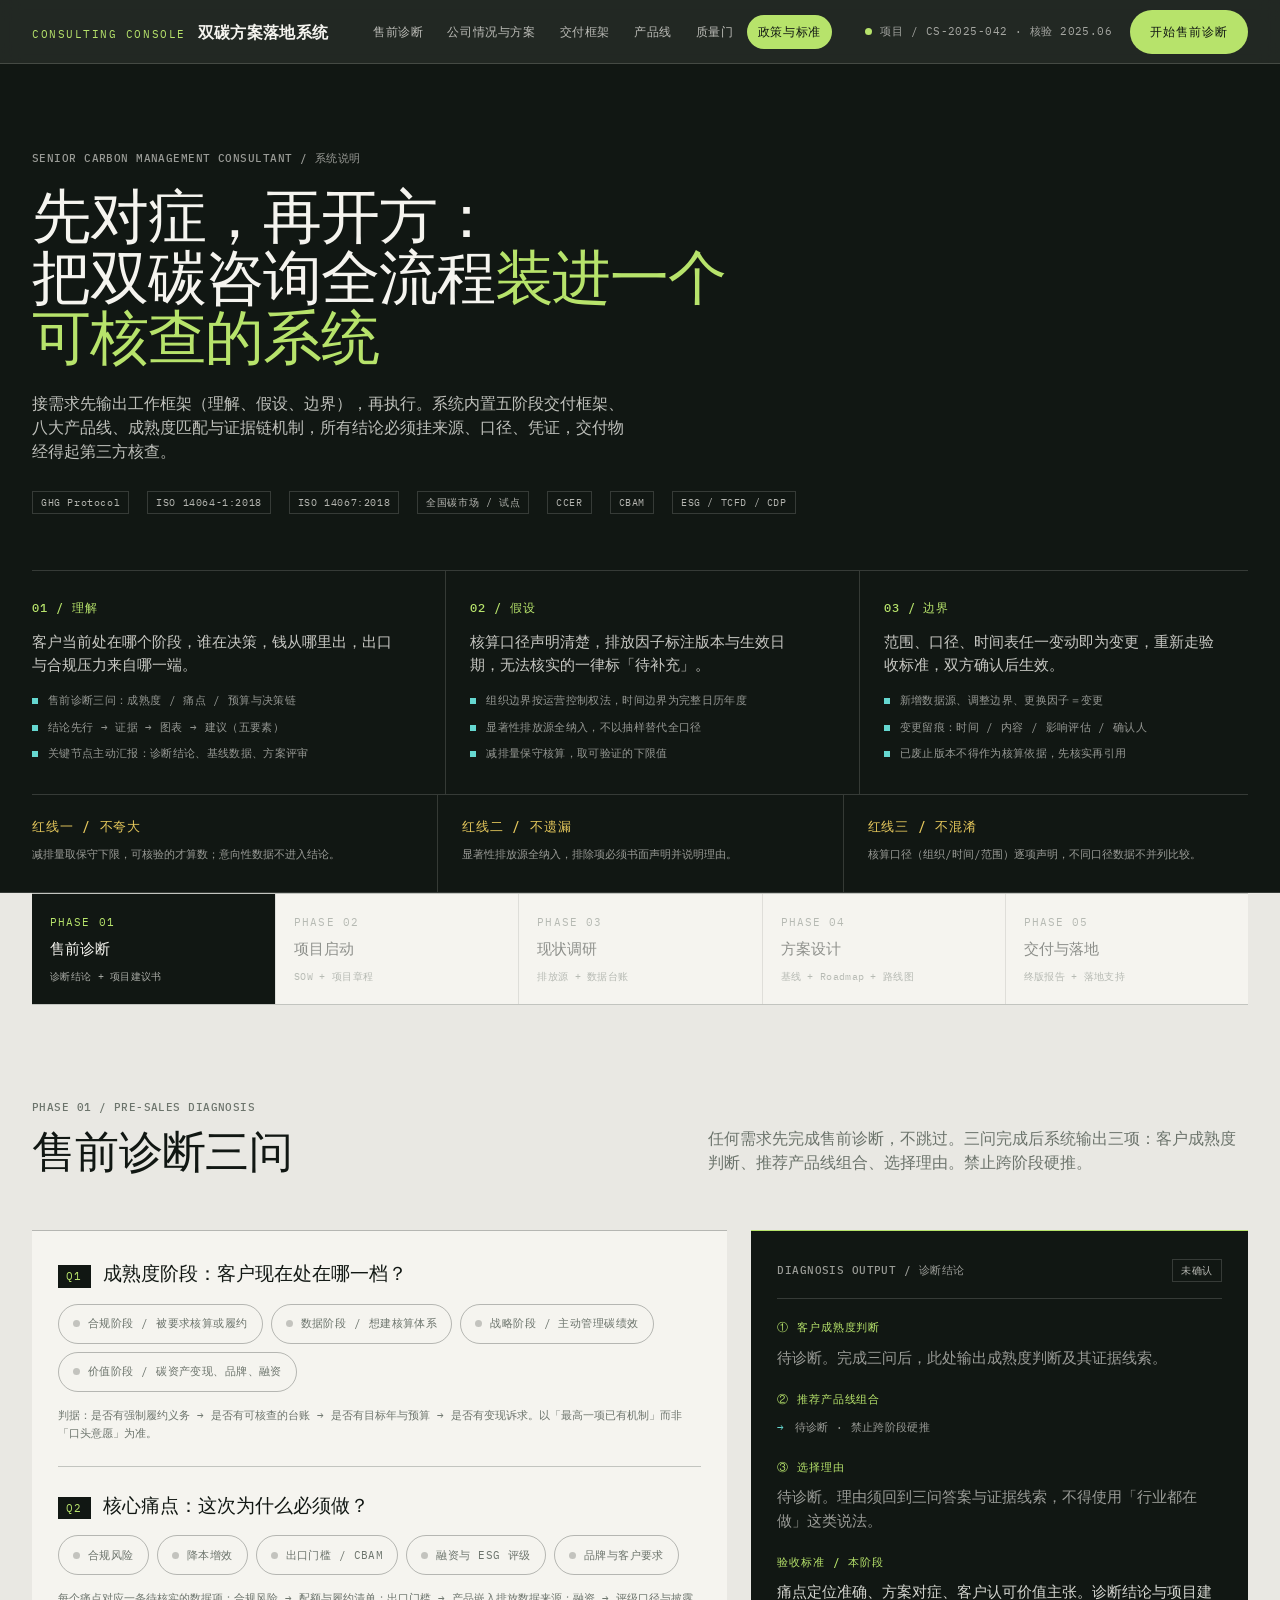
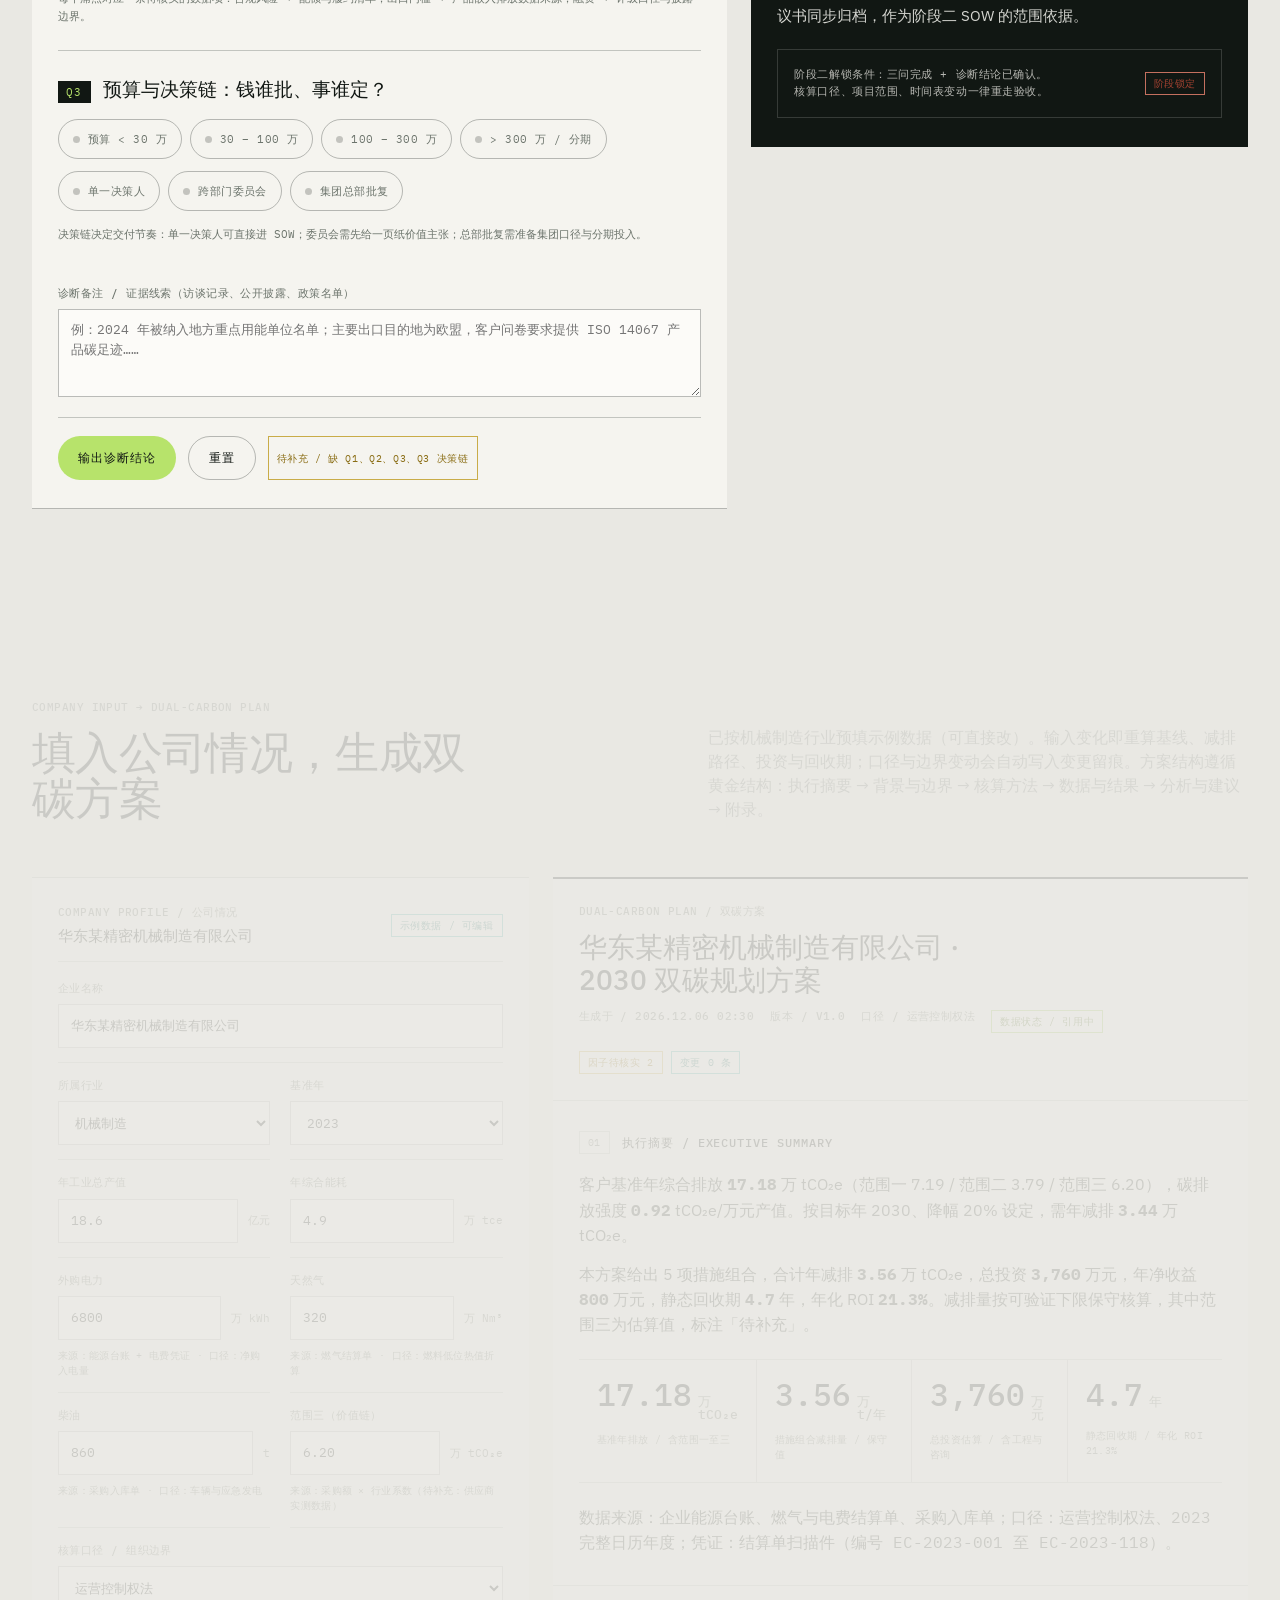
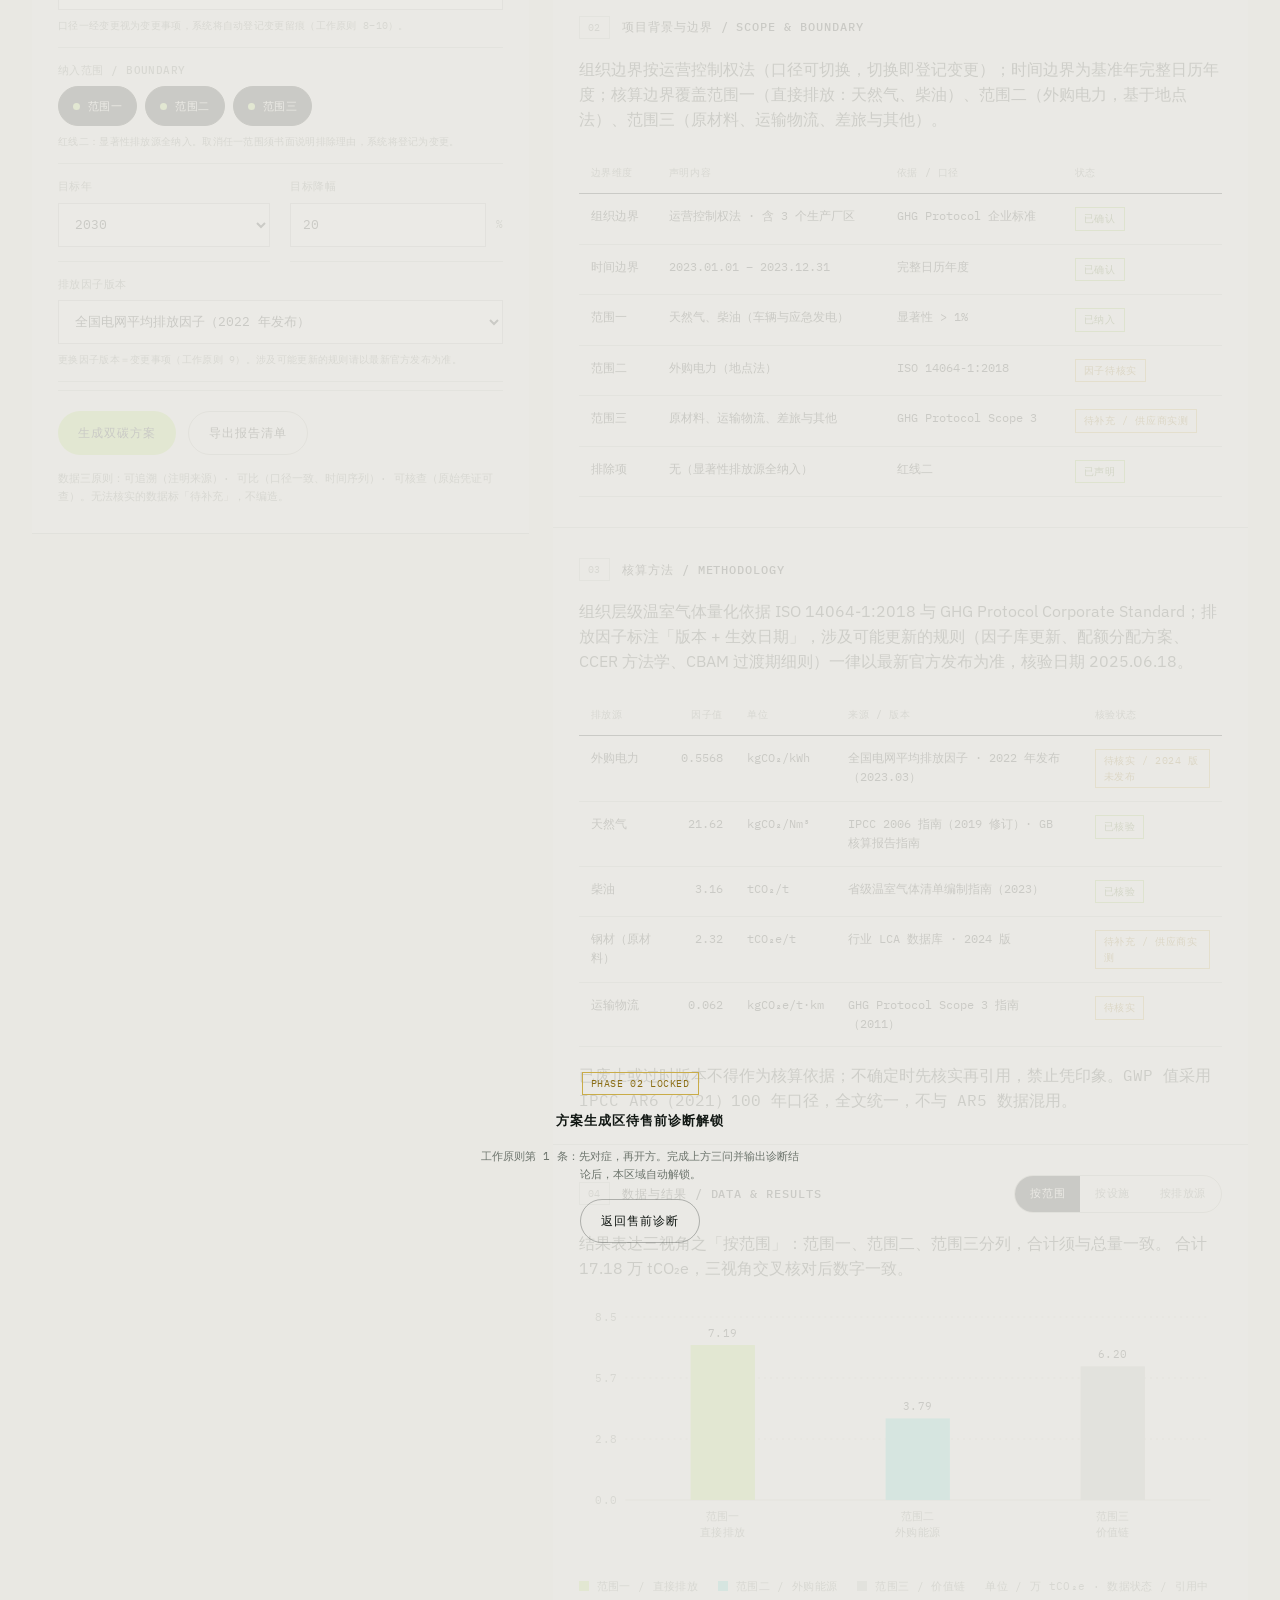
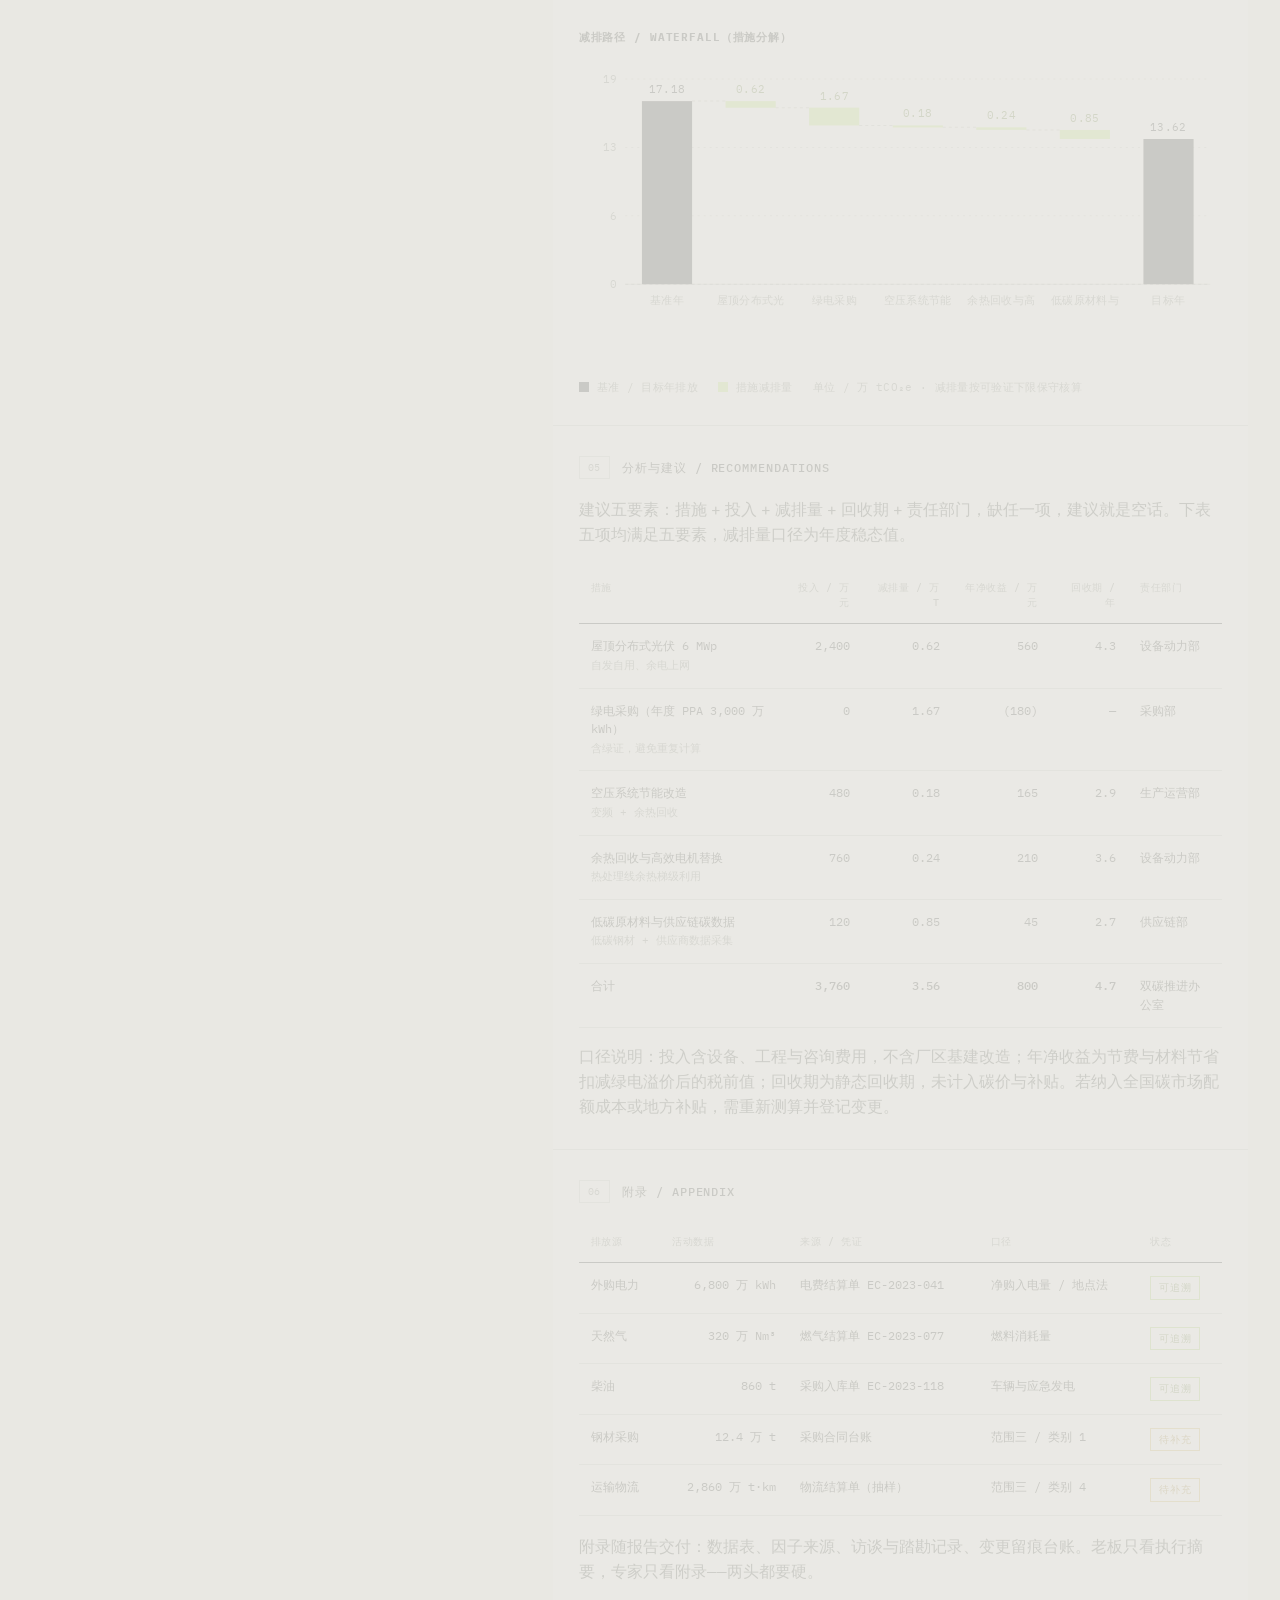
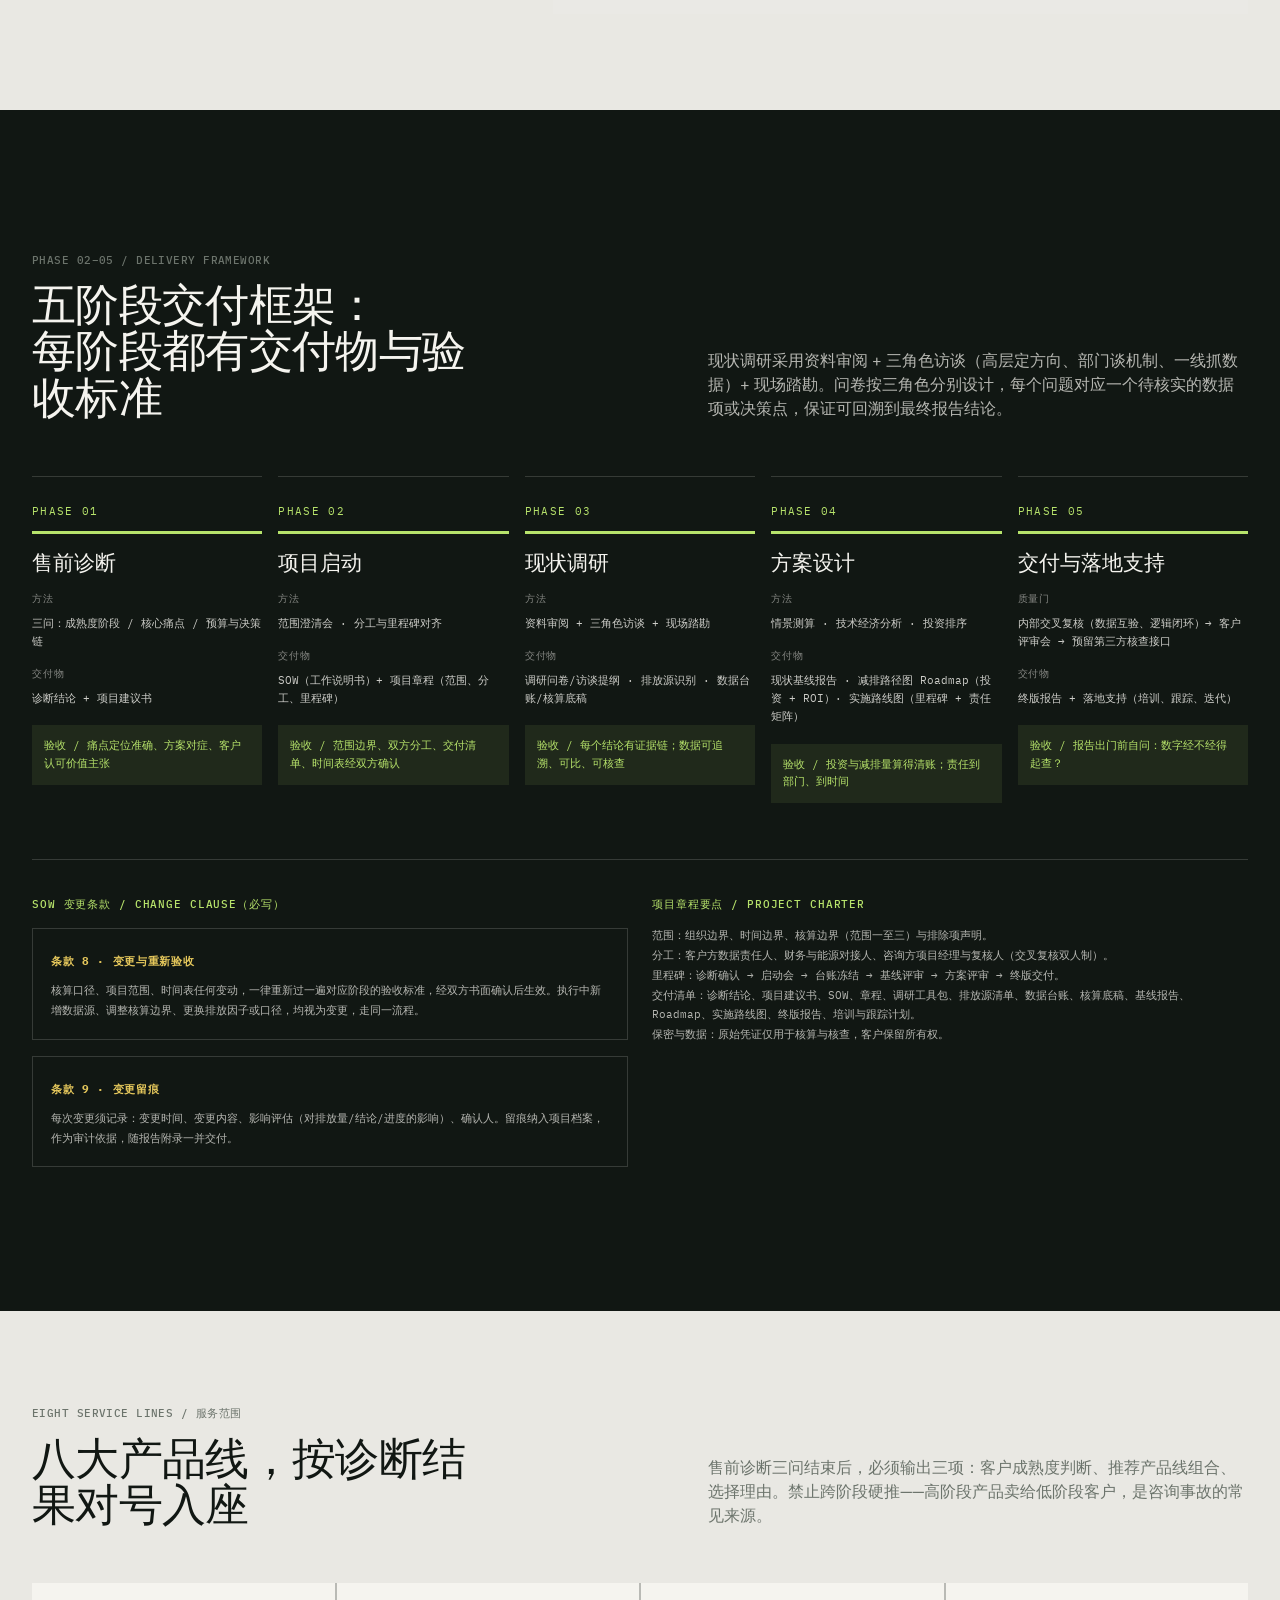
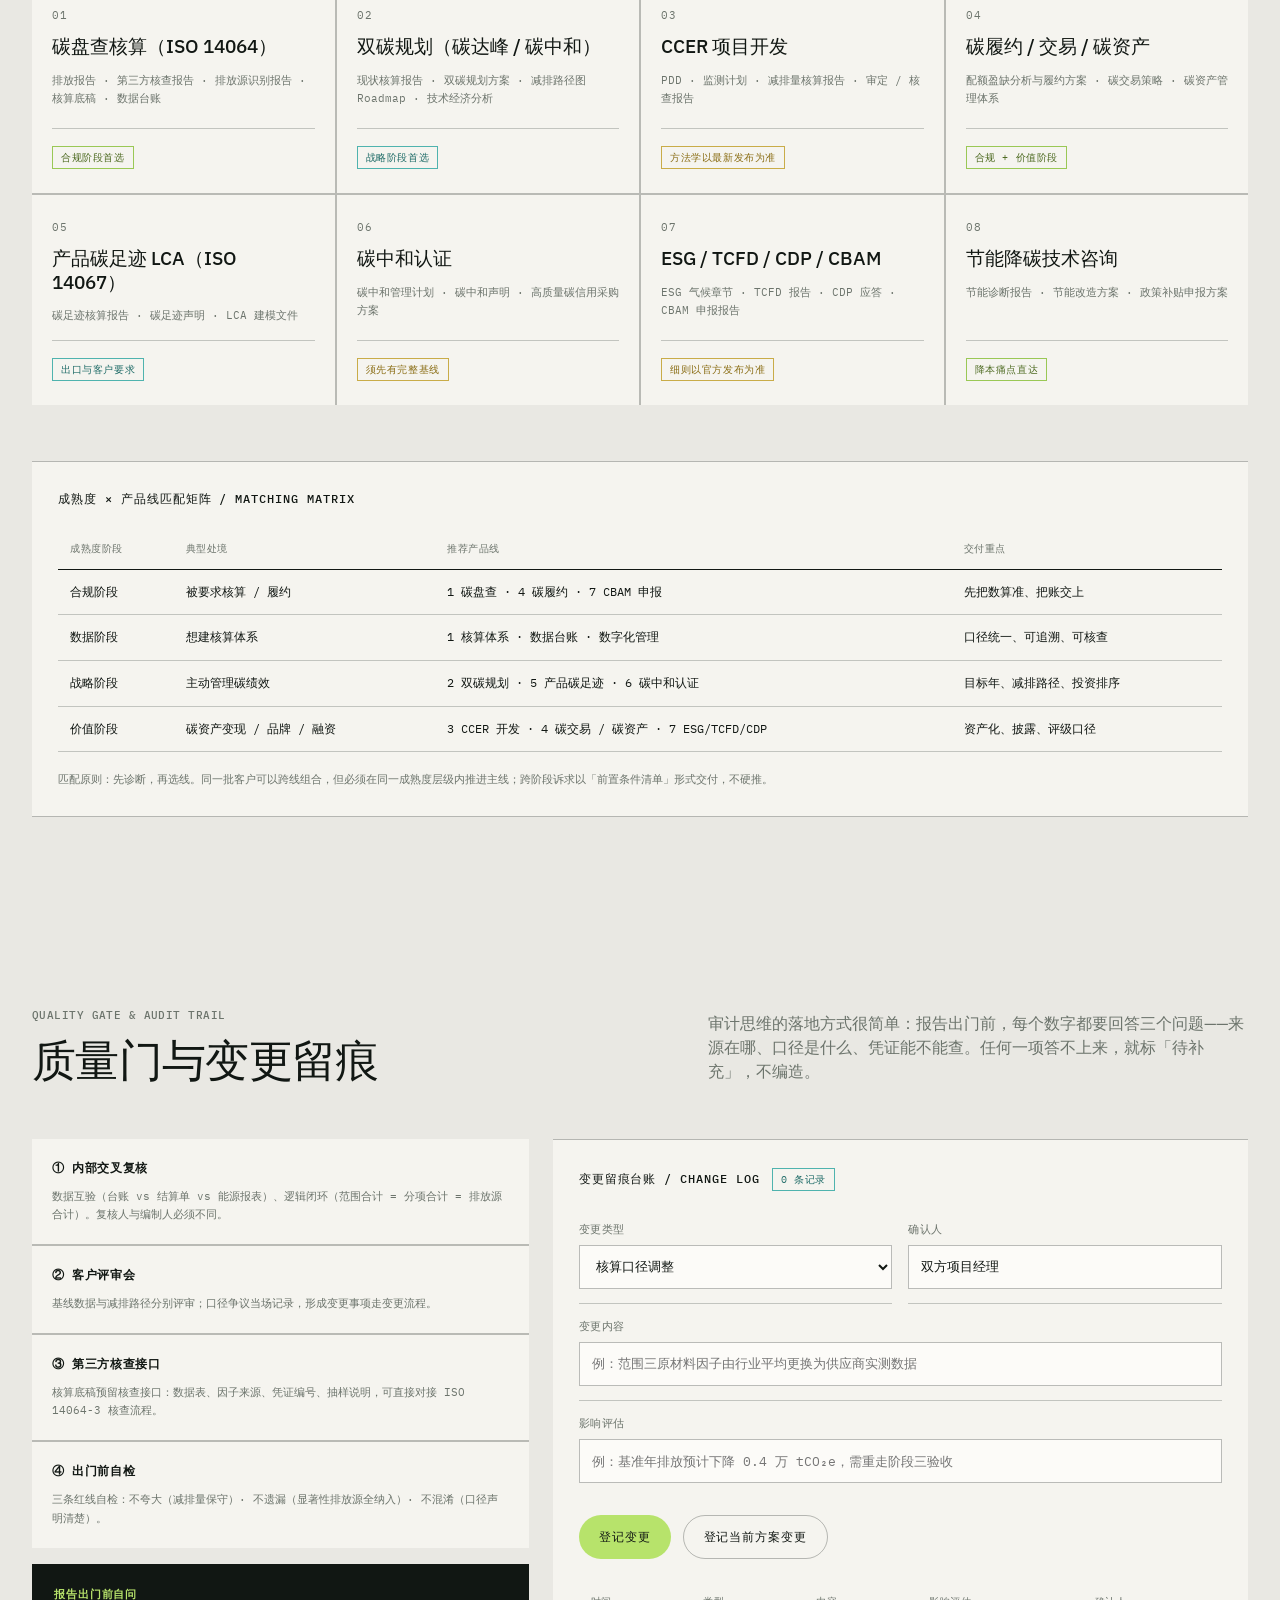
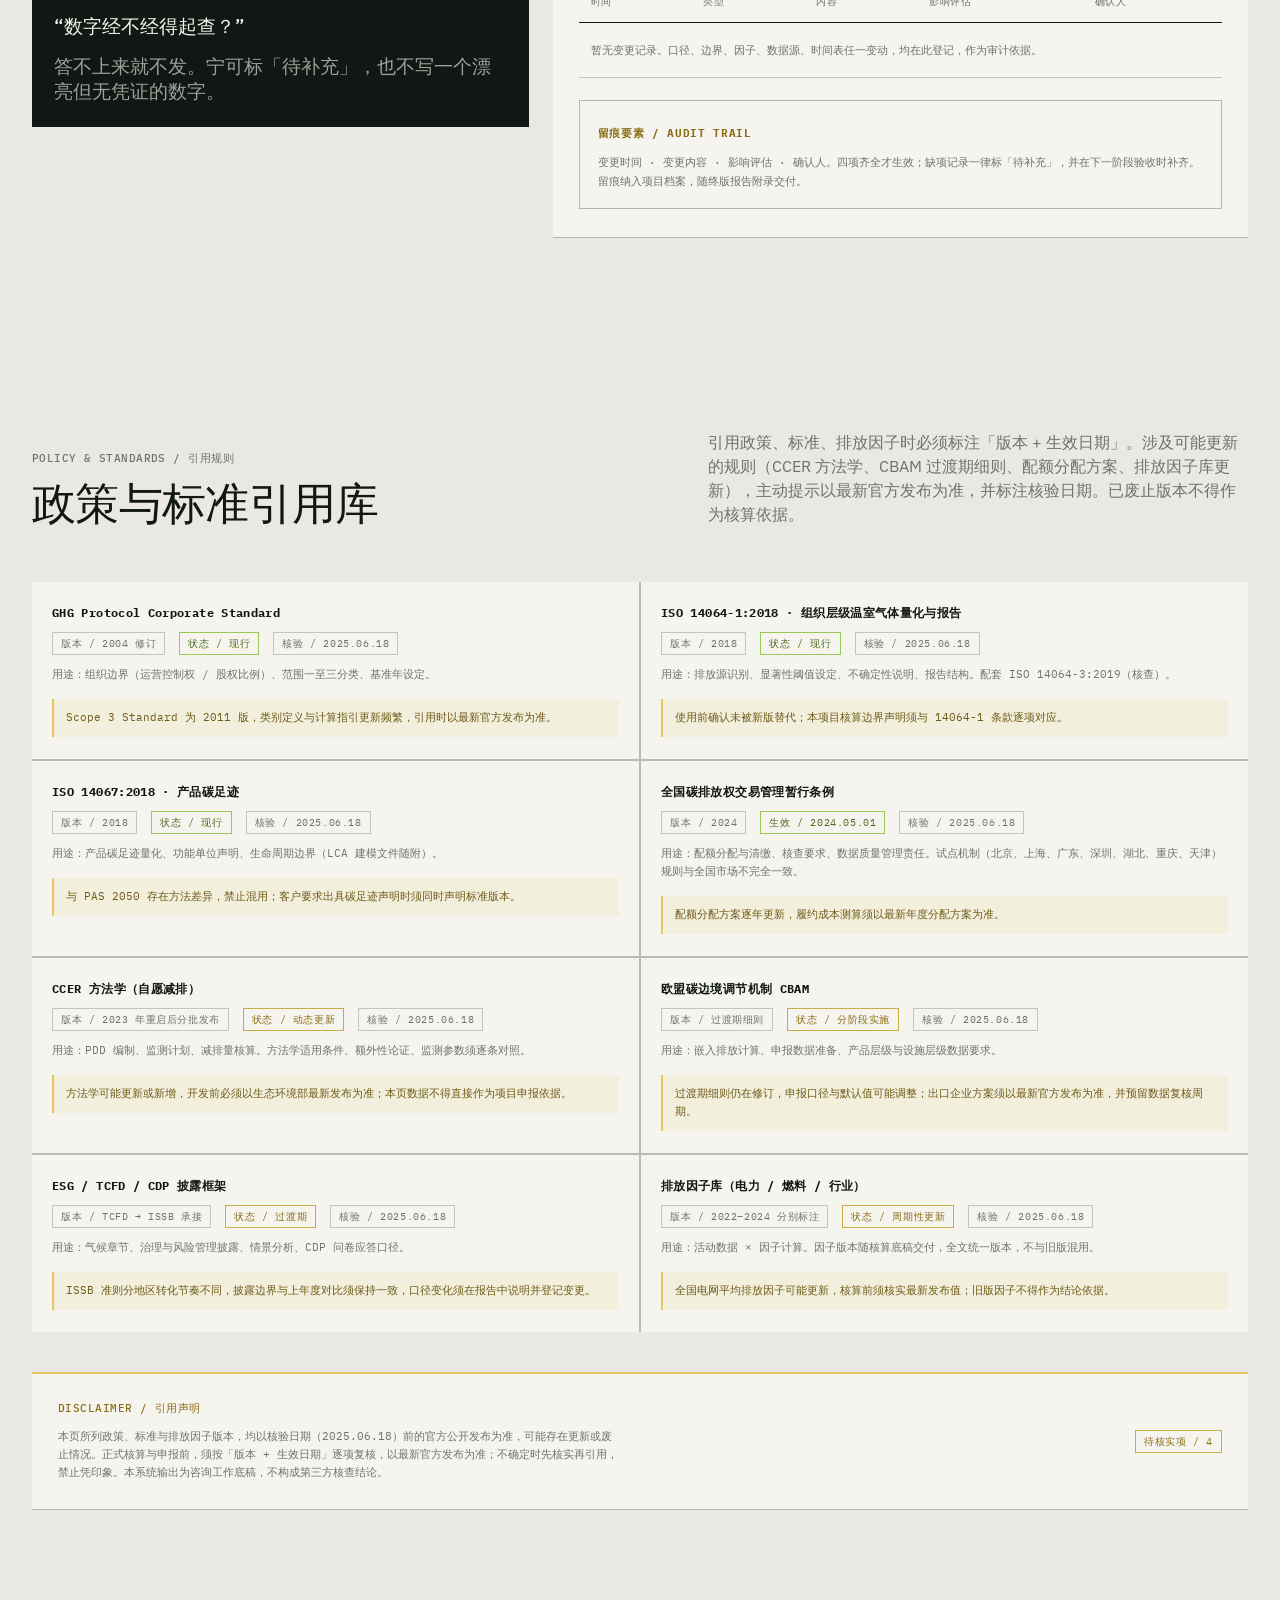
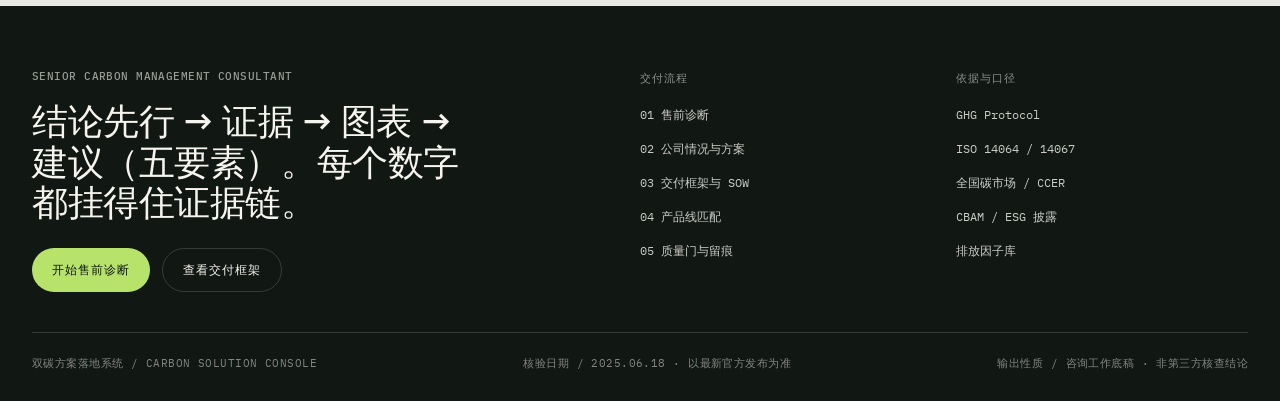
==== index.html @ af0777de "Rename AI carbon demo  index.html to index.html" ====
<!DOCTYPE html>
<html lang="zh-CN">
<head>
<meta charset="UTF-8">
<meta name="viewport" content="width=device-width, initial-scale=1">
<title>双碳方案落地系统 · Senior Carbon Management Consultant Console</title>
<meta name="description" content="资深碳管理咨询师方案落地系统：售前诊断、公司情况填报、双碳方案生成、五阶段交付框架、证据链与变更留痕。">
<link rel="preconnect" href="https://fonts.googleapis.com">
<link rel="preconnect" href="https://fonts.gstatic.com" crossorigin>
<link href="https://fonts.googleapis.com/css2?family=IBM+Plex+Mono:wght@400;500&family=IBM+Plex+Sans:wght@400;500;600&display=swap" rel="stylesheet">
<style>
/* ============ TOKENS · CARBON TRACE ============ */
:root{
  --canvas:#E9E8E3;--surface:#F5F4EF;--surface-dark:#111713;--panel-dark:#202A24;
  --ink:#111713;--ink-inverse:#F5F4EF;--ink-muted:#6C746C;
  --lime:#B7E36B;--cyan:#65D7D0;--yellow:#E6C85C;--red:#D86C5C;
  --rule:rgba(17,23,19,0.22);--rule-strong:rgba(17,23,19,0.28);--rule-inverse:rgba(245,244,239,0.16);
  --sans:"IBM Plex Sans",system-ui,-apple-system,"PingFang SC","Microsoft YaHei",sans-serif;
  --mono:"IBM Plex Mono",ui-monospace,SFMono-Regular,Menlo,monospace;
  --gutter:32px;--col-gap:24px;--component:16px;--section-gap:96px;--chapter-gap:144px;
  --readable:680px;--header-h:64px;
}
*,*::before,*::after{box-sizing:border-box}
html{-webkit-text-size-adjust:100%}
body{margin:0;background:var(--canvas);color:var(--ink);font-family:var(--sans);font-size:16px;line-height:1.5;-webkit-font-smoothing:antialiased;overflow-x:hidden}
h1,h2,h3,h4,p,figure,ul,ol,dl,table{margin:0}
ul,ol{padding:0;list-style:none}
a{color:inherit;text-decoration:none}
button,input,select,textarea{font:inherit;color:inherit}
button{background:none;border:0;cursor:pointer}
img,svg{display:block;max-width:100%}
:focus-visible{outline:2px solid var(--lime);outline-offset:3px}

.wrap{max-width:1440px;margin:0 auto;padding:0 var(--gutter)}
.mono{font-family:var(--mono)}
.label{font-family:var(--mono);font-size:11px;font-weight:500;line-height:1.2;letter-spacing:.04em;text-transform:uppercase;color:var(--ink-muted)}
.label--inv{color:rgba(245,244,239,0.6)}
.data{font-family:var(--mono);font-size:18px;line-height:1.2;font-variant-numeric:tabular-nums}
.sr-only{position:absolute;width:1px;height:1px;padding:0;margin:-1px;overflow:hidden;clip:rect(0 0 0 0);white-space:nowrap;border:0}

/* ============ HEADER ============ */
.hdr{position:fixed;inset:0 0 auto 0;z-index:80;height:var(--header-h);background:rgba(17,23,19,0.92);backdrop-filter:blur(10px);border-bottom:1px solid var(--rule-inverse);color:var(--ink-inverse)}
.hdr__in{height:100%;display:flex;align-items:center;justify-content:space-between;gap:24px}
.brand{display:flex;align-items:baseline;gap:12px;white-space:nowrap}
.brand__mark{font-family:var(--mono);font-size:11px;letter-spacing:.14em;color:var(--lime)}
.brand__name{font-size:16px;font-weight:600;letter-spacing:.02em}
.nav{display:flex;align-items:center;gap:2px}
.nav a{font-family:var(--mono);font-size:12px;font-weight:500;letter-spacing:.05em;padding:8px 11px;border-radius:9999px;color:rgba(245,244,239,0.72);transition:color 160ms ease-out,background 160ms ease-out}
.nav a:hover{color:var(--ink-inverse);background:rgba(245,244,239,0.08)}
.nav a[aria-current="page"]{color:var(--surface-dark);background:var(--lime)}
.hdr__r{display:flex;align-items:center;gap:18px}
.sysread{display:flex;align-items:center;gap:8px;font-family:var(--mono);font-size:11px;letter-spacing:.04em;color:rgba(245,244,239,0.62);white-space:nowrap}
.dot{width:7px;height:7px;border-radius:9999px;background:var(--lime);flex:none;animation:pulse 2400ms linear infinite}
@keyframes pulse{0%,100%{opacity:1}50%{opacity:.35}}
.btn{display:inline-flex;align-items:center;justify-content:center;gap:10px;min-height:44px;padding:0 20px;border-radius:9999px;background:var(--lime);color:#111713;font-family:var(--mono);font-size:12px;font-weight:500;letter-spacing:.08em;transition:background 160ms ease-out,transform 160ms ease-out,opacity 160ms ease-out}
.btn:hover{background:var(--cyan);transform:translateY(-1px)}
.btn--ghost{background:transparent;border:1px solid var(--rule-inverse);color:var(--ink-inverse)}
.btn--ghost:hover{background:rgba(245,244,239,0.1)}
.btn--line{background:transparent;border:1px solid var(--rule-strong);color:var(--ink)}
.btn--line:hover{background:var(--ink);color:var(--ink-inverse)}
.btn--sm{min-height:36px;padding:0 14px;font-size:11px}
.btn[disabled]{opacity:.45;cursor:not-allowed;transform:none}
.btn[disabled]:hover{background:var(--lime);transform:none}
.burger{display:none;width:44px;height:44px;align-items:center;justify-content:center;border:1px solid var(--rule-inverse);border-radius:9999px}
.mobnav{position:fixed;inset:0;z-index:90;background:var(--surface-dark);color:var(--ink-inverse);display:none;flex-direction:column;padding:24px}
.mobnav.is-open{display:flex}
.mobnav ul{margin-top:36px;display:flex;flex-direction:column}
.mobnav a{display:block;font-size:30px;font-weight:500;padding:14px 0;border-bottom:1px solid var(--rule-inverse)}

/* ============ SHELL / CHAPTERS ============ */
main{padding-top:var(--header-h)}
.chapter{padding:var(--chapter-gap) 0}
.chapter--tight{padding:var(--section-gap) 0}
.sec-head{display:flex;flex-wrap:wrap;align-items:flex-end;justify-content:space-between;gap:24px;margin-bottom:56px}
.sec-head__t{display:flex;flex-direction:column;gap:14px}
.sec-head h2{font-size:clamp(28px,3.4vw,48px);font-weight:500;line-height:1.06;letter-spacing:-0.015em;max-width:18ch}
.sec-head p{color:var(--ink-muted);max-width:54ch}
.grid{display:grid;gap:var(--col-gap)}

/* ============ BRIEF BAND (dark) ============ */
.brief{background:var(--surface-dark);color:var(--ink-inverse);padding:88px 0 0;border-bottom:1px solid var(--rule-inverse)}
.brief h1{font-size:clamp(36px,4.6vw,68px);font-weight:500;line-height:1.03;letter-spacing:-0.02em;max-width:20ch}
.brief h1 span{color:var(--lime)}
.brief__lead{margin-top:24px;color:rgba(245,244,239,0.76);max-width:60ch}
.brief__meta{margin-top:28px;display:flex;flex-wrap:wrap;gap:8px 18px}
.fw{margin-top:56px;display:grid;grid-template-columns:repeat(3,1fr);gap:var(--col-gap);border-top:1px solid var(--rule-inverse)}
.fw__c{padding:28px 24px 32px;border-left:1px solid var(--rule-inverse)}
.fw__c:first-child{border-left:0;padding-left:0}
.fw__c h3{font-family:var(--mono);font-size:12px;letter-spacing:.08em;color:var(--lime);font-weight:500}
.fw__c p{margin-top:14px;color:rgba(245,244,239,0.8);font-size:15px}
.fw__c ul{margin-top:16px;display:flex;flex-direction:column;gap:10px}
.fw__c li{font-family:var(--mono);font-size:11px;letter-spacing:.03em;color:rgba(245,244,239,0.58);display:flex;gap:10px}
.fw__c li::before{content:"";width:6px;height:6px;background:var(--cyan);flex:none;margin-top:6px}
.redline{margin-top:0;display:grid;grid-template-columns:repeat(3,1fr);border-top:1px solid var(--rule-inverse)}
.redline__c{padding:22px 24px 28px;border-left:1px solid var(--rule-inverse)}
.redline__c:first-child{border-left:0;padding-left:0}
.redline__c b{display:block;font-family:var(--mono);font-size:13px;letter-spacing:.06em;color:var(--yellow);font-weight:500}
.redline__c span{display:block;margin-top:10px;font-family:var(--mono);font-size:11px;color:rgba(245,244,239,0.6);line-height:1.6}

/* ============ STEP RAIL ============ */
.steprail{display:grid;grid-template-columns:repeat(5,1fr);border-top:1px solid var(--rule);border-bottom:1px solid var(--rule);background:var(--surface)}
.steprail__c{padding:20px 18px;border-left:1px solid var(--rule);display:flex;flex-direction:column;gap:8px}
.steprail__c:first-child{border-left:0}
.steprail__c.is-current{background:var(--ink);color:var(--ink-inverse)}
.steprail__c.is-current .label{color:var(--lime)}
.steprail__c.is-locked{opacity:.45}
.steprail__n{font-family:var(--mono);font-size:11px;letter-spacing:.1em;color:var(--ink-muted)}
.steprail__c.is-current .steprail__n{color:var(--lime)}
.steprail__t{font-size:15px;font-weight:500}
.steprail__d{font-family:var(--mono);font-size:10px;letter-spacing:.03em;color:var(--ink-muted)}
.steprail__c.is-current .steprail__d{color:rgba(245,244,239,0.66)}

/* ============ CARDS / FORMS ============ */
.panel{background:var(--surface);border-top:1px solid var(--rule-strong);border-bottom:1px solid var(--rule-strong);padding:28px 26px}
.panel--dark{background:var(--surface-dark);color:var(--ink-inverse);border-top:1px solid var(--lime)}
.chips{display:flex;flex-wrap:wrap;gap:8px}
.chip-btn{min-height:40px;padding:0 14px;border:1px solid var(--rule-strong);border-radius:9999px;font-family:var(--mono);font-size:11px;letter-spacing:.04em;color:var(--ink-muted);display:inline-flex;align-items:center;gap:8px;transition:background 160ms ease-out,color 160ms ease-out,border-color 160ms ease-out}
.chip-btn:hover{color:var(--ink);border-color:var(--ink)}
.chip-btn[aria-pressed="true"]{background:var(--ink);color:var(--ink-inverse);border-color:var(--ink)}
.chip-btn[aria-pressed="true"] .cd{background:var(--lime)}
.cd{width:7px;height:7px;border-radius:9999px;background:var(--rule);flex:none}
.chip{display:inline-flex;align-items:center;gap:6px;font-family:var(--mono);font-size:10px;letter-spacing:.06em;padding:3px 8px;border:1px solid var(--rule);color:var(--ink-muted)}
.chip--lime{border-color:#9AC855;color:#4E6B22}
.chip--yellow{border-color:#C9AC48;color:#8A6D14}
.chip--red{border-color:#C4705F;color:#A34231}
.chip--cyan{border-color:#4FB3AE;color:#1E6B67}
.chip--inv{border-color:var(--rule-inverse);color:rgba(245,244,239,0.72)}

.fgrid{display:grid;grid-template-columns:1fr 1fr;gap:2px 20px}
.frow{padding:14px 0;border-bottom:1px solid var(--rule)}
.frow--full{grid-column:1 / -1}
.frow > label{display:block;margin-bottom:9px}
.frow .help{font-family:var(--mono);font-size:10px;letter-spacing:.03em;color:var(--ink-muted);margin-top:8px;line-height:1.5}
input[type="text"],input[type="number"],select,textarea{width:100%;min-height:44px;padding:10px 12px;background:#FCFBF8;border:1px solid var(--rule-strong);border-radius:0;font-family:var(--mono);font-size:13px}
textarea{min-height:88px;resize:vertical;line-height:1.5}
.unit{display:flex;align-items:center;gap:10px}
.unit span{font-family:var(--mono);font-size:11px;color:var(--ink-muted);white-space:nowrap}
.note{font-family:var(--mono);font-size:11px;line-height:1.65;color:var(--ink-muted)}

/* ============ DIAGNOSIS ============ */
.diagGrid{display:grid;grid-template-columns:7fr 5fr;gap:var(--col-gap);align-items:start}
.qbox{border-top:1px solid var(--rule);padding:24px 0}
.qbox:first-child{border-top:0;padding-top:0}
.qbox__h{display:flex;align-items:baseline;gap:12px;margin-bottom:16px}
.qbox__n{font-family:var(--mono);font-size:11px;letter-spacing:.12em;color:var(--lime);background:var(--ink);padding:3px 8px}
.qbox__t{font-size:19px;font-weight:500}
.qbox__hint{margin-top:14px}
.out{position:sticky;top:calc(var(--header-h) + 24px)}
.out__stamp{display:flex;flex-wrap:wrap;align-items:center;justify-content:space-between;gap:12px;padding-bottom:16px;border-bottom:1px solid var(--rule-inverse)}
.out__body{padding-top:20px;display:flex;flex-direction:column;gap:22px}
.out__item h4{font-family:var(--mono);font-size:11px;letter-spacing:.08em;color:var(--lime);font-weight:500}
.out__item p{margin-top:10px;font-size:15px;line-height:1.55;color:rgba(245,244,239,0.86)}
.out__item ul{margin-top:12px;display:flex;flex-direction:column;gap:9px}
.out__item li{font-family:var(--mono);font-size:11px;letter-spacing:.03em;color:rgba(245,244,239,0.72);display:flex;gap:10px;line-height:1.6}
.out__item li::before{content:"→";color:var(--cyan);flex:none}
.gate{margin-top:22px;padding:16px;border:1px solid var(--rule-inverse);display:flex;flex-wrap:wrap;align-items:center;gap:12px;justify-content:space-between}
.gate__t{font-family:var(--mono);font-size:11px;letter-spacing:.05em;color:rgba(245,244,239,0.72);line-height:1.6}

/* ============ PLAN GENERATOR ============ */
.planGrid{display:grid;grid-template-columns:5fr 7fr;gap:var(--col-gap);align-items:start}
.lock{position:relative}
.lock__veil{position:absolute;inset:0;z-index:5;background:rgba(233,232,227,0.86);display:flex;flex-direction:column;align-items:center;justify-content:center;gap:16px;text-align:center;padding:32px}
.lock__veil h3{font-family:var(--mono);font-size:13px;letter-spacing:.08em}
.lock.is-open .lock__veil{display:none}

/* report */
.report{background:var(--surface);border-top:2px solid var(--ink)}
.report__hd{padding:26px;border-bottom:1px solid var(--rule);display:flex;flex-wrap:wrap;gap:18px;align-items:flex-end;justify-content:space-between}
.report__hd h3{font-size:clamp(21px,2.2vw,30px);font-weight:500;line-height:1.18;max-width:24ch}
.rmeta{display:flex;flex-wrap:wrap;gap:8px 16px}
.rsec{padding:30px 26px;border-bottom:1px solid var(--rule)}
.rsec__n{display:flex;flex-wrap:wrap;align-items:center;gap:12px;margin-bottom:18px}
.rsec__n h4{font-family:var(--mono);font-size:12px;letter-spacing:.08em;font-weight:500}
.rsec p{max-width:var(--readable);font-size:15.5px;line-height:1.62;color:#2B332D}
.rsec p + p{margin-top:14px}
.kpis{display:grid;grid-template-columns:repeat(4,1fr);border-top:1px solid var(--rule);border-bottom:1px solid var(--rule);margin:22px 0}
.kpi{padding:20px 18px;border-left:1px solid var(--rule)}
.kpi:first-child{border-left:0}
.kpi__v{font-family:var(--mono);font-size:clamp(24px,2.4vw,36px);font-weight:500;line-height:.98;display:flex;align-items:baseline;gap:6px;min-height:38px;transition:opacity 240ms ease-out}
.kpi__v.is-fading{opacity:0}
.kpi__u{font-size:13px;color:var(--ink-muted)}
.kpi__d{margin-top:10px;font-family:var(--mono);font-size:10px;letter-spacing:.04em;color:var(--ink-muted);line-height:1.5}
.rtabs{display:inline-flex;border:1px solid var(--rule-strong);border-radius:9999px;overflow:hidden}
.rtabs button{min-height:36px;padding:0 15px;font-family:var(--mono);font-size:11px;letter-spacing:.05em;color:var(--ink-muted);transition:background 160ms ease-out,color 160ms ease-out}
.rtabs button[aria-pressed="true"]{background:var(--ink);color:var(--ink-inverse)}
.chart{margin-top:20px;display:flex;flex-direction:column;gap:16px}
.chart svg{width:100%;height:auto}
.bar{transform-box:fill-box;transform-origin:bottom;transition:transform 360ms ease-out}
.axis{stroke:var(--rule);stroke-width:1}
.axis-t{font-family:var(--mono);font-size:11px;fill:var(--ink-muted);letter-spacing:.03em}
.legend{display:flex;flex-wrap:wrap;gap:8px 20px}
.lg{display:inline-flex;align-items:center;gap:8px;font-family:var(--mono);font-size:11px;letter-spacing:.03em;color:var(--ink-muted)}
.lg i{width:10px;height:10px;flex:none}
.wf-line{stroke:var(--rule-strong);stroke-width:1;stroke-dasharray:3 3}
.wf-draw{stroke-dasharray:1;stroke-dashoffset:1;animation:draw 620ms cubic-bezier(.16,1,.3,1) forwards}
@keyframes draw{to{stroke-dashoffset:0}}

table{width:100%;border-collapse:collapse}
th,td{text-align:left;padding:13px 12px;border-bottom:1px solid var(--rule);vertical-align:top}
th{font-family:var(--mono);font-size:10px;font-weight:500;letter-spacing:.06em;text-transform:uppercase;color:var(--ink-muted);border-bottom:1px solid var(--ink)}
td{font-family:var(--mono);font-size:12px;line-height:1.55}
td.num{font-variant-numeric:tabular-nums;text-align:right}
th.num{text-align:right}
tr.is-new{animation:rowin 240ms ease-out}
@keyframes rowin{from{opacity:0;transform:translateY(-4px)}to{opacity:1;transform:none}}
.tbl-scroll{overflow-x:auto;-webkit-overflow-scrolling:touch}

/* ============ DELIVERY ============ */
.delivery{background:var(--surface-dark);color:var(--ink-inverse)}
.dsteps{display:grid;grid-template-columns:repeat(5,1fr);gap:var(--component);margin-top:56px}
.dstep{position:relative;padding-top:26px;border-top:1px solid var(--rule-inverse);opacity:.32;transition:opacity 420ms cubic-bezier(.16,1,.3,1)}
.dstep.is-in{opacity:1}
.dstep__n{font-family:var(--mono);font-size:11px;letter-spacing:.12em;color:var(--lime)}
.dstep__bar{height:3px;width:0;background:var(--lime);margin:12px 0 16px;transition:width 420ms cubic-bezier(.16,1,.3,1)}
.dstep.is-in .dstep__bar{width:100%}
.dstep h3{font-size:21px;font-weight:500;line-height:1.18}
.dstep__blk{margin-top:16px}
.dstep__blk b{display:block;font-family:var(--mono);font-size:10px;letter-spacing:.08em;color:rgba(245,244,239,0.5);font-weight:500;margin-bottom:8px}
.dstep__blk p{font-family:var(--mono);font-size:11px;line-height:1.65;color:rgba(245,244,239,0.82)}
.dstep__acc{margin-top:18px;padding:12px;background:rgba(183,227,107,0.09);font-family:var(--mono);font-size:11px;line-height:1.6;color:var(--lime)}
.sow{margin-top:56px;display:grid;grid-template-columns:6fr 6fr;gap:var(--col-gap);border-top:1px solid var(--rule-inverse);padding-top:36px}
.sow__c h4{font-family:var(--mono);font-size:11px;letter-spacing:.08em;color:var(--lime);font-weight:500;margin-bottom:14px}
.sow__c p{font-family:var(--mono);font-size:11px;line-height:1.8;color:rgba(245,244,239,0.72)}
.clause{margin-top:16px;border:1px solid var(--rule-inverse);padding:18px}
.clause b{color:var(--yellow);font-family:var(--mono);font-size:11px;letter-spacing:.06em}
.clause p{margin-top:10px}

/* ============ PRODUCTS ============ */
.prods{display:grid;grid-template-columns:repeat(4,1fr);gap:2px;background:var(--rule)}
.prod{background:var(--surface);padding:24px 20px;display:flex;flex-direction:column;gap:12px;min-height:210px;transition:background 160ms ease-out}
.prod:hover{background:#FAF9F5}
.prod__n{font-family:var(--mono);font-size:11px;letter-spacing:.12em;color:var(--ink-muted)}
.prod h3{font-size:19px;font-weight:500;line-height:1.22}
.prod p{font-family:var(--mono);font-size:11px;line-height:1.7;color:var(--ink-muted)}
.prod__tag{margin-top:auto;padding-top:14px;border-top:1px solid var(--rule)}
.prod.is-rec{border-top:2px solid var(--lime);background:#FAF9F5}
.matrix{margin-top:56px}

/* ============ QUALITY / CHANGE LOG ============ */
.qgrid{display:grid;grid-template-columns:5fr 7fr;gap:var(--col-gap);align-items:start}
.gates{display:flex;flex-direction:column;gap:2px;background:var(--rule)}
.gate-c{background:var(--surface);padding:20px;display:flex;flex-direction:column;gap:10px}
.gate-c h4{font-family:var(--mono);font-size:12px;letter-spacing:.05em}
.gate-c p{font-family:var(--mono);font-size:11px;line-height:1.7;color:var(--ink-muted)}
.ask{margin-top:16px;background:var(--ink);color:var(--ink-inverse);padding:22px}
.ask b{display:block;font-family:var(--mono);font-size:11px;letter-spacing:.08em;color:var(--lime)}
.ask p{margin-top:12px;font-size:19px;font-weight:500;line-height:1.35}

/* ============ POLICY ============ */
.pol{display:grid;grid-template-columns:repeat(2,1fr);gap:2px;background:var(--rule)}
.pol__c{background:var(--surface);padding:22px 20px;display:flex;flex-direction:column;gap:10px}
.pol__c h4{font-family:var(--mono);font-size:12px;letter-spacing:.03em;line-height:1.5}
.pol__d{display:flex;flex-wrap:wrap;gap:8px 14px}
.pol__warn{margin-top:6px;padding:10px 12px;background:rgba(230,200,92,0.12);border-left:2px solid var(--yellow);font-family:var(--mono);font-size:10.5px;line-height:1.7;color:#6D5A16}

/* ============ FOOTER ============ */
.foot{background:var(--surface-dark);color:var(--ink-inverse);padding:64px 0 30px}
.foot__top{display:grid;grid-template-columns:6fr 3fr 3fr;gap:var(--col-gap);padding-bottom:40px;border-bottom:1px solid var(--rule-inverse)}
.foot h2{font-size:clamp(24px,2.8vw,38px);font-weight:500;line-height:1.12;letter-spacing:-0.012em;max-width:20ch}
.foot h4{font-family:var(--mono);font-size:11px;letter-spacing:.08em;color:rgba(245,244,239,0.55);margin-bottom:14px;font-weight:500}
.foot li{margin-bottom:10px}
.foot li a{font-family:var(--mono);font-size:12px;color:rgba(245,244,239,0.82)}
.foot li a:hover{color:var(--lime)}
.foot__bot{padding-top:22px;display:flex;flex-wrap:wrap;gap:10px 30px;justify-content:space-between;font-family:var(--mono);font-size:11px;letter-spacing:.04em;color:rgba(245,244,239,0.5)}

/* ============ RESPONSIVE ============ */
@media (max-width:1199px){
  .diagGrid,.planGrid,.qgrid{grid-template-columns:1fr}
  .out{position:static}
  .dsteps{grid-template-columns:repeat(3,1fr);row-gap:36px}
  .prods{grid-template-columns:repeat(2,1fr)}
  .fw,.redline{grid-template-columns:1fr 1fr}
  .fw__c:nth-child(odd),.redline__c:nth-child(odd){border-left:0;padding-left:0}
  .sow{grid-template-columns:1fr}
}
@media (max-width:900px){
  .nav{display:none}.burger{display:inline-flex}.sysread{display:none}
}
@media (max-width:767px){
  :root{--gutter:20px;--header-h:60px;--chapter-gap:88px;--section-gap:64px}
  .fw,.redline,.steprail,.pol{grid-template-columns:1fr}
  .fw__c,.redline__c,.steprail__c{border-left:0;padding-left:0;border-top:1px solid var(--rule-inverse)}
  .fw__c:first-child,.redline__c:first-child,.steprail__c:first-child{border-top:0}
  .steprail__c{border-top:1px solid var(--rule)}
  .dsteps{grid-template-columns:1fr;row-gap:0}
  .dstep{padding:26px 0}
  .dstep__bar{width:100%;height:2px}
  .prods{grid-template-columns:1fr}
  .kpis{grid-template-columns:1fr 1fr}
  .kpi{border-top:1px solid var(--rule)}
  .kpi:nth-child(odd){border-left:0}
  .kpi:nth-child(-n+2){border-top:0}
  .fgrid{grid-template-columns:1fr}
  .foot__top{grid-template-columns:1fr;gap:36px}
  .btn{width:auto}
  .report__hd,.rsec{padding:22px 20px}
  table{min-width:660px}
}
@media (prefers-reduced-motion:reduce){
  *,*::before,*::after{animation-duration:.001ms !important;animation-iteration-count:1 !important;transition-duration:.001ms !important}
  .dstep{opacity:1 !important}.dstep__bar{width:100% !important}
  .wf-draw{stroke-dashoffset:0 !important;animation:none !important}
}
</style>
</head>
<body>

<!-- ================= HEADER ================= -->
<header class="hdr">
  <div class="wrap hdr__in">
    <a class="brand" href="#top">
      <span class="brand__mark">CONSULTING CONSOLE</span>
      <span class="brand__name">双碳方案落地系统</span>
    </a>
    <nav class="nav" aria-label="主导航">
      <a href="#diagnose" aria-current="page">售前诊断</a>
      <a href="#plan">公司情况与方案</a>
      <a href="#delivery">交付框架</a>
      <a href="#products">产品线</a>
      <a href="#quality">质量门</a>
      <a href="#policy">政策与标准</a>
    </nav>
    <div class="hdr__r">
      <div class="sysread"><span class="dot" aria-hidden="true"></span><span>项目 / CS-2025-042 · 核验 2025.06</span></div>
      <a class="btn" href="#diagnose">开始售前诊断</a>
      <button class="burger" id="burger" aria-label="打开导航菜单" aria-expanded="false" aria-controls="mobnav">
        <svg width="18" height="18" viewBox="0 0 18 18" fill="none" stroke="currentColor" stroke-width="1.5" aria-hidden="true"><path d="M2 5h14M2 9h14M2 13h14"/></svg>
      </button>
    </div>
  </div>
</header>

<div class="mobnav" id="mobnav" role="dialog" aria-modal="true" aria-label="导航菜单">
  <div style="display:flex;align-items:center;justify-content:space-between">
    <span class="brand__mark">CONSULTING CONSOLE</span>
    <button class="btn btn--ghost btn--sm" id="mobnav-close">关闭</button>
  </div>
  <ul>
    <li><a href="#diagnose">售前诊断</a></li>
    <li><a href="#plan">公司情况与方案</a></li>
    <li><a href="#delivery">交付框架</a></li>
    <li><a href="#products">产品线</a></li>
    <li><a href="#quality">质量门</a></li>
    <li><a href="#policy">政策与标准</a></li>
  </ul>
</div>

<main id="top">

<!-- ================= BRIEF / WORK FRAME ================= -->
<section class="brief" aria-labelledby="brief-t">
  <div class="wrap">
    <p class="label label--inv">SENIOR CARBON MANAGEMENT CONSULTANT / 系统说明</p>
    <h1 id="brief-t" style="margin-top:20px">先对症，再开方：<br>把双碳咨询全流程<span>装进一个可核查的系统</span></h1>
    <p class="brief__lead">接需求先输出工作框架（理解、假设、边界），再执行。系统内置五阶段交付框架、八大产品线、成熟度匹配与证据链机制，所有结论必须挂来源、口径、凭证，交付物经得起第三方核查。</p>
    <div class="brief__meta">
      <span class="chip chip--inv">GHG Protocol</span>
      <span class="chip chip--inv">ISO 14064-1:2018</span>
      <span class="chip chip--inv">ISO 14067:2018</span>
      <span class="chip chip--inv">全国碳市场 / 试点</span>
      <span class="chip chip--inv">CCER</span>
      <span class="chip chip--inv">CBAM</span>
      <span class="chip chip--inv">ESG / TCFD / CDP</span>
    </div>

    <div class="fw">
      <div class="fw__c">
        <h3>01 / 理解</h3>
        <p>客户当前处在哪个阶段，谁在决策，钱从哪里出，出口与合规压力来自哪一端。</p>
        <ul>
          <li>售前诊断三问：成熟度 / 痛点 / 预算与决策链</li>
          <li>结论先行 → 证据 → 图表 → 建议（五要素）</li>
          <li>关键节点主动汇报：诊断结论、基线数据、方案评审</li>
        </ul>
      </div>
      <div class="fw__c">
        <h3>02 / 假设</h3>
        <p>核算口径声明清楚，排放因子标注版本与生效日期，无法核实的一律标「待补充」。</p>
        <ul>
          <li>组织边界按运营控制权法，时间边界为完整日历年度</li>
          <li>显著性排放源全纳入，不以抽样替代全口径</li>
          <li>减排量保守核算，取可验证的下限值</li>
        </ul>
      </div>
      <div class="fw__c">
        <h3>03 / 边界</h3>
        <p>范围、口径、时间表任一变动即为变更，重新走验收标准，双方确认后生效。</p>
        <ul>
          <li>新增数据源、调整边界、更换因子＝变更</li>
          <li>变更留痕：时间 / 内容 / 影响评估 / 确认人</li>
          <li>已废止版本不得作为核算依据，先核实再引用</li>
        </ul>
      </div>
    </div>

    <div class="redline">
      <div class="redline__c"><b>红线一 / 不夸大</b><span>减排量取保守下限，可核验的才算数；意向性数据不进入结论。</span></div>
      <div class="redline__c"><b>红线二 / 不遗漏</b><span>显著性排放源全纳入，排除项必须书面声明并说明理由。</span></div>
      <div class="redline__c"><b>红线三 / 不混淆</b><span>核算口径（组织/时间/范围）逐项声明，不同口径数据不并列比较。</span></div>
    </div>
  </div>
</section>

<!-- ================= STEP RAIL ================= -->
<div class="wrap" style="padding-top:0">
  <div class="steprail" id="steprail" role="group" aria-label="五阶段交付框架进度">
    <div class="steprail__c is-current"><span class="steprail__n">PHASE 01</span><span class="steprail__t">售前诊断</span><span class="steprail__d">诊断结论 + 项目建议书</span></div>
    <div class="steprail__c is-locked"><span class="steprail__n">PHASE 02</span><span class="steprail__t">项目启动</span><span class="steprail__d">SOW + 项目章程</span></div>
    <div class="steprail__c is-locked"><span class="steprail__n">PHASE 03</span><span class="steprail__t">现状调研</span><span class="steprail__d">排放源 + 数据台账</span></div>
    <div class="steprail__c is-locked"><span class="steprail__n">PHASE 04</span><span class="steprail__t">方案设计</span><span class="steprail__d">基线 + Roadmap + 路线图</span></div>
    <div class="steprail__c is-locked"><span class="steprail__n">PHASE 05</span><span class="steprail__t">交付与落地</span><span class="steprail__d">终版报告 + 落地支持</span></div>
  </div>
</div>

<!-- ================= 1. 售前诊断 ================= -->
<section class="chapter chapter--tight" id="diagnose" aria-labelledby="diag-t">
  <div class="wrap">
    <div class="sec-head">
      <div class="sec-head__t">
        <p class="label">PHASE 01 / PRE-SALES DIAGNOSIS</p>
        <h2 id="diag-t">售前诊断三问</h2>
      </div>
      <p>任何需求先完成售前诊断，不跳过。三问完成后系统输出三项：客户成熟度判断、推荐产品线组合、选择理由。禁止跨阶段硬推。</p>
    </div>

    <div class="diagGrid">
      <form class="panel" id="diagForm" novalidate aria-label="售前诊断问卷">

        <div class="qbox">
          <div class="qbox__h"><span class="qbox__n">Q1</span><h3 class="qbox__t">成熟度阶段：客户现在处在哪一档？</h3></div>
          <div class="chips" role="group" aria-label="成熟度阶段">
            <button type="button" class="chip-btn" data-stage="compliance" aria-pressed="false"><span class="cd"></span>合规阶段 / 被要求核算或履约</button>
            <button type="button" class="chip-btn" data-stage="data" aria-pressed="false"><span class="cd"></span>数据阶段 / 想建核算体系</button>
            <button type="button" class="chip-btn" data-stage="strategy" aria-pressed="false"><span class="cd"></span>战略阶段 / 主动管理碳绩效</button>
            <button type="button" class="chip-btn" data-stage="value" aria-pressed="false"><span class="cd"></span>价值阶段 / 碳资产变现、品牌、融资</button>
          </div>
          <p class="note qbox__hint">判据：是否有强制履约义务 → 是否有可核查的台账 → 是否有目标年与预算 → 是否有变现诉求。以「最高一项已有机制」而非「口头意愿」为准。</p>
        </div>

        <div class="qbox">
          <div class="qbox__h"><span class="qbox__n">Q2</span><h3 class="qbox__t">核心痛点：这次为什么必须做？</h3></div>
          <div class="chips" role="group" aria-label="核心痛点">
            <button type="button" class="chip-btn" data-pain="risk" aria-pressed="false"><span class="cd"></span>合规风险</button>
            <button type="button" class="chip-btn" data-pain="cost" aria-pressed="false"><span class="cd"></span>降本增效</button>
            <button type="button" class="chip-btn" data-pain="cbam" aria-pressed="false"><span class="cd"></span>出口门槛 / CBAM</button>
            <button type="button" class="chip-btn" data-pain="finance" aria-pressed="false"><span class="cd"></span>融资与 ESG 评级</button>
            <button type="button" class="chip-btn" data-pain="brand" aria-pressed="false"><span class="cd"></span>品牌与客户要求</button>
          </div>
          <p class="note qbox__hint">每个痛点对应一条待核实的数据项：合规风险 → 配额与履约清单；出口门槛 → 产品嵌入排放数据来源；融资 → 评级口径与披露边界。</p>
        </div>

        <div class="qbox">
          <div class="qbox__h"><span class="qbox__n">Q3</span><h3 class="qbox__t">预算与决策链：钱谁批、事谁定？</h3></div>
          <div class="chips" role="group" aria-label="预算区间" style="margin-bottom:12px">
            <button type="button" class="chip-btn" data-budget="a" aria-pressed="false"><span class="cd"></span>预算 &lt; 30 万</button>
            <button type="button" class="chip-btn" data-budget="b" aria-pressed="false"><span class="cd"></span>30 – 100 万</button>
            <button type="button" class="chip-btn" data-budget="c" aria-pressed="false"><span class="cd"></span>100 – 300 万</button>
            <button type="button" class="chip-btn" data-budget="d" aria-pressed="false"><span class="cd"></span>&gt; 300 万 / 分期</button>
          </div>
          <div class="chips" role="group" aria-label="决策链">
            <button type="button" class="chip-btn" data-chain="single" aria-pressed="false"><span class="cd"></span>单一决策人</button>
            <button type="button" class="chip-btn" data-chain="committee" aria-pressed="false"><span class="cd"></span>跨部门委员会</button>
            <button type="button" class="chip-btn" data-chain="hq" aria-pressed="false"><span class="cd"></span>集团总部批复</button>
          </div>
          <p class="note qbox__hint">决策链决定交付节奏：单一决策人可直接进 SOW；委员会需先给一页纸价值主张；总部批复需准备集团口径与分期投入。</p>
        </div>

        <div class="frow frow--full" style="border-bottom:0;padding-top:20px">
          <label class="label" for="diag-memo">诊断备注 / 证据线索（访谈记录、公开披露、政策名单）</label>
          <textarea id="diag-memo" placeholder="例：2024 年被纳入地方重点用能单位名单；主要出口目的地为欧盟，客户问卷要求提供 ISO 14067 产品碳足迹……"></textarea>
        </div>

        <div style="display:flex;flex-wrap:wrap;gap:12px;padding-top:18px;border-top:1px solid var(--rule)">
          <button type="button" class="btn" id="diag-confirm">输出诊断结论</button>
          <button type="button" class="btn btn--line" id="diag-reset">重置</button>
          <span class="chip chip--yellow" id="diag-hint">待补充 / 三问未完成</span>
        </div>
      </form>

      <!-- diagnosis output -->
      <div class="out panel panel--dark" id="diagOut" aria-live="polite">
        <div class="out__stamp">
          <p class="label label--inv">DIAGNOSIS OUTPUT / 诊断结论</p>
          <span class="chip chip--inv" id="diag-state">未确认</span>
        </div>
        <div class="out__body" id="diag-body">
          <div class="out__item">
            <h4>① 客户成熟度判断</h4>
            <p id="out-stage" style="color:rgba(245,244,239,0.6)">待诊断。完成三问后，此处输出成熟度判断及其证据线索。</p>
          </div>
          <div class="out__item">
            <h4>② 推荐产品线组合</h4>
            <ul id="out-lines"><li style="color:rgba(245,244,239,0.6)">待诊断 · 禁止跨阶段硬推</li></ul>
          </div>
          <div class="out__item">
            <h4>③ 选择理由</h4>
            <p id="out-why" style="color:rgba(245,244,239,0.6)">待诊断。理由须回到三问答案与证据线索，不得使用「行业都在做」这类说法。</p>
          </div>
          <div class="out__item">
            <h4>验收标准 / 本阶段</h4>
            <p>痛点定位准确、方案对症、客户认可价值主张。诊断结论与项目建议书同步归档，作为阶段二 SOW 的范围依据。</p>
          </div>
        </div>
        <div class="gate">
          <p class="gate__t">阶段二解锁条件：三问完成 + 诊断结论已确认。<br>核算口径、项目范围、时间表变动一律重走验收。</p>
          <span class="chip chip--red" id="gate-chip">阶段锁定</span>
        </div>
      </div>
    </div>
  </div>
</section>

<!-- ================= 2. 公司情况 + 双碳方案 ================= -->
<section class="chapter chapter--tight lock" id="plan" aria-labelledby="plan-t">
  <div class="lock__veil" id="plan-veil">
    <span class="chip chip--yellow">PHASE 02 LOCKED</span>
    <h3>方案生成区待售前诊断解锁</h3>
    <p class="note" style="max-width:46ch">工作原则第 1 条：先对症，再开方。完成上方三问并输出诊断结论后，本区域自动解锁。</p>
    <a class="btn btn--line" href="#diagnose">返回售前诊断</a>
  </div>

  <div class="wrap">
    <div class="sec-head">
      <div class="sec-head__t">
        <p class="label">COMPANY INPUT → DUAL-CARBON PLAN</p>
        <h2 id="plan-t">填入公司情况，生成双碳方案</h2>
      </div>
      <p>已按机械制造行业预填示例数据（可直接改）。输入变化即重算基线、减排路径、投资与回收期；口径与边界变动会自动写入变更留痕。方案结构遵循黄金结构：执行摘要 → 背景与边界 → 核算方法 → 数据与结果 → 分析与建议 → 附录。</p>
    </div>

    <div class="planGrid">

      <!-- ============ COMPANY INPUT ============ -->
      <form class="panel" id="companyForm" novalidate aria-label="公司情况填报">
        <div class="out__stamp" style="border-bottom:1px solid var(--rule);padding-bottom:16px;margin-bottom:6px">
          <div>
            <p class="label">COMPANY PROFILE / 公司情况</p>
            <p class="data" style="margin-top:8px;font-size:15px" id="company-name-label">华东某精密机械制造有限公司</p>
          </div>
          <span class="chip chip--cyan">示例数据 / 可编辑</span>
        </div>

        <div class="fgrid">
          <div class="frow frow--full">
            <label class="label" for="c-name">企业名称</label>
            <input type="text" id="c-name" value="华东某精密机械制造有限公司">
          </div>
          <div class="frow">
            <label class="label" for="c-industry">所属行业</label>
            <select id="c-industry">
              <option value="machine" selected>机械制造</option>
              <option value="steel">钢铁</option>
              <option value="chem">化工</option>
              <option value="park">区域园区</option>
            </select>
          </div>
          <div class="frow">
            <label class="label" for="c-year">基准年</label>
            <select id="c-year">
              <option>2022</option><option selected>2023</option><option>2024</option>
            </select>
          </div>
          <div class="frow">
            <label class="label" for="c-output">年工业总产值</label>
            <div class="unit"><input type="number" id="c-output" value="18.6" step="0.1" min="0"><span>亿元</span></div>
          </div>
          <div class="frow">
            <label class="label" for="c-energy">年综合能耗</label>
            <div class="unit"><input type="number" id="c-energy" value="4.9" step="0.1" min="0"><span>万 tce</span></div>
          </div>
          <div class="frow">
            <label class="label" for="c-elec">外购电力</label>
            <div class="unit"><input type="number" id="c-elec" value="6800" step="50" min="0"><span>万 kWh</span></div>
            <p class="help">来源：能源台账 + 电费凭证 · 口径：净购入电量</p>
          </div>
          <div class="frow">
            <label class="label" for="c-gas">天然气</label>
            <div class="unit"><input type="number" id="c-gas" value="320" step="10" min="0"><span>万 Nm³</span></div>
            <p class="help">来源：燃气结算单 · 口径：燃料低位热值折算</p>
          </div>
          <div class="frow">
            <label class="label" for="c-diesel">柴油</label>
            <div class="unit"><input type="number" id="c-diesel" value="860" step="10" min="0"><span>t</span></div>
            <p class="help">来源：采购入库单 · 口径：车辆与应急发电</p>
          </div>
          <div class="frow">
            <label class="label" for="c-s3">范围三（价值链）</label>
            <div class="unit"><input type="number" id="c-s3" value="6.20" step="0.1" min="0"><span>万 tCO₂e</span></div>
            <p class="help">来源：采购额 × 行业系数（待补充：供应商实测数据）</p>
          </div>

          <div class="frow frow--full">
            <label class="label" for="c-caliber">核算口径 / 组织边界</label>
            <select id="c-caliber">
              <option value="ops" selected>运营控制权法</option>
              <option value="equity">股权比例法</option>
            </select>
            <p class="help">口径一经变更视为变更事项，系统将自动登记变更留痕（工作原则 8–10）。</p>
          </div>

          <div class="frow frow--full">
            <span class="label" id="scope-label" style="display:block;margin-bottom:9px">纳入范围 / BOUNDARY</span>
            <div class="chips" role="group" aria-labelledby="scope-label">
              <button type="button" class="chip-btn" data-bscope="s1" aria-pressed="true"><span class="cd"></span>范围一</button>
              <button type="button" class="chip-btn" data-bscope="s2" aria-pressed="true"><span class="cd"></span>范围二</button>
              <button type="button" class="chip-btn" data-bscope="s3" aria-pressed="true"><span class="cd"></span>范围三</button>
            </div>
            <p class="help">红线二：显著性排放源全纳入。取消任一范围须书面说明排除理由，系统将登记为变更。</p>
          </div>

          <div class="frow">
            <label class="label" for="c-target">目标年</label>
            <select id="c-target">
              <option selected>2030</option><option>2035</option><option>2050</option><option>2060</option>
            </select>
          </div>
          <div class="frow">
            <label class="label" for="c-reduction">目标降幅</label>
            <div class="unit"><input type="number" id="c-reduction" value="20" step="1" min="0" max="95"><span>%</span></div>
          </div>

          <div class="frow frow--full">
            <label class="label" for="c-factor">排放因子版本</label>
            <select id="c-factor">
              <option value="gov" selected>全国电网平均排放因子（2022 年发布）</option>
              <option value="region">区域电网因子（2023 年发布）</option>
              <option value="green">绿电 / 绿证抵扣后因子</option>
            </select>
            <p class="help">更换因子版本＝变更事项（工作原则 9）。涉及可能更新的规则请以最新官方发布为准。</p>
          </div>
        </div>

        <div style="display:flex;flex-wrap:wrap;gap:12px;padding-top:20px;border-top:1px solid var(--rule);margin-top:8px">
          <button type="button" class="btn" id="gen-plan">生成双碳方案</button>
          <button type="button" class="btn btn--line" id="gen-export">导出报告清单</button>
        </div>
        <p class="note" style="margin-top:14px">数据三原则：可追溯（注明来源）· 可比（口径一致、时间序列）· 可核查（原始凭证可查）。无法核实的数据标「待补充」，不编造。</p>
      </form>

      <!-- ============ REPORT ============ -->
      <section class="report" id="report" aria-labelledby="report-t" aria-live="polite">
        <div class="report__hd">
          <div>
            <p class="label">DUAL-CARBON PLAN / 双碳方案</p>
            <h3 id="report-t" style="margin-top:12px">华东某精密机械制造有限公司 · 2030 双碳规划方案</h3>
            <div class="rmeta" style="margin-top:14px">
              <span class="label">生成于 / <span id="r-stamp">2025.06.18 10:24</span></span>
              <span class="label">版本 / <span id="r-ver">v1.0</span></span>
              <span class="label">口径 / <span id="r-caliber">运营控制权法</span></span>
              <span class="chip chip--lime">数据状态 / 引用中</span>
            </div>
          </div>
          <div class="chips">
            <span class="chip chip--yellow">因子待核实 2</span>
            <span class="chip chip--cyan" id="r-change-count">变更 0 条</span>
          </div>
        </div>

        <!-- 01 执行摘要 -->
        <div class="rsec">
          <div class="rsec__n">
            <span class="chip">01</span><h4>执行摘要 / EXECUTIVE SUMMARY</h4>
          </div>
          <p id="exec-a">客户基准年综合排放 <b class="mono" id="e-total">17.18</b> 万 tCO₂e（范围一 7.19 / 范围二 3.79 / 范围三 6.20），碳排放强度 <b class="mono" id="e-intensity">0.92</b> tCO₂e/万元产值。按目标年 2030、降幅 20% 设定，需年减排 <b class="mono" id="e-cut">3.44</b> 万 tCO₂e。</p>
          <p id="exec-b">本方案给出 5 项措施组合，合计年减排 <b class="mono" id="e-measure">3.56</b> 万 tCO₂e，总投资 <b class="mono" id="e-inv">3,760</b> 万元，年净收益 <b class="mono" id="e-save">800</b> 万元，静态回收期 <b class="mono" id="e-pay">4.7</b> 年，年化 ROI <b class="mono" id="e-roi">21.3%</b>。减排量按可验证下限保守核算，其中范围三为估算值，标注「待补充」。</p>
          <div class="kpis" role="group" aria-label="方案关键指标">
            <div class="kpi"><div class="kpi__v" id="k1">17.18 <span class="kpi__u">万 tCO₂e</span></div><div class="kpi__d">基准年排放 / 含范围一至三</div></div>
            <div class="kpi"><div class="kpi__v" id="k2">3.56 <span class="kpi__u">万 t/年</span></div><div class="kpi__d">措施组合减排量 / 保守值</div></div>
            <div class="kpi"><div class="kpi__v" id="k3">3,760 <span class="kpi__u">万元</span></div><div class="kpi__d">总投资估算 / 含工程与咨询</div></div>
            <div class="kpi"><div class="kpi__v" id="k4">4.7 <span class="kpi__u">年</span></div><div class="kpi__d">静态回收期 / 年化 ROI <span id="k4-roi">21.3%</span></div></div>
          </div>
          <p class="note">数据来源：企业能源台账、燃气与电费结算单、采购入库单；口径：运营控制权法、2023 完整日历年度；凭证：结算单扫描件（编号 EC-2023-001 至 EC-2023-118）。</p>
        </div>

        <!-- 02 背景与边界 -->
        <div class="rsec">
          <div class="rsec__n"><span class="chip">02</span><h4>项目背景与边界 / SCOPE &amp; BOUNDARY</h4></div>
          <p>组织边界按运营控制权法（口径可切换，切换即登记变更）；时间边界为基准年完整日历年度；核算边界覆盖范围一（直接排放：天然气、柴油）、范围二（外购电力，基于地点法）、范围三（原材料、运输物流、差旅与其他）。</p>
          <div class="tbl-scroll" style="margin-top:20px">
            <table>
              <caption class="sr-only">边界声明表</caption>
              <thead><tr><th>边界维度</th><th>声明内容</th><th>依据 / 口径</th><th>状态</th></tr></thead>
              <tbody id="boundary-rows">
                <tr><td>组织边界</td><td>运营控制权法 · 含 3 个生产厂区</td><td>GHG Protocol 企业标准</td><td><span class="chip chip--lime">已确认</span></td></tr>
                <tr><td>时间边界</td><td>2023.01.01 – 2023.12.31</td><td>完整日历年度</td><td><span class="chip chip--lime">已确认</span></td></tr>
                <tr><td>范围一</td><td>天然气、柴油（车辆与应急发电）</td><td>显著性 &gt; 1%</td><td><span class="chip chip--lime">已纳入</span></td></tr>
                <tr><td>范围二</td><td>外购电力（地点法）</td><td>ISO 14064-1:2018</td><td><span class="chip chip--yellow">因子待核实</span></td></tr>
                <tr><td>范围三</td><td>原材料、运输物流、差旅与其他</td><td>GHG Protocol Scope 3</td><td><span class="chip chip--yellow">待补充 / 供应商实测</span></td></tr>
                <tr><td>排除项</td><td>无（显著性排放源全纳入）</td><td>红线二</td><td><span class="chip chip--lime">已声明</span></td></tr>
              </tbody>
            </table>
          </div>
        </div>

        <!-- 03 核算方法 -->
        <div class="rsec">
          <div class="rsec__n"><span class="chip">03</span><h4>核算方法 / METHODOLOGY</h4></div>
          <p>组织层级温室气体量化依据 ISO 14064-1:2018 与 GHG Protocol Corporate Standard；排放因子标注「版本 + 生效日期」，涉及可能更新的规则（因子库更新、配额分配方案、CCER 方法学、CBAM 过渡期细则）一律以最新官方发布为准，核验日期 2025.06.18。</p>
          <div class="tbl-scroll" style="margin-top:20px">
            <table>
              <caption class="sr-only">排放因子清单</caption>
              <thead><tr><th>排放源</th><th class="num">因子值</th><th>单位</th><th>来源 / 版本</th><th>核验状态</th></tr></thead>
              <tbody>
                <tr><td>外购电力</td><td class="num">0.5568</td><td>kgCO₂/kWh</td><td>全国电网平均排放因子 · 2022 年发布（2023.03）</td><td><span class="chip chip--yellow">待核实 / 2024 版未发布</span></td></tr>
                <tr><td>天然气</td><td class="num">21.62</td><td>kgCO₂/Nm³</td><td>IPCC 2006 指南（2019 修订）· GB 核算报告指南</td><td><span class="chip chip--lime">已核验</span></td></tr>
                <tr><td>柴油</td><td class="num">3.16</td><td>tCO₂/t</td><td>省级温室气体清单编制指南（2023）</td><td><span class="chip chip--lime">已核验</span></td></tr>
                <tr><td>钢材（原材料）</td><td class="num">2.32</td><td>tCO₂e/t</td><td>行业 LCA 数据库 · 2024 版</td><td><span class="chip chip--yellow">待补充 / 供应商实测</span></td></tr>
                <tr><td>运输物流</td><td class="num">0.062</td><td>kgCO₂e/t·km</td><td>GHG Protocol Scope 3 指南（2011）</td><td><span class="chip chip--yellow">待核实</span></td></tr>
              </tbody>
            </table>
          </div>
          <p class="note" style="margin-top:16px">已废止或过时版本不得作为核算依据；不确定时先核实再引用，禁止凭印象。GWP 值采用 IPCC AR6（2021）100 年口径，全文统一，不与 AR5 数据混用。</p>
        </div>

        <!-- 04 数据与结果 -->
        <div class="rsec">
          <div class="rsec__n">
            <span class="chip">04</span><h4>数据与结果 / DATA &amp; RESULTS</h4>
            <div class="rtabs" role="group" aria-label="结果分解视角" style="margin-left:auto">
              <button type="button" data-view="scope" aria-pressed="true">按范围</button>
              <button type="button" data-view="site" aria-pressed="false">按设施</button>
              <button type="button" data-view="source" aria-pressed="false">按排放源</button>
            </div>
          </div>
          <p id="view-note">结果表达三视角之「按范围」：范围一 7.19、范围二 3.79、范围三 6.20 万 tCO₂e。图比文字有说服力十倍，三种视角交叉核对后数字必须一致。</p>

          <figure class="chart">
            <figcaption class="sr-only" id="bar-desc">基准年排放构成柱状图</figcaption>
            <svg id="bar-svg" viewBox="0 0 640 260" role="img" aria-labelledby="bar-desc"></svg>
            <div class="legend" id="bar-legend"></div>
          </figure>

          <h4 style="font-family:var(--mono);font-size:11px;letter-spacing:.08em;margin:34px 0 4px">减排路径 / WATERFALL（措施分解）</h4>
          <figure class="chart" style="margin-top:16px">
            <figcaption class="sr-only" id="wf-desc">减排瀑布图：从基准年排放逐项扣减五项措施的年减排量，得到目标年排放。</figcaption>
            <svg id="wf-svg" viewBox="0 0 640 300" role="img" aria-labelledby="wf-desc"></svg>
            <div class="legend">
              <span class="lg"><i style="background:var(--ink)"></i>基准 / 目标年排放</span>
              <span class="lg"><i style="background:var(--lime)"></i>措施减排量</span>
              <span class="lg">单位 / 万 tCO₂e · 减排量按可验证下限保守核算</span>
            </div>
          </figure>
        </div>

        <!-- 05 分析与建议 -->
        <div class="rsec">
          <div class="rsec__n"><span class="chip">05</span><h4>分析与建议 / RECOMMENDATIONS</h4></div>
          <p>建议五要素：措施 + 投入 + 减排量 + 回收期 + 责任部门，缺任一项，建议就是空话。下表五项均满足五要素，减排量口径为年度稳态值。</p>
          <div class="tbl-scroll" style="margin-top:20px">
            <table>
              <caption class="sr-only">减排措施建议表</caption>
              <thead><tr><th>措施</th><th class="num">投入 / 万元</th><th class="num">减排量 / 万 t</th><th class="num">年净收益 / 万元</th><th class="num">回收期 / 年</th><th>责任部门</th></tr></thead>
              <tbody id="measure-rows"></tbody>
              <tfoot>
                <tr>
                  <td style="font-weight:500">合计</td>
                  <td class="num" style="font-weight:500" id="sum-inv">3,760</td>
                  <td class="num" style="font-weight:500" id="sum-cut">3.56</td>
                  <td class="num" style="font-weight:500" id="sum-save">800</td>
                  <td class="num" style="font-weight:500" id="sum-pay">4.7</td>
                  <td style="font-weight:500">双碳推进办公室</td>
                </tr>
              </tfoot>
            </table>
          </div>
          <p class="note" style="margin-top:16px">口径说明：投入含设备、工程与咨询费用，不含厂区基建改造；年净收益为节费与材料节省扣减绿电溢价后的税前值；回收期为静态回收期，未计入碳价与补贴。若纳入全国碳市场配额成本或地方补贴，需重新测算并登记变更。</p>
        </div>

        <!-- 06 附录 -->
        <div class="rsec" style="border-bottom:0">
          <div class="rsec__n"><span class="chip">06</span><h4>附录 / APPENDIX</h4></div>
          <div class="tbl-scroll">
            <table>
              <caption class="sr-only">数据台账样表</caption>
              <thead><tr><th>排放源</th><th>活动数据</th><th>来源 / 凭证</th><th>口径</th><th>状态</th></tr></thead>
              <tbody>
                <tr><td>外购电力</td><td class="num">6,800 万 kWh</td><td>电费结算单 EC-2023-041</td><td>净购入电量 / 地点法</td><td><span class="chip chip--lime">可追溯</span></td></tr>
                <tr><td>天然气</td><td class="num">320 万 Nm³</td><td>燃气结算单 EC-2023-077</td><td>燃料消耗量</td><td><span class="chip chip--lime">可追溯</span></td></tr>
                <tr><td>柴油</td><td class="num">860 t</td><td>采购入库单 EC-2023-118</td><td>车辆与应急发电</td><td><span class="chip chip--lime">可追溯</span></td></tr>
                <tr><td>钢材采购</td><td class="num">12.4 万 t</td><td>采购合同台账</td><td>范围三 / 类别 1</td><td><span class="chip chip--yellow">待补充</span></td></tr>
                <tr><td>运输物流</td><td class="num">2,860 万 t·km</td><td>物流结算单（抽样）</td><td>范围三 / 类别 4</td><td><span class="chip chip--yellow">待补充</span></td></tr>
              </tbody>
            </table>
          </div>
          <p class="note" style="margin-top:18px">附录随报告交付：数据表、因子来源、访谈与踏勘记录、变更留痕台账。老板只看执行摘要，专家只看附录——两头都要硬。</p>
        </div>
      </section>
    </div>
  </div>
</section>

<!-- ================= 3. 五阶段交付框架 ================= -->
<section class="chapter delivery" id="delivery" aria-labelledby="del-t">
  <div class="wrap">
    <div class="sec-head">
      <div class="sec-head__t">
        <p class="label label--inv">PHASE 02–05 / DELIVERY FRAMEWORK</p>
        <h2 id="del-t" style="color:var(--ink-inverse)">五阶段交付框架：<br>每阶段都有交付物与验收标准</h2>
      </div>
      <p style="color:rgba(245,244,239,0.72)">现状调研采用资料审阅 + 三角色访谈（高层定方向、部门谈机制、一线抓数据）+ 现场踏勘。问卷按三角色分别设计，每个问题对应一个待核实的数据项或决策点，保证可回溯到最终报告结论。</p>
    </div>

    <ol class="dsteps" id="dsteps">
      <li class="dstep">
        <div class="dstep__n">PHASE 01</div><div class="dstep__bar" aria-hidden="true"></div>
        <h3>售前诊断</h3>
        <div class="dstep__blk"><b>方法</b><p>三问：成熟度阶段 / 核心痛点 / 预算与决策链</p></div>
        <div class="dstep__blk"><b>交付物</b><p>诊断结论 + 项目建议书</p></div>
        <div class="dstep__acc">验收 / 痛点定位准确、方案对症、客户认可价值主张</div>
      </li>
      <li class="dstep">
        <div class="dstep__n">PHASE 02</div><div class="dstep__bar" aria-hidden="true"></div>
        <h3>项目启动</h3>
        <div class="dstep__blk"><b>方法</b><p>范围澄清会 · 分工与里程碑对齐</p></div>
        <div class="dstep__blk"><b>交付物</b><p>SOW（工作说明书）+ 项目章程（范围、分工、里程碑）</p></div>
        <div class="dstep__acc">验收 / 范围边界、双方分工、交付清单、时间表经双方确认</div>
      </li>
      <li class="dstep">
        <div class="dstep__n">PHASE 03</div><div class="dstep__bar" aria-hidden="true"></div>
        <h3>现状调研</h3>
        <div class="dstep__blk"><b>方法</b><p>资料审阅 + 三角色访谈 + 现场踏勘</p></div>
        <div class="dstep__blk"><b>交付物</b><p>调研问卷/访谈提纲 · 排放源识别 · 数据台账/核算底稿</p></div>
        <div class="dstep__acc">验收 / 每个结论有证据链；数据可追溯、可比、可核查</div>
      </li>
      <li class="dstep">
        <div class="dstep__n">PHASE 04</div><div class="dstep__bar" aria-hidden="true"></div>
        <h3>方案设计</h3>
        <div class="dstep__blk"><b>方法</b><p>情景测算 · 技术经济分析 · 投资排序</p></div>
        <div class="dstep__blk"><b>交付物</b><p>现状基线报告 · 减排路径图 Roadmap（投资 + ROI）· 实施路线图（里程碑 + 责任矩阵）</p></div>
        <div class="dstep__acc">验收 / 投资与减排量算得清账；责任到部门、到时间</div>
      </li>
      <li class="dstep">
        <div class="dstep__n">PHASE 05</div><div class="dstep__bar" aria-hidden="true"></div>
        <h3>交付与落地支持</h3>
        <div class="dstep__blk"><b>质量门</b><p>内部交叉复核（数据互验、逻辑闭环）→ 客户评审会 → 预留第三方核查接口</p></div>
        <div class="dstep__blk"><b>交付物</b><p>终版报告 + 落地支持（培训、跟踪、迭代）</p></div>
        <div class="dstep__acc">验收 / 报告出门前自问：数字经不经得起查？</div>
      </li>
    </ol>

    <div class="sow">
      <div class="sow__c">
        <h4>SOW 变更条款 / CHANGE CLAUSE（必写）</h4>
        <div class="clause">
          <b>条款 8 · 变更与重新验收</b>
          <p>核算口径、项目范围、时间表任何变动，一律重新过一遍对应阶段的验收标准，经双方书面确认后生效。执行中新增数据源、调整核算边界、更换排放因子或口径，均视为变更，走同一流程。</p>
        </div>
        <div class="clause">
          <b>条款 9 · 变更留痕</b>
          <p>每次变更须记录：变更时间、变更内容、影响评估（对排放量/结论/进度的影响）、确认人。留痕纳入项目档案，作为审计依据，随报告附录一并交付。</p>
        </div>
      </div>
      <div class="sow__c">
        <h4>项目章程要点 / PROJECT CHARTER</h4>
        <p>范围：组织边界、时间边界、核算边界（范围一至三）与排除项声明。<br>
        分工：客户方数据责任人、财务与能源对接人、咨询方项目经理与复核人（交叉复核双人制）。<br>
        里程碑：诊断确认 → 启动会 → 台账冻结 → 基线评审 → 方案评审 → 终版交付。<br>
        交付清单：诊断结论、项目建议书、SOW、章程、调研工具包、排放源清单、数据台账、核算底稿、基线报告、Roadmap、实施路线图、终版报告、培训与跟踪计划。<br>
        保密与数据：原始凭证仅用于核算与核查，客户保留所有权。</p>
      </div>
    </div>
  </div>
</section>

<!-- ================= 4. 产品线与成熟度匹配 ================= -->
<section class="chapter chapter--tight" id="products" aria-labelledby="prod-t">
  <div class="wrap">
    <div class="sec-head">
      <div class="sec-head__t">
        <p class="label">EIGHT SERVICE LINES / 服务范围</p>
        <h2 id="prod-t">八大产品线，按诊断结果对号入座</h2>
      </div>
      <p>售前诊断三问结束后，必须输出三项：客户成熟度判断、推荐产品线组合、选择理由。禁止跨阶段硬推——高阶段产品卖给低阶段客户，是咨询事故的常见来源。</p>
    </div>

    <div class="prods" id="prodGrid">
      <article class="prod" data-line="1"><span class="prod__n">01</span><h3>碳盘查核算（ISO 14064）</h3><p>排放报告 · 第三方核查报告 · 排放源识别报告 · 核算底稿 · 数据台账</p><div class="prod__tag"><span class="chip chip--lime">合规阶段首选</span></div></article>
      <article class="prod" data-line="2"><span class="prod__n">02</span><h3>双碳规划（碳达峰 / 碳中和）</h3><p>现状核算报告 · 双碳规划方案 · 减排路径图 Roadmap · 技术经济分析</p><div class="prod__tag"><span class="chip chip--cyan">战略阶段首选</span></div></article>
      <article class="prod" data-line="3"><span class="prod__n">03</span><h3>CCER 项目开发</h3><p>PDD · 监测计划 · 减排量核算报告 · 审定 / 核查报告</p><div class="prod__tag"><span class="chip chip--yellow">方法学以最新发布为准</span></div></article>
      <article class="prod" data-line="4"><span class="prod__n">04</span><h3>碳履约 / 交易 / 碳资产</h3><p>配额盈缺分析与履约方案 · 碳交易策略 · 碳资产管理体系</p><div class="prod__tag"><span class="chip chip--lime">合规 + 价值阶段</span></div></article>
      <article class="prod" data-line="5"><span class="prod__n">05</span><h3>产品碳足迹 LCA（ISO 14067）</h3><p>碳足迹核算报告 · 碳足迹声明 · LCA 建模文件</p><div class="prod__tag"><span class="chip chip--cyan">出口与客户要求</span></div></article>
      <article class="prod" data-line="6"><span class="prod__n">06</span><h3>碳中和认证</h3><p>碳中和管理计划 · 碳中和声明 · 高质量碳信用采购方案</p><div class="prod__tag"><span class="chip chip--yellow">须先有完整基线</span></div></article>
      <article class="prod" data-line="7"><span class="prod__n">07</span><h3>ESG / TCFD / CDP / CBAM</h3><p>ESG 气候章节 · TCFD 报告 · CDP 应答 · CBAM 申报报告</p><div class="prod__tag"><span class="chip chip--yellow">细则以官方发布为准</span></div></article>
      <article class="prod" data-line="8"><span class="prod__n">08</span><h3>节能降碳技术咨询</h3><p>节能诊断报告 · 节能改造方案 · 政策补贴申报方案</p><div class="prod__tag"><span class="chip chip--lime">降本痛点直达</span></div></article>
    </div>

    <div class="matrix">
      <div class="panel">
        <div class="rsec__n" style="margin-bottom:20px"><h4>成熟度 × 产品线匹配矩阵 / MATCHING MATRIX</h4></div>
        <div class="tbl-scroll">
          <table>
            <thead><tr><th>成熟度阶段</th><th>典型处境</th><th>推荐产品线</th><th>交付重点</th></tr></thead>
            <tbody>
              <tr><td>合规阶段</td><td>被要求核算 / 履约</td><td>1 碳盘查 · 4 碳履约 · 7 CBAM 申报</td><td>先把数算准、把账交上</td></tr>
              <tr><td>数据阶段</td><td>想建核算体系</td><td>1 核算体系 · 数据台账 · 数字化管理</td><td>口径统一、可追溯、可核查</td></tr>
              <tr><td>战略阶段</td><td>主动管理碳绩效</td><td>2 双碳规划 · 5 产品碳足迹 · 6 碳中和认证</td><td>目标年、减排路径、投资排序</td></tr>
              <tr><td>价值阶段</td><td>碳资产变现 / 品牌 / 融资</td><td>3 CCER 开发 · 4 碳交易 / 碳资产 · 7 ESG/TCFD/CDP</td><td>资产化、披露、评级口径</td></tr>
            </tbody>
          </table>
        </div>
        <p class="note" style="margin-top:18px">匹配原则：先诊断，再选线。同一批客户可以跨线组合，但必须在同一成熟度层级内推进主线；跨阶段诉求以「前置条件清单」形式交付，不硬推。</p>
      </div>
    </div>
  </div>
</section>

<!-- ================= 5. 质量门 + 变更留痕 ================= -->
<section class="chapter chapter--tight" id="quality" aria-labelledby="qual-t">
  <div class="wrap">
    <div class="sec-head">
      <div class="sec-head__t">
        <p class="label">QUALITY GATE &amp; AUDIT TRAIL</p>
        <h2 id="qual-t">质量门与变更留痕</h2>
      </div>
      <p>审计思维的落地方式很简单：报告出门前，每个数字都要回答三个问题——来源在哪、口径是什么、凭证能不能查。任何一项答不上来，就标「待补充」，不编造。</p>
    </div>

    <div class="qgrid">
      <div>
        <div class="gates">
          <div class="gate-c"><h4>① 内部交叉复核</h4><p>数据互验（台账 vs 结算单 vs 能源报表）、逻辑闭环（范围合计 = 分项合计 = 排放源合计）。复核人与编制人必须不同。</p></div>
          <div class="gate-c"><h4>② 客户评审会</h4><p>基线数据与减排路径分别评审；口径争议当场记录，形成变更事项走变更流程。</p></div>
          <div class="gate-c"><h4>③ 第三方核查接口</h4><p>核算底稿预留核查接口：数据表、因子来源、凭证编号、抽样说明，可直接对接 ISO 14064-3 核查流程。</p></div>
          <div class="gate-c"><h4>④ 出门前自检</h4><p>三条红线自检：不夸大（减排量保守）· 不遗漏（显著性排放源全纳入）· 不混淆（口径声明清楚）。</p></div>
        </div>
        <div class="ask">
          <b>报告出门前自问</b>
          <p>“数字经不经得起查？”</p>
          <p class="note" style="margin-top:14px;color:rgba(245,244,239,0.62)">答不上来就不发。宁可标「待补充」，也不写一个漂亮但无凭证的数字。</p>
        </div>
      </div>

      <!-- change log -->
      <div class="panel">
        <div class="rsec__n" style="margin-bottom:18px">
          <h4>变更留痕台账 / CHANGE LOG</h4>
          <span class="chip chip--cyan" id="log-count">0 条记录</span>
        </div>

        <form id="changeForm" style="display:grid;grid-template-columns:1fr 1fr;gap:2px 16px">
          <div class="frow">
            <label class="label" for="ch-type">变更类型</label>
            <select id="ch-type">
              <option>核算口径调整</option>
              <option>核算边界调整</option>
              <option>排放因子更换</option>
              <option>新增数据源</option>
              <option>时间表变动</option>
              <option>项目范围变动</option>
            </select>
          </div>
          <div class="frow">
            <label class="label" for="ch-owner">确认人</label>
            <input type="text" id="ch-owner" value="双方项目经理">
          </div>
          <div class="frow" style="grid-column:1 / -1">
            <label class="label" for="ch-detail">变更内容</label>
            <input type="text" id="ch-detail" placeholder="例：范围三原材料因子由行业平均更换为供应商实测数据">
          </div>
          <div class="frow" style="grid-column:1 / -1;border-bottom:0">
            <label class="label" for="ch-impact">影响评估</label>
            <input type="text" id="ch-impact" placeholder="例：基准年排放预计下降 0.4 万 tCO₂e，需重走阶段三验收">
          </div>
          <div style="grid-column:1 / -1;display:flex;flex-wrap:wrap;gap:12px;padding-top:16px">
            <button type="button" class="btn" id="ch-add">登记变更</button>
            <button type="button" class="btn btn--line" id="ch-auto">登记当前方案变更</button>
          </div>
        </form>

        <div class="tbl-scroll" style="margin-top:22px">
          <table>
            <caption class="sr-only">变更留痕记录表</caption>
            <thead><tr><th>时间</th><th>类型</th><th>内容</th><th>影响评估</th><th>确认人</th></tr></thead>
            <tbody id="log-rows">
              <tr><td colspan="5" class="note" style="padding:18px 12px">暂无变更记录。口径、边界、因子、数据源、时间表任一变动，均在此登记，作为审计依据。</td></tr>
            </tbody>
          </table>
        </div>

        <div class="clause" style="border-color:var(--rule-strong);margin-top:22px">
          <b style="color:#8A6D14">留痕要素 / AUDIT TRAIL</b>
          <p class="note" style="margin-top:10px">变更时间 · 变更内容 · 影响评估 · 确认人。四项齐全才生效；缺项记录一律标「待补充」，并在下一阶段验收时补齐。留痕纳入项目档案，随终版报告附录交付。</p>
        </div>
      </div>
    </div>
  </div>
</section>

<!-- ================= 6. 政策与标准 ================= -->
<section class="chapter chapter--tight" id="policy" aria-labelledby="pol-t">
  <div class="wrap">
    <div class="sec-head">
      <div class="sec-head__t">
        <p class="label">POLICY &amp; STANDARDS / 引用规则</p>
        <h2 id="pol-t">政策与标准引用库</h2>
      </div>
      <p>引用政策、标准、排放因子时必须标注「版本 + 生效日期」。涉及可能更新的规则（CCER 方法学、CBAM 过渡期细则、配额分配方案、排放因子库更新），主动提示以最新官方发布为准，并标注核验日期。已废止版本不得作为核算依据。</p>
    </div>

    <div class="pol">
      <article class="pol__c">
        <h4>GHG Protocol Corporate Standard</h4>
        <div class="pol__d"><span class="chip">版本 / 2004 修订</span><span class="chip chip--lime">状态 / 现行</span><span class="chip">核验 / 2025.06.18</span></div>
        <p class="note">用途：组织边界（运营控制权 / 股权比例）、范围一至三分类、基准年设定。</p>
        <div class="pol__warn">Scope 3 Standard 为 2011 版，类别定义与计算指引更新频繁，引用时以最新官方发布为准。</div>
      </article>

      <article class="pol__c">
        <h4>ISO 14064-1:2018 · 组织层级温室气体量化与报告</h4>
        <div class="pol__d"><span class="chip">版本 / 2018</span><span class="chip chip--lime">状态 / 现行</span><span class="chip">核验 / 2025.06.18</span></div>
        <p class="note">用途：排放源识别、显著性阈值设定、不确定性说明、报告结构。配套 ISO 14064-3:2019（核查）。</p>
        <div class="pol__warn">使用前确认未被新版替代；本项目核算边界声明须与 14064-1 条款逐项对应。</div>
      </article>

      <article class="pol__c">
        <h4>ISO 14067:2018 · 产品碳足迹</h4>
        <div class="pol__d"><span class="chip">版本 / 2018</span><span class="chip chip--lime">状态 / 现行</span><span class="chip">核验 / 2025.06.18</span></div>
        <p class="note">用途：产品碳足迹量化、功能单位声明、生命周期边界（LCA 建模文件随附）。</p>
        <div class="pol__warn">与 PAS 2050 存在方法差异，禁止混用；客户要求出具碳足迹声明时须同时声明标准版本。</div>
      </article>

      <article class="pol__c">
        <h4>全国碳排放权交易管理暂行条例</h4>
        <div class="pol__d"><span class="chip">版本 / 2024</span><span class="chip chip--lime">生效 / 2024.05.01</span><span class="chip">核验 / 2025.06.18</span></div>
        <p class="note">用途：配额分配与清缴、核查要求、数据质量管理责任。试点机制（北京、上海、广东、深圳、湖北、重庆、天津）规则与全国市场不完全一致。</p>
        <div class="pol__warn">配额分配方案逐年更新，履约成本测算须以最新年度分配方案为准。</div>
      </article>

      <article class="pol__c">
        <h4>CCER 方法学（自愿减排）</h4>
        <div class="pol__d"><span class="chip">版本 / 2023 年重启后分批发布</span><span class="chip chip--yellow">状态 / 动态更新</span><span class="chip">核验 / 2025.06.18</span></div>
        <p class="note">用途：PDD 编制、监测计划、减排量核算。方法学适用条件、额外性论证、监测参数须逐条对照。</p>
        <div class="pol__warn">方法学可能更新或新增，开发前必须以生态环境部最新发布为准；本页数据不得直接作为项目申报依据。</div>
      </article>

      <article class="pol__c">
        <h4>欧盟碳边境调节机制 CBAM</h4>
        <div class="pol__d"><span class="chip">版本 / 过渡期细则</span><span class="chip chip--yellow">状态 / 分阶段实施</span><span class="chip">核验 / 2025.06.18</span></div>
        <p class="note">用途：嵌入排放计算、申报数据准备、产品层级与设施层级数据要求。</p>
        <div class="pol__warn">过渡期细则仍在修订，申报口径与默认值可能调整；出口企业方案须以最新官方发布为准，并预留数据复核周期。</div>
      </article>

      <article class="pol__c">
        <h4>ESG / TCFD / CDP 披露框架</h4>
        <div class="pol__d"><span class="chip">版本 / TCFD → ISSB 承接</span><span class="chip chip--yellow">状态 / 过渡期</span><span class="chip">核验 / 2025.06.18</span></div>
        <p class="note">用途：气候章节、治理与风险管理披露、情景分析、CDP 问卷应答口径。</p>
        <div class="pol__warn">ISSB 准则分地区转化节奏不同，披露边界与上年度对比须保持一致，口径变化须在报告中说明并登记变更。</div>
      </article>

      <article class="pol__c">
        <h4>排放因子库（电力 / 燃料 / 行业）</h4>
        <div class="pol__d"><span class="chip">版本 / 2022–2024 分别标注</span><span class="chip chip--yellow">状态 / 周期性更新</span><span class="chip">核验 / 2025.06.18</span></div>
        <p class="note">用途：活动数据 × 因子计算。因子版本随核算底稿交付，全文统一版本，不与旧版混用。</p>
        <div class="pol__warn">全国电网平均排放因子可能更新，核算前须核实最新发布值；旧版因子不得作为结论依据。</div>
      </article>
    </div>

    <div class="panel" style="margin-top:40px;border-top:2px solid var(--yellow)">
      <div style="display:flex;flex-wrap:wrap;gap:16px;align-items:center;justify-content:space-between">
        <div>
          <p class="label" style="color:#8A6D14">DISCLAIMER / 引用声明</p>
          <p class="note" style="margin-top:12px;max-width:80ch">本页所列政策、标准与排放因子版本，均以核验日期（2025.06.18）前的官方公开发布为准，可能存在更新或废止情况。正式核算与申报前，须按「版本 + 生效日期」逐项复核，以最新官方发布为准；不确定时先核实再引用，禁止凭印象。本系统输出为咨询工作底稿，不构成第三方核查结论。</p>
        </div>
        <span class="chip chip--yellow">待核实项 / 4</span>
      </div>
    </div>
  </div>
</section>

</main>

<!-- ================= FOOTER ================= -->
<footer class="foot">
  <div class="wrap">
    <div class="foot__top">
      <div>
        <p class="label label--inv">SENIOR CARBON MANAGEMENT CONSULTANT</p>
        <h2 style="margin-top:18px">结论先行 → 证据 → 图表 → 建议（五要素）。每个数字都挂得住证据链。</h2>
        <div style="margin-top:26px;display:flex;flex-wrap:wrap;gap:12px">
          <a class="btn" href="#diagnose">开始售前诊断</a>
          <a class="btn btn--ghost" href="#delivery">查看交付框架</a>
        </div>
      </div>
      <div>
        <h4>交付流程</h4>
        <ul>
          <li><a href="#diagnose">01 售前诊断</a></li>
          <li><a href="#plan">02 公司情况与方案</a></li>
          <li><a href="#delivery">03 交付框架与 SOW</a></li>
          <li><a href="#products">04 产品线匹配</a></li>
          <li><a href="#quality">05 质量门与留痕</a></li>
        </ul>
      </div>
      <div>
        <h4>依据与口径</h4>
        <ul>
          <li><a href="#policy">GHG Protocol</a></li>
          <li><a href="#policy">ISO 14064 / 14067</a></li>
          <li><a href="#policy">全国碳市场 / CCER</a></li>
          <li><a href="#policy">CBAM / ESG 披露</a></li>
          <li><a href="#policy">排放因子库</a></li>
        </ul>
      </div>
    </div>
    <div class="foot__bot">
      <span>双碳方案落地系统 / CARBON SOLUTION CONSOLE</span>
      <span>核验日期 / 2025.06.18 · 以最新官方发布为准</span>
      <span>输出性质 / 咨询工作底稿 · 非第三方核查结论</span>
    </div>
  </div>
</footer>

<script>
(function(){
  "use strict";
  var reduce = window.matchMedia("(prefers-reduced-motion: reduce)").matches;

  /* ================= header / mobile nav ================= */
  var burger = document.getElementById("burger"), mobnav = document.getElementById("mobnav");
  function setNav(open){ mobnav.classList.toggle("is-open", open); burger.setAttribute("aria-expanded", String(open)); document.body.style.overflow = open ? "hidden" : ""; }
  burger.addEventListener("click", function(){ setNav(!mobnav.classList.contains("is-open")); });
  document.getElementById("mobnav-close").addEventListener("click", function(){ setNav(false); burger.focus(); });
  mobnav.addEventListener("click", function(e){ if (e.target.tagName === "A") setNav(false); });
  document.addEventListener("keydown", function(e){ if (e.key === "Escape" && mobnav.classList.contains("is-open")) setNav(false); });

  var sections = ["diagnose","plan","delivery","products","quality","policy"];
  if ("IntersectionObserver" in window){
    var navObs = new IntersectionObserver(function(entries){
      entries.forEach(function(e){
        if (!e.isIntersecting) return;
        document.querySelectorAll(".nav a").forEach(function(a){
          a.removeAttribute("aria-current");
          if (a.getAttribute("href") === "#" + e.target.id) a.setAttribute("aria-current","page");
        });
      });
    }, {rootMargin:"-45% 0px -50% 0px"});
    sections.forEach(function(id){ var el = document.getElementById(id); if (el) navObs.observe(el); });
  }

  /* ================= delivery reveal ================= */
  var dsteps = document.querySelectorAll("#dsteps .dstep");
  if (reduce || !("IntersectionObserver" in window)){
    dsteps.forEach(function(s){ s.classList.add("is-in"); });
  } else {
    var dobs = new IntersectionObserver(function(entries, obs){
      entries.forEach(function(e){
        if (!e.isIntersecting) return;
        Array.prototype.forEach.call(e.target.children, function(c, i){
          if (c.classList.contains("dstep")) setTimeout(function(){ c.classList.add("is-in"); }, i*90);
        });
        obs.unobserve(e.target);
      });
    }, {threshold:0.15});
    var dwrap = document.getElementById("dsteps"); if (dwrap) dobs.observe(dwrap);
  }

  /* =========================================================
     CHANGE LOG
     ========================================================= */
  var logRows = document.getElementById("log-rows");
  var logCount = document.getElementById("log-count");
  var rChangeCount = document.getElementById("r-change-count");
  var logs = [];

  function pad(n){ return n < 10 ? "0" + n : "" + n; }
  function ts(){
    var d = new Date();
    return d.getFullYear() + "." + pad(d.getMonth()+1) + "." + pad(d.getDate()) + " " + pad(d.getHours()) + ":" + pad(d.getMinutes());
  }
  function renderLogs(){
    if (!logs.length){
      logRows.innerHTML = '<tr><td colspan="5" class="note" style="padding:18px 12px">暂无变更记录。口径、边界、因子、数据源、时间表任一变动，均在此登记，作为审计依据。</td></tr>';
    } else {
      logRows.innerHTML = logs.map(function(l, i){
        return '<tr' + (i === logs.length-1 ? ' class="is-new"' : '') + '>'
          + '<td>' + l.time + '</td><td>' + l.type + '</td><td>' + l.detail + '</td><td>' + l.impact + '</td><td>' + l.owner + '</td></tr>';
      }).join("");
    }
    logCount.textContent = logs.length + " 条记录";
    rChangeCount.textContent = "变更 " + logs.length + " 条";
  }
  function addLog(type, detail, impact, owner){
    logs.push({time: ts(), type: type, detail: detail || "待补充", impact: impact || "待补充", owner: owner || "待确认"});
    renderLogs();
  }
  document.getElementById("ch-add").addEventListener("click", function(){
    addLog(
      document.getElementById("ch-type").value,
      document.getElementById("ch-detail").value || "待补充",
      document.getElementById("ch-impact").value || "待补充",
      document.getElementById("ch-owner").value || "待确认"
    );
    document.getElementById("ch-detail").value = "";
    document.getElementById("ch-impact").value = "";
  });
  document.getElementById("ch-auto").addEventListener("click", function(){
    addLog("当前方案变更", "口径 / 边界 / 因子版本：" + state.caliberLabel + " · " + boundaryText(),
      "基准年排放 " + last.total.toFixed(2) + " 万 tCO₂e，需重走对应阶段验收标准", "双方项目经理");
  });

  /* =========================================================
     1. DIAGNOSIS
     ========================================================= */
  var diag = {stage:null, pains:[], budget:null, chain:null};
  var stageLabel = {compliance:"合规阶段", data:"数据阶段", strategy:"战略阶段", value:"价值阶段"};
  var stageReason = {
    compliance:"客户处于被要求核算或履约的状态，当务之急是把数算准、把账交上，先消除合规风险，再谈管理与变现。",
    data:"客户已意识到数据是底座，但口径分散、不可追溯，应先建核算体系与台账，其他产品线的前置条件即在此。",
    strategy:"客户有目标管理诉求且基础数据可用，进入主动管理碳绩效阶段，重点是目标分解、路径设计与投资排序。",
    value:"客户诉求已指向碳资产、品牌与融资，需在既有基线之上做资产化、披露与评级口径管理。"
  };
  var lineMap = {
    compliance:[1,4,7], data:[1,4,8], strategy:[2,5,6], value:[3,4,7]
  };
  var lineName = {
    1:"碳盘查核算（ISO 14064）· 排放报告 / 核算底稿 / 数据台账",
    2:"双碳规划（碳达峰 / 碳中和）· Roadmap / 技术经济分析",
    3:"CCER 项目开发 · PDD / 监测计划 / 减排量核算",
    4:"碳履约 / 交易 / 碳资产 · 配额盈缺分析 / 交易策略",
    5:"产品碳足迹 LCA（ISO 14067）· 碳足迹核算与声明",
    6:"碳中和认证 · 管理计划 / 声明 / 碳信用采购",
    7:"ESG / TCFD / CDP / CBAM · 披露与申报报告",
    8:"节能降碳技术咨询 · 节能诊断 / 改造方案 / 补贴申报"
  };

  function diagComplete(){
    return !!(diag.stage && diag.pains.length && diag.budget && diag.chain);
  }
  function togglePressed(btn, on){ btn.setAttribute("aria-pressed", String(on)); }

  document.querySelectorAll("[data-stage]").forEach(function(b){
    b.addEventListener("click", function(){
      document.querySelectorAll("[data-stage]").forEach(function(x){ togglePressed(x, false); });
      togglePressed(b, true); diag.stage = b.getAttribute("data-stage"); checkDiag();
    });
  });
  document.querySelectorAll("[data-pain]").forEach(function(b){
    b.addEventListener("click", function(){
      var p = b.getAttribute("data-pain"), i = diag.pains.indexOf(p);
      if (i > -1){ diag.pains.splice(i,1); togglePressed(b, false); }
      else { diag.pains.push(p); togglePressed(b, true); }
      checkDiag();
    });
  });
  document.querySelectorAll("[data-budget]").forEach(function(b){
    b.addEventListener("click", function(){
      document.querySelectorAll("[data-budget]").forEach(function(x){ togglePressed(x, false); });
      togglePressed(b, true); diag.budget = b.getAttribute("data-budget"); checkDiag();
    });
  });
  document.querySelectorAll("[data-chain]").forEach(function(b){
    b.addEventListener("click", function(){
      document.querySelectorAll("[data-chain]").forEach(function(x){ togglePressed(x, false); });
      togglePressed(b, true); diag.chain = b.getAttribute("data-chain"); checkDiag();
    });
  });

  var diagHint = document.getElementById("diag-hint");
  function checkDiag(){
    var miss = [];
    if (!diag.stage) miss.push("Q1");
    if (!diag.pains.length) miss.push("Q2");
    if (!diag.budget) miss.push("Q3");
    if (!diag.chain) miss.push("Q3 决策链");
    if (miss.length){
      diagHint.className = "chip chip--yellow";
      diagHint.textContent = "待补充 / 缺 " + miss.join("、");
    } else {
      diagHint.className = "chip chip--lime";
      diagHint.textContent = "三问完成 / 可输出诊断结论";
    }
  }

  document.getElementById("diag-confirm").addEventListener("click", function(){
    if (!diagComplete()){
      diagHint.className = "chip chip--red";
      diagHint.textContent = "三问未完成 / 不得跳过售前诊断";
      return;
    }
    // ① maturity
    document.getElementById("out-stage").textContent = stageLabel[diag.stage] + "。" + stageReason[diag.stage];

    // ② product lines
    var lines = lineMap[diag.stage].slice();
    var extras = [];
    if (diag.pains.indexOf("cbam") > -1 && lines.indexOf(7) === -1){ lines.push(7); extras.push("CBAM 申报"); }
    if (diag.pains.indexOf("cost") > -1){ if (lines.indexOf(8) === -1){ lines.push(8); } extras.push("节能降碳"); }
    if (diag.pains.indexOf("finance") > -1 || diag.pains.indexOf("brand") > -1){ if (lines.indexOf(7) === -1){ lines.push(7); } extras.push("ESG 披露"); }
    if (diag.pains.indexOf("risk") > -1){ if (lines.indexOf(4) === -1){ lines.push(4); } extras.push("履约管理"); }
    lines.sort(function(a,b){ return a-b; });
    document.getElementById("out-lines").innerHTML = lines.map(function(n){
      return "<li>产品线 " + (n < 10 ? "0" + n : n) + " · " + lineName[n] + "</li>";
    }).join("") + (extras.length ? '<li style="color:var(--yellow)">痛点加线：' + extras.join("、") + "（主线不变）</li>" : "");

    // ③ rationale
    var budgetTxt = {a:"预算 30 万以内", b:"预算 30–100 万", c:"预算 100–300 万", d:"预算 300 万以上或分期"}[diag.budget];
    var chainTxt = {single:"单一决策人", committee:"跨部门委员会", hq:"集团总部批复"}[diag.chain];
    var painTxt = {risk:"合规风险", cost:"降本增效", cbam:"出口门槛 / CBAM", finance:"融资与 ESG 评级", brand:"品牌与客户要求"};
    document.getElementById("out-why").textContent =
      "选择理由：" + diag.pains.map(function(p){ return painTxt[p]; }).join("、") +
      "是本次立项的直接驱动；" + budgetTxt + "，" + chainTxt + "，因此首期以" +
      (diag.stage === "compliance" || diag.stage === "data" ? "「算准数、交上账」" : "「定目标、排路径」") +
      "为主线推进，其余产品线列为后续阶段，并在项目建议书中写明前置条件。所有结论将回挂证据线索（访谈记录 / 公开披露 / 政策名单），不作无依据推断。";

    // gate open
    document.getElementById("diag-state").className = "chip chip--lime";
    document.getElementById("diag-state").textContent = "已确认 / " + ts();
    document.getElementById("gate-chip").className = "chip chip--lime";
    document.getElementById("gate-chip").textContent = "阶段已解锁";
    document.getElementById("plan").classList.add("is-open");
    var rail = document.querySelectorAll("#steprail .steprail__c");
    rail.forEach(function(c, i){ if (i <= 3){ c.classList.remove("is-locked"); } });
    rail[0].classList.remove("is-current"); rail[1].classList.add("is-current");

    // highlight recommended product lines
    document.querySelectorAll("#prodGrid .prod").forEach(function(p){
      var n = parseInt(p.getAttribute("data-line"), 10);
      p.classList.toggle("is-rec", lines.indexOf(n) > -1);
    });

    addLog("售前诊断结论", "成熟度：" + stageLabel[diag.stage] + " · 推荐产品线 " + lines.join(","),
      "作为阶段二 SOW 范围依据", document.getElementById("ch-owner").value || "双方项目经理");

    document.getElementById("plan").scrollIntoView({behavior: reduce ? "auto" : "smooth", block:"start"});
  });

  document.getElementById("diag-reset").addEventListener("click", function(){
    diag = {stage:null, pains:[], budget:null, chain:null};
    document.querySelectorAll("#diagForm .chip-btn").forEach(function(b){ togglePressed(b, false); });
    checkDiag();
    document.getElementById("diag-state").className = "chip chip--inv";
    document.getElementById("diag-state").textContent = "未确认";
    document.getElementById("gate-chip").className = "chip chip--red";
    document.getElementById("gate-chip").textContent = "阶段锁定";
    document.getElementById("plan").classList.remove("is-open");
    document.querySelectorAll("#prodGrid .prod").forEach(function(p){ p.classList.remove("is-rec"); });
    document.getElementById("out-stage").textContent = "待诊断。完成三问后，此处输出成熟度判断及其证据线索。";
    document.getElementById("out-lines").innerHTML = "<li>待诊断 · 禁止跨阶段硬推</li>";
    document.getElementById("out-why").textContent = "待诊断。理由须回到三问答案与证据线索。";
  });

  checkDiag();

  /* =========================================================
     2. PLAN GENERATION
     ========================================================= */
  var FACTOR = {
    gov:{elec:0.5568, label:"全国电网平均排放因子（2022 年发布）"},
    region:{elec:0.5703, label:"区域电网因子（2023 年发布）"},
    green:{elec:0.3120, label:"绿电抵扣后因子（PPA + 绿证）"}
  };
  var GAS_F = 21.62;      // kgCO2/Nm3
  var DIESEL_F = 3.16;    // tCO2/t

  var MEASURES = [
    {n:"屋顶分布式光伏 6 MWp", s:"自发自用、余电上网", inv:2400, cut:0.62, save:560, dept:"设备动力部"},
    {n:"绿电采购（年度 PPA 3,000 万 kWh）", s:"含绿证，避免重复计算", inv:0, cut:1.67, save:-180, dept:"采购部", premium:180},
    {n:"空压系统节能改造", s:"变频 + 余热回收", inv:480, cut:0.18, save:165, dept:"生产运营部"},
    {n:"余热回收与高效电机替换", s:"热处理线余热梯级利用", inv:760, cut:0.24, save:210, dept:"设备动力部"},
    {n:"低碳原材料与供应链碳数据", s:"低碳钢材 + 供应商数据采集", inv:120, cut:0.85, save:45, dept:"供应链部"}
  ];

  var VIEW = {
    scope:{
      note:"结果表达三视角之「按范围」：范围一、范围二、范围三分列，合计须与总量一致。",
      labels:["范围一 / 直接排放","范围二 / 外购能源","范围三 / 价值链"],
      colors:["#B7E36B","#65D7D0","#B9BDB6"]
    },
    site:{
      note:"结果表达三视角之「按设施」：按生产厂区与车间分解，用于责任到部门、投资到设施。",
      labels:["铸造车间","机加工车间","热处理车间","动力站","办公与物流"],
      colors:["#111713","#2E3A33","#65D7D0","#B9BDB6","#D8CFC2"]
    },
    source:{
      note:"结果表达三视角之「按排放源」：按燃料、电力、原材料、运输等排放源分解，用于措施设计。",
      labels:["天然气","外购电力","柴油","原材料 / 钢材","运输物流","差旅与其他"],
      colors:["#111713","#65D7D0","#8E9A90","#B7E36B","#B9BDB6","#D8CFC2"]
    }
  };

  var last = {total:0, s1:0, s2:0, s3:0, cut:0, inv:0, save:0, pay:0, roi:0, target:0, intensity:0};

  function fmt(n, d){ return n.toFixed(d === undefined ? 2 : d).replace(/\B(?=(\d{3})+(?!\d))/g, function(m,o){ return ""; }); }
  function num(n, dec){ return n.toFixed(dec).replace(/\B(?=(\d{3})+(?!\d))/g, function(m, offset, str){ return /(\.\d*)$/.test(str) ? "" : ","; }); }
  function comma(n){ return Math.round(n).toString().replace(/\B(?=(\d{3})+(?!\d))/g, ","); }

  function readForm(){
    return {
      name: document.getElementById("c-name").value || "待补充",
      industry: document.getElementById("c-industry").value,
      year: document.getElementById("c-year").value,
      output: parseFloat(document.getElementById("c-output").value) || 0,
      energy: parseFloat(document.getElementById("c-energy").value) || 0,
      elec: parseFloat(document.getElementById("c-elec").value) || 0,
      gas: parseFloat(document.getElementById("c-gas").value) || 0,
      diesel: parseFloat(document.getElementById("c-diesel").value) || 0,
      s3: parseFloat(document.getElementById("c-s3").value) || 0,
      caliber: document.getElementById("c-caliber").value,
      target: document.getElementById("c-target").value,
      reduction: parseFloat(document.getElementById("c-reduction").value) || 0,
      factor: document.getElementById("c-factor").value
    };
  }

  var boundaryScopes = ["s1","s2","s3"];
  function boundaryText(){
    var m = {s1:"范围一", s2:"范围二", s3:"范围三"};
    return boundaryScopes.length ? boundaryScopes.map(function(k){ return m[k]; }).join(" + ") : "未选择";
  }

  function compute(){
    var f = readForm();
    var ef = FACTOR[f.factor].elec;
    var s1 = (f.gas * 10000 * GAS_F) / 10000000 + (f.diesel * DIESEL_F) / 10000; // 万 tCO2
    var s2 = (f.elec * 10000 * ef) / 10000000;
    var s3 = f.s3;
    var on = {s1: boundaryScopes.indexOf("s1") > -1, s2: boundaryScopes.indexOf("s2") > -1, s3: boundaryScopes.indexOf("s3") > -1};
    var total = (on.s1 ? s1 : 0) + (on.s2 ? s2 : 0) + (on.s3 ? s3 : 0);

    var need = total * (f.reduction / 100);
    var cut = MEASURES.reduce(function(a,m){ return a + m.cut; }, 0);
    var inv = MEASURES.reduce(function(a,m){ return a + m.inv; }, 0);
    var save = MEASURES.reduce(function(a,m){ return a + m.save; }, 0);
    var pay = save > 0 ? inv / save : 0;
    var roi = inv > 0 ? (save / inv) * 100 : 0;
    return {
      f:f, s1:s1, s2:s2, s3:s3, total:total, need:need, cut:cut, inv:inv, save:save,
      pay:pay, roi:roi, target: total - cut,
      intensity: f.output > 0 ? total / f.output : 0
    };
  }

  function crossfade(node, html){
    if (!node) return;
    if (reduce){ node.innerHTML = html; return; }
    node.classList.add("is-fading");
    setTimeout(function(){ node.innerHTML = html; node.classList.remove("is-fading"); }, 240);
  }

  /* ---- bar chart (3 views) ---- */
  var currentView = "scope";
  function barValues(view, c){
    if (view === "scope") return [c.s1, c.s2, c.s3];
    if (view === "site"){
      var t = c.total;
      return [t*0.302, t*0.227, t*0.180, t*0.140, t*0.151];
    }
    return [c.s1*(320*10000*GAS_F/10000000)/ (c.s1||1), c.s2, c.s1*(860*DIESEL_F/10000)/(c.s1||1), 4.85, 0.95, 0.40];
  }
  function renderBars(){
    var c = compute();
    var vals = barValues(currentView, c);
    var cfg = VIEW[currentView];
    var W = 640, H = 260, L = 46, R = 12, T = 16, B = 62;
    var max = Math.max.apply(null, vals) * 1.18 || 1;
    var n = vals.length;
    var slot = (W - L - R) / n;
    var bw = Math.min(64, slot * 0.52);
    var svg = "";

    for (var g=0; g<=3; g++){
      var gv = max * (g/3), gy = T + (H - T - B) * (1 - g/3);
      svg += '<line class="axis" x1="' + L + '" y1="' + gy.toFixed(1) + '" x2="' + (W-R) + '" y2="' + gy.toFixed(1) + '"' + (g ? ' stroke-dasharray="2 4"' : '') + '/>';
      svg += '<text class="axis-t" x="' + (L - 8) + '" y="' + (gy + 4).toFixed(1) + '" text-anchor="end">' + gv.toFixed(1) + '</text>';
    }

    vals.forEach(function(v, i){
      var x = L + slot * i + (slot - bw)/2;
      var h = (H - T - B) * (v / max);
      svg += '<rect class="bar" x="' + x.toFixed(1) + '" y="' + (H - B - h).toFixed(1) + '" width="' + bw.toFixed(1) + '" height="' + Math.max(h,1).toFixed(1) + '" fill="' + cfg.colors[i] + '" style="transform:scaleY(0.001)"/>';
      svg += '<text class="axis-t" x="' + (x + bw/2).toFixed(1) + '" y="' + (H - B - h - 8).toFixed(1) + '" text-anchor="middle" style="fill:#111713">' + v.toFixed(2) + '</text>';
      var lbl = cfg.labels[i];
      if (lbl.length > 6){
        svg += '<text class="axis-t" x="' + (x + bw/2).toFixed(1) + '" y="' + (H - B + 20) + '" text-anchor="middle">' + lbl.slice(0, lbl.indexOf(" /") > -1 ? lbl.indexOf(" /") : 6) + '</text>';
        if (lbl.indexOf(" /") > -1) svg += '<text class="axis-t" x="' + (x + bw/2).toFixed(1) + '" y="' + (H - B + 36) + '" text-anchor="middle">' + lbl.slice(lbl.indexOf(" /") + 2) + '</text>';
      } else {
        svg += '<text class="axis-t" x="' + (x + bw/2).toFixed(1) + '" y="' + (H - B + 20) + '" text-anchor="middle">' + lbl + '</text>';
      }
    });

    document.getElementById("bar-svg").innerHTML = svg;
    document.getElementById("bar-desc").textContent = "基准年排放构成（" + cfg.labels.join("、") + "），单位万 tCO₂e，合计 " + c.total.toFixed(2) + "。";
    document.getElementById("view-note").textContent = cfg.note + " 合计 " + c.total.toFixed(2) + " 万 tCO₂e，三视角交叉核对后数字一致。";
    document.getElementById("bar-legend").innerHTML = cfg.labels.map(function(l, i){
      return '<span class="lg"><i style="background:' + cfg.colors[i] + '"></i>' + l + '</span>';
    }).join("") + '<span class="lg">单位 / 万 tCO₂e · 数据状态 / 引用中</span>';

    requestAnimationFrame(function(){
      document.querySelectorAll("#bar-svg .bar").forEach(function(b, i){
        b.style.transformDelay = (i*60) + "ms";
        b.style.transform = "scaleY(1)";
      });
    });
  }

  document.querySelectorAll(".rtabs button").forEach(function(b){
    b.addEventListener("click", function(){
      document.querySelectorAll(".rtabs button").forEach(function(x){ x.setAttribute("aria-pressed","false"); });
      b.setAttribute("aria-pressed","true");
      currentView = b.getAttribute("data-view");
      renderBars();
    });
  });

  /* ---- waterfall ---- */
  function renderWaterfall(){
    var c = compute();
    var W = 640, H = 300, L = 46, R = 12, T = 18, B = 78;
    var steps = [{n:"基准年", v:c.total, type:"total"}];
    MEASURES.forEach(function(m){ steps.push({n:m.n.split("（")[0].slice(0,6), v:-m.cut, type:"cut"}); });
    steps.push({n:"目标年", v:c.target, type:"total"});

    var max = c.total * 1.12;
    function y(v){ return T + (H - T - B) * (1 - v / max); }
    var slot = (W - L - R) / steps.length;
    var bw = Math.min(52, slot * 0.6);
    var svg = "";
    var run = 0, prevX = 0, prevY = 0;

    for (var g=0; g<=3; g++){
      var gy = T + (H - T - B) * (1 - g/3);
      svg += '<line class="axis" x1="' + L + '" y1="' + gy.toFixed(1) + '" x2="' + (W-R) + '" y2="' + gy.toFixed(1) + '"' + (g ? ' stroke-dasharray="2 4"' : '') + '/>';
      svg += '<text class="axis-t" x="' + (L - 8) + '" y="' + (gy + 4).toFixed(1) + '" text-anchor="end">' + (max*g/3).toFixed(0) + '</text>';
    }

    steps.forEach(function(s, i){
      var x = L + slot * i + (slot - bw)/2;
      var top, h;
      if (s.type === "total"){
        run = s.v; top = y(s.v); h = H - B - top;
      } else {
        var from = run, to = run + s.v; run = to;
        top = y(Math.max(from, to)); h = Math.abs(y(from) - y(to));
      }
      var fill = s.type === "total" ? "#111713" : "#B7E36B";
      svg += '<rect class="bar" x="' + x.toFixed(1) + '" y="' + top.toFixed(1) + '" width="' + bw.toFixed(1) + '" height="' + Math.max(h,2).toFixed(1) + '" fill="' + fill + '" style="transform:scaleY(0.001)"/>';
      svg += '<text class="axis-t" x="' + (x + bw/2).toFixed(1) + '" y="' + (top - 8).toFixed(1) + '" text-anchor="middle" style="fill:' + (s.type === "total" ? "#111713" : "#4E6B22") + '">' + (s.type === "cut" ? "" : "") + Math.abs(s.v).toFixed(2) + '</text>';
      svg += '<text class="axis-t" x="' + (x + bw/2).toFixed(1) + '" y="' + (H - B + 20) + '" text-anchor="middle">' + s.n + '</text>';

      if (i > 0 && i < steps.length - 1){
        svg += '<line class="wf-line" x1="' + (x - slot + bw/2 + bw/2).toFixed(1) + '" y1="' + y(run - s.v).toFixed(1) + '" x2="' + x.toFixed(1) + '" y2="' + y(run - s.v).toFixed(1) + '"/>';
      }
      prevX = x; prevY = top;
    });

    svg += '<line class="wf-line" x1="' + L + '" y1="' + (H - B) + '" x2="' + (W - R) + '" y2="' + (H - B) + '"/>';
    document.getElementById("wf-svg").innerHTML = svg;
    document.getElementById("wf-desc").textContent = "减排瀑布图：基准年 " + c.total.toFixed(2) + " 万 tCO₂e，逐项扣减五项措施（合计 " + c.cut.toFixed(2) + "），目标年 " + c.target.toFixed(2) + " 万 tCO₂e。";

    requestAnimationFrame(function(){
      document.querySelectorAll("#wf-svg .bar").forEach(function(b, i){
        b.style.transitionDelay = (i*70) + "ms";
        b.style.transform = "scaleY(1)";
      });
    });
  }

  /* ---- measures table ---- */
  function renderMeasures(){
    document.getElementById("measure-rows").innerHTML = MEASURES.map(function(m){
      var pay = m.inv === 0 ? "—" : (m.save > 0 ? (m.inv/m.save).toFixed(1) : "不适用");
      return "<tr><td>" + m.n + '<br><span style="color:var(--ink-muted);font-size:11px">' + m.s + "</span></td>"
        + '<td class="num">' + comma(m.inv) + "</td>"
        + '<td class="num">' + m.cut.toFixed(2) + "</td>"
        + '<td class="num">' + (m.save < 0 ? "(" + comma(-m.save) + ")" : comma(m.save)) + "</td>"
        + '<td class="num">' + pay + "</td><td>" + m.dept + "</td></tr>";
    }).join("");
  }

  /* ---- master render ---- */
  function renderPlan(animate){
    var c = compute();
    last = {total:c.total, s1:c.s1, s2:c.s2, s3:c.s3, cut:c.cut, inv:c.inv, save:c.save, pay:c.pay, roi:c.roi, target:c.target, intensity:c.intensity};

    document.getElementById("company-name-label").textContent = c.f.name;
    document.getElementById("report-t").textContent = c.f.name + " · " + c.f.target + " 双碳规划方案";
    document.getElementById("r-caliber").textContent = c.f.caliber === "ops" ? "运营控制权法" : "股权比例法";
    document.getElementById("r-stamp").textContent = ts();

    crossfade(document.getElementById("e-total"), c.total.toFixed(2));
    crossfade(document.getElementById("e-intensity"), c.intensity.toFixed(2));
    crossfade(document.getElementById("e-cut"), c.need.toFixed(2));
    crossfade(document.getElementById("e-measure"), c.cut.toFixed(2));
    crossfade(document.getElementById("e-inv"), comma(c.inv));
    crossfade(document.getElementById("e-save"), comma(c.save));
    crossfade(document.getElementById("e-pay"), c.pay.toFixed(1));
    crossfade(document.getElementById("e-roi"), c.roi.toFixed(1) + "%");

    crossfade(document.getElementById("k1"), c.total.toFixed(2) + ' <span class="kpi__u">万 tCO₂e</span>');
    crossfade(document.getElementById("k2"), c.cut.toFixed(2) + ' <span class="kpi__u">万 t/年</span>');
    crossfade(document.getElementById("k3"), comma(c.inv) + ' <span class="kpi__u">万元</span>');
    crossfade(document.getElementById("k4"), c.pay.toFixed(1) + ' <span class="kpi__u">年</span>');
    document.getElementById("k4-roi").textContent = c.roi.toFixed(1) + "%";

    document.getElementById("sum-inv").textContent = comma(c.inv);
    document.getElementById("sum-cut").textContent = c.cut.toFixed(2);
    document.getElementById("sum-save").textContent = comma(c.save);
    document.getElementById("sum-pay").textContent = c.pay.toFixed(1);

    renderMeasures();
    renderBars();
    renderWaterfall();

    if (animate && !reduce){
      document.getElementById("report").scrollIntoView({behavior:"smooth", block:"start"});
    }
  }

  /* ---- company form events ---- */
  var caliberBefore = "ops";
  document.getElementById("gen-plan").addEventListener("click", function(){
    renderPlan(true);
    document.getElementById("r-ver").textContent = "v1." + (Math.floor(Math.random()*8) + 1);
  });
  document.getElementById("gen-export").addEventListener("click", function(){
    addLog("报告导出", "导出报告清单：" + readForm().name + " · " + readForm().target + " 双碳规划方案",
      "导出为终版前预览，需过内部交叉复核", "项目经理");
  });

  ["c-name","c-industry","c-year","c-output","c-energy","c-elec","c-gas","c-diesel","c-s3","c-target","c-reduction"].forEach(function(id){
    var node = document.getElementById(id);
    node.addEventListener("change", function(){ renderPlan(false); });
    if (node.type === "number") node.addEventListener("input", function(){ renderPlan(false); });
  });

  document.getElementById("c-factor").addEventListener("change", function(){
    var v = document.getElementById("c-factor");
    addLog("排放因子更换", "因子版本变更为：" + v.options[v.selectedIndex].text,
      "范围二排放量需重算，并重新走核算口径验收标准", "双方项目经理");
    renderPlan(false);
  });

  document.getElementById("c-caliber").addEventListener("change", function(){
    var v = document.getElementById("c-caliber").value;
    addLog("核算口径调整", "组织边界口径由「" + (caliberBefore === "ops" ? "运营控制权法" : "股权比例法") + "」变更为「" + (v === "ops" ? "运营控制权法" : "股权比例法") + "」",
      "影响范围一至三分摊结果，需重新过阶段三验收标准", "双方项目经理");
    caliberBefore = v;
    renderPlan(false);
  });

  document.querySelectorAll("[data-bscope]").forEach(function(b){
    b.addEventListener("click", function(){
      var key = b.getAttribute("data-bscope");
      var i = boundaryScopes.indexOf(key);
      var names = {s1:"范围一", s2:"范围二", s3:"范围三"};
      if (i > -1){
        if (boundaryScopes.length === 1) return;
        boundaryScopes.splice(i,1);
        b.setAttribute("aria-pressed","false");
        addLog("核算边界调整", "取消纳入 " + names[key] + "（须书面说明排除理由）",
          "基准年排放口径变化，需重新过阶段三验收标准并更新边界声明", "双方项目经理");
      } else {
        boundaryScopes.push(key); boundaryScopes.sort();
        b.setAttribute("aria-pressed","true");
        addLog("核算边界调整", "新增纳入 " + names[key],
          "需补齐该范围活动数据与凭证，重算基准年排放", "双方项目经理");
      }
      renderPlan(false);
    });
  });

  // initial paint
  renderMeasures();
  renderPlan(false);
})();
</script>
</body>
</html>
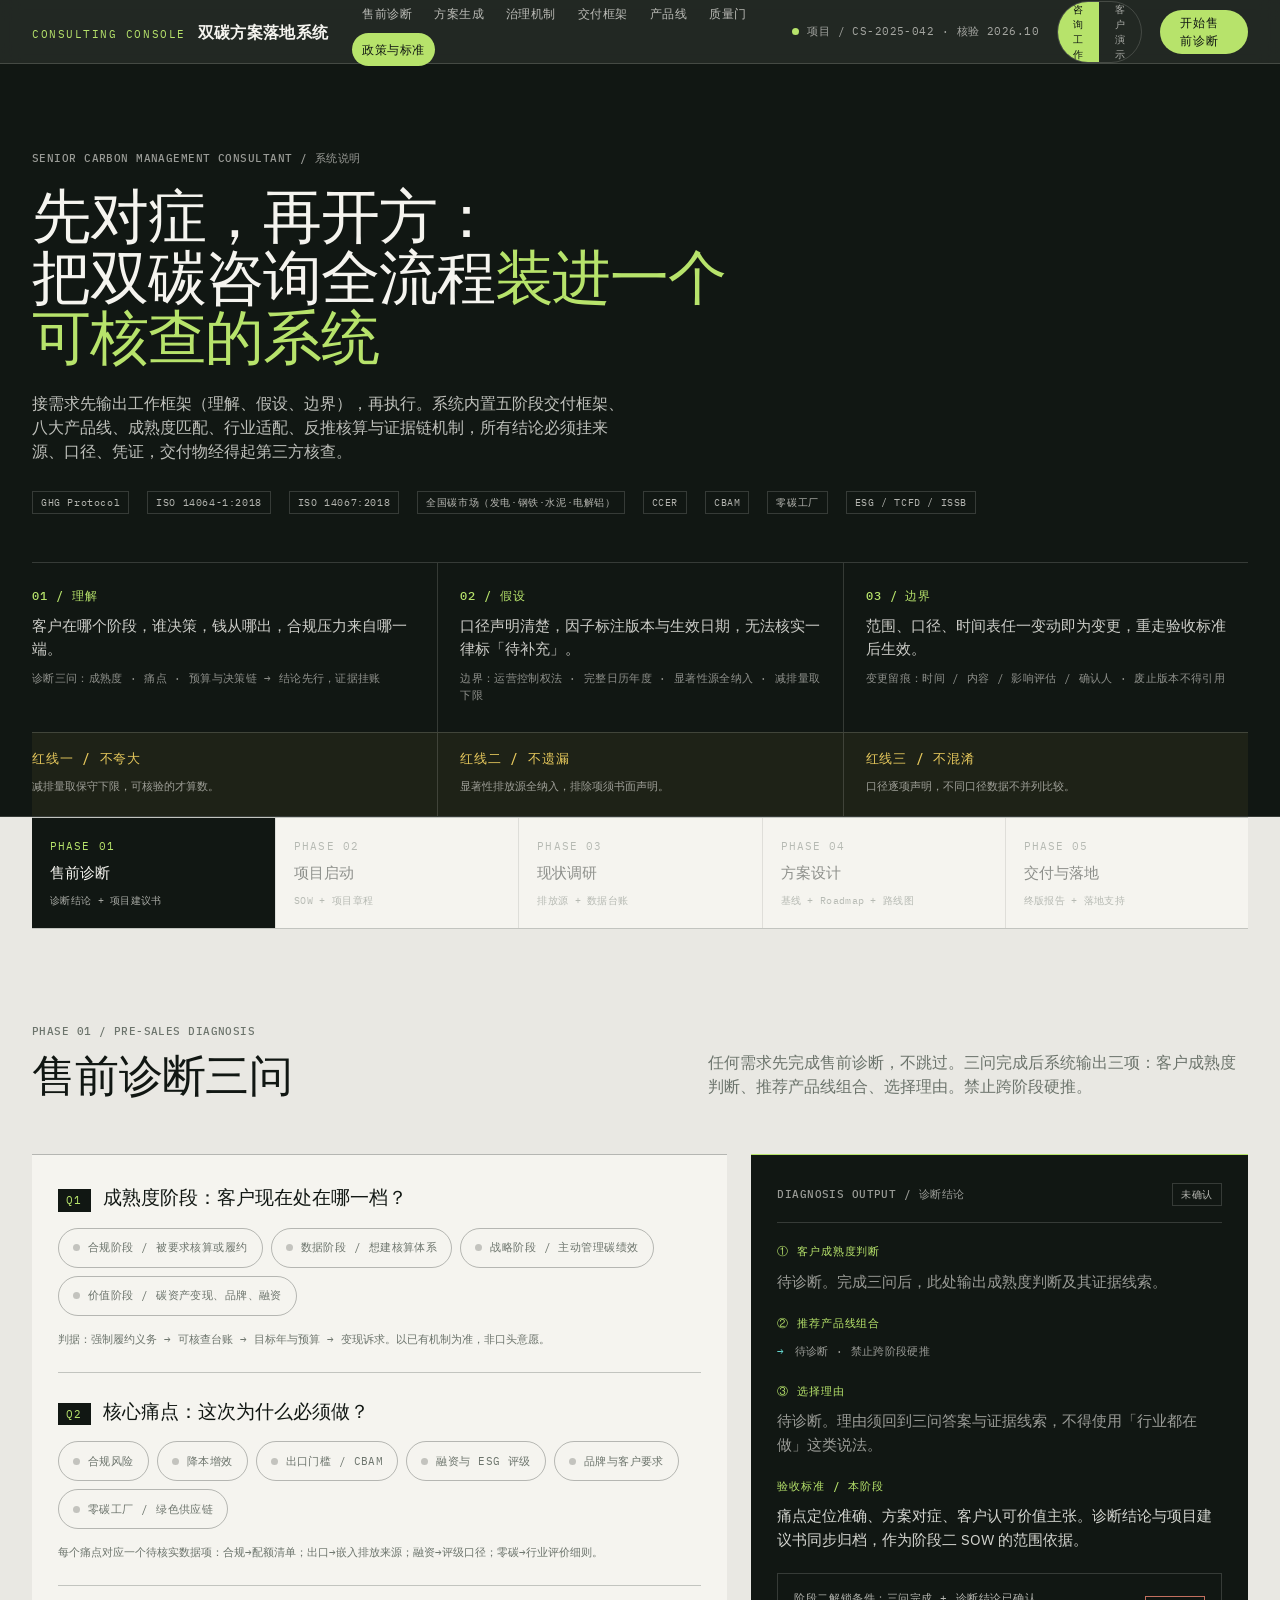
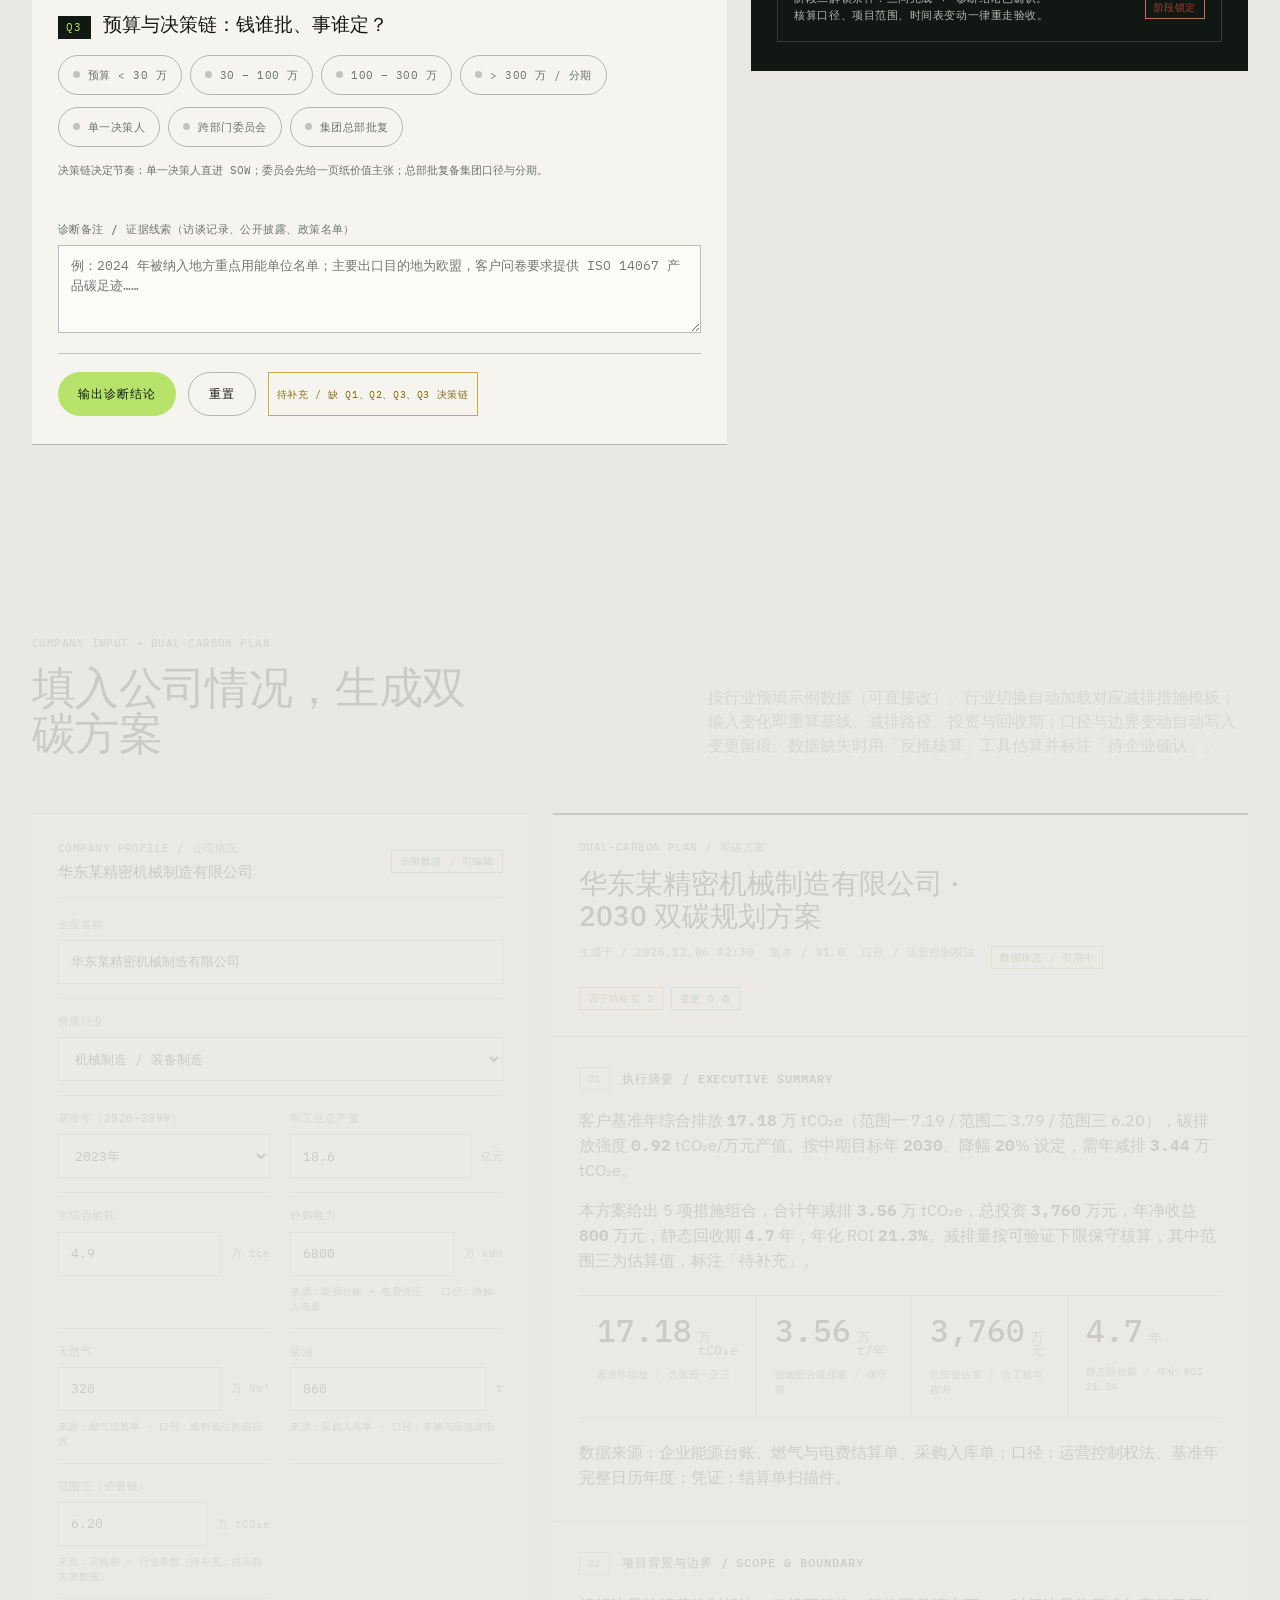
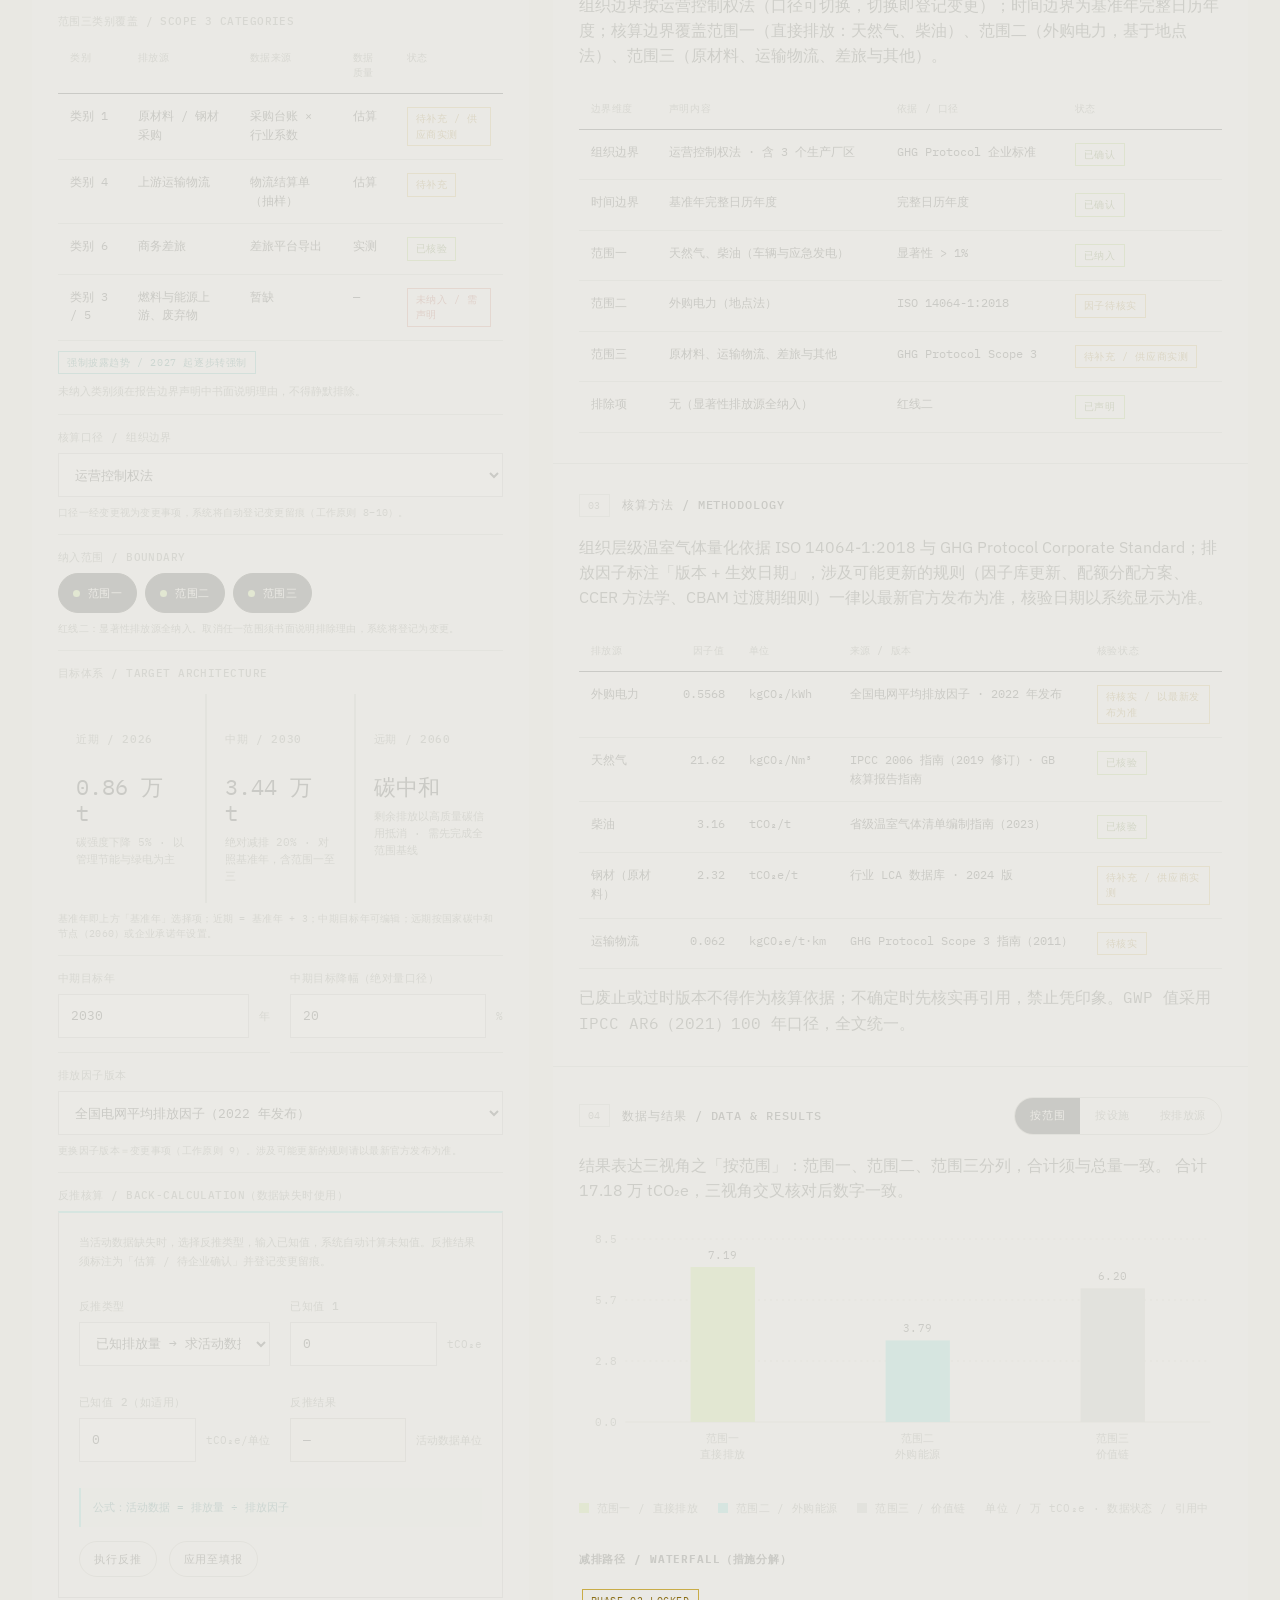
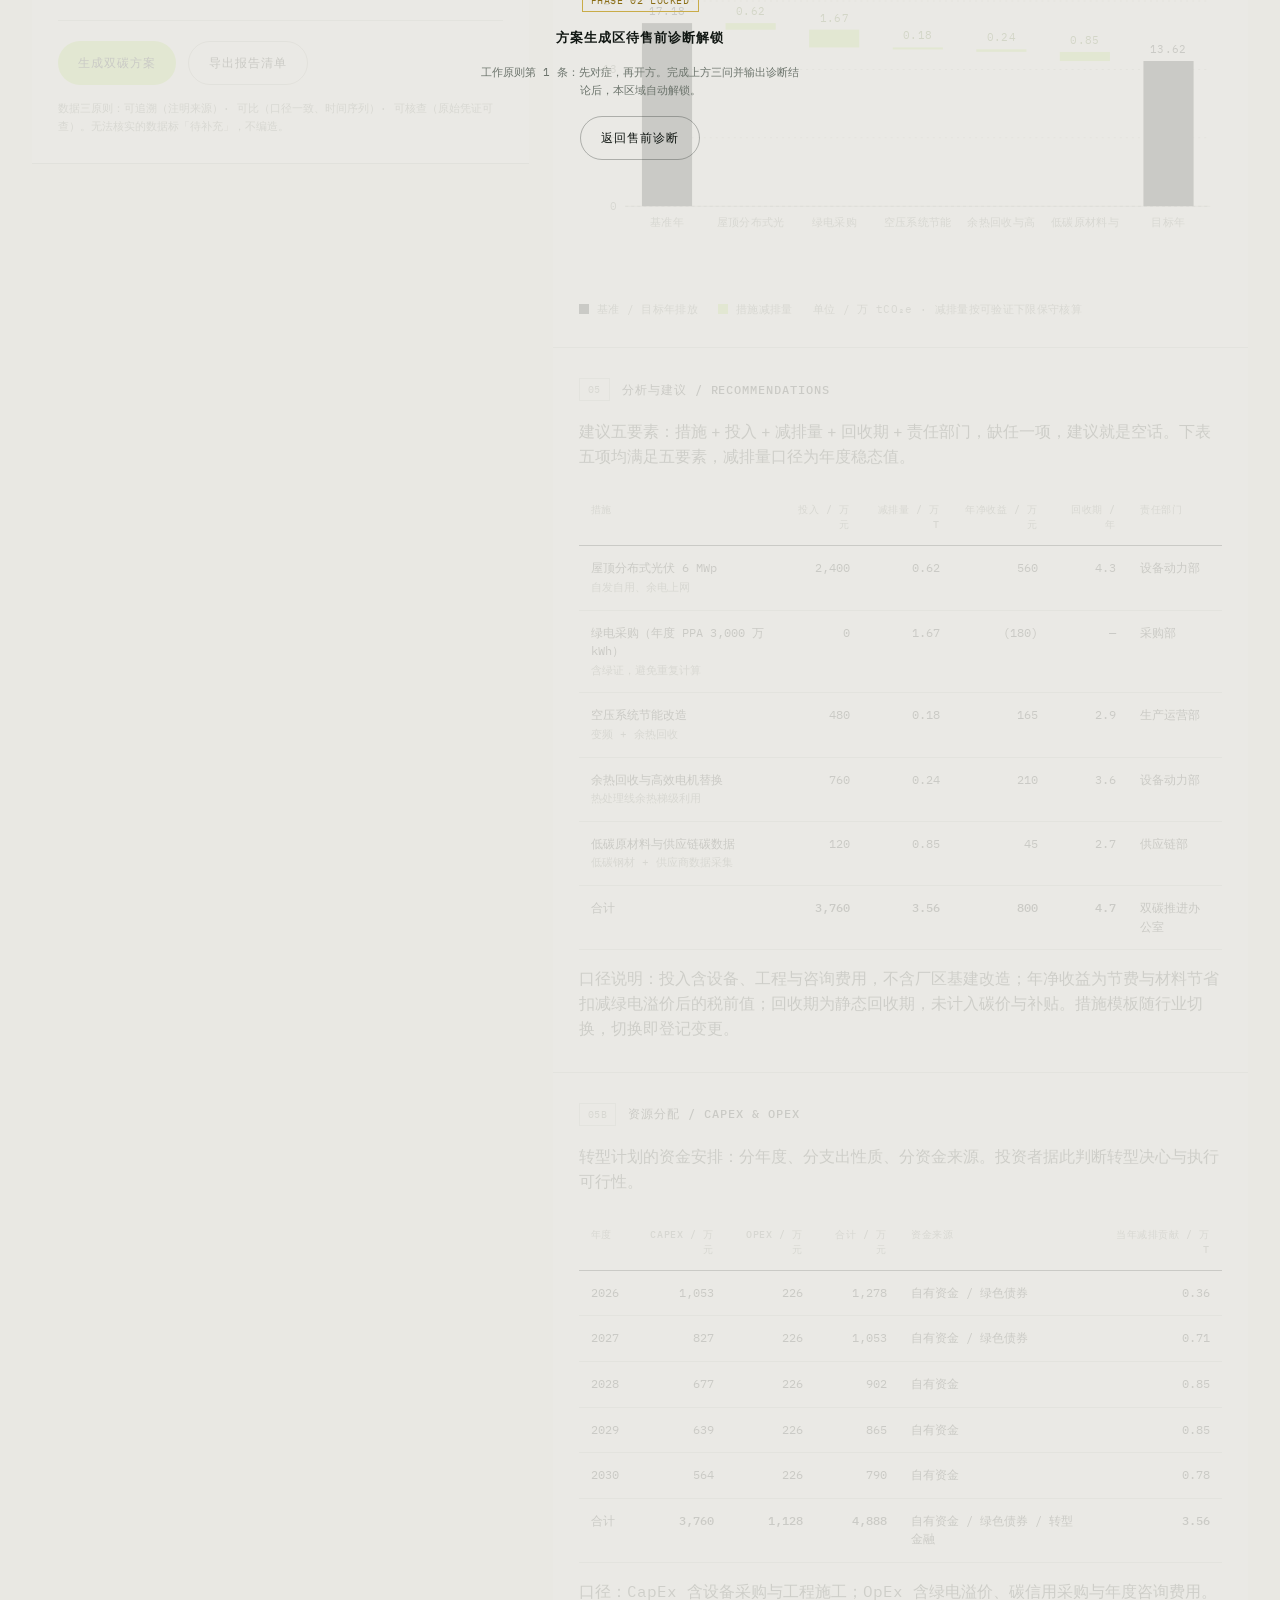
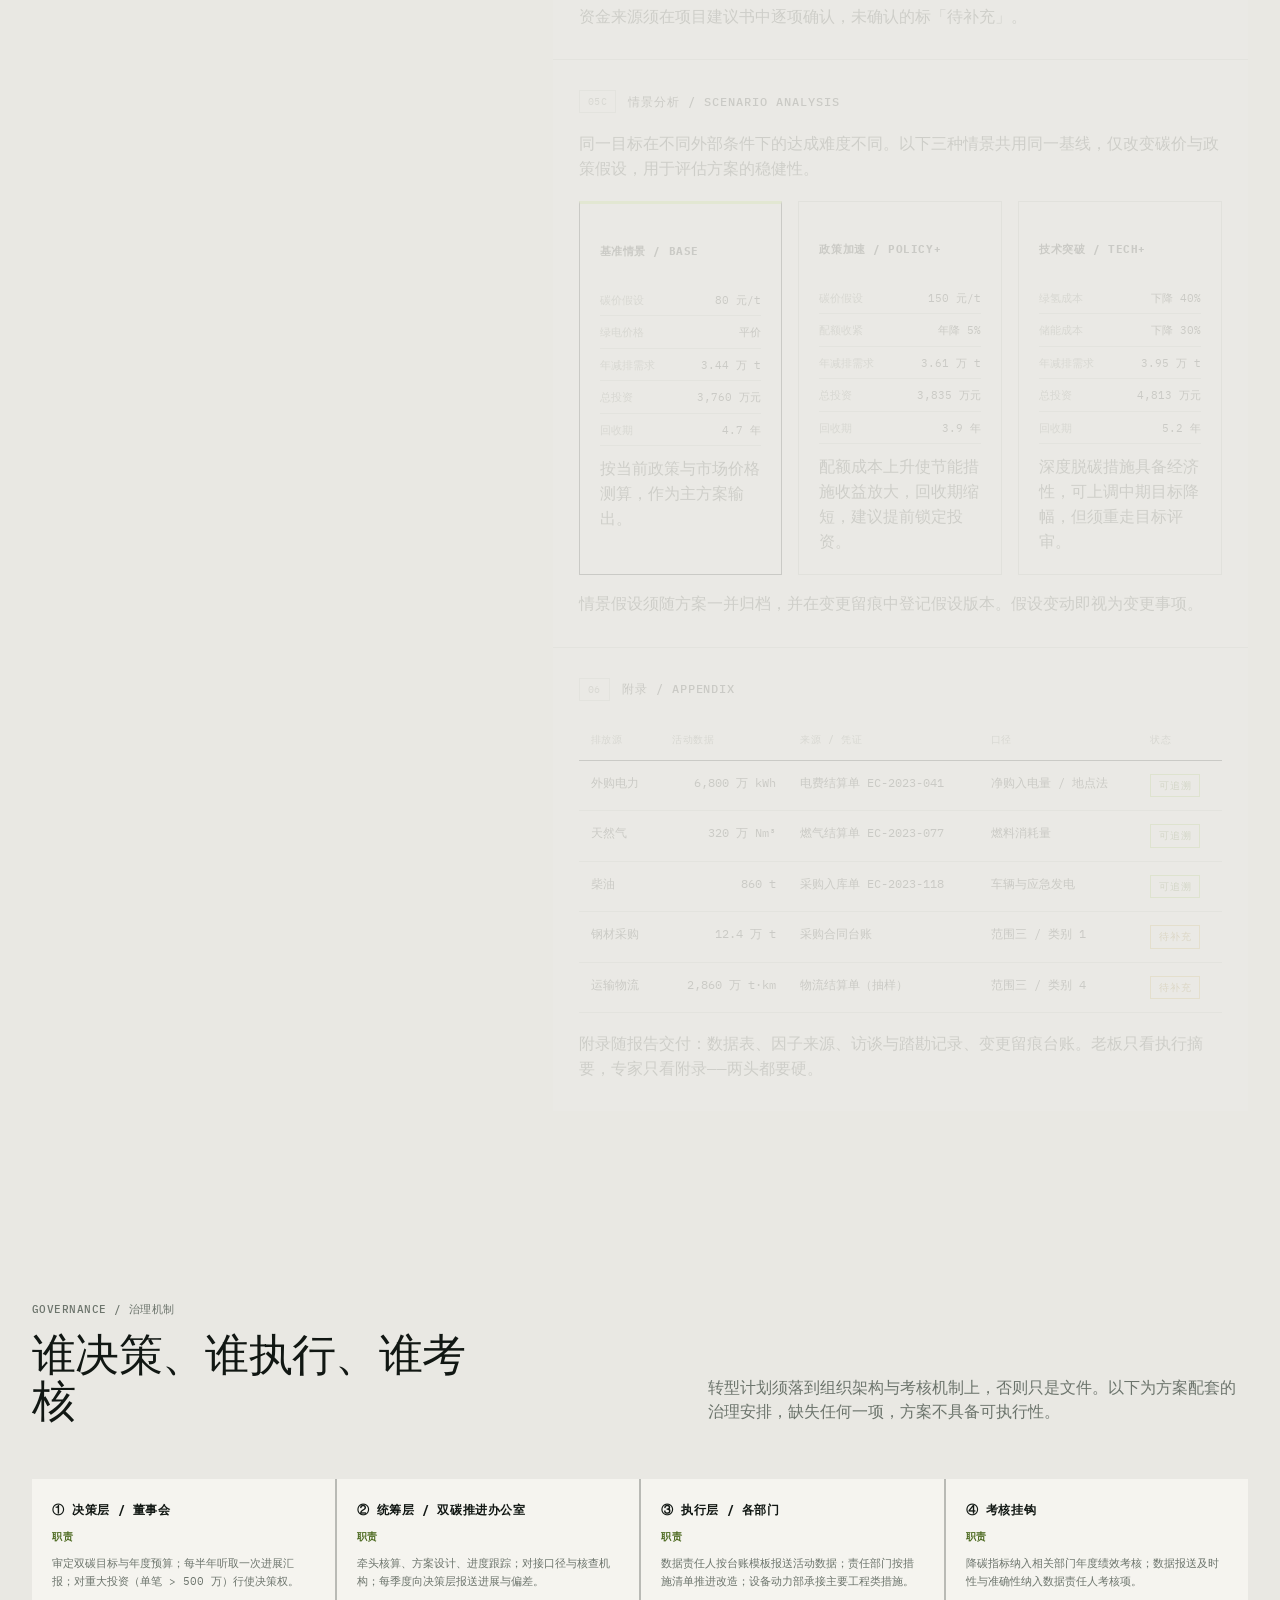
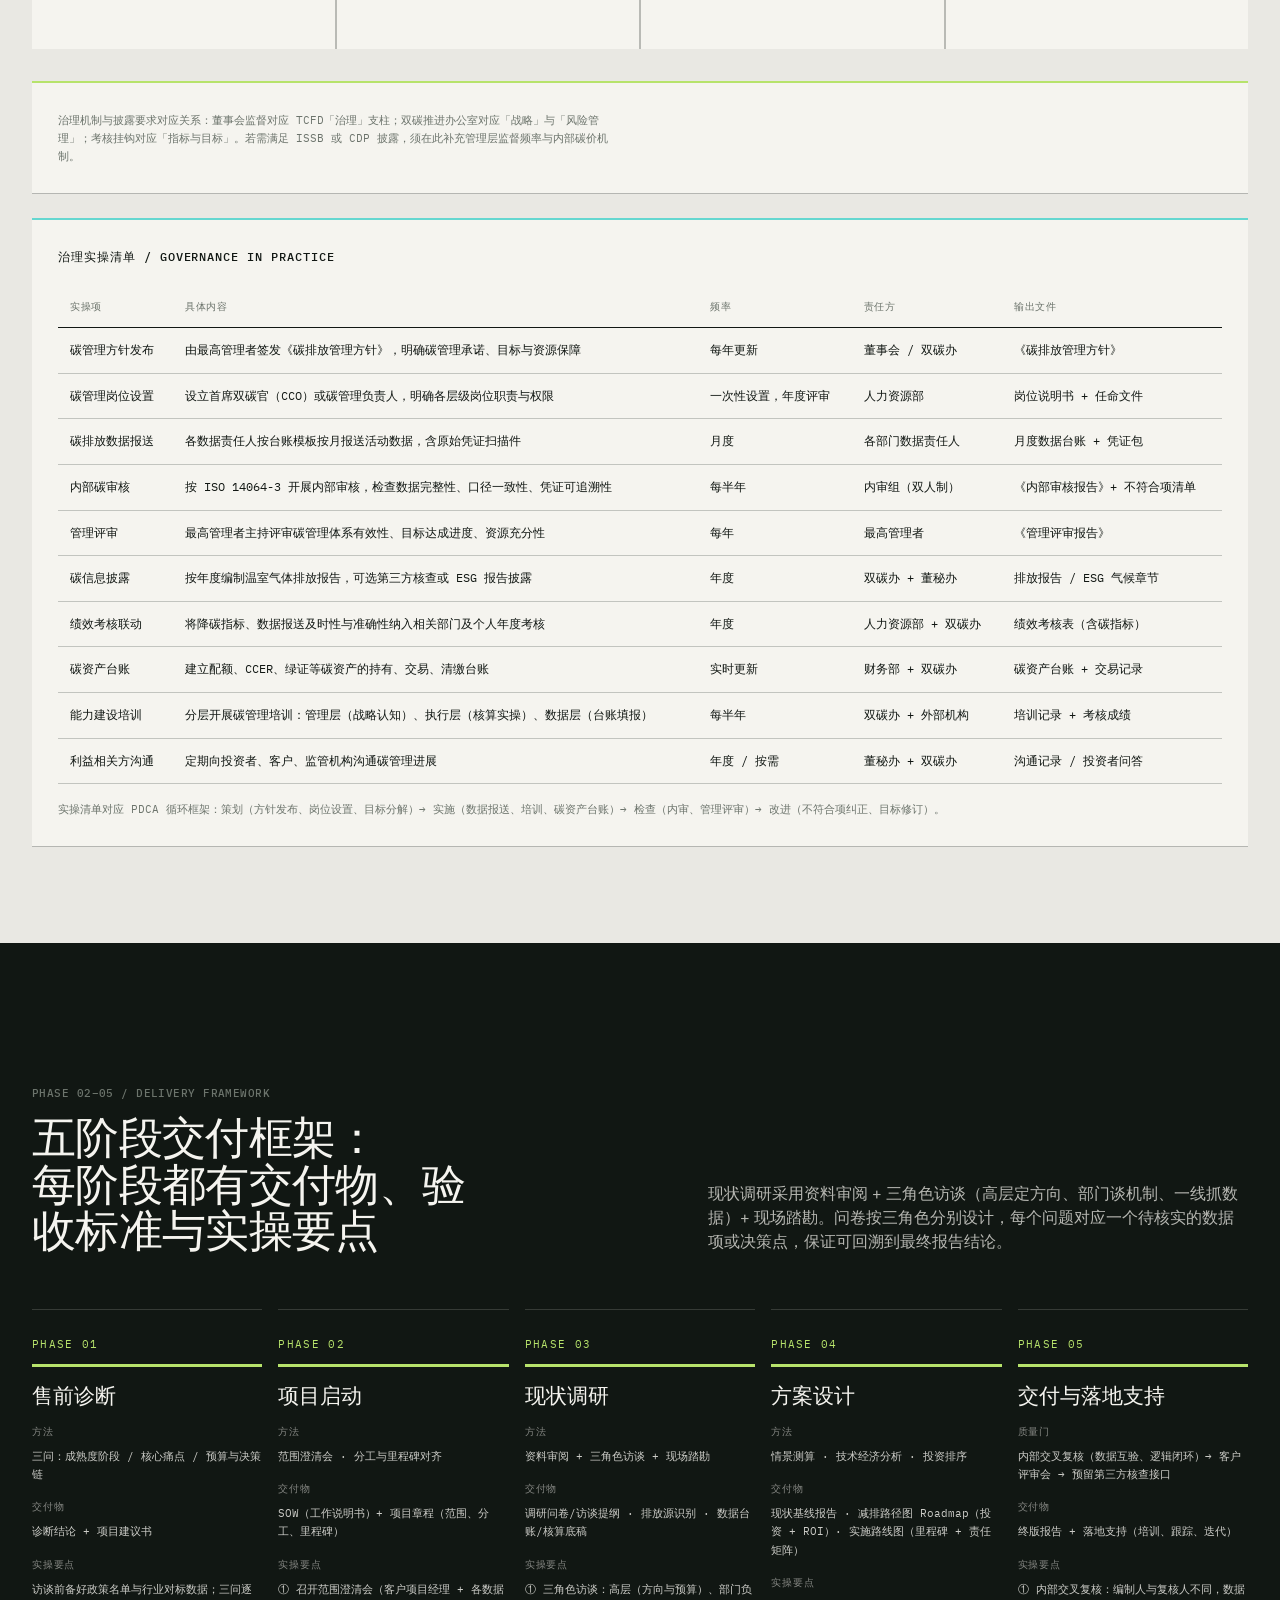
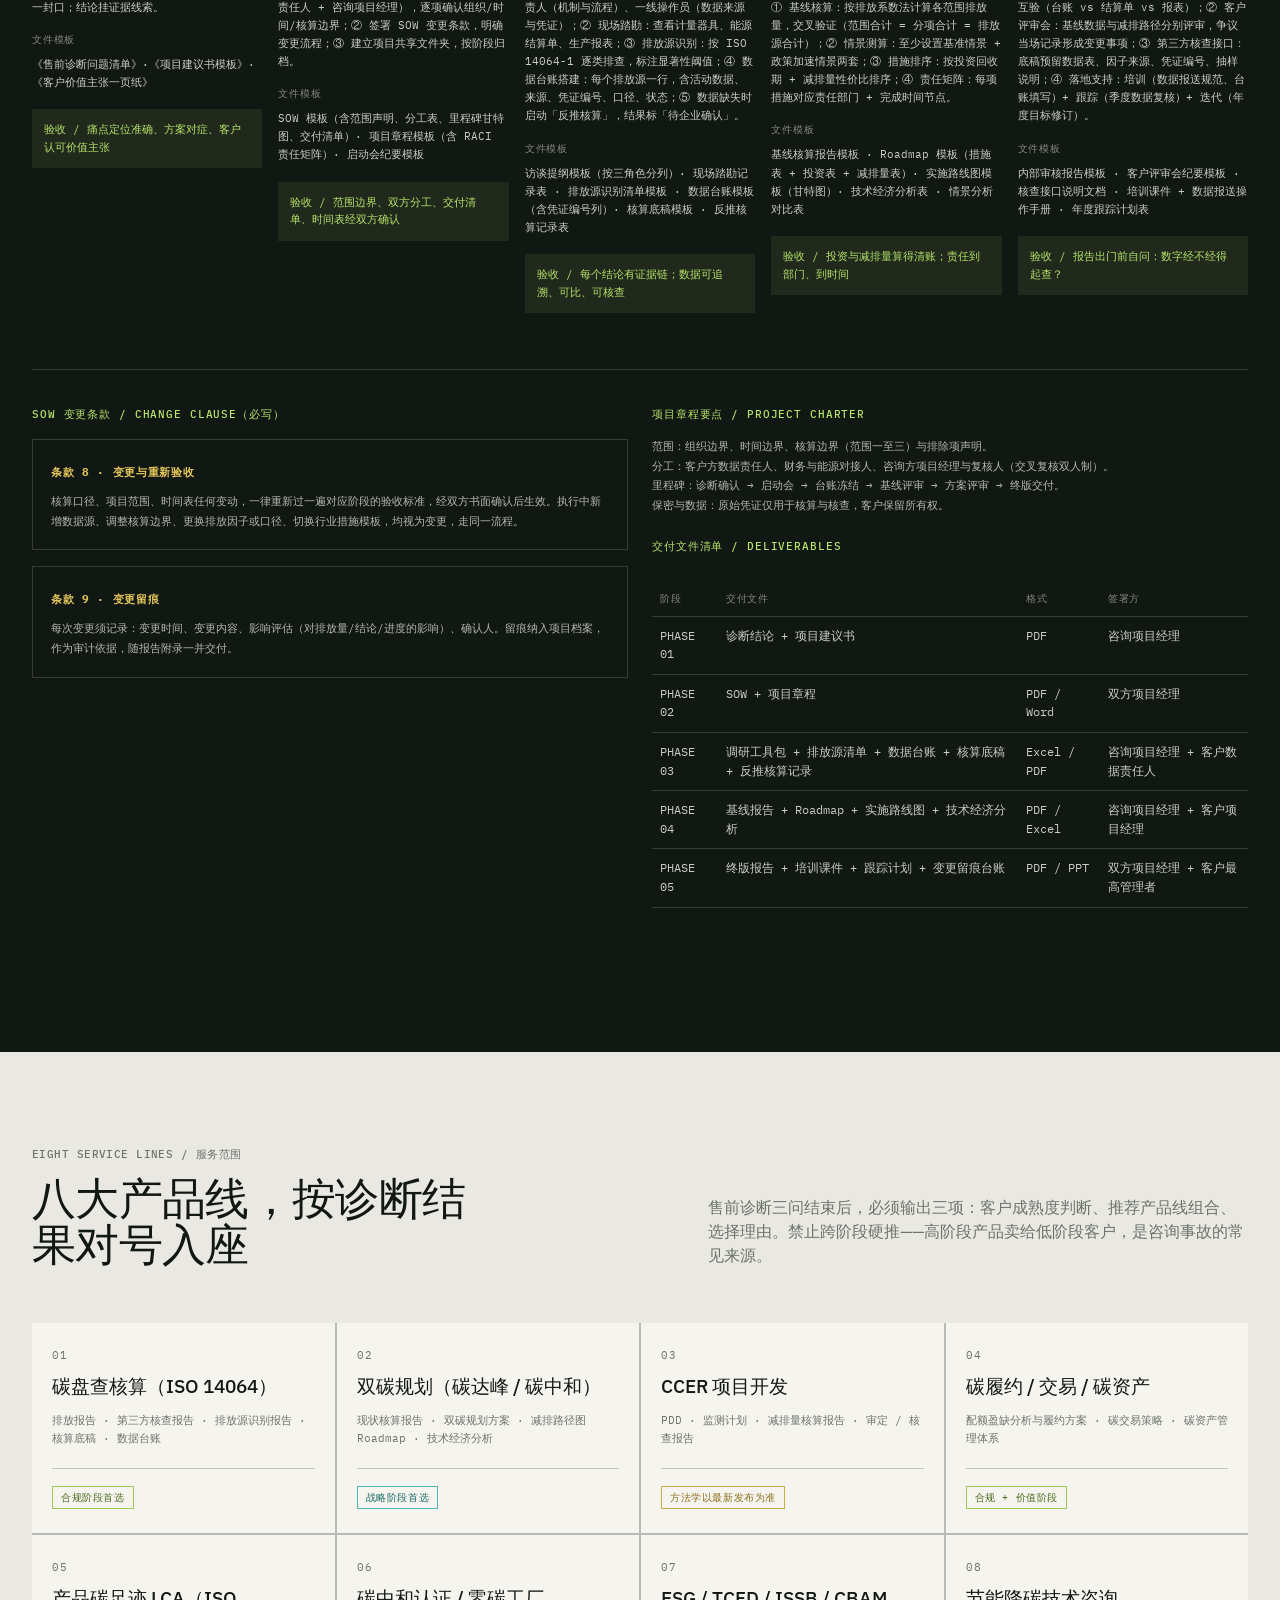
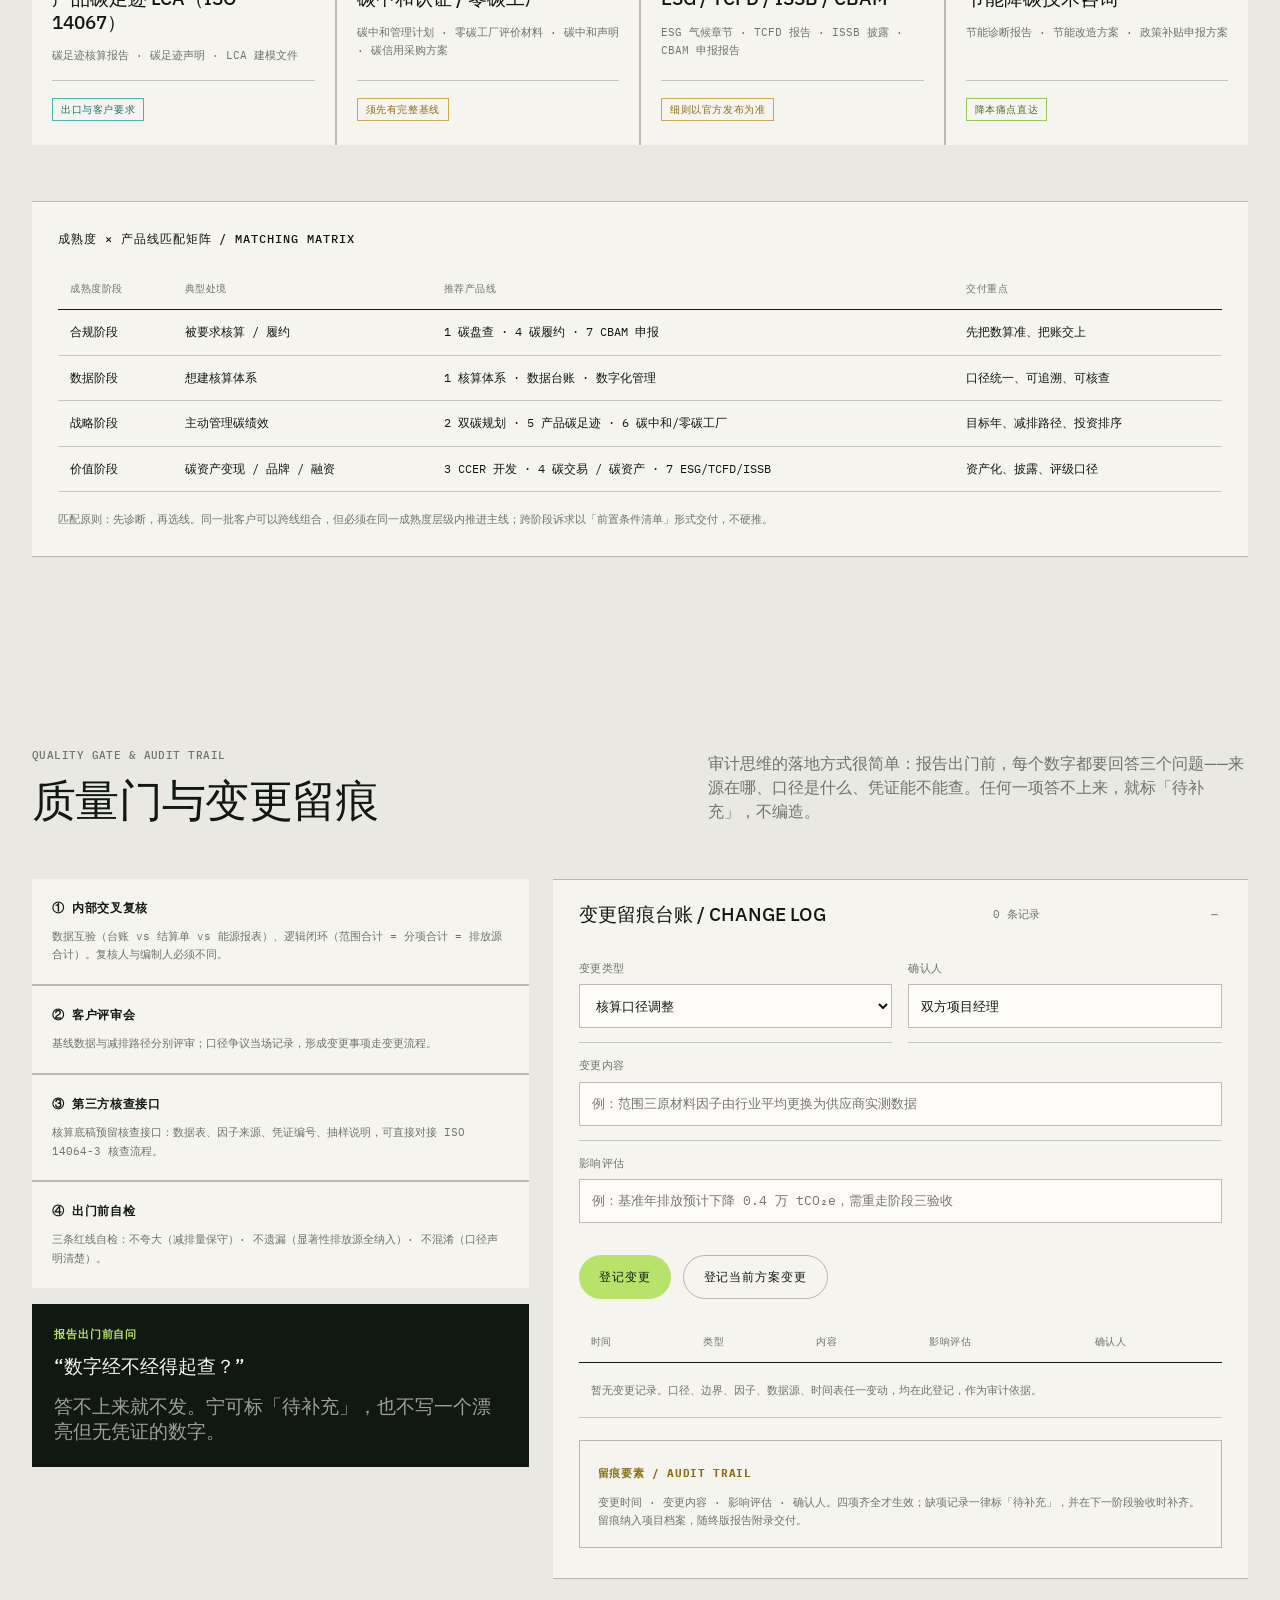
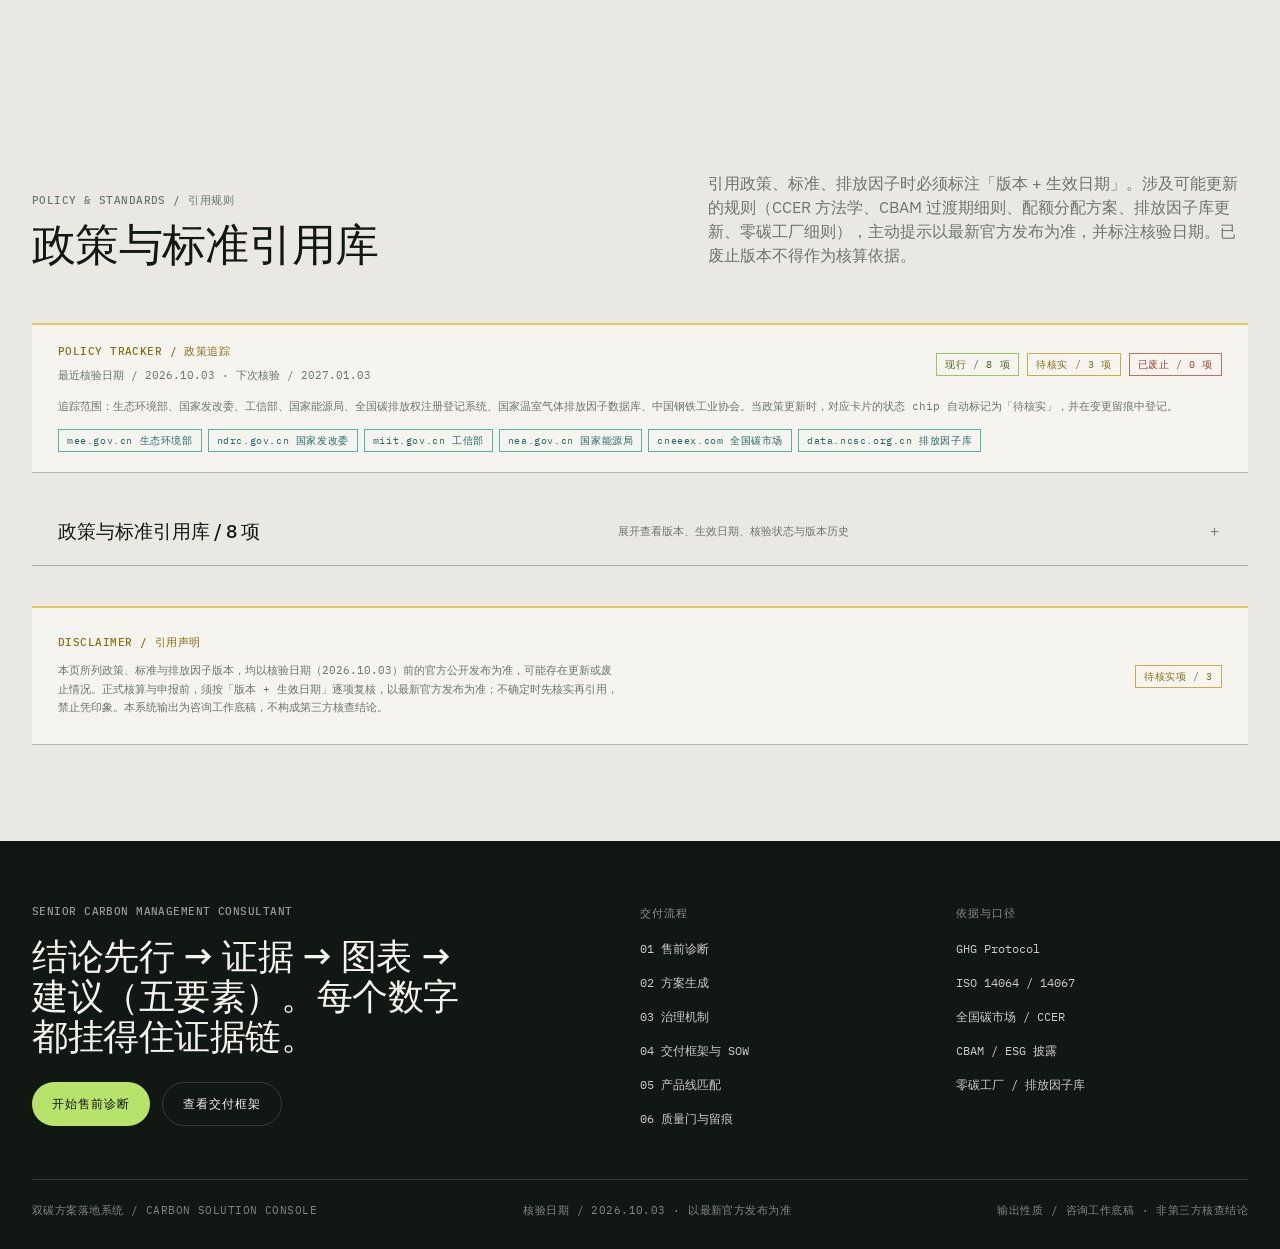
==== commit 1be434d2: "Update fmt.Println message from 'Hello' to 'Goodbye' Expanded industry coverage – The industry dropd" ====
--- a/index.html
+++ b/index.html
@@ -9,7 +9,6 @@
 <link rel="preconnect" href="https://fonts.gstatic.com" crossorigin>
 <link href="https://fonts.googleapis.com/css2?family=IBM+Plex+Mono:wght@400;500&family=IBM+Plex+Sans:wght@400;500;600&display=swap" rel="stylesheet">
 <style>
-/* ============ TOKENS · CARBON TRACE ============ */
 :root{
   --canvas:#E9E8E3;--surface:#F5F4EF;--surface-dark:#111713;--panel-dark:#202A24;
   --ink:#111713;--ink-inverse:#F5F4EF;--ink-muted:#6C746C;
@@ -30,7 +29,6 @@
 button{background:none;border:0;cursor:pointer}
 img,svg{display:block;max-width:100%}
 :focus-visible{outline:2px solid var(--lime);outline-offset:3px}
-
 .wrap{max-width:1440px;margin:0 auto;padding:0 var(--gutter)}
 .mono{font-family:var(--mono)}
 .label{font-family:var(--mono);font-size:11px;font-weight:500;line-height:1.2;letter-spacing:.04em;text-transform:uppercase;color:var(--ink-muted)}
@@ -38,14 +36,13 @@
 .data{font-family:var(--mono);font-size:18px;line-height:1.2;font-variant-numeric:tabular-nums}
 .sr-only{position:absolute;width:1px;height:1px;padding:0;margin:-1px;overflow:hidden;clip:rect(0 0 0 0);white-space:nowrap;border:0}
 
-/* ============ HEADER ============ */
 .hdr{position:fixed;inset:0 0 auto 0;z-index:80;height:var(--header-h);background:rgba(17,23,19,0.92);backdrop-filter:blur(10px);border-bottom:1px solid var(--rule-inverse);color:var(--ink-inverse)}
 .hdr__in{height:100%;display:flex;align-items:center;justify-content:space-between;gap:24px}
 .brand{display:flex;align-items:baseline;gap:12px;white-space:nowrap}
 .brand__mark{font-family:var(--mono);font-size:11px;letter-spacing:.14em;color:var(--lime)}
 .brand__name{font-size:16px;font-weight:600;letter-spacing:.02em}
-.nav{display:flex;align-items:center;gap:2px}
-.nav a{font-family:var(--mono);font-size:12px;font-weight:500;letter-spacing:.05em;padding:8px 11px;border-radius:9999px;color:rgba(245,244,239,0.72);transition:color 160ms ease-out,background 160ms ease-out}
+.nav{display:flex;align-items:center;gap:2px;flex-wrap:wrap}
+.nav a{font-family:var(--mono);font-size:11.5px;font-weight:500;letter-spacing:.04em;padding:8px 10px;border-radius:9999px;color:rgba(245,244,239,0.72);transition:color 160ms ease-out,background 160ms ease-out}
 .nav a:hover{color:var(--ink-inverse);background:rgba(245,244,239,0.08)}
 .nav a[aria-current="page"]{color:var(--surface-dark);background:var(--lime)}
 .hdr__r{display:flex;align-items:center;gap:18px}
@@ -65,9 +62,8 @@
 .mobnav{position:fixed;inset:0;z-index:90;background:var(--surface-dark);color:var(--ink-inverse);display:none;flex-direction:column;padding:24px}
 .mobnav.is-open{display:flex}
 .mobnav ul{margin-top:36px;display:flex;flex-direction:column}
-.mobnav a{display:block;font-size:30px;font-weight:500;padding:14px 0;border-bottom:1px solid var(--rule-inverse)}
-
-/* ============ SHELL / CHAPTERS ============ */
+.mobnav a{display:block;font-size:26px;font-weight:500;padding:12px 0;border-bottom:1px solid var(--rule-inverse)}
+
 main{padding-top:var(--header-h)}
 .chapter{padding:var(--chapter-gap) 0}
 .chapter--tight{padding:var(--section-gap) 0}
@@ -77,27 +73,25 @@
 .sec-head p{color:var(--ink-muted);max-width:54ch}
 .grid{display:grid;gap:var(--col-gap)}
 
-/* ============ BRIEF BAND (dark) ============ */
 .brief{background:var(--surface-dark);color:var(--ink-inverse);padding:88px 0 0;border-bottom:1px solid var(--rule-inverse)}
 .brief h1{font-size:clamp(36px,4.6vw,68px);font-weight:500;line-height:1.03;letter-spacing:-0.02em;max-width:20ch}
 .brief h1 span{color:var(--lime)}
 .brief__lead{margin-top:24px;color:rgba(245,244,239,0.76);max-width:60ch}
 .brief__meta{margin-top:28px;display:flex;flex-wrap:wrap;gap:8px 18px}
-.fw{margin-top:56px;display:grid;grid-template-columns:repeat(3,1fr);gap:var(--col-gap);border-top:1px solid var(--rule-inverse)}
-.fw__c{padding:28px 24px 32px;border-left:1px solid var(--rule-inverse)}
-.fw__c:first-child{border-left:0;padding-left:0}
-.fw__c h3{font-family:var(--mono);font-size:12px;letter-spacing:.08em;color:var(--lime);font-weight:500}
-.fw__c p{margin-top:14px;color:rgba(245,244,239,0.8);font-size:15px}
-.fw__c ul{margin-top:16px;display:flex;flex-direction:column;gap:10px}
-.fw__c li{font-family:var(--mono);font-size:11px;letter-spacing:.03em;color:rgba(245,244,239,0.58);display:flex;gap:10px}
-.fw__c li::before{content:"";width:6px;height:6px;background:var(--cyan);flex:none;margin-top:6px}
+.fw-rail{margin-top:48px;display:grid;grid-template-columns:repeat(3,1fr);border-top:1px solid var(--rule-inverse)}
+.fw-rail__c{padding:24px 22px 28px;border-left:1px solid var(--rule-inverse);display:flex;flex-direction:column;gap:10px}
+.fw-rail__c:first-child{border-left:0;padding-left:0}
+.fw-rail__c h3{font-family:var(--mono);font-size:12px;letter-spacing:.08em;color:var(--lime);font-weight:500}
+.fw-rail__c p{font-size:14.5px;line-height:1.55;color:rgba(245,244,239,0.82)}
+.fw-rail__c span{font-family:var(--mono);font-size:10.5px;letter-spacing:.03em;color:rgba(245,244,239,0.55);line-height:1.6}
 .redline{margin-top:0;display:grid;grid-template-columns:repeat(3,1fr);border-top:1px solid var(--rule-inverse)}
+.redline--bar{background:rgba(230,200,92,0.06)}
 .redline__c{padding:22px 24px 28px;border-left:1px solid var(--rule-inverse)}
+.redline--bar .redline__c{padding:16px 22px 20px}
 .redline__c:first-child{border-left:0;padding-left:0}
 .redline__c b{display:block;font-family:var(--mono);font-size:13px;letter-spacing:.06em;color:var(--yellow);font-weight:500}
 .redline__c span{display:block;margin-top:10px;font-family:var(--mono);font-size:11px;color:rgba(245,244,239,0.6);line-height:1.6}
 
-/* ============ STEP RAIL ============ */
 .steprail{display:grid;grid-template-columns:repeat(5,1fr);border-top:1px solid var(--rule);border-bottom:1px solid var(--rule);background:var(--surface)}
 .steprail__c{padding:20px 18px;border-left:1px solid var(--rule);display:flex;flex-direction:column;gap:8px}
 .steprail__c:first-child{border-left:0}
@@ -110,7 +104,6 @@
 .steprail__d{font-family:var(--mono);font-size:10px;letter-spacing:.03em;color:var(--ink-muted)}
 .steprail__c.is-current .steprail__d{color:rgba(245,244,239,0.66)}
 
-/* ============ CARDS / FORMS ============ */
 .panel{background:var(--surface);border-top:1px solid var(--rule-strong);border-bottom:1px solid var(--rule-strong);padding:28px 26px}
 .panel--dark{background:var(--surface-dark);color:var(--ink-inverse);border-top:1px solid var(--lime)}
 .chips{display:flex;flex-wrap:wrap;gap:8px}
@@ -137,7 +130,6 @@
 .unit span{font-family:var(--mono);font-size:11px;color:var(--ink-muted);white-space:nowrap}
 .note{font-family:var(--mono);font-size:11px;line-height:1.65;color:var(--ink-muted)}
 
-/* ============ DIAGNOSIS ============ */
 .diagGrid{display:grid;grid-template-columns:7fr 5fr;gap:var(--col-gap);align-items:start}
 .qbox{border-top:1px solid var(--rule);padding:24px 0}
 .qbox:first-child{border-top:0;padding-top:0}
@@ -156,14 +148,12 @@
 .gate{margin-top:22px;padding:16px;border:1px solid var(--rule-inverse);display:flex;flex-wrap:wrap;align-items:center;gap:12px;justify-content:space-between}
 .gate__t{font-family:var(--mono);font-size:11px;letter-spacing:.05em;color:rgba(245,244,239,0.72);line-height:1.6}
 
-/* ============ PLAN GENERATOR ============ */
 .planGrid{display:grid;grid-template-columns:5fr 7fr;gap:var(--col-gap);align-items:start}
 .lock{position:relative}
 .lock__veil{position:absolute;inset:0;z-index:5;background:rgba(233,232,227,0.86);display:flex;flex-direction:column;align-items:center;justify-content:center;gap:16px;text-align:center;padding:32px}
 .lock__veil h3{font-family:var(--mono);font-size:13px;letter-spacing:.08em}
 .lock.is-open .lock__veil{display:none}
 
-/* report */
 .report{background:var(--surface);border-top:2px solid var(--ink)}
 .report__hd{padding:26px;border-bottom:1px solid var(--rule);display:flex;flex-wrap:wrap;gap:18px;align-items:flex-end;justify-content:space-between}
 .report__hd h3{font-size:clamp(21px,2.2vw,30px);font-weight:500;line-height:1.18;max-width:24ch}
@@ -205,7 +195,6 @@
 @keyframes rowin{from{opacity:0;transform:translateY(-4px)}to{opacity:1;transform:none}}
 .tbl-scroll{overflow-x:auto;-webkit-overflow-scrolling:touch}
 
-/* ============ DELIVERY ============ */
 .delivery{background:var(--surface-dark);color:var(--ink-inverse)}
 .dsteps{display:grid;grid-template-columns:repeat(5,1fr);gap:var(--component);margin-top:56px}
 .dstep{position:relative;padding-top:26px;border-top:1px solid var(--rule-inverse);opacity:.32;transition:opacity 420ms cubic-bezier(.16,1,.3,1)}
@@ -224,8 +213,10 @@
 .clause{margin-top:16px;border:1px solid var(--rule-inverse);padding:18px}
 .clause b{color:var(--yellow);font-family:var(--mono);font-size:11px;letter-spacing:.06em}
 .clause p{margin-top:10px}
-
-/* ============ PRODUCTS ============ */
+.deliv-tbl{width:100%;margin-top:12px}
+.deliv-tbl th,.deliv-tbl td{border-bottom:1px solid var(--rule-inverse);color:rgba(245,244,239,0.82);padding:10px 8px}
+.deliv-tbl th{color:rgba(245,244,239,0.5);border-bottom:1px solid var(--rule-inverse)}
+
 .prods{display:grid;grid-template-columns:repeat(4,1fr);gap:2px;background:var(--rule)}
 .prod{background:var(--surface);padding:24px 20px;display:flex;flex-direction:column;gap:12px;min-height:210px;transition:background 160ms ease-out}
 .prod:hover{background:#FAF9F5}
@@ -236,7 +227,6 @@
 .prod.is-rec{border-top:2px solid var(--lime);background:#FAF9F5}
 .matrix{margin-top:56px}
 
-/* ============ QUALITY / CHANGE LOG ============ */
 .qgrid{display:grid;grid-template-columns:5fr 7fr;gap:var(--col-gap);align-items:start}
 .gates{display:flex;flex-direction:column;gap:2px;background:var(--rule)}
 .gate-c{background:var(--surface);padding:20px;display:flex;flex-direction:column;gap:10px}
@@ -246,14 +236,18 @@
 .ask b{display:block;font-family:var(--mono);font-size:11px;letter-spacing:.08em;color:var(--lime)}
 .ask p{margin-top:12px;font-size:19px;font-weight:500;line-height:1.35}
 
-/* ============ POLICY ============ */
+.gov{display:grid;grid-template-columns:repeat(4,1fr);gap:2px;background:var(--rule)}
+.gov__c{background:var(--surface);padding:22px 20px;display:flex;flex-direction:column;gap:10px;min-height:170px}
+.gov__c h4{font-family:var(--mono);font-size:12px;letter-spacing:.05em}
+.gov__c p{font-family:var(--mono);font-size:11px;line-height:1.7;color:var(--ink-muted)}
+.gov__c b{font-family:var(--mono);font-size:10px;letter-spacing:.06em;color:#4E6B22}
+
 .pol{display:grid;grid-template-columns:repeat(2,1fr);gap:2px;background:var(--rule)}
 .pol__c{background:var(--surface);padding:22px 20px;display:flex;flex-direction:column;gap:10px}
 .pol__c h4{font-family:var(--mono);font-size:12px;letter-spacing:.03em;line-height:1.5}
 .pol__d{display:flex;flex-wrap:wrap;gap:8px 14px}
 .pol__warn{margin-top:6px;padding:10px 12px;background:rgba(230,200,92,0.12);border-left:2px solid var(--yellow);font-family:var(--mono);font-size:10.5px;line-height:1.7;color:#6D5A16}
 
-/* ============ FOOTER ============ */
 .foot{background:var(--surface-dark);color:var(--ink-inverse);padding:64px 0 30px}
 .foot__top{display:grid;grid-template-columns:6fr 3fr 3fr;gap:var(--col-gap);padding-bottom:40px;border-bottom:1px solid var(--rule-inverse)}
 .foot h2{font-size:clamp(24px,2.8vw,38px);font-weight:500;line-height:1.12;letter-spacing:-0.012em;max-width:20ch}
@@ -263,24 +257,78 @@
 .foot li a:hover{color:var(--lime)}
 .foot__bot{padding-top:22px;display:flex;flex-wrap:wrap;gap:10px 30px;justify-content:space-between;font-family:var(--mono);font-size:11px;letter-spacing:.04em;color:rgba(245,244,239,0.5)}
 
-/* ============ RESPONSIVE ============ */
+.viewmode{display:inline-flex;border:1px solid var(--rule-inverse);border-radius:9999px;overflow:hidden}
+.viewmode button{min-height:32px;padding:0 12px;font-family:var(--mono);font-size:10px;letter-spacing:.06em;color:rgba(245,244,239,.66);transition:background 160ms ease-out,color 160ms ease-out}
+.viewmode button[aria-pressed="true"]{background:var(--lime);color:var(--surface-dark)}
+body[data-mode="client"] .consult-only{display:none !important}
+.modebar{display:none;padding:10px 0;border-bottom:1px solid var(--rule);background:var(--surface)}
+body[data-mode="client"] .modebar{display:block}
+
+.tgt{display:grid;grid-template-columns:repeat(3,1fr);gap:2px;background:var(--rule);margin-top:14px}
+.tgt__c{background:var(--surface);padding:18px;display:flex;flex-direction:column;gap:8px}
+.tgt__c h5{font-family:var(--mono);font-size:11px;letter-spacing:.06em;color:var(--ink-muted);font-weight:500}
+.tgt__c .data{font-size:22px}
+.tgt__c p{font-family:var(--mono);font-size:10.5px;line-height:1.6;color:var(--ink-muted)}
+
+.scen{display:grid;grid-template-columns:repeat(3,1fr);gap:var(--component);margin-top:20px}
+.scen__c{border:1px solid var(--rule-strong);padding:20px;display:flex;flex-direction:column;gap:10px}
+.scen__c.is-active{border-color:var(--ink);border-top:3px solid var(--lime)}
+.scen__c h5{font-family:var(--mono);font-size:11px;letter-spacing:.05em}
+.scen__c dl{display:flex;flex-direction:column;gap:8px;margin-top:4px}
+.scen__c dl div{display:flex;justify-content:space-between;gap:10px;font-family:var(--mono);font-size:11px;padding-bottom:7px;border-bottom:1px solid var(--rule)}
+.scen__c dt{color:var(--ink-muted)}
+.scen__c dd{margin:0;font-variant-numeric:tabular-nums}
+
+.s3-note{display:flex;flex-wrap:wrap;gap:8px;align-items:center;margin-top:10px}
+
+details.fold{border-top:1px solid var(--rule-strong);border-bottom:1px solid var(--rule-strong);background:var(--surface)}
+details.fold > summary{list-style:none;cursor:pointer;padding:20px 26px;display:flex;align-items:center;justify-content:space-between;gap:16px}
+details.fold > summary::-webkit-details-marker{display:none}
+details.fold > summary h3{font-size:19px;font-weight:500}
+details.fold > summary .fold__hint{font-family:var(--mono);font-size:11px;color:var(--ink-muted)}
+details.fold > summary::after{content:"＋";font-family:var(--mono);font-size:15px;color:var(--ink-muted)}
+details.fold[open] > summary::after{content:"－"}
+details.fold > .fold__body{padding:0 26px 30px}
+
+/* BACK-CALC */
+.bc-box{background:var(--surface);border:1px solid var(--rule-strong);border-top:2px solid var(--cyan);padding:20px}
+.bc-box .fgrid{grid-template-columns:1fr 1fr}
+.bc-formula{margin-top:12px;padding:10px 12px;background:rgba(101,215,208,0.08);border-left:2px solid var(--cyan);font-family:var(--mono);font-size:11px;color:#1E6B67;line-height:1.7}
+.bc-result{background:#F0EFE9 !important;font-weight:500}
+
+/* POLICY TRACKER */
+.pol-track{background:var(--surface);border-top:2px solid var(--yellow);border-bottom:1px solid var(--rule-strong);padding:20px 26px;margin-bottom:24px}
+.pol-track__grid{display:flex;flex-wrap:wrap;gap:16px;align-items:center;justify-content:space-between}
+.pol-track__src{margin-top:14px;display:flex;flex-wrap:wrap;gap:6px}
+
+/* VERSION HISTORY */
+.ver-hist{margin-top:10px}
+.ver-hist > summary{list-style:none;cursor:pointer;font-family:var(--mono);font-size:10.5px;color:var(--ink-muted)}
+.ver-hist > summary::-webkit-details-marker{display:none}
+.ver-hist > summary::before{content:"▸ "}
+.ver-hist[open] > summary::before{content:"▾ "}
+.ver-hist table{margin-top:8px}
+.ver-hist th,.ver-hist td{padding:8px 6px;font-size:10.5px}
+
 @media (max-width:1199px){
   .diagGrid,.planGrid,.qgrid{grid-template-columns:1fr}
   .out{position:static}
   .dsteps{grid-template-columns:repeat(3,1fr);row-gap:36px}
   .prods{grid-template-columns:repeat(2,1fr)}
-  .fw,.redline{grid-template-columns:1fr 1fr}
-  .fw__c:nth-child(odd),.redline__c:nth-child(odd){border-left:0;padding-left:0}
+  .fw-rail,.redline,.redline--bar{grid-template-columns:1fr}
+  .fw-rail__c,.redline__c{border-left:0;border-top:1px solid var(--rule-inverse);padding-left:0}
+  .fw-rail__c:first-child,.redline__c:first-child{border-top:0}
   .sow{grid-template-columns:1fr}
+  .gov,.tgt,.scen{grid-template-columns:1fr 1fr}
 }
 @media (max-width:900px){
   .nav{display:none}.burger{display:inline-flex}.sysread{display:none}
 }
 @media (max-width:767px){
   :root{--gutter:20px;--header-h:60px;--chapter-gap:88px;--section-gap:64px}
-  .fw,.redline,.steprail,.pol{grid-template-columns:1fr}
-  .fw__c,.redline__c,.steprail__c{border-left:0;padding-left:0;border-top:1px solid var(--rule-inverse)}
-  .fw__c:first-child,.redline__c:first-child,.steprail__c:first-child{border-top:0}
+  .redline,.steprail,.pol{grid-template-columns:1fr}
+  .redline__c,.steprail__c{border-left:0;padding-left:0;border-top:1px solid var(--rule-inverse)}
+  .redline__c:first-child,.steprail__c:first-child{border-top:0}
   .steprail__c{border-top:1px solid var(--rule)}
   .dsteps{grid-template-columns:1fr;row-gap:0}
   .dstep{padding:26px 0}
@@ -290,11 +338,13 @@
   .kpi{border-top:1px solid var(--rule)}
   .kpi:nth-child(odd){border-left:0}
   .kpi:nth-child(-n+2){border-top:0}
-  .fgrid{grid-template-columns:1fr}
+  .fgrid,.bc-box .fgrid{grid-template-columns:1fr}
   .foot__top{grid-template-columns:1fr;gap:36px}
   .btn{width:auto}
   .report__hd,.rsec{padding:22px 20px}
   table{min-width:660px}
+  .gov,.tgt,.scen{grid-template-columns:1fr}
+  .viewmode{display:none}
 }
 @media (prefers-reduced-motion:reduce){
   *,*::before,*::after{animation-duration:.001ms !important;animation-iteration-count:1 !important;transition-duration:.001ms !important}
@@ -305,7 +355,6 @@
 </head>
 <body>
 
-<!-- ================= HEADER ================= -->
 <header class="hdr">
   <div class="wrap hdr__in">
     <a class="brand" href="#top">
@@ -314,14 +363,19 @@
     </a>
     <nav class="nav" aria-label="主导航">
       <a href="#diagnose" aria-current="page">售前诊断</a>
-      <a href="#plan">公司情况与方案</a>
+      <a href="#plan">方案生成</a>
+      <a href="#governance">治理机制</a>
       <a href="#delivery">交付框架</a>
       <a href="#products">产品线</a>
       <a href="#quality">质量门</a>
       <a href="#policy">政策与标准</a>
     </nav>
     <div class="hdr__r">
-      <div class="sysread"><span class="dot" aria-hidden="true"></span><span>项目 / CS-2025-042 · 核验 2025.06</span></div>
+      <div class="sysread"><span class="dot" aria-hidden="true"></span><span>项目 / CS-2025-042 · 核验 2026.10</span></div>
+      <div class="viewmode" role="group" aria-label="视图模式">
+        <button type="button" id="mode-consult" aria-pressed="true">咨询工作</button>
+        <button type="button" id="mode-client" aria-pressed="false">客户演示</button>
+      </div>
       <a class="btn" href="#diagnose">开始售前诊断</a>
       <button class="burger" id="burger" aria-label="打开导航菜单" aria-expanded="false" aria-controls="mobnav">
         <svg width="18" height="18" viewBox="0 0 18 18" fill="none" stroke="currentColor" stroke-width="1.5" aria-hidden="true"><path d="M2 5h14M2 9h14M2 13h14"/></svg>
@@ -337,7 +391,8 @@
   </div>
   <ul>
     <li><a href="#diagnose">售前诊断</a></li>
-    <li><a href="#plan">公司情况与方案</a></li>
+    <li><a href="#plan">方案生成</a></li>
+    <li><a href="#governance">治理机制</a></li>
     <li><a href="#delivery">交付框架</a></li>
     <li><a href="#products">产品线</a></li>
     <li><a href="#quality">质量门</a></li>
@@ -346,62 +401,54 @@
 </div>
 
 <main id="top">
-
-<!-- ================= BRIEF / WORK FRAME ================= -->
+<div class="modebar">
+  <div class="wrap">
+    <p class="note">客户演示视图 / CLIENT VIEW — 已隐藏内部工具（诊断问卷、变更登记、政策全库）。切换回「咨询工作」可查看完整工作底稿。</p>
+  </div>
+</div>
+
 <section class="brief" aria-labelledby="brief-t">
   <div class="wrap">
     <p class="label label--inv">SENIOR CARBON MANAGEMENT CONSULTANT / 系统说明</p>
     <h1 id="brief-t" style="margin-top:20px">先对症，再开方：<br>把双碳咨询全流程<span>装进一个可核查的系统</span></h1>
-    <p class="brief__lead">接需求先输出工作框架（理解、假设、边界），再执行。系统内置五阶段交付框架、八大产品线、成熟度匹配与证据链机制，所有结论必须挂来源、口径、凭证，交付物经得起第三方核查。</p>
+    <p class="brief__lead">接需求先输出工作框架（理解、假设、边界），再执行。系统内置五阶段交付框架、八大产品线、成熟度匹配、行业适配、反推核算与证据链机制，所有结论必须挂来源、口径、凭证，交付物经得起第三方核查。</p>
     <div class="brief__meta">
       <span class="chip chip--inv">GHG Protocol</span>
       <span class="chip chip--inv">ISO 14064-1:2018</span>
       <span class="chip chip--inv">ISO 14067:2018</span>
-      <span class="chip chip--inv">全国碳市场 / 试点</span>
+      <span class="chip chip--inv">全国碳市场（发电·钢铁·水泥·电解铝）</span>
       <span class="chip chip--inv">CCER</span>
       <span class="chip chip--inv">CBAM</span>
-      <span class="chip chip--inv">ESG / TCFD / CDP</span>
-    </div>
-
-    <div class="fw">
-      <div class="fw__c">
+      <span class="chip chip--inv">零碳工厂</span>
+      <span class="chip chip--inv">ESG / TCFD / ISSB</span>
+    </div>
+
+    <div class="fw-rail">
+      <div class="fw-rail__c">
         <h3>01 / 理解</h3>
-        <p>客户当前处在哪个阶段，谁在决策，钱从哪里出，出口与合规压力来自哪一端。</p>
-        <ul>
-          <li>售前诊断三问：成熟度 / 痛点 / 预算与决策链</li>
-          <li>结论先行 → 证据 → 图表 → 建议（五要素）</li>
-          <li>关键节点主动汇报：诊断结论、基线数据、方案评审</li>
-        </ul>
-      </div>
-      <div class="fw__c">
+        <p>客户在哪个阶段，谁决策，钱从哪出，合规压力来自哪一端。</p>
+        <span>诊断三问：成熟度 · 痛点 · 预算与决策链 → 结论先行，证据挂账</span>
+      </div>
+      <div class="fw-rail__c">
         <h3>02 / 假设</h3>
-        <p>核算口径声明清楚，排放因子标注版本与生效日期，无法核实的一律标「待补充」。</p>
-        <ul>
-          <li>组织边界按运营控制权法，时间边界为完整日历年度</li>
-          <li>显著性排放源全纳入，不以抽样替代全口径</li>
-          <li>减排量保守核算，取可验证的下限值</li>
-        </ul>
-      </div>
-      <div class="fw__c">
+        <p>口径声明清楚，因子标注版本与生效日期，无法核实一律标「待补充」。</p>
+        <span>边界：运营控制权法 · 完整日历年度 · 显著性源全纳入 · 减排量取下限</span>
+      </div>
+      <div class="fw-rail__c">
         <h3>03 / 边界</h3>
-        <p>范围、口径、时间表任一变动即为变更，重新走验收标准，双方确认后生效。</p>
-        <ul>
-          <li>新增数据源、调整边界、更换因子＝变更</li>
-          <li>变更留痕：时间 / 内容 / 影响评估 / 确认人</li>
-          <li>已废止版本不得作为核算依据，先核实再引用</li>
-        </ul>
-      </div>
-    </div>
-
-    <div class="redline">
-      <div class="redline__c"><b>红线一 / 不夸大</b><span>减排量取保守下限，可核验的才算数；意向性数据不进入结论。</span></div>
-      <div class="redline__c"><b>红线二 / 不遗漏</b><span>显著性排放源全纳入，排除项必须书面声明并说明理由。</span></div>
-      <div class="redline__c"><b>红线三 / 不混淆</b><span>核算口径（组织/时间/范围）逐项声明，不同口径数据不并列比较。</span></div>
+        <p>范围、口径、时间表任一变动即为变更，重走验收标准后生效。</p>
+        <span>变更留痕：时间 / 内容 / 影响评估 / 确认人 · 废止版本不得引用</span>
+      </div>
+    </div>
+
+    <div class="redline redline--bar">
+      <div class="redline__c"><b>红线一 / 不夸大</b><span>减排量取保守下限，可核验的才算数。</span></div>
+      <div class="redline__c"><b>红线二 / 不遗漏</b><span>显著性排放源全纳入，排除项须书面声明。</span></div>
+      <div class="redline__c"><b>红线三 / 不混淆</b><span>口径逐项声明，不同口径数据不并列比较。</span></div>
     </div>
   </div>
 </section>
 
-<!-- ================= STEP RAIL ================= -->
 <div class="wrap" style="padding-top:0">
   <div class="steprail" id="steprail" role="group" aria-label="五阶段交付框架进度">
     <div class="steprail__c is-current"><span class="steprail__n">PHASE 01</span><span class="steprail__t">售前诊断</span><span class="steprail__d">诊断结论 + 项目建议书</span></div>
@@ -412,7 +459,6 @@
   </div>
 </div>
 
-<!-- ================= 1. 售前诊断 ================= -->
 <section class="chapter chapter--tight" id="diagnose" aria-labelledby="diag-t">
   <div class="wrap">
     <div class="sec-head">
@@ -424,8 +470,7 @@
     </div>
 
     <div class="diagGrid">
-      <form class="panel" id="diagForm" novalidate aria-label="售前诊断问卷">
-
+      <form class="panel consult-only" id="diagForm" novalidate aria-label="售前诊断问卷">
         <div class="qbox">
           <div class="qbox__h"><span class="qbox__n">Q1</span><h3 class="qbox__t">成熟度阶段：客户现在处在哪一档？</h3></div>
           <div class="chips" role="group" aria-label="成熟度阶段">
@@ -434,7 +479,7 @@
             <button type="button" class="chip-btn" data-stage="strategy" aria-pressed="false"><span class="cd"></span>战略阶段 / 主动管理碳绩效</button>
             <button type="button" class="chip-btn" data-stage="value" aria-pressed="false"><span class="cd"></span>价值阶段 / 碳资产变现、品牌、融资</button>
           </div>
-          <p class="note qbox__hint">判据：是否有强制履约义务 → 是否有可核查的台账 → 是否有目标年与预算 → 是否有变现诉求。以「最高一项已有机制」而非「口头意愿」为准。</p>
+          <p class="note qbox__hint">判据：强制履约义务 → 可核查台账 → 目标年与预算 → 变现诉求。以已有机制为准，非口头意愿。</p>
         </div>
 
         <div class="qbox">
@@ -445,8 +490,9 @@
             <button type="button" class="chip-btn" data-pain="cbam" aria-pressed="false"><span class="cd"></span>出口门槛 / CBAM</button>
             <button type="button" class="chip-btn" data-pain="finance" aria-pressed="false"><span class="cd"></span>融资与 ESG 评级</button>
             <button type="button" class="chip-btn" data-pain="brand" aria-pressed="false"><span class="cd"></span>品牌与客户要求</button>
-          </div>
-          <p class="note qbox__hint">每个痛点对应一条待核实的数据项：合规风险 → 配额与履约清单；出口门槛 → 产品嵌入排放数据来源；融资 → 评级口径与披露边界。</p>
+            <button type="button" class="chip-btn" data-pain="zero" aria-pressed="false"><span class="cd"></span>零碳工厂 / 绿色供应链</button>
+          </div>
+          <p class="note qbox__hint">每个痛点对应一个待核实数据项：合规→配额清单；出口→嵌入排放来源；融资→评级口径；零碳→行业评价细则。</p>
         </div>
 
         <div class="qbox">
@@ -462,7 +508,7 @@
             <button type="button" class="chip-btn" data-chain="committee" aria-pressed="false"><span class="cd"></span>跨部门委员会</button>
             <button type="button" class="chip-btn" data-chain="hq" aria-pressed="false"><span class="cd"></span>集团总部批复</button>
           </div>
-          <p class="note qbox__hint">决策链决定交付节奏：单一决策人可直接进 SOW；委员会需先给一页纸价值主张；总部批复需准备集团口径与分期投入。</p>
+          <p class="note qbox__hint">决策链决定节奏：单一决策人直进 SOW；委员会先给一页纸价值主张；总部批复备集团口径与分期。</p>
         </div>
 
         <div class="frow frow--full" style="border-bottom:0;padding-top:20px">
@@ -477,7 +523,6 @@
         </div>
       </form>
 
-      <!-- diagnosis output -->
       <div class="out panel panel--dark" id="diagOut" aria-live="polite">
         <div class="out__stamp">
           <p class="label label--inv">DIAGNOSIS OUTPUT / 诊断结论</p>
@@ -510,7 +555,6 @@
   </div>
 </section>
 
-<!-- ================= 2. 公司情况 + 双碳方案 ================= -->
 <section class="chapter chapter--tight lock" id="plan" aria-labelledby="plan-t">
   <div class="lock__veil" id="plan-veil">
     <span class="chip chip--yellow">PHASE 02 LOCKED</span>
@@ -525,13 +569,11 @@
         <p class="label">COMPANY INPUT → DUAL-CARBON PLAN</p>
         <h2 id="plan-t">填入公司情况，生成双碳方案</h2>
       </div>
-      <p>已按机械制造行业预填示例数据（可直接改）。输入变化即重算基线、减排路径、投资与回收期；口径与边界变动会自动写入变更留痕。方案结构遵循黄金结构：执行摘要 → 背景与边界 → 核算方法 → 数据与结果 → 分析与建议 → 附录。</p>
+      <p>按行业预填示例数据（可直接改）。行业切换自动加载对应减排措施模板；输入变化即重算基线、减排路径、投资与回收期；口径与边界变动自动写入变更留痕。数据缺失时用「反推核算」工具估算并标注「待企业确认」。</p>
     </div>
 
     <div class="planGrid">
-
-      <!-- ============ COMPANY INPUT ============ -->
-      <form class="panel" id="companyForm" novalidate aria-label="公司情况填报">
+      <form class="panel consult-only" id="companyForm" novalidate aria-label="公司情况填报">
         <div class="out__stamp" style="border-bottom:1px solid var(--rule);padding-bottom:16px;margin-bottom:6px">
           <div>
             <p class="label">COMPANY PROFILE / 公司情况</p>
@@ -545,20 +587,72 @@
             <label class="label" for="c-name">企业名称</label>
             <input type="text" id="c-name" value="华东某精密机械制造有限公司">
           </div>
-          <div class="frow">
+
+          <div class="frow frow--full">
             <label class="label" for="c-industry">所属行业</label>
             <select id="c-industry">
-              <option value="machine" selected>机械制造</option>
-              <option value="steel">钢铁</option>
-              <option value="chem">化工</option>
-              <option value="park">区域园区</option>
+              <optgroup label="一、碳市场已纳入行业（强制履约）">
+                <option value="power">电力 / 发电</option>
+                <option value="steel">钢铁</option>
+                <option value="cement">水泥</option>
+                <option value="aluminum">电解铝 / 铝冶炼</option>
+              </optgroup>
+              <optgroup label="二、碳市场扩容倒计时行业">
+                <option value="petrochem">石化 / 炼油</option>
+                <option value="chemical">化工 / 合成氨 / 甲醇</option>
+                <option value="glass">建材 / 平板玻璃</option>
+                <option value="copper">有色金属 / 铜冶炼</option>
+                <option value="paper">造纸</option>
+                <option value="aviation">民航</option>
+              </optgroup>
+              <optgroup label="三、零碳工厂先行行业（2026-2027）">
+                <option value="auto">汽车</option>
+                <option value="battery">锂电池</option>
+                <option value="solar">光伏</option>
+                <option value="electronics">电子电器</option>
+                <option value="light">轻工</option>
+                <option value="machine" selected>机械制造 / 装备制造</option>
+                <option value="data-center">算力设施 / 数据中心</option>
+              </optgroup>
+              <optgroup label="四、零碳工厂拓展行业（2030）">
+                <option value="nonferrous">有色金属（非铝）</option>
+                <option value="textile">纺织</option>
+                <option value="building">建材（非玻璃）</option>
+              </optgroup>
+              <optgroup label="五、其他制造业">
+                <option value="food">食品饮料</option>
+                <option value="pharma">医药制造</option>
+                <option value="ship">船舶制造</option>
+                <option value="rail">轨道交通装备</option>
+                <option value="aerospace">航空航天</option>
+                <option value="wood">家具 / 木材加工</option>
+                <option value="printing">印刷包装</option>
+                <option value="rubber">橡胶 / 塑料制品</option>
+              </optgroup>
+              <optgroup label="六、服务业与加工类">
+                <option value="logistics">物流 / 仓储</option>
+                <option value="retail">批发零售</option>
+                <option value="hotel">住宿餐饮</option>
+                <option value="ict">信息传输 / 软件服务</option>
+                <option value="finance">金融业</option>
+                <option value="realestate">房地产</option>
+                <option value="construction">建筑业</option>
+                <option value="transport">交通运输</option>
+                <option value="water">水利环境公共设施</option>
+              </optgroup>
+              <optgroup label="七、其他">
+                <option value="agri">农林牧渔</option>
+                <option value="mining">采矿业</option>
+                <option value="education">教育</option>
+                <option value="health">卫生和社会工作</option>
+                <option value="other">其他 / 待分类</option>
+              </optgroup>
             </select>
           </div>
+
           <div class="frow">
-            <label class="label" for="c-year">基准年</label>
-            <select id="c-year">
-              <option>2022</option><option selected>2023</option><option>2024</option>
-            </select>
+            <label class="label" for="c-year">基准年（2020–2099）</label>
+            <select id="c-year"></select>
           </div>
           <div class="frow">
             <label class="label" for="c-output">年工业总产值</label>
@@ -587,6 +681,25 @@
             <label class="label" for="c-s3">范围三（价值链）</label>
             <div class="unit"><input type="number" id="c-s3" value="6.20" step="0.1" min="0"><span>万 tCO₂e</span></div>
             <p class="help">来源：采购额 × 行业系数（待补充：供应商实测数据）</p>
+          </div>
+
+          <div class="frow frow--full consult-only">
+            <span class="label" style="display:block;margin-bottom:9px">范围三类别覆盖 / SCOPE 3 CATEGORIES</span>
+            <div class="tbl-scroll">
+              <table>
+                <thead><tr><th>类别</th><th>排放源</th><th>数据来源</th><th>数据质量</th><th>状态</th></tr></thead>
+                <tbody>
+                  <tr><td>类别 1</td><td>原材料 / 钢材采购</td><td>采购台账 × 行业系数</td><td>估算</td><td><span class="chip chip--yellow">待补充 / 供应商实测</span></td></tr>
+                  <tr><td>类别 4</td><td>上游运输物流</td><td>物流结算单（抽样）</td><td>估算</td><td><span class="chip chip--yellow">待补充</span></td></tr>
+                  <tr><td>类别 6</td><td>商务差旅</td><td>差旅平台导出</td><td>实测</td><td><span class="chip chip--lime">已核验</span></td></tr>
+                  <tr><td>类别 3 / 5</td><td>燃料与能源上游、废弃物</td><td>暂缺</td><td>—</td><td><span class="chip chip--red">未纳入 / 需声明</span></td></tr>
+                </tbody>
+              </table>
+            </div>
+            <div class="s3-note">
+              <span class="chip chip--cyan">强制披露趋势 / 2027 起逐步转强制</span>
+              <span class="note">未纳入类别须在报告边界声明中书面说明理由，不得静默排除。</span>
+            </div>
           </div>
 
           <div class="frow frow--full">
@@ -608,14 +721,34 @@
             <p class="help">红线二：显著性排放源全纳入。取消任一范围须书面说明排除理由，系统将登记为变更。</p>
           </div>
 
+          <div class="frow frow--full">
+            <span class="label" style="display:block;margin-bottom:9px">目标体系 / TARGET ARCHITECTURE</span>
+            <div class="tgt">
+              <div class="tgt__c">
+                <h5>近期 / <span id="t-near-year">2026</span></h5>
+                <span class="data" id="t-near">—</span>
+                <p>碳强度下降 <span id="t-near-pct">5</span>% · 以管理节能与绿电为主</p>
+              </div>
+              <div class="tgt__c">
+                <h5>中期 / <span id="t-mid-year">2030</span></h5>
+                <span class="data" id="t-mid">—</span>
+                <p>绝对减排 <span id="t-mid-pct">20</span>% · 对照基准年，含范围一至三</p>
+              </div>
+              <div class="tgt__c">
+                <h5>远期 / <span id="t-long-year">2060</span></h5>
+                <span class="data">碳中和</span>
+                <p>剩余排放以高质量碳信用抵消 · 需先完成全范围基线</p>
+              </div>
+            </div>
+            <p class="help">基准年即上方「基准年」选择项；近期 = 基准年 + 3；中期目标年可编辑；远期按国家碳中和节点（2060）或企业承诺年设置。</p>
+          </div>
+
           <div class="frow">
-            <label class="label" for="c-target">目标年</label>
-            <select id="c-target">
-              <option selected>2030</option><option>2035</option><option>2050</option><option>2060</option>
-            </select>
+            <label class="label" for="c-target-year">中期目标年</label>
+            <div class="unit"><input type="number" id="c-target-year" value="2030" step="1" min="2025" max="2099"><span>年</span></div>
           </div>
           <div class="frow">
-            <label class="label" for="c-reduction">目标降幅</label>
+            <label class="label" for="c-reduction">中期目标降幅（绝对量口径）</label>
             <div class="unit"><input type="number" id="c-reduction" value="20" step="1" min="0" max="95"><span>%</span></div>
           </div>
 
@@ -623,11 +756,48 @@
             <label class="label" for="c-factor">排放因子版本</label>
             <select id="c-factor">
               <option value="gov" selected>全国电网平均排放因子（2022 年发布）</option>
+              <option value="gov2024">全国电网平均排放因子（2024 年发布 · 若官方更新后）</option>
               <option value="region">区域电网因子（2023 年发布）</option>
               <option value="green">绿电 / 绿证抵扣后因子</option>
             </select>
             <p class="help">更换因子版本＝变更事项（工作原则 9）。涉及可能更新的规则请以最新官方发布为准。</p>
           </div>
+
+          <div class="frow frow--full consult-only" style="border-bottom:0">
+            <span class="label" style="display:block;margin-bottom:9px">反推核算 / BACK-CALCULATION（数据缺失时使用）</span>
+            <div class="bc-box">
+              <p class="note" style="margin-bottom:16px">当活动数据缺失时，选择反推类型，输入已知值，系统自动计算未知值。反推结果须标注为「估算 / 待企业确认」并登记变更留痕。</p>
+              <div class="fgrid">
+                <div class="frow" style="border-bottom:0">
+                  <label class="label" for="bc-type">反推类型</label>
+                  <select id="bc-type">
+                    <option value="emission-to-activity">已知排放量 → 求活动数据</option>
+                    <option value="activity-to-emission">已知活动数据 → 求排放量</option>
+                    <option value="intensity-to-output">已知排放总量 + 强度 → 求产量</option>
+                    <option value="energy-to-tce">已知能源消耗 → 求综合能耗</option>
+                    <option value="factor-derive">已知排放量 + 活动数据 → 求因子</option>
+                  </select>
+                </div>
+                <div class="frow" style="border-bottom:0">
+                  <label class="label" for="bc-known1">已知值 1</label>
+                  <div class="unit"><input type="number" id="bc-known1" value="0" step="any"><span id="bc-unit1">—</span></div>
+                </div>
+                <div class="frow" style="border-bottom:0">
+                  <label class="label" for="bc-known2">已知值 2（如适用）</label>
+                  <div class="unit"><input type="number" id="bc-known2" value="0" step="any"><span id="bc-unit2">—</span></div>
+                </div>
+                <div class="frow" style="border-bottom:0">
+                  <label class="label">反推结果</label>
+                  <div class="unit"><input type="text" id="bc-result" readonly value="—" class="bc-result"><span id="bc-unit-result">—</span></div>
+                </div>
+              </div>
+              <div class="bc-formula" id="bc-formula">选择反推类型后，此处显示对应公式。</div>
+              <div style="display:flex;flex-wrap:wrap;gap:12px;margin-top:14px">
+                <button type="button" class="btn btn--line btn--sm" id="bc-calc">执行反推</button>
+                <button type="button" class="btn btn--line btn--sm" id="bc-apply">应用至填报</button>
+              </div>
+            </div>
+          </div>
         </div>
 
         <div style="display:flex;flex-wrap:wrap;gap:12px;padding-top:20px;border-top:1px solid var(--rule);margin-top:8px">
@@ -637,14 +807,13 @@
         <p class="note" style="margin-top:14px">数据三原则：可追溯（注明来源）· 可比（口径一致、时间序列）· 可核查（原始凭证可查）。无法核实的数据标「待补充」，不编造。</p>
       </form>
 
-      <!-- ============ REPORT ============ -->
       <section class="report" id="report" aria-labelledby="report-t" aria-live="polite">
         <div class="report__hd">
           <div>
             <p class="label">DUAL-CARBON PLAN / 双碳方案</p>
             <h3 id="report-t" style="margin-top:12px">华东某精密机械制造有限公司 · 2030 双碳规划方案</h3>
             <div class="rmeta" style="margin-top:14px">
-              <span class="label">生成于 / <span id="r-stamp">2025.06.18 10:24</span></span>
+              <span class="label">生成于 / <span id="r-stamp">2026.10.03 10:24</span></span>
               <span class="label">版本 / <span id="r-ver">v1.0</span></span>
               <span class="label">口径 / <span id="r-caliber">运营控制权法</span></span>
               <span class="chip chip--lime">数据状态 / 引用中</span>
@@ -656,12 +825,9 @@
           </div>
         </div>
 
-        <!-- 01 执行摘要 -->
         <div class="rsec">
-          <div class="rsec__n">
-            <span class="chip">01</span><h4>执行摘要 / EXECUTIVE SUMMARY</h4>
-          </div>
-          <p id="exec-a">客户基准年综合排放 <b class="mono" id="e-total">17.18</b> 万 tCO₂e（范围一 7.19 / 范围二 3.79 / 范围三 6.20），碳排放强度 <b class="mono" id="e-intensity">0.92</b> tCO₂e/万元产值。按目标年 2030、降幅 20% 设定，需年减排 <b class="mono" id="e-cut">3.44</b> 万 tCO₂e。</p>
+          <div class="rsec__n"><span class="chip">01</span><h4>执行摘要 / EXECUTIVE SUMMARY</h4></div>
+          <p id="exec-a">客户基准年综合排放 <b class="mono" id="e-total">17.18</b> 万 tCO₂e（范围一 7.19 / 范围二 3.79 / 范围三 6.20），碳排放强度 <b class="mono" id="e-intensity">0.92</b> tCO₂e/万元产值。按中期目标年 <b class="mono" id="e-target-year">2030</b>、降幅 <b class="mono" id="e-target-pct">20</b>% 设定，需年减排 <b class="mono" id="e-cut">3.44</b> 万 tCO₂e。</p>
           <p id="exec-b">本方案给出 5 项措施组合，合计年减排 <b class="mono" id="e-measure">3.56</b> 万 tCO₂e，总投资 <b class="mono" id="e-inv">3,760</b> 万元，年净收益 <b class="mono" id="e-save">800</b> 万元，静态回收期 <b class="mono" id="e-pay">4.7</b> 年，年化 ROI <b class="mono" id="e-roi">21.3%</b>。减排量按可验证下限保守核算，其中范围三为估算值，标注「待补充」。</p>
           <div class="kpis" role="group" aria-label="方案关键指标">
             <div class="kpi"><div class="kpi__v" id="k1">17.18 <span class="kpi__u">万 tCO₂e</span></div><div class="kpi__d">基准年排放 / 含范围一至三</div></div>
@@ -669,10 +835,9 @@
             <div class="kpi"><div class="kpi__v" id="k3">3,760 <span class="kpi__u">万元</span></div><div class="kpi__d">总投资估算 / 含工程与咨询</div></div>
             <div class="kpi"><div class="kpi__v" id="k4">4.7 <span class="kpi__u">年</span></div><div class="kpi__d">静态回收期 / 年化 ROI <span id="k4-roi">21.3%</span></div></div>
           </div>
-          <p class="note">数据来源：企业能源台账、燃气与电费结算单、采购入库单；口径：运营控制权法、2023 完整日历年度；凭证：结算单扫描件（编号 EC-2023-001 至 EC-2023-118）。</p>
-        </div>
-
-        <!-- 02 背景与边界 -->
+          <p class="note">数据来源：企业能源台账、燃气与电费结算单、采购入库单；口径：运营控制权法、基准年完整日历年度；凭证：结算单扫描件。</p>
+        </div>
+
         <div class="rsec">
           <div class="rsec__n"><span class="chip">02</span><h4>项目背景与边界 / SCOPE &amp; BOUNDARY</h4></div>
           <p>组织边界按运营控制权法（口径可切换，切换即登记变更）；时间边界为基准年完整日历年度；核算边界覆盖范围一（直接排放：天然气、柴油）、范围二（外购电力，基于地点法）、范围三（原材料、运输物流、差旅与其他）。</p>
@@ -682,7 +847,7 @@
               <thead><tr><th>边界维度</th><th>声明内容</th><th>依据 / 口径</th><th>状态</th></tr></thead>
               <tbody id="boundary-rows">
                 <tr><td>组织边界</td><td>运营控制权法 · 含 3 个生产厂区</td><td>GHG Protocol 企业标准</td><td><span class="chip chip--lime">已确认</span></td></tr>
-                <tr><td>时间边界</td><td>2023.01.01 – 2023.12.31</td><td>完整日历年度</td><td><span class="chip chip--lime">已确认</span></td></tr>
+                <tr><td>时间边界</td><td>基准年完整日历年度</td><td>完整日历年度</td><td><span class="chip chip--lime">已确认</span></td></tr>
                 <tr><td>范围一</td><td>天然气、柴油（车辆与应急发电）</td><td>显著性 &gt; 1%</td><td><span class="chip chip--lime">已纳入</span></td></tr>
                 <tr><td>范围二</td><td>外购电力（地点法）</td><td>ISO 14064-1:2018</td><td><span class="chip chip--yellow">因子待核实</span></td></tr>
                 <tr><td>范围三</td><td>原材料、运输物流、差旅与其他</td><td>GHG Protocol Scope 3</td><td><span class="chip chip--yellow">待补充 / 供应商实测</span></td></tr>
@@ -692,16 +857,15 @@
           </div>
         </div>
 
-        <!-- 03 核算方法 -->
         <div class="rsec">
           <div class="rsec__n"><span class="chip">03</span><h4>核算方法 / METHODOLOGY</h4></div>
-          <p>组织层级温室气体量化依据 ISO 14064-1:2018 与 GHG Protocol Corporate Standard；排放因子标注「版本 + 生效日期」，涉及可能更新的规则（因子库更新、配额分配方案、CCER 方法学、CBAM 过渡期细则）一律以最新官方发布为准，核验日期 2025.06.18。</p>
+          <p>组织层级温室气体量化依据 ISO 14064-1:2018 与 GHG Protocol Corporate Standard；排放因子标注「版本 + 生效日期」，涉及可能更新的规则（因子库更新、配额分配方案、CCER 方法学、CBAM 过渡期细则）一律以最新官方发布为准，核验日期以系统显示为准。</p>
           <div class="tbl-scroll" style="margin-top:20px">
             <table>
               <caption class="sr-only">排放因子清单</caption>
               <thead><tr><th>排放源</th><th class="num">因子值</th><th>单位</th><th>来源 / 版本</th><th>核验状态</th></tr></thead>
               <tbody>
-                <tr><td>外购电力</td><td class="num">0.5568</td><td>kgCO₂/kWh</td><td>全国电网平均排放因子 · 2022 年发布（2023.03）</td><td><span class="chip chip--yellow">待核实 / 2024 版未发布</span></td></tr>
+                <tr><td>外购电力</td><td class="num">0.5568</td><td>kgCO₂/kWh</td><td>全国电网平均排放因子 · 2022 年发布</td><td><span class="chip chip--yellow">待核实 / 以最新发布为准</span></td></tr>
                 <tr><td>天然气</td><td class="num">21.62</td><td>kgCO₂/Nm³</td><td>IPCC 2006 指南（2019 修订）· GB 核算报告指南</td><td><span class="chip chip--lime">已核验</span></td></tr>
                 <tr><td>柴油</td><td class="num">3.16</td><td>tCO₂/t</td><td>省级温室气体清单编制指南（2023）</td><td><span class="chip chip--lime">已核验</span></td></tr>
                 <tr><td>钢材（原材料）</td><td class="num">2.32</td><td>tCO₂e/t</td><td>行业 LCA 数据库 · 2024 版</td><td><span class="chip chip--yellow">待补充 / 供应商实测</span></td></tr>
@@ -709,10 +873,9 @@
               </tbody>
             </table>
           </div>
-          <p class="note" style="margin-top:16px">已废止或过时版本不得作为核算依据；不确定时先核实再引用，禁止凭印象。GWP 值采用 IPCC AR6（2021）100 年口径，全文统一，不与 AR5 数据混用。</p>
-        </div>
-
-        <!-- 04 数据与结果 -->
+          <p class="note" style="margin-top:16px">已废止或过时版本不得作为核算依据；不确定时先核实再引用，禁止凭印象。GWP 值采用 IPCC AR6（2021）100 年口径，全文统一。</p>
+        </div>
+
         <div class="rsec">
           <div class="rsec__n">
             <span class="chip">04</span><h4>数据与结果 / DATA &amp; RESULTS</h4>
@@ -722,7 +885,7 @@
               <button type="button" data-view="source" aria-pressed="false">按排放源</button>
             </div>
           </div>
-          <p id="view-note">结果表达三视角之「按范围」：范围一 7.19、范围二 3.79、范围三 6.20 万 tCO₂e。图比文字有说服力十倍，三种视角交叉核对后数字必须一致。</p>
+          <p id="view-note">结果表达三视角之「按范围」：范围一、范围二、范围三分列，合计须与总量一致。</p>
 
           <figure class="chart">
             <figcaption class="sr-only" id="bar-desc">基准年排放构成柱状图</figcaption>
@@ -742,7 +905,6 @@
           </figure>
         </div>
 
-        <!-- 05 分析与建议 -->
         <div class="rsec">
           <div class="rsec__n"><span class="chip">05</span><h4>分析与建议 / RECOMMENDATIONS</h4></div>
           <p>建议五要素：措施 + 投入 + 减排量 + 回收期 + 责任部门，缺任一项，建议就是空话。下表五项均满足五要素，减排量口径为年度稳态值。</p>
@@ -754,19 +916,81 @@
               <tfoot>
                 <tr>
                   <td style="font-weight:500">合计</td>
-                  <td class="num" style="font-weight:500" id="sum-inv">3,760</td>
-                  <td class="num" style="font-weight:500" id="sum-cut">3.56</td>
-                  <td class="num" style="font-weight:500" id="sum-save">800</td>
-                  <td class="num" style="font-weight:500" id="sum-pay">4.7</td>
+                  <td class="num" style="font-weight:500" id="sum-inv">—</td>
+                  <td class="num" style="font-weight:500" id="sum-cut">—</td>
+                  <td class="num" style="font-weight:500" id="sum-save">—</td>
+                  <td class="num" style="font-weight:500" id="sum-pay">—</td>
                   <td style="font-weight:500">双碳推进办公室</td>
                 </tr>
               </tfoot>
             </table>
           </div>
-          <p class="note" style="margin-top:16px">口径说明：投入含设备、工程与咨询费用，不含厂区基建改造；年净收益为节费与材料节省扣减绿电溢价后的税前值；回收期为静态回收期，未计入碳价与补贴。若纳入全国碳市场配额成本或地方补贴，需重新测算并登记变更。</p>
-        </div>
-
-        <!-- 06 附录 -->
+          <p class="note" style="margin-top:16px">口径说明：投入含设备、工程与咨询费用，不含厂区基建改造；年净收益为节费与材料节省扣减绿电溢价后的税前值；回收期为静态回收期，未计入碳价与补贴。措施模板随行业切换，切换即登记变更。</p>
+        </div>
+
+        <div class="rsec">
+          <div class="rsec__n"><span class="chip">05B</span><h4>资源分配 / CAPEX &amp; OPEX</h4></div>
+          <p>转型计划的资金安排：分年度、分支出性质、分资金来源。投资者据此判断转型决心与执行可行性。</p>
+          <div class="tbl-scroll" style="margin-top:20px">
+            <table>
+              <thead><tr><th>年度</th><th class="num">CapEx / 万元</th><th class="num">OpEx / 万元</th><th class="num">合计 / 万元</th><th>资金来源</th><th class="num">当年减排贡献 / 万 t</th></tr></thead>
+              <tbody id="alloc-rows"></tbody>
+              <tfoot>
+                <tr>
+                  <td style="font-weight:500">合计</td>
+                  <td class="num" style="font-weight:500" id="alloc-capex">—</td>
+                  <td class="num" style="font-weight:500" id="alloc-opex">—</td>
+                  <td class="num" style="font-weight:500" id="alloc-total">—</td>
+                  <td>自有资金 / 绿色债券 / 转型金融</td>
+                  <td class="num" style="font-weight:500" id="alloc-cut">—</td>
+                </tr>
+              </tfoot>
+            </table>
+          </div>
+          <p class="note" style="margin-top:16px">口径：CapEx 含设备采购与工程施工；OpEx 含绿电溢价、碳信用采购与年度咨询费用。资金来源须在项目建议书中逐项确认，未确认的标「待补充」。</p>
+        </div>
+
+        <div class="rsec">
+          <div class="rsec__n"><span class="chip">05C</span><h4>情景分析 / SCENARIO ANALYSIS</h4></div>
+          <p>同一目标在不同外部条件下的达成难度不同。以下三种情景共用同一基线，仅改变碳价与政策假设，用于评估方案的稳健性。</p>
+          <div class="scen" id="scen-box">
+            <article class="scen__c is-active" data-scen="base">
+              <h5>基准情景 / BASE</h5>
+              <dl>
+                <div><dt>碳价假设</dt><dd>80 元/t</dd></div>
+                <div><dt>绿电价格</dt><dd>平价</dd></div>
+                <div><dt>年减排需求</dt><dd id="sc-base-cut">—</dd></div>
+                <div><dt>总投资</dt><dd id="sc-base-inv">—</dd></div>
+                <div><dt>回收期</dt><dd id="sc-base-pay">—</dd></div>
+              </dl>
+              <p class="note">按当前政策与市场价格测算，作为主方案输出。</p>
+            </article>
+            <article class="scen__c" data-scen="policy">
+              <h5>政策加速 / POLICY+</h5>
+              <dl>
+                <div><dt>碳价假设</dt><dd>150 元/t</dd></div>
+                <div><dt>配额收紧</dt><dd>年降 5%</dd></div>
+                <div><dt>年减排需求</dt><dd id="sc-pol-cut">—</dd></div>
+                <div><dt>总投资</dt><dd id="sc-pol-inv">—</dd></div>
+                <div><dt>回收期</dt><dd id="sc-pol-pay">—</dd></div>
+              </dl>
+              <p class="note">配额成本上升使节能措施收益放大，回收期缩短，建议提前锁定投资。</p>
+            </article>
+            <article class="scen__c" data-scen="tech">
+              <h5>技术突破 / TECH+</h5>
+              <dl>
+                <div><dt>绿氢成本</dt><dd>下降 40%</dd></div>
+                <div><dt>储能成本</dt><dd>下降 30%</dd></div>
+                <div><dt>年减排需求</dt><dd id="sc-tec-cut">—</dd></div>
+                <div><dt>总投资</dt><dd id="sc-tec-inv">—</dd></div>
+                <div><dt>回收期</dt><dd id="sc-tec-pay">—</dd></div>
+              </dl>
+              <p class="note">深度脱碳措施具备经济性，可上调中期目标降幅，但须重走目标评审。</p>
+            </article>
+          </div>
+          <p class="note" style="margin-top:16px">情景假设须随方案一并归档，并在变更留痕中登记假设版本。假设变动即视为变更事项。</p>
+        </div>
+
         <div class="rsec" style="border-bottom:0">
           <div class="rsec__n"><span class="chip">06</span><h4>附录 / APPENDIX</h4></div>
           <div class="tbl-scroll">
@@ -789,13 +1013,73 @@
   </div>
 </section>
 
-<!-- ================= 3. 五阶段交付框架 ================= -->
+<section class="chapter chapter--tight" id="governance" aria-labelledby="gov-t">
+  <div class="wrap">
+    <div class="sec-head">
+      <div class="sec-head__t">
+        <p class="label">GOVERNANCE / 治理机制</p>
+        <h2 id="gov-t">谁决策、谁执行、谁考核</h2>
+      </div>
+      <p>转型计划须落到组织架构与考核机制上，否则只是文件。以下为方案配套的治理安排，缺失任何一项，方案不具备可执行性。</p>
+    </div>
+
+    <div class="gov">
+      <article class="gov__c">
+        <h4>① 决策层 / 董事会</h4>
+        <b>职责</b>
+        <p>审定双碳目标与年度预算；每半年听取一次进展汇报；对重大投资（单笔 &gt; 500 万）行使决策权。</p>
+      </article>
+      <article class="gov__c">
+        <h4>② 统筹层 / 双碳推进办公室</h4>
+        <b>职责</b>
+        <p>牵头核算、方案设计、进度跟踪；对接口径与核查机构；每季度向决策层报送进展与偏差。</p>
+      </article>
+      <article class="gov__c">
+        <h4>③ 执行层 / 各部门</h4>
+        <b>职责</b>
+        <p>数据责任人按台账模板报送活动数据；责任部门按措施清单推进改造；设备动力部承接主要工程类措施。</p>
+      </article>
+      <article class="gov__c">
+        <h4>④ 考核挂钩</h4>
+        <b>职责</b>
+        <p>降碳指标纳入相关部门年度绩效考核；数据报送及时性与准确性纳入数据责任人考核项。</p>
+      </article>
+    </div>
+
+    <div class="panel" style="margin-top:32px;border-top:2px solid var(--lime)">
+      <p class="note" style="max-width:80ch">治理机制与披露要求对应关系：董事会监督对应 TCFD「治理」支柱；双碳推进办公室对应「战略」与「风险管理」；考核挂钩对应「指标与目标」。若需满足 ISSB 或 CDP 披露，须在此补充管理层监督频率与内部碳价机制。</p>
+    </div>
+
+    <div class="panel" style="margin-top:24px;border-top:2px solid var(--cyan)">
+      <div class="rsec__n" style="margin-bottom:20px"><h4>治理实操清单 / GOVERNANCE IN PRACTICE</h4></div>
+      <div class="tbl-scroll">
+        <table>
+          <thead><tr><th>实操项</th><th>具体内容</th><th>频率</th><th>责任方</th><th>输出文件</th></tr></thead>
+          <tbody>
+            <tr><td>碳管理方针发布</td><td>由最高管理者签发《碳排放管理方针》，明确碳管理承诺、目标与资源保障</td><td>每年更新</td><td>董事会 / 双碳办</td><td>《碳排放管理方针》</td></tr>
+            <tr><td>碳管理岗位设置</td><td>设立首席双碳官（CCO）或碳管理负责人，明确各层级岗位职责与权限</td><td>一次性设置，年度评审</td><td>人力资源部</td><td>岗位说明书 + 任命文件</td></tr>
+            <tr><td>碳排放数据报送</td><td>各数据责任人按台账模板按月报送活动数据，含原始凭证扫描件</td><td>月度</td><td>各部门数据责任人</td><td>月度数据台账 + 凭证包</td></tr>
+            <tr><td>内部碳审核</td><td>按 ISO 14064-3 开展内部审核，检查数据完整性、口径一致性、凭证可追溯性</td><td>每半年</td><td>内审组（双人制）</td><td>《内部审核报告》+ 不符合项清单</td></tr>
+            <tr><td>管理评审</td><td>最高管理者主持评审碳管理体系有效性、目标达成进度、资源充分性</td><td>每年</td><td>最高管理者</td><td>《管理评审报告》</td></tr>
+            <tr><td>碳信息披露</td><td>按年度编制温室气体排放报告，可选第三方核查或 ESG 报告披露</td><td>年度</td><td>双碳办 + 董秘办</td><td>排放报告 / ESG 气候章节</td></tr>
+            <tr><td>绩效考核联动</td><td>将降碳指标、数据报送及时性与准确性纳入相关部门及个人年度考核</td><td>年度</td><td>人力资源部 + 双碳办</td><td>绩效考核表（含碳指标）</td></tr>
+            <tr><td>碳资产台账</td><td>建立配额、CCER、绿证等碳资产的持有、交易、清缴台账</td><td>实时更新</td><td>财务部 + 双碳办</td><td>碳资产台账 + 交易记录</td></tr>
+            <tr><td>能力建设培训</td><td>分层开展碳管理培训：管理层（战略认知）、执行层（核算实操）、数据层（台账填报）</td><td>每半年</td><td>双碳办 + 外部机构</td><td>培训记录 + 考核成绩</td></tr>
+            <tr><td>利益相关方沟通</td><td>定期向投资者、客户、监管机构沟通碳管理进展</td><td>年度 / 按需</td><td>董秘办 + 双碳办</td><td>沟通记录 / 投资者问答</td></tr>
+          </tbody>
+        </table>
+      </div>
+      <p class="note" style="margin-top:16px">实操清单对应 PDCA 循环框架：策划（方针发布、岗位设置、目标分解）→ 实施（数据报送、培训、碳资产台账）→ 检查（内审、管理评审）→ 改进（不符合项纠正、目标修订）。</p>
+    </div>
+  </div>
+</section>
+
 <section class="chapter delivery" id="delivery" aria-labelledby="del-t">
   <div class="wrap">
     <div class="sec-head">
       <div class="sec-head__t">
         <p class="label label--inv">PHASE 02–05 / DELIVERY FRAMEWORK</p>
-        <h2 id="del-t" style="color:var(--ink-inverse)">五阶段交付框架：<br>每阶段都有交付物与验收标准</h2>
+        <h2 id="del-t" style="color:var(--ink-inverse)">五阶段交付框架：<br>每阶段都有交付物、验收标准与实操要点</h2>
       </div>
       <p style="color:rgba(245,244,239,0.72)">现状调研采用资料审阅 + 三角色访谈（高层定方向、部门谈机制、一线抓数据）+ 现场踏勘。问卷按三角色分别设计，每个问题对应一个待核实的数据项或决策点，保证可回溯到最终报告结论。</p>
     </div>
@@ -806,6 +1090,8 @@
         <h3>售前诊断</h3>
         <div class="dstep__blk"><b>方法</b><p>三问：成熟度阶段 / 核心痛点 / 预算与决策链</p></div>
         <div class="dstep__blk"><b>交付物</b><p>诊断结论 + 项目建议书</p></div>
+        <div class="dstep__blk"><b>实操要点</b><p>访谈前备好政策名单与行业对标数据；三问逐一封口；结论挂证据线索。</p></div>
+        <div class="dstep__blk"><b>文件模板</b><p>《售前诊断问题清单》·《项目建议书模板》·《客户价值主张一页纸》</p></div>
         <div class="dstep__acc">验收 / 痛点定位准确、方案对症、客户认可价值主张</div>
       </li>
       <li class="dstep">
@@ -813,6 +1099,8 @@
         <h3>项目启动</h3>
         <div class="dstep__blk"><b>方法</b><p>范围澄清会 · 分工与里程碑对齐</p></div>
         <div class="dstep__blk"><b>交付物</b><p>SOW（工作说明书）+ 项目章程（范围、分工、里程碑）</p></div>
+        <div class="dstep__blk"><b>实操要点</b><p>① 召开范围澄清会（客户项目经理 + 各数据责任人 + 咨询项目经理），逐项确认组织/时间/核算边界；② 签署 SOW 变更条款，明确变更流程；③ 建立项目共享文件夹，按阶段归档。</p></div>
+        <div class="dstep__blk"><b>文件模板</b><p>SOW 模板（含范围声明、分工表、里程碑甘特图、交付清单）· 项目章程模板（含 RACI 责任矩阵）· 启动会纪要模板</p></div>
         <div class="dstep__acc">验收 / 范围边界、双方分工、交付清单、时间表经双方确认</div>
       </li>
       <li class="dstep">
@@ -820,6 +1108,8 @@
         <h3>现状调研</h3>
         <div class="dstep__blk"><b>方法</b><p>资料审阅 + 三角色访谈 + 现场踏勘</p></div>
         <div class="dstep__blk"><b>交付物</b><p>调研问卷/访谈提纲 · 排放源识别 · 数据台账/核算底稿</p></div>
+        <div class="dstep__blk"><b>实操要点</b><p>① 三角色访谈：高层（方向与预算）、部门负责人（机制与流程）、一线操作员（数据来源与凭证）；② 现场踏勘：查看计量器具、能源结算单、生产报表；③ 排放源识别：按 ISO 14064-1 逐类排查，标注显著性阈值；④ 数据台账搭建：每个排放源一行，含活动数据、来源、凭证编号、口径、状态；⑤ 数据缺失时启动「反推核算」，结果标「待企业确认」。</p></div>
+        <div class="dstep__blk"><b>文件模板</b><p>访谈提纲模板（按三角色分列）· 现场踏勘记录表 · 排放源识别清单模板 · 数据台账模板（含凭证编号列）· 核算底稿模板 · 反推核算记录表</p></div>
         <div class="dstep__acc">验收 / 每个结论有证据链；数据可追溯、可比、可核查</div>
       </li>
       <li class="dstep">
@@ -827,6 +1117,8 @@
         <h3>方案设计</h3>
         <div class="dstep__blk"><b>方法</b><p>情景测算 · 技术经济分析 · 投资排序</p></div>
         <div class="dstep__blk"><b>交付物</b><p>现状基线报告 · 减排路径图 Roadmap（投资 + ROI）· 实施路线图（里程碑 + 责任矩阵）</p></div>
+        <div class="dstep__blk"><b>实操要点</b><p>① 基线核算：按排放系数法计算各范围排放量，交叉验证（范围合计 = 分项合计 = 排放源合计）；② 情景测算：至少设置基准情景 + 政策加速情景两套；③ 措施排序：按投资回收期 + 减排量性价比排序；④ 责任矩阵：每项措施对应责任部门 + 完成时间节点。</p></div>
+        <div class="dstep__blk"><b>文件模板</b><p>基线核算报告模板 · Roadmap 模板（措施表 + 投资表 + 减排量表）· 实施路线图模板（甘特图）· 技术经济分析表 · 情景分析对比表</p></div>
         <div class="dstep__acc">验收 / 投资与减排量算得清账；责任到部门、到时间</div>
       </li>
       <li class="dstep">
@@ -834,6 +1126,8 @@
         <h3>交付与落地支持</h3>
         <div class="dstep__blk"><b>质量门</b><p>内部交叉复核（数据互验、逻辑闭环）→ 客户评审会 → 预留第三方核查接口</p></div>
         <div class="dstep__blk"><b>交付物</b><p>终版报告 + 落地支持（培训、跟踪、迭代）</p></div>
+        <div class="dstep__blk"><b>实操要点</b><p>① 内部交叉复核：编制人与复核人不同，数据互验（台账 vs 结算单 vs 报表）；② 客户评审会：基线数据与减排路径分别评审，争议当场记录形成变更事项；③ 第三方核查接口：底稿预留数据表、因子来源、凭证编号、抽样说明；④ 落地支持：培训（数据报送规范、台账填写）+ 跟踪（季度数据复核）+ 迭代（年度目标修订）。</p></div>
+        <div class="dstep__blk"><b>文件模板</b><p>内部审核报告模板 · 客户评审会纪要模板 · 核查接口说明文档 · 培训课件 + 数据报送操作手册 · 年度跟踪计划表</p></div>
         <div class="dstep__acc">验收 / 报告出门前自问：数字经不经得起查？</div>
       </li>
     </ol>
@@ -843,7 +1137,7 @@
         <h4>SOW 变更条款 / CHANGE CLAUSE（必写）</h4>
         <div class="clause">
           <b>条款 8 · 变更与重新验收</b>
-          <p>核算口径、项目范围、时间表任何变动，一律重新过一遍对应阶段的验收标准，经双方书面确认后生效。执行中新增数据源、调整核算边界、更换排放因子或口径，均视为变更，走同一流程。</p>
+          <p>核算口径、项目范围、时间表任何变动，一律重新过一遍对应阶段的验收标准，经双方书面确认后生效。执行中新增数据源、调整核算边界、更换排放因子或口径、切换行业措施模板，均视为变更，走同一流程。</p>
         </div>
         <div class="clause">
           <b>条款 9 · 变更留痕</b>
@@ -855,14 +1149,26 @@
         <p>范围：组织边界、时间边界、核算边界（范围一至三）与排除项声明。<br>
         分工：客户方数据责任人、财务与能源对接人、咨询方项目经理与复核人（交叉复核双人制）。<br>
         里程碑：诊断确认 → 启动会 → 台账冻结 → 基线评审 → 方案评审 → 终版交付。<br>
-        交付清单：诊断结论、项目建议书、SOW、章程、调研工具包、排放源清单、数据台账、核算底稿、基线报告、Roadmap、实施路线图、终版报告、培训与跟踪计划。<br>
         保密与数据：原始凭证仅用于核算与核查，客户保留所有权。</p>
+
+        <h4 style="margin-top:22px">交付文件清单 / DELIVERABLES</h4>
+        <div class="tbl-scroll">
+          <table class="deliv-tbl">
+            <thead><tr><th>阶段</th><th>交付文件</th><th>格式</th><th>签署方</th></tr></thead>
+            <tbody>
+              <tr><td>PHASE 01</td><td>诊断结论 + 项目建议书</td><td>PDF</td><td>咨询项目经理</td></tr>
+              <tr><td>PHASE 02</td><td>SOW + 项目章程</td><td>PDF / Word</td><td>双方项目经理</td></tr>
+              <tr><td>PHASE 03</td><td>调研工具包 + 排放源清单 + 数据台账 + 核算底稿 + 反推核算记录</td><td>Excel / PDF</td><td>咨询项目经理 + 客户数据责任人</td></tr>
+              <tr><td>PHASE 04</td><td>基线报告 + Roadmap + 实施路线图 + 技术经济分析</td><td>PDF / Excel</td><td>咨询项目经理 + 客户项目经理</td></tr>
+              <tr><td>PHASE 05</td><td>终版报告 + 培训课件 + 跟踪计划 + 变更留痕台账</td><td>PDF / PPT</td><td>双方项目经理 + 客户最高管理者</td></tr>
+            </tbody>
+          </table>
+        </div>
       </div>
     </div>
   </div>
 </section>
 
-<!-- ================= 4. 产品线与成熟度匹配 ================= -->
 <section class="chapter chapter--tight" id="products" aria-labelledby="prod-t">
   <div class="wrap">
     <div class="sec-head">
@@ -879,8 +1185,8 @@
       <article class="prod" data-line="3"><span class="prod__n">03</span><h3>CCER 项目开发</h3><p>PDD · 监测计划 · 减排量核算报告 · 审定 / 核查报告</p><div class="prod__tag"><span class="chip chip--yellow">方法学以最新发布为准</span></div></article>
       <article class="prod" data-line="4"><span class="prod__n">04</span><h3>碳履约 / 交易 / 碳资产</h3><p>配额盈缺分析与履约方案 · 碳交易策略 · 碳资产管理体系</p><div class="prod__tag"><span class="chip chip--lime">合规 + 价值阶段</span></div></article>
       <article class="prod" data-line="5"><span class="prod__n">05</span><h3>产品碳足迹 LCA（ISO 14067）</h3><p>碳足迹核算报告 · 碳足迹声明 · LCA 建模文件</p><div class="prod__tag"><span class="chip chip--cyan">出口与客户要求</span></div></article>
-      <article class="prod" data-line="6"><span class="prod__n">06</span><h3>碳中和认证</h3><p>碳中和管理计划 · 碳中和声明 · 高质量碳信用采购方案</p><div class="prod__tag"><span class="chip chip--yellow">须先有完整基线</span></div></article>
-      <article class="prod" data-line="7"><span class="prod__n">07</span><h3>ESG / TCFD / CDP / CBAM</h3><p>ESG 气候章节 · TCFD 报告 · CDP 应答 · CBAM 申报报告</p><div class="prod__tag"><span class="chip chip--yellow">细则以官方发布为准</span></div></article>
+      <article class="prod" data-line="6"><span class="prod__n">06</span><h3>碳中和认证 / 零碳工厂</h3><p>碳中和管理计划 · 零碳工厂评价材料 · 碳中和声明 · 碳信用采购方案</p><div class="prod__tag"><span class="chip chip--yellow">须先有完整基线</span></div></article>
+      <article class="prod" data-line="7"><span class="prod__n">07</span><h3>ESG / TCFD / ISSB / CBAM</h3><p>ESG 气候章节 · TCFD 报告 · ISSB 披露 · CBAM 申报报告</p><div class="prod__tag"><span class="chip chip--yellow">细则以官方发布为准</span></div></article>
       <article class="prod" data-line="8"><span class="prod__n">08</span><h3>节能降碳技术咨询</h3><p>节能诊断报告 · 节能改造方案 · 政策补贴申报方案</p><div class="prod__tag"><span class="chip chip--lime">降本痛点直达</span></div></article>
     </div>
 
@@ -893,8 +1199,8 @@
             <tbody>
               <tr><td>合规阶段</td><td>被要求核算 / 履约</td><td>1 碳盘查 · 4 碳履约 · 7 CBAM 申报</td><td>先把数算准、把账交上</td></tr>
               <tr><td>数据阶段</td><td>想建核算体系</td><td>1 核算体系 · 数据台账 · 数字化管理</td><td>口径统一、可追溯、可核查</td></tr>
-              <tr><td>战略阶段</td><td>主动管理碳绩效</td><td>2 双碳规划 · 5 产品碳足迹 · 6 碳中和认证</td><td>目标年、减排路径、投资排序</td></tr>
-              <tr><td>价值阶段</td><td>碳资产变现 / 品牌 / 融资</td><td>3 CCER 开发 · 4 碳交易 / 碳资产 · 7 ESG/TCFD/CDP</td><td>资产化、披露、评级口径</td></tr>
+              <tr><td>战略阶段</td><td>主动管理碳绩效</td><td>2 双碳规划 · 5 产品碳足迹 · 6 碳中和/零碳工厂</td><td>目标年、减排路径、投资排序</td></tr>
+              <tr><td>价值阶段</td><td>碳资产变现 / 品牌 / 融资</td><td>3 CCER 开发 · 4 碳交易 / 碳资产 · 7 ESG/TCFD/ISSB</td><td>资产化、披露、评级口径</td></tr>
             </tbody>
           </table>
         </div>
@@ -904,7 +1210,6 @@
   </div>
 </section>
 
-<!-- ================= 5. 质量门 + 变更留痕 ================= -->
 <section class="chapter chapter--tight" id="quality" aria-labelledby="qual-t">
   <div class="wrap">
     <div class="sec-head">
@@ -930,63 +1235,64 @@
         </div>
       </div>
 
-      <!-- change log -->
-      <div class="panel">
-        <div class="rsec__n" style="margin-bottom:18px">
-          <h4>变更留痕台账 / CHANGE LOG</h4>
-          <span class="chip chip--cyan" id="log-count">0 条记录</span>
-        </div>
-
-        <form id="changeForm" style="display:grid;grid-template-columns:1fr 1fr;gap:2px 16px">
-          <div class="frow">
-            <label class="label" for="ch-type">变更类型</label>
-            <select id="ch-type">
-              <option>核算口径调整</option>
-              <option>核算边界调整</option>
-              <option>排放因子更换</option>
-              <option>新增数据源</option>
-              <option>时间表变动</option>
-              <option>项目范围变动</option>
-            </select>
-          </div>
-          <div class="frow">
-            <label class="label" for="ch-owner">确认人</label>
-            <input type="text" id="ch-owner" value="双方项目经理">
-          </div>
-          <div class="frow" style="grid-column:1 / -1">
-            <label class="label" for="ch-detail">变更内容</label>
-            <input type="text" id="ch-detail" placeholder="例：范围三原材料因子由行业平均更换为供应商实测数据">
-          </div>
-          <div class="frow" style="grid-column:1 / -1;border-bottom:0">
-            <label class="label" for="ch-impact">影响评估</label>
-            <input type="text" id="ch-impact" placeholder="例：基准年排放预计下降 0.4 万 tCO₂e，需重走阶段三验收">
-          </div>
-          <div style="grid-column:1 / -1;display:flex;flex-wrap:wrap;gap:12px;padding-top:16px">
-            <button type="button" class="btn" id="ch-add">登记变更</button>
-            <button type="button" class="btn btn--line" id="ch-auto">登记当前方案变更</button>
-          </div>
-        </form>
-
-        <div class="tbl-scroll" style="margin-top:22px">
-          <table>
-            <caption class="sr-only">变更留痕记录表</caption>
-            <thead><tr><th>时间</th><th>类型</th><th>内容</th><th>影响评估</th><th>确认人</th></tr></thead>
-            <tbody id="log-rows">
-              <tr><td colspan="5" class="note" style="padding:18px 12px">暂无变更记录。口径、边界、因子、数据源、时间表任一变动，均在此登记，作为审计依据。</td></tr>
-            </tbody>
-          </table>
-        </div>
-
-        <div class="clause" style="border-color:var(--rule-strong);margin-top:22px">
-          <b style="color:#8A6D14">留痕要素 / AUDIT TRAIL</b>
-          <p class="note" style="margin-top:10px">变更时间 · 变更内容 · 影响评估 · 确认人。四项齐全才生效；缺项记录一律标「待补充」，并在下一阶段验收时补齐。留痕纳入项目档案，随终版报告附录交付。</p>
-        </div>
-      </div>
+      <details class="fold consult-only" open>
+        <summary>
+          <h3>变更留痕台账 / CHANGE LOG</h3>
+          <span class="fold__hint" id="log-count">0 条记录</span>
+        </summary>
+        <div class="fold__body">
+          <form id="changeForm" style="display:grid;grid-template-columns:1fr 1fr;gap:2px 16px">
+            <div class="frow">
+              <label class="label" for="ch-type">变更类型</label>
+              <select id="ch-type">
+                <option>核算口径调整</option>
+                <option>核算边界调整</option>
+                <option>排放因子更换</option>
+                <option>新增数据源</option>
+                <option>时间表变动</option>
+                <option>项目范围变动</option>
+                <option>行业切换</option>
+                <option>反推数据应用</option>
+              </select>
+            </div>
+            <div class="frow">
+              <label class="label" for="ch-owner">确认人</label>
+              <input type="text" id="ch-owner" value="双方项目经理">
+            </div>
+            <div class="frow" style="grid-column:1 / -1">
+              <label class="label" for="ch-detail">变更内容</label>
+              <input type="text" id="ch-detail" placeholder="例：范围三原材料因子由行业平均更换为供应商实测数据">
+            </div>
+            <div class="frow" style="grid-column:1 / -1;border-bottom:0">
+              <label class="label" for="ch-impact">影响评估</label>
+              <input type="text" id="ch-impact" placeholder="例：基准年排放预计下降 0.4 万 tCO₂e，需重走阶段三验收">
+            </div>
+            <div style="grid-column:1 / -1;display:flex;flex-wrap:wrap;gap:12px;padding-top:16px">
+              <button type="button" class="btn" id="ch-add">登记变更</button>
+              <button type="button" class="btn btn--line" id="ch-auto">登记当前方案变更</button>
+            </div>
+          </form>
+
+          <div class="tbl-scroll" style="margin-top:22px">
+            <table>
+              <caption class="sr-only">变更留痕记录表</caption>
+              <thead><tr><th>时间</th><th>类型</th><th>内容</th><th>影响评估</th><th>确认人</th></tr></thead>
+              <tbody id="log-rows">
+                <tr><td colspan="5" class="note" style="padding:18px 12px">暂无变更记录。口径、边界、因子、数据源、时间表任一变动，均在此登记，作为审计依据。</td></tr>
+              </tbody>
+            </table>
+          </div>
+
+          <div class="clause" style="border-color:var(--rule-strong);margin-top:22px">
+            <b style="color:#8A6D14">留痕要素 / AUDIT TRAIL</b>
+            <p class="note" style="margin-top:10px">变更时间 · 变更内容 · 影响评估 · 确认人。四项齐全才生效；缺项记录一律标「待补充」，并在下一阶段验收时补齐。留痕纳入项目档案，随终版报告附录交付。</p>
+          </div>
+        </div>
+      </details>
     </div>
   </div>
 </section>
 
-<!-- ================= 6. 政策与标准 ================= -->
 <section class="chapter chapter--tight" id="policy" aria-labelledby="pol-t">
   <div class="wrap">
     <div class="sec-head">
@@ -994,74 +1300,122 @@
         <p class="label">POLICY &amp; STANDARDS / 引用规则</p>
         <h2 id="pol-t">政策与标准引用库</h2>
       </div>
-      <p>引用政策、标准、排放因子时必须标注「版本 + 生效日期」。涉及可能更新的规则（CCER 方法学、CBAM 过渡期细则、配额分配方案、排放因子库更新），主动提示以最新官方发布为准，并标注核验日期。已废止版本不得作为核算依据。</p>
-    </div>
-
-    <div class="pol">
-      <article class="pol__c">
-        <h4>GHG Protocol Corporate Standard</h4>
-        <div class="pol__d"><span class="chip">版本 / 2004 修订</span><span class="chip chip--lime">状态 / 现行</span><span class="chip">核验 / 2025.06.18</span></div>
-        <p class="note">用途：组织边界（运营控制权 / 股权比例）、范围一至三分类、基准年设定。</p>
-        <div class="pol__warn">Scope 3 Standard 为 2011 版，类别定义与计算指引更新频繁，引用时以最新官方发布为准。</div>
-      </article>
-
-      <article class="pol__c">
-        <h4>ISO 14064-1:2018 · 组织层级温室气体量化与报告</h4>
-        <div class="pol__d"><span class="chip">版本 / 2018</span><span class="chip chip--lime">状态 / 现行</span><span class="chip">核验 / 2025.06.18</span></div>
-        <p class="note">用途：排放源识别、显著性阈值设定、不确定性说明、报告结构。配套 ISO 14064-3:2019（核查）。</p>
-        <div class="pol__warn">使用前确认未被新版替代；本项目核算边界声明须与 14064-1 条款逐项对应。</div>
-      </article>
-
-      <article class="pol__c">
-        <h4>ISO 14067:2018 · 产品碳足迹</h4>
-        <div class="pol__d"><span class="chip">版本 / 2018</span><span class="chip chip--lime">状态 / 现行</span><span class="chip">核验 / 2025.06.18</span></div>
-        <p class="note">用途：产品碳足迹量化、功能单位声明、生命周期边界（LCA 建模文件随附）。</p>
-        <div class="pol__warn">与 PAS 2050 存在方法差异，禁止混用；客户要求出具碳足迹声明时须同时声明标准版本。</div>
-      </article>
-
-      <article class="pol__c">
-        <h4>全国碳排放权交易管理暂行条例</h4>
-        <div class="pol__d"><span class="chip">版本 / 2024</span><span class="chip chip--lime">生效 / 2024.05.01</span><span class="chip">核验 / 2025.06.18</span></div>
-        <p class="note">用途：配额分配与清缴、核查要求、数据质量管理责任。试点机制（北京、上海、广东、深圳、湖北、重庆、天津）规则与全国市场不完全一致。</p>
-        <div class="pol__warn">配额分配方案逐年更新，履约成本测算须以最新年度分配方案为准。</div>
-      </article>
-
-      <article class="pol__c">
-        <h4>CCER 方法学（自愿减排）</h4>
-        <div class="pol__d"><span class="chip">版本 / 2023 年重启后分批发布</span><span class="chip chip--yellow">状态 / 动态更新</span><span class="chip">核验 / 2025.06.18</span></div>
-        <p class="note">用途：PDD 编制、监测计划、减排量核算。方法学适用条件、额外性论证、监测参数须逐条对照。</p>
-        <div class="pol__warn">方法学可能更新或新增，开发前必须以生态环境部最新发布为准；本页数据不得直接作为项目申报依据。</div>
-      </article>
-
-      <article class="pol__c">
-        <h4>欧盟碳边境调节机制 CBAM</h4>
-        <div class="pol__d"><span class="chip">版本 / 过渡期细则</span><span class="chip chip--yellow">状态 / 分阶段实施</span><span class="chip">核验 / 2025.06.18</span></div>
-        <p class="note">用途：嵌入排放计算、申报数据准备、产品层级与设施层级数据要求。</p>
-        <div class="pol__warn">过渡期细则仍在修订，申报口径与默认值可能调整；出口企业方案须以最新官方发布为准，并预留数据复核周期。</div>
-      </article>
-
-      <article class="pol__c">
-        <h4>ESG / TCFD / CDP 披露框架</h4>
-        <div class="pol__d"><span class="chip">版本 / TCFD → ISSB 承接</span><span class="chip chip--yellow">状态 / 过渡期</span><span class="chip">核验 / 2025.06.18</span></div>
-        <p class="note">用途：气候章节、治理与风险管理披露、情景分析、CDP 问卷应答口径。</p>
-        <div class="pol__warn">ISSB 准则分地区转化节奏不同，披露边界与上年度对比须保持一致，口径变化须在报告中说明并登记变更。</div>
-      </article>
-
-      <article class="pol__c">
-        <h4>排放因子库（电力 / 燃料 / 行业）</h4>
-        <div class="pol__d"><span class="chip">版本 / 2022–2024 分别标注</span><span class="chip chip--yellow">状态 / 周期性更新</span><span class="chip">核验 / 2025.06.18</span></div>
-        <p class="note">用途：活动数据 × 因子计算。因子版本随核算底稿交付，全文统一版本，不与旧版混用。</p>
-        <div class="pol__warn">全国电网平均排放因子可能更新，核算前须核实最新发布值；旧版因子不得作为结论依据。</div>
-      </article>
-    </div>
+      <p>引用政策、标准、排放因子时必须标注「版本 + 生效日期」。涉及可能更新的规则（CCER 方法学、CBAM 过渡期细则、配额分配方案、排放因子库更新、零碳工厂细则），主动提示以最新官方发布为准，并标注核验日期。已废止版本不得作为核算依据。</p>
+    </div>
+
+    <div class="pol-track">
+      <div class="pol-track__grid">
+        <div>
+          <p class="label" style="color:#8A6D14">POLICY TRACKER / 政策追踪</p>
+          <p class="note" style="margin-top:8px">最近核验日期 / <span id="policy-last-check">2026.10.03</span> · 下次核验 / <span id="policy-next-check">2027.01.03</span></p>
+        </div>
+        <div class="chips">
+          <span class="chip chip--lime" id="policy-status-current">现行 / 8 项</span>
+          <span class="chip chip--yellow" id="policy-status-pending">待核实 / 3 项</span>
+          <span class="chip chip--red" id="policy-status-expired">已废止 / 0 项</span>
+        </div>
+      </div>
+      <p class="note" style="margin-top:12px">追踪范围：生态环境部、国家发改委、工信部、国家能源局、全国碳排放权注册登记系统、国家温室气体排放因子数据库、中国钢铁工业协会。当政策更新时，对应卡片的状态 chip 自动标记为「待核实」，并在变更留痕中登记。</p>
+      <div class="pol-track__src">
+        <span class="chip chip--cyan">mee.gov.cn 生态环境部</span>
+        <span class="chip chip--cyan">ndrc.gov.cn 国家发改委</span>
+        <span class="chip chip--cyan">miit.gov.cn 工信部</span>
+        <span class="chip chip--cyan">nea.gov.cn 国家能源局</span>
+        <span class="chip chip--cyan">cneeex.com 全国碳市场</span>
+        <span class="chip chip--cyan">data.ncsc.org.cn 排放因子库</span>
+      </div>
+    </div>
+
+    <details class="fold" style="border-top:0;background:transparent">
+      <summary>
+        <h3>政策与标准引用库 / 8 项</h3>
+        <span class="fold__hint">展开查看版本、生效日期、核验状态与版本历史</span>
+      </summary>
+      <div class="fold__body">
+
+        <div class="pol">
+          <article class="pol__c">
+            <h4>GHG Protocol Corporate Standard</h4>
+            <div class="pol__d"><span class="chip">版本 / 2004 修订</span><span class="chip chip--lime">状态 / 现行</span><span class="chip">核验 / 2026.10.03</span></div>
+            <p class="note">用途：组织边界（运营控制权 / 股权比例）、范围一至三分类、基准年设定。</p>
+            <div class="pol__warn">Scope 3 Standard 为 2011 版，类别定义与计算指引更新频繁，引用时以最新官方发布为准。</div>
+            <details class="ver-hist">
+              <summary>版本历史</summary>
+              <table><thead><tr><th>版本</th><th>发布日期</th><th>变更内容</th><th>状态</th></tr></thead>
+              <tbody>
+                <tr><td>2004 修订</td><td>2004.12</td><td>范围三分类体系确立</td><td><span class="chip chip--lime">现行</span></td></tr>
+                <tr><td>Scope 3 Standard</td><td>2011.10</td><td>15 个类别定义与计算指引</td><td><span class="chip chip--yellow">跟踪中</span></td></tr>
+              </tbody></table>
+            </details>
+          </article>
+
+          <article class="pol__c">
+            <h4>ISO 14064-1:2018 · 组织层级温室气体量化与报告</h4>
+            <div class="pol__d"><span class="chip">版本 / 2018</span><span class="chip chip--lime">状态 / 现行</span><span class="chip">核验 / 2026.10.03</span></div>
+            <p class="note">用途：排放源识别、显著性阈值设定、不确定性说明、报告结构。配套 ISO 14064-3:2019（核查）。</p>
+            <div class="pol__warn">使用前确认未被新版替代；本项目核算边界声明须与 14064-1 条款逐项对应。</div>
+            <details class="ver-hist">
+              <summary>版本历史</summary>
+              <table><thead><tr><th>版本</th><th>发布日期</th><th>变更内容</th><th>状态</th></tr></thead>
+              <tbody>
+                <tr><td>2006 版</td><td>2006.03</td><td>首次发布组织层级量化框架</td><td><span class="chip chip--red">已废止</span></td></tr>
+                <tr><td>2018 版</td><td>2018.12</td><td>类别划分与报告结构更新</td><td><span class="chip chip--lime">现行</span></td></tr>
+              </tbody></table>
+            </details>
+          </article>
+
+          <article class="pol__c">
+            <h4>ISO 14067:2018 · 产品碳足迹</h4>
+            <div class="pol__d"><span class="chip">版本 / 2018</span><span class="chip chip--lime">状态 / 现行</span><span class="chip">核验 / 2026.10.03</span></div>
+            <p class="note">用途：产品碳足迹量化、功能单位声明、生命周期边界（LCA 建模文件随附）。</p>
+            <div class="pol__warn">与 PAS 2050 存在方法差异，禁止混用；客户要求出具碳足迹声明时须同时声明标准版本。</div>
+          </article>
+
+          <article class="pol__c">
+            <h4>全国碳排放权交易管理暂行条例</h4>
+            <div class="pol__d"><span class="chip">版本 / 2024</span><span class="chip chip--lime">生效 / 2024.05.01</span><span class="chip">核验 / 2026.10.03</span></div>
+            <p class="note">用途：配额分配与清缴、核查要求、数据质量管理责任。全国碳市场已覆盖发电、钢铁、水泥、电解铝四大行业，重点排放单位约 3,680 家。试点机制（北京、上海、广东、深圳、湖北、重庆、天津）规则与全国市场不完全一致。</p>
+            <div class="pol__warn">配额分配方案逐年更新，履约成本测算须以最新年度分配方案为准。</div>
+          </article>
+
+          <article class="pol__c">
+            <h4>CCER 方法学（自愿减排）</h4>
+            <div class="pol__d"><span class="chip">版本 / 2023 重启后分批发布</span><span class="chip chip--yellow">状态 / 动态更新</span><span class="chip">核验 / 2026.10.03</span></div>
+            <p class="note">用途：PDD 编制、监测计划、减排量核算。方法学适用条件、额外性论证、监测参数须逐条对照。</p>
+            <div class="pol__warn">方法学可能更新或新增，开发前必须以生态环境部最新发布为准；本页数据不得直接作为项目申报依据。</div>
+          </article>
+
+          <article class="pol__c">
+            <h4>欧盟碳边境调节机制 CBAM</h4>
+            <div class="pol__d"><span class="chip">版本 / 过渡期细则</span><span class="chip chip--yellow">状态 / 分阶段实施</span><span class="chip">核验 / 2026.10.03</span></div>
+            <p class="note">用途：嵌入排放计算、申报数据准备、产品层级与设施层级数据要求。</p>
+            <div class="pol__warn">过渡期细则仍在修订，申报口径与默认值可能调整；出口企业方案须以最新官方发布为准，并预留数据复核周期。</div>
+          </article>
+
+          <article class="pol__c">
+            <h4>ESG / TCFD / ISSB 披露框架</h4>
+            <div class="pol__d"><span class="chip">版本 / TCFD → ISSB 承接</span><span class="chip chip--yellow">状态 / 过渡期</span><span class="chip">核验 / 2026.10.03</span></div>
+            <p class="note">用途：气候章节、治理与风险管理披露、情景分析、CDP 问卷应答口径。</p>
+            <div class="pol__warn">ISSB 准则分地区转化节奏不同，披露边界与上年度对比须保持一致，口径变化须在报告中说明并登记变更。</div>
+          </article>
+
+          <article class="pol__c">
+            <h4>零碳工厂建设指导意见（五部门联合）</h4>
+            <div class="pol__d"><span class="chip">版本 / 2026.01 印发</span><span class="chip chip--yellow">状态 / 分批推进</span><span class="chip">核验 / 2026.10.03</span></div>
+            <p class="note">用途：汽车、锂电池、光伏、电子电器、轻工、机械、算力设施等行业先行探索；2030 年拓展至钢铁、有色金属、石化化工、建材、纺织等领域。零碳工厂评价细则以最新官方发布为准。</p>
+            <div class="pol__warn">评价指标与行业细则分批发布，申报前须逐项核对适用版本。</div>
+          </article>
+        </div>
+      </div>
+    </details>
 
     <div class="panel" style="margin-top:40px;border-top:2px solid var(--yellow)">
       <div style="display:flex;flex-wrap:wrap;gap:16px;align-items:center;justify-content:space-between">
         <div>
           <p class="label" style="color:#8A6D14">DISCLAIMER / 引用声明</p>
-          <p class="note" style="margin-top:12px;max-width:80ch">本页所列政策、标准与排放因子版本，均以核验日期（2025.06.18）前的官方公开发布为准，可能存在更新或废止情况。正式核算与申报前，须按「版本 + 生效日期」逐项复核，以最新官方发布为准；不确定时先核实再引用，禁止凭印象。本系统输出为咨询工作底稿，不构成第三方核查结论。</p>
-        </div>
-        <span class="chip chip--yellow">待核实项 / 4</span>
+          <p class="note" style="margin-top:12px;max-width:80ch">本页所列政策、标准与排放因子版本，均以核验日期（2026.10.03）前的官方公开发布为准，可能存在更新或废止情况。正式核算与申报前，须按「版本 + 生效日期」逐项复核，以最新官方发布为准；不确定时先核实再引用，禁止凭印象。本系统输出为咨询工作底稿，不构成第三方核查结论。</p>
+        </div>
+        <span class="chip chip--yellow">待核实项 / 3</span>
       </div>
     </div>
   </div>
@@ -1069,7 +1423,6 @@
 
 </main>
 
-<!-- ================= FOOTER ================= -->
 <footer class="foot">
   <div class="wrap">
     <div class="foot__top">
@@ -1085,10 +1438,11 @@
         <h4>交付流程</h4>
         <ul>
           <li><a href="#diagnose">01 售前诊断</a></li>
-          <li><a href="#plan">02 公司情况与方案</a></li>
-          <li><a href="#delivery">03 交付框架与 SOW</a></li>
-          <li><a href="#products">04 产品线匹配</a></li>
-          <li><a href="#quality">05 质量门与留痕</a></li>
+          <li><a href="#plan">02 方案生成</a></li>
+          <li><a href="#governance">03 治理机制</a></li>
+          <li><a href="#delivery">04 交付框架与 SOW</a></li>
+          <li><a href="#products">05 产品线匹配</a></li>
+          <li><a href="#quality">06 质量门与留痕</a></li>
         </ul>
       </div>
       <div>
@@ -1098,13 +1452,13 @@
           <li><a href="#policy">ISO 14064 / 14067</a></li>
           <li><a href="#policy">全国碳市场 / CCER</a></li>
           <li><a href="#policy">CBAM / ESG 披露</a></li>
-          <li><a href="#policy">排放因子库</a></li>
+          <li><a href="#policy">零碳工厂 / 排放因子库</a></li>
         </ul>
       </div>
     </div>
     <div class="foot__bot">
       <span>双碳方案落地系统 / CARBON SOLUTION CONSOLE</span>
-      <span>核验日期 / 2025.06.18 · 以最新官方发布为准</span>
+      <span>核验日期 / 2026.10.03 · 以最新官方发布为准</span>
       <span>输出性质 / 咨询工作底稿 · 非第三方核查结论</span>
     </div>
   </div>
@@ -1123,7 +1477,7 @@
   mobnav.addEventListener("click", function(e){ if (e.target.tagName === "A") setNav(false); });
   document.addEventListener("keydown", function(e){ if (e.key === "Escape" && mobnav.classList.contains("is-open")) setNav(false); });
 
-  var sections = ["diagnose","plan","delivery","products","quality","policy"];
+  var sections = ["diagnose","plan","governance","delivery","products","quality","policy"];
   if ("IntersectionObserver" in window){
     var navObs = new IntersectionObserver(function(entries){
       entries.forEach(function(e){
@@ -1153,6 +1507,36 @@
     }, {threshold:0.15});
     var dwrap = document.getElementById("dsteps"); if (dwrap) dobs.observe(dwrap);
   }
+
+  /* =========================================================
+     VIEW MODE
+     ========================================================= */
+  var modeConsult = document.getElementById("mode-consult");
+  var modeClient = document.getElementById("mode-client");
+  function setMode(m){
+    document.body.setAttribute("data-mode", m);
+    var isC = m === "client";
+    modeConsult.setAttribute("aria-pressed", String(!isC));
+    modeClient.setAttribute("aria-pressed", String(isC));
+  }
+  modeConsult.addEventListener("click", function(){ setMode("consult"); });
+  modeClient.addEventListener("click", function(){ setMode("client"); });
+  setMode("consult");
+
+  /* =========================================================
+     INIT YEARS (2020–2099)
+     ========================================================= */
+  (function initYears(){
+    var ySel = document.getElementById("c-year");
+    if (!ySel) return;
+    for (var y = 2020; y <= 2099; y++){
+      var opt = document.createElement("option");
+      opt.value = String(y);
+      opt.textContent = y + "年";
+      if (y === 2023) opt.selected = true;
+      ySel.appendChild(opt);
+    }
+  })();
 
   /* =========================================================
      CHANGE LOG
@@ -1218,8 +1602,8 @@
     3:"CCER 项目开发 · PDD / 监测计划 / 减排量核算",
     4:"碳履约 / 交易 / 碳资产 · 配额盈缺分析 / 交易策略",
     5:"产品碳足迹 LCA（ISO 14067）· 碳足迹核算与声明",
-    6:"碳中和认证 · 管理计划 / 声明 / 碳信用采购",
-    7:"ESG / TCFD / CDP / CBAM · 披露与申报报告",
+    6:"碳中和认证 / 零碳工厂 · 管理计划 / 声明 / 评价材料",
+    7:"ESG / TCFD / ISSB / CBAM · 披露与申报报告",
     8:"节能降碳技术咨询 · 节能诊断 / 改造方案 / 补贴申报"
   };
 
@@ -1277,32 +1661,29 @@
       diagHint.textContent = "三问未完成 / 不得跳过售前诊断";
       return;
     }
-    // ① maturity
     document.getElementById("out-stage").textContent = stageLabel[diag.stage] + "。" + stageReason[diag.stage];
 
-    // ② product lines
     var lines = lineMap[diag.stage].slice();
     var extras = [];
     if (diag.pains.indexOf("cbam") > -1 && lines.indexOf(7) === -1){ lines.push(7); extras.push("CBAM 申报"); }
     if (diag.pains.indexOf("cost") > -1){ if (lines.indexOf(8) === -1){ lines.push(8); } extras.push("节能降碳"); }
     if (diag.pains.indexOf("finance") > -1 || diag.pains.indexOf("brand") > -1){ if (lines.indexOf(7) === -1){ lines.push(7); } extras.push("ESG 披露"); }
     if (diag.pains.indexOf("risk") > -1){ if (lines.indexOf(4) === -1){ lines.push(4); } extras.push("履约管理"); }
+    if (diag.pains.indexOf("zero") > -1){ if (lines.indexOf(6) === -1){ lines.push(6); } extras.push("零碳工厂评价"); }
     lines.sort(function(a,b){ return a-b; });
     document.getElementById("out-lines").innerHTML = lines.map(function(n){
       return "<li>产品线 " + (n < 10 ? "0" + n : n) + " · " + lineName[n] + "</li>";
     }).join("") + (extras.length ? '<li style="color:var(--yellow)">痛点加线：' + extras.join("、") + "（主线不变）</li>" : "");
 
-    // ③ rationale
     var budgetTxt = {a:"预算 30 万以内", b:"预算 30–100 万", c:"预算 100–300 万", d:"预算 300 万以上或分期"}[diag.budget];
     var chainTxt = {single:"单一决策人", committee:"跨部门委员会", hq:"集团总部批复"}[diag.chain];
-    var painTxt = {risk:"合规风险", cost:"降本增效", cbam:"出口门槛 / CBAM", finance:"融资与 ESG 评级", brand:"品牌与客户要求"};
+    var painTxt = {risk:"合规风险", cost:"降本增效", cbam:"出口门槛 / CBAM", finance:"融资与 ESG 评级", brand:"品牌与客户要求", zero:"零碳工厂 / 绿色供应链"};
     document.getElementById("out-why").textContent =
       "选择理由：" + diag.pains.map(function(p){ return painTxt[p]; }).join("、") +
       "是本次立项的直接驱动；" + budgetTxt + "，" + chainTxt + "，因此首期以" +
       (diag.stage === "compliance" || diag.stage === "data" ? "「算准数、交上账」" : "「定目标、排路径」") +
       "为主线推进，其余产品线列为后续阶段，并在项目建议书中写明前置条件。所有结论将回挂证据线索（访谈记录 / 公开披露 / 政策名单），不作无依据推断。";
 
-    // gate open
     document.getElementById("diag-state").className = "chip chip--lime";
     document.getElementById("diag-state").textContent = "已确认 / " + ts();
     document.getElementById("gate-chip").className = "chip chip--lime";
@@ -1312,7 +1693,6 @@
     rail.forEach(function(c, i){ if (i <= 3){ c.classList.remove("is-locked"); } });
     rail[0].classList.remove("is-current"); rail[1].classList.add("is-current");
 
-    // highlight recommended product lines
     document.querySelectorAll("#prodGrid .prod").forEach(function(p){
       var n = parseInt(p.getAttribute("data-line"), 10);
       p.classList.toggle("is-rec", lines.indexOf(n) > -1);
@@ -1346,19 +1726,89 @@
      ========================================================= */
   var FACTOR = {
     gov:{elec:0.5568, label:"全国电网平均排放因子（2022 年发布）"},
+    gov2024:{elec:0.5366, label:"全国电网平均排放因子（2024 年发布）"},
     region:{elec:0.5703, label:"区域电网因子（2023 年发布）"},
     green:{elec:0.3120, label:"绿电抵扣后因子（PPA + 绿证）"}
   };
-  var GAS_F = 21.62;      // kgCO2/Nm3
-  var DIESEL_F = 3.16;    // tCO2/t
-
-  var MEASURES = [
-    {n:"屋顶分布式光伏 6 MWp", s:"自发自用、余电上网", inv:2400, cut:0.62, save:560, dept:"设备动力部"},
-    {n:"绿电采购（年度 PPA 3,000 万 kWh）", s:"含绿证，避免重复计算", inv:0, cut:1.67, save:-180, dept:"采购部", premium:180},
-    {n:"空压系统节能改造", s:"变频 + 余热回收", inv:480, cut:0.18, save:165, dept:"生产运营部"},
-    {n:"余热回收与高效电机替换", s:"热处理线余热梯级利用", inv:760, cut:0.24, save:210, dept:"设备动力部"},
-    {n:"低碳原材料与供应链碳数据", s:"低碳钢材 + 供应商数据采集", inv:120, cut:0.85, save:45, dept:"供应链部"}
-  ];
+  var GAS_F = 21.62;
+  var DIESEL_F = 3.16;
+
+  var INDUSTRY_MEASURES = {
+    machine: [
+      {n:"屋顶分布式光伏 6 MWp", s:"自发自用、余电上网", inv:2400, cut:0.62, save:560, dept:"设备动力部"},
+      {n:"绿电采购（年度 PPA 3,000 万 kWh）", s:"含绿证，避免重复计算", inv:0, cut:1.67, save:-180, dept:"采购部"},
+      {n:"空压系统节能改造", s:"变频 + 余热回收", inv:480, cut:0.18, save:165, dept:"生产运营部"},
+      {n:"余热回收与高效电机替换", s:"热处理线余热梯级利用", inv:760, cut:0.24, save:210, dept:"设备动力部"},
+      {n:"低碳原材料与供应链碳数据", s:"低碳钢材 + 供应商数据采集", inv:120, cut:0.85, save:45, dept:"供应链部"}
+    ],
+    steel: [
+      {n:"高炉大比例球团冶炼", s:"提高球团比，降低焦比", inv:5200, cut:2.10, save:1200, dept:"炼铁厂"},
+      {n:"炉顶均压煤气回收", s:"回收高炉炉顶煤气用于发电", inv:1800, cut:0.85, save:480, dept:"能源环保部"},
+      {n:"热风炉富氧烧炉", s:"提高风温，降低燃料消耗", inv:3600, cut:1.20, save:720, dept:"炼铁厂"},
+      {n:"氢冶金示范应用", s:"富氢碳循环高炉", inv:8000, cut:1.50, save:600, dept:"技术中心"},
+      {n:"余热回收与高效电机替换", s:"烧结余热回收 + 变频改造", inv:2200, cut:0.55, save:380, dept:"设备部"}
+    ],
+    cement: [
+      {n:"六级预热器改造", s:"降低熟料热耗", inv:3000, cut:0.90, save:650, dept:"熟料分厂"},
+      {n:"第四代篦冷机替换", s:"提高热回收效率", inv:2200, cut:0.55, save:420, dept:"熟料分厂"},
+      {n:"窑炉富氧燃烧系统", s:"提高燃烧效率，降低煤耗", inv:2800, cut:0.70, save:500, dept:"技术部"},
+      {n:"原料燃料绿色低碳替代", s:"替代燃料 + 低碳原料", inv:1500, cut:0.45, save:200, dept:"采购部"},
+      {n:"余热发电改造升级", s:"纯低温余热发电扩容", inv:3500, cut:0.80, save:580, dept:"动力车间"}
+    ],
+    chemical: [
+      {n:"蒸汽系统优化", s:"蒸汽梯级利用 + 凝结水回收", inv:1800, cut:0.50, save:420, dept:"动力部"},
+      {n:"高效电机替换", s:"变频改造 + IE4 高效电机", inv:1200, cut:0.30, save:280, dept:"设备部"},
+      {n:"余热余压回收发电", s:"工艺余热回收 + 膨胀发电", inv:3200, cut:0.75, save:550, dept:"能源部"},
+      {n:"绿电采购", s:"年度 PPA 绿电 + 绿证", inv:0, cut:1.20, save:-150, dept:"采购部"},
+      {n:"原料路线优化", s:"低碳原料替代 + 工艺优化", inv:2500, cut:0.60, save:380, dept:"技术中心"}
+    ],
+    power: [
+      {n:"燃煤机组灵活性改造", s:"深度调峰 + 低负荷稳燃", inv:4000, cut:0.90, save:520, dept:"发电部"},
+      {n:"汽轮机通流改造", s:"提高热效率，降低煤耗", inv:6000, cut:1.30, save:900, dept:"设备部"},
+      {n:"生物质掺烧", s:"10% 掺烧比例", inv:2800, cut:0.85, save:420, dept:"燃料部"},
+      {n:"碳捕集示范（CCUS）", s:"烟气 CO₂ 捕集 10 万吨/年", inv:8000, cut:1.00, save:200, dept:"技术中心"},
+      {n:"厂区光伏与绿电采购", s:"屋顶 + 地面光伏 + 绿证", inv:1800, cut:0.60, save:350, dept:"新能源部"}
+    ],
+    aluminum: [
+      {n:"电解槽节能改造", s:"阴极钢棒 + 阳极优化", inv:4500, cut:1.10, save:780, dept:"电解分厂"},
+      {n:"铝液直供短流程", s:"减少重熔环节", inv:2500, cut:0.55, save:400, dept:"生产部"},
+      {n:"再生铝比例提升", s:"提高再生铝使用比例至 30%", inv:1500, cut:0.70, save:600, dept:"采购部"},
+      {n:"绿电采购（水电/风光）", s:"年度 PPA 大规模绿电", inv:0, cut:2.20, save:-400, dept:"能源部"},
+      {n:"余热回收与高效电机替换", s:"烟气余热 + 变频改造", inv:1800, cut:0.45, save:300, dept:"设备部"}
+    ],
+    data_center: [
+      {n:"冷源系统改造", s:"变频冷水机组 + 自然冷却", inv:3200, cut:0.40, save:520, dept:"设施部"},
+      {n:"液冷技术应用", s:"冷板式液冷 + 余热回收", inv:6000, cut:0.55, save:650, dept:"技术部"},
+      {n:"绿电直供与 PPA", s:"大规模风电/光伏 PPA", inv:0, cut:1.80, save:-200, dept:"能源采购部"},
+      {n:"余热回收供暖", s:"机房余热回收至周边园区", inv:2000, cut:0.30, save:220, dept:"运营部"},
+      {n:"AI 能效优化", s:"智能调度 + PUE 优化", inv:800, cut:0.20, save:180, dept:"IT 部"}
+    ],
+    auto: [
+      {n:"涂装车间节能改造", s:"RTO 余热回收 + 干式喷房", inv:2800, cut:0.45, save:420, dept:"涂装车间"},
+      {n:"冲压线节能改造", s:"伺服压力机 + 变频改造", inv:2200, cut:0.30, save:280, dept:"冲压车间"},
+      {n:"绿电采购", s:"年度 PPA 绿电 + 绿证", inv:0, cut:1.40, save:-180, dept:"采购部"},
+      {n:"供应商碳数据协同", s:"零部件供应商碳数据采集", inv:300, cut:0.65, save:120, dept:"供应链部"},
+      {n:"厂区光伏与储能", s:"屋顶光伏 + 储能调峰", inv:3200, cut:0.55, save:480, dept:"设备部"}
+    ],
+    battery: [
+      {n:"干燥房除湿系统改造", s:"转轮除湿 + 热回收", inv:2200, cut:0.32, save:320, dept:"工艺部"},
+      {n:"匀浆与涂布节能改造", s:"变频 + 余热回收", inv:1800, cut:0.25, save:240, dept:"制造部"},
+      {n:"绿电采购（大规模 PPA）", s:"风光 PPA + 绿证", inv:0, cut:1.80, save:-250, dept:"采购部"},
+      {n:"供应商碳数据平台", s:"正极/负极/电解液供应商数据采集", inv:500, cut:0.90, save:180, dept:"供应链部"},
+      {n:"厂区光伏 + 储能", s:"屋顶光伏 20 MWp + 储能", inv:5000, cut:0.75, save:680, dept:"设备部"}
+    ],
+    logistics: [
+      {n:"新能源货车替换", s:"重卡电动化 30%", inv:4800, cut:0.85, save:520, dept:"运输部"},
+      {n:"仓储屋顶光伏", s:"分布式光伏 + 充电桩", inv:2400, cut:0.35, save:300, dept:"设施部"},
+      {n:"运输线路优化", s:"智能调度 + 回程配载", inv:300, cut:0.40, save:280, dept:"调度中心"},
+      {n:"冷库节能改造", s:"CO₂ 制冷 + 变频改造", inv:1600, cut:0.25, save:180, dept:"仓储部"},
+      {n:"绿色仓储认证", s:"零碳仓储评价材料", inv:200, cut:0.15, save:60, dept:"品质部"}
+    ]
+  };
+  function getMeasures(industry){
+    var key = String(industry || "").replace("-", "_");
+    return INDUSTRY_MEASURES[key] || INDUSTRY_MEASURES.machine;
+  }
 
   var VIEW = {
     scope:{
@@ -1368,20 +1818,18 @@
     },
     site:{
       note:"结果表达三视角之「按设施」：按生产厂区与车间分解，用于责任到部门、投资到设施。",
-      labels:["铸造车间","机加工车间","热处理车间","动力站","办公与物流"],
+      labels:["主车间","辅助车间","动力站","仓储物流","办公与其他"],
       colors:["#111713","#2E3A33","#65D7D0","#B9BDB6","#D8CFC2"]
     },
     source:{
       note:"结果表达三视角之「按排放源」：按燃料、电力、原材料、运输等排放源分解，用于措施设计。",
-      labels:["天然气","外购电力","柴油","原材料 / 钢材","运输物流","差旅与其他"],
+      labels:["天然气","外购电力","柴油","原材料","运输物流","差旅与其他"],
       colors:["#111713","#65D7D0","#8E9A90","#B7E36B","#B9BDB6","#D8CFC2"]
     }
   };
 
   var last = {total:0, s1:0, s2:0, s3:0, cut:0, inv:0, save:0, pay:0, roi:0, target:0, intensity:0};
 
-  function fmt(n, d){ return n.toFixed(d === undefined ? 2 : d).replace(/\B(?=(\d{3})+(?!\d))/g, function(m,o){ return ""; }); }
-  function num(n, dec){ return n.toFixed(dec).replace(/\B(?=(\d{3})+(?!\d))/g, function(m, offset, str){ return /(\.\d*)$/.test(str) ? "" : ","; }); }
   function comma(n){ return Math.round(n).toString().replace(/\B(?=(\d{3})+(?!\d))/g, ","); }
 
   function readForm(){
@@ -1396,7 +1844,8 @@
       diesel: parseFloat(document.getElementById("c-diesel").value) || 0,
       s3: parseFloat(document.getElementById("c-s3").value) || 0,
       caliber: document.getElementById("c-caliber").value,
-      target: document.getElementById("c-target").value,
+      targetYear: parseInt(document.getElementById("c-target-year").value, 10) || 2030,
+      target: String(parseInt(document.getElementById("c-target-year").value, 10) || 2030),
       reduction: parseFloat(document.getElementById("c-reduction").value) || 0,
       factor: document.getElementById("c-factor").value
     };
@@ -1410,21 +1859,22 @@
 
   function compute(){
     var f = readForm();
-    var ef = FACTOR[f.factor].elec;
-    var s1 = (f.gas * 10000 * GAS_F) / 10000000 + (f.diesel * DIESEL_F) / 10000; // 万 tCO2
+    var ef = FACTOR[f.factor] ? FACTOR[f.factor].elec : FACTOR.gov.elec;
+    var s1 = (f.gas * 10000 * GAS_F) / 10000000 + (f.diesel * DIESEL_F) / 10000;
     var s2 = (f.elec * 10000 * ef) / 10000000;
     var s3 = f.s3;
     var on = {s1: boundaryScopes.indexOf("s1") > -1, s2: boundaryScopes.indexOf("s2") > -1, s3: boundaryScopes.indexOf("s3") > -1};
     var total = (on.s1 ? s1 : 0) + (on.s2 ? s2 : 0) + (on.s3 ? s3 : 0);
 
+    var measures = getMeasures(f.industry);
     var need = total * (f.reduction / 100);
-    var cut = MEASURES.reduce(function(a,m){ return a + m.cut; }, 0);
-    var inv = MEASURES.reduce(function(a,m){ return a + m.inv; }, 0);
-    var save = MEASURES.reduce(function(a,m){ return a + m.save; }, 0);
+    var cut = measures.reduce(function(a,m){ return a + m.cut; }, 0);
+    var inv = measures.reduce(function(a,m){ return a + m.inv; }, 0);
+    var save = measures.reduce(function(a,m){ return a + m.save; }, 0);
     var pay = save > 0 ? inv / save : 0;
     var roi = inv > 0 ? (save / inv) * 100 : 0;
     return {
-      f:f, s1:s1, s2:s2, s3:s3, total:total, need:need, cut:cut, inv:inv, save:save,
+      f:f, measures:measures, s1:s1, s2:s2, s3:s3, total:total, need:need, cut:cut, inv:inv, save:save,
       pay:pay, roi:roi, target: total - cut,
       intensity: f.output > 0 ? total / f.output : 0
     };
@@ -1437,15 +1887,14 @@
     setTimeout(function(){ node.innerHTML = html; node.classList.remove("is-fading"); }, 240);
   }
 
-  /* ---- bar chart (3 views) ---- */
   var currentView = "scope";
   function barValues(view, c){
     if (view === "scope") return [c.s1, c.s2, c.s3];
     if (view === "site"){
       var t = c.total;
-      return [t*0.302, t*0.227, t*0.180, t*0.140, t*0.151];
+      return [t*0.36, t*0.24, t*0.18, t*0.12, t*0.10];
     }
-    return [c.s1*(320*10000*GAS_F/10000000)/ (c.s1||1), c.s2, c.s1*(860*DIESEL_F/10000)/(c.s1||1), 4.85, 0.95, 0.40];
+    return [c.s1*(320*10000*GAS_F/10000000)/(c.s1||1), c.s2, c.s1*(860*DIESEL_F/10000)/(c.s1||1), 4.85, 0.95, 0.40];
   }
   function renderBars(){
     var c = compute();
@@ -1502,12 +1951,12 @@
     });
   });
 
-  /* ---- waterfall ---- */
-  function renderWaterfall(){
+  function renderWaterfall(measures){
     var c = compute();
+    var ms = measures || c.measures;
     var W = 640, H = 300, L = 46, R = 12, T = 18, B = 78;
     var steps = [{n:"基准年", v:c.total, type:"total"}];
-    MEASURES.forEach(function(m){ steps.push({n:m.n.split("（")[0].slice(0,6), v:-m.cut, type:"cut"}); });
+    ms.forEach(function(m){ steps.push({n:m.n.split("（")[0].slice(0,6), v:-m.cut, type:"cut"}); });
     steps.push({n:"目标年", v:c.target, type:"total"});
 
     var max = c.total * 1.12;
@@ -1515,7 +1964,7 @@
     var slot = (W - L - R) / steps.length;
     var bw = Math.min(52, slot * 0.6);
     var svg = "";
-    var run = 0, prevX = 0, prevY = 0;
+    var run = 0;
 
     for (var g=0; g<=3; g++){
       var gy = T + (H - T - B) * (1 - g/3);
@@ -1534,18 +1983,13 @@
       }
       var fill = s.type === "total" ? "#111713" : "#B7E36B";
       svg += '<rect class="bar" x="' + x.toFixed(1) + '" y="' + top.toFixed(1) + '" width="' + bw.toFixed(1) + '" height="' + Math.max(h,2).toFixed(1) + '" fill="' + fill + '" style="transform:scaleY(0.001)"/>';
-      svg += '<text class="axis-t" x="' + (x + bw/2).toFixed(1) + '" y="' + (top - 8).toFixed(1) + '" text-anchor="middle" style="fill:' + (s.type === "total" ? "#111713" : "#4E6B22") + '">' + (s.type === "cut" ? "" : "") + Math.abs(s.v).toFixed(2) + '</text>';
+      svg += '<text class="axis-t" x="' + (x + bw/2).toFixed(1) + '" y="' + (top - 8).toFixed(1) + '" text-anchor="middle" style="fill:' + (s.type === "total" ? "#111713" : "#4E6B22") + '">' + Math.abs(s.v).toFixed(2) + '</text>';
       svg += '<text class="axis-t" x="' + (x + bw/2).toFixed(1) + '" y="' + (H - B + 20) + '" text-anchor="middle">' + s.n + '</text>';
-
-      if (i > 0 && i < steps.length - 1){
-        svg += '<line class="wf-line" x1="' + (x - slot + bw/2 + bw/2).toFixed(1) + '" y1="' + y(run - s.v).toFixed(1) + '" x2="' + x.toFixed(1) + '" y2="' + y(run - s.v).toFixed(1) + '"/>';
-      }
-      prevX = x; prevY = top;
     });
 
     svg += '<line class="wf-line" x1="' + L + '" y1="' + (H - B) + '" x2="' + (W - R) + '" y2="' + (H - B) + '"/>';
     document.getElementById("wf-svg").innerHTML = svg;
-    document.getElementById("wf-desc").textContent = "减排瀑布图：基准年 " + c.total.toFixed(2) + " 万 tCO₂e，逐项扣减五项措施（合计 " + c.cut.toFixed(2) + "），目标年 " + c.target.toFixed(2) + " 万 tCO₂e。";
+    document.getElementById("wf-desc").textContent = "减排瀑布图：基准年 " + c.total.toFixed(2) + " 万 tCO₂e，逐项扣减 " + ms.length + " 项措施（合计 " + c.cut.toFixed(2) + "），目标年 " + c.target.toFixed(2) + " 万 tCO₂e。";
 
     requestAnimationFrame(function(){
       document.querySelectorAll("#wf-svg .bar").forEach(function(b, i){
@@ -1555,9 +1999,9 @@
     });
   }
 
-  /* ---- measures table ---- */
-  function renderMeasures(){
-    document.getElementById("measure-rows").innerHTML = MEASURES.map(function(m){
+  function renderMeasures(measures){
+    var ms = measures || compute().measures;
+    document.getElementById("measure-rows").innerHTML = ms.map(function(m){
       var pay = m.inv === 0 ? "—" : (m.save > 0 ? (m.inv/m.save).toFixed(1) : "不适用");
       return "<tr><td>" + m.n + '<br><span style="color:var(--ink-muted);font-size:11px">' + m.s + "</span></td>"
         + '<td class="num">' + comma(m.inv) + "</td>"
@@ -1567,7 +2011,62 @@
     }).join("");
   }
 
-  /* ---- master render ---- */
+  function renderTargets(){
+    var c = compute();
+    var midPct = c.f.reduction;
+    var nearPct = Math.max(1, Math.round(midPct * 0.25));
+    var baseYear = parseInt(c.f.year, 10) || 2023;
+    var midYear = c.f.targetYear;
+    var nearYear = baseYear + 3;
+    document.getElementById("t-near-year").textContent = nearYear;
+    document.getElementById("t-mid-year").textContent = midYear;
+    document.getElementById("t-near-pct").textContent = nearPct;
+    document.getElementById("t-mid-pct").textContent = midPct;
+    document.getElementById("t-near").textContent = (c.total * nearPct / 100).toFixed(2) + " 万 t";
+    document.getElementById("t-mid").textContent = (c.total * midPct / 100).toFixed(2) + " 万 t";
+  }
+
+  function renderAllocation(){
+    var c = compute();
+    var startYear = c.f.targetYear - 4;
+    var years = [];
+    for (var i = 0; i < 5; i++) years.push(String(startYear + i));
+    var capexShare = [0.28, 0.22, 0.18, 0.17, 0.15];
+    var opexShare  = [0.06, 0.06, 0.06, 0.06, 0.06];
+    var cutShare   = [0.10, 0.20, 0.24, 0.24, 0.22];
+    var rows = "", totCap = 0, totOpe = 0, totCut = 0;
+    years.forEach(function(y, i){
+      var cap = c.inv * capexShare[i];
+      var ope = c.inv * opexShare[i];
+      var cut = c.cut * cutShare[i];
+      totCap += cap; totOpe += ope; totCut += cut;
+      rows += "<tr><td>" + y + "</td>"
+        + '<td class="num">' + comma(cap) + "</td>"
+        + '<td class="num">' + comma(ope) + "</td>"
+        + '<td class="num">' + comma(cap + ope) + "</td>"
+        + "<td>" + (i < 2 ? "自有资金 / 绿色债券" : "自有资金") + "</td>"
+        + '<td class="num">' + cut.toFixed(2) + "</td></tr>";
+    });
+    document.getElementById("alloc-rows").innerHTML = rows;
+    document.getElementById("alloc-capex").textContent = comma(totCap);
+    document.getElementById("alloc-opex").textContent = comma(totOpe);
+    document.getElementById("alloc-total").textContent = comma(totCap + totOpe);
+    document.getElementById("alloc-cut").textContent = totCut.toFixed(2);
+  }
+
+  function renderScenarios(){
+    var c = compute();
+    var base = {cut: c.need, inv: c.inv, pay: c.pay};
+    var pol  = {cut: c.need * 1.05, inv: c.inv * 1.02, pay: c.pay * 0.82};
+    var tec  = {cut: c.need * 1.15, inv: c.inv * 1.28, pay: c.pay * 1.10};
+    function fill(p, s){
+      document.getElementById("sc-" + p + "-cut").textContent = s.cut.toFixed(2) + " 万 t";
+      document.getElementById("sc-" + p + "-inv").textContent = comma(s.inv) + " 万元";
+      document.getElementById("sc-" + p + "-pay").textContent = s.pay.toFixed(1) + " 年";
+    }
+    fill("base", base); fill("pol", pol); fill("tec", tec);
+  }
+
   function renderPlan(animate){
     var c = compute();
     last = {total:c.total, s1:c.s1, s2:c.s2, s3:c.s3, cut:c.cut, inv:c.inv, save:c.save, pay:c.pay, roi:c.roi, target:c.target, intensity:c.intensity};
@@ -1580,6 +2079,8 @@
     crossfade(document.getElementById("e-total"), c.total.toFixed(2));
     crossfade(document.getElementById("e-intensity"), c.intensity.toFixed(2));
     crossfade(document.getElementById("e-cut"), c.need.toFixed(2));
+    crossfade(document.getElementById("e-target-year"), c.f.target);
+    crossfade(document.getElementById("e-target-pct"), c.f.reduction);
     crossfade(document.getElementById("e-measure"), c.cut.toFixed(2));
     crossfade(document.getElementById("e-inv"), comma(c.inv));
     crossfade(document.getElementById("e-save"), comma(c.save));
@@ -1597,14 +2098,56 @@
     document.getElementById("sum-save").textContent = comma(c.save);
     document.getElementById("sum-pay").textContent = c.pay.toFixed(1);
 
-    renderMeasures();
+    renderMeasures(c.measures);
     renderBars();
-    renderWaterfall();
+    renderWaterfall(c.measures);
+    renderTargets();
+    renderAllocation();
+    renderScenarios();
 
     if (animate && !reduce){
       document.getElementById("report").scrollIntoView({behavior:"smooth", block:"start"});
     }
   }
+
+  /* ---- back calculation ---- */
+  var BC = {
+    "emission-to-activity": {label: "活动数据 = 排放量 ÷ 排放因子", unit1: "tCO₂e", unit2: "tCO₂e/单位", resultUnit: "活动数据单位", compute: function(a,b){ return b > 0 ? a / b : 0; }, target:"c-elec"},
+    "activity-to-emission": {label: "排放量 = 活动数据 × 排放因子", unit1: "活动数据单位", unit2: "tCO₂e/单位", resultUnit: "tCO₂e", compute: function(a,b){ return a * b; }, target:null},
+    "intensity-to-output": {label: "产量 = 排放总量 ÷ 排放强度", unit1: "万 tCO₂e", unit2: "tCO₂e/吨", resultUnit: "万吨", compute: function(a,b){ return b > 0 ? a / b : 0; }, target:"c-output"},
+    "energy-to-tce": {label: "综合能耗(tce) = Σ(能源实物量 × 折标系数)", unit1: "MWh / 万 Nm³ / t", unit2: "tce/单位", resultUnit: "tce", compute: function(a,b){ return a * b; }, target:"c-energy"},
+    "factor-derive": {label: "排放因子 = 排放量 ÷ 活动数据", unit1: "tCO₂e", unit2: "活动数据单位", resultUnit: "tCO₂e/单位", compute: function(a,b){ return b > 0 ? a / b : 0; }, target:null}
+  };
+  function bcUpdateFormula(){
+    var t = document.getElementById("bc-type").value;
+    var cfg = BC[t];
+    document.getElementById("bc-formula").textContent = "公式：" + cfg.label;
+    document.getElementById("bc-unit1").textContent = cfg.unit1;
+    document.getElementById("bc-unit2").textContent = cfg.unit2;
+    document.getElementById("bc-unit-result").textContent = cfg.resultUnit;
+  }
+  document.getElementById("bc-type").addEventListener("change", bcUpdateFormula);
+  bcUpdateFormula();
+
+  document.getElementById("bc-calc").addEventListener("click", function(){
+    var t = document.getElementById("bc-type").value;
+    var cfg = BC[t];
+    var a = parseFloat(document.getElementById("bc-known1").value) || 0;
+    var b = parseFloat(document.getElementById("bc-known2").value) || 0;
+    var r = cfg.compute(a, b);
+    document.getElementById("bc-result").value = r.toFixed(4);
+  });
+
+  document.getElementById("bc-apply").addEventListener("click", function(){
+    var t = document.getElementById("bc-type").value;
+    var cfg = BC[t];
+    var r = parseFloat(document.getElementById("bc-result").value);
+    if (isNaN(r) || !cfg.target){ return; }
+    document.getElementById(cfg.target).value = r.toFixed(2);
+    renderPlan(false);
+    addLog("反推数据应用", "反推类型：" + cfg.label + "，结果 " + r.toFixed(4) + " 已填入 " + cfg.target,
+      "该数据为反推估算值，须标注「待企业确认」", "咨询师");
+  });
 
   /* ---- company form events ---- */
   var caliberBefore = "ops";
@@ -1617,10 +2160,18 @@
       "导出为终版前预览，需过内部交叉复核", "项目经理");
   });
 
-  ["c-name","c-industry","c-year","c-output","c-energy","c-elec","c-gas","c-diesel","c-s3","c-target","c-reduction"].forEach(function(id){
+  ["c-name","c-industry","c-year","c-output","c-energy","c-elec","c-gas","c-diesel","c-s3","c-reduction","c-target-year"].forEach(function(id){
     var node = document.getElementById(id);
+    if (!node) return;
     node.addEventListener("change", function(){ renderPlan(false); });
     if (node.type === "number") node.addEventListener("input", function(){ renderPlan(false); });
+  });
+
+  document.getElementById("c-industry").addEventListener("change", function(){
+    var v = document.getElementById("c-industry");
+    addLog("行业切换", "行业变更为：" + v.options[v.selectedIndex].text,
+      "减排措施模板随之切换，需重走阶段四方案设计验收", "双方项目经理");
+    renderPlan(false);
   });
 
   document.getElementById("c-factor").addEventListener("change", function(){
@@ -1659,9 +2210,12 @@
     });
   });
 
-  // initial paint
-  renderMeasures();
   renderPlan(false);
+
+  var state = {caliberLabel: "运营控制权法"};
+  document.getElementById("c-caliber").addEventListener("change", function(){
+    state.caliberLabel = document.getElementById("c-caliber").value === "ops" ? "运营控制权法" : "股权比例法";
+  });
 })();
 </script>
 </body>
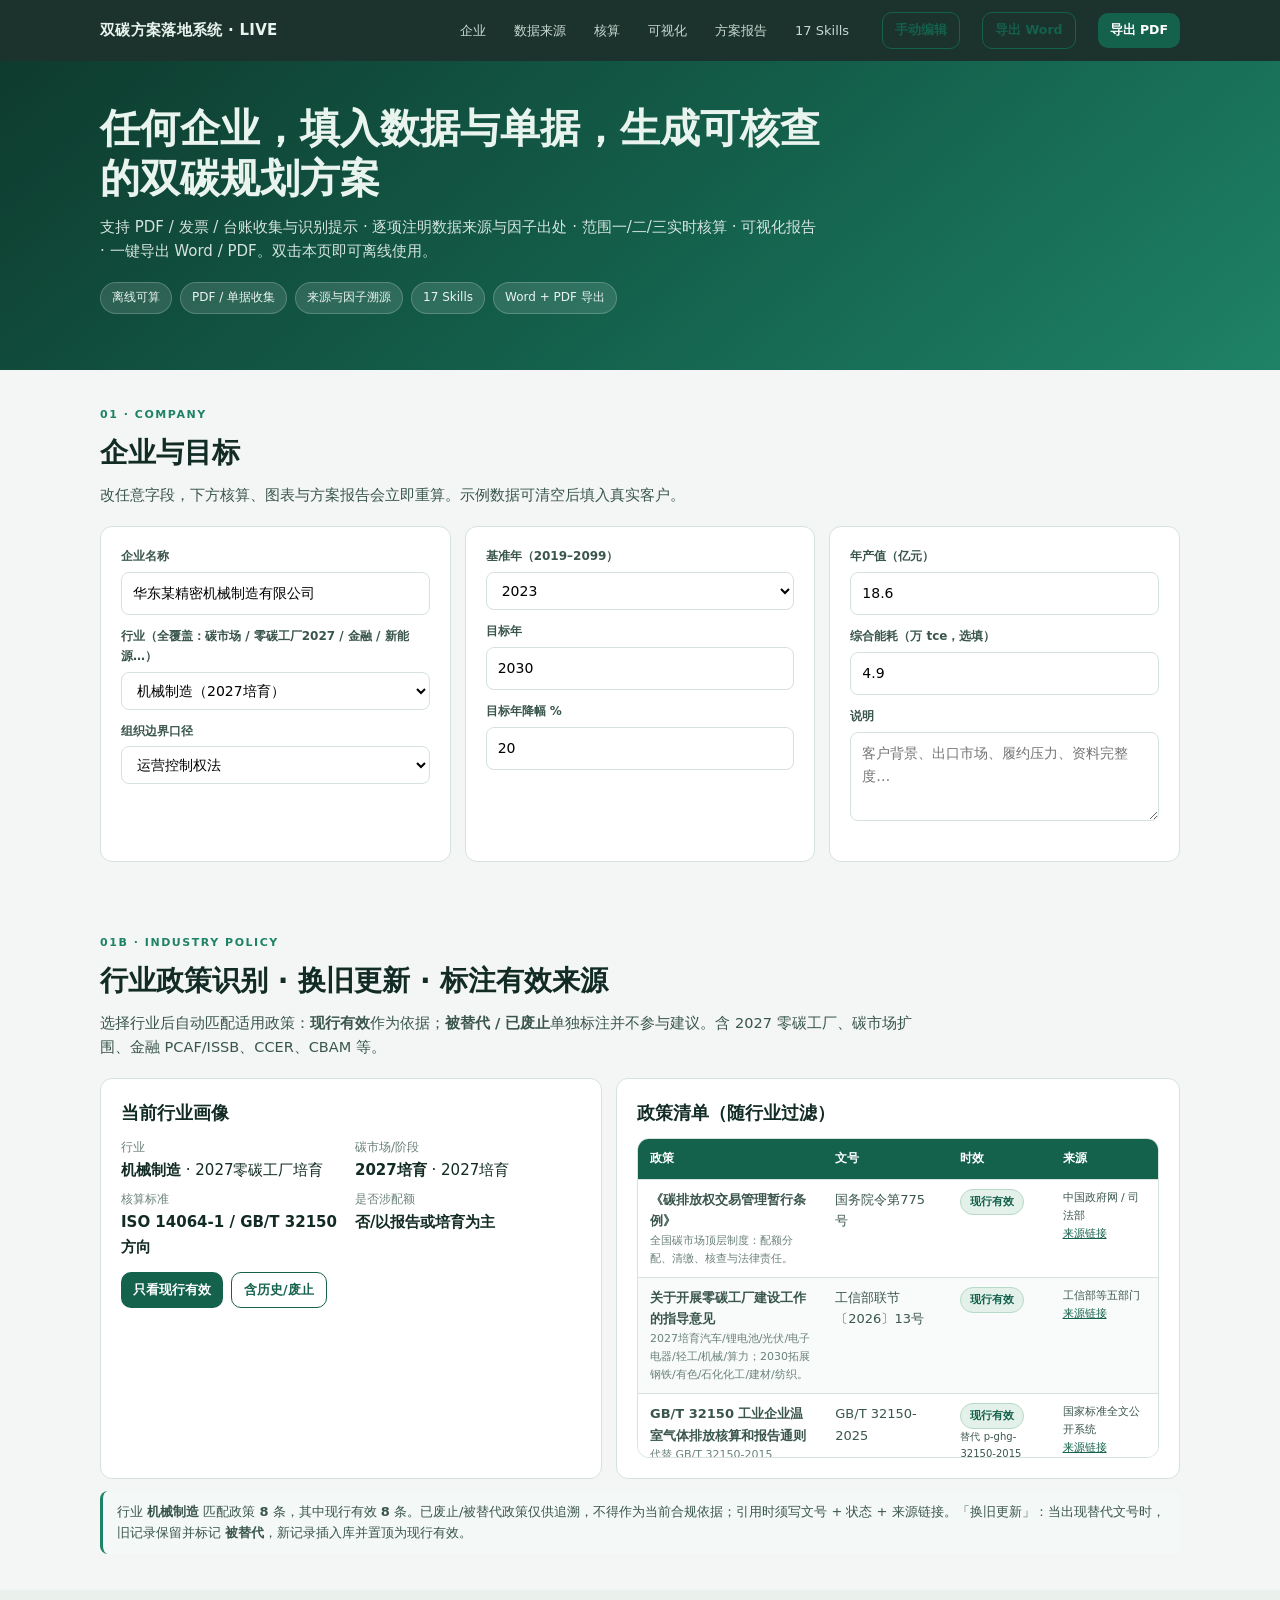
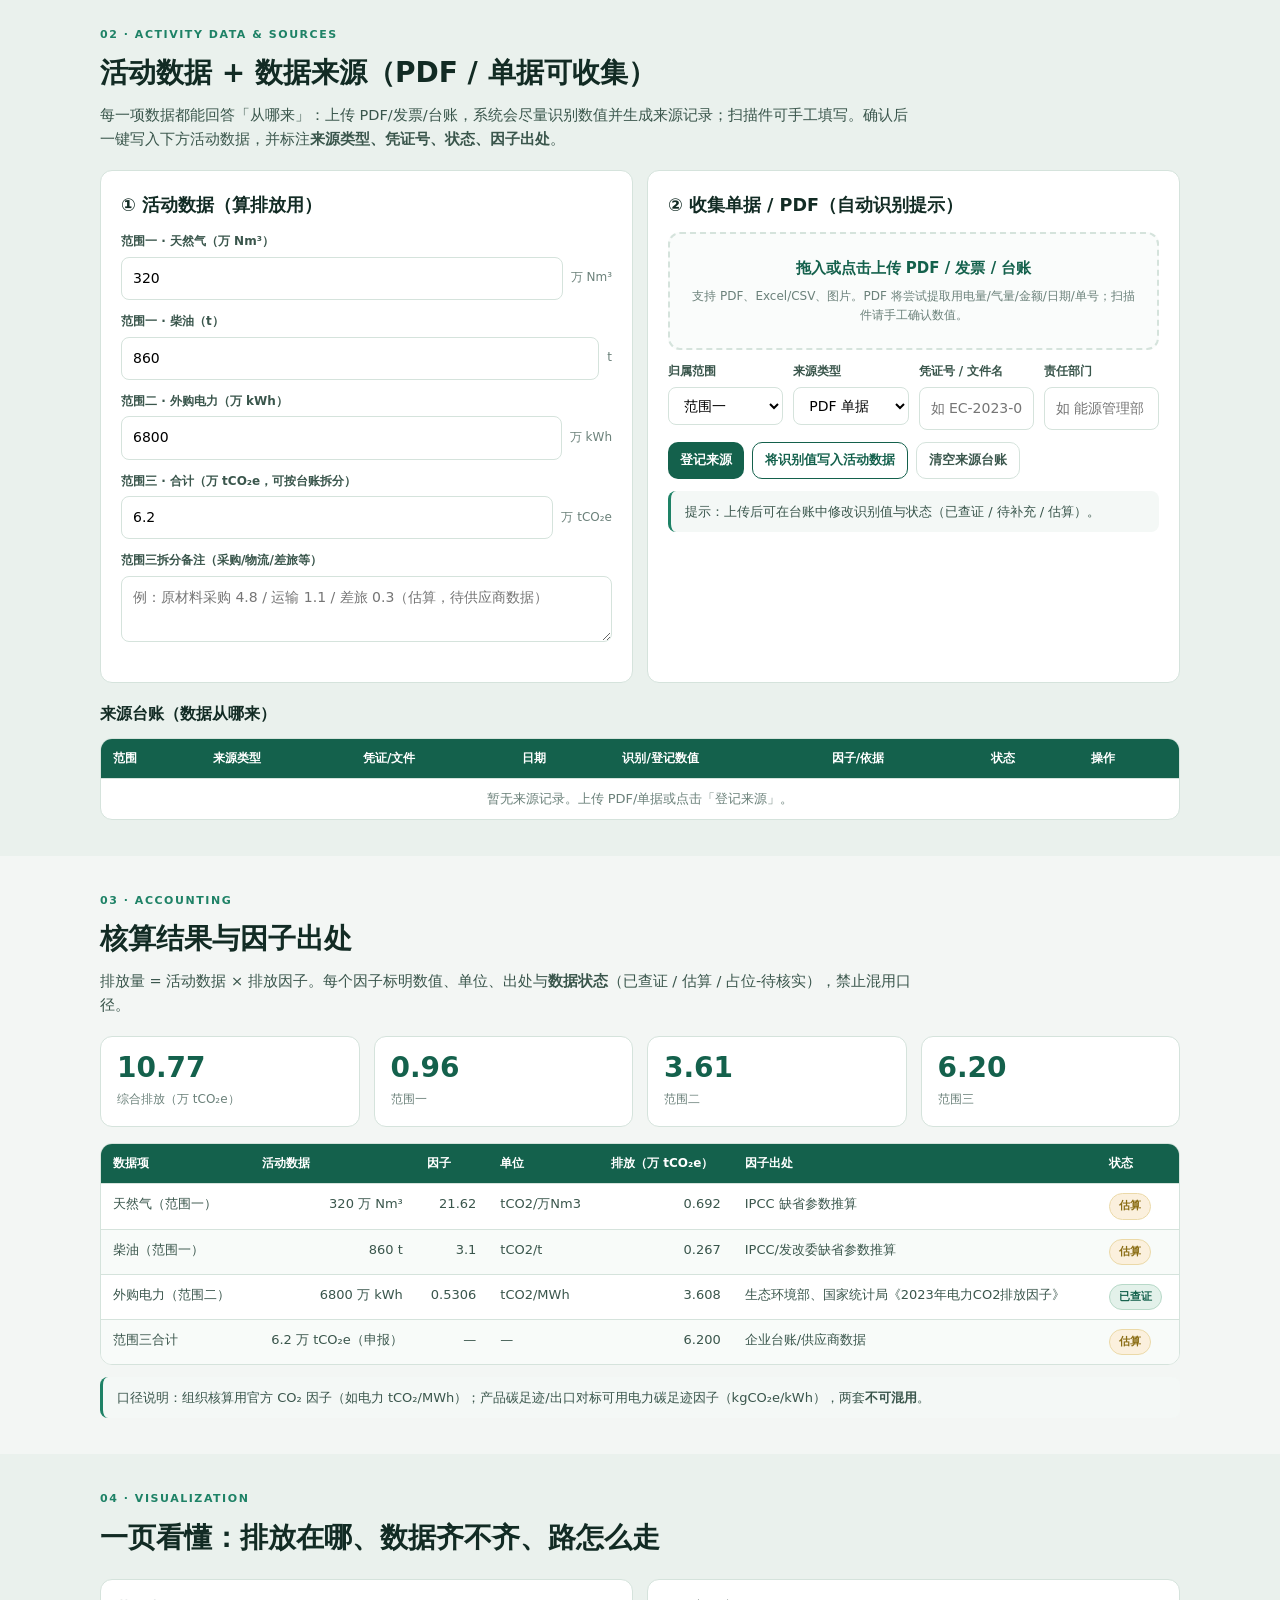
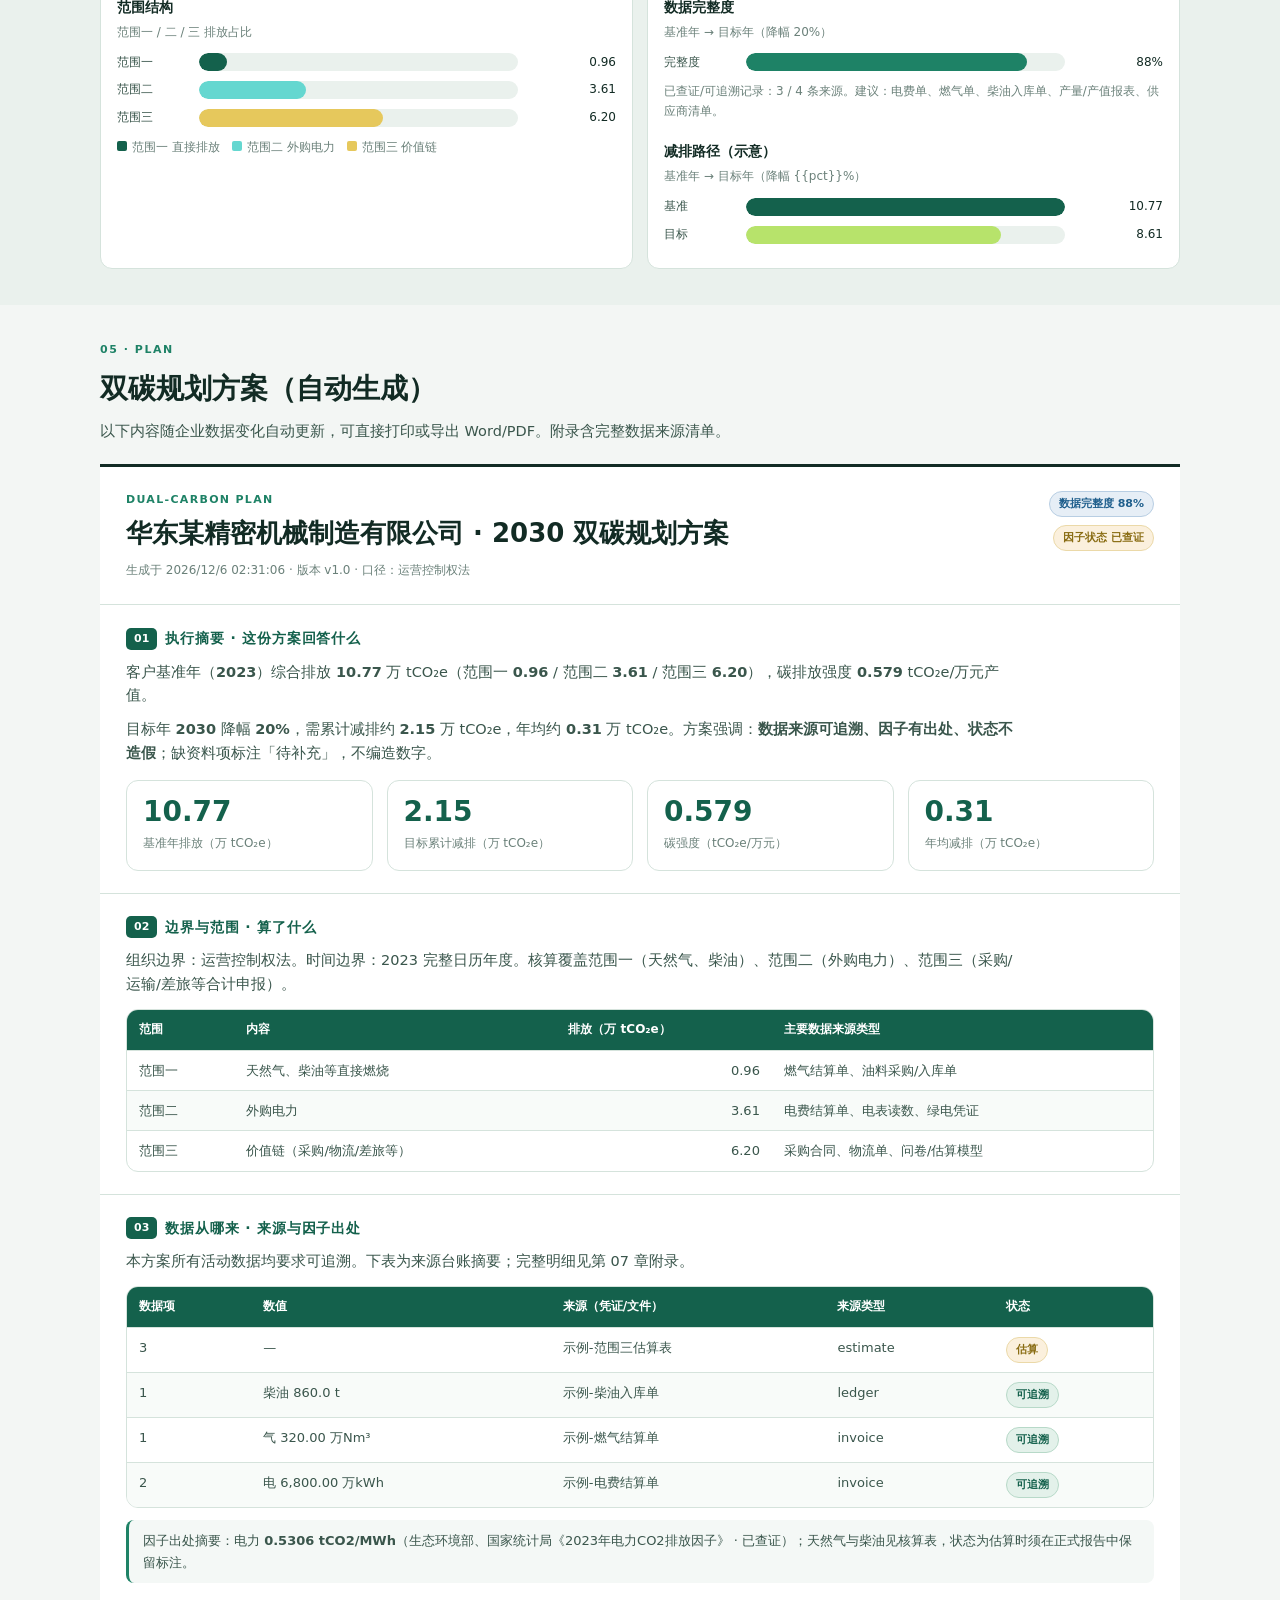
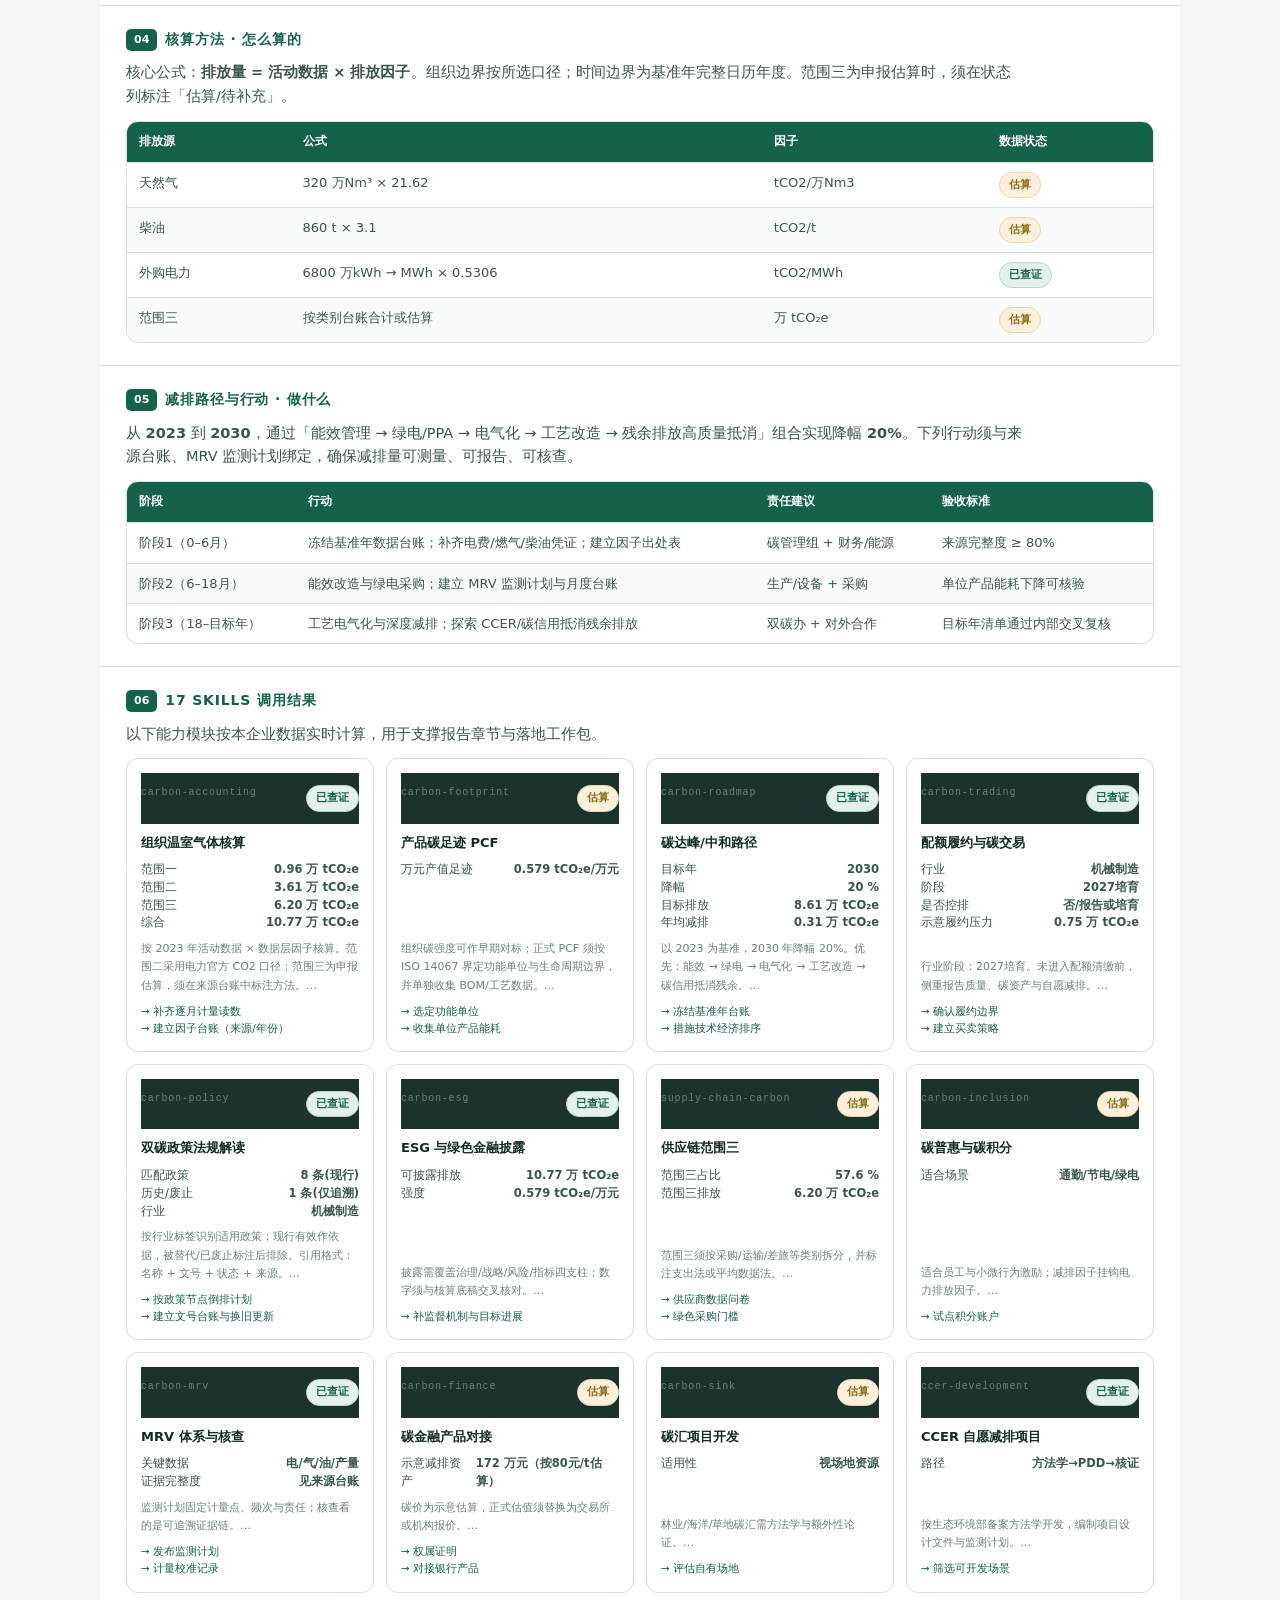
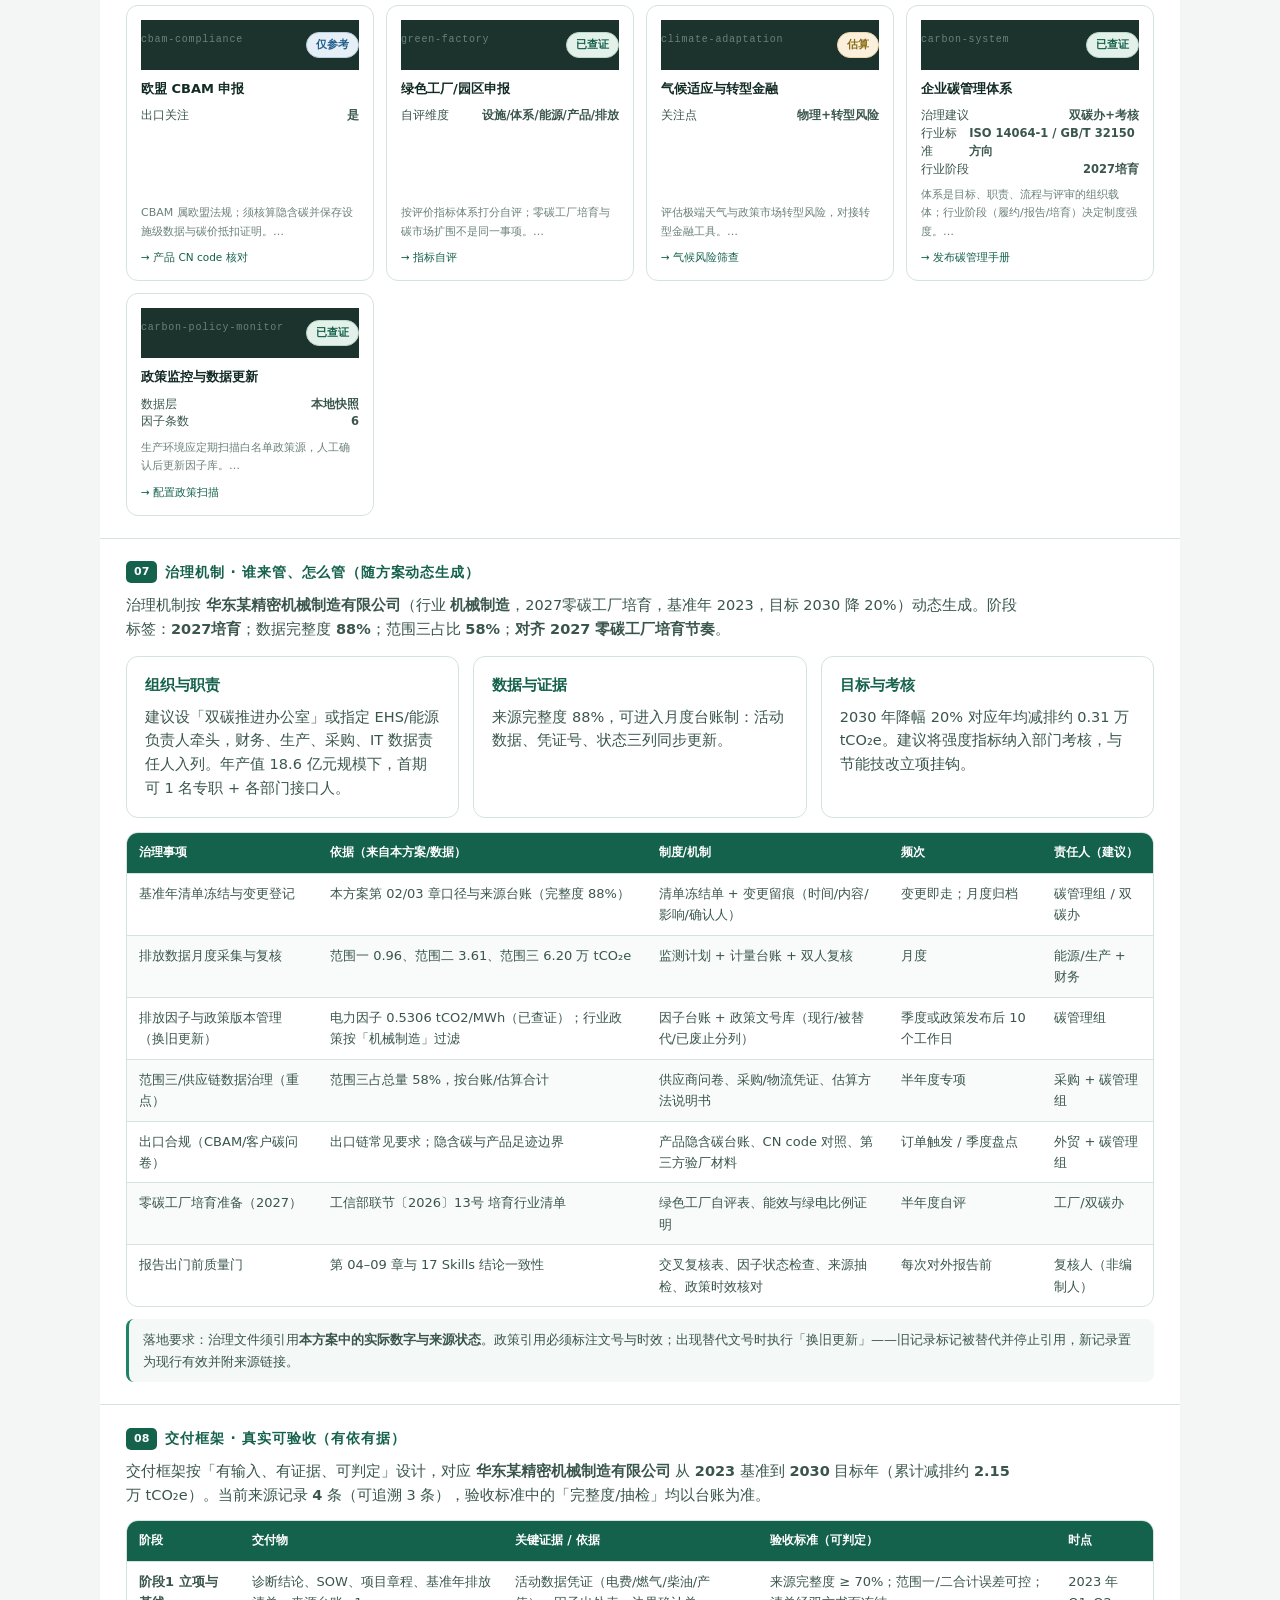
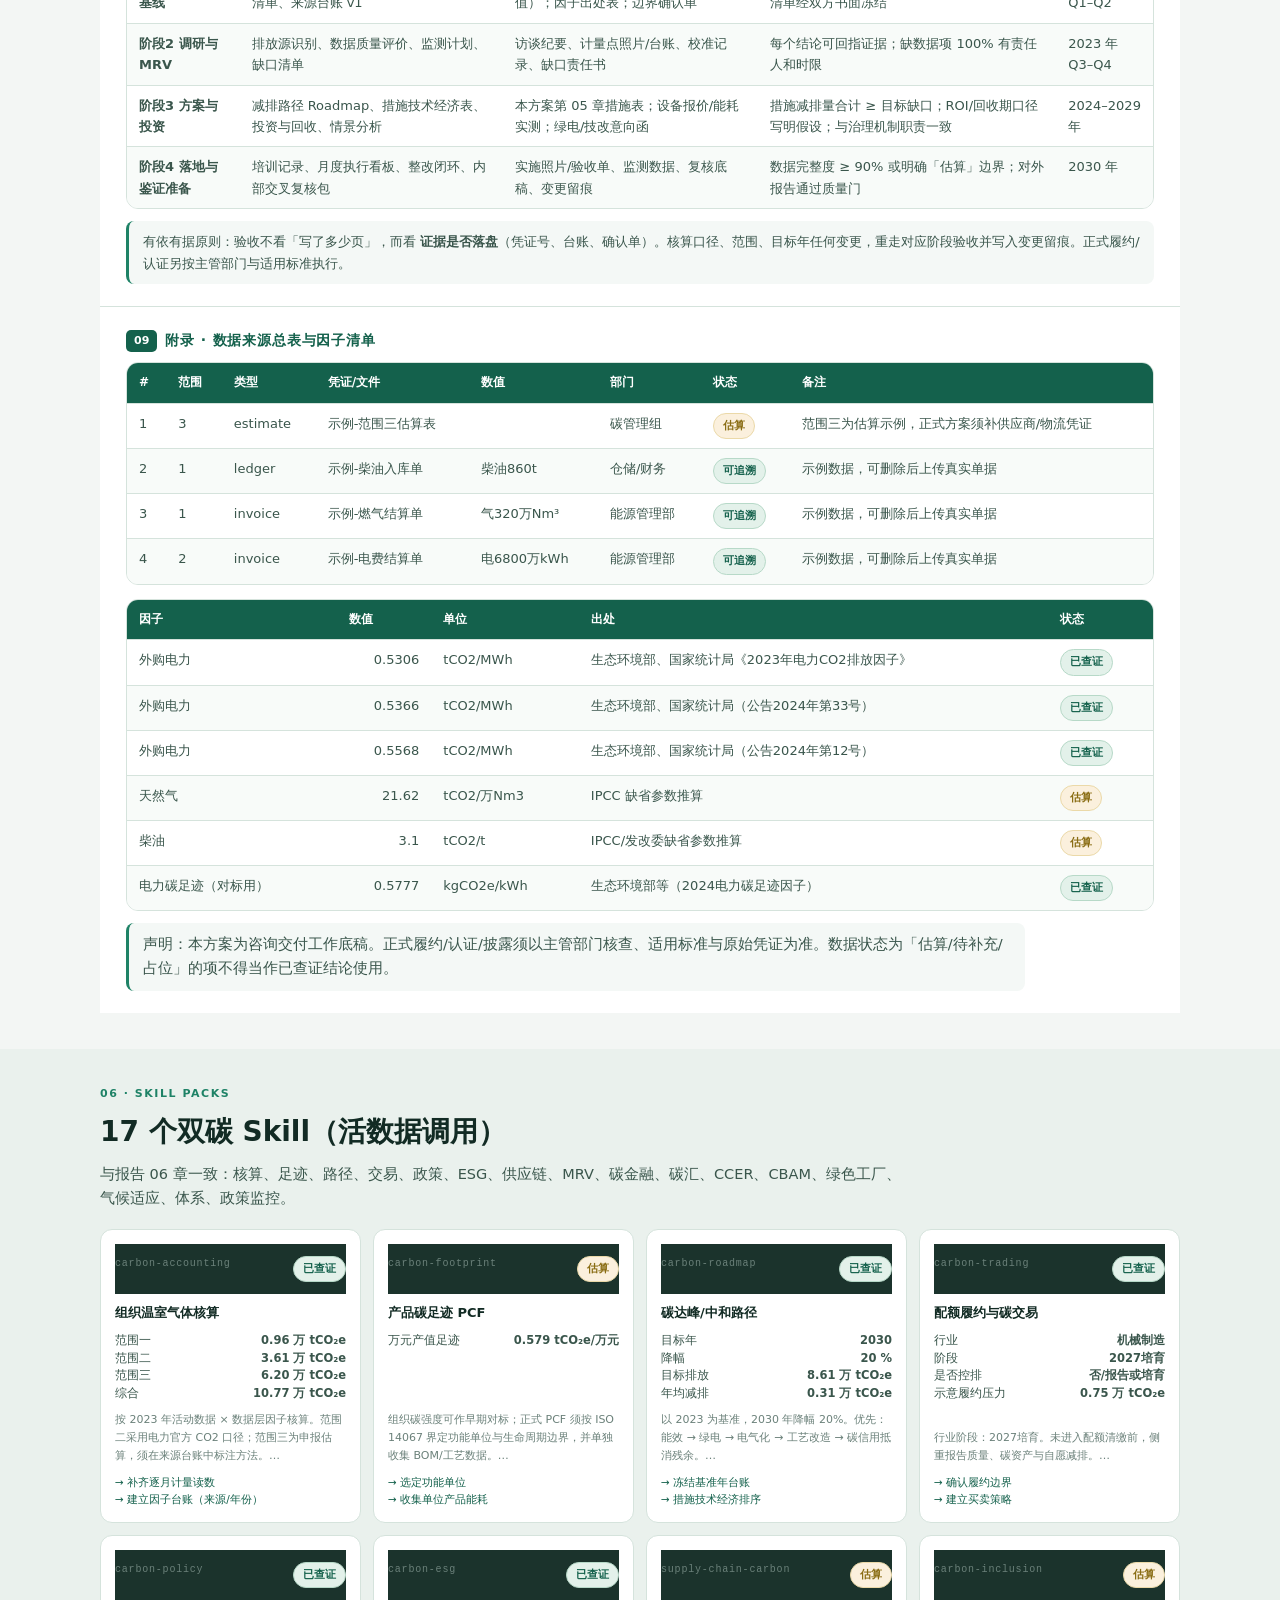
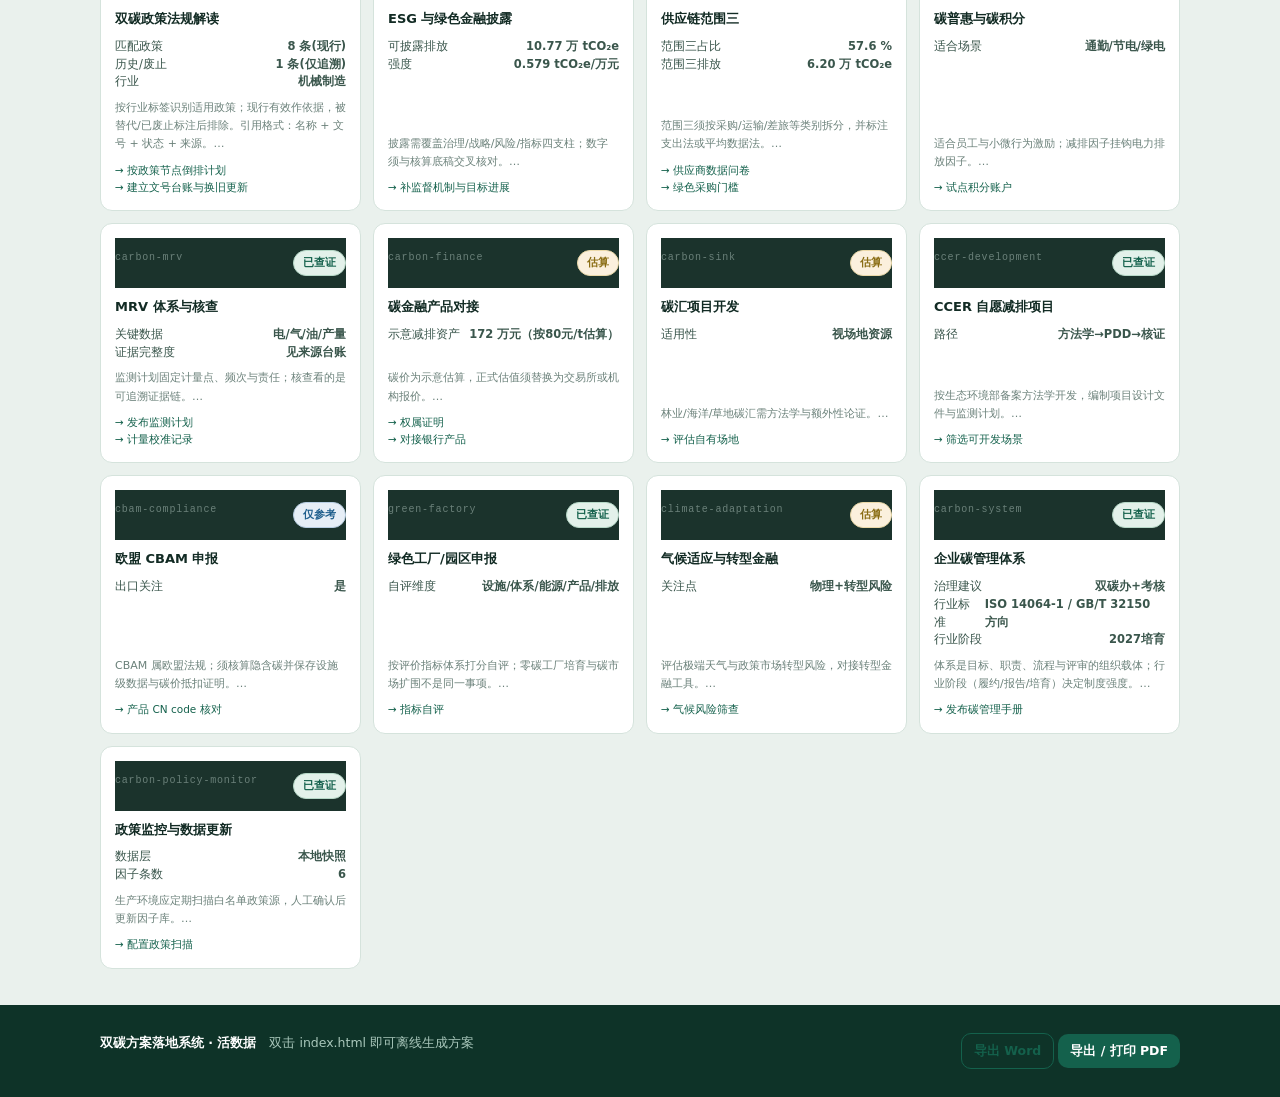
==== commit 0d46394e: "Replace index.html with live dual-carbon plan page Offline-computable plan template: scope 1-3 with " ====
--- a/index.html
+++ b/index.html
@@ -1,2222 +1,432 @@
-<!DOCTYPE html>
-<html lang="zh-CN">
-<head>
-<meta charset="UTF-8">
-<meta name="viewport" content="width=device-width, initial-scale=1">
-<title>双碳方案落地系统 · Senior Carbon Management Consultant Console</title>
-<meta name="description" content="资深碳管理咨询师方案落地系统：售前诊断、公司情况填报、双碳方案生成、五阶段交付框架、证据链与变更留痕。">
-<link rel="preconnect" href="https://fonts.googleapis.com">
-<link rel="preconnect" href="https://fonts.gstatic.com" crossorigin>
-<link href="https://fonts.googleapis.com/css2?family=IBM+Plex+Mono:wght@400;500&family=IBM+Plex+Sans:wght@400;500;600&display=swap" rel="stylesheet">
-<style>
-:root{
-  --canvas:#E9E8E3;--surface:#F5F4EF;--surface-dark:#111713;--panel-dark:#202A24;
-  --ink:#111713;--ink-inverse:#F5F4EF;--ink-muted:#6C746C;
-  --lime:#B7E36B;--cyan:#65D7D0;--yellow:#E6C85C;--red:#D86C5C;
-  --rule:rgba(17,23,19,0.22);--rule-strong:rgba(17,23,19,0.28);--rule-inverse:rgba(245,244,239,0.16);
-  --sans:"IBM Plex Sans",system-ui,-apple-system,"PingFang SC","Microsoft YaHei",sans-serif;
-  --mono:"IBM Plex Mono",ui-monospace,SFMono-Regular,Menlo,monospace;
-  --gutter:32px;--col-gap:24px;--component:16px;--section-gap:96px;--chapter-gap:144px;
-  --readable:680px;--header-h:64px;
-}
-*,*::before,*::after{box-sizing:border-box}
-html{-webkit-text-size-adjust:100%}
-body{margin:0;background:var(--canvas);color:var(--ink);font-family:var(--sans);font-size:16px;line-height:1.5;-webkit-font-smoothing:antialiased;overflow-x:hidden}
-h1,h2,h3,h4,p,figure,ul,ol,dl,table{margin:0}
-ul,ol{padding:0;list-style:none}
-a{color:inherit;text-decoration:none}
-button,input,select,textarea{font:inherit;color:inherit}
-button{background:none;border:0;cursor:pointer}
-img,svg{display:block;max-width:100%}
-:focus-visible{outline:2px solid var(--lime);outline-offset:3px}
-.wrap{max-width:1440px;margin:0 auto;padding:0 var(--gutter)}
-.mono{font-family:var(--mono)}
-.label{font-family:var(--mono);font-size:11px;font-weight:500;line-height:1.2;letter-spacing:.04em;text-transform:uppercase;color:var(--ink-muted)}
-.label--inv{color:rgba(245,244,239,0.6)}
-.data{font-family:var(--mono);font-size:18px;line-height:1.2;font-variant-numeric:tabular-nums}
-.sr-only{position:absolute;width:1px;height:1px;padding:0;margin:-1px;overflow:hidden;clip:rect(0 0 0 0);white-space:nowrap;border:0}
-
-.hdr{position:fixed;inset:0 0 auto 0;z-index:80;height:var(--header-h);background:rgba(17,23,19,0.92);backdrop-filter:blur(10px);border-bottom:1px solid var(--rule-inverse);color:var(--ink-inverse)}
-.hdr__in{height:100%;display:flex;align-items:center;justify-content:space-between;gap:24px}
-.brand{display:flex;align-items:baseline;gap:12px;white-space:nowrap}
-.brand__mark{font-family:var(--mono);font-size:11px;letter-spacing:.14em;color:var(--lime)}
-.brand__name{font-size:16px;font-weight:600;letter-spacing:.02em}
-.nav{display:flex;align-items:center;gap:2px;flex-wrap:wrap}
-.nav a{font-family:var(--mono);font-size:11.5px;font-weight:500;letter-spacing:.04em;padding:8px 10px;border-radius:9999px;color:rgba(245,244,239,0.72);transition:color 160ms ease-out,background 160ms ease-out}
-.nav a:hover{color:var(--ink-inverse);background:rgba(245,244,239,0.08)}
-.nav a[aria-current="page"]{color:var(--surface-dark);background:var(--lime)}
-.hdr__r{display:flex;align-items:center;gap:18px}
-.sysread{display:flex;align-items:center;gap:8px;font-family:var(--mono);font-size:11px;letter-spacing:.04em;color:rgba(245,244,239,0.62);white-space:nowrap}
-.dot{width:7px;height:7px;border-radius:9999px;background:var(--lime);flex:none;animation:pulse 2400ms linear infinite}
-@keyframes pulse{0%,100%{opacity:1}50%{opacity:.35}}
-.btn{display:inline-flex;align-items:center;justify-content:center;gap:10px;min-height:44px;padding:0 20px;border-radius:9999px;background:var(--lime);color:#111713;font-family:var(--mono);font-size:12px;font-weight:500;letter-spacing:.08em;transition:background 160ms ease-out,transform 160ms ease-out,opacity 160ms ease-out}
-.btn:hover{background:var(--cyan);transform:translateY(-1px)}
-.btn--ghost{background:transparent;border:1px solid var(--rule-inverse);color:var(--ink-inverse)}
-.btn--ghost:hover{background:rgba(245,244,239,0.1)}
-.btn--line{background:transparent;border:1px solid var(--rule-strong);color:var(--ink)}
-.btn--line:hover{background:var(--ink);color:var(--ink-inverse)}
-.btn--sm{min-height:36px;padding:0 14px;font-size:11px}
-.btn[disabled]{opacity:.45;cursor:not-allowed;transform:none}
-.btn[disabled]:hover{background:var(--lime);transform:none}
-.burger{display:none;width:44px;height:44px;align-items:center;justify-content:center;border:1px solid var(--rule-inverse);border-radius:9999px}
-.mobnav{position:fixed;inset:0;z-index:90;background:var(--surface-dark);color:var(--ink-inverse);display:none;flex-direction:column;padding:24px}
-.mobnav.is-open{display:flex}
-.mobnav ul{margin-top:36px;display:flex;flex-direction:column}
-.mobnav a{display:block;font-size:26px;font-weight:500;padding:12px 0;border-bottom:1px solid var(--rule-inverse)}
-
-main{padding-top:var(--header-h)}
-.chapter{padding:var(--chapter-gap) 0}
-.chapter--tight{padding:var(--section-gap) 0}
-.sec-head{display:flex;flex-wrap:wrap;align-items:flex-end;justify-content:space-between;gap:24px;margin-bottom:56px}
-.sec-head__t{display:flex;flex-direction:column;gap:14px}
-.sec-head h2{font-size:clamp(28px,3.4vw,48px);font-weight:500;line-height:1.06;letter-spacing:-0.015em;max-width:18ch}
-.sec-head p{color:var(--ink-muted);max-width:54ch}
-.grid{display:grid;gap:var(--col-gap)}
-
-.brief{background:var(--surface-dark);color:var(--ink-inverse);padding:88px 0 0;border-bottom:1px solid var(--rule-inverse)}
-.brief h1{font-size:clamp(36px,4.6vw,68px);font-weight:500;line-height:1.03;letter-spacing:-0.02em;max-width:20ch}
-.brief h1 span{color:var(--lime)}
-.brief__lead{margin-top:24px;color:rgba(245,244,239,0.76);max-width:60ch}
-.brief__meta{margin-top:28px;display:flex;flex-wrap:wrap;gap:8px 18px}
-.fw-rail{margin-top:48px;display:grid;grid-template-columns:repeat(3,1fr);border-top:1px solid var(--rule-inverse)}
-.fw-rail__c{padding:24px 22px 28px;border-left:1px solid var(--rule-inverse);display:flex;flex-direction:column;gap:10px}
-.fw-rail__c:first-child{border-left:0;padding-left:0}
-.fw-rail__c h3{font-family:var(--mono);font-size:12px;letter-spacing:.08em;color:var(--lime);font-weight:500}
-.fw-rail__c p{font-size:14.5px;line-height:1.55;color:rgba(245,244,239,0.82)}
-.fw-rail__c span{font-family:var(--mono);font-size:10.5px;letter-spacing:.03em;color:rgba(245,244,239,0.55);line-height:1.6}
-.redline{margin-top:0;display:grid;grid-template-columns:repeat(3,1fr);border-top:1px solid var(--rule-inverse)}
-.redline--bar{background:rgba(230,200,92,0.06)}
-.redline__c{padding:22px 24px 28px;border-left:1px solid var(--rule-inverse)}
-.redline--bar .redline__c{padding:16px 22px 20px}
-.redline__c:first-child{border-left:0;padding-left:0}
-.redline__c b{display:block;font-family:var(--mono);font-size:13px;letter-spacing:.06em;color:var(--yellow);font-weight:500}
-.redline__c span{display:block;margin-top:10px;font-family:var(--mono);font-size:11px;color:rgba(245,244,239,0.6);line-height:1.6}
-
-.steprail{display:grid;grid-template-columns:repeat(5,1fr);border-top:1px solid var(--rule);border-bottom:1px solid var(--rule);background:var(--surface)}
-.steprail__c{padding:20px 18px;border-left:1px solid var(--rule);display:flex;flex-direction:column;gap:8px}
-.steprail__c:first-child{border-left:0}
-.steprail__c.is-current{background:var(--ink);color:var(--ink-inverse)}
-.steprail__c.is-current .label{color:var(--lime)}
-.steprail__c.is-locked{opacity:.45}
-.steprail__n{font-family:var(--mono);font-size:11px;letter-spacing:.1em;color:var(--ink-muted)}
-.steprail__c.is-current .steprail__n{color:var(--lime)}
-.steprail__t{font-size:15px;font-weight:500}
-.steprail__d{font-family:var(--mono);font-size:10px;letter-spacing:.03em;color:var(--ink-muted)}
-.steprail__c.is-current .steprail__d{color:rgba(245,244,239,0.66)}
-
-.panel{background:var(--surface);border-top:1px solid var(--rule-strong);border-bottom:1px solid var(--rule-strong);padding:28px 26px}
-.panel--dark{background:var(--surface-dark);color:var(--ink-inverse);border-top:1px solid var(--lime)}
-.chips{display:flex;flex-wrap:wrap;gap:8px}
-.chip-btn{min-height:40px;padding:0 14px;border:1px solid var(--rule-strong);border-radius:9999px;font-family:var(--mono);font-size:11px;letter-spacing:.04em;color:var(--ink-muted);display:inline-flex;align-items:center;gap:8px;transition:background 160ms ease-out,color 160ms ease-out,border-color 160ms ease-out}
-.chip-btn:hover{color:var(--ink);border-color:var(--ink)}
-.chip-btn[aria-pressed="true"]{background:var(--ink);color:var(--ink-inverse);border-color:var(--ink)}
-.chip-btn[aria-pressed="true"] .cd{background:var(--lime)}
-.cd{width:7px;height:7px;border-radius:9999px;background:var(--rule);flex:none}
-.chip{display:inline-flex;align-items:center;gap:6px;font-family:var(--mono);font-size:10px;letter-spacing:.06em;padding:3px 8px;border:1px solid var(--rule);color:var(--ink-muted)}
-.chip--lime{border-color:#9AC855;color:#4E6B22}
-.chip--yellow{border-color:#C9AC48;color:#8A6D14}
-.chip--red{border-color:#C4705F;color:#A34231}
-.chip--cyan{border-color:#4FB3AE;color:#1E6B67}
-.chip--inv{border-color:var(--rule-inverse);color:rgba(245,244,239,0.72)}
-
-.fgrid{display:grid;grid-template-columns:1fr 1fr;gap:2px 20px}
-.frow{padding:14px 0;border-bottom:1px solid var(--rule)}
-.frow--full{grid-column:1 / -1}
-.frow > label{display:block;margin-bottom:9px}
-.frow .help{font-family:var(--mono);font-size:10px;letter-spacing:.03em;color:var(--ink-muted);margin-top:8px;line-height:1.5}
-input[type="text"],input[type="number"],select,textarea{width:100%;min-height:44px;padding:10px 12px;background:#FCFBF8;border:1px solid var(--rule-strong);border-radius:0;font-family:var(--mono);font-size:13px}
-textarea{min-height:88px;resize:vertical;line-height:1.5}
-.unit{display:flex;align-items:center;gap:10px}
-.unit span{font-family:var(--mono);font-size:11px;color:var(--ink-muted);white-space:nowrap}
-.note{font-family:var(--mono);font-size:11px;line-height:1.65;color:var(--ink-muted)}
-
-.diagGrid{display:grid;grid-template-columns:7fr 5fr;gap:var(--col-gap);align-items:start}
-.qbox{border-top:1px solid var(--rule);padding:24px 0}
-.qbox:first-child{border-top:0;padding-top:0}
-.qbox__h{display:flex;align-items:baseline;gap:12px;margin-bottom:16px}
-.qbox__n{font-family:var(--mono);font-size:11px;letter-spacing:.12em;color:var(--lime);background:var(--ink);padding:3px 8px}
-.qbox__t{font-size:19px;font-weight:500}
-.qbox__hint{margin-top:14px}
-.out{position:sticky;top:calc(var(--header-h) + 24px)}
-.out__stamp{display:flex;flex-wrap:wrap;align-items:center;justify-content:space-between;gap:12px;padding-bottom:16px;border-bottom:1px solid var(--rule-inverse)}
-.out__body{padding-top:20px;display:flex;flex-direction:column;gap:22px}
-.out__item h4{font-family:var(--mono);font-size:11px;letter-spacing:.08em;color:var(--lime);font-weight:500}
-.out__item p{margin-top:10px;font-size:15px;line-height:1.55;color:rgba(245,244,239,0.86)}
-.out__item ul{margin-top:12px;display:flex;flex-direction:column;gap:9px}
-.out__item li{font-family:var(--mono);font-size:11px;letter-spacing:.03em;color:rgba(245,244,239,0.72);display:flex;gap:10px;line-height:1.6}
-.out__item li::before{content:"→";color:var(--cyan);flex:none}
-.gate{margin-top:22px;padding:16px;border:1px solid var(--rule-inverse);display:flex;flex-wrap:wrap;align-items:center;gap:12px;justify-content:space-between}
-.gate__t{font-family:var(--mono);font-size:11px;letter-spacing:.05em;color:rgba(245,244,239,0.72);line-height:1.6}
-
-.planGrid{display:grid;grid-template-columns:5fr 7fr;gap:var(--col-gap);align-items:start}
-.lock{position:relative}
-.lock__veil{position:absolute;inset:0;z-index:5;background:rgba(233,232,227,0.86);display:flex;flex-direction:column;align-items:center;justify-content:center;gap:16px;text-align:center;padding:32px}
-.lock__veil h3{font-family:var(--mono);font-size:13px;letter-spacing:.08em}
-.lock.is-open .lock__veil{display:none}
-
-.report{background:var(--surface);border-top:2px solid var(--ink)}
-.report__hd{padding:26px;border-bottom:1px solid var(--rule);display:flex;flex-wrap:wrap;gap:18px;align-items:flex-end;justify-content:space-between}
-.report__hd h3{font-size:clamp(21px,2.2vw,30px);font-weight:500;line-height:1.18;max-width:24ch}
-.rmeta{display:flex;flex-wrap:wrap;gap:8px 16px}
-.rsec{padding:30px 26px;border-bottom:1px solid var(--rule)}
-.rsec__n{display:flex;flex-wrap:wrap;align-items:center;gap:12px;margin-bottom:18px}
-.rsec__n h4{font-family:var(--mono);font-size:12px;letter-spacing:.08em;font-weight:500}
-.rsec p{max-width:var(--readable);font-size:15.5px;line-height:1.62;color:#2B332D}
-.rsec p + p{margin-top:14px}
-.kpis{display:grid;grid-template-columns:repeat(4,1fr);border-top:1px solid var(--rule);border-bottom:1px solid var(--rule);margin:22px 0}
-.kpi{padding:20px 18px;border-left:1px solid var(--rule)}
-.kpi:first-child{border-left:0}
-.kpi__v{font-family:var(--mono);font-size:clamp(24px,2.4vw,36px);font-weight:500;line-height:.98;display:flex;align-items:baseline;gap:6px;min-height:38px;transition:opacity 240ms ease-out}
-.kpi__v.is-fading{opacity:0}
-.kpi__u{font-size:13px;color:var(--ink-muted)}
-.kpi__d{margin-top:10px;font-family:var(--mono);font-size:10px;letter-spacing:.04em;color:var(--ink-muted);line-height:1.5}
-.rtabs{display:inline-flex;border:1px solid var(--rule-strong);border-radius:9999px;overflow:hidden}
-.rtabs button{min-height:36px;padding:0 15px;font-family:var(--mono);font-size:11px;letter-spacing:.05em;color:var(--ink-muted);transition:background 160ms ease-out,color 160ms ease-out}
-.rtabs button[aria-pressed="true"]{background:var(--ink);color:var(--ink-inverse)}
-.chart{margin-top:20px;display:flex;flex-direction:column;gap:16px}
-.chart svg{width:100%;height:auto}
-.bar{transform-box:fill-box;transform-origin:bottom;transition:transform 360ms ease-out}
-.axis{stroke:var(--rule);stroke-width:1}
-.axis-t{font-family:var(--mono);font-size:11px;fill:var(--ink-muted);letter-spacing:.03em}
-.legend{display:flex;flex-wrap:wrap;gap:8px 20px}
-.lg{display:inline-flex;align-items:center;gap:8px;font-family:var(--mono);font-size:11px;letter-spacing:.03em;color:var(--ink-muted)}
-.lg i{width:10px;height:10px;flex:none}
-.wf-line{stroke:var(--rule-strong);stroke-width:1;stroke-dasharray:3 3}
-.wf-draw{stroke-dasharray:1;stroke-dashoffset:1;animation:draw 620ms cubic-bezier(.16,1,.3,1) forwards}
-@keyframes draw{to{stroke-dashoffset:0}}
-
-table{width:100%;border-collapse:collapse}
-th,td{text-align:left;padding:13px 12px;border-bottom:1px solid var(--rule);vertical-align:top}
-th{font-family:var(--mono);font-size:10px;font-weight:500;letter-spacing:.06em;text-transform:uppercase;color:var(--ink-muted);border-bottom:1px solid var(--ink)}
-td{font-family:var(--mono);font-size:12px;line-height:1.55}
-td.num{font-variant-numeric:tabular-nums;text-align:right}
-th.num{text-align:right}
-tr.is-new{animation:rowin 240ms ease-out}
-@keyframes rowin{from{opacity:0;transform:translateY(-4px)}to{opacity:1;transform:none}}
-.tbl-scroll{overflow-x:auto;-webkit-overflow-scrolling:touch}
-
-.delivery{background:var(--surface-dark);color:var(--ink-inverse)}
-.dsteps{display:grid;grid-template-columns:repeat(5,1fr);gap:var(--component);margin-top:56px}
-.dstep{position:relative;padding-top:26px;border-top:1px solid var(--rule-inverse);opacity:.32;transition:opacity 420ms cubic-bezier(.16,1,.3,1)}
-.dstep.is-in{opacity:1}
-.dstep__n{font-family:var(--mono);font-size:11px;letter-spacing:.12em;color:var(--lime)}
-.dstep__bar{height:3px;width:0;background:var(--lime);margin:12px 0 16px;transition:width 420ms cubic-bezier(.16,1,.3,1)}
-.dstep.is-in .dstep__bar{width:100%}
-.dstep h3{font-size:21px;font-weight:500;line-height:1.18}
-.dstep__blk{margin-top:16px}
-.dstep__blk b{display:block;font-family:var(--mono);font-size:10px;letter-spacing:.08em;color:rgba(245,244,239,0.5);font-weight:500;margin-bottom:8px}
-.dstep__blk p{font-family:var(--mono);font-size:11px;line-height:1.65;color:rgba(245,244,239,0.82)}
-.dstep__acc{margin-top:18px;padding:12px;background:rgba(183,227,107,0.09);font-family:var(--mono);font-size:11px;line-height:1.6;color:var(--lime)}
-.sow{margin-top:56px;display:grid;grid-template-columns:6fr 6fr;gap:var(--col-gap);border-top:1px solid var(--rule-inverse);padding-top:36px}
-.sow__c h4{font-family:var(--mono);font-size:11px;letter-spacing:.08em;color:var(--lime);font-weight:500;margin-bottom:14px}
-.sow__c p{font-family:var(--mono);font-size:11px;line-height:1.8;color:rgba(245,244,239,0.72)}
-.clause{margin-top:16px;border:1px solid var(--rule-inverse);padding:18px}
-.clause b{color:var(--yellow);font-family:var(--mono);font-size:11px;letter-spacing:.06em}
-.clause p{margin-top:10px}
-.deliv-tbl{width:100%;margin-top:12px}
-.deliv-tbl th,.deliv-tbl td{border-bottom:1px solid var(--rule-inverse);color:rgba(245,244,239,0.82);padding:10px 8px}
-.deliv-tbl th{color:rgba(245,244,239,0.5);border-bottom:1px solid var(--rule-inverse)}
-
-.prods{display:grid;grid-template-columns:repeat(4,1fr);gap:2px;background:var(--rule)}
-.prod{background:var(--surface);padding:24px 20px;display:flex;flex-direction:column;gap:12px;min-height:210px;transition:background 160ms ease-out}
-.prod:hover{background:#FAF9F5}
-.prod__n{font-family:var(--mono);font-size:11px;letter-spacing:.12em;color:var(--ink-muted)}
-.prod h3{font-size:19px;font-weight:500;line-height:1.22}
-.prod p{font-family:var(--mono);font-size:11px;line-height:1.7;color:var(--ink-muted)}
-.prod__tag{margin-top:auto;padding-top:14px;border-top:1px solid var(--rule)}
-.prod.is-rec{border-top:2px solid var(--lime);background:#FAF9F5}
-.matrix{margin-top:56px}
-
-.qgrid{display:grid;grid-template-columns:5fr 7fr;gap:var(--col-gap);align-items:start}
-.gates{display:flex;flex-direction:column;gap:2px;background:var(--rule)}
-.gate-c{background:var(--surface);padding:20px;display:flex;flex-direction:column;gap:10px}
-.gate-c h4{font-family:var(--mono);font-size:12px;letter-spacing:.05em}
-.gate-c p{font-family:var(--mono);font-size:11px;line-height:1.7;color:var(--ink-muted)}
-.ask{margin-top:16px;background:var(--ink);color:var(--ink-inverse);padding:22px}
-.ask b{display:block;font-family:var(--mono);font-size:11px;letter-spacing:.08em;color:var(--lime)}
-.ask p{margin-top:12px;font-size:19px;font-weight:500;line-height:1.35}
-
-.gov{display:grid;grid-template-columns:repeat(4,1fr);gap:2px;background:var(--rule)}
-.gov__c{background:var(--surface);padding:22px 20px;display:flex;flex-direction:column;gap:10px;min-height:170px}
-.gov__c h4{font-family:var(--mono);font-size:12px;letter-spacing:.05em}
-.gov__c p{font-family:var(--mono);font-size:11px;line-height:1.7;color:var(--ink-muted)}
-.gov__c b{font-family:var(--mono);font-size:10px;letter-spacing:.06em;color:#4E6B22}
-
-.pol{display:grid;grid-template-columns:repeat(2,1fr);gap:2px;background:var(--rule)}
-.pol__c{background:var(--surface);padding:22px 20px;display:flex;flex-direction:column;gap:10px}
-.pol__c h4{font-family:var(--mono);font-size:12px;letter-spacing:.03em;line-height:1.5}
-.pol__d{display:flex;flex-wrap:wrap;gap:8px 14px}
-.pol__warn{margin-top:6px;padding:10px 12px;background:rgba(230,200,92,0.12);border-left:2px solid var(--yellow);font-family:var(--mono);font-size:10.5px;line-height:1.7;color:#6D5A16}
-
-.foot{background:var(--surface-dark);color:var(--ink-inverse);padding:64px 0 30px}
-.foot__top{display:grid;grid-template-columns:6fr 3fr 3fr;gap:var(--col-gap);padding-bottom:40px;border-bottom:1px solid var(--rule-inverse)}
-.foot h2{font-size:clamp(24px,2.8vw,38px);font-weight:500;line-height:1.12;letter-spacing:-0.012em;max-width:20ch}
-.foot h4{font-family:var(--mono);font-size:11px;letter-spacing:.08em;color:rgba(245,244,239,0.55);margin-bottom:14px;font-weight:500}
-.foot li{margin-bottom:10px}
-.foot li a{font-family:var(--mono);font-size:12px;color:rgba(245,244,239,0.82)}
-.foot li a:hover{color:var(--lime)}
-.foot__bot{padding-top:22px;display:flex;flex-wrap:wrap;gap:10px 30px;justify-content:space-between;font-family:var(--mono);font-size:11px;letter-spacing:.04em;color:rgba(245,244,239,0.5)}
-
-.viewmode{display:inline-flex;border:1px solid var(--rule-inverse);border-radius:9999px;overflow:hidden}
-.viewmode button{min-height:32px;padding:0 12px;font-family:var(--mono);font-size:10px;letter-spacing:.06em;color:rgba(245,244,239,.66);transition:background 160ms ease-out,color 160ms ease-out}
-.viewmode button[aria-pressed="true"]{background:var(--lime);color:var(--surface-dark)}
-body[data-mode="client"] .consult-only{display:none !important}
-.modebar{display:none;padding:10px 0;border-bottom:1px solid var(--rule);background:var(--surface)}
-body[data-mode="client"] .modebar{display:block}
-
-.tgt{display:grid;grid-template-columns:repeat(3,1fr);gap:2px;background:var(--rule);margin-top:14px}
-.tgt__c{background:var(--surface);padding:18px;display:flex;flex-direction:column;gap:8px}
-.tgt__c h5{font-family:var(--mono);font-size:11px;letter-spacing:.06em;color:var(--ink-muted);font-weight:500}
-.tgt__c .data{font-size:22px}
-.tgt__c p{font-family:var(--mono);font-size:10.5px;line-height:1.6;color:var(--ink-muted)}
-
-.scen{display:grid;grid-template-columns:repeat(3,1fr);gap:var(--component);margin-top:20px}
-.scen__c{border:1px solid var(--rule-strong);padding:20px;display:flex;flex-direction:column;gap:10px}
-.scen__c.is-active{border-color:var(--ink);border-top:3px solid var(--lime)}
-.scen__c h5{font-family:var(--mono);font-size:11px;letter-spacing:.05em}
-.scen__c dl{display:flex;flex-direction:column;gap:8px;margin-top:4px}
-.scen__c dl div{display:flex;justify-content:space-between;gap:10px;font-family:var(--mono);font-size:11px;padding-bottom:7px;border-bottom:1px solid var(--rule)}
-.scen__c dt{color:var(--ink-muted)}
-.scen__c dd{margin:0;font-variant-numeric:tabular-nums}
-
-.s3-note{display:flex;flex-wrap:wrap;gap:8px;align-items:center;margin-top:10px}
-
-details.fold{border-top:1px solid var(--rule-strong);border-bottom:1px solid var(--rule-strong);background:var(--surface)}
-details.fold > summary{list-style:none;cursor:pointer;padding:20px 26px;display:flex;align-items:center;justify-content:space-between;gap:16px}
-details.fold > summary::-webkit-details-marker{display:none}
-details.fold > summary h3{font-size:19px;font-weight:500}
-details.fold > summary .fold__hint{font-family:var(--mono);font-size:11px;color:var(--ink-muted)}
-details.fold > summary::after{content:"＋";font-family:var(--mono);font-size:15px;color:var(--ink-muted)}
-details.fold[open] > summary::after{content:"－"}
-details.fold > .fold__body{padding:0 26px 30px}
-
-/* BACK-CALC */
-.bc-box{background:var(--surface);border:1px solid var(--rule-strong);border-top:2px solid var(--cyan);padding:20px}
-.bc-box .fgrid{grid-template-columns:1fr 1fr}
-.bc-formula{margin-top:12px;padding:10px 12px;background:rgba(101,215,208,0.08);border-left:2px solid var(--cyan);font-family:var(--mono);font-size:11px;color:#1E6B67;line-height:1.7}
-.bc-result{background:#F0EFE9 !important;font-weight:500}
-
-/* POLICY TRACKER */
-.pol-track{background:var(--surface);border-top:2px solid var(--yellow);border-bottom:1px solid var(--rule-strong);padding:20px 26px;margin-bottom:24px}
-.pol-track__grid{display:flex;flex-wrap:wrap;gap:16px;align-items:center;justify-content:space-between}
-.pol-track__src{margin-top:14px;display:flex;flex-wrap:wrap;gap:6px}
-
-/* VERSION HISTORY */
-.ver-hist{margin-top:10px}
-.ver-hist > summary{list-style:none;cursor:pointer;font-family:var(--mono);font-size:10.5px;color:var(--ink-muted)}
-.ver-hist > summary::-webkit-details-marker{display:none}
-.ver-hist > summary::before{content:"▸ "}
-.ver-hist[open] > summary::before{content:"▾ "}
-.ver-hist table{margin-top:8px}
-.ver-hist th,.ver-hist td{padding:8px 6px;font-size:10.5px}
-
-@media (max-width:1199px){
-  .diagGrid,.planGrid,.qgrid{grid-template-columns:1fr}
-  .out{position:static}
-  .dsteps{grid-template-columns:repeat(3,1fr);row-gap:36px}
-  .prods{grid-template-columns:repeat(2,1fr)}
-  .fw-rail,.redline,.redline--bar{grid-template-columns:1fr}
-  .fw-rail__c,.redline__c{border-left:0;border-top:1px solid var(--rule-inverse);padding-left:0}
-  .fw-rail__c:first-child,.redline__c:first-child{border-top:0}
-  .sow{grid-template-columns:1fr}
-  .gov,.tgt,.scen{grid-template-columns:1fr 1fr}
-}
-@media (max-width:900px){
-  .nav{display:none}.burger{display:inline-flex}.sysread{display:none}
-}
-@media (max-width:767px){
-  :root{--gutter:20px;--header-h:60px;--chapter-gap:88px;--section-gap:64px}
-  .redline,.steprail,.pol{grid-template-columns:1fr}
-  .redline__c,.steprail__c{border-left:0;padding-left:0;border-top:1px solid var(--rule-inverse)}
-  .redline__c:first-child,.steprail__c:first-child{border-top:0}
-  .steprail__c{border-top:1px solid var(--rule)}
-  .dsteps{grid-template-columns:1fr;row-gap:0}
-  .dstep{padding:26px 0}
-  .dstep__bar{width:100%;height:2px}
-  .prods{grid-template-columns:1fr}
-  .kpis{grid-template-columns:1fr 1fr}
-  .kpi{border-top:1px solid var(--rule)}
-  .kpi:nth-child(odd){border-left:0}
-  .kpi:nth-child(-n+2){border-top:0}
-  .fgrid,.bc-box .fgrid{grid-template-columns:1fr}
-  .foot__top{grid-template-columns:1fr;gap:36px}
-  .btn{width:auto}
-  .report__hd,.rsec{padding:22px 20px}
-  table{min-width:660px}
-  .gov,.tgt,.scen{grid-template-columns:1fr}
-  .viewmode{display:none}
-}
-@media (prefers-reduced-motion:reduce){
-  *,*::before,*::after{animation-duration:.001ms !important;animation-iteration-count:1 !important;transition-duration:.001ms !important}
-  .dstep{opacity:1 !important}.dstep__bar{width:100% !important}
-  .wf-draw{stroke-dashoffset:0 !important;animation:none !important}
-}
-</style>
-</head>
-<body>
-
-<header class="hdr">
-  <div class="wrap hdr__in">
-    <a class="brand" href="#top">
-      <span class="brand__mark">CONSULTING CONSOLE</span>
-      <span class="brand__name">双碳方案落地系统</span>
-    </a>
-    <nav class="nav" aria-label="主导航">
-      <a href="#diagnose" aria-current="page">售前诊断</a>
-      <a href="#plan">方案生成</a>
-      <a href="#governance">治理机制</a>
-      <a href="#delivery">交付框架</a>
-      <a href="#products">产品线</a>
-      <a href="#quality">质量门</a>
-      <a href="#policy">政策与标准</a>
-    </nav>
-    <div class="hdr__r">
-      <div class="sysread"><span class="dot" aria-hidden="true"></span><span>项目 / CS-2025-042 · 核验 2026.10</span></div>
-      <div class="viewmode" role="group" aria-label="视图模式">
-        <button type="button" id="mode-consult" aria-pressed="true">咨询工作</button>
-        <button type="button" id="mode-client" aria-pressed="false">客户演示</button>
-      </div>
-      <a class="btn" href="#diagnose">开始售前诊断</a>
-      <button class="burger" id="burger" aria-label="打开导航菜单" aria-expanded="false" aria-controls="mobnav">
-        <svg width="18" height="18" viewBox="0 0 18 18" fill="none" stroke="currentColor" stroke-width="1.5" aria-hidden="true"><path d="M2 5h14M2 9h14M2 13h14"/></svg>
-      </button>
-    </div>
-  </div>
-</header>
-
-<div class="mobnav" id="mobnav" role="dialog" aria-modal="true" aria-label="导航菜单">
-  <div style="display:flex;align-items:center;justify-content:space-between">
-    <span class="brand__mark">CONSULTING CONSOLE</span>
-    <button class="btn btn--ghost btn--sm" id="mobnav-close">关闭</button>
-  </div>
-  <ul>
-    <li><a href="#diagnose">售前诊断</a></li>
-    <li><a href="#plan">方案生成</a></li>
-    <li><a href="#governance">治理机制</a></li>
-    <li><a href="#delivery">交付框架</a></li>
-    <li><a href="#products">产品线</a></li>
-    <li><a href="#quality">质量门</a></li>
-    <li><a href="#policy">政策与标准</a></li>
-  </ul>
-</div>
-
-<main id="top">
-<div class="modebar">
-  <div class="wrap">
-    <p class="note">客户演示视图 / CLIENT VIEW — 已隐藏内部工具（诊断问卷、变更登记、政策全库）。切换回「咨询工作」可查看完整工作底稿。</p>
-  </div>
-</div>
-
-<section class="brief" aria-labelledby="brief-t">
-  <div class="wrap">
-    <p class="label label--inv">SENIOR CARBON MANAGEMENT CONSULTANT / 系统说明</p>
-    <h1 id="brief-t" style="margin-top:20px">先对症，再开方：<br>把双碳咨询全流程<span>装进一个可核查的系统</span></h1>
-    <p class="brief__lead">接需求先输出工作框架（理解、假设、边界），再执行。系统内置五阶段交付框架、八大产品线、成熟度匹配、行业适配、反推核算与证据链机制，所有结论必须挂来源、口径、凭证，交付物经得起第三方核查。</p>
-    <div class="brief__meta">
-      <span class="chip chip--inv">GHG Protocol</span>
-      <span class="chip chip--inv">ISO 14064-1:2018</span>
-      <span class="chip chip--inv">ISO 14067:2018</span>
-      <span class="chip chip--inv">全国碳市场（发电·钢铁·水泥·电解铝）</span>
-      <span class="chip chip--inv">CCER</span>
-      <span class="chip chip--inv">CBAM</span>
-      <span class="chip chip--inv">零碳工厂</span>
-      <span class="chip chip--inv">ESG / TCFD / ISSB</span>
-    </div>
-
-    <div class="fw-rail">
-      <div class="fw-rail__c">
-        <h3>01 / 理解</h3>
-        <p>客户在哪个阶段，谁决策，钱从哪出，合规压力来自哪一端。</p>
-        <span>诊断三问：成熟度 · 痛点 · 预算与决策链 → 结论先行，证据挂账</span>
-      </div>
-      <div class="fw-rail__c">
-        <h3>02 / 假设</h3>
-        <p>口径声明清楚，因子标注版本与生效日期，无法核实一律标「待补充」。</p>
-        <span>边界：运营控制权法 · 完整日历年度 · 显著性源全纳入 · 减排量取下限</span>
-      </div>
-      <div class="fw-rail__c">
-        <h3>03 / 边界</h3>
-        <p>范围、口径、时间表任一变动即为变更，重走验收标准后生效。</p>
-        <span>变更留痕：时间 / 内容 / 影响评估 / 确认人 · 废止版本不得引用</span>
-      </div>
-    </div>
-
-    <div class="redline redline--bar">
-      <div class="redline__c"><b>红线一 / 不夸大</b><span>减排量取保守下限，可核验的才算数。</span></div>
-      <div class="redline__c"><b>红线二 / 不遗漏</b><span>显著性排放源全纳入，排除项须书面声明。</span></div>
-      <div class="redline__c"><b>红线三 / 不混淆</b><span>口径逐项声明，不同口径数据不并列比较。</span></div>
-    </div>
-  </div>
-</section>
-
-<div class="wrap" style="padding-top:0">
-  <div class="steprail" id="steprail" role="group" aria-label="五阶段交付框架进度">
-    <div class="steprail__c is-current"><span class="steprail__n">PHASE 01</span><span class="steprail__t">售前诊断</span><span class="steprail__d">诊断结论 + 项目建议书</span></div>
-    <div class="steprail__c is-locked"><span class="steprail__n">PHASE 02</span><span class="steprail__t">项目启动</span><span class="steprail__d">SOW + 项目章程</span></div>
-    <div class="steprail__c is-locked"><span class="steprail__n">PHASE 03</span><span class="steprail__t">现状调研</span><span class="steprail__d">排放源 + 数据台账</span></div>
-    <div class="steprail__c is-locked"><span class="steprail__n">PHASE 04</span><span class="steprail__t">方案设计</span><span class="steprail__d">基线 + Roadmap + 路线图</span></div>
-    <div class="steprail__c is-locked"><span class="steprail__n">PHASE 05</span><span class="steprail__t">交付与落地</span><span class="steprail__d">终版报告 + 落地支持</span></div>
-  </div>
-</div>
-
-<section class="chapter chapter--tight" id="diagnose" aria-labelledby="diag-t">
-  <div class="wrap">
-    <div class="sec-head">
-      <div class="sec-head__t">
-        <p class="label">PHASE 01 / PRE-SALES DIAGNOSIS</p>
-        <h2 id="diag-t">售前诊断三问</h2>
-      </div>
-      <p>任何需求先完成售前诊断，不跳过。三问完成后系统输出三项：客户成熟度判断、推荐产品线组合、选择理由。禁止跨阶段硬推。</p>
-    </div>
-
-    <div class="diagGrid">
-      <form class="panel consult-only" id="diagForm" novalidate aria-label="售前诊断问卷">
-        <div class="qbox">
-          <div class="qbox__h"><span class="qbox__n">Q1</span><h3 class="qbox__t">成熟度阶段：客户现在处在哪一档？</h3></div>
-          <div class="chips" role="group" aria-label="成熟度阶段">
-            <button type="button" class="chip-btn" data-stage="compliance" aria-pressed="false"><span class="cd"></span>合规阶段 / 被要求核算或履约</button>
-            <button type="button" class="chip-btn" data-stage="data" aria-pressed="false"><span class="cd"></span>数据阶段 / 想建核算体系</button>
-            <button type="button" class="chip-btn" data-stage="strategy" aria-pressed="false"><span class="cd"></span>战略阶段 / 主动管理碳绩效</button>
-            <button type="button" class="chip-btn" data-stage="value" aria-pressed="false"><span class="cd"></span>价值阶段 / 碳资产变现、品牌、融资</button>
-          </div>
-          <p class="note qbox__hint">判据：强制履约义务 → 可核查台账 → 目标年与预算 → 变现诉求。以已有机制为准，非口头意愿。</p>
-        </div>
-
-        <div class="qbox">
-          <div class="qbox__h"><span class="qbox__n">Q2</span><h3 class="qbox__t">核心痛点：这次为什么必须做？</h3></div>
-          <div class="chips" role="group" aria-label="核心痛点">
-            <button type="button" class="chip-btn" data-pain="risk" aria-pressed="false"><span class="cd"></span>合规风险</button>
-            <button type="button" class="chip-btn" data-pain="cost" aria-pressed="false"><span class="cd"></span>降本增效</button>
-            <button type="button" class="chip-btn" data-pain="cbam" aria-pressed="false"><span class="cd"></span>出口门槛 / CBAM</button>
-            <button type="button" class="chip-btn" data-pain="finance" aria-pressed="false"><span class="cd"></span>融资与 ESG 评级</button>
-            <button type="button" class="chip-btn" data-pain="brand" aria-pressed="false"><span class="cd"></span>品牌与客户要求</button>
-            <button type="button" class="chip-btn" data-pain="zero" aria-pressed="false"><span class="cd"></span>零碳工厂 / 绿色供应链</button>
-          </div>
-          <p class="note qbox__hint">每个痛点对应一个待核实数据项：合规→配额清单；出口→嵌入排放来源；融资→评级口径；零碳→行业评价细则。</p>
-        </div>
-
-        <div class="qbox">
-          <div class="qbox__h"><span class="qbox__n">Q3</span><h3 class="qbox__t">预算与决策链：钱谁批、事谁定？</h3></div>
-          <div class="chips" role="group" aria-label="预算区间" style="margin-bottom:12px">
-            <button type="button" class="chip-btn" data-budget="a" aria-pressed="false"><span class="cd"></span>预算 &lt; 30 万</button>
-            <button type="button" class="chip-btn" data-budget="b" aria-pressed="false"><span class="cd"></span>30 – 100 万</button>
-            <button type="button" class="chip-btn" data-budget="c" aria-pressed="false"><span class="cd"></span>100 – 300 万</button>
-            <button type="button" class="chip-btn" data-budget="d" aria-pressed="false"><span class="cd"></span>&gt; 300 万 / 分期</button>
-          </div>
-          <div class="chips" role="group" aria-label="决策链">
-            <button type="button" class="chip-btn" data-chain="single" aria-pressed="false"><span class="cd"></span>单一决策人</button>
-            <button type="button" class="chip-btn" data-chain="committee" aria-pressed="false"><span class="cd"></span>跨部门委员会</button>
-            <button type="button" class="chip-btn" data-chain="hq" aria-pressed="false"><span class="cd"></span>集团总部批复</button>
-          </div>
-          <p class="note qbox__hint">决策链决定节奏：单一决策人直进 SOW；委员会先给一页纸价值主张；总部批复备集团口径与分期。</p>
-        </div>
-
-        <div class="frow frow--full" style="border-bottom:0;padding-top:20px">
-          <label class="label" for="diag-memo">诊断备注 / 证据线索（访谈记录、公开披露、政策名单）</label>
-          <textarea id="diag-memo" placeholder="例：2024 年被纳入地方重点用能单位名单；主要出口目的地为欧盟，客户问卷要求提供 ISO 14067 产品碳足迹……"></textarea>
-        </div>
-
-        <div style="display:flex;flex-wrap:wrap;gap:12px;padding-top:18px;border-top:1px solid var(--rule)">
-          <button type="button" class="btn" id="diag-confirm">输出诊断结论</button>
-          <button type="button" class="btn btn--line" id="diag-reset">重置</button>
-          <span class="chip chip--yellow" id="diag-hint">待补充 / 三问未完成</span>
-        </div>
-      </form>
-
-      <div class="out panel panel--dark" id="diagOut" aria-live="polite">
-        <div class="out__stamp">
-          <p class="label label--inv">DIAGNOSIS OUTPUT / 诊断结论</p>
-          <span class="chip chip--inv" id="diag-state">未确认</span>
-        </div>
-        <div class="out__body" id="diag-body">
-          <div class="out__item">
-            <h4>① 客户成熟度判断</h4>
-            <p id="out-stage" style="color:rgba(245,244,239,0.6)">待诊断。完成三问后，此处输出成熟度判断及其证据线索。</p>
-          </div>
-          <div class="out__item">
-            <h4>② 推荐产品线组合</h4>
-            <ul id="out-lines"><li style="color:rgba(245,244,239,0.6)">待诊断 · 禁止跨阶段硬推</li></ul>
-          </div>
-          <div class="out__item">
-            <h4>③ 选择理由</h4>
-            <p id="out-why" style="color:rgba(245,244,239,0.6)">待诊断。理由须回到三问答案与证据线索，不得使用「行业都在做」这类说法。</p>
-          </div>
-          <div class="out__item">
-            <h4>验收标准 / 本阶段</h4>
-            <p>痛点定位准确、方案对症、客户认可价值主张。诊断结论与项目建议书同步归档，作为阶段二 SOW 的范围依据。</p>
-          </div>
-        </div>
-        <div class="gate">
-          <p class="gate__t">阶段二解锁条件：三问完成 + 诊断结论已确认。<br>核算口径、项目范围、时间表变动一律重走验收。</p>
-          <span class="chip chip--red" id="gate-chip">阶段锁定</span>
-        </div>
-      </div>
-    </div>
-  </div>
-</section>
-
-<section class="chapter chapter--tight lock" id="plan" aria-labelledby="plan-t">
-  <div class="lock__veil" id="plan-veil">
-    <span class="chip chip--yellow">PHASE 02 LOCKED</span>
-    <h3>方案生成区待售前诊断解锁</h3>
-    <p class="note" style="max-width:46ch">工作原则第 1 条：先对症，再开方。完成上方三问并输出诊断结论后，本区域自动解锁。</p>
-    <a class="btn btn--line" href="#diagnose">返回售前诊断</a>
-  </div>
-
-  <div class="wrap">
-    <div class="sec-head">
-      <div class="sec-head__t">
-        <p class="label">COMPANY INPUT → DUAL-CARBON PLAN</p>
-        <h2 id="plan-t">填入公司情况，生成双碳方案</h2>
-      </div>
-      <p>按行业预填示例数据（可直接改）。行业切换自动加载对应减排措施模板；输入变化即重算基线、减排路径、投资与回收期；口径与边界变动自动写入变更留痕。数据缺失时用「反推核算」工具估算并标注「待企业确认」。</p>
-    </div>
-
-    <div class="planGrid">
-      <form class="panel consult-only" id="companyForm" novalidate aria-label="公司情况填报">
-        <div class="out__stamp" style="border-bottom:1px solid var(--rule);padding-bottom:16px;margin-bottom:6px">
-          <div>
-            <p class="label">COMPANY PROFILE / 公司情况</p>
-            <p class="data" style="margin-top:8px;font-size:15px" id="company-name-label">华东某精密机械制造有限公司</p>
-          </div>
-          <span class="chip chip--cyan">示例数据 / 可编辑</span>
-        </div>
-
-        <div class="fgrid">
-          <div class="frow frow--full">
-            <label class="label" for="c-name">企业名称</label>
-            <input type="text" id="c-name" value="华东某精密机械制造有限公司">
-          </div>
-
-          <div class="frow frow--full">
-            <label class="label" for="c-industry">所属行业</label>
-            <select id="c-industry">
-              <optgroup label="一、碳市场已纳入行业（强制履约）">
-                <option value="power">电力 / 发电</option>
-                <option value="steel">钢铁</option>
-                <option value="cement">水泥</option>
-                <option value="aluminum">电解铝 / 铝冶炼</option>
-              </optgroup>
-              <optgroup label="二、碳市场扩容倒计时行业">
-                <option value="petrochem">石化 / 炼油</option>
-                <option value="chemical">化工 / 合成氨 / 甲醇</option>
-                <option value="glass">建材 / 平板玻璃</option>
-                <option value="copper">有色金属 / 铜冶炼</option>
-                <option value="paper">造纸</option>
-                <option value="aviation">民航</option>
-              </optgroup>
-              <optgroup label="三、零碳工厂先行行业（2026-2027）">
-                <option value="auto">汽车</option>
-                <option value="battery">锂电池</option>
-                <option value="solar">光伏</option>
-                <option value="electronics">电子电器</option>
-                <option value="light">轻工</option>
-                <option value="machine" selected>机械制造 / 装备制造</option>
-                <option value="data-center">算力设施 / 数据中心</option>
-              </optgroup>
-              <optgroup label="四、零碳工厂拓展行业（2030）">
-                <option value="nonferrous">有色金属（非铝）</option>
-                <option value="textile">纺织</option>
-                <option value="building">建材（非玻璃）</option>
-              </optgroup>
-              <optgroup label="五、其他制造业">
-                <option value="food">食品饮料</option>
-                <option value="pharma">医药制造</option>
-                <option value="ship">船舶制造</option>
-                <option value="rail">轨道交通装备</option>
-                <option value="aerospace">航空航天</option>
-                <option value="wood">家具 / 木材加工</option>
-                <option value="printing">印刷包装</option>
-                <option value="rubber">橡胶 / 塑料制品</option>
-              </optgroup>
-              <optgroup label="六、服务业与加工类">
-                <option value="logistics">物流 / 仓储</option>
-                <option value="retail">批发零售</option>
-                <option value="hotel">住宿餐饮</option>
-                <option value="ict">信息传输 / 软件服务</option>
-                <option value="finance">金融业</option>
-                <option value="realestate">房地产</option>
-                <option value="construction">建筑业</option>
-                <option value="transport">交通运输</option>
-                <option value="water">水利环境公共设施</option>
-              </optgroup>
-              <optgroup label="七、其他">
-                <option value="agri">农林牧渔</option>
-                <option value="mining">采矿业</option>
-                <option value="education">教育</option>
-                <option value="health">卫生和社会工作</option>
-                <option value="other">其他 / 待分类</option>
-              </optgroup>
-            </select>
-          </div>
-
-          <div class="frow">
-            <label class="label" for="c-year">基准年（2020–2099）</label>
-            <select id="c-year"></select>
-          </div>
-          <div class="frow">
-            <label class="label" for="c-output">年工业总产值</label>
-            <div class="unit"><input type="number" id="c-output" value="18.6" step="0.1" min="0"><span>亿元</span></div>
-          </div>
-          <div class="frow">
-            <label class="label" for="c-energy">年综合能耗</label>
-            <div class="unit"><input type="number" id="c-energy" value="4.9" step="0.1" min="0"><span>万 tce</span></div>
-          </div>
-          <div class="frow">
-            <label class="label" for="c-elec">外购电力</label>
-            <div class="unit"><input type="number" id="c-elec" value="6800" step="50" min="0"><span>万 kWh</span></div>
-            <p class="help">来源：能源台账 + 电费凭证 · 口径：净购入电量</p>
-          </div>
-          <div class="frow">
-            <label class="label" for="c-gas">天然气</label>
-            <div class="unit"><input type="number" id="c-gas" value="320" step="10" min="0"><span>万 Nm³</span></div>
-            <p class="help">来源：燃气结算单 · 口径：燃料低位热值折算</p>
-          </div>
-          <div class="frow">
-            <label class="label" for="c-diesel">柴油</label>
-            <div class="unit"><input type="number" id="c-diesel" value="860" step="10" min="0"><span>t</span></div>
-            <p class="help">来源：采购入库单 · 口径：车辆与应急发电</p>
-          </div>
-          <div class="frow">
-            <label class="label" for="c-s3">范围三（价值链）</label>
-            <div class="unit"><input type="number" id="c-s3" value="6.20" step="0.1" min="0"><span>万 tCO₂e</span></div>
-            <p class="help">来源：采购额 × 行业系数（待补充：供应商实测数据）</p>
-          </div>
-
-          <div class="frow frow--full consult-only">
-            <span class="label" style="display:block;margin-bottom:9px">范围三类别覆盖 / SCOPE 3 CATEGORIES</span>
-            <div class="tbl-scroll">
-              <table>
-                <thead><tr><th>类别</th><th>排放源</th><th>数据来源</th><th>数据质量</th><th>状态</th></tr></thead>
-                <tbody>
-                  <tr><td>类别 1</td><td>原材料 / 钢材采购</td><td>采购台账 × 行业系数</td><td>估算</td><td><span class="chip chip--yellow">待补充 / 供应商实测</span></td></tr>
-                  <tr><td>类别 4</td><td>上游运输物流</td><td>物流结算单（抽样）</td><td>估算</td><td><span class="chip chip--yellow">待补充</span></td></tr>
-                  <tr><td>类别 6</td><td>商务差旅</td><td>差旅平台导出</td><td>实测</td><td><span class="chip chip--lime">已核验</span></td></tr>
-                  <tr><td>类别 3 / 5</td><td>燃料与能源上游、废弃物</td><td>暂缺</td><td>—</td><td><span class="chip chip--red">未纳入 / 需声明</span></td></tr>
-                </tbody>
-              </table>
-            </div>
-            <div class="s3-note">
-              <span class="chip chip--cyan">强制披露趋势 / 2027 起逐步转强制</span>
-              <span class="note">未纳入类别须在报告边界声明中书面说明理由，不得静默排除。</span>
-            </div>
-          </div>
-
-          <div class="frow frow--full">
-            <label class="label" for="c-caliber">核算口径 / 组织边界</label>
-            <select id="c-caliber">
-              <option value="ops" selected>运营控制权法</option>
-              <option value="equity">股权比例法</option>
-            </select>
-            <p class="help">口径一经变更视为变更事项，系统将自动登记变更留痕（工作原则 8–10）。</p>
-          </div>
-
-          <div class="frow frow--full">
-            <span class="label" id="scope-label" style="display:block;margin-bottom:9px">纳入范围 / BOUNDARY</span>
-            <div class="chips" role="group" aria-labelledby="scope-label">
-              <button type="button" class="chip-btn" data-bscope="s1" aria-pressed="true"><span class="cd"></span>范围一</button>
-              <button type="button" class="chip-btn" data-bscope="s2" aria-pressed="true"><span class="cd"></span>范围二</button>
-              <button type="button" class="chip-btn" data-bscope="s3" aria-pressed="true"><span class="cd"></span>范围三</button>
-            </div>
-            <p class="help">红线二：显著性排放源全纳入。取消任一范围须书面说明排除理由，系统将登记为变更。</p>
-          </div>
-
-          <div class="frow frow--full">
-            <span class="label" style="display:block;margin-bottom:9px">目标体系 / TARGET ARCHITECTURE</span>
-            <div class="tgt">
-              <div class="tgt__c">
-                <h5>近期 / <span id="t-near-year">2026</span></h5>
-                <span class="data" id="t-near">—</span>
-                <p>碳强度下降 <span id="t-near-pct">5</span>% · 以管理节能与绿电为主</p>
-              </div>
-              <div class="tgt__c">
-                <h5>中期 / <span id="t-mid-year">2030</span></h5>
-                <span class="data" id="t-mid">—</span>
-                <p>绝对减排 <span id="t-mid-pct">20</span>% · 对照基准年，含范围一至三</p>
-              </div>
-              <div class="tgt__c">
-                <h5>远期 / <span id="t-long-year">2060</span></h5>
-                <span class="data">碳中和</span>
-                <p>剩余排放以高质量碳信用抵消 · 需先完成全范围基线</p>
-              </div>
-            </div>
-            <p class="help">基准年即上方「基准年」选择项；近期 = 基准年 + 3；中期目标年可编辑；远期按国家碳中和节点（2060）或企业承诺年设置。</p>
-          </div>
-
-          <div class="frow">
-            <label class="label" for="c-target-year">中期目标年</label>
-            <div class="unit"><input type="number" id="c-target-year" value="2030" step="1" min="2025" max="2099"><span>年</span></div>
-          </div>
-          <div class="frow">
-            <label class="label" for="c-reduction">中期目标降幅（绝对量口径）</label>
-            <div class="unit"><input type="number" id="c-reduction" value="20" step="1" min="0" max="95"><span>%</span></div>
-          </div>
-
-          <div class="frow frow--full">
-            <label class="label" for="c-factor">排放因子版本</label>
-            <select id="c-factor">
-              <option value="gov" selected>全国电网平均排放因子（2022 年发布）</option>
-              <option value="gov2024">全国电网平均排放因子（2024 年发布 · 若官方更新后）</option>
-              <option value="region">区域电网因子（2023 年发布）</option>
-              <option value="green">绿电 / 绿证抵扣后因子</option>
-            </select>
-            <p class="help">更换因子版本＝变更事项（工作原则 9）。涉及可能更新的规则请以最新官方发布为准。</p>
-          </div>
-
-          <div class="frow frow--full consult-only" style="border-bottom:0">
-            <span class="label" style="display:block;margin-bottom:9px">反推核算 / BACK-CALCULATION（数据缺失时使用）</span>
-            <div class="bc-box">
-              <p class="note" style="margin-bottom:16px">当活动数据缺失时，选择反推类型，输入已知值，系统自动计算未知值。反推结果须标注为「估算 / 待企业确认」并登记变更留痕。</p>
-              <div class="fgrid">
-                <div class="frow" style="border-bottom:0">
-                  <label class="label" for="bc-type">反推类型</label>
-                  <select id="bc-type">
-                    <option value="emission-to-activity">已知排放量 → 求活动数据</option>
-                    <option value="activity-to-emission">已知活动数据 → 求排放量</option>
-                    <option value="intensity-to-output">已知排放总量 + 强度 → 求产量</option>
-                    <option value="energy-to-tce">已知能源消耗 → 求综合能耗</option>
-                    <option value="factor-derive">已知排放量 + 活动数据 → 求因子</option>
-                  </select>
-                </div>
-                <div class="frow" style="border-bottom:0">
-                  <label class="label" for="bc-known1">已知值 1</label>
-                  <div class="unit"><input type="number" id="bc-known1" value="0" step="any"><span id="bc-unit1">—</span></div>
-                </div>
-                <div class="frow" style="border-bottom:0">
-                  <label class="label" for="bc-known2">已知值 2（如适用）</label>
-                  <div class="unit"><input type="number" id="bc-known2" value="0" step="any"><span id="bc-unit2">—</span></div>
-                </div>
-                <div class="frow" style="border-bottom:0">
-                  <label class="label">反推结果</label>
-                  <div class="unit"><input type="text" id="bc-result" readonly value="—" class="bc-result"><span id="bc-unit-result">—</span></div>
-                </div>
-              </div>
-              <div class="bc-formula" id="bc-formula">选择反推类型后，此处显示对应公式。</div>
-              <div style="display:flex;flex-wrap:wrap;gap:12px;margin-top:14px">
-                <button type="button" class="btn btn--line btn--sm" id="bc-calc">执行反推</button>
-                <button type="button" class="btn btn--line btn--sm" id="bc-apply">应用至填报</button>
-              </div>
-            </div>
-          </div>
-        </div>
-
-        <div style="display:flex;flex-wrap:wrap;gap:12px;padding-top:20px;border-top:1px solid var(--rule);margin-top:8px">
-          <button type="button" class="btn" id="gen-plan">生成双碳方案</button>
-          <button type="button" class="btn btn--line" id="gen-export">导出报告清单</button>
-        </div>
-        <p class="note" style="margin-top:14px">数据三原则：可追溯（注明来源）· 可比（口径一致、时间序列）· 可核查（原始凭证可查）。无法核实的数据标「待补充」，不编造。</p>
-      </form>
-
-      <section class="report" id="report" aria-labelledby="report-t" aria-live="polite">
-        <div class="report__hd">
-          <div>
-            <p class="label">DUAL-CARBON PLAN / 双碳方案</p>
-            <h3 id="report-t" style="margin-top:12px">华东某精密机械制造有限公司 · 2030 双碳规划方案</h3>
-            <div class="rmeta" style="margin-top:14px">
-              <span class="label">生成于 / <span id="r-stamp">2026.10.03 10:24</span></span>
-              <span class="label">版本 / <span id="r-ver">v1.0</span></span>
-              <span class="label">口径 / <span id="r-caliber">运营控制权法</span></span>
-              <span class="chip chip--lime">数据状态 / 引用中</span>
-            </div>
-          </div>
-          <div class="chips">
-            <span class="chip chip--yellow">因子待核实 2</span>
-            <span class="chip chip--cyan" id="r-change-count">变更 0 条</span>
-          </div>
-        </div>
-
-        <div class="rsec">
-          <div class="rsec__n"><span class="chip">01</span><h4>执行摘要 / EXECUTIVE SUMMARY</h4></div>
-          <p id="exec-a">客户基准年综合排放 <b class="mono" id="e-total">17.18</b> 万 tCO₂e（范围一 7.19 / 范围二 3.79 / 范围三 6.20），碳排放强度 <b class="mono" id="e-intensity">0.92</b> tCO₂e/万元产值。按中期目标年 <b class="mono" id="e-target-year">2030</b>、降幅 <b class="mono" id="e-target-pct">20</b>% 设定，需年减排 <b class="mono" id="e-cut">3.44</b> 万 tCO₂e。</p>
-          <p id="exec-b">本方案给出 5 项措施组合，合计年减排 <b class="mono" id="e-measure">3.56</b> 万 tCO₂e，总投资 <b class="mono" id="e-inv">3,760</b> 万元，年净收益 <b class="mono" id="e-save">800</b> 万元，静态回收期 <b class="mono" id="e-pay">4.7</b> 年，年化 ROI <b class="mono" id="e-roi">21.3%</b>。减排量按可验证下限保守核算，其中范围三为估算值，标注「待补充」。</p>
-          <div class="kpis" role="group" aria-label="方案关键指标">
-            <div class="kpi"><div class="kpi__v" id="k1">17.18 <span class="kpi__u">万 tCO₂e</span></div><div class="kpi__d">基准年排放 / 含范围一至三</div></div>
-            <div class="kpi"><div class="kpi__v" id="k2">3.56 <span class="kpi__u">万 t/年</span></div><div class="kpi__d">措施组合减排量 / 保守值</div></div>
-            <div class="kpi"><div class="kpi__v" id="k3">3,760 <span class="kpi__u">万元</span></div><div class="kpi__d">总投资估算 / 含工程与咨询</div></div>
-            <div class="kpi"><div class="kpi__v" id="k4">4.7 <span class="kpi__u">年</span></div><div class="kpi__d">静态回收期 / 年化 ROI <span id="k4-roi">21.3%</span></div></div>
-          </div>
-          <p class="note">数据来源：企业能源台账、燃气与电费结算单、采购入库单；口径：运营控制权法、基准年完整日历年度；凭证：结算单扫描件。</p>
-        </div>
-
-        <div class="rsec">
-          <div class="rsec__n"><span class="chip">02</span><h4>项目背景与边界 / SCOPE &amp; BOUNDARY</h4></div>
-          <p>组织边界按运营控制权法（口径可切换，切换即登记变更）；时间边界为基准年完整日历年度；核算边界覆盖范围一（直接排放：天然气、柴油）、范围二（外购电力，基于地点法）、范围三（原材料、运输物流、差旅与其他）。</p>
-          <div class="tbl-scroll" style="margin-top:20px">
-            <table>
-              <caption class="sr-only">边界声明表</caption>
-              <thead><tr><th>边界维度</th><th>声明内容</th><th>依据 / 口径</th><th>状态</th></tr></thead>
-              <tbody id="boundary-rows">
-                <tr><td>组织边界</td><td>运营控制权法 · 含 3 个生产厂区</td><td>GHG Protocol 企业标准</td><td><span class="chip chip--lime">已确认</span></td></tr>
-                <tr><td>时间边界</td><td>基准年完整日历年度</td><td>完整日历年度</td><td><span class="chip chip--lime">已确认</span></td></tr>
-                <tr><td>范围一</td><td>天然气、柴油（车辆与应急发电）</td><td>显著性 &gt; 1%</td><td><span class="chip chip--lime">已纳入</span></td></tr>
-                <tr><td>范围二</td><td>外购电力（地点法）</td><td>ISO 14064-1:2018</td><td><span class="chip chip--yellow">因子待核实</span></td></tr>
-                <tr><td>范围三</td><td>原材料、运输物流、差旅与其他</td><td>GHG Protocol Scope 3</td><td><span class="chip chip--yellow">待补充 / 供应商实测</span></td></tr>
-                <tr><td>排除项</td><td>无（显著性排放源全纳入）</td><td>红线二</td><td><span class="chip chip--lime">已声明</span></td></tr>
-              </tbody>
-            </table>
-          </div>
-        </div>
-
-        <div class="rsec">
-          <div class="rsec__n"><span class="chip">03</span><h4>核算方法 / METHODOLOGY</h4></div>
-          <p>组织层级温室气体量化依据 ISO 14064-1:2018 与 GHG Protocol Corporate Standard；排放因子标注「版本 + 生效日期」，涉及可能更新的规则（因子库更新、配额分配方案、CCER 方法学、CBAM 过渡期细则）一律以最新官方发布为准，核验日期以系统显示为准。</p>
-          <div class="tbl-scroll" style="margin-top:20px">
-            <table>
-              <caption class="sr-only">排放因子清单</caption>
-              <thead><tr><th>排放源</th><th class="num">因子值</th><th>单位</th><th>来源 / 版本</th><th>核验状态</th></tr></thead>
-              <tbody>
-                <tr><td>外购电力</td><td class="num">0.5568</td><td>kgCO₂/kWh</td><td>全国电网平均排放因子 · 2022 年发布</td><td><span class="chip chip--yellow">待核实 / 以最新发布为准</span></td></tr>
-                <tr><td>天然气</td><td class="num">21.62</td><td>kgCO₂/Nm³</td><td>IPCC 2006 指南（2019 修订）· GB 核算报告指南</td><td><span class="chip chip--lime">已核验</span></td></tr>
-                <tr><td>柴油</td><td class="num">3.16</td><td>tCO₂/t</td><td>省级温室气体清单编制指南（2023）</td><td><span class="chip chip--lime">已核验</span></td></tr>
-                <tr><td>钢材（原材料）</td><td class="num">2.32</td><td>tCO₂e/t</td><td>行业 LCA 数据库 · 2024 版</td><td><span class="chip chip--yellow">待补充 / 供应商实测</span></td></tr>
-                <tr><td>运输物流</td><td class="num">0.062</td><td>kgCO₂e/t·km</td><td>GHG Protocol Scope 3 指南（2011）</td><td><span class="chip chip--yellow">待核实</span></td></tr>
-              </tbody>
-            </table>
-          </div>
-          <p class="note" style="margin-top:16px">已废止或过时版本不得作为核算依据；不确定时先核实再引用，禁止凭印象。GWP 值采用 IPCC AR6（2021）100 年口径，全文统一。</p>
-        </div>
-
-        <div class="rsec">
-          <div class="rsec__n">
-            <span class="chip">04</span><h4>数据与结果 / DATA &amp; RESULTS</h4>
-            <div class="rtabs" role="group" aria-label="结果分解视角" style="margin-left:auto">
-              <button type="button" data-view="scope" aria-pressed="true">按范围</button>
-              <button type="button" data-view="site" aria-pressed="false">按设施</button>
-              <button type="button" data-view="source" aria-pressed="false">按排放源</button>
-            </div>
-          </div>
-          <p id="view-note">结果表达三视角之「按范围」：范围一、范围二、范围三分列，合计须与总量一致。</p>
-
-          <figure class="chart">
-            <figcaption class="sr-only" id="bar-desc">基准年排放构成柱状图</figcaption>
-            <svg id="bar-svg" viewBox="0 0 640 260" role="img" aria-labelledby="bar-desc"></svg>
-            <div class="legend" id="bar-legend"></div>
-          </figure>
-
-          <h4 style="font-family:var(--mono);font-size:11px;letter-spacing:.08em;margin:34px 0 4px">减排路径 / WATERFALL（措施分解）</h4>
-          <figure class="chart" style="margin-top:16px">
-            <figcaption class="sr-only" id="wf-desc">减排瀑布图：从基准年排放逐项扣减五项措施的年减排量，得到目标年排放。</figcaption>
-            <svg id="wf-svg" viewBox="0 0 640 300" role="img" aria-labelledby="wf-desc"></svg>
-            <div class="legend">
-              <span class="lg"><i style="background:var(--ink)"></i>基准 / 目标年排放</span>
-              <span class="lg"><i style="background:var(--lime)"></i>措施减排量</span>
-              <span class="lg">单位 / 万 tCO₂e · 减排量按可验证下限保守核算</span>
-            </div>
-          </figure>
-        </div>
-
-        <div class="rsec">
-          <div class="rsec__n"><span class="chip">05</span><h4>分析与建议 / RECOMMENDATIONS</h4></div>
-          <p>建议五要素：措施 + 投入 + 减排量 + 回收期 + 责任部门，缺任一项，建议就是空话。下表五项均满足五要素，减排量口径为年度稳态值。</p>
-          <div class="tbl-scroll" style="margin-top:20px">
-            <table>
-              <caption class="sr-only">减排措施建议表</caption>
-              <thead><tr><th>措施</th><th class="num">投入 / 万元</th><th class="num">减排量 / 万 t</th><th class="num">年净收益 / 万元</th><th class="num">回收期 / 年</th><th>责任部门</th></tr></thead>
-              <tbody id="measure-rows"></tbody>
-              <tfoot>
-                <tr>
-                  <td style="font-weight:500">合计</td>
-                  <td class="num" style="font-weight:500" id="sum-inv">—</td>
-                  <td class="num" style="font-weight:500" id="sum-cut">—</td>
-                  <td class="num" style="font-weight:500" id="sum-save">—</td>
-                  <td class="num" style="font-weight:500" id="sum-pay">—</td>
-                  <td style="font-weight:500">双碳推进办公室</td>
-                </tr>
-              </tfoot>
-            </table>
-          </div>
-          <p class="note" style="margin-top:16px">口径说明：投入含设备、工程与咨询费用，不含厂区基建改造；年净收益为节费与材料节省扣减绿电溢价后的税前值；回收期为静态回收期，未计入碳价与补贴。措施模板随行业切换，切换即登记变更。</p>
-        </div>
-
-        <div class="rsec">
-          <div class="rsec__n"><span class="chip">05B</span><h4>资源分配 / CAPEX &amp; OPEX</h4></div>
-          <p>转型计划的资金安排：分年度、分支出性质、分资金来源。投资者据此判断转型决心与执行可行性。</p>
-          <div class="tbl-scroll" style="margin-top:20px">
-            <table>
-              <thead><tr><th>年度</th><th class="num">CapEx / 万元</th><th class="num">OpEx / 万元</th><th class="num">合计 / 万元</th><th>资金来源</th><th class="num">当年减排贡献 / 万 t</th></tr></thead>
-              <tbody id="alloc-rows"></tbody>
-              <tfoot>
-                <tr>
-                  <td style="font-weight:500">合计</td>
-                  <td class="num" style="font-weight:500" id="alloc-capex">—</td>
-                  <td class="num" style="font-weight:500" id="alloc-opex">—</td>
-                  <td class="num" style="font-weight:500" id="alloc-total">—</td>
-                  <td>自有资金 / 绿色债券 / 转型金融</td>
-                  <td class="num" style="font-weight:500" id="alloc-cut">—</td>
-                </tr>
-              </tfoot>
-            </table>
-          </div>
-          <p class="note" style="margin-top:16px">口径：CapEx 含设备采购与工程施工；OpEx 含绿电溢价、碳信用采购与年度咨询费用。资金来源须在项目建议书中逐项确认，未确认的标「待补充」。</p>
-        </div>
-
-        <div class="rsec">
-          <div class="rsec__n"><span class="chip">05C</span><h4>情景分析 / SCENARIO ANALYSIS</h4></div>
-          <p>同一目标在不同外部条件下的达成难度不同。以下三种情景共用同一基线，仅改变碳价与政策假设，用于评估方案的稳健性。</p>
-          <div class="scen" id="scen-box">
-            <article class="scen__c is-active" data-scen="base">
-              <h5>基准情景 / BASE</h5>
-              <dl>
-                <div><dt>碳价假设</dt><dd>80 元/t</dd></div>
-                <div><dt>绿电价格</dt><dd>平价</dd></div>
-                <div><dt>年减排需求</dt><dd id="sc-base-cut">—</dd></div>
-                <div><dt>总投资</dt><dd id="sc-base-inv">—</dd></div>
-                <div><dt>回收期</dt><dd id="sc-base-pay">—</dd></div>
-              </dl>
-              <p class="note">按当前政策与市场价格测算，作为主方案输出。</p>
-            </article>
-            <article class="scen__c" data-scen="policy">
-              <h5>政策加速 / POLICY+</h5>
-              <dl>
-                <div><dt>碳价假设</dt><dd>150 元/t</dd></div>
-                <div><dt>配额收紧</dt><dd>年降 5%</dd></div>
-                <div><dt>年减排需求</dt><dd id="sc-pol-cut">—</dd></div>
-                <div><dt>总投资</dt><dd id="sc-pol-inv">—</dd></div>
-                <div><dt>回收期</dt><dd id="sc-pol-pay">—</dd></div>
-              </dl>
-              <p class="note">配额成本上升使节能措施收益放大，回收期缩短，建议提前锁定投资。</p>
-            </article>
-            <article class="scen__c" data-scen="tech">
-              <h5>技术突破 / TECH+</h5>
-              <dl>
-                <div><dt>绿氢成本</dt><dd>下降 40%</dd></div>
-                <div><dt>储能成本</dt><dd>下降 30%</dd></div>
-                <div><dt>年减排需求</dt><dd id="sc-tec-cut">—</dd></div>
-                <div><dt>总投资</dt><dd id="sc-tec-inv">—</dd></div>
-                <div><dt>回收期</dt><dd id="sc-tec-pay">—</dd></div>
-              </dl>
-              <p class="note">深度脱碳措施具备经济性，可上调中期目标降幅，但须重走目标评审。</p>
-            </article>
-          </div>
-          <p class="note" style="margin-top:16px">情景假设须随方案一并归档，并在变更留痕中登记假设版本。假设变动即视为变更事项。</p>
-        </div>
-
-        <div class="rsec" style="border-bottom:0">
-          <div class="rsec__n"><span class="chip">06</span><h4>附录 / APPENDIX</h4></div>
-          <div class="tbl-scroll">
-            <table>
-              <caption class="sr-only">数据台账样表</caption>
-              <thead><tr><th>排放源</th><th>活动数据</th><th>来源 / 凭证</th><th>口径</th><th>状态</th></tr></thead>
-              <tbody>
-                <tr><td>外购电力</td><td class="num">6,800 万 kWh</td><td>电费结算单 EC-2023-041</td><td>净购入电量 / 地点法</td><td><span class="chip chip--lime">可追溯</span></td></tr>
-                <tr><td>天然气</td><td class="num">320 万 Nm³</td><td>燃气结算单 EC-2023-077</td><td>燃料消耗量</td><td><span class="chip chip--lime">可追溯</span></td></tr>
-                <tr><td>柴油</td><td class="num">860 t</td><td>采购入库单 EC-2023-118</td><td>车辆与应急发电</td><td><span class="chip chip--lime">可追溯</span></td></tr>
-                <tr><td>钢材采购</td><td class="num">12.4 万 t</td><td>采购合同台账</td><td>范围三 / 类别 1</td><td><span class="chip chip--yellow">待补充</span></td></tr>
-                <tr><td>运输物流</td><td class="num">2,860 万 t·km</td><td>物流结算单（抽样）</td><td>范围三 / 类别 4</td><td><span class="chip chip--yellow">待补充</span></td></tr>
-              </tbody>
-            </table>
-          </div>
-          <p class="note" style="margin-top:18px">附录随报告交付：数据表、因子来源、访谈与踏勘记录、变更留痕台账。老板只看执行摘要，专家只看附录——两头都要硬。</p>
-        </div>
-      </section>
-    </div>
-  </div>
-</section>
-
-<section class="chapter chapter--tight" id="governance" aria-labelledby="gov-t">
-  <div class="wrap">
-    <div class="sec-head">
-      <div class="sec-head__t">
-        <p class="label">GOVERNANCE / 治理机制</p>
-        <h2 id="gov-t">谁决策、谁执行、谁考核</h2>
-      </div>
-      <p>转型计划须落到组织架构与考核机制上，否则只是文件。以下为方案配套的治理安排，缺失任何一项，方案不具备可执行性。</p>
-    </div>
-
-    <div class="gov">
-      <article class="gov__c">
-        <h4>① 决策层 / 董事会</h4>
-        <b>职责</b>
-        <p>审定双碳目标与年度预算；每半年听取一次进展汇报；对重大投资（单笔 &gt; 500 万）行使决策权。</p>
-      </article>
-      <article class="gov__c">
-        <h4>② 统筹层 / 双碳推进办公室</h4>
-        <b>职责</b>
-        <p>牵头核算、方案设计、进度跟踪；对接口径与核查机构；每季度向决策层报送进展与偏差。</p>
-      </article>
-      <article class="gov__c">
-        <h4>③ 执行层 / 各部门</h4>
-        <b>职责</b>
-        <p>数据责任人按台账模板报送活动数据；责任部门按措施清单推进改造；设备动力部承接主要工程类措施。</p>
-      </article>
-      <article class="gov__c">
-        <h4>④ 考核挂钩</h4>
-        <b>职责</b>
-        <p>降碳指标纳入相关部门年度绩效考核；数据报送及时性与准确性纳入数据责任人考核项。</p>
-      </article>
-    </div>
-
-    <div class="panel" style="margin-top:32px;border-top:2px solid var(--lime)">
-      <p class="note" style="max-width:80ch">治理机制与披露要求对应关系：董事会监督对应 TCFD「治理」支柱；双碳推进办公室对应「战略」与「风险管理」；考核挂钩对应「指标与目标」。若需满足 ISSB 或 CDP 披露，须在此补充管理层监督频率与内部碳价机制。</p>
-    </div>
-
-    <div class="panel" style="margin-top:24px;border-top:2px solid var(--cyan)">
-      <div class="rsec__n" style="margin-bottom:20px"><h4>治理实操清单 / GOVERNANCE IN PRACTICE</h4></div>
-      <div class="tbl-scroll">
-        <table>
-          <thead><tr><th>实操项</th><th>具体内容</th><th>频率</th><th>责任方</th><th>输出文件</th></tr></thead>
-          <tbody>
-            <tr><td>碳管理方针发布</td><td>由最高管理者签发《碳排放管理方针》，明确碳管理承诺、目标与资源保障</td><td>每年更新</td><td>董事会 / 双碳办</td><td>《碳排放管理方针》</td></tr>
-            <tr><td>碳管理岗位设置</td><td>设立首席双碳官（CCO）或碳管理负责人，明确各层级岗位职责与权限</td><td>一次性设置，年度评审</td><td>人力资源部</td><td>岗位说明书 + 任命文件</td></tr>
-            <tr><td>碳排放数据报送</td><td>各数据责任人按台账模板按月报送活动数据，含原始凭证扫描件</td><td>月度</td><td>各部门数据责任人</td><td>月度数据台账 + 凭证包</td></tr>
-            <tr><td>内部碳审核</td><td>按 ISO 14064-3 开展内部审核，检查数据完整性、口径一致性、凭证可追溯性</td><td>每半年</td><td>内审组（双人制）</td><td>《内部审核报告》+ 不符合项清单</td></tr>
-            <tr><td>管理评审</td><td>最高管理者主持评审碳管理体系有效性、目标达成进度、资源充分性</td><td>每年</td><td>最高管理者</td><td>《管理评审报告》</td></tr>
-            <tr><td>碳信息披露</td><td>按年度编制温室气体排放报告，可选第三方核查或 ESG 报告披露</td><td>年度</td><td>双碳办 + 董秘办</td><td>排放报告 / ESG 气候章节</td></tr>
-            <tr><td>绩效考核联动</td><td>将降碳指标、数据报送及时性与准确性纳入相关部门及个人年度考核</td><td>年度</td><td>人力资源部 + 双碳办</td><td>绩效考核表（含碳指标）</td></tr>
-            <tr><td>碳资产台账</td><td>建立配额、CCER、绿证等碳资产的持有、交易、清缴台账</td><td>实时更新</td><td>财务部 + 双碳办</td><td>碳资产台账 + 交易记录</td></tr>
-            <tr><td>能力建设培训</td><td>分层开展碳管理培训：管理层（战略认知）、执行层（核算实操）、数据层（台账填报）</td><td>每半年</td><td>双碳办 + 外部机构</td><td>培训记录 + 考核成绩</td></tr>
-            <tr><td>利益相关方沟通</td><td>定期向投资者、客户、监管机构沟通碳管理进展</td><td>年度 / 按需</td><td>董秘办 + 双碳办</td><td>沟通记录 / 投资者问答</td></tr>
-          </tbody>
-        </table>
-      </div>
-      <p class="note" style="margin-top:16px">实操清单对应 PDCA 循环框架：策划（方针发布、岗位设置、目标分解）→ 实施（数据报送、培训、碳资产台账）→ 检查（内审、管理评审）→ 改进（不符合项纠正、目标修订）。</p>
-    </div>
-  </div>
-</section>
-
-<section class="chapter delivery" id="delivery" aria-labelledby="del-t">
-  <div class="wrap">
-    <div class="sec-head">
-      <div class="sec-head__t">
-        <p class="label label--inv">PHASE 02–05 / DELIVERY FRAMEWORK</p>
-        <h2 id="del-t" style="color:var(--ink-inverse)">五阶段交付框架：<br>每阶段都有交付物、验收标准与实操要点</h2>
-      </div>
-      <p style="color:rgba(245,244,239,0.72)">现状调研采用资料审阅 + 三角色访谈（高层定方向、部门谈机制、一线抓数据）+ 现场踏勘。问卷按三角色分别设计，每个问题对应一个待核实的数据项或决策点，保证可回溯到最终报告结论。</p>
-    </div>
-
-    <ol class="dsteps" id="dsteps">
-      <li class="dstep">
-        <div class="dstep__n">PHASE 01</div><div class="dstep__bar" aria-hidden="true"></div>
-        <h3>售前诊断</h3>
-        <div class="dstep__blk"><b>方法</b><p>三问：成熟度阶段 / 核心痛点 / 预算与决策链</p></div>
-        <div class="dstep__blk"><b>交付物</b><p>诊断结论 + 项目建议书</p></div>
-        <div class="dstep__blk"><b>实操要点</b><p>访谈前备好政策名单与行业对标数据；三问逐一封口；结论挂证据线索。</p></div>
-        <div class="dstep__blk"><b>文件模板</b><p>《售前诊断问题清单》·《项目建议书模板》·《客户价值主张一页纸》</p></div>
-        <div class="dstep__acc">验收 / 痛点定位准确、方案对症、客户认可价值主张</div>
-      </li>
-      <li class="dstep">
-        <div class="dstep__n">PHASE 02</div><div class="dstep__bar" aria-hidden="true"></div>
-        <h3>项目启动</h3>
-        <div class="dstep__blk"><b>方法</b><p>范围澄清会 · 分工与里程碑对齐</p></div>
-        <div class="dstep__blk"><b>交付物</b><p>SOW（工作说明书）+ 项目章程（范围、分工、里程碑）</p></div>
-        <div class="dstep__blk"><b>实操要点</b><p>① 召开范围澄清会（客户项目经理 + 各数据责任人 + 咨询项目经理），逐项确认组织/时间/核算边界；② 签署 SOW 变更条款，明确变更流程；③ 建立项目共享文件夹，按阶段归档。</p></div>
-        <div class="dstep__blk"><b>文件模板</b><p>SOW 模板（含范围声明、分工表、里程碑甘特图、交付清单）· 项目章程模板（含 RACI 责任矩阵）· 启动会纪要模板</p></div>
-        <div class="dstep__acc">验收 / 范围边界、双方分工、交付清单、时间表经双方确认</div>
-      </li>
-      <li class="dstep">
-        <div class="dstep__n">PHASE 03</div><div class="dstep__bar" aria-hidden="true"></div>
-        <h3>现状调研</h3>
-        <div class="dstep__blk"><b>方法</b><p>资料审阅 + 三角色访谈 + 现场踏勘</p></div>
-        <div class="dstep__blk"><b>交付物</b><p>调研问卷/访谈提纲 · 排放源识别 · 数据台账/核算底稿</p></div>
-        <div class="dstep__blk"><b>实操要点</b><p>① 三角色访谈：高层（方向与预算）、部门负责人（机制与流程）、一线操作员（数据来源与凭证）；② 现场踏勘：查看计量器具、能源结算单、生产报表；③ 排放源识别：按 ISO 14064-1 逐类排查，标注显著性阈值；④ 数据台账搭建：每个排放源一行，含活动数据、来源、凭证编号、口径、状态；⑤ 数据缺失时启动「反推核算」，结果标「待企业确认」。</p></div>
-        <div class="dstep__blk"><b>文件模板</b><p>访谈提纲模板（按三角色分列）· 现场踏勘记录表 · 排放源识别清单模板 · 数据台账模板（含凭证编号列）· 核算底稿模板 · 反推核算记录表</p></div>
-        <div class="dstep__acc">验收 / 每个结论有证据链；数据可追溯、可比、可核查</div>
-      </li>
-      <li class="dstep">
-        <div class="dstep__n">PHASE 04</div><div class="dstep__bar" aria-hidden="true"></div>
-        <h3>方案设计</h3>
-        <div class="dstep__blk"><b>方法</b><p>情景测算 · 技术经济分析 · 投资排序</p></div>
-        <div class="dstep__blk"><b>交付物</b><p>现状基线报告 · 减排路径图 Roadmap（投资 + ROI）· 实施路线图（里程碑 + 责任矩阵）</p></div>
-        <div class="dstep__blk"><b>实操要点</b><p>① 基线核算：按排放系数法计算各范围排放量，交叉验证（范围合计 = 分项合计 = 排放源合计）；② 情景测算：至少设置基准情景 + 政策加速情景两套；③ 措施排序：按投资回收期 + 减排量性价比排序；④ 责任矩阵：每项措施对应责任部门 + 完成时间节点。</p></div>
-        <div class="dstep__blk"><b>文件模板</b><p>基线核算报告模板 · Roadmap 模板（措施表 + 投资表 + 减排量表）· 实施路线图模板（甘特图）· 技术经济分析表 · 情景分析对比表</p></div>
-        <div class="dstep__acc">验收 / 投资与减排量算得清账；责任到部门、到时间</div>
-      </li>
-      <li class="dstep">
-        <div class="dstep__n">PHASE 05</div><div class="dstep__bar" aria-hidden="true"></div>
-        <h3>交付与落地支持</h3>
-        <div class="dstep__blk"><b>质量门</b><p>内部交叉复核（数据互验、逻辑闭环）→ 客户评审会 → 预留第三方核查接口</p></div>
-        <div class="dstep__blk"><b>交付物</b><p>终版报告 + 落地支持（培训、跟踪、迭代）</p></div>
-        <div class="dstep__blk"><b>实操要点</b><p>① 内部交叉复核：编制人与复核人不同，数据互验（台账 vs 结算单 vs 报表）；② 客户评审会：基线数据与减排路径分别评审，争议当场记录形成变更事项；③ 第三方核查接口：底稿预留数据表、因子来源、凭证编号、抽样说明；④ 落地支持：培训（数据报送规范、台账填写）+ 跟踪（季度数据复核）+ 迭代（年度目标修订）。</p></div>
-        <div class="dstep__blk"><b>文件模板</b><p>内部审核报告模板 · 客户评审会纪要模板 · 核查接口说明文档 · 培训课件 + 数据报送操作手册 · 年度跟踪计划表</p></div>
-        <div class="dstep__acc">验收 / 报告出门前自问：数字经不经得起查？</div>
-      </li>
-    </ol>
-
-    <div class="sow">
-      <div class="sow__c">
-        <h4>SOW 变更条款 / CHANGE CLAUSE（必写）</h4>
-        <div class="clause">
-          <b>条款 8 · 变更与重新验收</b>
-          <p>核算口径、项目范围、时间表任何变动，一律重新过一遍对应阶段的验收标准，经双方书面确认后生效。执行中新增数据源、调整核算边界、更换排放因子或口径、切换行业措施模板，均视为变更，走同一流程。</p>
-        </div>
-        <div class="clause">
-          <b>条款 9 · 变更留痕</b>
-          <p>每次变更须记录：变更时间、变更内容、影响评估（对排放量/结论/进度的影响）、确认人。留痕纳入项目档案，作为审计依据，随报告附录一并交付。</p>
-        </div>
-      </div>
-      <div class="sow__c">
-        <h4>项目章程要点 / PROJECT CHARTER</h4>
-        <p>范围：组织边界、时间边界、核算边界（范围一至三）与排除项声明。<br>
-        分工：客户方数据责任人、财务与能源对接人、咨询方项目经理与复核人（交叉复核双人制）。<br>
-        里程碑：诊断确认 → 启动会 → 台账冻结 → 基线评审 → 方案评审 → 终版交付。<br>
-        保密与数据：原始凭证仅用于核算与核查，客户保留所有权。</p>
-
-        <h4 style="margin-top:22px">交付文件清单 / DELIVERABLES</h4>
-        <div class="tbl-scroll">
-          <table class="deliv-tbl">
-            <thead><tr><th>阶段</th><th>交付文件</th><th>格式</th><th>签署方</th></tr></thead>
-            <tbody>
-              <tr><td>PHASE 01</td><td>诊断结论 + 项目建议书</td><td>PDF</td><td>咨询项目经理</td></tr>
-              <tr><td>PHASE 02</td><td>SOW + 项目章程</td><td>PDF / Word</td><td>双方项目经理</td></tr>
-              <tr><td>PHASE 03</td><td>调研工具包 + 排放源清单 + 数据台账 + 核算底稿 + 反推核算记录</td><td>Excel / PDF</td><td>咨询项目经理 + 客户数据责任人</td></tr>
-              <tr><td>PHASE 04</td><td>基线报告 + Roadmap + 实施路线图 + 技术经济分析</td><td>PDF / Excel</td><td>咨询项目经理 + 客户项目经理</td></tr>
-              <tr><td>PHASE 05</td><td>终版报告 + 培训课件 + 跟踪计划 + 变更留痕台账</td><td>PDF / PPT</td><td>双方项目经理 + 客户最高管理者</td></tr>
-            </tbody>
-          </table>
-        </div>
-      </div>
-    </div>
-  </div>
-</section>
-
-<section class="chapter chapter--tight" id="products" aria-labelledby="prod-t">
-  <div class="wrap">
-    <div class="sec-head">
-      <div class="sec-head__t">
-        <p class="label">EIGHT SERVICE LINES / 服务范围</p>
-        <h2 id="prod-t">八大产品线，按诊断结果对号入座</h2>
-      </div>
-      <p>售前诊断三问结束后，必须输出三项：客户成熟度判断、推荐产品线组合、选择理由。禁止跨阶段硬推——高阶段产品卖给低阶段客户，是咨询事故的常见来源。</p>
-    </div>
-
-    <div class="prods" id="prodGrid">
-      <article class="prod" data-line="1"><span class="prod__n">01</span><h3>碳盘查核算（ISO 14064）</h3><p>排放报告 · 第三方核查报告 · 排放源识别报告 · 核算底稿 · 数据台账</p><div class="prod__tag"><span class="chip chip--lime">合规阶段首选</span></div></article>
-      <article class="prod" data-line="2"><span class="prod__n">02</span><h3>双碳规划（碳达峰 / 碳中和）</h3><p>现状核算报告 · 双碳规划方案 · 减排路径图 Roadmap · 技术经济分析</p><div class="prod__tag"><span class="chip chip--cyan">战略阶段首选</span></div></article>
-      <article class="prod" data-line="3"><span class="prod__n">03</span><h3>CCER 项目开发</h3><p>PDD · 监测计划 · 减排量核算报告 · 审定 / 核查报告</p><div class="prod__tag"><span class="chip chip--yellow">方法学以最新发布为准</span></div></article>
-      <article class="prod" data-line="4"><span class="prod__n">04</span><h3>碳履约 / 交易 / 碳资产</h3><p>配额盈缺分析与履约方案 · 碳交易策略 · 碳资产管理体系</p><div class="prod__tag"><span class="chip chip--lime">合规 + 价值阶段</span></div></article>
-      <article class="prod" data-line="5"><span class="prod__n">05</span><h3>产品碳足迹 LCA（ISO 14067）</h3><p>碳足迹核算报告 · 碳足迹声明 · LCA 建模文件</p><div class="prod__tag"><span class="chip chip--cyan">出口与客户要求</span></div></article>
-      <article class="prod" data-line="6"><span class="prod__n">06</span><h3>碳中和认证 / 零碳工厂</h3><p>碳中和管理计划 · 零碳工厂评价材料 · 碳中和声明 · 碳信用采购方案</p><div class="prod__tag"><span class="chip chip--yellow">须先有完整基线</span></div></article>
-      <article class="prod" data-line="7"><span class="prod__n">07</span><h3>ESG / TCFD / ISSB / CBAM</h3><p>ESG 气候章节 · TCFD 报告 · ISSB 披露 · CBAM 申报报告</p><div class="prod__tag"><span class="chip chip--yellow">细则以官方发布为准</span></div></article>
-      <article class="prod" data-line="8"><span class="prod__n">08</span><h3>节能降碳技术咨询</h3><p>节能诊断报告 · 节能改造方案 · 政策补贴申报方案</p><div class="prod__tag"><span class="chip chip--lime">降本痛点直达</span></div></article>
-    </div>
-
-    <div class="matrix">
-      <div class="panel">
-        <div class="rsec__n" style="margin-bottom:20px"><h4>成熟度 × 产品线匹配矩阵 / MATCHING MATRIX</h4></div>
-        <div class="tbl-scroll">
-          <table>
-            <thead><tr><th>成熟度阶段</th><th>典型处境</th><th>推荐产品线</th><th>交付重点</th></tr></thead>
-            <tbody>
-              <tr><td>合规阶段</td><td>被要求核算 / 履约</td><td>1 碳盘查 · 4 碳履约 · 7 CBAM 申报</td><td>先把数算准、把账交上</td></tr>
-              <tr><td>数据阶段</td><td>想建核算体系</td><td>1 核算体系 · 数据台账 · 数字化管理</td><td>口径统一、可追溯、可核查</td></tr>
-              <tr><td>战略阶段</td><td>主动管理碳绩效</td><td>2 双碳规划 · 5 产品碳足迹 · 6 碳中和/零碳工厂</td><td>目标年、减排路径、投资排序</td></tr>
-              <tr><td>价值阶段</td><td>碳资产变现 / 品牌 / 融资</td><td>3 CCER 开发 · 4 碳交易 / 碳资产 · 7 ESG/TCFD/ISSB</td><td>资产化、披露、评级口径</td></tr>
-            </tbody>
-          </table>
-        </div>
-        <p class="note" style="margin-top:18px">匹配原则：先诊断，再选线。同一批客户可以跨线组合，但必须在同一成熟度层级内推进主线；跨阶段诉求以「前置条件清单」形式交付，不硬推。</p>
-      </div>
-    </div>
-  </div>
-</section>
-
-<section class="chapter chapter--tight" id="quality" aria-labelledby="qual-t">
-  <div class="wrap">
-    <div class="sec-head">
-      <div class="sec-head__t">
-        <p class="label">QUALITY GATE &amp; AUDIT TRAIL</p>
-        <h2 id="qual-t">质量门与变更留痕</h2>
-      </div>
-      <p>审计思维的落地方式很简单：报告出门前，每个数字都要回答三个问题——来源在哪、口径是什么、凭证能不能查。任何一项答不上来，就标「待补充」，不编造。</p>
-    </div>
-
-    <div class="qgrid">
-      <div>
-        <div class="gates">
-          <div class="gate-c"><h4>① 内部交叉复核</h4><p>数据互验（台账 vs 结算单 vs 能源报表）、逻辑闭环（范围合计 = 分项合计 = 排放源合计）。复核人与编制人必须不同。</p></div>
-          <div class="gate-c"><h4>② 客户评审会</h4><p>基线数据与减排路径分别评审；口径争议当场记录，形成变更事项走变更流程。</p></div>
-          <div class="gate-c"><h4>③ 第三方核查接口</h4><p>核算底稿预留核查接口：数据表、因子来源、凭证编号、抽样说明，可直接对接 ISO 14064-3 核查流程。</p></div>
-          <div class="gate-c"><h4>④ 出门前自检</h4><p>三条红线自检：不夸大（减排量保守）· 不遗漏（显著性排放源全纳入）· 不混淆（口径声明清楚）。</p></div>
-        </div>
-        <div class="ask">
-          <b>报告出门前自问</b>
-          <p>“数字经不经得起查？”</p>
-          <p class="note" style="margin-top:14px;color:rgba(245,244,239,0.62)">答不上来就不发。宁可标「待补充」，也不写一个漂亮但无凭证的数字。</p>
-        </div>
-      </div>
-
-      <details class="fold consult-only" open>
-        <summary>
-          <h3>变更留痕台账 / CHANGE LOG</h3>
-          <span class="fold__hint" id="log-count">0 条记录</span>
-        </summary>
-        <div class="fold__body">
-          <form id="changeForm" style="display:grid;grid-template-columns:1fr 1fr;gap:2px 16px">
-            <div class="frow">
-              <label class="label" for="ch-type">变更类型</label>
-              <select id="ch-type">
-                <option>核算口径调整</option>
-                <option>核算边界调整</option>
-                <option>排放因子更换</option>
-                <option>新增数据源</option>
-                <option>时间表变动</option>
-                <option>项目范围变动</option>
-                <option>行业切换</option>
-                <option>反推数据应用</option>
-              </select>
-            </div>
-            <div class="frow">
-              <label class="label" for="ch-owner">确认人</label>
-              <input type="text" id="ch-owner" value="双方项目经理">
-            </div>
-            <div class="frow" style="grid-column:1 / -1">
-              <label class="label" for="ch-detail">变更内容</label>
-              <input type="text" id="ch-detail" placeholder="例：范围三原材料因子由行业平均更换为供应商实测数据">
-            </div>
-            <div class="frow" style="grid-column:1 / -1;border-bottom:0">
-              <label class="label" for="ch-impact">影响评估</label>
-              <input type="text" id="ch-impact" placeholder="例：基准年排放预计下降 0.4 万 tCO₂e，需重走阶段三验收">
-            </div>
-            <div style="grid-column:1 / -1;display:flex;flex-wrap:wrap;gap:12px;padding-top:16px">
-              <button type="button" class="btn" id="ch-add">登记变更</button>
-              <button type="button" class="btn btn--line" id="ch-auto">登记当前方案变更</button>
-            </div>
-          </form>
-
-          <div class="tbl-scroll" style="margin-top:22px">
-            <table>
-              <caption class="sr-only">变更留痕记录表</caption>
-              <thead><tr><th>时间</th><th>类型</th><th>内容</th><th>影响评估</th><th>确认人</th></tr></thead>
-              <tbody id="log-rows">
-                <tr><td colspan="5" class="note" style="padding:18px 12px">暂无变更记录。口径、边界、因子、数据源、时间表任一变动，均在此登记，作为审计依据。</td></tr>
-              </tbody>
-            </table>
-          </div>
-
-          <div class="clause" style="border-color:var(--rule-strong);margin-top:22px">
-            <b style="color:#8A6D14">留痕要素 / AUDIT TRAIL</b>
-            <p class="note" style="margin-top:10px">变更时间 · 变更内容 · 影响评估 · 确认人。四项齐全才生效；缺项记录一律标「待补充」，并在下一阶段验收时补齐。留痕纳入项目档案，随终版报告附录交付。</p>
-          </div>
-        </div>
-      </details>
-    </div>
-  </div>
-</section>
-
-<section class="chapter chapter--tight" id="policy" aria-labelledby="pol-t">
-  <div class="wrap">
-    <div class="sec-head">
-      <div class="sec-head__t">
-        <p class="label">POLICY &amp; STANDARDS / 引用规则</p>
-        <h2 id="pol-t">政策与标准引用库</h2>
-      </div>
-      <p>引用政策、标准、排放因子时必须标注「版本 + 生效日期」。涉及可能更新的规则（CCER 方法学、CBAM 过渡期细则、配额分配方案、排放因子库更新、零碳工厂细则），主动提示以最新官方发布为准，并标注核验日期。已废止版本不得作为核算依据。</p>
-    </div>
-
-    <div class="pol-track">
-      <div class="pol-track__grid">
-        <div>
-          <p class="label" style="color:#8A6D14">POLICY TRACKER / 政策追踪</p>
-          <p class="note" style="margin-top:8px">最近核验日期 / <span id="policy-last-check">2026.10.03</span> · 下次核验 / <span id="policy-next-check">2027.01.03</span></p>
-        </div>
-        <div class="chips">
-          <span class="chip chip--lime" id="policy-status-current">现行 / 8 项</span>
-          <span class="chip chip--yellow" id="policy-status-pending">待核实 / 3 项</span>
-          <span class="chip chip--red" id="policy-status-expired">已废止 / 0 项</span>
-        </div>
-      </div>
-      <p class="note" style="margin-top:12px">追踪范围：生态环境部、国家发改委、工信部、国家能源局、全国碳排放权注册登记系统、国家温室气体排放因子数据库、中国钢铁工业协会。当政策更新时，对应卡片的状态 chip 自动标记为「待核实」，并在变更留痕中登记。</p>
-      <div class="pol-track__src">
-        <span class="chip chip--cyan">mee.gov.cn 生态环境部</span>
-        <span class="chip chip--cyan">ndrc.gov.cn 国家发改委</span>
-        <span class="chip chip--cyan">miit.gov.cn 工信部</span>
-        <span class="chip chip--cyan">nea.gov.cn 国家能源局</span>
-        <span class="chip chip--cyan">cneeex.com 全国碳市场</span>
-        <span class="chip chip--cyan">data.ncsc.org.cn 排放因子库</span>
-      </div>
-    </div>
-
-    <details class="fold" style="border-top:0;background:transparent">
-      <summary>
-        <h3>政策与标准引用库 / 8 项</h3>
-        <span class="fold__hint">展开查看版本、生效日期、核验状态与版本历史</span>
-      </summary>
-      <div class="fold__body">
-
-        <div class="pol">
-          <article class="pol__c">
-            <h4>GHG Protocol Corporate Standard</h4>
-            <div class="pol__d"><span class="chip">版本 / 2004 修订</span><span class="chip chip--lime">状态 / 现行</span><span class="chip">核验 / 2026.10.03</span></div>
-            <p class="note">用途：组织边界（运营控制权 / 股权比例）、范围一至三分类、基准年设定。</p>
-            <div class="pol__warn">Scope 3 Standard 为 2011 版，类别定义与计算指引更新频繁，引用时以最新官方发布为准。</div>
-            <details class="ver-hist">
-              <summary>版本历史</summary>
-              <table><thead><tr><th>版本</th><th>发布日期</th><th>变更内容</th><th>状态</th></tr></thead>
-              <tbody>
-                <tr><td>2004 修订</td><td>2004.12</td><td>范围三分类体系确立</td><td><span class="chip chip--lime">现行</span></td></tr>
-                <tr><td>Scope 3 Standard</td><td>2011.10</td><td>15 个类别定义与计算指引</td><td><span class="chip chip--yellow">跟踪中</span></td></tr>
-              </tbody></table>
-            </details>
-          </article>
-
-          <article class="pol__c">
-            <h4>ISO 14064-1:2018 · 组织层级温室气体量化与报告</h4>
-            <div class="pol__d"><span class="chip">版本 / 2018</span><span class="chip chip--lime">状态 / 现行</span><span class="chip">核验 / 2026.10.03</span></div>
-            <p class="note">用途：排放源识别、显著性阈值设定、不确定性说明、报告结构。配套 ISO 14064-3:2019（核查）。</p>
-            <div class="pol__warn">使用前确认未被新版替代；本项目核算边界声明须与 14064-1 条款逐项对应。</div>
-            <details class="ver-hist">
-              <summary>版本历史</summary>
-              <table><thead><tr><th>版本</th><th>发布日期</th><th>变更内容</th><th>状态</th></tr></thead>
-              <tbody>
-                <tr><td>2006 版</td><td>2006.03</td><td>首次发布组织层级量化框架</td><td><span class="chip chip--red">已废止</span></td></tr>
-                <tr><td>2018 版</td><td>2018.12</td><td>类别划分与报告结构更新</td><td><span class="chip chip--lime">现行</span></td></tr>
-              </tbody></table>
-            </details>
-          </article>
-
-          <article class="pol__c">
-            <h4>ISO 14067:2018 · 产品碳足迹</h4>
-            <div class="pol__d"><span class="chip">版本 / 2018</span><span class="chip chip--lime">状态 / 现行</span><span class="chip">核验 / 2026.10.03</span></div>
-            <p class="note">用途：产品碳足迹量化、功能单位声明、生命周期边界（LCA 建模文件随附）。</p>
-            <div class="pol__warn">与 PAS 2050 存在方法差异，禁止混用；客户要求出具碳足迹声明时须同时声明标准版本。</div>
-          </article>
-
-          <article class="pol__c">
-            <h4>全国碳排放权交易管理暂行条例</h4>
-            <div class="pol__d"><span class="chip">版本 / 2024</span><span class="chip chip--lime">生效 / 2024.05.01</span><span class="chip">核验 / 2026.10.03</span></div>
-            <p class="note">用途：配额分配与清缴、核查要求、数据质量管理责任。全国碳市场已覆盖发电、钢铁、水泥、电解铝四大行业，重点排放单位约 3,680 家。试点机制（北京、上海、广东、深圳、湖北、重庆、天津）规则与全国市场不完全一致。</p>
-            <div class="pol__warn">配额分配方案逐年更新，履约成本测算须以最新年度分配方案为准。</div>
-          </article>
-
-          <article class="pol__c">
-            <h4>CCER 方法学（自愿减排）</h4>
-            <div class="pol__d"><span class="chip">版本 / 2023 重启后分批发布</span><span class="chip chip--yellow">状态 / 动态更新</span><span class="chip">核验 / 2026.10.03</span></div>
-            <p class="note">用途：PDD 编制、监测计划、减排量核算。方法学适用条件、额外性论证、监测参数须逐条对照。</p>
-            <div class="pol__warn">方法学可能更新或新增，开发前必须以生态环境部最新发布为准；本页数据不得直接作为项目申报依据。</div>
-          </article>
-
-          <article class="pol__c">
-            <h4>欧盟碳边境调节机制 CBAM</h4>
-            <div class="pol__d"><span class="chip">版本 / 过渡期细则</span><span class="chip chip--yellow">状态 / 分阶段实施</span><span class="chip">核验 / 2026.10.03</span></div>
-            <p class="note">用途：嵌入排放计算、申报数据准备、产品层级与设施层级数据要求。</p>
-            <div class="pol__warn">过渡期细则仍在修订，申报口径与默认值可能调整；出口企业方案须以最新官方发布为准，并预留数据复核周期。</div>
-          </article>
-
-          <article class="pol__c">
-            <h4>ESG / TCFD / ISSB 披露框架</h4>
-            <div class="pol__d"><span class="chip">版本 / TCFD → ISSB 承接</span><span class="chip chip--yellow">状态 / 过渡期</span><span class="chip">核验 / 2026.10.03</span></div>
-            <p class="note">用途：气候章节、治理与风险管理披露、情景分析、CDP 问卷应答口径。</p>
-            <div class="pol__warn">ISSB 准则分地区转化节奏不同，披露边界与上年度对比须保持一致，口径变化须在报告中说明并登记变更。</div>
-          </article>
-
-          <article class="pol__c">
-            <h4>零碳工厂建设指导意见（五部门联合）</h4>
-            <div class="pol__d"><span class="chip">版本 / 2026.01 印发</span><span class="chip chip--yellow">状态 / 分批推进</span><span class="chip">核验 / 2026.10.03</span></div>
-            <p class="note">用途：汽车、锂电池、光伏、电子电器、轻工、机械、算力设施等行业先行探索；2030 年拓展至钢铁、有色金属、石化化工、建材、纺织等领域。零碳工厂评价细则以最新官方发布为准。</p>
-            <div class="pol__warn">评价指标与行业细则分批发布，申报前须逐项核对适用版本。</div>
-          </article>
-        </div>
-      </div>
-    </details>
-
-    <div class="panel" style="margin-top:40px;border-top:2px solid var(--yellow)">
-      <div style="display:flex;flex-wrap:wrap;gap:16px;align-items:center;justify-content:space-between">
-        <div>
-          <p class="label" style="color:#8A6D14">DISCLAIMER / 引用声明</p>
-          <p class="note" style="margin-top:12px;max-width:80ch">本页所列政策、标准与排放因子版本，均以核验日期（2026.10.03）前的官方公开发布为准，可能存在更新或废止情况。正式核算与申报前，须按「版本 + 生效日期」逐项复核，以最新官方发布为准；不确定时先核实再引用，禁止凭印象。本系统输出为咨询工作底稿，不构成第三方核查结论。</p>
-        </div>
-        <span class="chip chip--yellow">待核实项 / 3</span>
-      </div>
-    </div>
-  </div>
-</section>
-
-</main>
-
-<footer class="foot">
-  <div class="wrap">
-    <div class="foot__top">
-      <div>
-        <p class="label label--inv">SENIOR CARBON MANAGEMENT CONSULTANT</p>
-        <h2 style="margin-top:18px">结论先行 → 证据 → 图表 → 建议（五要素）。每个数字都挂得住证据链。</h2>
-        <div style="margin-top:26px;display:flex;flex-wrap:wrap;gap:12px">
-          <a class="btn" href="#diagnose">开始售前诊断</a>
-          <a class="btn btn--ghost" href="#delivery">查看交付框架</a>
-        </div>
-      </div>
-      <div>
-        <h4>交付流程</h4>
-        <ul>
-          <li><a href="#diagnose">01 售前诊断</a></li>
-          <li><a href="#plan">02 方案生成</a></li>
-          <li><a href="#governance">03 治理机制</a></li>
-          <li><a href="#delivery">04 交付框架与 SOW</a></li>
-          <li><a href="#products">05 产品线匹配</a></li>
-          <li><a href="#quality">06 质量门与留痕</a></li>
-        </ul>
-      </div>
-      <div>
-        <h4>依据与口径</h4>
-        <ul>
-          <li><a href="#policy">GHG Protocol</a></li>
-          <li><a href="#policy">ISO 14064 / 14067</a></li>
-          <li><a href="#policy">全国碳市场 / CCER</a></li>
-          <li><a href="#policy">CBAM / ESG 披露</a></li>
-          <li><a href="#policy">零碳工厂 / 排放因子库</a></li>
-        </ul>
-      </div>
-    </div>
-    <div class="foot__bot">
-      <span>双碳方案落地系统 / CARBON SOLUTION CONSOLE</span>
-      <span>核验日期 / 2026.10.03 · 以最新官方发布为准</span>
-      <span>输出性质 / 咨询工作底稿 · 非第三方核查结论</span>
-    </div>
-  </div>
-</footer>
-
-<script>
-(function(){
-  "use strict";
-  var reduce = window.matchMedia("(prefers-reduced-motion: reduce)").matches;
-
-  /* ================= header / mobile nav ================= */
-  var burger = document.getElementById("burger"), mobnav = document.getElementById("mobnav");
-  function setNav(open){ mobnav.classList.toggle("is-open", open); burger.setAttribute("aria-expanded", String(open)); document.body.style.overflow = open ? "hidden" : ""; }
-  burger.addEventListener("click", function(){ setNav(!mobnav.classList.contains("is-open")); });
-  document.getElementById("mobnav-close").addEventListener("click", function(){ setNav(false); burger.focus(); });
-  mobnav.addEventListener("click", function(e){ if (e.target.tagName === "A") setNav(false); });
-  document.addEventListener("keydown", function(e){ if (e.key === "Escape" && mobnav.classList.contains("is-open")) setNav(false); });
-
-  var sections = ["diagnose","plan","governance","delivery","products","quality","policy"];
-  if ("IntersectionObserver" in window){
-    var navObs = new IntersectionObserver(function(entries){
-      entries.forEach(function(e){
-        if (!e.isIntersecting) return;
-        document.querySelectorAll(".nav a").forEach(function(a){
-          a.removeAttribute("aria-current");
-          if (a.getAttribute("href") === "#" + e.target.id) a.setAttribute("aria-current","page");
-        });
-      });
-    }, {rootMargin:"-45% 0px -50% 0px"});
-    sections.forEach(function(id){ var el = document.getElementById(id); if (el) navObs.observe(el); });
-  }
-
-  /* ================= delivery reveal ================= */
-  var dsteps = document.querySelectorAll("#dsteps .dstep");
-  if (reduce || !("IntersectionObserver" in window)){
-    dsteps.forEach(function(s){ s.classList.add("is-in"); });
-  } else {
-    var dobs = new IntersectionObserver(function(entries, obs){
-      entries.forEach(function(e){
-        if (!e.isIntersecting) return;
-        Array.prototype.forEach.call(e.target.children, function(c, i){
-          if (c.classList.contains("dstep")) setTimeout(function(){ c.classList.add("is-in"); }, i*90);
-        });
-        obs.unobserve(e.target);
-      });
-    }, {threshold:0.15});
-    var dwrap = document.getElementById("dsteps"); if (dwrap) dobs.observe(dwrap);
-  }
-
-  /* =========================================================
-     VIEW MODE
-     ========================================================= */
-  var modeConsult = document.getElementById("mode-consult");
-  var modeClient = document.getElementById("mode-client");
-  function setMode(m){
-    document.body.setAttribute("data-mode", m);
-    var isC = m === "client";
-    modeConsult.setAttribute("aria-pressed", String(!isC));
-    modeClient.setAttribute("aria-pressed", String(isC));
-  }
-  modeConsult.addEventListener("click", function(){ setMode("consult"); });
-  modeClient.addEventListener("click", function(){ setMode("client"); });
-  setMode("consult");
-
-  /* =========================================================
-     INIT YEARS (2020–2099)
-     ========================================================= */
-  (function initYears(){
-    var ySel = document.getElementById("c-year");
-    if (!ySel) return;
-    for (var y = 2020; y <= 2099; y++){
-      var opt = document.createElement("option");
-      opt.value = String(y);
-      opt.textContent = y + "年";
-      if (y === 2023) opt.selected = true;
-      ySel.appendChild(opt);
-    }
-  })();
-
-  /* =========================================================
-     CHANGE LOG
-     ========================================================= */
-  var logRows = document.getElementById("log-rows");
-  var logCount = document.getElementById("log-count");
-  var rChangeCount = document.getElementById("r-change-count");
-  var logs = [];
-
-  function pad(n){ return n < 10 ? "0" + n : "" + n; }
-  function ts(){
-    var d = new Date();
-    return d.getFullYear() + "." + pad(d.getMonth()+1) + "." + pad(d.getDate()) + " " + pad(d.getHours()) + ":" + pad(d.getMinutes());
-  }
-  function renderLogs(){
-    if (!logs.length){
-      logRows.innerHTML = '<tr><td colspan="5" class="note" style="padding:18px 12px">暂无变更记录。口径、边界、因子、数据源、时间表任一变动，均在此登记，作为审计依据。</td></tr>';
-    } else {
-      logRows.innerHTML = logs.map(function(l, i){
-        return '<tr' + (i === logs.length-1 ? ' class="is-new"' : '') + '>'
-          + '<td>' + l.time + '</td><td>' + l.type + '</td><td>' + l.detail + '</td><td>' + l.impact + '</td><td>' + l.owner + '</td></tr>';
-      }).join("");
-    }
-    logCount.textContent = logs.length + " 条记录";
-    rChangeCount.textContent = "变更 " + logs.length + " 条";
-  }
-  function addLog(type, detail, impact, owner){
-    logs.push({time: ts(), type: type, detail: detail || "待补充", impact: impact || "待补充", owner: owner || "待确认"});
-    renderLogs();
-  }
-  document.getElementById("ch-add").addEventListener("click", function(){
-    addLog(
-      document.getElementById("ch-type").value,
-      document.getElementById("ch-detail").value || "待补充",
-      document.getElementById("ch-impact").value || "待补充",
-      document.getElementById("ch-owner").value || "待确认"
-    );
-    document.getElementById("ch-detail").value = "";
-    document.getElementById("ch-impact").value = "";
-  });
-  document.getElementById("ch-auto").addEventListener("click", function(){
-    addLog("当前方案变更", "口径 / 边界 / 因子版本：" + state.caliberLabel + " · " + boundaryText(),
-      "基准年排放 " + last.total.toFixed(2) + " 万 tCO₂e，需重走对应阶段验收标准", "双方项目经理");
-  });
-
-  /* =========================================================
-     1. DIAGNOSIS
-     ========================================================= */
-  var diag = {stage:null, pains:[], budget:null, chain:null};
-  var stageLabel = {compliance:"合规阶段", data:"数据阶段", strategy:"战略阶段", value:"价值阶段"};
-  var stageReason = {
-    compliance:"客户处于被要求核算或履约的状态，当务之急是把数算准、把账交上，先消除合规风险，再谈管理与变现。",
-    data:"客户已意识到数据是底座，但口径分散、不可追溯，应先建核算体系与台账，其他产品线的前置条件即在此。",
-    strategy:"客户有目标管理诉求且基础数据可用，进入主动管理碳绩效阶段，重点是目标分解、路径设计与投资排序。",
-    value:"客户诉求已指向碳资产、品牌与融资，需在既有基线之上做资产化、披露与评级口径管理。"
-  };
-  var lineMap = {
-    compliance:[1,4,7], data:[1,4,8], strategy:[2,5,6], value:[3,4,7]
-  };
-  var lineName = {
-    1:"碳盘查核算（ISO 14064）· 排放报告 / 核算底稿 / 数据台账",
-    2:"双碳规划（碳达峰 / 碳中和）· Roadmap / 技术经济分析",
-    3:"CCER 项目开发 · PDD / 监测计划 / 减排量核算",
-    4:"碳履约 / 交易 / 碳资产 · 配额盈缺分析 / 交易策略",
-    5:"产品碳足迹 LCA（ISO 14067）· 碳足迹核算与声明",
-    6:"碳中和认证 / 零碳工厂 · 管理计划 / 声明 / 评价材料",
-    7:"ESG / TCFD / ISSB / CBAM · 披露与申报报告",
-    8:"节能降碳技术咨询 · 节能诊断 / 改造方案 / 补贴申报"
-  };
-
-  function diagComplete(){
-    return !!(diag.stage && diag.pains.length && diag.budget && diag.chain);
-  }
-  function togglePressed(btn, on){ btn.setAttribute("aria-pressed", String(on)); }
-
-  document.querySelectorAll("[data-stage]").forEach(function(b){
-    b.addEventListener("click", function(){
-      document.querySelectorAll("[data-stage]").forEach(function(x){ togglePressed(x, false); });
-      togglePressed(b, true); diag.stage = b.getAttribute("data-stage"); checkDiag();
-    });
-  });
-  document.querySelectorAll("[data-pain]").forEach(function(b){
-    b.addEventListener("click", function(){
-      var p = b.getAttribute("data-pain"), i = diag.pains.indexOf(p);
-      if (i > -1){ diag.pains.splice(i,1); togglePressed(b, false); }
-      else { diag.pains.push(p); togglePressed(b, true); }
-      checkDiag();
-    });
-  });
-  document.querySelectorAll("[data-budget]").forEach(function(b){
-    b.addEventListener("click", function(){
-      document.querySelectorAll("[data-budget]").forEach(function(x){ togglePressed(x, false); });
-      togglePressed(b, true); diag.budget = b.getAttribute("data-budget"); checkDiag();
-    });
-  });
-  document.querySelectorAll("[data-chain]").forEach(function(b){
-    b.addEventListener("click", function(){
-      document.querySelectorAll("[data-chain]").forEach(function(x){ togglePressed(x, false); });
-      togglePressed(b, true); diag.chain = b.getAttribute("data-chain"); checkDiag();
-    });
-  });
-
-  var diagHint = document.getElementById("diag-hint");
-  function checkDiag(){
-    var miss = [];
-    if (!diag.stage) miss.push("Q1");
-    if (!diag.pains.length) miss.push("Q2");
-    if (!diag.budget) miss.push("Q3");
-    if (!diag.chain) miss.push("Q3 决策链");
-    if (miss.length){
-      diagHint.className = "chip chip--yellow";
-      diagHint.textContent = "待补充 / 缺 " + miss.join("、");
-    } else {
-      diagHint.className = "chip chip--lime";
-      diagHint.textContent = "三问完成 / 可输出诊断结论";
-    }
-  }
-
-  document.getElementById("diag-confirm").addEventListener("click", function(){
-    if (!diagComplete()){
-      diagHint.className = "chip chip--red";
-      diagHint.textContent = "三问未完成 / 不得跳过售前诊断";
-      return;
-    }
-    document.getElementById("out-stage").textContent = stageLabel[diag.stage] + "。" + stageReason[diag.stage];
-
-    var lines = lineMap[diag.stage].slice();
-    var extras = [];
-    if (diag.pains.indexOf("cbam") > -1 && lines.indexOf(7) === -1){ lines.push(7); extras.push("CBAM 申报"); }
-    if (diag.pains.indexOf("cost") > -1){ if (lines.indexOf(8) === -1){ lines.push(8); } extras.push("节能降碳"); }
-    if (diag.pains.indexOf("finance") > -1 || diag.pains.indexOf("brand") > -1){ if (lines.indexOf(7) === -1){ lines.push(7); } extras.push("ESG 披露"); }
-    if (diag.pains.indexOf("risk") > -1){ if (lines.indexOf(4) === -1){ lines.push(4); } extras.push("履约管理"); }
-    if (diag.pains.indexOf("zero") > -1){ if (lines.indexOf(6) === -1){ lines.push(6); } extras.push("零碳工厂评价"); }
-    lines.sort(function(a,b){ return a-b; });
-    document.getElementById("out-lines").innerHTML = lines.map(function(n){
-      return "<li>产品线 " + (n < 10 ? "0" + n : n) + " · " + lineName[n] + "</li>";
-    }).join("") + (extras.length ? '<li style="color:var(--yellow)">痛点加线：' + extras.join("、") + "（主线不变）</li>" : "");
-
-    var budgetTxt = {a:"预算 30 万以内", b:"预算 30–100 万", c:"预算 100–300 万", d:"预算 300 万以上或分期"}[diag.budget];
-    var chainTxt = {single:"单一决策人", committee:"跨部门委员会", hq:"集团总部批复"}[diag.chain];
-    var painTxt = {risk:"合规风险", cost:"降本增效", cbam:"出口门槛 / CBAM", finance:"融资与 ESG 评级", brand:"品牌与客户要求", zero:"零碳工厂 / 绿色供应链"};
-    document.getElementById("out-why").textContent =
-      "选择理由：" + diag.pains.map(function(p){ return painTxt[p]; }).join("、") +
-      "是本次立项的直接驱动；" + budgetTxt + "，" + chainTxt + "，因此首期以" +
-      (diag.stage === "compliance" || diag.stage === "data" ? "「算准数、交上账」" : "「定目标、排路径」") +
-      "为主线推进，其余产品线列为后续阶段，并在项目建议书中写明前置条件。所有结论将回挂证据线索（访谈记录 / 公开披露 / 政策名单），不作无依据推断。";
-
-    document.getElementById("diag-state").className = "chip chip--lime";
-    document.getElementById("diag-state").textContent = "已确认 / " + ts();
-    document.getElementById("gate-chip").className = "chip chip--lime";
-    document.getElementById("gate-chip").textContent = "阶段已解锁";
-    document.getElementById("plan").classList.add("is-open");
-    var rail = document.querySelectorAll("#steprail .steprail__c");
-    rail.forEach(function(c, i){ if (i <= 3){ c.classList.remove("is-locked"); } });
-    rail[0].classList.remove("is-current"); rail[1].classList.add("is-current");
-
-    document.querySelectorAll("#prodGrid .prod").forEach(function(p){
-      var n = parseInt(p.getAttribute("data-line"), 10);
-      p.classList.toggle("is-rec", lines.indexOf(n) > -1);
-    });
-
-    addLog("售前诊断结论", "成熟度：" + stageLabel[diag.stage] + " · 推荐产品线 " + lines.join(","),
-      "作为阶段二 SOW 范围依据", document.getElementById("ch-owner").value || "双方项目经理");
-
-    document.getElementById("plan").scrollIntoView({behavior: reduce ? "auto" : "smooth", block:"start"});
-  });
-
-  document.getElementById("diag-reset").addEventListener("click", function(){
-    diag = {stage:null, pains:[], budget:null, chain:null};
-    document.querySelectorAll("#diagForm .chip-btn").forEach(function(b){ togglePressed(b, false); });
-    checkDiag();
-    document.getElementById("diag-state").className = "chip chip--inv";
-    document.getElementById("diag-state").textContent = "未确认";
-    document.getElementById("gate-chip").className = "chip chip--red";
-    document.getElementById("gate-chip").textContent = "阶段锁定";
-    document.getElementById("plan").classList.remove("is-open");
-    document.querySelectorAll("#prodGrid .prod").forEach(function(p){ p.classList.remove("is-rec"); });
-    document.getElementById("out-stage").textContent = "待诊断。完成三问后，此处输出成熟度判断及其证据线索。";
-    document.getElementById("out-lines").innerHTML = "<li>待诊断 · 禁止跨阶段硬推</li>";
-    document.getElementById("out-why").textContent = "待诊断。理由须回到三问答案与证据线索。";
-  });
-
-  checkDiag();
-
-  /* =========================================================
-     2. PLAN GENERATION
-     ========================================================= */
-  var FACTOR = {
-    gov:{elec:0.5568, label:"全国电网平均排放因子（2022 年发布）"},
-    gov2024:{elec:0.5366, label:"全国电网平均排放因子（2024 年发布）"},
-    region:{elec:0.5703, label:"区域电网因子（2023 年发布）"},
-    green:{elec:0.3120, label:"绿电抵扣后因子（PPA + 绿证）"}
-  };
-  var GAS_F = 21.62;
-  var DIESEL_F = 3.16;
-
-  var INDUSTRY_MEASURES = {
-    machine: [
-      {n:"屋顶分布式光伏 6 MWp", s:"自发自用、余电上网", inv:2400, cut:0.62, save:560, dept:"设备动力部"},
-      {n:"绿电采购（年度 PPA 3,000 万 kWh）", s:"含绿证，避免重复计算", inv:0, cut:1.67, save:-180, dept:"采购部"},
-      {n:"空压系统节能改造", s:"变频 + 余热回收", inv:480, cut:0.18, save:165, dept:"生产运营部"},
-      {n:"余热回收与高效电机替换", s:"热处理线余热梯级利用", inv:760, cut:0.24, save:210, dept:"设备动力部"},
-      {n:"低碳原材料与供应链碳数据", s:"低碳钢材 + 供应商数据采集", inv:120, cut:0.85, save:45, dept:"供应链部"}
-    ],
-    steel: [
-      {n:"高炉大比例球团冶炼", s:"提高球团比，降低焦比", inv:5200, cut:2.10, save:1200, dept:"炼铁厂"},
-      {n:"炉顶均压煤气回收", s:"回收高炉炉顶煤气用于发电", inv:1800, cut:0.85, save:480, dept:"能源环保部"},
-      {n:"热风炉富氧烧炉", s:"提高风温，降低燃料消耗", inv:3600, cut:1.20, save:720, dept:"炼铁厂"},
-      {n:"氢冶金示范应用", s:"富氢碳循环高炉", inv:8000, cut:1.50, save:600, dept:"技术中心"},
-      {n:"余热回收与高效电机替换", s:"烧结余热回收 + 变频改造", inv:2200, cut:0.55, save:380, dept:"设备部"}
-    ],
-    cement: [
-      {n:"六级预热器改造", s:"降低熟料热耗", inv:3000, cut:0.90, save:650, dept:"熟料分厂"},
-      {n:"第四代篦冷机替换", s:"提高热回收效率", inv:2200, cut:0.55, save:420, dept:"熟料分厂"},
-      {n:"窑炉富氧燃烧系统", s:"提高燃烧效率，降低煤耗", inv:2800, cut:0.70, save:500, dept:"技术部"},
-      {n:"原料燃料绿色低碳替代", s:"替代燃料 + 低碳原料", inv:1500, cut:0.45, save:200, dept:"采购部"},
-      {n:"余热发电改造升级", s:"纯低温余热发电扩容", inv:3500, cut:0.80, save:580, dept:"动力车间"}
-    ],
-    chemical: [
-      {n:"蒸汽系统优化", s:"蒸汽梯级利用 + 凝结水回收", inv:1800, cut:0.50, save:420, dept:"动力部"},
-      {n:"高效电机替换", s:"变频改造 + IE4 高效电机", inv:1200, cut:0.30, save:280, dept:"设备部"},
-      {n:"余热余压回收发电", s:"工艺余热回收 + 膨胀发电", inv:3200, cut:0.75, save:550, dept:"能源部"},
-      {n:"绿电采购", s:"年度 PPA 绿电 + 绿证", inv:0, cut:1.20, save:-150, dept:"采购部"},
-      {n:"原料路线优化", s:"低碳原料替代 + 工艺优化", inv:2500, cut:0.60, save:380, dept:"技术中心"}
-    ],
-    power: [
-      {n:"燃煤机组灵活性改造", s:"深度调峰 + 低负荷稳燃", inv:4000, cut:0.90, save:520, dept:"发电部"},
-      {n:"汽轮机通流改造", s:"提高热效率，降低煤耗", inv:6000, cut:1.30, save:900, dept:"设备部"},
-      {n:"生物质掺烧", s:"10% 掺烧比例", inv:2800, cut:0.85, save:420, dept:"燃料部"},
-      {n:"碳捕集示范（CCUS）", s:"烟气 CO₂ 捕集 10 万吨/年", inv:8000, cut:1.00, save:200, dept:"技术中心"},
-      {n:"厂区光伏与绿电采购", s:"屋顶 + 地面光伏 + 绿证", inv:1800, cut:0.60, save:350, dept:"新能源部"}
-    ],
-    aluminum: [
-      {n:"电解槽节能改造", s:"阴极钢棒 + 阳极优化", inv:4500, cut:1.10, save:780, dept:"电解分厂"},
-      {n:"铝液直供短流程", s:"减少重熔环节", inv:2500, cut:0.55, save:400, dept:"生产部"},
-      {n:"再生铝比例提升", s:"提高再生铝使用比例至 30%", inv:1500, cut:0.70, save:600, dept:"采购部"},
-      {n:"绿电采购（水电/风光）", s:"年度 PPA 大规模绿电", inv:0, cut:2.20, save:-400, dept:"能源部"},
-      {n:"余热回收与高效电机替换", s:"烟气余热 + 变频改造", inv:1800, cut:0.45, save:300, dept:"设备部"}
-    ],
-    data_center: [
-      {n:"冷源系统改造", s:"变频冷水机组 + 自然冷却", inv:3200, cut:0.40, save:520, dept:"设施部"},
-      {n:"液冷技术应用", s:"冷板式液冷 + 余热回收", inv:6000, cut:0.55, save:650, dept:"技术部"},
-      {n:"绿电直供与 PPA", s:"大规模风电/光伏 PPA", inv:0, cut:1.80, save:-200, dept:"能源采购部"},
-      {n:"余热回收供暖", s:"机房余热回收至周边园区", inv:2000, cut:0.30, save:220, dept:"运营部"},
-      {n:"AI 能效优化", s:"智能调度 + PUE 优化", inv:800, cut:0.20, save:180, dept:"IT 部"}
-    ],
-    auto: [
-      {n:"涂装车间节能改造", s:"RTO 余热回收 + 干式喷房", inv:2800, cut:0.45, save:420, dept:"涂装车间"},
-      {n:"冲压线节能改造", s:"伺服压力机 + 变频改造", inv:2200, cut:0.30, save:280, dept:"冲压车间"},
-      {n:"绿电采购", s:"年度 PPA 绿电 + 绿证", inv:0, cut:1.40, save:-180, dept:"采购部"},
-      {n:"供应商碳数据协同", s:"零部件供应商碳数据采集", inv:300, cut:0.65, save:120, dept:"供应链部"},
-      {n:"厂区光伏与储能", s:"屋顶光伏 + 储能调峰", inv:3200, cut:0.55, save:480, dept:"设备部"}
-    ],
-    battery: [
-      {n:"干燥房除湿系统改造", s:"转轮除湿 + 热回收", inv:2200, cut:0.32, save:320, dept:"工艺部"},
-      {n:"匀浆与涂布节能改造", s:"变频 + 余热回收", inv:1800, cut:0.25, save:240, dept:"制造部"},
-      {n:"绿电采购（大规模 PPA）", s:"风光 PPA + 绿证", inv:0, cut:1.80, save:-250, dept:"采购部"},
-      {n:"供应商碳数据平台", s:"正极/负极/电解液供应商数据采集", inv:500, cut:0.90, save:180, dept:"供应链部"},
-      {n:"厂区光伏 + 储能", s:"屋顶光伏 20 MWp + 储能", inv:5000, cut:0.75, save:680, dept:"设备部"}
-    ],
-    logistics: [
-      {n:"新能源货车替换", s:"重卡电动化 30%", inv:4800, cut:0.85, save:520, dept:"运输部"},
-      {n:"仓储屋顶光伏", s:"分布式光伏 + 充电桩", inv:2400, cut:0.35, save:300, dept:"设施部"},
-      {n:"运输线路优化", s:"智能调度 + 回程配载", inv:300, cut:0.40, save:280, dept:"调度中心"},
-      {n:"冷库节能改造", s:"CO₂ 制冷 + 变频改造", inv:1600, cut:0.25, save:180, dept:"仓储部"},
-      {n:"绿色仓储认证", s:"零碳仓储评价材料", inv:200, cut:0.15, save:60, dept:"品质部"}
-    ]
-  };
-  function getMeasures(industry){
-    var key = String(industry || "").replace("-", "_");
-    return INDUSTRY_MEASURES[key] || INDUSTRY_MEASURES.machine;
-  }
-
-  var VIEW = {
-    scope:{
-      note:"结果表达三视角之「按范围」：范围一、范围二、范围三分列，合计须与总量一致。",
-      labels:["范围一 / 直接排放","范围二 / 外购能源","范围三 / 价值链"],
-      colors:["#B7E36B","#65D7D0","#B9BDB6"]
-    },
-    site:{
-      note:"结果表达三视角之「按设施」：按生产厂区与车间分解，用于责任到部门、投资到设施。",
-      labels:["主车间","辅助车间","动力站","仓储物流","办公与其他"],
-      colors:["#111713","#2E3A33","#65D7D0","#B9BDB6","#D8CFC2"]
-    },
-    source:{
-      note:"结果表达三视角之「按排放源」：按燃料、电力、原材料、运输等排放源分解，用于措施设计。",
-      labels:["天然气","外购电力","柴油","原材料","运输物流","差旅与其他"],
-      colors:["#111713","#65D7D0","#8E9A90","#B7E36B","#B9BDB6","#D8CFC2"]
-    }
-  };
-
-  var last = {total:0, s1:0, s2:0, s3:0, cut:0, inv:0, save:0, pay:0, roi:0, target:0, intensity:0};
-
-  function comma(n){ return Math.round(n).toString().replace(/\B(?=(\d{3})+(?!\d))/g, ","); }
-
-  function readForm(){
-    return {
-      name: document.getElementById("c-name").value || "待补充",
-      industry: document.getElementById("c-industry").value,
-      year: document.getElementById("c-year").value,
-      output: parseFloat(document.getElementById("c-output").value) || 0,
-      energy: parseFloat(document.getElementById("c-energy").value) || 0,
-      elec: parseFloat(document.getElementById("c-elec").value) || 0,
-      gas: parseFloat(document.getElementById("c-gas").value) || 0,
-      diesel: parseFloat(document.getElementById("c-diesel").value) || 0,
-      s3: parseFloat(document.getElementById("c-s3").value) || 0,
-      caliber: document.getElementById("c-caliber").value,
-      targetYear: parseInt(document.getElementById("c-target-year").value, 10) || 2030,
-      target: String(parseInt(document.getElementById("c-target-year").value, 10) || 2030),
-      reduction: parseFloat(document.getElementById("c-reduction").value) || 0,
-      factor: document.getElementById("c-factor").value
-    };
-  }
-
-  var boundaryScopes = ["s1","s2","s3"];
-  function boundaryText(){
-    var m = {s1:"范围一", s2:"范围二", s3:"范围三"};
-    return boundaryScopes.length ? boundaryScopes.map(function(k){ return m[k]; }).join(" + ") : "未选择";
-  }
-
-  function compute(){
-    var f = readForm();
-    var ef = FACTOR[f.factor] ? FACTOR[f.factor].elec : FACTOR.gov.elec;
-    var s1 = (f.gas * 10000 * GAS_F) / 10000000 + (f.diesel * DIESEL_F) / 10000;
-    var s2 = (f.elec * 10000 * ef) / 10000000;
-    var s3 = f.s3;
-    var on = {s1: boundaryScopes.indexOf("s1") > -1, s2: boundaryScopes.indexOf("s2") > -1, s3: boundaryScopes.indexOf("s3") > -1};
-    var total = (on.s1 ? s1 : 0) + (on.s2 ? s2 : 0) + (on.s3 ? s3 : 0);
-
-    var measures = getMeasures(f.industry);
-    var need = total * (f.reduction / 100);
-    var cut = measures.reduce(function(a,m){ return a + m.cut; }, 0);
-    var inv = measures.reduce(function(a,m){ return a + m.inv; }, 0);
-    var save = measures.reduce(function(a,m){ return a + m.save; }, 0);
-    var pay = save > 0 ? inv / save : 0;
-    var roi = inv > 0 ? (save / inv) * 100 : 0;
-    return {
-      f:f, measures:measures, s1:s1, s2:s2, s3:s3, total:total, need:need, cut:cut, inv:inv, save:save,
-      pay:pay, roi:roi, target: total - cut,
-      intensity: f.output > 0 ? total / f.output : 0
-    };
-  }
-
-  function crossfade(node, html){
-    if (!node) return;
-    if (reduce){ node.innerHTML = html; return; }
-    node.classList.add("is-fading");
-    setTimeout(function(){ node.innerHTML = html; node.classList.remove("is-fading"); }, 240);
-  }
-
-  var currentView = "scope";
-  function barValues(view, c){
-    if (view === "scope") return [c.s1, c.s2, c.s3];
-    if (view === "site"){
-      var t = c.total;
-      return [t*0.36, t*0.24, t*0.18, t*0.12, t*0.10];
-    }
-    return [c.s1*(320*10000*GAS_F/10000000)/(c.s1||1), c.s2, c.s1*(860*DIESEL_F/10000)/(c.s1||1), 4.85, 0.95, 0.40];
-  }
-  function renderBars(){
-    var c = compute();
-    var vals = barValues(currentView, c);
-    var cfg = VIEW[currentView];
-    var W = 640, H = 260, L = 46, R = 12, T = 16, B = 62;
-    var max = Math.max.apply(null, vals) * 1.18 || 1;
-    var n = vals.length;
-    var slot = (W - L - R) / n;
-    var bw = Math.min(64, slot * 0.52);
-    var svg = "";
-
-    for (var g=0; g<=3; g++){
-      var gv = max * (g/3), gy = T + (H - T - B) * (1 - g/3);
-      svg += '<line class="axis" x1="' + L + '" y1="' + gy.toFixed(1) + '" x2="' + (W-R) + '" y2="' + gy.toFixed(1) + '"' + (g ? ' stroke-dasharray="2 4"' : '') + '/>';
-      svg += '<text class="axis-t" x="' + (L - 8) + '" y="' + (gy + 4).toFixed(1) + '" text-anchor="end">' + gv.toFixed(1) + '</text>';
-    }
-
-    vals.forEach(function(v, i){
-      var x = L + slot * i + (slot - bw)/2;
-      var h = (H - T - B) * (v / max);
-      svg += '<rect class="bar" x="' + x.toFixed(1) + '" y="' + (H - B - h).toFixed(1) + '" width="' + bw.toFixed(1) + '" height="' + Math.max(h,1).toFixed(1) + '" fill="' + cfg.colors[i] + '" style="transform:scaleY(0.001)"/>';
-      svg += '<text class="axis-t" x="' + (x + bw/2).toFixed(1) + '" y="' + (H - B - h - 8).toFixed(1) + '" text-anchor="middle" style="fill:#111713">' + v.toFixed(2) + '</text>';
-      var lbl = cfg.labels[i];
-      if (lbl.length > 6){
-        svg += '<text class="axis-t" x="' + (x + bw/2).toFixed(1) + '" y="' + (H - B + 20) + '" text-anchor="middle">' + lbl.slice(0, lbl.indexOf(" /") > -1 ? lbl.indexOf(" /") : 6) + '</text>';
-        if (lbl.indexOf(" /") > -1) svg += '<text class="axis-t" x="' + (x + bw/2).toFixed(1) + '" y="' + (H - B + 36) + '" text-anchor="middle">' + lbl.slice(lbl.indexOf(" /") + 2) + '</text>';
-      } else {
-        svg += '<text class="axis-t" x="' + (x + bw/2).toFixed(1) + '" y="' + (H - B + 20) + '" text-anchor="middle">' + lbl + '</text>';
-      }
-    });
-
-    document.getElementById("bar-svg").innerHTML = svg;
-    document.getElementById("bar-desc").textContent = "基准年排放构成（" + cfg.labels.join("、") + "），单位万 tCO₂e，合计 " + c.total.toFixed(2) + "。";
-    document.getElementById("view-note").textContent = cfg.note + " 合计 " + c.total.toFixed(2) + " 万 tCO₂e，三视角交叉核对后数字一致。";
-    document.getElementById("bar-legend").innerHTML = cfg.labels.map(function(l, i){
-      return '<span class="lg"><i style="background:' + cfg.colors[i] + '"></i>' + l + '</span>';
-    }).join("") + '<span class="lg">单位 / 万 tCO₂e · 数据状态 / 引用中</span>';
-
-    requestAnimationFrame(function(){
-      document.querySelectorAll("#bar-svg .bar").forEach(function(b, i){
-        b.style.transformDelay = (i*60) + "ms";
-        b.style.transform = "scaleY(1)";
-      });
-    });
-  }
-
-  document.querySelectorAll(".rtabs button").forEach(function(b){
-    b.addEventListener("click", function(){
-      document.querySelectorAll(".rtabs button").forEach(function(x){ x.setAttribute("aria-pressed","false"); });
-      b.setAttribute("aria-pressed","true");
-      currentView = b.getAttribute("data-view");
-      renderBars();
-    });
-  });
-
-  function renderWaterfall(measures){
-    var c = compute();
-    var ms = measures || c.measures;
-    var W = 640, H = 300, L = 46, R = 12, T = 18, B = 78;
-    var steps = [{n:"基准年", v:c.total, type:"total"}];
-    ms.forEach(function(m){ steps.push({n:m.n.split("（")[0].slice(0,6), v:-m.cut, type:"cut"}); });
-    steps.push({n:"目标年", v:c.target, type:"total"});
-
-    var max = c.total * 1.12;
-    function y(v){ return T + (H - T - B) * (1 - v / max); }
-    var slot = (W - L - R) / steps.length;
-    var bw = Math.min(52, slot * 0.6);
-    var svg = "";
-    var run = 0;
-
-    for (var g=0; g<=3; g++){
-      var gy = T + (H - T - B) * (1 - g/3);
-      svg += '<line class="axis" x1="' + L + '" y1="' + gy.toFixed(1) + '" x2="' + (W-R) + '" y2="' + gy.toFixed(1) + '"' + (g ? ' stroke-dasharray="2 4"' : '') + '/>';
-      svg += '<text class="axis-t" x="' + (L - 8) + '" y="' + (gy + 4).toFixed(1) + '" text-anchor="end">' + (max*g/3).toFixed(0) + '</text>';
-    }
-
-    steps.forEach(function(s, i){
-      var x = L + slot * i + (slot - bw)/2;
-      var top, h;
-      if (s.type === "total"){
-        run = s.v; top = y(s.v); h = H - B - top;
-      } else {
-        var from = run, to = run + s.v; run = to;
-        top = y(Math.max(from, to)); h = Math.abs(y(from) - y(to));
-      }
-      var fill = s.type === "total" ? "#111713" : "#B7E36B";
-      svg += '<rect class="bar" x="' + x.toFixed(1) + '" y="' + top.toFixed(1) + '" width="' + bw.toFixed(1) + '" height="' + Math.max(h,2).toFixed(1) + '" fill="' + fill + '" style="transform:scaleY(0.001)"/>';
-      svg += '<text class="axis-t" x="' + (x + bw/2).toFixed(1) + '" y="' + (top - 8).toFixed(1) + '" text-anchor="middle" style="fill:' + (s.type === "total" ? "#111713" : "#4E6B22") + '">' + Math.abs(s.v).toFixed(2) + '</text>';
-      svg += '<text class="axis-t" x="' + (x + bw/2).toFixed(1) + '" y="' + (H - B + 20) + '" text-anchor="middle">' + s.n + '</text>';
-    });
-
-    svg += '<line class="wf-line" x1="' + L + '" y1="' + (H - B) + '" x2="' + (W - R) + '" y2="' + (H - B) + '"/>';
-    document.getElementById("wf-svg").innerHTML = svg;
-    document.getElementById("wf-desc").textContent = "减排瀑布图：基准年 " + c.total.toFixed(2) + " 万 tCO₂e，逐项扣减 " + ms.length + " 项措施（合计 " + c.cut.toFixed(2) + "），目标年 " + c.target.toFixed(2) + " 万 tCO₂e。";
-
-    requestAnimationFrame(function(){
-      document.querySelectorAll("#wf-svg .bar").forEach(function(b, i){
-        b.style.transitionDelay = (i*70) + "ms";
-        b.style.transform = "scaleY(1)";
-      });
-    });
-  }
-
-  function renderMeasures(measures){
-    var ms = measures || compute().measures;
-    document.getElementById("measure-rows").innerHTML = ms.map(function(m){
-      var pay = m.inv === 0 ? "—" : (m.save > 0 ? (m.inv/m.save).toFixed(1) : "不适用");
-      return "<tr><td>" + m.n + '<br><span style="color:var(--ink-muted);font-size:11px">' + m.s + "</span></td>"
-        + '<td class="num">' + comma(m.inv) + "</td>"
-        + '<td class="num">' + m.cut.toFixed(2) + "</td>"
-        + '<td class="num">' + (m.save < 0 ? "(" + comma(-m.save) + ")" : comma(m.save)) + "</td>"
-        + '<td class="num">' + pay + "</td><td>" + m.dept + "</td></tr>";
-    }).join("");
-  }
-
-  function renderTargets(){
-    var c = compute();
-    var midPct = c.f.reduction;
-    var nearPct = Math.max(1, Math.round(midPct * 0.25));
-    var baseYear = parseInt(c.f.year, 10) || 2023;
-    var midYear = c.f.targetYear;
-    var nearYear = baseYear + 3;
-    document.getElementById("t-near-year").textContent = nearYear;
-    document.getElementById("t-mid-year").textContent = midYear;
-    document.getElementById("t-near-pct").textContent = nearPct;
-    document.getElementById("t-mid-pct").textContent = midPct;
-    document.getElementById("t-near").textContent = (c.total * nearPct / 100).toFixed(2) + " 万 t";
-    document.getElementById("t-mid").textContent = (c.total * midPct / 100).toFixed(2) + " 万 t";
-  }
-
-  function renderAllocation(){
-    var c = compute();
-    var startYear = c.f.targetYear - 4;
-    var years = [];
-    for (var i = 0; i < 5; i++) years.push(String(startYear + i));
-    var capexShare = [0.28, 0.22, 0.18, 0.17, 0.15];
-    var opexShare  = [0.06, 0.06, 0.06, 0.06, 0.06];
-    var cutShare   = [0.10, 0.20, 0.24, 0.24, 0.22];
-    var rows = "", totCap = 0, totOpe = 0, totCut = 0;
-    years.forEach(function(y, i){
-      var cap = c.inv * capexShare[i];
-      var ope = c.inv * opexShare[i];
-      var cut = c.cut * cutShare[i];
-      totCap += cap; totOpe += ope; totCut += cut;
-      rows += "<tr><td>" + y + "</td>"
-        + '<td class="num">' + comma(cap) + "</td>"
-        + '<td class="num">' + comma(ope) + "</td>"
-        + '<td class="num">' + comma(cap + ope) + "</td>"
-        + "<td>" + (i < 2 ? "自有资金 / 绿色债券" : "自有资金") + "</td>"
-        + '<td class="num">' + cut.toFixed(2) + "</td></tr>";
-    });
-    document.getElementById("alloc-rows").innerHTML = rows;
-    document.getElementById("alloc-capex").textContent = comma(totCap);
-    document.getElementById("alloc-opex").textContent = comma(totOpe);
-    document.getElementById("alloc-total").textContent = comma(totCap + totOpe);
-    document.getElementById("alloc-cut").textContent = totCut.toFixed(2);
-  }
-
-  function renderScenarios(){
-    var c = compute();
-    var base = {cut: c.need, inv: c.inv, pay: c.pay};
-    var pol  = {cut: c.need * 1.05, inv: c.inv * 1.02, pay: c.pay * 0.82};
-    var tec  = {cut: c.need * 1.15, inv: c.inv * 1.28, pay: c.pay * 1.10};
-    function fill(p, s){
-      document.getElementById("sc-" + p + "-cut").textContent = s.cut.toFixed(2) + " 万 t";
-      document.getElementById("sc-" + p + "-inv").textContent = comma(s.inv) + " 万元";
-      document.getElementById("sc-" + p + "-pay").textContent = s.pay.toFixed(1) + " 年";
-    }
-    fill("base", base); fill("pol", pol); fill("tec", tec);
-  }
-
-  function renderPlan(animate){
-    var c = compute();
-    last = {total:c.total, s1:c.s1, s2:c.s2, s3:c.s3, cut:c.cut, inv:c.inv, save:c.save, pay:c.pay, roi:c.roi, target:c.target, intensity:c.intensity};
-
-    document.getElementById("company-name-label").textContent = c.f.name;
-    document.getElementById("report-t").textContent = c.f.name + " · " + c.f.target + " 双碳规划方案";
-    document.getElementById("r-caliber").textContent = c.f.caliber === "ops" ? "运营控制权法" : "股权比例法";
-    document.getElementById("r-stamp").textContent = ts();
-
-    crossfade(document.getElementById("e-total"), c.total.toFixed(2));
-    crossfade(document.getElementById("e-intensity"), c.intensity.toFixed(2));
-    crossfade(document.getElementById("e-cut"), c.need.toFixed(2));
-    crossfade(document.getElementById("e-target-year"), c.f.target);
-    crossfade(document.getElementById("e-target-pct"), c.f.reduction);
-    crossfade(document.getElementById("e-measure"), c.cut.toFixed(2));
-    crossfade(document.getElementById("e-inv"), comma(c.inv));
-    crossfade(document.getElementById("e-save"), comma(c.save));
-    crossfade(document.getElementById("e-pay"), c.pay.toFixed(1));
-    crossfade(document.getElementById("e-roi"), c.roi.toFixed(1) + "%");
-
-    crossfade(document.getElementById("k1"), c.total.toFixed(2) + ' <span class="kpi__u">万 tCO₂e</span>');
-    crossfade(document.getElementById("k2"), c.cut.toFixed(2) + ' <span class="kpi__u">万 t/年</span>');
-    crossfade(document.getElementById("k3"), comma(c.inv) + ' <span class="kpi__u">万元</span>');
-    crossfade(document.getElementById("k4"), c.pay.toFixed(1) + ' <span class="kpi__u">年</span>');
-    document.getElementById("k4-roi").textContent = c.roi.toFixed(1) + "%";
-
-    document.getElementById("sum-inv").textContent = comma(c.inv);
-    document.getElementById("sum-cut").textContent = c.cut.toFixed(2);
-    document.getElementById("sum-save").textContent = comma(c.save);
-    document.getElementById("sum-pay").textContent = c.pay.toFixed(1);
-
-    renderMeasures(c.measures);
-    renderBars();
-    renderWaterfall(c.measures);
-    renderTargets();
-    renderAllocation();
-    renderScenarios();
-
-    if (animate && !reduce){
-      document.getElementById("report").scrollIntoView({behavior:"smooth", block:"start"});
-    }
-  }
-
-  /* ---- back calculation ---- */
-  var BC = {
-    "emission-to-activity": {label: "活动数据 = 排放量 ÷ 排放因子", unit1: "tCO₂e", unit2: "tCO₂e/单位", resultUnit: "活动数据单位", compute: function(a,b){ return b > 0 ? a / b : 0; }, target:"c-elec"},
-    "activity-to-emission": {label: "排放量 = 活动数据 × 排放因子", unit1: "活动数据单位", unit2: "tCO₂e/单位", resultUnit: "tCO₂e", compute: function(a,b){ return a * b; }, target:null},
-    "intensity-to-output": {label: "产量 = 排放总量 ÷ 排放强度", unit1: "万 tCO₂e", unit2: "tCO₂e/吨", resultUnit: "万吨", compute: function(a,b){ return b > 0 ? a / b : 0; }, target:"c-output"},
-    "energy-to-tce": {label: "综合能耗(tce) = Σ(能源实物量 × 折标系数)", unit1: "MWh / 万 Nm³ / t", unit2: "tce/单位", resultUnit: "tce", compute: function(a,b){ return a * b; }, target:"c-energy"},
-    "factor-derive": {label: "排放因子 = 排放量 ÷ 活动数据", unit1: "tCO₂e", unit2: "活动数据单位", resultUnit: "tCO₂e/单位", compute: function(a,b){ return b > 0 ? a / b : 0; }, target:null}
-  };
-  function bcUpdateFormula(){
-    var t = document.getElementById("bc-type").value;
-    var cfg = BC[t];
-    document.getElementById("bc-formula").textContent = "公式：" + cfg.label;
-    document.getElementById("bc-unit1").textContent = cfg.unit1;
-    document.getElementById("bc-unit2").textContent = cfg.unit2;
-    document.getElementById("bc-unit-result").textContent = cfg.resultUnit;
-  }
-  document.getElementById("bc-type").addEventListener("change", bcUpdateFormula);
-  bcUpdateFormula();
-
-  document.getElementById("bc-calc").addEventListener("click", function(){
-    var t = document.getElementById("bc-type").value;
-    var cfg = BC[t];
-    var a = parseFloat(document.getElementById("bc-known1").value) || 0;
-    var b = parseFloat(document.getElementById("bc-known2").value) || 0;
-    var r = cfg.compute(a, b);
-    document.getElementById("bc-result").value = r.toFixed(4);
-  });
-
-  document.getElementById("bc-apply").addEventListener("click", function(){
-    var t = document.getElementById("bc-type").value;
-    var cfg = BC[t];
-    var r = parseFloat(document.getElementById("bc-result").value);
-    if (isNaN(r) || !cfg.target){ return; }
-    document.getElementById(cfg.target).value = r.toFixed(2);
-    renderPlan(false);
-    addLog("反推数据应用", "反推类型：" + cfg.label + "，结果 " + r.toFixed(4) + " 已填入 " + cfg.target,
-      "该数据为反推估算值，须标注「待企业确认」", "咨询师");
-  });
-
-  /* ---- company form events ---- */
-  var caliberBefore = "ops";
-  document.getElementById("gen-plan").addEventListener("click", function(){
-    renderPlan(true);
-    document.getElementById("r-ver").textContent = "v1." + (Math.floor(Math.random()*8) + 1);
-  });
-  document.getElementById("gen-export").addEventListener("click", function(){
-    addLog("报告导出", "导出报告清单：" + readForm().name + " · " + readForm().target + " 双碳规划方案",
-      "导出为终版前预览，需过内部交叉复核", "项目经理");
-  });
-
-  ["c-name","c-industry","c-year","c-output","c-energy","c-elec","c-gas","c-diesel","c-s3","c-reduction","c-target-year"].forEach(function(id){
-    var node = document.getElementById(id);
-    if (!node) return;
-    node.addEventListener("change", function(){ renderPlan(false); });
-    if (node.type === "number") node.addEventListener("input", function(){ renderPlan(false); });
-  });
-
-  document.getElementById("c-industry").addEventListener("change", function(){
-    var v = document.getElementById("c-industry");
-    addLog("行业切换", "行业变更为：" + v.options[v.selectedIndex].text,
-      "减排措施模板随之切换，需重走阶段四方案设计验收", "双方项目经理");
-    renderPlan(false);
-  });
-
-  document.getElementById("c-factor").addEventListener("change", function(){
-    var v = document.getElementById("c-factor");
-    addLog("排放因子更换", "因子版本变更为：" + v.options[v.selectedIndex].text,
-      "范围二排放量需重算，并重新走核算口径验收标准", "双方项目经理");
-    renderPlan(false);
-  });
-
-  document.getElementById("c-caliber").addEventListener("change", function(){
-    var v = document.getElementById("c-caliber").value;
-    addLog("核算口径调整", "组织边界口径由「" + (caliberBefore === "ops" ? "运营控制权法" : "股权比例法") + "」变更为「" + (v === "ops" ? "运营控制权法" : "股权比例法") + "」",
-      "影响范围一至三分摊结果，需重新过阶段三验收标准", "双方项目经理");
-    caliberBefore = v;
-    renderPlan(false);
-  });
-
-  document.querySelectorAll("[data-bscope]").forEach(function(b){
-    b.addEventListener("click", function(){
-      var key = b.getAttribute("data-bscope");
-      var i = boundaryScopes.indexOf(key);
-      var names = {s1:"范围一", s2:"范围二", s3:"范围三"};
-      if (i > -1){
-        if (boundaryScopes.length === 1) return;
-        boundaryScopes.splice(i,1);
-        b.setAttribute("aria-pressed","false");
-        addLog("核算边界调整", "取消纳入 " + names[key] + "（须书面说明排除理由）",
-          "基准年排放口径变化，需重新过阶段三验收标准并更新边界声明", "双方项目经理");
-      } else {
-        boundaryScopes.push(key); boundaryScopes.sort();
-        b.setAttribute("aria-pressed","true");
-        addLog("核算边界调整", "新增纳入 " + names[key],
-          "需补齐该范围活动数据与凭证，重算基准年排放", "双方项目经理");
-      }
-      renderPlan(false);
-    });
-  });
-
-  renderPlan(false);
-
-  var state = {caliberLabel: "运营控制权法"};
-  document.getElementById("c-caliber").addEventListener("change", function(){
-    state.caliberLabel = document.getElementById("c-caliber").value === "ops" ? "运营控制权法" : "股权比例法";
-  });
-})();
-</script>
-</body>
-</html>
+<!DOCTYPE html>
+<html lang="zh-CN">
+<head>
+<meta charset="UTF-8">
+<meta name="viewport" content="width=device-width, initial-scale=1">
+<title>双碳方案落地系统 · 活数据规划</title>
+<meta name="description" content="双击即可使用的双碳规划活页：PDF/单据收集、数据溯源、因子出处、范围一二三核算、可视化报告、17 Skills、导出 Word/PDF。">
+<link rel="stylesheet" href="css/app.css">
+</head>
+<body>
+<header class="top no-print">
+  <div class="wrap">
+    <div class="brand">双碳方案落地系统 · LIVE</div>
+    <nav class="nav">
+      <a href="#company">企业</a>
+      <a href="#sources">数据来源</a>
+      <a href="#calc">核算</a>
+      <a href="#charts">可视化</a>
+      <a href="#report">方案报告</a>
+      <a href="#skills">17 Skills</a>
+    </nav>
+    <button class="btn btn-line btn-sm" id="btn-edit">手动编辑</button>
+    <button class="btn btn-line btn-sm" id="btn-word">导出 Word</button>
+    <button class="btn btn-sm" id="btn-pdf">导出 PDF</button>
+  </div>
+</header>
+
+<section class="hero no-print">
+  <div class="wrap">
+    <h1>任何企业，填入数据与单据，生成可核查的双碳规划方案</h1>
+    <p class="sub">支持 PDF / 发票 / 台账收集与识别提示 · 逐项注明数据来源与因子出处 · 范围一/二/三实时核算 · 可视化报告 · 一键导出 Word / PDF。双击本页即可离线使用。</p>
+    <div class="pills">
+      <span class="pill">离线可算</span>
+      <span class="pill">PDF / 单据收集</span>
+      <span class="pill">来源与因子溯源</span>
+      <span class="pill">17 Skills</span>
+      <span class="pill">Word + PDF 导出</span>
+    </div>
+  </div>
+</section>
+
+<!-- 企业 -->
+<section id="company">
+  <div class="wrap">
+    <div class="sec-head">
+      <div class="eyebrow">01 · Company</div>
+      <h2>企业与目标</h2>
+      <p>改任意字段，下方核算、图表与方案报告会立即重算。示例数据可清空后填入真实客户。</p>
+    </div>
+    <div class="grid g3">
+      <div class="panel">
+        <div class="field"><label>企业名称</label><input id="c-name" value="华东某精密机械制造有限公司"></div>
+        <div class="field"><label>行业（全覆盖：碳市场 / 零碳工厂2027 / 金融 / 新能源…）</label>
+          <select id="c-industry"></select>
+        </div>
+        <div class="field"><label>组织边界口径</label>
+          <select id="c-caliber">
+            <option value="ops">运营控制权法</option>
+            <option value="equity">股权比例法</option>
+          </select>
+        </div>
+      </div>
+      <div class="panel">
+        <div class="field"><label>基准年（2019–2099）</label>
+          <select id="c-year"></select>
+        </div>
+        <div class="field"><label>目标年</label><input type="number" id="c-target" value="2030" min="2020" max="2099"></div>
+        <div class="field"><label>目标年降幅 %</label><input type="number" id="c-reduction" value="20" min="0" max="95"></div>
+      </div>
+      <div class="panel">
+        <div class="field"><label>年产值（亿元）</label><input type="number" id="c-output" value="18.6" step="0.1" min="0"></div>
+        <div class="field"><label>综合能耗（万 tce，选填）</label><input type="number" id="c-energy" value="4.9" step="0.1" min="0"></div>
+        <div class="field"><label>说明</label>
+          <textarea id="c-note" rows="3" placeholder="客户背景、出口市场、履约压力、资料完整度…"></textarea>
+        </div>
+      </div>
+    </div>
+  </div>
+</section>
+
+<!-- 行业政策（动态） -->
+<section id="policy-live">
+  <div class="wrap">
+    <div class="sec-head">
+      <div class="eyebrow">01B · Industry Policy</div>
+      <h2>行业政策识别 · 换旧更新 · 标注有效来源</h2>
+      <p>选择行业后自动匹配适用政策：<strong>现行有效</strong>作为依据；<strong>被替代 / 已废止</strong>单独标注并不参与建议。含 2027 零碳工厂、碳市场扩围、金融 PCAF/ISSB、CCER、CBAM 等。</p>
+    </div>
+    <div class="grid g2">
+      <div class="panel">
+        <h3 style="margin-bottom:10px">当前行业画像</h3>
+        <div id="industry-profile">—</div>
+        <div style="margin-top:12px;display:flex;gap:8px;flex-wrap:wrap">
+          <button class="btn btn-sm" id="btn-policies-only">只看现行有效</button>
+          <button class="btn btn-line btn-sm" id="btn-policies-all">含历史/废止</button>
+        </div>
+      </div>
+      <div class="panel">
+        <h3 style="margin-bottom:10px">政策清单（随行业过滤）</h3>
+        <div class="tbl-wrap" style="max-height:320px;overflow:auto">
+          <table style="min-width:520px">
+            <thead>
+              <tr><th>政策</th><th>文号</th><th>时效</th><th>来源</th></tr>
+            </thead>
+            <tbody id="policy-tbody">
+              <tr><td colspan="4">选择行业后加载…</td></tr>
+            </tbody>
+          </table>
+        </div>
+      </div>
+    </div>
+    <p class="note" id="policy-note">—</p>
+  </div>
+</section>
+
+<!-- 活动数据 + 来源 -->
+<section id="sources" style="background:#EAF1ED">
+  <div class="wrap">
+    <div class="sec-head">
+      <div class="eyebrow">02 · Activity Data & Sources</div>
+      <h2>活动数据 + 数据来源（PDF / 单据可收集）</h2>
+      <p>每一项数据都能回答「从哪来」：上传 PDF/发票/台账，系统会尽量识别数值并生成来源记录；扫描件可手工填写。确认后一键写入下方活动数据，并标注<strong>来源类型、凭证号、状态、因子出处</strong>。</p>
+    </div>
+
+    <div class="grid g2">
+      <div class="panel">
+        <h3 style="margin-bottom:12px">① 活动数据（算排放用）</h3>
+        <div class="field">
+          <label>范围一 · 天然气（万 Nm³）</label>
+          <div class="unit-row"><input type="number" id="a-gas" value="320" step="1" min="0"><span class="unit">万 Nm³</span></div>
+        </div>
+        <div class="field">
+          <label>范围一 · 柴油（t）</label>
+          <div class="unit-row"><input type="number" id="a-diesel" value="860" step="1" min="0"><span class="unit">t</span></div>
+        </div>
+        <div class="field">
+          <label>范围二 · 外购电力（万 kWh）</label>
+          <div class="unit-row"><input type="number" id="a-elec" value="6800" step="50" min="0"><span class="unit">万 kWh</span></div>
+        </div>
+        <div class="field">
+          <label>范围三 · 合计（万 tCO₂e，可按台账拆分）</label>
+          <div class="unit-row"><input type="number" id="a-s3" value="6.2" step="0.1" min="0"><span class="unit">万 tCO₂e</span></div>
+        </div>
+        <div class="field">
+          <label>范围三拆分备注（采购/物流/差旅等）</label>
+          <textarea id="a-s3-note" rows="2" placeholder="例：原材料采购 4.8 / 运输 1.1 / 差旅 0.3（估算，待供应商数据）"></textarea>
+        </div>
+      </div>
+
+      <div class="panel">
+        <h3 style="margin-bottom:12px">② 收集单据 / PDF（自动识别提示）</h3>
+        <div class="drop" id="drop">
+          <div class="big">拖入或点击上传 PDF / 发票 / 台账</div>
+          <div class="small">支持 PDF、Excel/CSV、图片。PDF 将尝试提取用电量/气量/金额/日期/单号；扫描件请手工确认数值。</div>
+          <input type="file" id="file-input" multiple accept=".pdf,.xlsx,.xls,.csv,.jpg,.jpeg,.png,.webp" style="display:none">
+        </div>
+        <div class="src-form">
+          <div class="field"><label>归属范围</label>
+            <select id="src-scope">
+              <option value="1">范围一</option>
+              <option value="2">范围二</option>
+              <option value="3">范围三</option>
+              <option value="meta">产量/产值等</option>
+            </select>
+          </div>
+          <div class="field"><label>来源类型</label>
+            <select id="src-type">
+              <option value="pdf">PDF 单据</option>
+              <option value="invoice">发票/结算单</option>
+              <option value="ledger">台账/Excel</option>
+              <option value="system">系统导出</option>
+              <option value="survey">问卷/访谈</option>
+              <option value="public">公开披露</option>
+              <option value="manual">人工录入</option>
+            </select>
+          </div>
+          <div class="field"><label>凭证号 / 文件名</label><input id="src-doc" placeholder="如 EC-2023-041"></div>
+          <div class="field"><label>责任部门</label><input id="src-dept" placeholder="如 能源管理部"></div>
+        </div>
+        <div style="display:flex;gap:8px;flex-wrap:wrap">
+          <button class="btn btn-sm" id="btn-add-source">登记来源</button>
+          <button class="btn btn-line btn-sm" id="btn-apply-guess">将识别值写入活动数据</button>
+          <button class="btn btn-ghost btn-sm" id="btn-clear-sources">清空来源台账</button>
+        </div>
+        <p class="note" id="src-hint">提示：上传后可在台账中修改识别值与状态（已查证 / 待补充 / 估算）。</p>
+      </div>
+    </div>
+
+    <div style="margin-top:18px">
+      <div style="display:flex;justify-content:space-between;align-items:center;gap:12px;flex-wrap:wrap;margin-bottom:10px">
+        <h3 style="font-size:16px">来源台账（数据从哪来）</h3>
+        <div class="chips" id="src-stats" style="display:flex;gap:8px;flex-wrap:wrap"></div>
+      </div>
+      <div class="tbl-wrap">
+        <table id="src-table">
+          <thead>
+            <tr>
+              <th>范围</th><th>来源类型</th><th>凭证/文件</th><th>日期</th>
+              <th>识别/登记数值</th><th>因子/依据</th><th>状态</th><th>操作</th>
+            </tr>
+          </thead>
+          <tbody id="src-tbody">
+            <tr><td colspan="8" style="text-align:center;color:#6B817A">暂无来源记录。上传 PDF/单据或点击「登记来源」。</td></tr>
+          </tbody>
+        </table>
+      </div>
+    </div>
+  </div>
+</section>
+
+<!-- 核算 -->
+<section id="calc">
+  <div class="wrap">
+    <div class="sec-head">
+      <div class="eyebrow">03 · Accounting</div>
+      <h2>核算结果与因子出处</h2>
+      <p>排放量 = 活动数据 × 排放因子。每个因子标明数值、单位、出处与<strong>数据状态</strong>（已查证 / 估算 / 占位-待核实），禁止混用口径。</p>
+    </div>
+    <div class="grid g4" id="kpis">
+      <div class="kpi"><div class="v" id="k-total">—</div><div class="l">综合排放（万 tCO₂e）</div></div>
+      <div class="kpi"><div class="v" id="k-s1">—</div><div class="l">范围一</div></div>
+      <div class="kpi"><div class="v" id="k-s2">—</div><div class="l">范围二</div></div>
+      <div class="kpi"><div class="v" id="k-s3">—</div><div class="l">范围三</div></div>
+    </div>
+
+    <div class="tbl-wrap" style="margin-top:16px">
+      <table>
+        <thead>
+          <tr><th>数据项</th><th>活动数据</th><th>因子</th><th>单位</th><th>排放（万 tCO₂e）</th><th>因子出处</th><th>状态</th></tr>
+        </thead>
+        <tbody id="factor-tbody"></tbody>
+      </table>
+    </div>
+    <p class="note">口径说明：组织核算用官方 CO₂ 因子（如电力 tCO₂/MWh）；产品碳足迹/出口对标可用电力碳足迹因子（kgCO₂e/kWh），两套<strong>不可混用</strong>。</p>
+  </div>
+</section>
+
+<!-- 可视化 -->
+<section id="charts" style="background:#EAF1ED">
+  <div class="wrap">
+    <div class="sec-head">
+      <div class="eyebrow">04 · Visualization</div>
+      <h2>一页看懂：排放在哪、数据齐不齐、路怎么走</h2>
+    </div>
+    <div class="grid g2">
+      <div class="chart-box">
+        <h3>范围结构</h3>
+        <div class="cap">范围一 / 二 / 三 排放占比</div>
+        <div class="bar-row"><div class="bar-label">范围一</div><div class="bar-track"><div class="bar-fill" id="bar-s1" style="width:0"></div></div><div class="bar-val" id="val-s1">—</div></div>
+        <div class="bar-row"><div class="bar-label">范围二</div><div class="bar-track"><div class="bar-fill s2" id="bar-s2" style="width:0"></div></div><div class="bar-val" id="val-s2">—</div></div>
+        <div class="bar-row"><div class="bar-label">范围三</div><div class="bar-track"><div class="bar-fill s3" id="bar-s3" style="width:0"></div></div><div class="bar-val" id="val-s3">—</div></div>
+        <div class="legend">
+          <span><i style="background:#14614C"></i>范围一 直接排放</span>
+          <span><i style="background:#65D7D0"></i>范围二 外购电力</span>
+          <span><i style="background:#E6C85C"></i>范围三 价值链</span>
+        </div>
+      </div>
+      <div class="chart-box">
+        <h3>数据完整度</h3>
+        <div class="cap">按来源台账状态估算（已查证/可追溯计满分）</div>
+        <div class="bar-row"><div class="bar-label">完整度</div><div class="bar-track"><div class="bar-fill" id="bar-complete" style="width:0;background:#1E8266"></div></div><div class="bar-val" id="val-complete">—</div></div>
+        <div class="legend" id="complete-legend">上传并确认单据后，完整度上升。</div>
+        <h3 style="margin-top:18px">减排路径（示意）</h3>
+        <div class="cap">基准年 → 目标年（降幅 {{pct}}%）</div>
+        <div class="bar-row"><div class="bar-label">基准</div><div class="bar-track"><div class="bar-fill" id="bar-base" style="width:100%"></div></div><div class="bar-val" id="val-base">—</div></div>
+        <div class="bar-row"><div class="bar-label">目标</div><div class="bar-track"><div class="bar-fill" id="bar-target" style="width:0;background:#B7E36B"></div></div><div class="bar-val" id="val-target">—</div></div>
+      </div>
+    </div>
+  </div>
+</section>
+
+<!-- 方案报告 -->
+<section id="report-wrap">
+  <div class="wrap">
+    <div class="sec-head no-print">
+      <div class="eyebrow">05 · Plan</div>
+      <h2>双碳规划方案（自动生成）</h2>
+      <p>以下内容随企业数据变化自动更新，可直接打印或导出 Word/PDF。附录含完整数据来源清单。</p>
+    </div>
+
+    <article class="report" id="report">
+      <div class="report-hd">
+        <div>
+          <div style="font-size:11px;letter-spacing:.12em;color:#1E8266;font-weight:700">DUAL-CARBON PLAN</div>
+          <h3 id="r-title" style="margin-top:8px">企业 · 双碳规划方案</h3>
+          <div style="margin-top:10px;font-size:12px;color:#6B817A">
+            <span id="r-stamp"></span> · 版本 v1.0 · 口径：<span id="r-caliber">运营控制权法</span>
+          </div>
+        </div>
+        <div style="display:flex;flex-direction:column;gap:8px;align-items:flex-end">
+          <span class="chip chip-info" id="r-complete">数据完整度 —</span>
+          <span class="chip chip-warn" id="r-warn">因子待核实 —</span>
+        </div>
+      </div>
+
+      <div class="rsec">
+        <h4><span class="n">01</span>执行摘要 · 这份方案回答什么</h4>
+        <p id="exec-1">—</p>
+        <p id="exec-2">—</p>
+        <div class="grid g4" style="margin-top:14px">
+          <div class="kpi"><div class="v" id="e-total">—</div><div class="l">基准年排放（万 tCO₂e）</div></div>
+          <div class="kpi"><div class="v" id="e-cut">—</div><div class="l">目标累计减排（万 tCO₂e）</div></div>
+          <div class="kpi"><div class="v" id="e-int">—</div><div class="l">碳强度（tCO₂e/万元）</div></div>
+          <div class="kpi"><div class="v" id="e-annual">—</div><div class="l">年均减排（万 tCO₂e）</div></div>
+        </div>
+      </div>
+
+      <div class="rsec">
+        <h4><span class="n">02</span>边界与范围 · 算了什么</h4>
+        <p id="scope-text">—</p>
+        <div class="tbl-wrap" style="margin-top:12px">
+          <table>
+            <thead><tr><th>范围</th><th>内容</th><th>排放（万 tCO₂e）</th><th>主要数据来源类型</th></tr></thead>
+            <tbody id="scope-tbody"></tbody>
+          </table>
+        </div>
+      </div>
+
+      <div class="rsec">
+        <h4><span class="n">03</span>数据从哪来 · 来源与因子出处</h4>
+        <p>本方案所有活动数据均要求可追溯。下表为来源台账摘要；完整明细见第 07 章附录。</p>
+        <div class="tbl-wrap" style="margin-top:12px">
+          <table>
+            <thead><tr><th>数据项</th><th>数值</th><th>来源（凭证/文件）</th><th>来源类型</th><th>状态</th></tr></thead>
+            <tbody id="source-tbody"></tbody>
+          </table>
+        </div>
+        <div class="note" id="factor-note">—</div>
+      </div>
+
+      <div class="rsec">
+        <h4><span class="n">04</span>核算方法 · 怎么算的</h4>
+        <p>核心公式：<strong>排放量 = 活动数据 × 排放因子</strong>。组织边界按所选口径；时间边界为基准年完整日历年度。范围三为申报估算时，须在状态列标注「估算/待补充」。</p>
+        <div class="tbl-wrap" style="margin-top:12px">
+          <table>
+            <thead><tr><th>排放源</th><th>公式</th><th>因子</th><th>数据状态</th></tr></thead>
+            <tbody id="method-tbody"></tbody>
+          </table>
+        </div>
+      </div>
+
+      <div class="rsec">
+        <h4><span class="n">05</span>减排路径与行动 · 做什么</h4>
+        <p id="roadmap-text">—</p>
+        <div class="tbl-wrap" style="margin-top:12px">
+          <table>
+            <thead><tr><th>阶段</th><th>行动</th><th>责任建议</th><th>验收标准</th></tr></thead>
+            <tbody id="action-tbody"></tbody>
+          </table>
+        </div>
+      </div>
+
+      <div class="rsec">
+        <h4><span class="n">06</span>17 Skills 调用结果</h4>
+        <p>以下能力模块按本企业数据实时计算，用于支撑报告章节与落地工作包。</p>
+        <div class="skill-grid" id="skills-grid"></div>
+      </div>
+
+      <div class="rsec">
+        <h4><span class="n">07</span>治理机制 · 谁来管、怎么管（随方案动态生成）</h4>
+        <p id="gov-intro">—</p>
+        <div class="grid g3" style="margin-top:14px" id="gov-cards"></div>
+        <div class="tbl-wrap" style="margin-top:14px">
+          <table>
+            <thead><tr><th>治理事项</th><th>依据（来自本方案/数据）</th><th>制度/机制</th><th>频次</th><th>责任人（建议）</th></tr></thead>
+            <tbody id="gov-tbody"></tbody>
+          </table>
+        </div>
+        <div class="note" id="gov-note">—</div>
+      </div>
+
+      <div class="rsec">
+        <h4><span class="n">08</span>交付框架 · 真实可验收（有依有据）</h4>
+        <p id="del-intro">—</p>
+        <div class="tbl-wrap" style="margin-top:12px">
+          <table>
+            <thead><tr><th>阶段</th><th>交付物</th><th>关键证据 / 依据</th><th>验收标准（可判定）</th><th>时点</th></tr></thead>
+            <tbody id="del-tbody"></tbody>
+          </table>
+        </div>
+        <div class="note" id="del-note">—</div>
+      </div>
+
+      <div class="rsec" style="border-bottom:0">
+        <h4><span class="n">09</span>附录 · 数据来源总表与因子清单</h4>
+        <div class="tbl-wrap">
+          <table>
+            <thead><tr><th>#</th><th>范围</th><th>类型</th><th>凭证/文件</th><th>数值</th><th>部门</th><th>状态</th><th>备注</th></tr></thead>
+            <tbody id="appendix-tbody"></tbody>
+          </table>
+        </div>
+        <div class="tbl-wrap" style="margin-top:14px">
+          <table>
+            <thead><tr><th>因子</th><th>数值</th><th>单位</th><th>出处</th><th>状态</th></tr></thead>
+            <tbody id="appendix-factor-tbody"></tbody>
+          </table>
+        </div>
+        <p class="note">声明：本方案为咨询交付工作底稿。正式履约/认证/披露须以主管部门核查、适用标准与原始凭证为准。数据状态为「估算/待补充/占位」的项不得当作已查证结论使用。</p>
+      </div>
+    </article>
+  </div>
+</section>
+
+<section id="skills" class="no-print" style="background:#EAF1ED">
+  <div class="wrap">
+    <div class="sec-head">
+      <div class="eyebrow">06 · Skill Packs</div>
+      <h2>17 个双碳 Skill（活数据调用）</h2>
+      <p>与报告 06 章一致：核算、足迹、路径、交易、政策、ESG、供应链、MRV、碳金融、碳汇、CCER、CBAM、绿色工厂、气候适应、体系、政策监控。</p>
+    </div>
+    <div class="skill-grid" id="skills-grid-2"></div>
+  </div>
+</section>
+
+<footer>
+  <div class="wrap" style="display:flex;flex-wrap:wrap;gap:12px;justify-content:space-between">
+    <div><b>双碳方案落地系统 · 活数据</b>　双击 index.html 即可离线生成方案</div>
+    <div class="actions no-print">
+      <button class="btn btn-line btn-sm" id="btn-word-2">导出 Word</button>
+      <button class="btn btn-sm" id="btn-pdf-2">导出 / 打印 PDF</button>
+    </div>
+  </div>
+</footer>
+
+<script src="js/data.js"></script>
+<script src="js/engine.js"></script>
+<script src="js/sources.js"></script>
+<script src="js/export.js"></script>
+<script src="js/app.js"></script>
+<script src="js/edit.js"></script>
+</body>
+</html>
--- a/css/app.css
+++ b/css/app.css
@@ -0,0 +1,153 @@
+:root{
+  --bg:#F3F6F4;--surface:#fff;--ink:#122B24;--ink2:#3A564C;--muted:#6B817A;
+  --brand:#14614C;--brand2:#1E8266;--lime:#B7E36B;--cyan:#65D7D0;--yellow:#E6C85C;
+  --red:#D86C5C;--line:#D5E3DC;--radius:12px;
+  --font:"Segoe UI","PingFang SC","Microsoft YaHei",system-ui,sans-serif;
+}
+*{box-sizing:border-box;margin:0;padding:0}
+body{font-family:var(--font);background:var(--bg);color:var(--ink);line-height:1.65;font-size:15px}
+a{color:var(--brand)}
+.wrap{max-width:1120px;margin:0 auto;padding:0 20px}
+
+/* top */
+.top{position:sticky;top:0;z-index:40;background:rgba(18,43,36,.96);color:#EAF4EF;padding:12px 0}
+.top .wrap{display:flex;align-items:center;gap:14px;flex-wrap:wrap}
+.brand{font-weight:700;letter-spacing:.02em}
+.nav{display:flex;gap:6px;flex-wrap:wrap;margin-left:auto}
+.nav a{color:#C9D9D2;font-size:13px;padding:7px 11px;border-radius:8px;text-decoration:none}
+.nav a:hover{background:rgba(255,255,255,.1);color:#fff}
+.top .btn{margin-left:8px}
+
+/* buttons */
+.btn{appearance:none;border:0;cursor:pointer;background:var(--brand);color:#fff;font:inherit;
+  font-size:13.5px;font-weight:600;padding:10px 16px;border-radius:10px;display:inline-flex;align-items:center;gap:8px}
+.btn:hover{background:var(--brand2)}
+.btn-line{background:transparent;color:var(--brand);border:1.5px solid var(--brand)}
+.btn-line:hover{background:rgba(20,97,76,.08)}
+.btn-sm{padding:7px 12px;font-size:12.5px}
+.btn-ghost{background:transparent;color:var(--ink2);border:1px solid var(--line)}
+
+/* hero */
+.hero{background:linear-gradient(140deg,#0E3B2E,#14614C 55%,#1E8266);color:#EAF4EF;padding:42px 0 56px}
+.hero h1{font-size:clamp(26px,4vw,40px);font-weight:800;line-height:1.25;max-width:18em}
+.hero .sub{margin-top:12px;opacity:.9;font-size:15px;max-width:48em}
+.hero .pills{margin-top:18px;display:flex;flex-wrap:wrap;gap:8px}
+.pill{font-size:12px;padding:5px 11px;border-radius:999px;background:rgba(255,255,255,.12);border:1px solid rgba(255,255,255,.2)}
+
+/* sections */
+section{padding:36px 0}
+.sec-head{margin-bottom:18px}
+.sec-head .eyebrow{font-size:11px;letter-spacing:.14em;color:var(--brand2);font-weight:700;text-transform:uppercase}
+.sec-head h2{font-size:clamp(22px,3vw,28px);margin-top:6px}
+.sec-head p{color:var(--ink2);margin-top:8px;max-width:56em;font-size:14.5px}
+
+/* cards / grid */
+.grid{display:grid;gap:14px}
+.g2{grid-template-columns:repeat(2,1fr)}
+.g3{grid-template-columns:repeat(3,1fr)}
+.g4{grid-template-columns:repeat(4,1fr)}
+@media(max-width:900px){.g2,.g3,.g4{grid-template-columns:1fr 1fr}}
+@media(max-width:560px){.g2,.g3,.g4{grid-template-columns:1fr}}
+.card{background:var(--surface);border:1px solid var(--line);border-radius:var(--radius);padding:16px 18px}
+.card h3{font-size:15px;margin-bottom:8px;color:var(--brand)}
+.card p{font-size:13px;color:var(--ink2)}
+.kpi{background:var(--surface);border:1px solid var(--line);border-radius:var(--radius);padding:16px}
+.kpi .v{font-size:28px;font-weight:800;color:var(--brand);font-variant-numeric:tabular-nums;line-height:1.1}
+.kpi .u{font-size:12px;color:var(--muted);font-weight:500;margin-left:4px}
+.kpi .l{margin-top:6px;font-size:12px;color:var(--muted)}
+
+/* forms */
+.panel{background:var(--surface);border:1px solid var(--line);border-radius:var(--radius);padding:20px}
+.field{margin-bottom:12px}
+.field label{display:block;font-size:12px;font-weight:600;color:var(--ink2);margin-bottom:5px}
+.field input,.field select,.field textarea{width:100%;border:1px solid var(--line);border-radius:8px;padding:9px 11px;font:inherit;font-size:14px;background:#fff}
+.field input:focus,.field select:focus,.field textarea:focus{outline:2px solid rgba(20,97,76,.25);border-color:var(--brand)}
+.unit-row{display:flex;gap:8px;align-items:center}
+.unit-row input{flex:1}
+.unit{font-size:12px;color:var(--muted);white-space:nowrap}
+
+/* chips */
+.chip{display:inline-flex;align-items:center;gap:4px;font-size:11px;font-weight:600;padding:3px 9px;border-radius:999px;border:1px solid transparent;white-space:nowrap}
+.chip-ok{background:#E3F1EA;color:#14614C;border-color:#B7D9C8}
+.chip-warn{background:#FBF0DD;color:#8A6D14;border-color:#EBD9A8}
+.chip-err{background:#F8E4E4;color:#A34231;border-color:#E5B8B8}
+.chip-info{background:#E6EEF6;color:#1E5E8C;border-color:#B8CEE3}
+
+/* source table */
+.tbl-wrap{overflow:auto;border:1px solid var(--line);border-radius:var(--radius);background:#fff}
+table{width:100%;border-collapse:collapse;font-size:13px;min-width:720px}
+th{background:var(--brand);color:#fff;text-align:left;padding:10px 12px;font-weight:600;font-size:12px}
+td{padding:9px 12px;border-top:1px solid var(--line);vertical-align:top;color:var(--ink2)}
+tr:nth-child(even) td{background:#F8FBF9}
+.num{text-align:right;font-variant-numeric:tabular-nums}
+
+/* charts */
+.chart-box{background:var(--surface);border:1px solid var(--line);border-radius:var(--radius);padding:16px}
+.chart-box h3{font-size:14px;margin-bottom:4px}
+.chart-box .cap{font-size:12px;color:var(--muted);margin-bottom:10px}
+.bar-row{display:flex;align-items:center;gap:10px;margin:8px 0}
+.bar-label{width:72px;font-size:12px;color:var(--ink2);flex-shrink:0}
+.bar-track{flex:1;height:18px;background:#EAF1ED;border-radius:9px;overflow:hidden}
+.bar-fill{height:100%;border-radius:9px;background:var(--brand);transition:width .35s ease}
+.bar-fill.s2{background:var(--cyan)}
+.bar-fill.s3{background:var(--yellow)}
+.bar-val{width:88px;text-align:right;font-size:12px;font-variant-numeric:tabular-nums;color:var(--ink)}
+.legend{display:flex;flex-wrap:wrap;gap:12px;margin-top:10px;font-size:12px;color:var(--muted)}
+.legend i{width:10px;height:10px;border-radius:2px;display:inline-block;margin-right:5px}
+
+/* report */
+.report{background:#fff;border-top:3px solid var(--ink);margin-top:20px}
+.report-hd{padding:24px 26px;border-bottom:1px solid var(--line);display:flex;flex-wrap:wrap;gap:16px;justify-content:space-between}
+.report-hd h3{font-size:clamp(20px,2.5vw,26px);line-height:1.3}
+.rsec{padding:22px 26px;border-bottom:1px solid var(--line)}
+.rsec h4{font-size:14px;letter-spacing:.06em;text-transform:uppercase;color:var(--brand);margin-bottom:10px;display:flex;align-items:center;gap:8px}
+.rsec h4 .n{background:var(--brand);color:#fff;font-size:11px;padding:2px 8px;border-radius:5px;letter-spacing:0}
+.rsec p{max-width:62em;color:var(--ink2);font-size:14.5px}
+.rsec p + p{margin-top:10px}
+.note{background:#F4F8F6;border-left:3px solid var(--brand2);padding:10px 14px;border-radius:8px;font-size:13px;color:var(--ink2);margin-top:12px}
+
+/* skill cards */
+.skill-grid{display:grid;grid-template-columns:repeat(auto-fill,minmax(230px,1fr));gap:12px;margin-top:12px}
+.skill-card{border:1px solid var(--line);border-radius:12px;padding:14px;background:#fff;display:flex;flex-direction:column;gap:8px;min-height:150px}
+.skill-card .top{display:flex;justify-content:space-between;gap:8px;align-items:flex-start}
+.skill-card .id{font-size:10px;letter-spacing:.08em;color:var(--muted);font-family:ui-monospace,monospace}
+.skill-card h5{font-size:13px;font-weight:700;color:var(--ink);margin:0}
+.skill-card .m{font-size:11.5px;color:var(--ink2);line-height:1.55}
+.skill-card .m div{display:flex;justify-content:space-between;gap:6px}
+.skill-card .n{font-size:11px;color:var(--muted);margin-top:auto}
+.skill-card .acts{font-size:10.5px;color:var(--brand)}
+
+/* source collect */
+.drop{border:2px dashed var(--line);border-radius:12px;padding:22px;text-align:center;background:#FAFCFB;cursor:pointer}
+.drop:hover,.drop.over{border-color:var(--brand);background:#F0F7F3}
+.drop .big{font-size:15px;font-weight:600;color:var(--brand)}
+.drop .small{font-size:12px;color:var(--muted);margin-top:6px}
+.src-form{display:grid;grid-template-columns:repeat(4,1fr);gap:10px;margin-top:12px}
+@media(max-width:800px){.src-form{grid-template-columns:1fr 1fr}}
+
+/* progress */
+.prog{height:10px;background:#EAF1ED;border-radius:99px;overflow:hidden}
+.prog span{display:block;height:100%;background:linear-gradient(90deg,var(--brand2),var(--lime));border-radius:99px}
+
+/* footer */
+footer{background:#0E3328;color:#A9C7BB;padding:28px 0;font-size:12.5px}
+footer b{color:#fff}
+
+/* manual edit mode */
+body.edit-mode .editable:hover{outline:1.5px dashed #14614C;outline-offset:2px;cursor:text}
+body.edit-mode .editable:focus{outline:2px solid #14614C;background:#F0F7F3;border-radius:4px}
+.edit-bar{position:fixed;left:0;right:0;bottom:0;z-index:80;background:#122B24;color:#EAF4EF;padding:10px 16px;display:none;align-items:center;gap:12px;flex-wrap:wrap;font-size:13px}
+body.edit-mode .edit-bar{display:flex}
+.edit-bar .btn{padding:7px 12px;font-size:12.5px}
+body.edit-mode [data-locked="1"]{opacity:.55;pointer-events:none}
+
+/* print */
+@media print{
+  .top,.hero,.no-print,footer .actions{display:none !important}
+  body{background:#fff}
+  section{padding:12px 0;break-inside:avoid}
+  .report{border-top:1px solid #000}
+  .rsec{break-inside:avoid}
+  .chip{border:1px solid #666 !important;background:#fff !important;color:#000 !important}
+  .edit-bar{display:none !important}
+}
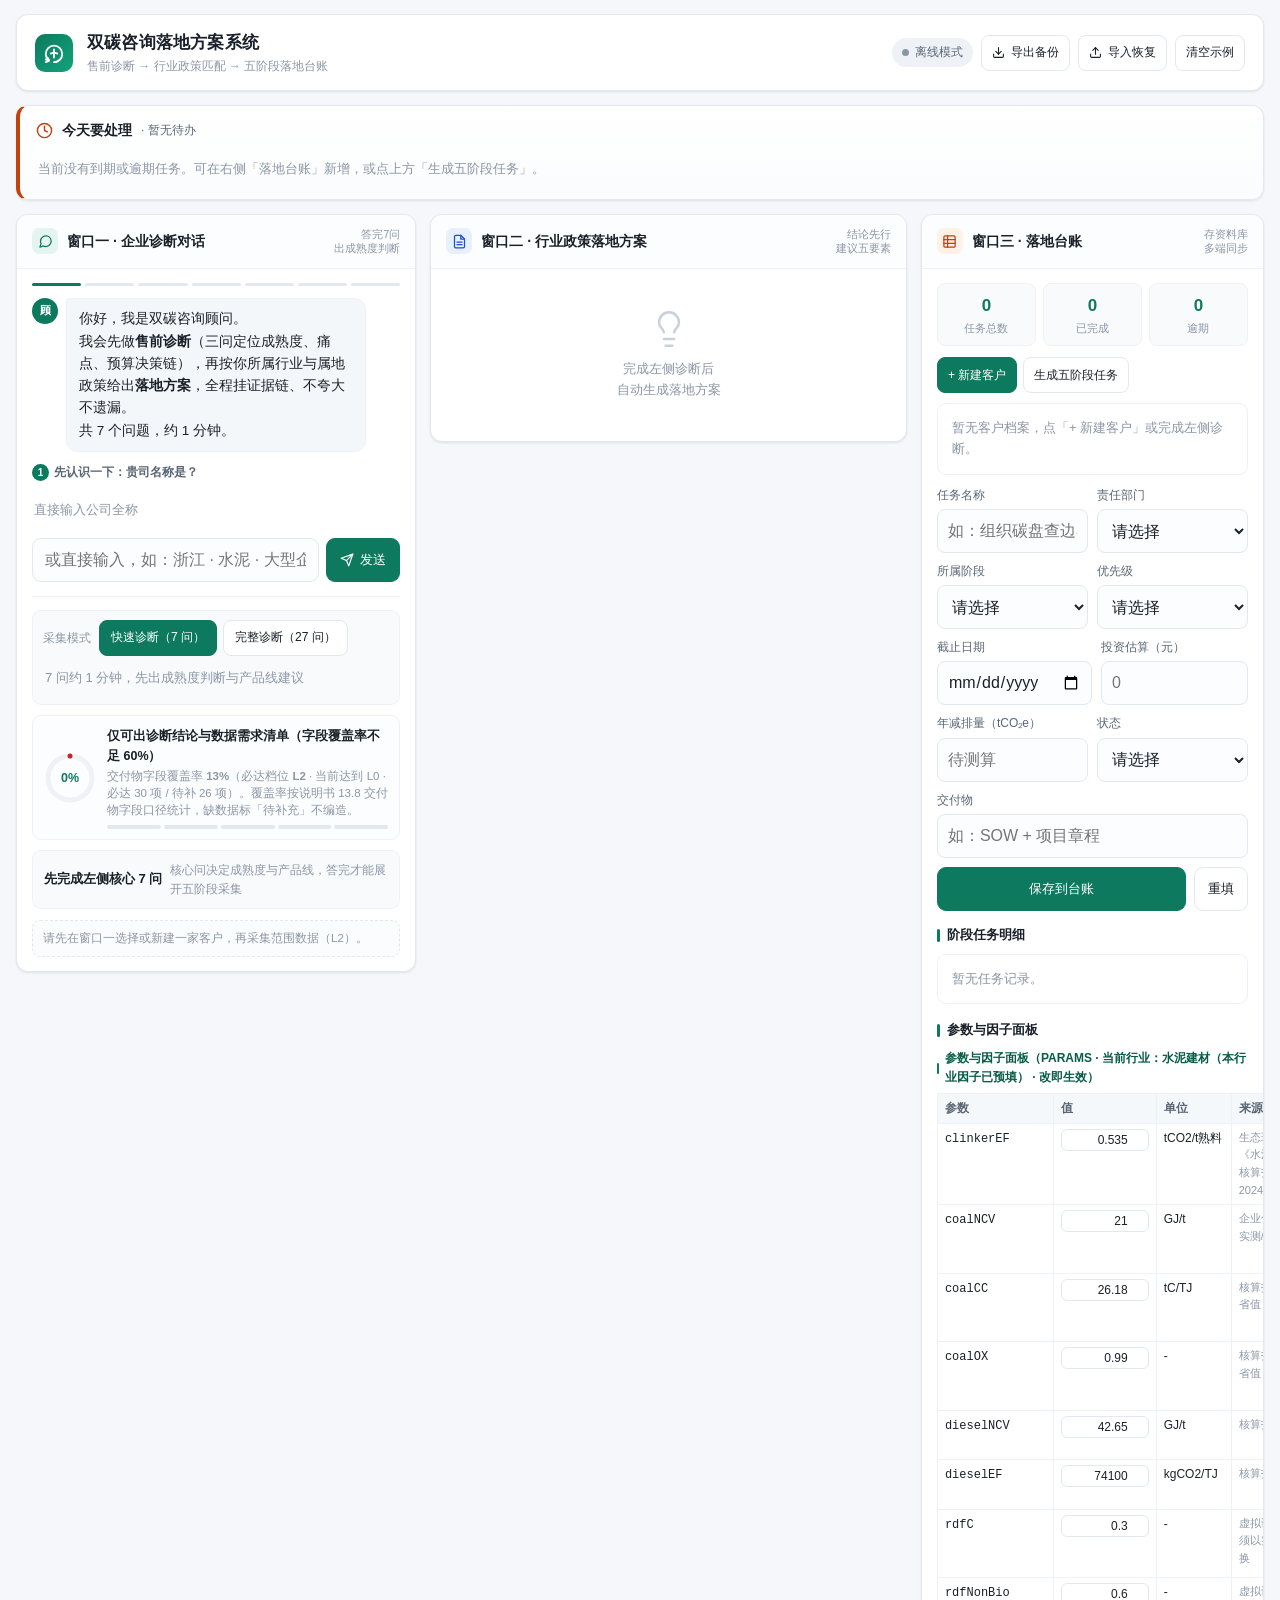
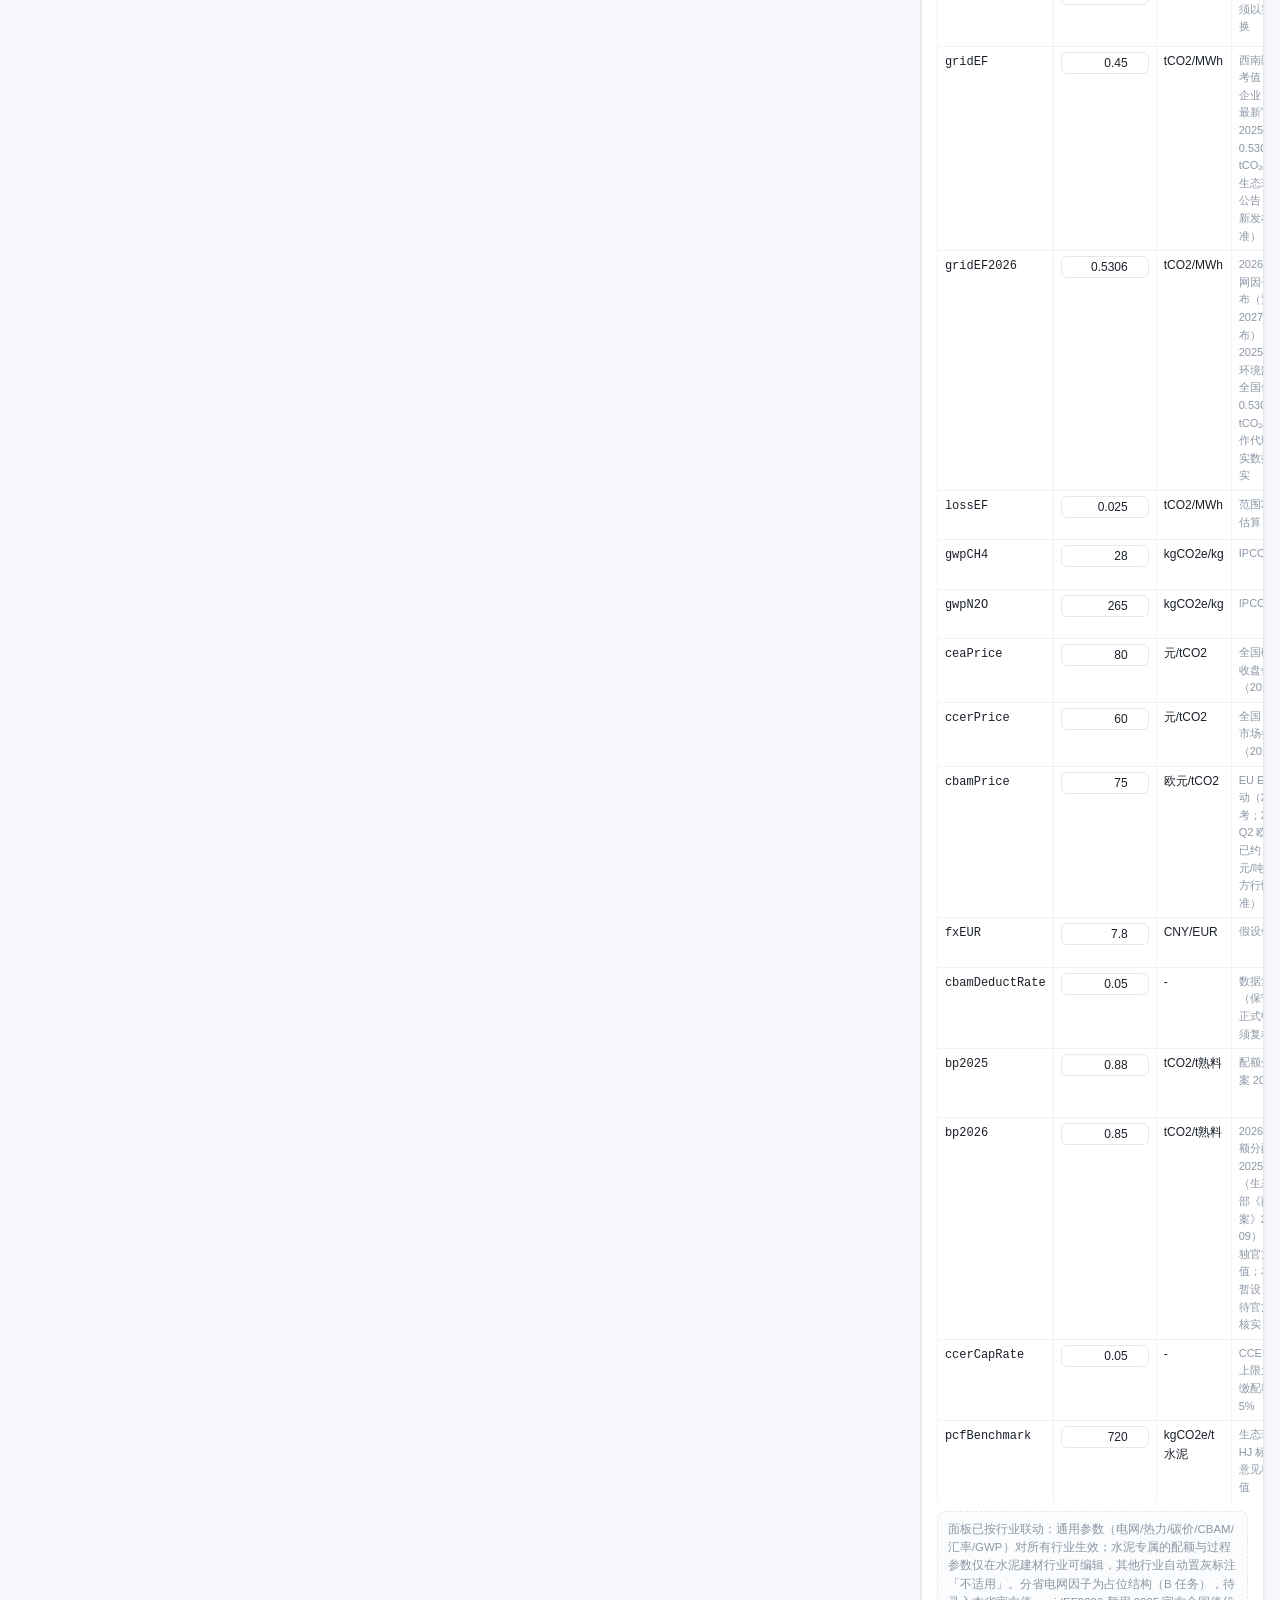
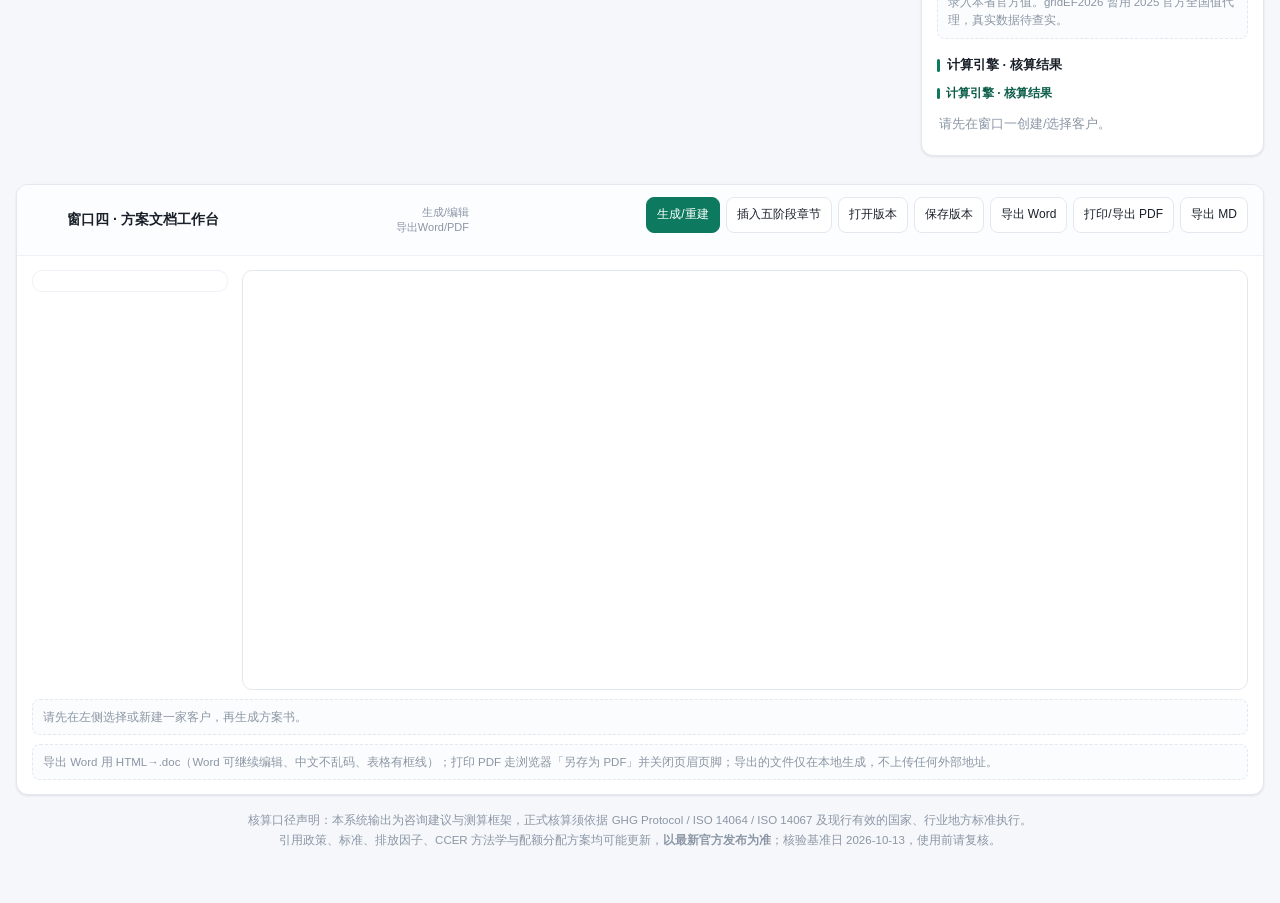
==== commit da51f5df: "重构发布结构：shuangtan.html 提升为根目录 index.html（GitHub Pages 主页），旧 index.html 保留为 legacy.html；同步测试与 README 引" ====
--- a/index.html
+++ b/index.html
@@ -2,431 +2,6045 @@
 <html lang="zh-CN">
 <head>
 <meta charset="UTF-8">
-<meta name="viewport" content="width=device-width, initial-scale=1">
-<title>双碳方案落地系统 · 活数据规划</title>
-<meta name="description" content="双击即可使用的双碳规划活页：PDF/单据收集、数据溯源、因子出处、范围一二三核算、可视化报告、17 Skills、导出 Word/PDF。">
-<link rel="stylesheet" href="css/app.css">
+<meta name="viewport" content="width=device-width, initial-scale=1.0, viewport-fit=cover">
+<title>双碳咨询落地方案系统</title>
+<!-- 本工作台通过 WorkBuddy「资料库」skill 搭建、存储和部署 -->
+<style>
+:root{
+  --bg:#f5f7fa; --card:#ffffff; --line:#e3e8ef; --line2:#eef2f7;
+  --t1:#1a2029; --t2:#5a6675; --t3:#8b96a5;
+  --brand:#0d7a5f; --brand-l:#e6f4f0; --brand-d:#095c47;
+  --warn:#c2410c; --warn-l:#fff1e7; --danger:#c02626; --danger-l:#fdecec;
+  --info:#1d4ed8; --info-l:#e8efff;
+  --r:12px; --sh:0 1px 3px rgba(16,24,40,.06),0 1px 2px rgba(16,24,40,.04);
+  --fs:16px;
+}
+*{box-sizing:border-box;-webkit-tap-highlight-color:transparent}
+html,body{margin:0;padding:0}
+body{
+  font-family:-apple-system,BlinkMacSystemFont,"Segoe UI",Roboto,"Helvetica Neue",Arial,"PingFang SC","Microsoft YaHei",sans-serif;
+  background:var(--bg); color:var(--t1); font-size:14px; line-height:1.6;
+  -webkit-font-smoothing:antialiased;
+}
+button,input,select,textarea{font-family:inherit;font-size:inherit;color:inherit}
+h1,h2,h3,h4{margin:0;font-weight:600}
+svg{display:block}
+.mono{font-variant-numeric:tabular-nums;font-feature-settings:"tnum"}
+
+/* ===== layout ===== */
+.wrap{max-width:1560px;margin:0 auto;padding:14px 16px 40px}
+header.top{
+  background:var(--card);border:1px solid var(--line);border-radius:var(--r);
+  padding:14px 18px;box-shadow:var(--sh);margin-bottom:14px;
+  display:flex;align-items:center;gap:14px;flex-wrap:wrap;
+}
+.brandmark{width:38px;height:38px;flex:0 0 38px;border-radius:10px;background:linear-gradient(135deg,#0d7a5f,#12a37c);display:flex;align-items:center;justify-content:center}
+.brandmark svg{width:22px;height:22px}
+.top h1{font-size:17px;letter-spacing:.2px}
+.top .sub{font-size:12px;color:var(--t3);margin-top:1px}
+.top-right{margin-left:auto;display:flex;align-items:center;gap:8px;flex-wrap:wrap}
+.sync{display:inline-flex;align-items:center;gap:6px;font-size:12px;color:var(--t2);background:var(--line2);padding:5px 10px;border-radius:999px}
+.sync .dot{width:7px;height:7px;border-radius:50%;background:var(--brand)}
+.sync.busy .dot{background:#d97706;animation:pulse 1s infinite}
+.sync.off .dot{background:var(--t3)}
+@keyframes pulse{0%,100%{opacity:1}50%{opacity:.25}}
+
+.btn{
+  border:1px solid var(--line);background:var(--card);color:var(--t1);
+  padding:8px 13px;border-radius:9px;cursor:pointer;font-size:13px;
+  min-height:44px;display:inline-flex;align-items:center;gap:6px;transition:.15s;
+}
+.btn:hover{border-color:var(--brand);color:var(--brand)}
+.btn:active{transform:translateY(1px)}
+.btn.pri{background:var(--brand);border-color:var(--brand);color:#fff}
+.btn.pri:hover{background:var(--brand-d);border-color:var(--brand-d);color:#fff}
+.btn.sm{padding:6px 10px;min-height:36px;font-size:12px;border-radius:8px}
+.btn.danger:hover{border-color:var(--danger);color:var(--danger)}
+.btn:disabled{opacity:.5;cursor:not-allowed}
+
+/* ===== today banner (铁律5) ===== */
+.today{
+  background:linear-gradient(180deg,#fff,#fbfcfd);border:1px solid var(--line);
+  border-left:4px solid var(--warn);border-radius:var(--r);padding:13px 16px;
+  box-shadow:var(--sh);margin-bottom:14px;
+}
+.today-hd{display:flex;align-items:center;gap:9px;flex-wrap:wrap}
+.today-hd h2{font-size:14px}
+.today-hd .cnt{font-size:12px;color:var(--t2)}
+.today-list{display:flex;gap:9px;flex-wrap:wrap;margin-top:11px}
+.tchip{
+  display:flex;align-items:center;gap:9px;background:var(--card);border:1px solid var(--line);
+  border-radius:9px;padding:8px 10px;min-height:44px;max-width:100%;
+}
+.tchip.over{border-color:#f3c3c3;background:var(--danger-l)}
+.tchip .tt{font-size:13px;font-weight:500;white-space:nowrap;overflow:hidden;text-overflow:ellipsis;max-width:230px}
+.tchip .tm{font-size:11px;color:var(--t3)}
+.tchip.over .tm{color:var(--danger);font-weight:600}
+.tchip .go{
+  border:none;background:var(--brand-l);color:var(--brand-d);border-radius:7px;
+  padding:5px 9px;font-size:12px;cursor:pointer;min-height:32px;white-space:nowrap;
+}
+.tchip .go:hover{background:var(--brand);color:#fff}
+.empty-tip{font-size:13px;color:var(--t3);padding:6px 2px}
+
+/* ===== three windows ===== */
+.windows{display:grid;grid-template-columns:minmax(0,1.05fr) minmax(0,1.25fr) minmax(0,.9fr);gap:14px;align-items:start}
+.win{background:var(--card);border:1px solid var(--line);border-radius:var(--r);box-shadow:var(--sh);display:flex;flex-direction:column;overflow:hidden}
+.win-hd{padding:12px 15px;border-bottom:1px solid var(--line2);display:flex;align-items:center;gap:9px;background:#fcfdfe}
+.win-hd .ic{width:26px;height:26px;border-radius:7px;display:flex;align-items:center;justify-content:center;flex:0 0 26px}
+.win-hd .ic svg{width:15px;height:15px}
+.win-hd h2{font-size:14px}
+.win-hd .hint{font-size:11px;color:var(--t3);margin-left:auto;text-align:right;line-height:1.35}
+.win-bd{padding:14px 15px;flex:1;min-height:0}
+.ic-g{background:var(--brand-l)} .ic-g svg{stroke:var(--brand)}
+.ic-b{background:var(--info-l)} .ic-b svg{stroke:var(--info)}
+.ic-o{background:var(--warn-l)} .ic-o svg{stroke:var(--warn)}
+
+/* ===== window1 : chat ===== */
+.chat-log{max-height:400px;overflow-y:auto;display:flex;flex-direction:column;gap:11px;padding-right:3px;margin-bottom:11px}
+.msg{display:flex;gap:8px;align-items:flex-start}
+.msg .av{width:26px;height:26px;flex:0 0 26px;border-radius:50%;display:flex;align-items:center;justify-content:center;font-size:11px;font-weight:600}
+.msg.bot .av{background:var(--brand);color:#fff}
+.msg.me{flex-direction:row-reverse}
+.msg.me .av{background:#dfe4ec;color:var(--t2)}
+.bub{max-width:82%;padding:9px 12px;border-radius:11px;font-size:13.5px;line-height:1.65;white-space:pre-wrap;word-break:break-word}
+.msg.bot .bub{background:#f4f7f9;border:1px solid var(--line2);border-top-left-radius:3px}
+.msg.me .bub{background:var(--brand);color:#fff;border-top-right-radius:3px}
+.bub b{font-weight:600}
+.bub .hl{color:var(--brand-d);background:var(--brand-l);padding:0 4px;border-radius:4px;font-weight:600}
+.msg.me .bub .hl{color:#fff;background:rgba(255,255,255,.22)}
+
+.ask{margin-bottom:11px}
+.ask-lb{font-size:12px;color:var(--t2);font-weight:600;margin-bottom:6px}
+.ask-lb .n{display:inline-flex;width:17px;height:17px;border-radius:50%;background:var(--brand);color:#fff;font-size:10px;align-items:center;justify-content:center;margin-right:5px}
+.chips{display:flex;gap:6px;flex-wrap:wrap}
+.chip{
+  border:1px solid var(--line);background:var(--card);border-radius:999px;
+  padding:6px 12px;font-size:12.5px;cursor:pointer;min-height:36px;transition:.15s;
+}
+.chip:hover{border-color:var(--brand);color:var(--brand);background:var(--brand-l)}
+.chip.on{background:var(--brand);border-color:var(--brand);color:#fff}
+.chip.wide{border-radius:9px;text-align:left}
+.chip-row{display:flex;gap:6px;flex-wrap:wrap;align-items:center}
+.chat-in{display:flex;gap:7px;margin-top:10px}
+.chat-in input{
+  flex:1;border:1px solid var(--line);border-radius:9px;padding:10px 12px;
+  font-size:var(--fs);min-height:44px;background:#fcfdfe;
+}
+.chat-in input:focus{outline:none;border-color:var(--brand);background:#fff}
+.chat-in .btn{flex:0 0 auto}
+.steps{display:flex;gap:4px;margin-bottom:12px}
+.steps .s{flex:1;height:3px;border-radius:2px;background:var(--line)}
+.steps .s.on{background:var(--brand)}
+
+/* ===== window2 : plan ===== */
+.plan-empty{text-align:center;padding:26px 12px;color:var(--t3)}
+.plan-empty svg{width:40px;height:40px;margin:0 auto 10px;stroke:#c8d0da}
+.plan-empty p{margin:0;font-size:13px}
+.sec{margin-bottom:14px}
+.sec-hd{display:flex;align-items:center;gap:7px;margin-bottom:8px}
+.sec-hd h3{font-size:13px;color:var(--t1)}
+.sec-hd .bar{width:3px;height:13px;border-radius:2px;background:var(--brand)}
+.kv{background:#f8fafc;border:1px solid var(--line2);border-radius:9px;padding:10px 12px;font-size:13px}
+.kv .r{display:flex;gap:8px;padding:3px 0}
+.kv .r .k{color:var(--t3);flex:0 0 76px;font-size:12px}
+.kv .r .v{flex:1;word-break:break-word}
+.pill{display:inline-block;background:var(--brand-l);color:var(--brand-d);border-radius:6px;padding:2px 8px;font-size:11.5px;margin:0 4px 4px 0}
+.pill.w{background:var(--warn-l);color:var(--warn)}
+.pill.b{background:var(--info-l);color:var(--info)}
+.diag{border-radius:9px;padding:10px 12px;font-size:13px;margin-bottom:8px;border:1px solid}
+.diag.g{background:var(--brand-l);border-color:#bfe3d8;color:var(--brand-d)}
+.diag.w{background:var(--warn-l);border-color:#f6d5b8;color:#8a3d0c}
+.diag .dh{font-weight:600;margin-bottom:4px;font-size:12.5px}
+.rec{background:var(--card);border:1px solid var(--line);border-radius:9px;padding:10px 11px;margin-bottom:8px}
+.rec-hd{display:flex;align-items:center;gap:7px;margin-bottom:5px}
+.rec-hd .no{width:17px;height:17px;flex:0 0 17px;border-radius:5px;background:var(--brand);color:#fff;font-size:10px;display:flex;align-items:center;justify-content:center;font-weight:600}
+.rec-hd .nm{font-weight:600;font-size:13px}
+.rec-bd{font-size:12.5px;color:var(--t2);line-height:1.6}
+.rec-5{display:grid;grid-template-columns:repeat(5,minmax(0,1fr));gap:5px;margin-top:7px}
+.rec-5 div{background:#f7f9fb;border:1px solid var(--line2);border-radius:6px;padding:5px 6px}
+.rec-5 .l{font-size:10px;color:var(--t3);margin-bottom:1px}
+.rec-5 .v{font-size:11.5px;font-weight:600;word-break:break-all}
+.tbl{width:100%;border-collapse:collapse;font-size:12px}
+.tbl th{background:#f5f8fa;color:var(--t2);text-align:left;padding:6px 7px;font-weight:600;border-bottom:1px solid var(--line);white-space:nowrap}
+.tbl td{padding:6px 7px;border-bottom:1px solid var(--line2);vertical-align:top}
+.tbl tr:last-child td{border-bottom:none}
+.note{font-size:11.5px;color:var(--t3);line-height:1.6;background:#fbfcfd;border:1px dashed var(--line);border-radius:8px;padding:8px 10px;margin-top:9px}
+.note b{color:var(--warn)}
+
+/* ===== 五阶段实施内容手风琴（第 1 批新增）===== */
+.acc{display:flex;flex-direction:column;gap:8px}
+.acc-item{border:1px solid var(--line);border-radius:10px;background:var(--card);overflow:hidden}
+.acc-hd{
+  width:100%;display:flex;align-items:center;gap:9px;padding:11px 12px;
+  background:#fcfdfe;border:none;cursor:pointer;text-align:left;min-height:48px;
+}
+.acc-hd:hover{background:var(--brand-l)}
+.acc-no{
+  width:22px;height:22px;flex:0 0 22px;border-radius:6px;background:var(--brand);color:#fff;
+  font-size:11px;font-weight:600;display:flex;align-items:center;justify-content:center
+}
+.acc-nm{font-size:13.5px;font-weight:600;flex:1;min-width:0}
+.acc-meta{font-size:11px;color:var(--t3);display:flex;gap:6px;flex-wrap:wrap;align-items:center}
+.acc-arrow{width:14px;height:14px;flex:0 0 14px;stroke:var(--t3);transition:transform .2s}
+.acc-item.open .acc-arrow{transform:rotate(180deg)}
+.acc-bd{display:none;padding:2px 12px 13px;border-top:1px solid var(--line2)}
+.acc-item.open .acc-bd{display:block}
+.blk{margin-top:11px}
+.blk-hd{
+  display:flex;align-items:center;gap:6px;font-size:12px;font-weight:600;
+  color:var(--brand-d);margin-bottom:5px
+}
+.blk-hd::before{content:"";width:3px;height:11px;border-radius:2px;background:var(--brand)}
+.blk-sub{font-size:12px;font-weight:600;color:var(--brand-d);margin:9px 0 4px}
+.blk p{margin:0;font-size:12.5px;color:var(--t2);line-height:1.7}
+.blk ol,.blk ul{margin:0;padding-left:19px;font-size:12.5px;color:var(--t2);line-height:1.75}
+.blk li{margin-bottom:3px}
+.blk .risk{border-left:2px solid var(--warn);padding-left:8px;margin-bottom:5px}
+.blk .risk .rm{color:var(--t3);display:block;font-size:11.5px}
+.blk table{width:100%;border-collapse:collapse;font-size:12px}
+.blk table td,.blk table th{border:1px solid var(--line2);padding:5px 7px;text-align:left;vertical-align:top}
+.blk table th{background:#f5f8fa;font-weight:600;color:var(--t2);white-space:nowrap;width:34%}
+.acc-chk{display:flex;gap:7px;align-items:flex-start;font-size:12.5px;color:var(--t2);line-height:1.6;margin-bottom:5px;cursor:pointer}
+.acc-chk input{width:16px;height:16px;flex:0 0 16px;margin-top:2px;accent-color:var(--brand);cursor:pointer}
+.acc-chk.done span{color:var(--brand);text-decoration:line-through}
+.acc-rl{color:var(--danger)}
+.acc-prog{font-size:11px;color:var(--t3);margin-left:auto;white-space:nowrap}
+.acc-act{display:flex;gap:6px;flex-wrap:wrap;margin-top:12px;padding-top:11px;border-top:1px solid var(--line2)}
+.stage-filter{display:flex;gap:6px;flex-wrap:wrap;margin-bottom:10px;align-items:center}
+.stage-filter .lb{font-size:12px;color:var(--t2);font-weight:600;margin-right:2px}
+
+/* ===== 第2批：窗口一情报采集器 ===== */
+.mode-bar{display:flex;gap:6px;align-items:center;flex-wrap:wrap;margin-bottom:10px;padding:9px 10px;background:#f8fafc;border:1px solid var(--line2);border-radius:9px}
+.mode-bar .lb{font-size:11.5px;color:var(--t3);margin-right:2px}
+.mode-btn{border:1px solid var(--line);background:var(--card);border-radius:8px;padding:6px 11px;font-size:12px;cursor:pointer;min-height:36px}
+.mode-btn.on{background:var(--brand);border-color:var(--brand);color:#fff}
+.cp-wrap{display:flex;align-items:center;gap:11px;margin-bottom:10px;padding:10px 11px;border:1px solid var(--line2);border-radius:9px;background:#fcfdfe}
+.cp-ring{width:52px;height:52px;flex:0 0 52px;position:relative}
+.cp-ring svg{width:52px;height:52px;transform:rotate(-90deg)}
+.cp-ring .cv{position:absolute;inset:0;display:flex;align-items:center;justify-content:center;font-size:12.5px;font-weight:700;color:var(--brand)}
+.cp-info{flex:1;min-width:0}
+.cp-info .lv{font-size:12.5px;font-weight:600}
+.cp-info .lv.g{color:var(--brand)} .cp-info .lv.w{color:var(--warn)} .cp-info .lv.d{color:var(--danger)}
+.cp-info .ms{font-size:11.5px;color:var(--t3);margin-top:2px;line-height:1.5}
+.cp-steps{display:flex;gap:3px;flex-wrap:wrap;margin-top:6px}
+.cp-steps .g{flex:1;min-width:8px;height:4px;border-radius:2px;background:var(--line)}
+.cp-steps .g.f{background:var(--brand)} .cp-steps .g.p{background:var(--brand-l)} .cp-steps .g.s{background:var(--line2)}
+.grp-hd{display:flex;align-items:center;gap:8px;flex-wrap:wrap;padding:10px 11px;background:#f8fafc;border:1px solid var(--line2);border-radius:9px;margin-bottom:11px}
+.grp-no{width:20px;height:20px;flex:0 0 20px;border-radius:5px;background:var(--brand);color:#fff;font-size:10.5px;font-weight:600;display:flex;align-items:center;justify-content:center}
+.grp-ti{font-size:13px;font-weight:600}
+.grp-why{font-size:11.5px;color:var(--t3);flex:1;min-width:0}
+.grp-skip{border:1px solid var(--line);background:var(--card);border-radius:7px;padding:5px 9px;font-size:11.5px;cursor:pointer;min-height:32px}
+.grp-skip:hover{border-color:var(--warn);color:var(--warn)}
+.q-num{
+  display:inline-flex;align-items:center;justify-content:center;min-width:24px;height:18px;padding:0 5px;
+  border-radius:5px;background:var(--info-l);color:var(--info);font-size:10.5px;font-weight:700;margin-right:6px
+}
+.q-fields{display:flex;flex-direction:column;gap:6px;margin-top:7px}
+.qf{display:flex;align-items:center;gap:7px}
+.qf label{font-size:11.5px;color:var(--t2);flex:0 0 92px}
+.qf input,.qf select{
+  flex:1;border:1px solid var(--line);border-radius:7px;padding:8px 10px;
+  font-size:16px;min-height:42px;background:#fff
+}
+.qf input:focus,.qf select:focus{outline:none;border-color:var(--brand)}
+.qf .u{font-size:11px;color:var(--t3);flex:0 0 auto}
+.mat{display:flex;flex-direction:column;gap:5px;margin-top:7px}
+.mat-row{display:flex;align-items:center;gap:7px;flex-wrap:wrap}
+.mat-row .mn{font-size:12px;color:var(--t2);flex:1;min-width:110px}
+.chk-mini{display:flex;gap:4px}
+.chk-mini button{border:1px solid var(--line);background:var(--card);border-radius:6px;padding:4px 9px;font-size:11px;cursor:pointer;min-height:30px}
+.chk-mini button.on{background:var(--brand-l);border-color:var(--brand);color:var(--brand-d);font-weight:600}
+.chk-mini button.on.warn{background:var(--warn-l);border-color:var(--warn);color:var(--warn)}
+.gate{border-radius:9px;padding:10px 11px;margin-bottom:11px;font-size:12.5px;line-height:1.6;border:1px solid}
+.gate.ask{background:#fffaf0;border-color:#f5d9a8;color:#7a4a06}
+.gate.hi{background:var(--danger-l);border-color:#f3c3c3;color:#8f1f1f}
+.gate.ok{background:var(--brand-l);border-color:#bfe3d8;color:var(--brand-d)}
+.gate .gh{font-weight:600;margin-bottom:4px;font-size:12px;display:flex;align-items:center;gap:6px}
+.gate .gq{margin-top:7px;padding-top:7px;border-top:1px dashed rgba(0,0,0,.12);font-weight:600}
+.gap-list{border:1px solid var(--line2);border-radius:9px;overflow:hidden}
+.gap-i{padding:9px 11px;border-bottom:1px solid var(--line2);cursor:pointer;font-size:12.5px}
+.gap-i:last-child{border-bottom:none}
+.gap-i:hover{background:#f8fafc}
+.gap-i .gm{font-weight:600;display:flex;align-items:center;gap:6px}
+.gap-i .gd{font-size:11.5px;color:var(--t3);margin-top:3px;display:flex;gap:10px;flex-wrap:wrap}
+.gap-i.hi .gm{color:var(--danger)}
+.skipnote{font-size:11.5px;color:var(--warn);background:var(--warn-l);border-radius:7px;padding:6px 9px;margin-bottom:9px}
+.editbtn{border:none;background:transparent;color:var(--info);font-size:11px;cursor:pointer;text-decoration:underline;padding:0}
+
+/* ===== window3 : board ===== */
+.toolbar{display:flex;gap:6px;margin-bottom:10px;flex-wrap:wrap}
+.fld{margin-bottom:9px}
+.fld label{display:block;font-size:12px;color:var(--t2);margin-bottom:4px;font-weight:500}
+.fld input,.fld select,.fld textarea{
+  width:100%;border:1px solid var(--line);border-radius:8px;padding:9px 10px;
+  font-size:var(--fs);min-height:44px;background:#fcfdfe;
+}
+.fld textarea{min-height:66px;resize:vertical;line-height:1.6}
+.fld input:focus,.fld select:focus,.fld textarea:focus{outline:none;border-color:var(--brand);background:#fff}
+.fld2{display:grid;grid-template-columns:1fr 1fr;gap:9px}
+.lst{max-height:250px;overflow-y:auto;border:1px solid var(--line2);border-radius:9px;margin-bottom:11px}
+.lst-i{padding:9px 11px;border-bottom:1px solid var(--line2);cursor:pointer}
+.lst-i:last-child{border-bottom:none}
+.lst-i:hover{background:#f8fafc}
+.lst-i.on{background:var(--brand-l);border-left:3px solid var(--brand);padding-left:8px}
+.lst-i .t1{font-size:13px;font-weight:600;display:flex;align-items:center;gap:6px}
+.lst-i .t2{font-size:11.5px;color:var(--t3);margin-top:2px;display:flex;gap:7px;flex-wrap:wrap;align-items:center}
+.dot-st{width:7px;height:7px;border-radius:50%;flex:0 0 7px}
+.dot-st.s0{background:var(--t3)} .dot-st.s1{background:#d97706} .dot-st.s2{background:var(--brand)}
+.tag{font-size:10.5px;padding:1px 6px;border-radius:5px;background:var(--line2);color:var(--t2)}
+.tag.p0{background:var(--danger-l);color:var(--danger)}
+.tag.p1{background:var(--warn-l);color:var(--warn)}
+.tag.p2{background:var(--line2);color:var(--t2)}
+.tag.od{background:var(--danger);color:#fff}
+.tag.ok{background:#d8f0e6;color:#0d7a5f}
+.tag.info{background:#e6f0fb;color:#1f5fb0}
+.tag.bad{background:var(--danger-l);color:var(--danger)}
+.tag.w{background:var(--warn-l);color:#8a3d0c}
+.pf{width:88px;font-size:12px;padding:3px 5px;border:1px solid var(--line);border-radius:6px;text-align:right;font-variant-numeric:tabular-nums}
+.tbl td.num{text-align:right;font-variant-numeric:tabular-nums}
+.tbl .hlrow td{background:#eef6f2;font-weight:600}
+/* ===== 第 5 批：L2 分范围采集卡片 ===== */
+.l2hd{display:flex;align-items:center;justify-content:space-between;gap:10px;flex-wrap:wrap;margin:14px 0 4px}
+.l2t{font-weight:700;font-size:15px;color:var(--t1)}
+.l2acts{display:flex;gap:6px;flex-wrap:wrap}
+.l2tip{font-size:11.5px;color:var(--t3);line-height:1.6;background:#fbfcfd;border:1px dashed var(--line);border-radius:8px;padding:7px 10px;margin-bottom:8px}
+.l2grp{border:1px solid var(--line);border-radius:10px;margin-bottom:9px;overflow:hidden}
+.l2gh{cursor:pointer;user-select:none;padding:8px 12px;background:#f6f8fb;font-weight:600;font-size:13.5px;display:flex;align-items:center;gap:8px;color:var(--t1)}
+.l2gh .arr{transition:transform .15s;color:var(--t3);font-size:11px}
+.l2grp.open .l2gh .arr{transform:rotate(90deg)}
+.l2gs{font-weight:500;font-size:11.5px;color:var(--t3);margin-left:auto}
+.l2gb{display:none;padding:9px 11px}
+.l2grp.open .l2gb{display:block}
+.l2row{border:1px solid var(--line);border-radius:9px;padding:9px 10px;margin-bottom:8px;background:#fff}
+.l2row.ok{border-color:#bfe6d6}
+.l2row.bad{border-color:var(--danger);background:var(--danger-l)}
+.l2r-top{display:flex;align-items:center;gap:8px;flex-wrap:wrap}
+.l2rid{font-family:ui-monospace,Menlo,Consolas,monospace;font-size:11px;color:#6b7280;background:#f0f3f7;border-radius:5px;padding:1px 5px}
+.l2rsrc{font-weight:600;font-size:13px;color:var(--t1)}
+.l2runit{font-size:11.5px;color:var(--t3)}
+.l2emit{margin-left:auto;font-weight:700;font-size:14px;font-variant-numeric:tabular-nums;color:var(--t1)}
+.l2ru{font-size:11px;color:var(--t3);margin-left:2px}
+.l2del{border:none;background:transparent;color:#b91c1c;cursor:pointer;font-size:13px;padding:2px 6px;border-radius:6px}
+.l2del:hover{background:var(--danger-l)}
+.l2r-act{display:flex;align-items:center;gap:6px;margin:7px 0 4px}
+.l2r-act label{font-size:12px;color:var(--t2);min-width:54px}
+.l2facs{display:flex;gap:8px;flex-wrap:wrap;margin:4px 0}
+.l2fac{border:1px solid var(--line2);border-radius:8px;padding:6px 7px;background:#fafbfc;flex:1 1 200px;min-width:190px}
+.lfk{font-size:12px;font-weight:600;color:var(--t1);margin-bottom:3px}
+.lfu{font-size:10.5px;color:var(--t3);font-weight:400}
+.l2fac label{display:block;font-size:10.5px;color:var(--t3);margin:2px 0 1px}
+.l2fac input,.l2fac select{padding:4px 6px}
+.l2r-note{font-size:11px;color:var(--t2);margin:3px 0 5px;padding:4px 7px;background:var(--line2);border-left:3px solid var(--warn);border-radius:6px}
+.l2r-meta{display:flex;align-items:center;gap:7px;flex-wrap:wrap;margin-top:5px}
+.l2note{flex:1;min-width:160px}
+.l2add{margin-top:6px}
+.l2s3 .l2s3row{display:flex;align-items:center;gap:7px;flex-wrap:wrap;padding:6px 4px;border-bottom:1px dashed var(--line2)}
+.l2s3 .l2s3row:last-child{border-bottom:none}
+.l2s3j{min-width:92px}
+.l2s3f{font-size:11px;color:var(--t3);min-width:70px}
+.l2sum{margin-top:10px;padding:9px 11px;background:#f1f6f3;border:1px solid #cfe6db;border-radius:9px;font-size:13px;color:var(--t1);line-height:1.7}
+.l2sum b{color:var(--t1)}
+.l2src{display:block;font-size:11px;color:var(--t3);margin-top:3px}
+.l2check{margin-top:8px}
+.l2ck-h{font-size:12px;font-weight:600;color:var(--t2);margin-bottom:3px}
+.l2ck-t{display:flex;gap:10px;flex-wrap:wrap;font-size:11.5px;color:var(--t3);font-variant-numeric:tabular-nums}
+
+/* ===== 窗口四 · 方案文档工作台 ===== */
+.win.doc{grid-column:1/-1;margin-top:14px}
+.win.doc .win-hd{flex-wrap:wrap}
+.win.doc .toolbar{margin-left:auto}
+.doc-wrap{display:flex;gap:14px;align-items:flex-start}
+.doc-toc{flex:0 0 196px;position:sticky;top:8px;max-height:60vh;overflow:auto;background:var(--card2);border:1px solid var(--line2);border-radius:10px;padding:10px 10px}
+.toc-hd{font-size:12px;color:var(--t3);margin-bottom:6px;font-weight:600}
+.toc-a{display:block;font-size:12.5px;color:var(--t2);padding:4px 6px;border-radius:6px;cursor:pointer;line-height:1.4}
+.toc-a:hover{background:var(--line2);color:var(--t1)}
+.doc-body{flex:1;min-height:420px;background:#fff;border:1px solid var(--line);border-radius:10px;padding:22px 26px;outline:none;color:#1f2937;font-size:13.5px;line-height:1.8;overflow:auto;max-height:62vh}
+.doc-body:focus{border-color:var(--brand)}
+.doc-body h1{font-size:20px;text-align:center;margin:0 0 14px}
+.doc-body h2{font-size:16px;margin:22px 0 10px;padding-bottom:5px;border-bottom:2px solid var(--line)}
+.doc-body h3{font-size:14px;margin:14px 0 8px;color:var(--t1)}
+.doc-body p{margin:8px 0}
+.doc-body ul,.doc-body ol{margin:8px 0;padding-left:22px}
+.doc-body table{border-collapse:collapse;width:100%;margin:10px 0}
+.doc-body td,.doc-body th{border:1px solid var(--line);padding:5px 8px;font-size:12.5px;vertical-align:top}
+.doc-body th{background:var(--card2);font-weight:600;text-align:left}
+.doc-body .doc-meta td,.doc-body .doc-kv td{border:1px solid var(--line);padding:4px 9px}
+.doc-body .doc-meta td:first-child,.doc-body .doc-kv td:first-child{background:var(--card2);font-weight:600;width:96px;color:var(--t2)}
+.doc-body .doc-meta td:nth-child(3),.doc-body .doc-kv td:nth-child(3){background:var(--card2);font-weight:600;width:96px;color:var(--t2)}
+.doc-body .missing{background:#fff3e0;color:#8a3d0c;border:1px dashed #e0a96d;padding:0 4px;border-radius:4px;cursor:pointer}
+.doc-body .dlv-sec{margin:8px 0 3px;font-size:13px;color:var(--t1)}
+.doc-body .dlv-sec b{color:var(--brand-d)}
+.doc-body .doc-banner{background:var(--warn-l);color:#8a3d0c;border:1px solid #f0d3a0;padding:8px 12px;border-radius:8px;margin:10px 0;font-size:12.5px}
+.doc-body .doc-ph{color:var(--t3);font-style:italic;padding:30px 0;text-align:center}
+.doc-versions{display:none;margin-top:12px;background:var(--card2);border:1px solid var(--line2);border-radius:10px;padding:10px 12px}
+.ver-row{display:flex;align-items:center;gap:8px;padding:6px 4px;border-bottom:1px dashed var(--line2);font-size:12.5px}
+.ver-row:last-child{border-bottom:none}
+.ver-no{font-weight:700;color:var(--brand)}
+.ver-at{color:var(--t3);font-variant-numeric:tabular-nums}
+.ver-note{flex:1;color:var(--t2);overflow:hidden;text-overflow:ellipsis;white-space:nowrap}
+.btn.xs{padding:3px 9px;font-size:11.5px}
+#printRoot{display:none}
+@media print{
+  body > *{display:none !important}
+  #printRoot{display:block !important;position:static}
+  #printRoot h1{font-size:20pt;text-align:center}
+  #printRoot h2{font-size:14pt;border-bottom:1px solid #999;padding-bottom:4pt;break-after:avoid;page-break-after:avoid}
+  #printRoot h3{font-size:12pt;break-after:avoid;page-break-after:avoid}
+  #printRoot table,#printRoot tr,#printRoot .doc-body > *{break-inside:avoid;page-break-inside:avoid}
+  #printRoot table{border-collapse:collapse;width:100%}
+  #printRoot td,#printRoot th{border:1px solid #999;padding:4pt 6pt;font-size:9.5pt}
+  #printRoot th{background:#eef2f7}
+  #printRoot .missing{border:none;background:none;color:#8a3d0c}
+  @page{size:A4;margin:18mm 16mm}
+}
+.tbl .psrc{color:var(--t3);font-size:11px}
+.win-bd .blk{margin-top:12px}
+#calcBox .blk, #paramsBox .blk{margin-top:0}
+.stats{display:grid;grid-template-columns:repeat(3,1fr);gap:7px;margin-bottom:11px}
+.st{background:#f8fafc;border:1px solid var(--line2);border-radius:8px;padding:8px 9px;text-align:center}
+.st .v{font-size:17px;font-weight:700;color:var(--brand)}
+.st .l{font-size:10.5px;color:var(--t3);margin-top:1px}
+.hintbar{font-size:11.5px;color:var(--warn);background:var(--warn-l);border-radius:8px;padding:7px 10px;margin-bottom:10px;display:none}
+.hintbar.on{display:block}
+
+.toast{
+  position:fixed;left:50%;bottom:26px;transform:translateX(-50%) translateY(14px);
+  background:#1a2029;color:#fff;padding:10px 17px;border-radius:9px;font-size:13px;
+  opacity:0;pointer-events:none;transition:.24s;z-index:99;box-shadow:0 6px 20px rgba(0,0,0,.2)
+}
+.toast.on{opacity:1;transform:translateX(-50%) translateY(0)}
+footer.foot{margin-top:16px;text-align:center;font-size:11.5px;color:var(--t3);line-height:1.7}
+
+/* ===== responsive 铁律4 ===== */
+@media (max-width:1180px){
+  .windows{grid-template-columns:1fr 1fr}
+  .win:nth-child(3){grid-column:1/-1}
+}
+@media (max-width:768px){
+  .wrap{padding:10px 11px 30px}
+  header.top{padding:11px 13px;gap:10px}
+  .top h1{font-size:15.5px}
+  .top-right{width:100%;margin-left:0}
+  .windows{grid-template-columns:1fr;gap:11px}
+  .win:nth-child(3){grid-column:auto}
+  .chat-log{max-height:none;height:290px}
+  .rec-5{grid-template-columns:repeat(2,1fr)}
+  .kv .r{flex-direction:column;gap:1px}
+  .kv .r .k{flex:none}
+  .fld2{grid-template-columns:1fr}
+  .tchip{width:100%}
+  .tchip .tt{max-width:none;flex:1}
+  .today{padding:11px 13px}
+  .win-bd{padding:12px 12px}
+  .lst{max-height:none}
+  footer.foot{padding-bottom:env(safe-area-inset-bottom)}
+}
+@media (min-width:769px){ footer.foot{padding-bottom:12px} }
+</style>
 </head>
 <body>
-<header class="top no-print">
-  <div class="wrap">
-    <div class="brand">双碳方案落地系统 · LIVE</div>
-    <nav class="nav">
-      <a href="#company">企业</a>
-      <a href="#sources">数据来源</a>
-      <a href="#calc">核算</a>
-      <a href="#charts">可视化</a>
-      <a href="#report">方案报告</a>
-      <a href="#skills">17 Skills</a>
-    </nav>
-    <button class="btn btn-line btn-sm" id="btn-edit">手动编辑</button>
-    <button class="btn btn-line btn-sm" id="btn-word">导出 Word</button>
-    <button class="btn btn-sm" id="btn-pdf">导出 PDF</button>
+<div class="wrap">
+
+<header class="top">
+  <div class="brandmark">
+    <svg viewBox="0 0 24 24" fill="none" stroke="#fff" stroke-width="2" stroke-linecap="round" stroke-linejoin="round"><path d="M12 22c4.97 0 9-4.03 9-9 0-4.97-4.03-9-9-9s-9 4.03-9 9c0 2.64 1.35 4.98 3.4 6.36"/><path d="M3 22l3.5-1.5L3 19l3.5 1.5L5 17"/><path d="M12 8v9"/><path d="M8.5 12.5c1.2 0 1.8-.8 3.5-.8s2.3.8 3.5.8"/></svg>
+  </div>
+  <div>
+    <h1>双碳咨询落地方案系统</h1>
+    <div class="sub">售前诊断 → 行业政策匹配 → 五阶段落地台账</div>
+  </div>
+  <div class="top-right">
+    <span class="sync" id="syncBar"><span class="dot"></span><span id="syncTxt">已同步</span></span>
+    <button class="btn sm" id="btnExport">
+      <svg width="13" height="13" viewBox="0 0 24 24" fill="none" stroke="currentColor" stroke-width="2" stroke-linecap="round" stroke-linejoin="round"><path d="M21 15v4a2 2 0 0 1-2 2H5a2 2 0 0 1-2-2v-4"/><polyline points="7 10 12 15 17 10"/><line x1="12" y1="15" x2="12" y2="3"/></svg>
+      导出备份</button>
+    <button class="btn sm" id="btnImport">
+      <svg width="13" height="13" viewBox="0 0 24 24" fill="none" stroke="currentColor" stroke-width="2" stroke-linecap="round" stroke-linejoin="round"><path d="M21 15v4a2 2 0 0 1-2 2H5a2 2 0 0 1-2-2v-4"/><polyline points="17 8 12 3 7 8"/><line x1="12" y1="3" x2="12" y2="15"/></svg>
+      导入恢复</button>
+    <input type="file" id="fileImport" accept="application/json" style="display:none">
+    <button class="btn sm danger" id="btnClearDemo">清空示例</button>
   </div>
 </header>
 
-<section class="hero no-print">
-  <div class="wrap">
-    <h1>任何企业，填入数据与单据，生成可核查的双碳规划方案</h1>
-    <p class="sub">支持 PDF / 发票 / 台账收集与识别提示 · 逐项注明数据来源与因子出处 · 范围一/二/三实时核算 · 可视化报告 · 一键导出 Word / PDF。双击本页即可离线使用。</p>
-    <div class="pills">
-      <span class="pill">离线可算</span>
-      <span class="pill">PDF / 单据收集</span>
-      <span class="pill">来源与因子溯源</span>
-      <span class="pill">17 Skills</span>
-      <span class="pill">Word + PDF 导出</span>
+<!-- 今天要处理 (铁律5) -->
+<section class="today" id="todayBox">
+  <div class="today-hd">
+    <svg width="17" height="17" viewBox="0 0 24 24" fill="none" stroke="#c2410c" stroke-width="2" stroke-linecap="round" stroke-linejoin="round"><circle cx="12" cy="12" r="10"/><polyline points="12 6 12 12 16 14"/></svg>
+    <h2>今天要处理</h2>
+    <span class="cnt" id="todayCnt">加载中…</span>
+  </div>
+  <div class="today-list" id="todayList"></div>
+</section>
+
+<div class="windows">
+
+  <!-- 窗口1：诊断对话 -->
+  <section class="win">
+    <div class="win-hd">
+      <div class="ic ic-g">
+        <svg viewBox="0 0 24 24" fill="none" stroke-width="2" stroke-linecap="round" stroke-linejoin="round"><path d="M21 11.5a8.38 8.38 0 0 1-.9 3.8 8.5 8.5 0 0 1-7.6 4.7 8.38 8.38 0 0 1-3.8-.9L3 21l1.9-5.7a8.38 8.38 0 0 1-.9-3.8 8.5 8.5 0 0 1 4.7-7.6 8.38 8.38 0 0 1 3.8-.9h.5a8.48 8.48 0 0 1 8 8v.5z"/></svg>
+      </div>
+      <h2>窗口一 · 企业诊断对话</h2>
+      <div class="hint">答完7问<br>出成熟度判断</div>
     </div>
-  </div>
-</section>
-
-<!-- 企业 -->
-<section id="company">
-  <div class="wrap">
-    <div class="sec-head">
-      <div class="eyebrow">01 · Company</div>
-      <h2>企业与目标</h2>
-      <p>改任意字段，下方核算、图表与方案报告会立即重算。示例数据可清空后填入真实客户。</p>
+    <div class="win-bd">
+      <div class="steps" id="steps"><div class="s on"></div><div class="s"></div><div class="s"></div><div class="s"></div><div class="s"></div><div class="s"></div><div class="s"></div></div>
+      <div class="chat-log" id="chatLog"></div>
+      <div class="ask" id="askBox"></div>
+      <div class="chat-in">
+        <input type="text" id="chatText" placeholder="或直接输入，如：浙江 · 水泥 · 大型企业">
+        <button class="btn pri" id="chatSend">
+          <svg width="14" height="14" viewBox="0 0 24 24" fill="none" stroke="currentColor" stroke-width="2" stroke-linecap="round" stroke-linejoin="round"><line x1="22" y1="2" x2="11" y2="13"/><polygon points="22 2 15 22 11 13 2 9 22 2"/></svg>
+          发送</button>
+      </div>
+      <div id="collectBox" style="margin-top:14px;padding-top:13px;border-top:1px solid var(--line2)"></div>
+      <div id="l2Box" style="margin-top:4px"></div>
     </div>
-    <div class="grid g3">
-      <div class="panel">
-        <div class="field"><label>企业名称</label><input id="c-name" value="华东某精密机械制造有限公司"></div>
-        <div class="field"><label>行业（全覆盖：碳市场 / 零碳工厂2027 / 金融 / 新能源…）</label>
-          <select id="c-industry"></select>
-        </div>
-        <div class="field"><label>组织边界口径</label>
-          <select id="c-caliber">
-            <option value="ops">运营控制权法</option>
-            <option value="equity">股权比例法</option>
-          </select>
-        </div>
+  </section>
+
+  <!-- 窗口二：落地方案 -->
+  <section class="win">
+    <div class="win-hd">
+      <div class="ic ic-b">
+        <svg viewBox="0 0 24 24" fill="none" stroke-width="2" stroke-linecap="round" stroke-linejoin="round"><path d="M14 2H6a2 2 0 0 0-2 2v16a2 2 0 0 0 2 2h12a2 2 0 0 0 2-2V8z"/><polyline points="14 2 14 8 20 8"/><line x1="16" y1="13" x2="8" y2="13"/><line x1="16" y1="17" x2="8" y2="17"/></svg>
       </div>
-      <div class="panel">
-        <div class="field"><label>基准年（2019–2099）</label>
-          <select id="c-year"></select>
-        </div>
-        <div class="field"><label>目标年</label><input type="number" id="c-target" value="2030" min="2020" max="2099"></div>
-        <div class="field"><label>目标年降幅 %</label><input type="number" id="c-reduction" value="20" min="0" max="95"></div>
-      </div>
-      <div class="panel">
-        <div class="field"><label>年产值（亿元）</label><input type="number" id="c-output" value="18.6" step="0.1" min="0"></div>
-        <div class="field"><label>综合能耗（万 tce，选填）</label><input type="number" id="c-energy" value="4.9" step="0.1" min="0"></div>
-        <div class="field"><label>说明</label>
-          <textarea id="c-note" rows="3" placeholder="客户背景、出口市场、履约压力、资料完整度…"></textarea>
-        </div>
+      <h2>窗口二 · 行业政策落地方案</h2>
+      <div class="hint">结论先行<br>建议五要素</div>
+    </div>
+    <div class="win-bd" id="planBox">
+      <div class="plan-empty">
+        <svg viewBox="0 0 24 24" fill="none" stroke="currentColor" stroke-width="1.5" stroke-linecap="round" stroke-linejoin="round"><path d="M9 18h6"/><path d="M10 22h4"/><path d="M15.09 14c.18-.98.65-1.74 1.41-2.5A4.65 4.65 0 0 0 18 8 6 6 0 0 0 6 8c0 1 .23 2.23 1.5 3.5A4.61 4.61 0 0 1 8.91 14"/></svg>
+        <p>完成左侧诊断后<br>自动生成落地方案</p>
       </div>
     </div>
-  </div>
-</section>
-
-<!-- 行业政策（动态） -->
-<section id="policy-live">
-  <div class="wrap">
-    <div class="sec-head">
-      <div class="eyebrow">01B · Industry Policy</div>
-      <h2>行业政策识别 · 换旧更新 · 标注有效来源</h2>
-      <p>选择行业后自动匹配适用政策：<strong>现行有效</strong>作为依据；<strong>被替代 / 已废止</strong>单独标注并不参与建议。含 2027 零碳工厂、碳市场扩围、金融 PCAF/ISSB、CCER、CBAM 等。</p>
+  </section>
+
+  <!-- 窗口三：台账 -->
+  <section class="win">
+    <div class="win-hd">
+      <div class="ic ic-o">
+        <svg viewBox="0 0 24 24" fill="none" stroke-width="2" stroke-linecap="round" stroke-linejoin="round"><rect x="3" y="3" width="18" height="18" rx="2"/><line x1="3" y1="9" x2="21" y2="9"/><line x1="3" y1="15" x2="21" y2="15"/><line x1="9" y1="3" x2="9" y2="21"/></svg>
+      </div>
+      <h2 id="w3Title" title="连点 5 次运行计算自检">窗口三 · 落地台账</h2>
+      <div class="hint">存资料库<br>多端同步</div>
     </div>
-    <div class="grid g2">
-      <div class="panel">
-        <h3 style="margin-bottom:10px">当前行业画像</h3>
-        <div id="industry-profile">—</div>
-        <div style="margin-top:12px;display:flex;gap:8px;flex-wrap:wrap">
-          <button class="btn btn-sm" id="btn-policies-only">只看现行有效</button>
-          <button class="btn btn-line btn-sm" id="btn-policies-all">含历史/废止</button>
+    <div class="win-bd">
+      <div class="hintbar" id="backupHint">数据已积累较多，建议点右上角「导出备份」存一份本地快照。</div>
+      <div class="stats" id="statsBox"></div>
+
+      <div class="toolbar">
+        <button class="btn sm pri" id="btnAddClient">+ 新建客户</button>
+        <button class="btn sm" id="btnGenTasks">生成五阶段任务</button>
+      </div>
+      <div class="lst" id="clientList"></div>
+
+      <form id="taskForm" autocomplete="off">
+        <div class="fld2">
+          <div class="fld"><label for="tfName">任务名称</label><input type="text" name="taskName" id="tfName" placeholder="如：组织碳盘查边界确认" required></div>
+          <div class="fld"><label for="tfDept">责任部门</label><select name="taskDept" id="tfDept"><option value="">请选择</option></select></div>
         </div>
+        <div class="fld2">
+          <div class="fld"><label for="tfStage">所属阶段</label><select name="taskStage" id="tfStage"><option value="">请选择</option></select></div>
+          <div class="fld"><label for="tfPrio">优先级</label><select name="taskPrio" id="tfPrio"><option value="">请选择</option></select></div>
+        </div>
+        <div class="fld2">
+          <div class="fld"><label for="tfDue">截止日期</label><input type="date" name="taskDue" id="tfDue"></div>
+          <div class="fld"><label for="tfInvest">投资估算（元）</label><input type="number" name="taskInvest" id="tfInvest" placeholder="0" min="0" step="1000"></div>
+        </div>
+        <div class="fld2">
+          <div class="fld"><label for="tfCut">年减排量（tCO₂e）</label><input type="number" name="taskCut" id="tfCut" placeholder="待测算" min="0"></div>
+          <div class="fld"><label for="tfStat">状态</label><select name="taskStat" id="tfStat"><option value="">请选择</option></select></div>
+        </div>
+        <div class="fld"><label for="tfDeliver">交付物</label><input type="text" name="taskDeliver" id="tfDeliver" placeholder="如：SOW + 项目章程"></div>
+        <div class="fld" style="display:flex;gap:8px">
+          <button type="submit" class="btn pri" id="btnSaveTask" style="flex:1;justify-content:center">保存到台账</button>
+          <button type="button" class="btn" id="btnResetTask">重填</button>
+        </div>
+      </form>
+
+      <div style="margin-top:14px">
+        <div class="sec-hd"><span class="bar"></span><h3>阶段任务明细</h3></div>
+        <div class="lst" id="taskList" style="max-height:300px"></div>
       </div>
-      <div class="panel">
-        <h3 style="margin-bottom:10px">政策清单（随行业过滤）</h3>
-        <div class="tbl-wrap" style="max-height:320px;overflow:auto">
-          <table style="min-width:520px">
-            <thead>
-              <tr><th>政策</th><th>文号</th><th>时效</th><th>来源</th></tr>
-            </thead>
-            <tbody id="policy-tbody">
-              <tr><td colspan="4">选择行业后加载…</td></tr>
-            </tbody>
-          </table>
-        </div>
+
+      <div class="sec-hd" style="margin-top:16px"><span class="bar"></span><h3>参数与因子面板</h3></div>
+      <div id="paramsBox"></div>
+
+      <div class="sec-hd" style="margin-top:16px"><span class="bar"></span><h3>计算引擎 · 核算结果</h3></div>
+      <div id="calcBox"></div>
+    </div>
+  </section>
+
+  <!-- 窗口四：方案文档工作台 -->
+  <section class="win doc">
+    <div class="win-hd">
+      <div class="ic ic-p">
+        <svg viewBox="0 0 24 24" fill="none" stroke-width="2" stroke-linecap="round" stroke-linejoin="round"><path d="M14 2H6a2 2 0 0 0-2 2v16a2 2 0 0 0 2 2h12a2 2 0 0 0 2-2V8z"/><polyline points="14 2 14 8 20 8"/><path d="M9 15l2 2 4-4"/></svg>
+      </div>
+      <h2 id="w4Title" title="生成 → 打开 → 编辑 → 版本 → 导出">窗口四 · 方案文档工作台</h2>
+      <div class="hint">生成/编辑<br>导出Word/PDF</div>
+      <div class="toolbar" style="margin-left:auto">
+        <button class="btn sm pri" id="btnDocGen">生成/重建</button>
+        <button class="btn sm" id="btnDocStage">插入五阶段章节</button>
+        <button class="btn sm" id="btnDocOpen">打开版本</button>
+        <button class="btn sm" id="btnDocSave">保存版本</button>
+        <button class="btn sm" id="btnDocWord">导出 Word</button>
+        <button class="btn sm" id="btnDocPdf">打印/导出 PDF</button>
+        <button class="btn sm" id="btnDocMd">导出 MD</button>
       </div>
     </div>
-    <p class="note" id="policy-note">—</p>
-  </div>
-</section>
-
-<!-- 活动数据 + 来源 -->
-<section id="sources" style="background:#EAF1ED">
-  <div class="wrap">
-    <div class="sec-head">
-      <div class="eyebrow">02 · Activity Data & Sources</div>
-      <h2>活动数据 + 数据来源（PDF / 单据可收集）</h2>
-      <p>每一项数据都能回答「从哪来」：上传 PDF/发票/台账，系统会尽量识别数值并生成来源记录；扫描件可手工填写。确认后一键写入下方活动数据，并标注<strong>来源类型、凭证号、状态、因子出处</strong>。</p>
+    <div class="win-bd">
+      <div class="doc-wrap">
+        <nav class="doc-toc" id="docToc"></nav>
+        <div class="doc-body" id="docBody" contenteditable="true"></div>
+      </div>
+      <div class="doc-versions" id="docVersions"></div>
+      <div class="note" id="docFoot"></div>
+      <div class="note">导出 Word 用 HTML→.doc（Word 可继续编辑、中文不乱码、表格有框线）；打印 PDF 走浏览器「另存为 PDF」并关闭页眉页脚；导出的文件仅在本地生成，不上传任何外部地址。</div>
     </div>
-
-    <div class="grid g2">
-      <div class="panel">
-        <h3 style="margin-bottom:12px">① 活动数据（算排放用）</h3>
-        <div class="field">
-          <label>范围一 · 天然气（万 Nm³）</label>
-          <div class="unit-row"><input type="number" id="a-gas" value="320" step="1" min="0"><span class="unit">万 Nm³</span></div>
-        </div>
-        <div class="field">
-          <label>范围一 · 柴油（t）</label>
-          <div class="unit-row"><input type="number" id="a-diesel" value="860" step="1" min="0"><span class="unit">t</span></div>
-        </div>
-        <div class="field">
-          <label>范围二 · 外购电力（万 kWh）</label>
-          <div class="unit-row"><input type="number" id="a-elec" value="6800" step="50" min="0"><span class="unit">万 kWh</span></div>
-        </div>
-        <div class="field">
-          <label>范围三 · 合计（万 tCO₂e，可按台账拆分）</label>
-          <div class="unit-row"><input type="number" id="a-s3" value="6.2" step="0.1" min="0"><span class="unit">万 tCO₂e</span></div>
-        </div>
-        <div class="field">
-          <label>范围三拆分备注（采购/物流/差旅等）</label>
-          <textarea id="a-s3-note" rows="2" placeholder="例：原材料采购 4.8 / 运输 1.1 / 差旅 0.3（估算，待供应商数据）"></textarea>
-        </div>
-      </div>
-
-      <div class="panel">
-        <h3 style="margin-bottom:12px">② 收集单据 / PDF（自动识别提示）</h3>
-        <div class="drop" id="drop">
-          <div class="big">拖入或点击上传 PDF / 发票 / 台账</div>
-          <div class="small">支持 PDF、Excel/CSV、图片。PDF 将尝试提取用电量/气量/金额/日期/单号；扫描件请手工确认数值。</div>
-          <input type="file" id="file-input" multiple accept=".pdf,.xlsx,.xls,.csv,.jpg,.jpeg,.png,.webp" style="display:none">
-        </div>
-        <div class="src-form">
-          <div class="field"><label>归属范围</label>
-            <select id="src-scope">
-              <option value="1">范围一</option>
-              <option value="2">范围二</option>
-              <option value="3">范围三</option>
-              <option value="meta">产量/产值等</option>
-            </select>
-          </div>
-          <div class="field"><label>来源类型</label>
-            <select id="src-type">
-              <option value="pdf">PDF 单据</option>
-              <option value="invoice">发票/结算单</option>
-              <option value="ledger">台账/Excel</option>
-              <option value="system">系统导出</option>
-              <option value="survey">问卷/访谈</option>
-              <option value="public">公开披露</option>
-              <option value="manual">人工录入</option>
-            </select>
-          </div>
-          <div class="field"><label>凭证号 / 文件名</label><input id="src-doc" placeholder="如 EC-2023-041"></div>
-          <div class="field"><label>责任部门</label><input id="src-dept" placeholder="如 能源管理部"></div>
-        </div>
-        <div style="display:flex;gap:8px;flex-wrap:wrap">
-          <button class="btn btn-sm" id="btn-add-source">登记来源</button>
-          <button class="btn btn-line btn-sm" id="btn-apply-guess">将识别值写入活动数据</button>
-          <button class="btn btn-ghost btn-sm" id="btn-clear-sources">清空来源台账</button>
-        </div>
-        <p class="note" id="src-hint">提示：上传后可在台账中修改识别值与状态（已查证 / 待补充 / 估算）。</p>
-      </div>
-    </div>
-
-    <div style="margin-top:18px">
-      <div style="display:flex;justify-content:space-between;align-items:center;gap:12px;flex-wrap:wrap;margin-bottom:10px">
-        <h3 style="font-size:16px">来源台账（数据从哪来）</h3>
-        <div class="chips" id="src-stats" style="display:flex;gap:8px;flex-wrap:wrap"></div>
-      </div>
-      <div class="tbl-wrap">
-        <table id="src-table">
-          <thead>
-            <tr>
-              <th>范围</th><th>来源类型</th><th>凭证/文件</th><th>日期</th>
-              <th>识别/登记数值</th><th>因子/依据</th><th>状态</th><th>操作</th>
-            </tr>
-          </thead>
-          <tbody id="src-tbody">
-            <tr><td colspan="8" style="text-align:center;color:#6B817A">暂无来源记录。上传 PDF/单据或点击「登记来源」。</td></tr>
-          </tbody>
-        </table>
-      </div>
-    </div>
-  </div>
-</section>
-
-<!-- 核算 -->
-<section id="calc">
-  <div class="wrap">
-    <div class="sec-head">
-      <div class="eyebrow">03 · Accounting</div>
-      <h2>核算结果与因子出处</h2>
-      <p>排放量 = 活动数据 × 排放因子。每个因子标明数值、单位、出处与<strong>数据状态</strong>（已查证 / 估算 / 占位-待核实），禁止混用口径。</p>
-    </div>
-    <div class="grid g4" id="kpis">
-      <div class="kpi"><div class="v" id="k-total">—</div><div class="l">综合排放（万 tCO₂e）</div></div>
-      <div class="kpi"><div class="v" id="k-s1">—</div><div class="l">范围一</div></div>
-      <div class="kpi"><div class="v" id="k-s2">—</div><div class="l">范围二</div></div>
-      <div class="kpi"><div class="v" id="k-s3">—</div><div class="l">范围三</div></div>
-    </div>
-
-    <div class="tbl-wrap" style="margin-top:16px">
-      <table>
-        <thead>
-          <tr><th>数据项</th><th>活动数据</th><th>因子</th><th>单位</th><th>排放（万 tCO₂e）</th><th>因子出处</th><th>状态</th></tr>
-        </thead>
-        <tbody id="factor-tbody"></tbody>
-      </table>
-    </div>
-    <p class="note">口径说明：组织核算用官方 CO₂ 因子（如电力 tCO₂/MWh）；产品碳足迹/出口对标可用电力碳足迹因子（kgCO₂e/kWh），两套<strong>不可混用</strong>。</p>
-  </div>
-</section>
-
-<!-- 可视化 -->
-<section id="charts" style="background:#EAF1ED">
-  <div class="wrap">
-    <div class="sec-head">
-      <div class="eyebrow">04 · Visualization</div>
-      <h2>一页看懂：排放在哪、数据齐不齐、路怎么走</h2>
-    </div>
-    <div class="grid g2">
-      <div class="chart-box">
-        <h3>范围结构</h3>
-        <div class="cap">范围一 / 二 / 三 排放占比</div>
-        <div class="bar-row"><div class="bar-label">范围一</div><div class="bar-track"><div class="bar-fill" id="bar-s1" style="width:0"></div></div><div class="bar-val" id="val-s1">—</div></div>
-        <div class="bar-row"><div class="bar-label">范围二</div><div class="bar-track"><div class="bar-fill s2" id="bar-s2" style="width:0"></div></div><div class="bar-val" id="val-s2">—</div></div>
-        <div class="bar-row"><div class="bar-label">范围三</div><div class="bar-track"><div class="bar-fill s3" id="bar-s3" style="width:0"></div></div><div class="bar-val" id="val-s3">—</div></div>
-        <div class="legend">
-          <span><i style="background:#14614C"></i>范围一 直接排放</span>
-          <span><i style="background:#65D7D0"></i>范围二 外购电力</span>
-          <span><i style="background:#E6C85C"></i>范围三 价值链</span>
-        </div>
-      </div>
-      <div class="chart-box">
-        <h3>数据完整度</h3>
-        <div class="cap">按来源台账状态估算（已查证/可追溯计满分）</div>
-        <div class="bar-row"><div class="bar-label">完整度</div><div class="bar-track"><div class="bar-fill" id="bar-complete" style="width:0;background:#1E8266"></div></div><div class="bar-val" id="val-complete">—</div></div>
-        <div class="legend" id="complete-legend">上传并确认单据后，完整度上升。</div>
-        <h3 style="margin-top:18px">减排路径（示意）</h3>
-        <div class="cap">基准年 → 目标年（降幅 {{pct}}%）</div>
-        <div class="bar-row"><div class="bar-label">基准</div><div class="bar-track"><div class="bar-fill" id="bar-base" style="width:100%"></div></div><div class="bar-val" id="val-base">—</div></div>
-        <div class="bar-row"><div class="bar-label">目标</div><div class="bar-track"><div class="bar-fill" id="bar-target" style="width:0;background:#B7E36B"></div></div><div class="bar-val" id="val-target">—</div></div>
-      </div>
-    </div>
-  </div>
-</section>
-
-<!-- 方案报告 -->
-<section id="report-wrap">
-  <div class="wrap">
-    <div class="sec-head no-print">
-      <div class="eyebrow">05 · Plan</div>
-      <h2>双碳规划方案（自动生成）</h2>
-      <p>以下内容随企业数据变化自动更新，可直接打印或导出 Word/PDF。附录含完整数据来源清单。</p>
-    </div>
-
-    <article class="report" id="report">
-      <div class="report-hd">
-        <div>
-          <div style="font-size:11px;letter-spacing:.12em;color:#1E8266;font-weight:700">DUAL-CARBON PLAN</div>
-          <h3 id="r-title" style="margin-top:8px">企业 · 双碳规划方案</h3>
-          <div style="margin-top:10px;font-size:12px;color:#6B817A">
-            <span id="r-stamp"></span> · 版本 v1.0 · 口径：<span id="r-caliber">运营控制权法</span>
-          </div>
-        </div>
-        <div style="display:flex;flex-direction:column;gap:8px;align-items:flex-end">
-          <span class="chip chip-info" id="r-complete">数据完整度 —</span>
-          <span class="chip chip-warn" id="r-warn">因子待核实 —</span>
-        </div>
-      </div>
-
-      <div class="rsec">
-        <h4><span class="n">01</span>执行摘要 · 这份方案回答什么</h4>
-        <p id="exec-1">—</p>
-        <p id="exec-2">—</p>
-        <div class="grid g4" style="margin-top:14px">
-          <div class="kpi"><div class="v" id="e-total">—</div><div class="l">基准年排放（万 tCO₂e）</div></div>
-          <div class="kpi"><div class="v" id="e-cut">—</div><div class="l">目标累计减排（万 tCO₂e）</div></div>
-          <div class="kpi"><div class="v" id="e-int">—</div><div class="l">碳强度（tCO₂e/万元）</div></div>
-          <div class="kpi"><div class="v" id="e-annual">—</div><div class="l">年均减排（万 tCO₂e）</div></div>
-        </div>
-      </div>
-
-      <div class="rsec">
-        <h4><span class="n">02</span>边界与范围 · 算了什么</h4>
-        <p id="scope-text">—</p>
-        <div class="tbl-wrap" style="margin-top:12px">
-          <table>
-            <thead><tr><th>范围</th><th>内容</th><th>排放（万 tCO₂e）</th><th>主要数据来源类型</th></tr></thead>
-            <tbody id="scope-tbody"></tbody>
-          </table>
-        </div>
-      </div>
-
-      <div class="rsec">
-        <h4><span class="n">03</span>数据从哪来 · 来源与因子出处</h4>
-        <p>本方案所有活动数据均要求可追溯。下表为来源台账摘要；完整明细见第 07 章附录。</p>
-        <div class="tbl-wrap" style="margin-top:12px">
-          <table>
-            <thead><tr><th>数据项</th><th>数值</th><th>来源（凭证/文件）</th><th>来源类型</th><th>状态</th></tr></thead>
-            <tbody id="source-tbody"></tbody>
-          </table>
-        </div>
-        <div class="note" id="factor-note">—</div>
-      </div>
-
-      <div class="rsec">
-        <h4><span class="n">04</span>核算方法 · 怎么算的</h4>
-        <p>核心公式：<strong>排放量 = 活动数据 × 排放因子</strong>。组织边界按所选口径；时间边界为基准年完整日历年度。范围三为申报估算时，须在状态列标注「估算/待补充」。</p>
-        <div class="tbl-wrap" style="margin-top:12px">
-          <table>
-            <thead><tr><th>排放源</th><th>公式</th><th>因子</th><th>数据状态</th></tr></thead>
-            <tbody id="method-tbody"></tbody>
-          </table>
-        </div>
-      </div>
-
-      <div class="rsec">
-        <h4><span class="n">05</span>减排路径与行动 · 做什么</h4>
-        <p id="roadmap-text">—</p>
-        <div class="tbl-wrap" style="margin-top:12px">
-          <table>
-            <thead><tr><th>阶段</th><th>行动</th><th>责任建议</th><th>验收标准</th></tr></thead>
-            <tbody id="action-tbody"></tbody>
-          </table>
-        </div>
-      </div>
-
-      <div class="rsec">
-        <h4><span class="n">06</span>17 Skills 调用结果</h4>
-        <p>以下能力模块按本企业数据实时计算，用于支撑报告章节与落地工作包。</p>
-        <div class="skill-grid" id="skills-grid"></div>
-      </div>
-
-      <div class="rsec">
-        <h4><span class="n">07</span>治理机制 · 谁来管、怎么管（随方案动态生成）</h4>
-        <p id="gov-intro">—</p>
-        <div class="grid g3" style="margin-top:14px" id="gov-cards"></div>
-        <div class="tbl-wrap" style="margin-top:14px">
-          <table>
-            <thead><tr><th>治理事项</th><th>依据（来自本方案/数据）</th><th>制度/机制</th><th>频次</th><th>责任人（建议）</th></tr></thead>
-            <tbody id="gov-tbody"></tbody>
-          </table>
-        </div>
-        <div class="note" id="gov-note">—</div>
-      </div>
-
-      <div class="rsec">
-        <h4><span class="n">08</span>交付框架 · 真实可验收（有依有据）</h4>
-        <p id="del-intro">—</p>
-        <div class="tbl-wrap" style="margin-top:12px">
-          <table>
-            <thead><tr><th>阶段</th><th>交付物</th><th>关键证据 / 依据</th><th>验收标准（可判定）</th><th>时点</th></tr></thead>
-            <tbody id="del-tbody"></tbody>
-          </table>
-        </div>
-        <div class="note" id="del-note">—</div>
-      </div>
-
-      <div class="rsec" style="border-bottom:0">
-        <h4><span class="n">09</span>附录 · 数据来源总表与因子清单</h4>
-        <div class="tbl-wrap">
-          <table>
-            <thead><tr><th>#</th><th>范围</th><th>类型</th><th>凭证/文件</th><th>数值</th><th>部门</th><th>状态</th><th>备注</th></tr></thead>
-            <tbody id="appendix-tbody"></tbody>
-          </table>
-        </div>
-        <div class="tbl-wrap" style="margin-top:14px">
-          <table>
-            <thead><tr><th>因子</th><th>数值</th><th>单位</th><th>出处</th><th>状态</th></tr></thead>
-            <tbody id="appendix-factor-tbody"></tbody>
-          </table>
-        </div>
-        <p class="note">声明：本方案为咨询交付工作底稿。正式履约/认证/披露须以主管部门核查、适用标准与原始凭证为准。数据状态为「估算/待补充/占位」的项不得当作已查证结论使用。</p>
-      </div>
-    </article>
-  </div>
-</section>
-
-<section id="skills" class="no-print" style="background:#EAF1ED">
-  <div class="wrap">
-    <div class="sec-head">
-      <div class="eyebrow">06 · Skill Packs</div>
-      <h2>17 个双碳 Skill（活数据调用）</h2>
-      <p>与报告 06 章一致：核算、足迹、路径、交易、政策、ESG、供应链、MRV、碳金融、碳汇、CCER、CBAM、绿色工厂、气候适应、体系、政策监控。</p>
-    </div>
-    <div class="skill-grid" id="skills-grid-2"></div>
-  </div>
-</section>
-
-<footer>
-  <div class="wrap" style="display:flex;flex-wrap:wrap;gap:12px;justify-content:space-between">
-    <div><b>双碳方案落地系统 · 活数据</b>　双击 index.html 即可离线生成方案</div>
-    <div class="actions no-print">
-      <button class="btn btn-line btn-sm" id="btn-word-2">导出 Word</button>
-      <button class="btn btn-sm" id="btn-pdf-2">导出 / 打印 PDF</button>
-    </div>
-  </div>
+  </section>
+
+</div>
+
+<footer class="foot">
+  核算口径声明：本系统输出为咨询建议与测算框架，正式核算须依据 GHG Protocol / ISO 14064 / ISO 14067 及现行有效的国家、行业地方标准执行。<br>
+  引用政策、标准、排放因子、CCER 方法学与配额分配方案均可能更新，<b>以最新官方发布为准</b>；核验基准日 2026-10-13，使用前请复核。
 </footer>
 
-<script src="js/data.js"></script>
-<script src="js/engine.js"></script>
-<script src="js/sources.js"></script>
-<script src="js/export.js"></script>
-<script src="js/app.js"></script>
-<script src="js/edit.js"></script>
+</div>
+<div id="printRoot"></div>
+<div class="toast" id="toast"></div>
+
+<script>
+/* ==================================================================
+   数据层 storage —— 双向同步：云端数据表为主，localStorage 为离线缓存
+   ================================================================== */
+var DATABASE_ID = 'ouzjlp6kHJXD2w89gtwjIk';   // 客户档案表
+var DB_TASK_ID = '39INs1CYHtjSF6gv0Bl5Bl';    // 任务台账表
+var DB_CUST = DATABASE_ID;
+var DB_TASK = DB_TASK_ID;
+var LS_CUST = 'wb_shuangtan_customers_';
+var LS_TASK = 'wb_shuangtan_tasks_';
+var LS_DRAFT = 'wb_shuangtan_chatdraft_';
+var LS_DOC = 'wb_shuangtan_doc_';        // 方案书版本快照（按客户名分桶）
+
+var state = {
+  customers: [], tasks: [],
+  cur: null,            // 当前选中客户
+  sync: 'online',       // online | syncing | offline
+  demo: true,
+  docHtml: {},           // 各客户已生成/编辑的方案书 HTML（按客户名分桶）
+  docLoadedFor: null,    // 当前窗口四显示的客户名（避免 refresh 覆盖正在编辑的文档）
+  docVer: {}             // 各客户方案书版本号
+};
+
+var SDK = null;
+function getSDK(){ try { return window.__SMART_PAGE__ && window.__SMART_PAGE__.database ? window.__SMART_PAGE__.database : null; } catch(e){ return null; } }
+
+function lsGet(k, fb){ try { var v = localStorage.getItem(k); return v ? JSON.parse(v) : fb; } catch(e){ return fb; } }
+function lsSet(k, v){ try { localStorage.setItem(k, JSON.stringify(v)); } catch(e){} }
+
+function setSync(s){
+  state.sync = s;
+  var bar = document.getElementById('syncBar'), txt = document.getElementById('syncTxt');
+  bar.className = 'sync' + (s === 'syncing' ? ' busy' : (s === 'offline' ? ' off' : ''));
+  txt.textContent = s === 'syncing' ? '同步中' : (s === 'offline' ? '离线模式' : '已同步');
+}
+
+/* ---------- 字段映射 ---------- */
+function custToRec(c){
+  return {
+    '客户名称': { text: c.name || '' },
+    '所属行业': { select: c.industry || '' },
+    '所在省份': { text: c.province || '' },
+    '企业规模': { select: c.scale || '' },
+    '成熟度阶段': { select: c.stage || '' },
+    '核心痛点': { multi_select: c.pains || [] },
+    '推荐产品线': { multi_select: c.products || [] },
+    '预算区间': { select: c.budget || '' },
+    '决策链': { text: c.chain || '' },
+    '诊断日期': { date: c.date || '' },
+    '诊断结论': { text: c.conclusion || '' },
+    '变更留痕': { text: c.changeLog || '' },
+    '核验日期': { date: c.verifyDate || '' },
+    // 方案 A（说明书 3.8）：排放与参数对象序列化进一个文本字段，不改 schema 结构
+    '排放与参数': { text: serializeEm(c) }
+  };
+}
+/* 只序列化采集到的排放/参数类字段，过滤掉 '待补充' 占位与冗余派生值 */
+function serializeEm(c){
+  if (!c) return '';
+  var pick = {};
+  var keys = [
+    'isETS','isCBAM','siteCount','creditCode','productsLine','boundary','baseYear',
+    'existingSys','dataAvail','targetText','techPlan','investRule','policyAsk',
+    'deliverForm','docLang','disclose','needVerify','internalCarbonPrice'
+  ];
+  keys.forEach(function(k){ if (isFilled(getPath(c, k))) pick[k] = getPath(c, k); });
+  if (c.em && Object.keys(c.em).length) pick.em = c.em;
+  if (c.acceptance && Object.keys(c.acceptance).length) pick.acceptance = c.acceptance;
+  // 一项都没采到时返回空串，避免往云端写 "{}" 噪声
+  if (!Object.keys(pick).length) return '';
+  try { return JSON.stringify(pick); } catch(e){ return ''; }
+}
+function deserializeEm(str){
+  if (!str) return null;
+  try {
+    var o = JSON.parse(str);
+    if (!o || typeof o !== 'object') return null;
+    return o;
+  } catch(e){ return null; }
+}
+function taskToRec(t){
+  return {
+    '任务名称': { text: t.name || '' },
+    '客户名称': { text: t.client || '' },
+    '所属阶段': { select: t.stage || '' },
+    '责任部门': { select: t.dept || '' },
+    '优先级': { select: t.prio || '' },
+    '状态': { select: t.stat || '' },
+    '截止日期': { date: t.due || '' },
+    '投资估算': { currency: Number(t.invest) || 0 },
+    '减排量': { number: Number(t.cut) || 0 },
+    '交付物': { text: t.deliver || '' },
+    '备注': { text: t.remark || '' }
+  };
+}
+function recToCust(row){
+  var c = {
+    id: row.record_id,
+    name: row['客户名称'] || '',
+    industry: row['所属行业'] || '',
+    province: row['所在省份'] || '',
+    scale: row['企业规模'] || '',
+    stage: row['成熟度阶段'] || '',
+    pains: row['核心痛点'] || [],
+    products: row['推荐产品线'] || [],
+    budget: row['预算区间'] || '',
+    chain: row['决策链'] || '',
+    date: (row['诊断日期'] || '').slice(0,10),
+    conclusion: row['诊断结论'] || '',
+    changeLog: row['变更留痕'] || '',
+    verifyDate: (row['核验日期'] || '').slice(0,10)
+  };
+  // 回填方案 A 序列化的排放与参数
+  var pack = deserializeEm(row['排放与参数']);
+  if (pack){
+    Object.keys(pack).forEach(function(k){
+      if (k === 'em' || k === 'acceptance'){ c[k] = pack[k]; return; }
+      c[k] = pack[k];
+    });
+  }
+  return c;
+}
+function recToTask(row){
+  return {
+    id: row.record_id,
+    name: row['任务名称'] || '',
+    client: row['客户名称'] || '',
+    stage: row['所属阶段'] || '',
+    dept: row['责任部门'] || '',
+    prio: row['优先级'] || '',
+    stat: row['状态'] || '',
+    due: (row['截止日期'] || '').slice(0,10),
+    invest: row['投资估算'] || 0,
+    cut: row['减排量'] || 0,
+    deliver: row['交付物'] || '',
+    remark: row['备注'] || ''
+  };
+}
+
+/* ---------- 读写 ---------- */
+function pullAll(db, databaseId, done){
+  var acc = [], guard = 0, cursor = undefined;
+  (function step(){
+    db.query({ databaseId: DATABASE_ID, pageSize: 200, startCursor: cursor })
+      .then(function(res){
+        acc = acc.concat(res.results || []);
+        var next = res.nextCursor;
+        guard++;
+        if (guard <= 60 && res.hasMore && next && next !== cursor && (res.results || []).length) {
+          cursor = next; step();
+        } else { done(acc); }
+      })
+      .catch(function(e){ console.warn('[cloud] pull fail', e); toast('云端数据拉取失败，已回退本地缓存'); done(acc); });
+  })();
+}
+function loadCloud(){
+  var db = getSDK();
+  if (!db) { setSync('offline'); loadLocal(); return; }
+  setSync('syncing');
+  pullAll(db, DATABASE_ID, function(rowsC){
+    pullAll(db, DB_TASK_ID, function(rowsT){
+      var cloudC = rowsC.map(recToCust);
+      var cloudT = rowsT.map(recToTask);
+      // 合并策略：以云端为准，保留本地新增
+      var lc = lsGet(LS_CUST + DB_CUST, []);
+      var lt = lsGet(LS_TASK + DB_TASK, []);
+      state.customers = mergeByName(cloudC, lc);
+      state.tasks = mergeByKey(cloudT, lt, 'name');
+      lsSet(LS_CUST + DB_CUST, state.customers);
+      lsSet(LS_TASK + DB_TASK, state.tasks);
+      setSync('online');
+      afterLoad();
+    });
+  });
+}
+function mergeByName(cloud, local){
+  var map = {}, out = [];
+  local.forEach(function(c){ map[c.name] = c; out.push(c); });
+  cloud.forEach(function(c){
+    if (map[c.name]) { var i = out.indexOf(map[c.name]); if (i>=0) out[i] = c; }
+    else { out.push(c); }
+  });
+  return out;
+}
+function mergeByKey(cloud, local, k){
+  var map = {}, out = [];
+  local.forEach(function(t){ map[t.name] = t; out.push(t); });
+  cloud.forEach(function(t){
+    if (map[t[k]]) { var i = out.indexOf(map[t[k]]); if (i>=0) out[i] = t; }
+    else { out.push(t); }
+  });
+  return out;
+}
+function loadLocal(){
+  state.customers = lsGet(LS_CUST + DB_CUST, []);
+  state.tasks = lsGet(LS_TASK + DB_TASK, []);
+  afterLoad();
+}
+
+function saveCustomer(c){
+  var db = getSDK();
+  var exist = state.customers.filter(function(x){ return x.name === c.name; })[0];
+  if (db) {
+    setSync('syncing');
+    if (exist && exist.id && String(exist.id).indexOf('rec') === 0) {
+      db.updateRecord({ databaseId: 'ouzjlp6kHJXD2w89gtwjIk', recordId: exist.id, properties: custToRec(c) })
+        .then(function(){ localSaveCustomer(c); toast('客户档案已同步'); setSync('online'); })
+        .catch(function(e){ console.warn(e); localSaveCustomer(c); toast('客户档案云端写入失败，已转本地暂存'); setSync('offline'); });
+    } else {
+      db.addRecord({ databaseId: 'ouzjlp6kHJXD2w89gtwjIk', properties: custToRec(c) })
+        .then(function(){ localSaveCustomer(c); toast('客户档案已同步'); setSync('online'); })
+        .catch(function(e){ console.warn(e); localSaveCustomer(c); toast('客户档案云端写入失败，已转本地暂存'); setSync('offline'); });
+    }
+  } else { localSaveCustomer(c); toast('离线模式：已存本地'); }
+}
+function localSaveCustomer(c){
+  var i = -1;
+  state.customers.forEach(function(x, idx){ if (x.name === c.name) i = idx; });
+  if (i >= 0) state.customers[i] = c; else state.customers.push(c);
+  lsSet(LS_CUST + DB_CUST, state.customers);
+  refreshAll();
+}
+function saveTask(t){
+  var db = getSDK();
+  var exist = state.tasks.filter(function(x){ return x.name === t.name && x.client === t.client; })[0];
+  if (db) {
+    setSync('syncing');
+    if (exist && exist.id && String(exist.id).indexOf('rec') === 0) {
+      db.updateRecord({ databaseId: '39INs1CYHtjSF6gv0Bl5Bl', recordId: exist.id, properties: taskToRec(t) })
+        .then(function(){ localSaveTask(t); toast('任务已同步'); setSync('online'); })
+        .catch(function(e){ console.warn(e); localSaveTask(t); toast('任务云端写入失败，已转本地暂存'); setSync('offline'); });
+    } else {
+      db.addRecord({ databaseId: '39INs1CYHtjSF6gv0Bl5Bl', properties: taskToRec(t) })
+        .then(function(){ localSaveTask(t); toast('任务已同步'); setSync('online'); })
+        .catch(function(e){ console.warn(e); localSaveTask(t); toast('任务云端写入失败，已转本地暂存'); setSync('offline'); });
+    }
+  } else { localSaveTask(t); toast('离线模式：已存本地'); }
+}
+function localSaveTask(t){
+  var i = -1;
+  state.tasks.forEach(function(x, idx){ if (x.name === t.name && x.client === t.client) i = idx; });
+  if (i >= 0) state.tasks[i] = t; else state.tasks.push(t);
+  lsSet(LS_TASK + DB_TASK, state.tasks);
+  refreshAll();
+}
+
+/* ---------- 示例数据（铁律6）---------- */
+function demoCustomers(){
+  var today = new Date();
+  function d(off){ var x = new Date(today.getTime() + off*86400000); return x.toISOString().slice(0,10); }
+  return [
+    { name:'示例·华西水泥（德阳）', industry:'水泥建材', province:'四川', scale:'大型企业', stage:'合规阶段',
+      pains:['合规履约压力','能耗成本上升'], products:['碳盘查核算','碳履约与交易'], budget:'80-200万',
+      chain:'集团EHS总监→分管副总→集团总经理', date:d(-2), verifyDate:'2026-10-13',
+      conclusion:'已进入全国碳市场水泥行业履约范围，需先补齐月度能耗与熟料产量台账，配额盈缺直接决定成本敞口。',
+      changeLog:'2026-10-11 客户新增2条窑线，核算边界由4条扩至6条，基线排放量上修约18%，已重新过方案设计阶段验收标准。' },
+    { name:'示例·长三角新材（苏州）', industry:'钢铁', province:'江苏', scale:'大型企业', stage:'数据阶段',
+      pains:['出口CBAM门槛','客户供应链要求'], products:['碳盘查核算','产品碳足迹LCA','ESG/TCFD/CDP'], budget:'200万以上',
+      chain:'出口事业部→外贸副总→总经理办公会', date:d(-9), verifyDate:'2026-10-13',
+      conclusion:'欧盟客户要产品级碳数据，现有台账只到工序级，需按ISO 14067重建LCA模型并对齐CBAM申报口径。',
+      changeLog:'' },
+    { name:'示例·华南食品（佛山）', industry:'食品饮料', province:'广东', scale:'中型企业', stage:'战略阶段',
+      pains:['融资与ESG评级','客户供应链要求'], products:['双碳规划','ESG/TCFD/CDP'], budget:'30-80万',
+      chain:'总经理→董事会', date:d(0), verifyDate:'2026-10-13',
+      conclusion:'尚无强制履约义务，但下游连锁与银行均在问碳数据，建议以ESG披露为切口建账，再倒推降本。',
+      changeLog:'' }
+  ];
+}
+function demoTasks(){
+  var today = new Date();
+  function d(off){ var x = new Date(today.getTime() + off*86400000); return x.toISOString().slice(0,10); }
+  return [
+    { name:'月度能耗与熟料产量台账补录', client:'示例·华西水泥（德阳）', stage:'现状调研', dept:'生产运营部', prio:'P0', stat:'进行中', due:d(-2), invest:0, cut:0, deliver:'数据台账v1', remark:'逾期项，边界扩至6条窑线后数据量翻倍' },
+    { name:'配额盈缺测算与履约方案', client:'示例·华西水泥（德阳）', stage:'方案设计', dept:'EHS环保部', prio:'P0', stat:'未开始', due:d(1), invest:120000, cut:0, deliver:'履约方案+盈缺测算表', remark:'' },
+    { name:'组织碳盘查边界确认（组织+范围1/2）', client:'示例·长三角新材（苏州）', stage:'现状调研', dept:'战略办公室', prio:'P0', stat:'进行中', due:d(3), invest:80000, cut:0, deliver:'边界确认书+核算底稿', remark:'需财务部提供能源合同台账' },
+    { name:'CBAM申报口径与产品碳足迹模型', client:'示例·长三角新材（苏州）', stage:'方案设计', dept:'采购供应链部', prio:'P1', stat:'未开始', due:d(12), invest:260000, cut:0, deliver:'LCA建模文件+申报报告', remark:'以欧盟最新实施细则为准，需复核' },
+    { name:'2026年ESG气候章节框架对齐', client:'示例·华南食品（佛山）', stage:'项目启动', dept:'战略办公室', prio:'P1', stat:'未开始', due:d(6), invest:60000, cut:0, deliver:'SOW+气候章节框架', remark:'' },
+    { name:'屋顶光伏可研（自发自用比例测算）', client:'示例·华南食品（佛山）', stage:'方案设计', dept:'财务部', prio:'P2', stat:'未开始', due:d(20), invest:1800000, cut:1450, deliver:'可研报告+技经分析', remark:'减排量为初筛值，需现场实测复核' }
+  ];
+}
+function seedDemo(){
+  if (state.demo) return;
+  state.demo = true;
+  demoCustomers().forEach(function(c){ localSaveCustomer(c); });
+  demoTasks().forEach(function(t){ localSaveTask(t); });
+  toast('已恢复示例数据');
+}
+function clearDemo(){
+  var cd = demoCustomers().map(function(c){ return c.name; });
+  var td = demoTasks().map(function(t){ return t.name; });
+  state.customers = state.customers.filter(function(c){ return cd.indexOf(c.name) < 0; });
+  state.tasks = state.tasks.filter(function(t){ return td.indexOf(t.name) < 0; });
+  state.demo = false;
+  lsSet(LS_CUST + DB_CUST, state.customers);
+  lsSet(LS_TASK + DB_TASK, state.tasks);
+  toast('已清空示例数据');
+  refreshAll();
+}
+
+/* ---------- 导入导出 ---------- */
+function exportJSON(){
+  var data = { customers: state.customers, tasks: state.tasks, ts: new Date().toISOString() };
+  var blob = new Blob([JSON.stringify(data, null, 2)], { type:'application/json' });
+  var a = document.createElement('a');
+  a.href = URL.createObjectURL(blob);
+  a.download = '双碳台账备份_' + new Date().toISOString().slice(0,10) + '.json';
+  a.click();
+  setTimeout(function(){ URL.revokeObjectURL(a.href); }, 1000);
+  toast('备份已导出');
+}
+function importJSON(file){
+  var rd = new FileReader();
+  rd.onload = function(){
+    try {
+      var d = JSON.parse(rd.result);
+      (d.customers||[]).forEach(function(c){ if(!c.id) delete c.id; localSaveCustomer(c); });
+      (d.tasks||[]).forEach(function(t){ if(!t.id) delete t.id; localSaveTask(t); });
+      toast('导入完成：客户'+(d.customers||[]).length+' 条，任务'+(d.tasks||[]).length+' 条');
+      refreshAll();
+    } catch(e){ toast('文件格式有误，导入失败'); }
+  };
+  rd.readAsText(file);
+}
+
+/* ---------- 计算层 ---------- */
+function todayStr(){ return new Date().toISOString().slice(0,10); }
+function todayTasks(){
+  var t = todayStr();
+  return state.tasks.filter(function(x){
+    if (x.stat === '已完成') return false;
+    if (!x.due) return false;
+    return x.due <= t;   // 逾期或今天到期 —— 昨天未完成的自动顺延
+  }).sort(function(a,b){ return a.due < b.due ? -1 : 1; });
+}
+function taskStat(s){ return s === '已完成' ? 2 : (s === '进行中' ? 1 : 0); }
+</script>
+<script>
+/* ==================================================================
+   知识库层 —— 行业合规要点 / 地方政策 / 产品线匹配 / 五阶段路线
+   数据来源：GHG Protocol、ISO 14064-1:2018、ISO 14067:2018、
+   全国碳市场（生态环境部）、CBAM（欧盟）、CCER（全国温室气体自愿减排交易市场）
+   政策可能更新，核验基准日 2026-10-13，以最新官方发布为准
+   ================================================================== */
+var KB_INDUSTRY = {
+  '电力热力': {
+    scope:'范围1（燃煤/燃气发电）、范围2（外购电）、范围3（购入绿证与输配损失）',
+    market:'全国碳市场首批行业，履约与配额清缴刚性约束',
+    points:['机组能耗与供电量台账是核查高频问询项','绿证/绿电采购可抵扣范围2，但需注销证明留痕','CCER 绿电类方法学可补充抵消，但抵销量受比例上限约束'],
+    hot:['配额盈缺','绿电绿证策略','CCER开发']
+  },
+  '钢铁': {
+    scope:'范围1（焦化/烧结/高炉/转炉）、范围2（外购电）、范围3（原料运输与废钢）',
+    market:'全国碳市场扩容行业，配额与履约纳入行业基准法管理',
+    points:['废钢比、成品钢产量是强度指标分母，须与产量台账一致','CBAM 首批覆盖钢铁，欧盟进口商需申报嵌入排放','产品碳足迹（hot-rolled 等）需按 ISO 14067 建 LCA 模型'],
+    hot:['CBAM申报','产品碳足迹LCA','配额盈缺']
+  },
+  '水泥建材': {
+    scope:'范围1（熟料煅烧/窑炉燃料）、范围2（外购电）、范围3（石灰石原料运输）',
+    market:'水泥熟料纳入全国碳市场，行业基准值法',
+    points:['熟料产量与熟料单位排放强度须双口径报送','错峰生产与产能置换影响实际产量与核算年差异','窑线数量变动属核算边界变更，须留痕并重过验收标准'],
+    hot:['配额盈缺','边界管理','节能技改']
+  },
+  '石化化工': {
+    scope:'范围1（工艺加热炉/火炬/制冷剂逸散）、范围2（外购电与蒸汽）、范围3（原料与产品运输）',
+    market:'后续纳入全国碳市场的重点行业，预留核查能力',
+    points:['火炬与无组织逸散是核查盲区，须装台账+红外检漏记录','HCFC/HFC 制冷剂按 IPCC 折算，需台账与检漏记录','化石燃料原料的碳含量默认值随年度指南更新'],
+    hot:['数据台账','配额准备','节能技改']
+  },
+  '有色金属': {
+    scope:'范围1（电解/冶炼燃料与阳极效应）、范围2（外购电）、范围3（氧化矿与阳极运输）',
+    market:'电解铝已纳入全国碳市场',
+    points:['电解铝需单独核算阳极消耗带来的过程排放','再生铝比例提升是最直接的成本与减排杠杆','CBAM 已覆盖铝制品，需核验申报数据链'],
+    hot:['配额盈缺','CBAM申报','再生料替代']
+  },
+  '造纸': {
+    scope:'范围1（锅炉燃料/蒸煮）、范围2（外购电与热）、范围3（废纸运输与林业碳汇）',
+    market:'纳入全国碳市场行业清单',
+    points:['废纸浆料比例影响范围3 排放，需供应商数据','黑液与白液回收率是能源与排放的联动变量','林浆纸一体化企业需单独处理生物质碳汇核算'],
+    hot:['配额盈缺','产品碳足迹LCA','数据台账']
+  },
+  '纺织': {
+    scope:'范围1（蒸汽锅炉/定型机）、范围2（外购电）、范围3（纤维原料与染整用水）',
+    market:'尚未纳入全国碳市场，CBAM 与供应链要求为主要驱动',
+    points:['纱线/面料出口多面临客户碳数据问卷与 CBAM 间接压力','染整环节是能耗与污水双约束点','再生纤维比例需上游供应链凭证支撑'],
+    hot:['产品碳足迹LCA','CBAM申报','客户供应链要求']
+  },
+  '食品饮料': {
+    scope:'范围1（锅炉/制冷/冷库）、范围2（外购电）、范围3（原料采购与冷链运输）',
+    market:'非强制履约行业，ESG 与客户问卷驱动',
+    points:['冷链与制冷剂是范围1/3 的主要来源','包装材料是产品碳足迹的热点，需上游数据','范围3 占排放比重高，建议按品类做优先级排序'],
+    hot:['ESG/TCFD/CDP','产品碳足迹LCA','碳中和认证']
+  },
+  '电子半导体': {
+    scope:'范围1（特气/化学品逸散）、范围2（外购电，占比高）、范围3（晶圆运输与报废处理）',
+    market:'非履约行业，但外购电占比高使范围2 成为减碳主战场',
+    points:['范围2 电力占比极高，绿电采购收益直接','含氟气体逸散属 IPCC 专项核算项，需台账','客户与出口管制背景下的供应链减碳问卷密集'],
+    hot:['绿电策略','ESG/TCFD/CDP','产品碳足迹LCA']
+  },
+  '汽车零部件': {
+    scope:'范围1（焊接/涂装线燃料与涂料逸散）、范围2（外购电）、范围3（原材料钢铝与运输）',
+    market:'整车与部分零部件受 CBAM 与主机厂碳减排要求传导',
+    points:['主机厂碳减排要求会逐级压到一级供应商，需提前接表','铝/钢原料碳足迹需向上游索取，LCA 模型边界要写清','涂装环节 VOCs 与电力是双源，需分别建台账'],
+    hot:['产品碳足迹LCA','客户供应链要求','CBAM申报']
+  },
+  '装备制造': {
+    scope:'范围1（焊接/涂装/热处理）、范围2（外购电）、范围3（原材料与物流）',
+    market:'非强制行业，以出口与主机厂要求驱动',
+    points:['焊接与涂装能耗集中，单耗指标是管理抓手','范围3 原材料占主导，需供应商数据分级管理','碳足迹声明常用于投标加分，先做重点产品线'],
+    hot:['产品碳足迹LCA','节能降碳技术咨询','ESG/TCFD/CDP']
+  },
+  '物流运输': {
+    scope:'范围1（自有车辆燃料）、范围2（场站用电）、范围3（运输服务外包）',
+    market:'非履约行业，CBAM 物流附加成本与绿色供应链驱动',
+    points:['范围3 外包运力须用车型油耗因子估算，口径必须声明','电动替换与路线优化是两条主要路径，ROI 差异大','新能源车更新受补贴退坡影响，须核实最新地方政策'],
+    hot:['节能技改','ESG/TCFD/CDP','碳资产管理体系']
+  },
+  '房地产建筑': {
+    scope:'范围1（施工与运维现场机械）、范围2（外购电）、范围3（建材生产与拆除）',
+    market:'非履约行业，绿色建筑与供应链披露驱动',
+    points:['建材隐含碳占主体，属范围3 而非现场能耗','绿色建筑标识与住建政策口径需按最新省级要求核实','既有建筑节能改造回收期长，需分场景测算'],
+    hot:['碳中和认证','节能技改','ESG/TCFD/CDP']
+  },
+  '其他': {
+    scope:'按 GHG Protocol 划定组织边界与范围1/2/3',
+    market:'视行业归属与地方碳市场规则而定',
+    points:['先做排放源识别，避免遗漏显著排放源','口径声明优先于数字精确度，先把边界写清楚','数据质量从计量器具台账开始盘'],
+    hot:['数据台账','碳盘查核算','双碳规划']
+  }
+};
+
+var KB_PROVINCE = {
+  '北京':{ pts:['纳入北京碳市场，控排单位履约要求刚性','有市级碳达峰实施方案与重点行业清单','新能源与节能改造有市区两级补贴通道'], note:'以北京市生态环境局最新发布为准' },
+  '天津':{ pts:['纳入全国碳市场的钢铁、化工等企业需同步属地报送','港口与物流场景减碳空间大','工业领域节能技改有专项资金'], note:'以天津市最新政策文件为准' },
+  '河北':{ pts:['钢铁产量全国占比高，CBAM 与超低排放改造双驱动','重点行业执行超低排放改造验收','属地能耗双控与碳双控衔接政策需逐条核对'], note:'以河北省最新文件为准' },
+  '山西':{ pts:['煤炭、电力、焦化集中，范围1 占比高','煤矿瓦斯抽采可对应 CCER 相关方法学','新能源替代与绿电交易是主要降碳路径'], note:'CCER 方法学以最新备案为准' },
+  '内蒙古':{ pts:['煤电占比高，外送电量面临绿证与碳足迹要求','绿电交易与新能源装机是核心变量','能耗强度约束需按年度通知核对'], note:'以自治区最新通知为准' },
+  '辽宁':{ pts:['老工业基地，钢铁石化纳入全国碳市场范围广','辽宁碳市场与全国市场的衔接关系需逐条核实','设备更新与节能改造补贴并行'], note:'以辽宁省最新政策为准' },
+  '江苏':{ pts:['制造业门类全，产品碳足迹与供应链数据要求密集','纺织、电子、汽车零部件受出口与主机厂双重驱动','省级碳达峰实施方案含重点行业达峰时间表','南京、苏州等市另有细化清单（省—市两级结构，市级为可选输入）'], note:'以江苏省及属地市级最新发布为准' },
+  '浙江':{ pts:['数字经济与制造业并存，范围2 电力结构优化空间大','外贸企业对 CBAM 与客户碳问卷敏感度高','节能诊断与绿色低碳工厂创建有奖补通道'], note:'以浙江省最新文件为准' },
+  '安徽':{ pts:['钢铁、建材、化工均有全国碳市场履约主体','省级清单管理对新增项目碳评价有要求','新能源消纳责任权重需按年度方案核对'], note:'以安徽省最新政策为准' },
+  '福建':{ pts:['林业与海洋碳汇资源突出，CCER 开发潜力大','石化下游与纺织较集中','海上风电与绿电交易发展较快'], note:'CCER 方法学以最新备案为准' },
+  '江西':{ pts:['有色（铜/钨）与建材为主，有色已纳入履约范围','赣江流域与鄱阳湖生态治理与碳政策协同','新能源装机增长快，绿电消纳政策需按年核实'], note:'以江西省最新文件为准' },
+  '山东':{ pts:['化工、建材、钢铁规模大，履约主体密集','全国碳市场扩容对山东影响最直接','工业余热回收与能效标杆改造投资大'], note:'以山东省最新政策为准' },
+  '河南':{ pts:['铝加工与建材占比高，有色与水泥均已纳入履约','省属碳市场建设进度需核实与全国市场衔接','水泥错峰生产与产能置换政策需按最新文件执行'], note:'以河南省最新文件为准' },
+  '湖北':{ pts:['武汉碳市场为全国较早地方试点，需关注与全国市场关系','钢铁与水泥是主要履约行业','电力行业减碳是区域主力'], note:'以湖北碳市场最新规则为准' },
+  '湖南':{ pts:['有色（锌锑）与钢铁水泥并重','长沙碳市场试点覆盖部分行业','省级碳达峰实施方案明确重点行业时序'], note:'以湖南省最新文件为准' },
+  '广东':{ pts:['广州与深圳两地碳市场并行，覆盖行业与履约规则各异','电子与制造业出口密集，CBAM 与供应链要求突出','广东省碳达峰方案对重点行业有明确时序'], note:'以广东省及深穗两市最新规则为准' },
+  '广西':{ pts:['铝产业集中，电解铝已纳入全国碳市场','北部湾港口与石化下游链条长','绿电直供与园区级碳管理是新路径'], note:'以广西最新政策为准' },
+  '重庆':{ pts:['重庆碳市场为较早试点，覆盖钢铁等行业','汽车与电子制造比重高','智能网联新能源汽车产业政策与碳政策需协同核对'], note:'以重庆市最新规则为准' },
+  '四川':{ pts:['水泥建材与白酒食品并行，履约主体以建材为主','水电资源禀赋好，绿电结构优势需转化为绿证与核算口径','省级碳达峰方案含行业达峰清单'], note:'以四川省最新文件为准' },
+  '贵州':{ pts:['煤电为主，能源结构偏重','数据中心与算力是新增增长点，绿电配置要求需核实','省内试点与全国市场衔接需逐条确认'], note:'以贵州省最新文件为准' },
+  '云南':{ pts:['水电占比较高，范围2 排放显著低于全国均值','绿色电力交易与绿证核发规则需按最新办法核实','承接产业转移带来新增高耗能项目碳评价要求'], note:'以云南省最新政策为准' },
+  '陕西':{ pts:['煤电与有色并存，能耗双控与碳双控协同推进','秦岭生态与产业碳政策联动','省内碳市场建设与全国市场衔接需核实'], note:'以陕西省最新文件为准' },
+  '甘肃':{ pts:['钢铁（酒钢）与有色为主','新能源消纳与储能配置比例要求需按年度方案核实','高耗能行业节能改造有专项支持'], note:'以甘肃省最新政策为准' },
+  '新疆':{ pts:['煤电与油气 rich，范围1 占比极高','绿电与新能源装机提升是主要降碳路径','CCER 与造林碳汇项目潜力大'], note:'以新疆最新政策为准' }
+};
+
+/* ===== 第7批 政策库升级到 L2 可引用级（说明书 13.6）=====
+   国家/行业政策：名称 + 文号 + 发布机构 + 生效状态与日期 + 要求动作 + 引用章节 + 官方源 + 核验基准日。
+   文号/年份均取自本次数据集附录B（已核对）；引用一律「以最新官方发布为准」，第三方解读不作依据。 */
+var KB_POLICY = {
+  _meta:{ 用途:'报告可引用级政策/标准库（L2）；按行业与章节筛选引用', 核验基准日:'2026-10-13', 原则:'只认官方源；失效文件移历史库不删除；引用带文号+生效状态+基准年度' },
+  items:[
+    { id:'POL-01', name:'企业温室气体排放核算与报告指南 水泥行业', docNo:'生态环境部 2024-09 发布', issuer:'生态环境部', level:'部门规范性文件', status:'现行有效', effective:'2024-09 起', industries:['水泥建材'], actions:'按指南界定组织/核算边界，识别范围1/2/3 排放源，因子取官方缺省值并标注来源与版本', chapter:'第三、四章', source:'生态环境部应对气候变化司' },
+    { id:'POL-02', name:'企业温室气体排放核查技术指南 水泥行业', docNo:'生态环境部 2024-09 发布', issuer:'生态环境部', level:'部门规范性文件', status:'现行有效', effective:'2024-09 起', industries:['水泥建材'], actions:'核算底稿须可复算；数据链索引到凭证与页码；预留核查接口', chapter:'第十三章 + 附录A', source:'生态环境部应对气候变化司' },
+    { id:'POL-03', name:'碳排放权交易管理暂行条例', docNo:'国务院令第 775 号', issuer:'国务院', level:'行政法规', status:'现行有效', effective:'2024-05-01 起施行', industries:['电力热力','钢铁','水泥建材','有色金属','造纸'], actions:'重点排放单位须按时报送年度排放报告、接受核查并完成配额清缴', chapter:'第七章', source:'国务院' },
+    { id:'POL-04', name:'全国碳排放权交易市场覆盖钢铁、水泥、铝冶炼行业工作方案', docNo:'2025-03 印发', issuer:'生态环境部', level:'部门规范性文件', status:'现行有效', effective:'2025-03 起', industries:['钢铁','水泥建材'], actions:'确认纳入行业与门槛，按工作方案报送与履约', chapter:'第七章', source:'生态环境部' },
+    { id:'POL-05', name:'2024、2025 年度全国碳排放权交易市场钢铁、水泥、铝冶炼行业配额总量和分配方案', docNo:'2025-11 印发', issuer:'生态环境部', level:'配额分配方案', status:'现行有效', effective:'2025-11 起', industries:['钢铁','水泥建材'], actions:'按配额分配方法核定配额，水泥基于熟料产量与平衡值 BP', chapter:'第七章', source:'生态环境部' },
+    { id:'POL-06', name:'GB 16780 水泥单位产品能源消耗限额', docNo:'GB 16780-2021（2024 修订）', issuer:'国家市场监督管理总局 / 国家标准委', level:'国家标准 GB', status:'现行有效', effective:'以最新修订版为准', industries:['水泥建材'], actions:'单位产品能耗对标与限额合规，支撑绿色工厂与节能技改申报', chapter:'第十一章', source:'国家标准全文公开系统' },
+    { id:'POL-07', name:'2030 年前碳达峰行动方案', docNo:'国发〔2021〕23 号', issuer:'国务院', level:'国家级行动方案', status:'现行有效', effective:'2021-10 起', industries:['电力热力','钢铁','水泥建材','有色金属','造纸','石化化工'], actions:'对接达峰时序与重点行业目标', chapter:'第一章', source:'国务院' },
+    { id:'POL-08', name:'2024—2025 年节能降碳行动方案', docNo:'国发〔2024〕12 号', issuer:'国务院', level:'国家级行动方案', status:'现行有效', effective:'2024-05 起', industries:['电力热力','钢铁','水泥建材','石化化工'], actions:'能耗与碳强度约束、节能技改部署', chapter:'第十一章', source:'国务院' },
+    { id:'POL-09', name:'欧盟碳边境调节机制（CBAM）法规', docNo:'Regulation (EU) 2023/956 及最新实施细则', issuer:'欧盟', level:'国际规则', status:'现行有效（正式实施期自 2026-01 起）', effective:'过渡期 2023-10 至 2025-12；正式期 2026-01 起', industries:['钢铁','水泥建材','有色金属','化肥','电力热力','氢'], actions:'CBAM 列明 6 类（水泥/钢铁/铝/化肥/电力/氢）：出口企业按功能单位申报嵌入排放，关注默认值→实测切换与抵扣口径；石化化工/纺织/电子半导体/汽车零部件/装备制造等经下游传导（含钢铝部件）', chapter:'第八章', source:'欧盟官方公报（以最新实施细则为准）' }
+  ]
+};
+/* 省级政策条目升级：新增「生效状态」「基准年度是否适用」两个 L2 字段（不虚构文号，文号待查实时标注） */
+Object.keys(KB_PROVINCE).forEach(function(k){
+  var p = KB_PROVINCE[k];
+  if (!p.status) p.status = '现行有效';
+  if (!p.baseYear) p.baseYear = '2025—2026 报送年度适用（以年度官方通知为准）';
+  if (!p.asOf) p.asOf = '2026-10-13';
+});
+/* 贵州省级政策带真实文号（附录B 已核对），示范 L2 深度 */
+KB_PROVINCE['贵州'].docs = [
+  { name:'贵州省碳达峰实施方案', docNo:'黔党发〔2022〕23 号', status:'现行有效' },
+  { name:'贵州省工业领域碳达峰实施方案', docNo:'黔工信〔2023〕6 号', status:'现行有效' },
+  { name:'贵州省建立健全碳排放统计核算和碳排放双控制度体系工作方案', docNo:'黔发改环资〔2025〕459 号', status:'现行有效' }
+];
+
+
+var KB_PRODUCT = {
+  '碳盘查核算':'依据 GHG Protocol 与 ISO 14064-1:2018 建立组织边界，识别范围1/2/3 排放源，出具排放报告、核算底稿、数据台账，并预留第三方核查接口。',
+  '双碳规划':'基于现状基线倒推达峰时序与路径，形成减排路径图（含投资估算、减排量、回收期）与实施路线图（里程碑+责任矩阵）。',
+  'CCER开发':'按现行有效的方法学编制 PDD 与监测计划，核算减排量并对接审定与核查，方法学与签发规则以最新备案版本为准。',
+  '碳履约与交易':'做配额盈缺测算与履约方案，结合CCER抵销与碳交易策略，搭建碳资产台账与管理制度。',
+  '产品碳足迹LCA':'依据 ISO 14067:2018 建立功能单位与系统边界，跑通生命周期数据，出具碳足迹报告、声明与 LCA 建模文件。',
+  '碳中和认证':'编制碳中和管理计划，明确抵消与残余排放口径，制定高质量碳信用采购方案并留痕。',
+  'ESG/TCFD/CDP':'按 TCFD 四支柱与 CDP 问卷口径组织气候披露，与财务报表口径对齐，支撑融资与评级。',
+  '节能降碳技术咨询':'做能源审计与设备诊断，给出技改方案、技经分析与政策补贴申报路径，投资与节能收益算得清账。'
+};
+
+var KB_5STAGE = [
+  { k:'售前诊断', name:'售前诊断', deliver:'诊断结论 + 项目建议书', accept:'痛点定位准确、方案对症、客户认可价值主张',
+    tasks:[['售前诊断三问（成熟度/痛点/预算决策链）','战略办公室','P0',0],['行业与地方政策适配性判断','战略办公室','P0',2],['诊断结论与价值主张沟通','外部第三方','P0',3]] },
+  { k:'项目启动', name:'项目启动', deliver:'SOW + 项目章程', accept:'范围边界、双方分工、交付清单、时间表经双方确认',
+    tasks:[['SOW 编制（含变更条款）','战略办公室','P0',3],['项目章程与里程碑排期','战略办公室','P1',5],['内部交叉复核机制确认','外部第三方','P1',5]] },
+  { k:'现状调研', name:'现状调研', deliver:'三角色问卷 + 排放源识别 + 数据台账', accept:'每个结论有证据链；数据可追溯、可比、可核查',
+    tasks:[['高层访谈（定方向）','战略办公室','P1',4],['部门访谈（谈机制）','EHS环保部','P1',6],['一线访谈（抓数据）','生产运营部','P0',7],['现场踏勘与计量器具核查','生产运营部','P1',8],['数据台账与核算底稿搭建','EHS环保部','P0',10]] },
+  { k:'方案设计', name:'方案设计', deliver:'基线报告 + 减排路径图 + 实施路线图', accept:'投资与减排量算得清账；责任到部门、到时间',
+    tasks:[['现状基线报告编制','EHS环保部','P0',6],['减排路径图与技经分析','财务部','P0',8],['实施路线图与责任矩阵','战略办公室','P1',9],['地方政策与补贴申报路径梳理','财务部','P2',9]] },
+  { k:'交付落地', name:'交付落地', deliver:'终版报告 + 落地支持（培训/跟踪/迭代）', accept:'报告出门前自问——数字经不经得起查',
+    tasks:[['客户评审会与意见闭环','外部第三方','P0',2],['预留第三方核查接口与底稿归档','外部第三方','P0',3],['落地培训与跟踪机制','EHS环保部','P1',4],['变更留痕登记与项目档案归档','战略办公室','P1',4]] }
+];
+
+/* ==================================================================
+   五阶段实施内容库（附件A · 水泥建材基准版）
+   每阶段 14 板块：目标/适用条件/输入/步骤/方法模板/配套模板/交付物/
+   验收标准/质检红线/风险应对/RACI/工期/证据链
+   其他行业通过 KB_STAGE_PATCH 差异合并，骨架共用
+   核验基准日 2026-10-13，以最新官方发布为准
+   ================================================================== */
+var KB_STAGE_DETAIL = {
+  '售前诊断': {
+    name: "售前诊断",
+    goal: "判断该不该做、先做什么、谁拍板，产出可与客户当面确认的诊断结论与项目建议书",
+    applyWhen: "所有客户，无行业限制；这是唯一不可裁剪的阶段",
+      inputs: [
+        "营业执照/统一社会信用代码、行业代码、注册与生产地址",
+        "主营产品与产线清单（窑线数量、单线规模、设计产能与实际产量）",
+        "是否全国碳市场重点排放单位、是否出口欧盟（含经第三国转口）",
+        "既有报告：环评/能评批复、最近一次核查报告、既往盘查报告",
+        "组织架构、决策链与预算区间",
+      ],
+      steps: [
+        "资料预审：核对行业代码与纳管状态，确认企业是否落在全国碳市场、地方碳市场或出口门槛之内",
+        "三问定位：成熟度（合规/数据/战略/价值）、痛点（最多 3 项）、预算与决策链",
+        "政策适配：按国家—省—市三级列出适用文件，逐条标注对客户的关键要求",
+        "数字化初判：用产量与能耗估算吨熟料/吨水泥碳强度与配额敞口（水泥对照平衡值 BP 0.88 tCO2/t熟料），让客户第一次见面就看到钱在哪里",
+        "价值主张沟通：给出 30 天首个可见交付物（如月度数据台账 + 配额盈缺测算表），把咨询成果物化",
+        "输出诊断结论一页纸与项目建议书（含范围、工期、报价档位）",
+      ],
+      methods: [
+        { "n": "成熟度四问判定法", "d": "权重 +1/+2/+2/+3，阈值 5/4/2，避免把仅被强制履约误判为战略阶段" },
+        { "n": "痛点三维映射表", "d": "把客户原话痛点映射到合规、成本、市场三类，每类给一个可交付动作" },
+        { "n": "政策适配清单", "d": "国家—省—市三级政策清单，逐条标注关键要求与责任部门" },
+        { "n": "碳强度速算器", "d": "输入产量与能耗，直接算出强度现值与对标差距" },
+      ],
+      templates: [
+        "诊断结论一页纸模板",
+        "政策适配清单模板",
+        "项目建议书模板（范围/工期/报价档位）",
+        "30 天首个交付物承诺清单",
+      ],
+      outputs: [
+        "诊断结论一页纸（成熟度、痛点定位、建议路径）",
+        "政策适配清单",
+        "项目建议书",
+        "30 天首个交付物承诺清单",
+      ],
+      accept: [
+        "痛点定位准确，三条以内，客户当面认可",
+        "成熟度判定与客户自我认知一致，或差异已解释清楚",
+        "结论每条都能指到证据（政策文号、标准条款、数据来源）",
+        "价值主张与客户关注点（成本/订单/融资/合规）对齐",
+        "决策链已明确到具体岗位与下一步动作",
+      ],
+      redlines: [
+        "不承诺履约结果、不承诺配额盈缺结论，只给测算框架与区间",
+        "不替客户向政府或核查机构报送数据",
+        "不夸大减排收益，回收期必须注明假设",
+        "未经授权不带走客户数据",
+      ],
+      risks: [
+        { "r": "预算待评估", "m": "拆成先做台账（低投入）+ 后做路径（按需启动）分步签约" },
+        { "r": "决策链不清", "m": "要求客户指定单一对接人并确认汇报路径" },
+        { "r": "数据涉密", "m": "签 NDA 并约定数据脱敏与销毁方式" },
+      ],
+      raci: [
+        { "role": "咨询顾问", "who": "项目部", "duty": "A/R：诊断、价值主张、建议书" },
+        { "role": "行业专家", "who": "外部", "duty": "C：核算口径与行业基准复核" },
+        { "role": "客户对接人", "who": "战略办公室", "duty": "R：提供资料、安排访谈" },
+      ],
+    duration: "3-5 个工作日",
+    evidence: "资料清单签收记录、访谈记录（客户签字）、结论依据索引（政策文号/标准条款/数据来源）"
+  },
+  '项目启动': {
+    name: "项目启动",
+    goal: "把要做变成双方确认的范围、边界、节奏、分工，后续争议一律回到 SOW",
+    applyWhen: "全部项目；客户已有内部方案时，本阶段重点转为边界与数据可得性对齐",
+      inputs: [
+        "阶段一诊断结论与项目建议书",
+        "客户组织架构、部门职责与联络人清单",
+        "既有台账/报表样例（能耗、产量、化验、电费）",
+        "交付时点、语言、保密等级的硬要求",
+      ],
+      steps: [
+        "编制 SOW：核算边界（组织边界、核算年度、范围 1/2/3 取舍）、交付清单、里程碑、变更条款、验收标准、数据保密与知识产权约定",
+        "编制项目章程与里程碑排期（含客户内部审批节点）",
+        "建立 RACI 责任矩阵，明确每份数据的提供部门与责任人",
+        "输出数据需求清单 DCL：逐项标可得/需协调/不可得，不可得项给替代方案（缺省值或区域平均值）",
+        "确认内部交叉复核机制（双人复核 + 专家签字）",
+        "召开启动会，形成纪要并双方确认",
+      ],
+      methods: [
+        { "n": "SOW 模板", "d": "范围、边界、交付、里程碑、变更条款、验收标准六段式" },
+        { "n": "RACI 矩阵", "d": "每份数据对应一个 R 与一个 A，避免部门间推诿" },
+        { "n": "DCL 数据需求清单", "d": "按核算数据表逐条列出，标注可得性与责任人" },
+        { "n": "启动会纪要模板", "d": "决议、分工、时间点、下一步动作四段式" },
+      ],
+      templates: [
+        "SOW 模板（含变更条款）",
+        "项目章程与里程碑表",
+        "RACI 责任矩阵",
+        "数据需求清单 DCL",
+        "启动会纪要模板",
+      ],
+      outputs: [
+        "SOW（含变更条款）",
+        "项目章程与里程碑表",
+        "RACI 责任矩阵",
+        "数据需求清单 DCL",
+        "启动会纪要",
+      ],
+      accept: [
+        "核算边界口径写进 SOW（组织边界、年度、范围 1/2/3、方法学、因子版本）",
+        "交付清单与时间表经双方确认签字",
+        "双方分工与联络人明确到岗位",
+        "DCL 每一项都有可得性标记与责任人",
+        "变更条款明确谁提、怎么评估、谁确认",
+      ],
+      redlines: [
+        "边界口径必须白纸黑字，口头确认不算",
+        "不得先开工后补 SOW",
+        "不得把不可得数据静默处理成默认值",
+      ],
+      risks: [
+        { "r": "跨部门数据难协调", "m": "由客户高管在启动会上指定单一数据 owner" },
+        { "r": "客户期望超出合同范围", "m": "回到变更条款走一遍评估与确认流程" },
+        { "r": "保密要求高", "m": "明确数据存放位置、访问权限与销毁方式" },
+      ],
+      raci: [
+        { "role": "项目经理", "who": "项目部", "duty": "A/R：整体交付与客户沟通" },
+        { "role": "咨询顾问", "who": "项目部", "duty": "R：SOW 与章程撰写" },
+        { "role": "客户项目负责人", "who": "战略办公室", "duty": "A：确认范围与资源投入" },
+        { "role": "部门联络人", "who": "EHS/生产/财务/采购", "duty": "R：提供数据清单内各项数据" },
+      ],
+    duration: "3-7 个工作日",
+    evidence: "签字版 SOW、启动会纪要、DCL 签收记录、复核机制确认件"
+  },
+  '现状调研': {
+    name: "现状调研",
+    goal: "把数据拿到手、把排放源认全、把口径钉死，形成可追溯、可比、可核查的台账与底稿",
+    applyWhen: "全部项目；有既有台账的企业可缩短现场时间，但不能免现场核查",
+      inputs: [
+        "近 12 个月（或核算年度）能源台账：原煤/替代燃料/柴油进耗存、化验室煤质报告（NCV、含碳量）",
+        "产量与质量台账：熟料、水泥、熟料外销、混合材比例",
+        "电力：电费单、用电记录、余热发电记录、绿电绿证采购与注销凭证",
+        "计量：计量器具台账与检定证书、DCS 可导出数据项清单",
+        "运输：原料运入与产品外运量、运距、承运方式",
+        "其他：废弃物处置量、差旅记录、通勤统计、包装材料用量",
+      ],
+      steps: [
+        "高层访谈（定方向）：目标、投入意愿、是否纳入考核、报告用途",
+        "部门访谈（谈机制）：EHS、生产、财务、采购、销售的接口与流转",
+        "一线访谈（抓数据）：中控 DCS、化验室、磅房、电表、仓储",
+        "现场踏勘与计量核查：磅秤/皮带秤/电表是否在检定有效期内，数据能否导出、是否存在双套账",
+        "排放源识别与边界确认：范围 1（窑燃料、替代燃料、辅助燃油、碳酸盐分解、替代原料扣减）、范围 2（外购电、余热自发电抵扣、绿电）、范围 3（15 类逐类判断纳入/未纳入/不适用）",
+        "搭建数据台账与核算底稿（结构对齐核算数据表）",
+        "数据质量评估：每条数据标实测/缺省值/估算，并给证据链编号",
+        "形成资料缺口清单：缺口 + 影响 + 责任人 + 补齐时限",
+      ],
+      methods: [
+        { "n": "三角色访谈提纲", "d": "高层问方向、部门问机制、一线问数据，三套问题不混用" },
+        { "n": "排放源识别清单", "d": "按范围 1/2/3 与 15 类逐项打勾，避免漏源" },
+        { "n": "月度数据台账模板", "d": "月份、产量、燃料消耗、电量、运输量、数据来源、证据编号、填报人" },
+        { "n": "核算底稿模板", "d": "活动数据 + 因子 + 计算过程 + 引用出处，做到公式可复算" },
+        { "n": "计量器具核查表", "d": "器具名称、编号、精度、检定有效期、安装位置、数据去向" },
+      ],
+      templates: [
+        "三角色访谈提纲",
+        "排放源识别清单",
+        "月度数据台账模板",
+        "核算底稿模板",
+        "计量器具核查表",
+        "数据质量与缺口清单",
+      ],
+      outputs: [
+        "三角色访谈纪要",
+        "排放源识别清单",
+        "月度数据台账 v1",
+        "核算底稿",
+        "数据质量与缺口清单",
+        "计量器具核查表",
+      ],
+      accept: [
+        "每个结论都有证据链编号且可回溯到原始凭证",
+        "数据可追溯（谁提供、何时、从哪个系统）、可比（口径跨年一致）、可核查（第三方能复算）",
+        "排放源识别覆盖范围 1/2/3，逐类给出纳入与否的判断",
+        "缺口清单每项有责任人和补齐时限",
+        "计算交叉验证通过（对得上测试基准）",
+      ],
+      redlines: [
+        "不得用缺省值替代可获得的实测值",
+        "不得跨年度混用排放因子与 GWP 版本",
+        "替代原料扣减必须有化学成分分析报告支撑",
+        "不得把未核实的口头数据当作核算依据",
+      ],
+      risks: [
+        { "r": "DCS 数据缺失", "m": "用能源结算单 + 供应商磅单交叉验证" },
+        { "r": "计量器具超期未检", "m": "列入整改项并在报告中标注数据不确定性" },
+        { "r": "存在双套账", "m": "以对外报送口径为准并留差异说明" },
+        { "r": "余热发电抵扣口径不一致", "m": "统一以万kWh 录入并换算 MWh，报告中标注需客户与核查方确认" },
+      ],
+      raci: [
+        { "role": "咨询顾问", "who": "项目部", "duty": "R：主导访谈、排放源识别与台账搭建" },
+        { "role": "EHS 环保部", "who": "客户", "duty": "R：数据汇集与报送口径确认" },
+        { "role": "生产运营部", "who": "客户", "duty": "R：生产与能源数据、DCS 导出" },
+        { "role": "财务部", "who": "客户", "duty": "C：能源费用与结算口径" },
+        { "role": "数据 owner", "who": "客户指定", "duty": "A：数据完整性与真实性确认" },
+      ],
+    duration: "10-20 个工作日（水泥企业）",
+    evidence: "访谈纪要签字、原始凭证编号索引、计量器具检定证书、数据修改留痕（谁改/何时/为何）"
+  },
+  '方案设计': {
+    name: "方案设计",
+    goal: "把问题变成算得清账的减排路径与投资安排，责任到部门、到时间",
+    applyWhen: "完成阶段三且基线数据通过验收；数据不完整时先做管理型措施方案，投资型措施待数据补齐",
+      inputs: [
+        "基线排放（范围 1/2/3）与强度指标（吨熟料、吨水泥）",
+        "配额盈缺测算与履约时间表（纳管企业）",
+        "可行动措施清单与设备现状（窑、篦冷机、预热器、粉磨系统、余热发电）",
+        "能源价格（煤价、电价、替代燃料到厂价）与技改报价",
+        "政策与补贴清单（节能技改专项、绿色工厂、CCER 方法学）",
+        "客户投资约束",
+      ],
+      steps: [
+        "编制现状基线报告：组织边界、核算年度、口径、因子版本、强度对标（水泥先进值 0.85-0.90 tCO2/t熟料）",
+        "减排潜力识别（管理型）：计量与台账完善、错峰生产优化、余热发电运行优化、绿电绿证采购、替代燃料比例提升",
+        "减排潜力识别（工艺型）：篦冷机改造、预热器与分解炉优化、粉磨系统节能（辊压机+立磨）、生料易烧性改善、窑体保温",
+        "减排潜力识别（结构型）：原料替代（电石渣/钢渣/粉煤灰）、燃料替代（RDF/生物质）、余热发电扩容、分布式光伏+储能、CCUS 预研",
+        "逐项技经分析：投资额、年减排量、节能量、运行成本变化、静态回收期、敏感性（煤价/电价/碳价 ±30%）",
+        "编制减排路径图：2026/2028/2030 里程碑、达峰时序与减排量分解",
+        "编制实施路线图与责任矩阵（任务、部门、时间、验收节点）",
+        "梳理政策与补贴申报路径",
+        "碳资产策略：配额盈缺、CCER 抵销上限（应清缴量的 5%）、CBAM 成本、绿证策略",
+        "内部碳价与考核建议（未启用时给建议值与适用场景）",
+      ],
+      methods: [
+        { "n": "基线报告模板", "d": "边界—数据—因子—结果—不确定性，五段式" },
+        { "n": "措施清单卡（一招一卡）", "d": "措施名、适用条件、投资、减排量、回收期、责任部门、风险" },
+        { "n": "技经测算表", "d": "投资/减排量/节能量/运行成本/回收期/敏感性，假设单列" },
+        { "n": "减排路径图", "d": "分年度柱状分解 + 里程碑标注" },
+        { "n": "实施路线图（甘特）", "d": "任务—责任部门—起止—前置条件—验收节点" },
+        { "n": "补贴申报清单", "d": "政策名、主管单位、申报窗口、材料要求、责任部门" },
+      ],
+      templates: [
+        "现状基线报告模板",
+        "措施清单卡模板",
+        "技经测算表",
+        "减排路径图",
+        "实施路线图与责任矩阵",
+        "政策补贴申报路径清单",
+        "碳资产管理方案模板",
+      ],
+      outputs: [
+        "现状基线报告",
+        "措施清单卡",
+        "技经测算表",
+        "减排路径图",
+        "实施路线图与责任矩阵",
+        "政策补贴申报路径清单",
+        "碳资产管理方案（纳管或 CBAM 企业）",
+      ],
+      accept: [
+        "投资与减排量算得清账：每项都有投资、减排量、回收期与假设",
+        "责任到部门、到时间、到验收节点",
+        "每项建议标注边界条件、假设区间与不确定性",
+        "与客户既有计划不重复，已立项项标注为已有基础",
+        "与投资约束匹配，超约束措施单列为中长期选项",
+      ],
+      redlines: [
+        "不虚报减排量，不得用理论最大值替代可实现值",
+        "碳价、因子、基准值必须标版本与日期",
+        "回收期不得计入不确定收益（CCER 收益、未落地补贴不计入主口径）",
+        "不得建议依赖尚不存在的方法学或未落地政策",
+      ],
+      risks: [
+        { "r": "措施投资超预算", "m": "给分期实施方案与先管理后结构的次序" },
+        { "r": "减排量与核查口径不一致", "m": "以核算指南口径为准并单列差异说明" },
+        { "r": "替代燃料供应不稳定", "m": "做供应半径与价格敏感性分析" },
+      ],
+      raci: [
+        { "role": "咨询顾问", "who": "项目部", "duty": "R：路径设计、技经测算与报告编制" },
+        { "role": "EHS 环保部", "who": "客户", "duty": "R：措施可行性与现场条件确认" },
+        { "role": "财务部", "who": "客户", "duty": "R：投资估算、回收期与预算口径" },
+        { "role": "战略办公室", "who": "客户", "duty": "A：与公司规划对齐并确认采纳" },
+        { "role": "外部专家", "who": "外部", "duty": "C：工艺与技经方案评审" },
+      ],
+    duration: "15-25 个工作日",
+    evidence: "基线数据来源清单、技经测算假设表、措施评审记录、路径图版本记录"
+  },
+  '交付落地': {
+    name: "交付落地",
+    goal: "报告出门经得起查，机制留在客户那里，能自己转起来",
+    applyWhen: "全部项目；只需一次性报告时可裁剪培训与跟踪，核查接口预留不建议裁剪",
+      inputs: [
+        "阶段四全部成果",
+        "客户各层评审意见",
+        "变更记录",
+        "核查机构（如有）要求清单",
+      ],
+      steps: [
+        "分层评审：管理层评审结论与路径、执行层评审数据与台账，两场分开开",
+        "意见闭环：建立意见台账（提出人/内容/处理方式/确认人/日期），逐条闭环",
+        "预留第三方核查接口：整理核查底稿包（核算底稿、计量器具清单、数据链条索引、凭证编号）",
+        "分角色培训：管理层 1.5 小时（看懂数据与结论）、填报人 3 小时（台账填报实操）、内审 2 小时（自查要点）",
+        "建立跟踪机制：月度台账更新、季度复盘会、年度核查准备、目标年度复盘",
+        "变更留痕登记与项目档案归档（版本号、编号规则、双人复核）",
+        "年度迭代：政策与因子更新、目标复盘、路径修正",
+      ],
+      methods: [
+        { "n": "分层评审会材料包", "d": "管理层看结论与钱，执行层看数据与台账，材料分开准备" },
+        { "n": "意见闭环表", "d": "每条意见必须有处理结果与确认人，未闭环不结项" },
+        { "n": "核查底稿包清单", "d": "核算底稿、计量器具清单、数据链条索引、凭证编号四件套" },
+        { "n": "跟踪机制文件", "d": "月度填报、季度复盘、年度核查准备，落实到人与时间" },
+        { "n": "变更登记表", "d": "时间、内容、影响评估、确认人，纳入项目档案" },
+      ],
+      templates: [
+        "评审会材料包模板",
+        "意见闭环表",
+        "核查底稿包清单",
+        "培训课件与签到表",
+        "跟踪机制文件",
+        "项目档案编号规则",
+        "变更登记表",
+      ],
+      outputs: [
+        "终版报告（全章节）",
+        "核查底稿包",
+        "培训材料与签到记录",
+        "跟踪机制文件",
+        "变更登记表与项目档案",
+      ],
+      accept: [
+        "数字经得起查：正文、图表、底稿三处数据一致",
+        "客户能独立完成台账填报与月度自查",
+        "所有变更均留痕（时间、内容、影响、确认人）",
+        "核查接口齐备（底稿、依据、凭证索引）",
+        "跟踪机制落地到人（谁填、谁审、谁签）",
+      ],
+      redlines: [
+        "正文与底稿不一致不得交付",
+        "涉密数据脱敏后交付",
+        "未经核实不得引用第三方数据",
+        "不得代替客户签署或报送任何文件",
+      ],
+      risks: [
+        { "r": "客户人员变动", "m": "培训留录像与操作手册，关键岗位双人培训" },
+        { "r": "跟踪机制流于形式", "m": "把台账更新纳入客户内部考核，季度复盘必开" },
+        { "r": "核查意见与报告不一致", "m": "在 SOW 里预留一轮免费修订窗口" },
+      ],
+      raci: [
+        { "role": "项目经理", "who": "项目部", "duty": "A/R：评审组织、意见闭环、结项" },
+        { "role": "咨询顾问", "who": "项目部", "duty": "R：终版报告与核查底稿" },
+        { "role": "客户管理层", "who": "客户", "duty": "A：确认结论与路径" },
+        { "role": "填报人", "who": "EHS/生产运营", "duty": "R：承接台账与月度更新" },
+        { "role": "外部核查机构", "who": "外部", "duty": "I：知会核查要求与时间安排" },
+      ],
+    duration: "10-15 个工作日",
+    evidence: "评审纪要、意见闭环表、培训签到、变更登记表、档案归档记录"
+  }
+};
+/* 行业差异层：只写与水泥基准版的差异，渲染时合并（数组追加、对象覆盖）*/
+var KB_STAGE_PATCH = {
+  '钢铁': {
+    '现状调研': {
+        inputsAdd: [
+          "烧结/球团/焦化/高炉/转炉分工序能耗台账",
+          "废钢比与成品钢产量台账",
+          "外购焦炭与自产焦炭热量口径",
+        ],
+        methodsAdd: [
+          { "n": "工序法分摊", "d": "按工序边界分摊能耗与排放，避免把炼铁与炼钢混算" },
+        ],
+        redlinesAdd: [
+          "废钢比与产量口径必须与统计报表一致",
+          "CBAM 首批覆盖钢铁，出口企业需同步准备嵌入排放数据",
+        ],
+    },
+    '方案设计': {
+        measuresAdd: [
+          "高炉煤气回收利用",
+          "废钢比提升",
+          "轧钢加热炉节能",
+          "余热回收与绿电替代",
+        ],
+    }
+  },
+  '食品饮料': {
+    '现状调研': {
+        inputsAdd: [
+          "冷链与制冷剂台账（含 GWP 折算）",
+          "包装材料用量与上游数据",
+          "原料采购品类与来源",
+        ],
+        methodsAdd: [
+          { "n": "范围3品类优先级排序", "d": "按采购金额×排放强度筛出前 80% 品类，先做重点" },
+        ],
+    },
+    '方案设计': {
+        measuresAdd: [
+          "制冷系统改造与制冷剂替代",
+          "锅炉燃料替代与热回收",
+          "包装轻量化与再生料替代",
+          "绿电采购",
+        ],
+    }
+  }
+};
+/* 参数与因子默认值（第 3 批计算引擎使用；此处先入库，供窗口二标注来源）*/
+var PARAMS = {
+  clinkerEF: {"v": 0.535, "u": "tCO2/t熟料", "src": "生态环境部《水泥行业核算指南》2024"},
+  coalNCV: {"v": 21, "u": "GJ/t", "src": "企业化验室实测/缺省值"},
+  coalCC: {"v": 26.18, "u": "tC/TJ", "src": "核算指南缺省值"},
+  coalOX: {"v": 0.99, "u": "-", "src": "核算指南缺省值"},
+  dieselNCV: {"v": 42.65, "u": "GJ/t", "src": "核算指南"},
+  dieselEF: {"v": 74100, "u": "kgCO2/TJ", "src": "核算指南"},
+  rdfC: {"v": 0.3, "u": "-", "src": "虚拟设定，须以实测替换"},
+  rdfNonBio: {"v": 0.6, "u": "-", "src": "虚拟设定，须以实测替换"},
+  gridEF: {"v": 0.45, "u": "tCO2/MWh", "src": "西南区域参考值（虚拟企业；全国最新官方 2025 值 0.5306 tCO₂/MWh，生态环境部公告，以最新发布为准）"},
+  gridEF2026: {"v": 0.5306, "u": "tCO2/MWh", "src": "2026 官方电网因子未发布（预计 2027 年底发布）；暂用 2025 年生态环境部官方全国值 0.5306 tCO₂/MWh 作代理，真实数据待查实"},
+  lossEF: {"v": 0.025, "u": "tCO2/MWh", "src": "范围3类别3估算"},
+  gwpCH4: {"v": 28, "u": "kgCO2e/kg", "src": "IPCC AR5"},
+  gwpN2O: {"v": 265, "u": "kgCO2e/kg", "src": "IPCC AR5"},
+  ceaPrice: {"v": 80, "u": "元/tCO2", "src": "全国碳市场收盘价参考（2025）"},
+  ccerPrice: {"v": 60, "u": "元/tCO2", "src": "全国 CCER 市场参考（2025）"},
+  cbamPrice: {"v": 75, "u": "欧元/tCO2", "src": "EU ETS 联动（2026 参考；2025 Q2 欧盟碳价已约 98 欧元/吨，以官方行情为准）"},
+  fxEUR: {"v": 7.8, "u": "CNY/EUR", "src": "假设值"},
+  cbamDeductRate: {"v": 0.05, "u": "-", "src": "数据集口径（保守），正式申报前须复核"},
+  bp2025: {"v": 0.88, "u": "tCO2/t熟料", "src": "配额分配方案 2025-11"},
+  bp2026: {"v": 0.85, "u": "tCO2/t熟料", "src": "2026 水泥配额分配与 2025 同法（生态环境部《配额方案》2026-09），无单独官方收紧值；本口径暂设 0.85，待官方基线核实"},
+  ccerCapRate: {"v": 0.05, "u": "-", "src": "CCER 抵销上限为应清缴配额量的 5%"},
+  pcfBenchmark: {"v": 720, "u": "kgCO2e/t水泥", "src": "生态环境部 HJ 标准征求意见稿参考值"},
+  intensityAdvanced: {"v": "0.85-0.90", "u": "tCO2/t熟料", "src": "行业先进值区间（范围1+2）"},
+};
+
+/* ==================================================================
+   窗口一 · 五阶段情报采集题库（附件B）
+   7 核心问（Q1-Q7，与旧逻辑 key 完全一致，不改不改顺序）
+   + 20 阶段问（Q8-Q27，按五阶段分 5 组，逐组推进、可跳可补）
+   权重取自 COMPLETENESS_WEIGHTS；校验规则取自 QUALITY_GATES
+   核验基准日 2026-10-13
+   ================================================================== */
+var MODES = {"quick": {"label": "快速诊断", "desc": "7 问约 1 分钟，先出成熟度判断与产品线建议", "questionIds": ["Q1", "Q2", "Q3", "Q4", "Q5", "Q6", "Q7"]}, "full": {"label": "完整诊断", "desc": "27 问约 10 分钟，采集到能生成完整方案书与技经测算的数据粒度", "questionIds": ["Q1", "Q2", "Q3", "Q4", "Q5", "Q6", "Q7", "Q8", "Q9", "Q10", "Q11", "Q12", "Q13", "Q14", "Q15", "Q16", "Q17", "Q18", "Q19", "Q20", "Q21", "Q22", "Q23", "Q24", "Q25", "Q26", "Q27"]}};
+/* 核心 7 问：与现有 QUESTIONS 逐字一致，仅登记便于比对 */
+var QUESTIONS_CORE = [{"id": "Q1", "k": "name", "q": "先认识一下：贵司名称是？", "tip": "直接输入公司全称", "chips": null}, {"id": "Q2", "k": "industry", "q": "贵司属于哪个行业？（决定核算边界与产品线）", "tip": "选择行业", "chips": "IND"}, {"id": "Q3", "k": "province", "q": "企业注册与主要生产地在哪个省/市？（决定适用地方政策）", "tip": "如：江苏 / 广东 / 四川", "chips": "PROV"}, {"id": "Q4", "k": "scale", "q": "企业规模大致是？", "tip": "规模决定交付深度与预算量级", "chips": "SCALE"}, {"id": "Q5", "k": "force", "q": "是否已被要求做碳核算或履约？（成熟度第一问）", "tip": "可多选", "chips": [["forceCompliance", "是，被要求核算或履约"], ["hasData", "已建过台账/核算体系"], ["hasTarget", "已主动设双碳目标"], ["wantsValue", "想做碳资产变现/品牌/融资"], ["none", "以上都没有"]]}, {"id": "Q6", "k": "pains", "q": "核心痛点是哪些？（可多选）", "tip": "最多选3项", "chips": "PAIN"}, {"id": "Q7", "k": "chain", "q": "预算区间与决策链？（成熟度第三问）", "tip": "如：80-200万，EHS总监→总经理", "chips": "BUDGET"}];
+/* 五阶段 20 问（Q8–Q27）*/
+var QUESTIONS_STAGE = [{"group": 1, "stage": "售前诊断", "title": "第一组 · 售前诊断（企业物理边界与合规身份）", "why": "决定方案范围与是否生成履约/CBAM 章节；这一组答完就能判断这家企业最短的合规路径", "items": [{"id": "Q8", "key": "creditCode", "ask": "贵司统一社会信用代码或行业代码是？（用于核对行业分类与纳管范围）", "tip": "18 位；也可只报行业代码，如 C3011 水泥制造", "type": "text", "validate": {"len": 18, "soft": true, "skipLabel": "暂不提供"}, "excel": "00_企业基本信息", "weight": 0.5}, {"id": "Q9", "key": "productsLine", "ask": "主营产品与产线情况？（例：P·O42.5 水泥 220 万吨/年，1 条 5000t/d 熟料线）", "tip": "产品 + 产能 + 产线条数，一句话即可", "type": "text", "followUp": {"when": "文本中未出现条数或产量数字", "ask": "方便补充一下产线条数与单线规模吗？这会影响核算边界与数据量估算"}, "excel": "00_企业基本信息", "weight": 1}, {"id": "Q10", "key": "isETS", "ask": "贵司是否属于全国碳市场重点排放单位？", "tip": "直接影响是否生成履约章节与配额盈缺测算", "type": "chips", "options": ["是，已纳入", "否", "不确定，需核实"], "secondKey": "isCBAM", "secondAsk": "是否有产品出口欧盟（含经第三国转口）？", "secondOptions": ["是", "否", "不确定"], "excel": "00_企业基本信息、09_政策清单", "weight": 1.5}, {"id": "Q11", "key": "siteCount", "ask": "是否还有其他厂区/子公司需纳入本次范围？", "tip": "决定组织边界是单厂还是集团口径", "type": "chips", "options": ["仅 1 个厂区", "2-5 个", "5 个以上", "暂不确定"], "followUp": {"when": "回答不是『仅 1 个厂区』", "ask": "各厂区是否独立核算？是否需要分别出报表？"}, "excel": "00_企业基本信息", "weight": 1}]}, {"group": 2, "stage": "项目启动", "title": "第二组 · 项目启动（边界、年度与既有体系）", "why": "把口径钉死在开工之前，避免后期返工与边界变更", "items": [{"id": "Q12", "key": "boundary", "ask": "本次核算的法人/组织边界是？核算年度选哪一年？", "tip": "组织边界与核算年度都会写进 SOW", "type": "chips+text", "options": ["单一法人单一厂区", "多厂区合并", "集团口径"], "secondKey": "baseYear", "secondOptions": ["2023 年度", "2024 年度", "2025 年度"], "excel": "00_企业基本信息", "weight": 1.5}, {"id": "Q13", "key": "existingSys", "ask": "是否已做过：碳盘查 / 第三方核查 / ISO 14064 / ESG 披露？", "tip": "可多选；已有体系可复用大量底稿", "type": "multi", "options": ["组织碳盘查", "第三方核查", "ISO 14064 体系", "ESG 披露", "以上都没有"], "followUp": {"when": "勾选任一已有项", "ask": "最近一次是哪一年？由哪家机构出具？能否提供报告或底稿样例？"}, "excel": "00_企业基本信息、09_政策清单", "weight": 1}, {"id": "Q14", "key": "dataAvail", "ask": "数据能否提供？请逐项勾选", "tip": "标『无』的项目会进入资料缺口清单，并影响报告可出章节", "type": "matrix", "items": ["月度能耗台账", "产量与质量台账", "化验室煤质报告", "电费单与用电记录", "计量器具台账", "运输台账"], "levels": ["有", "部分", "无"], "excel": "01/02/03 表", "weight": 2}]}, {"group": 3, "stage": "现状调研", "title": "第三组 · 现状调研（核心数据组，决定报告能不能算）", "why": "这一组决定窗口二能不能出技经测算、窗口四能不能出核算结果章节", "items": [{"id": "Q15", "key": "em.production", "ask": "主要产品产量：熟料 ___ 万吨/年、水泥 ___ 万吨/年、设计产能 ___ 万吨/年", "tip": "三个数字用空格或顿号分隔，例如：150 215 155", "type": "number3", "fields": ["em.clinkerOut", "em.cementOut", "em.capacity"], "units": ["万吨", "万吨", "万吨"], "validate": [{"rule": "水泥产量 >= 熟料产量", "else": "水泥产量低于熟料产量，是否外销熟料？"}], "excel": "00_企业基本信息 B13-B16", "weight": 3}, {"id": "Q16", "key": "em.energy", "ask": "能源结构：原煤 ___ 万吨、替代燃料 ___ 万吨、柴油 ___ 吨、外购电 ___ 万kWh、余热自发电 ___ 万kWh、绿电 ___ 万kWh", "tip": "六个数字依次输入，没有的填 0；单位统一用万kWh，系统内部自动换算 MWh", "type": "number6", "fields": ["em.coal", "em.af", "em.diesel", "em.gridBuy", "em.whr", "em.greenPower"], "units": ["万吨", "万吨", "吨", "万kWh", "万kWh", "万kWh"], "validate": [{"rule": "余热自发电以万kWh 录入并 ×10 得 MWh", "else": "余热自发电单位易错，请确认是万kWh 还是 MWh"}], "excel": "00_企业基本信息 B17-B21、01 表、02 表", "weight": 3}, {"id": "Q17", "key": "em.raw", "ask": "原料与工艺：石灰石 ___ 万吨、替代原料（电石渣/钢渣等）___ 万吨", "tip": "替代原料会带来非碳酸盐分解的排放扣减", "type": "number2", "fields": ["em.limestone", "em.altRaw"], "units": ["万吨", "万吨"], "validate": [{"rule": "石灰石 ÷ 熟料产量 落在 1.1-1.4", "else": "石灰石单耗偏离常规区间，请核对是否含替代原料或矿山剥离量未计入"}], "excel": "00_企业基本信息 B19、01 表第 8 行", "weight": 2}, {"id": "Q18", "key": "em.metering", "ask": "计量与数据基础：① 电子皮带秤/磅秤检定是否有效？② 中控 DCS 能否导出煤量与电耗？③ 煤质化验频次？", "tip": "三问分别选；检定超期与 DCS 缺失都会降低数据质量等级", "type": "chips3", "questions": [{"key": "em.metering", "options": ["检定有效", "部分超期", "不清楚"]}, {"key": "em.dcs", "options": ["可导出", "仅人工记录", "无 DCS"]}, {"key": "em.labFreq", "options": ["每日/每批", "每周", "每月", "很少"]}], "excel": "01/02 表备注列", "weight": 1.5}, {"id": "Q19", "key": "em.transport", "ask": "运输与流向：原料平均运距 ___ km、产品主要销往 ___、是否有出口", "tip": "运输量与流向用于范围 3 类别 1/4/9", "type": "number+text+chips", "fields": ["em.haulIn", "em.marketDir"], "options": ["有出口", "无出口"], "excel": "03 表类别 1/4/9", "weight": 1}, {"id": "Q20", "key": "em.otherS3", "ask": "其他范围 3 数据（废弃物 / 差旅 / 通勤 / 包装材料）可得性？", "tip": "全有或部分都可以，缺项会标为『未纳入本次核算』", "type": "chips", "options": ["全有", "部分", "无"], "excel": "03 表类别 5-7", "weight": 0.5}]}, {"group": 4, "stage": "方案设计", "title": "第四组 · 方案设计（目标、措施与约束）", "why": "决定减排路径的取舍与技经测算的排序", "items": [{"id": "Q21", "key": "hasTarget", "ask": "是否已有双碳目标？例如：2030 年吨熟料碳强度较 2024 年下降 10%", "tip": "有量化目标时，系统会拿现状强度对比并提示可达性", "type": "chips+text", "options": ["无", "有定性目标", "有量化目标"], "secondKey": "targetText", "validate": [{"rule": "有量化目标时起止年份不能为空", "else": "量化目标需要起止年份才能校验可达性"}], "excel": "08_ESG_TCFD_CDP", "weight": 1}, {"id": "Q22", "key": "techPlan", "ask": "已确定或已立项的技改/替代计划？", "tip": "勾选项在方案里会标为『已有基础』，不再重复建议", "type": "multi", "options": ["原料替代", "燃料替代（RDF/生物质）", "余热发电扩容", "粉磨系统节能", "光伏/绿电", "CCUS 预研", "暂无"], "excel": "09_政策清单", "weight": 1}, {"id": "Q23", "key": "investRule", "ask": "投资与回报约束是什么？", "tip": "决定措施排序；超出约束的措施会单列为中长期选项", "type": "chips", "options": ["回收期 ≤2 年", "≤3 年", "≤5 年", "仅合规必需投入", "待评估"], "excel": "—", "weight": 1}, {"id": "Q24", "key": "policyAsk", "ask": "有哪些政策诉求？", "tip": "勾选项会触发对应补贴申报路径", "type": "multi", "options": ["节能技改专项资金", "绿色工厂", "超低排放改造", "CCER 开发", "碳足迹标识", "暂不需要"], "excel": "09_政策清单", "weight": 1}]}, {"group": 5, "stage": "交付落地", "title": "第五组 · 交付落地（交付形态与披露要求）", "why": "决定窗口四生成哪些章节、导出什么格式", "items": [{"id": "Q25", "key": "deliverForm", "ask": "需要什么形态的交付物？语言要求？", "tip": "可多选；勾选结果直接决定窗口四的章节清单", "type": "multi", "options": ["诊断报告", "核算底稿与台账模板", "LCA 模型", "碳资产管理制度", "培训", "核查对接"], "secondKey": "docLang", "secondOptions": ["中文", "中英双语"], "excel": "—", "weight": 1}, {"id": "Q26", "key": "disclose", "ask": "是否有对外披露或客户问卷需求？", "tip": "勾选 CBAM 申报时会强制生成 CBAM 章节并校验出口量", "type": "multi", "options": ["ESG/TCFD", "CDP", "CBAM 申报", "主机厂或客户碳问卷", "无"], "validate": [{"rule": "勾选 CBAM 申报 → isCBAM 必须为『是』且出口量 > 0", "else": "CBAM 章节需要出口量数据，请补充出口量"}], "excel": "07_CBAM、08_ESG_TCFD_CDP", "weight": 1}, {"id": "Q27", "key": "needVerify", "ask": "是否需要预留第三方核查接口？是否设置内部碳价并纳入考核？", "tip": "内部碳价为空时，技经测算沿用外部碳价并标注来源", "type": "chips2", "questions": [{"key": "needVerify", "options": ["需要", "不需要"]}, {"key": "internalCarbonPrice", "options": ["已设置", "计划设置", "暂不设置"]}], "excel": "08_ESG_TCFD_CDP", "weight": 1}]}];
+var KB_Q_BY_INDUSTRY = {
+  "电子半导体": [
+    {
+      "id": "QI-EG1",
+      "group": 6,
+      "key": "egProcessGas",
+      "type": "multi",
+      "weight": 1.5,
+      "ask": "是否使用含氟温室气体（电子特气）？涉及哪些？（用于范围一 PFC/SF6 核算）",
+      "options": [
+        "NF3",
+        "SF6",
+        "CF4/C2F6 (PFC)",
+        "HFC-23",
+        "N2O",
+        "未使用"
+      ]
+    },
+    {
+      "id": "QI-EG2",
+      "group": 6,
+      "key": "egPfcSrc",
+      "type": "chips",
+      "weight": 1,
+      "ask": "PFC 主要来自哪道工序？",
+      "options": [
+        "刻蚀工序",
+        "CVD 工序",
+        "清洗/掺杂",
+        "两者都有"
+      ]
+    },
+    {
+      "id": "QI-EG3",
+      "group": 6,
+      "key": "egWafer",
+      "type": "chips",
+      "weight": 1,
+      "ask": "主流晶圆尺寸 / 工艺节点？（影响电耗强度基准）",
+      "options": [
+        "≤150mm",
+        "200mm",
+        "300mm",
+        "化合物/第三代半导体"
+      ]
+    }
+  ],
+  "纺织": [
+    {
+      "id": "QI-TX1",
+      "group": 6,
+      "key": "txDye",
+      "type": "multi",
+      "weight": 1.2,
+      "ask": "涉及哪些染整工艺？（影响范围一/二与废水间接排放）",
+      "options": [
+        "棉/天然纤维染整",
+        "化纤/涤纶染整",
+        "混纺",
+        "印染废水回用"
+      ]
+    },
+    {
+      "id": "QI-TX2",
+      "group": 6,
+      "key": "txRecycle",
+      "type": "chips",
+      "weight": 1,
+      "ask": "再生纤维 / 循环材料使用比例？",
+      "options": [
+        "≥30%",
+        "10-30%",
+        "<10%",
+        "暂无"
+      ]
+    },
+    {
+      "id": "QI-TX3",
+      "group": 6,
+      "key": "txEnergy",
+      "type": "chips",
+      "weight": 1,
+      "ask": "染整主要热源？",
+      "options": [
+        "天然气",
+        "燃煤蒸汽",
+        "外购热力",
+        "绿电"
+      ]
+    }
+  ],
+  "钢铁": [
+    {
+      "id": "QI-ST1",
+      "group": 6,
+      "key": "stRoute",
+      "type": "chips",
+      "weight": 1.5,
+      "ask": "主要冶炼路线？（决定范围一过程排放结构）",
+      "options": [
+        "高炉-转炉(长流程)",
+        "电炉(短流程)",
+        "两者均有"
+      ]
+    },
+    {
+      "id": "QI-ST2",
+      "group": 6,
+      "key": "stSources",
+      "type": "multi",
+      "weight": 1.2,
+      "ask": "哪些工序产生过程排放？",
+      "options": [
+        "烧结",
+        "球团",
+        "焦化",
+        "石灰窑",
+        "轧钢加热炉"
+      ]
+    },
+    {
+      "id": "QI-ST3",
+      "group": 6,
+      "key": "stProduct",
+      "type": "chips",
+      "weight": 1,
+      "ask": "主力产品类型？",
+      "options": [
+        "板材",
+        "长材",
+        "管材",
+        "特钢"
+      ]
+    }
+  ],
+  "水泥建材": [
+    {
+      "id": "QI-CE1",
+      "group": 6,
+      "key": "ceAltFuel",
+      "type": "chips",
+      "weight": 1.2,
+      "ask": "替代燃料 / 协同处置比例？（影响范围一燃料燃烧与协同处置核算）",
+      "options": [
+        "<5%",
+        "5-15%",
+        ">15%",
+        "协同处置一般固废"
+      ]
+    },
+    {
+      "id": "QI-CE2",
+      "group": 6,
+      "key": "ceClinkerLines",
+      "type": "text",
+      "weight": 1,
+      "ask": "熟料线数量与单线规模（如 2 条 5000t/d）？"
+    },
+    {
+      "id": "QI-CE3",
+      "group": 6,
+      "key": "ceMine",
+      "type": "chips",
+      "weight": 0.8,
+      "ask": "石灰石来源？",
+      "options": [
+        "自有矿山",
+        "外购石灰石",
+        "两者"
+      ]
+    }
+  ],
+  "有色金属": [
+    {
+      "id": "QI-NM1",
+      "group": 6,
+      "key": "nmMetal",
+      "type": "multi",
+      "weight": 1.5,
+      "ask": "主营金属与工艺？",
+      "options": [
+        "电解铝",
+        "铜冶炼",
+        "铅锌",
+        "硅/多晶硅"
+      ]
+    },
+    {
+      "id": "QI-NM2",
+      "group": 6,
+      "key": "nmAnode",
+      "type": "chips",
+      "weight": 1,
+      "ask": "阳极效应 PFC 是否已计量？",
+      "options": [
+        "已计量",
+        "未单独计量",
+        "含阳极效应 PFC"
+      ]
+    },
+    {
+      "id": "QI-NM3",
+      "group": 6,
+      "key": "nmPower",
+      "type": "chips",
+      "weight": 1,
+      "ask": "电力结构？",
+      "options": [
+        "网电为主",
+        "自备火电",
+        "绿电/水电高占比"
+      ]
+    }
+  ],
+  "石化化工": [
+    {
+      "id": "QI-PC1",
+      "group": 6,
+      "key": "pcProcess",
+      "type": "multi",
+      "weight": 1.5,
+      "ask": "主要工艺与过程排放源？",
+      "options": [
+        "裂解/乙烯",
+        "合成氨",
+        "甲醇",
+        "氯碱",
+        "HFCs 生产"
+      ]
+    },
+    {
+      "id": "QI-PC2",
+      "group": 6,
+      "key": "pcFlare",
+      "type": "chips",
+      "weight": 1,
+      "ask": "是否有火炬气 / 放空燃烧？",
+      "options": [
+        "有火炬气",
+        "无",
+        "有放空燃烧"
+      ]
+    },
+    {
+      "id": "QI-PC3",
+      "group": 6,
+      "key": "pcHfc",
+      "type": "chips",
+      "weight": 1,
+      "ask": "涉及哪些 HFCs？",
+      "options": [
+        "HFC-134a",
+        "HFC-32",
+        "其他 HFCs",
+        "不涉及"
+      ]
+    }
+  ],
+  "电力热力": [
+    {
+      "id": "QI-PW1",
+      "group": 6,
+      "key": "pwUnit",
+      "type": "multi",
+      "weight": 1.5,
+      "ask": "机组类型？",
+      "options": [
+        "燃煤机组",
+        "燃气机组",
+        "生物质",
+        "热电联产",
+        "可再生"
+      ]
+    },
+    {
+      "id": "QI-PW2",
+      "group": 6,
+      "key": "pwBlend",
+      "type": "chips",
+      "weight": 1,
+      "ask": "是否掺烧？",
+      "options": [
+        "掺烧生物质",
+        "掺烧固废",
+        "纯燃煤",
+        "无掺烧"
+      ]
+    }
+  ],
+  "造纸": [
+    {
+      "id": "QI-PP1",
+      "group": 6,
+      "key": "ppPulp",
+      "type": "multi",
+      "weight": 1.5,
+      "ask": "制浆工艺？（决定范围一过程与碱回收能源）",
+      "options": [
+        "化学浆",
+        "机械浆",
+        "废纸浆",
+        "化机浆"
+      ]
+    },
+    {
+      "id": "QI-PP2",
+      "group": 6,
+      "key": "ppRecovery",
+      "type": "chips",
+      "weight": 1,
+      "ask": "碱回收系统？",
+      "options": [
+        "有碱回收",
+        "无碱回收",
+        "部分"
+      ]
+    }
+  ],
+  "化肥": [
+    {
+      "id": "QI-FT1",
+      "group": 6,
+      "key": "ftAmmonia",
+      "type": "chips",
+      "weight": 1.5,
+      "ask": "合成氨原料路线？（决定范围一过程排放）",
+      "options": [
+        "煤制合成氨",
+        "天然气制",
+        "焦炉气",
+        "其他"
+      ]
+    },
+    {
+      "id": "QI-FT2",
+      "group": 6,
+      "key": "ftN2O",
+      "type": "chips",
+      "weight": 1,
+      "ask": "硝酸 N2O 是否控制？",
+      "options": [
+        "已控制(ABAC/二级处理)",
+        "未控制",
+        "无硝酸装置"
+      ]
+    }
+  ],
+  "氢": [
+    {
+      "id": "QI-HY1",
+      "group": 6,
+      "key": "hyRoute",
+      "type": "multi",
+      "weight": 1.5,
+      "ask": "制氢路线？（决定范围一过程排放与绿氢抵扣）",
+      "options": [
+        "煤制氢(灰氢)",
+        "天然气制(蓝氢)",
+        "可再生能源电解(绿氢)",
+        "工业副产氢"
+      ]
+    },
+    {
+      "id": "QI-HY2",
+      "group": 6,
+      "key": "hyElectrolyzer",
+      "type": "chips",
+      "weight": 1,
+      "ask": "电解槽类型（绿氢）？",
+      "options": [
+        "ALK",
+        "PEM",
+        "未上电解槽"
+      ]
+    }
+  ],
+  "食品饮料": [
+    {
+      "id": "QI-GEN1",
+      "group": 6,
+      "key": "genSupplyChain",
+      "type": "multi",
+      "weight": 1,
+      "ask": "下游 / 客户对碳数据有哪些要求？",
+      "options": [
+        "客户碳问卷",
+        "产品碳足迹要求",
+        "绿色供应链审核",
+        "Scope3 披露"
+      ]
+    },
+    {
+      "id": "QI-GEN2",
+      "group": 6,
+      "key": "genPurchasedElec",
+      "type": "chips",
+      "weight": 1,
+      "ask": "外购电力情况？（影响范围二核算与绿电抵扣）",
+      "options": [
+        "外购电占比高",
+        "有绿电/直购电",
+        "RE100 承诺",
+        "基本无外购电"
+      ]
+    }
+  ],
+  "汽车零部件": [
+    {
+      "id": "QI-GEN1",
+      "group": 6,
+      "key": "genSupplyChain",
+      "type": "multi",
+      "weight": 1,
+      "ask": "下游 / 客户对碳数据有哪些要求？",
+      "options": [
+        "客户碳问卷",
+        "产品碳足迹要求",
+        "绿色供应链审核",
+        "Scope3 披露"
+      ]
+    },
+    {
+      "id": "QI-GEN2",
+      "group": 6,
+      "key": "genPurchasedElec",
+      "type": "chips",
+      "weight": 1,
+      "ask": "外购电力情况？（影响范围二核算与绿电抵扣）",
+      "options": [
+        "外购电占比高",
+        "有绿电/直购电",
+        "RE100 承诺",
+        "基本无外购电"
+      ]
+    }
+  ],
+  "装备制造": [
+    {
+      "id": "QI-GEN1",
+      "group": 6,
+      "key": "genSupplyChain",
+      "type": "multi",
+      "weight": 1,
+      "ask": "下游 / 客户对碳数据有哪些要求？",
+      "options": [
+        "客户碳问卷",
+        "产品碳足迹要求",
+        "绿色供应链审核",
+        "Scope3 披露"
+      ]
+    },
+    {
+      "id": "QI-GEN2",
+      "group": 6,
+      "key": "genPurchasedElec",
+      "type": "chips",
+      "weight": 1,
+      "ask": "外购电力情况？（影响范围二核算与绿电抵扣）",
+      "options": [
+        "外购电占比高",
+        "有绿电/直购电",
+        "RE100 承诺",
+        "基本无外购电"
+      ]
+    }
+  ],
+  "物流运输": [
+    {
+      "id": "QI-GEN1",
+      "group": 6,
+      "key": "genSupplyChain",
+      "type": "multi",
+      "weight": 1,
+      "ask": "下游 / 客户对碳数据有哪些要求？",
+      "options": [
+        "客户碳问卷",
+        "产品碳足迹要求",
+        "绿色供应链审核",
+        "Scope3 披露"
+      ]
+    },
+    {
+      "id": "QI-GEN2",
+      "group": 6,
+      "key": "genPurchasedElec",
+      "type": "chips",
+      "weight": 1,
+      "ask": "外购电力情况？（影响范围二核算与绿电抵扣）",
+      "options": [
+        "外购电占比高",
+        "有绿电/直购电",
+        "RE100 承诺",
+        "基本无外购电"
+      ]
+    }
+  ],
+  "房地产建筑": [
+    {
+      "id": "QI-GEN1",
+      "group": 6,
+      "key": "genSupplyChain",
+      "type": "multi",
+      "weight": 1,
+      "ask": "下游 / 客户对碳数据有哪些要求？",
+      "options": [
+        "客户碳问卷",
+        "产品碳足迹要求",
+        "绿色供应链审核",
+        "Scope3 披露"
+      ]
+    },
+    {
+      "id": "QI-GEN2",
+      "group": 6,
+      "key": "genPurchasedElec",
+      "type": "chips",
+      "weight": 1,
+      "ask": "外购电力情况？（影响范围二核算与绿电抵扣）",
+      "options": [
+        "外购电占比高",
+        "有绿电/直购电",
+        "RE100 承诺",
+        "基本无外购电"
+      ]
+    }
+  ],
+  "其他": [
+    {
+      "id": "QI-GEN1",
+      "group": 6,
+      "key": "genSupplyChain",
+      "type": "multi",
+      "weight": 1,
+      "ask": "下游 / 客户对碳数据有哪些要求？",
+      "options": [
+        "客户碳问卷",
+        "产品碳足迹要求",
+        "绿色供应链审核",
+        "Scope3 披露"
+      ]
+    },
+    {
+      "id": "QI-GEN2",
+      "group": 6,
+      "key": "genPurchasedElec",
+      "type": "chips",
+      "weight": 1,
+      "ask": "外购电力情况？（影响范围二核算与绿电抵扣）",
+      "options": [
+        "外购电占比高",
+        "有绿电/直购电",
+        "RE100 承诺",
+        "基本无外购电"
+      ]
+    }
+  ]
+};
+
+var DYNAMIC_Q = {};
+
+/* T2 数据驱动追问题：随企业已填答案动态生成（不依赖行业）*/
+function buildDataDrivenQuestions(c){
+  c = c || {};
+  var out = [];
+  var isCBAM = ['是','有出口','true'].indexOf(String(c.isCBAM)) >= 0;
+  var isETS = c.isETS === '是，已纳入';
+  if (isETS) out.push({ id:'QD-ETS1', group:6, key:'etsYear', type:'chips', weight:1,
+    ask:'纳入全国碳市场的履约年度是？（用于配额盈缺与清缴测算）', options:['2023','2024','2025','待定'] });
+  if (isCBAM) out.push({ id:'QD-CBAM1', group:6, key:'cbamExportProduct', type:'text', weight:1.2,
+    ask:'出口欧盟的产品名称与年出口量（吨/件）？用于 CBAM 嵌入排放申报' });
+  if (c.greenPower === undefined && (isCBAM || isETS)) out.push({ id:'QD-GREEN1', group:6, key:'greenPower', type:'multi', weight:1,
+    ask:'是否有绿电采购或可再生电力计划？（影响范围二与 CBAM 抵扣）', options:['绿电直购','RE100 承诺','自有光伏/风电','暂无绿电'] });
+  if (Array.isArray(c.existingSys) && c.existingSys.indexOf('组织碳盘查') >= 0) out.push({ id:'QD-REUSE1', group:6, key:'lastInventoryYear', type:'text', weight:0.8,
+    ask:'最近一次组织碳盘查的年份与出具机构？（可复用底稿）' });
+  return out;
+}
+
+var COMPLETENESS_WEIGHTS = {"_说明": "完整度 = Σ(权重×已填) ÷ Σ权重；用于窗口一进度环与三档提示", "group0_identity_maturity": 0.2, "group1_boundary": 0.1, "group2_kickoff": 0.1, "group3_core_data": 0.4, "group4_solution": 0.1, "group5_delivery": 0.1};
+var COMPLETENESS_TIERS = [{"min": 80, "level": "green", "msg": "可出完整方案书（含核算结果与技经测算）"}, {"min": 50, "level": "warn", "msg": "可出方案框架 + 数据待补清单；技经测算部分置灰"}, {"min": 0, "level": "danger", "msg": "仅出诊断结论与数据需求清单，不生成完整章节（避免看着完整但不能用）"}];
+var QUALITY_GATES = [{"id": "V1", "when": "Q15 完成", "rule": "熟料产量 ≤ 设计产能 且 水泥产量 ≥ 熟料产量", "ask": "水泥产量低于熟料产量，是否外销熟料？"}, {"id": "V2", "when": "Q17 完成", "rule": "石灰石 ÷ 熟料产量 落在 1.1-1.4", "ask": "石灰石单耗为 {v} t/t，低于常规区间，请核对是否含替代原料或矿山损耗未计入"}, {"id": "V3", "when": "Q15 与 Q16 完成", "rule": "按产能折算的运转天数处于 250-330 天", "ask": "按产能折算运转天数异常，是否存在错峰生产或长期停机？"}, {"id": "V4", "when": "Q16 完成", "rule": "外购电 + 余热自发电 + 绿电 ≈ 综合电耗 × 产量（±10%）", "ask": "电量与产量推算的综合电耗偏差较大，请核对计量口径"}, {"id": "V5", "when": "Q16 完成", "rule": "余热自发电以万kWh 录入，内部 ×10 换算 MWh", "ask": "余热自发电 {v} 万kWh 将按 {v10} MWh 抵扣，请确认口径（历史数据集存在 10 倍差异）"}, {"id": "V6", "when": "Q16 完成", "rule": "替代燃料占比按热量口径计算", "ask": "替代燃料占比是按重量还是按热量口径？两者结果差异较大"}, {"id": "V7", "when": "Q10 与 Q26 完成", "rule": "isCBAM 为是且出口量 > 0 才生成 CBAM 章节；抵扣比例口径需注明", "ask": "CBAM 抵扣按 5% 固定比例还是按已付碳价折算（约 8.5%）？两者费用差异明显"}, {"id": "V8", "when": "Q10 与 Q14 完成", "rule": "isETS 为是且月度能耗台账标记为无 → 置顶高风险缺口", "ask": "纳管企业缺少月度台账，核查风险高，建议 30 天内补齐并指定数据 owner"}];
+var GAP_FIELDS = ["missing", "impact", "askWho", "due", "gotoKey"];
+var GAP_EXAMPLES = [{"missing": "吨熟料碳强度所需活动数据（原煤、熟料产量）", "impact": "第四章核算结果、第六章技经测算", "askWho": "生产运营部 + 化验室", "due": "5 个工作日内", "gotoKey": "em.energy"}, {"missing": "出口量与嵌入排放参数", "impact": "第八章 CBAM 影响测算", "askWho": "外贸/销售部", "due": "3 个工作日内", "gotoKey": "isCBAM"}, {"missing": "属地（市级）政策清单", "impact": "第十一章政策适配与补贴申报路径", "askWho": "EHS 环保部", "due": "5 个工作日内", "gotoKey": "province"}];
+var ANSWER_TO_STAGE_MAP = {"_说明": "哪些答案喂给窗口二哪个阶段，渲染时用于动态裁剪与联动高亮", "售前诊断": ["name", "industry", "province", "scale", "force", "pains", "chain", "isETS", "isCBAM", "siteCount", "creditCode", "productsLine"], "项目启动": ["boundary", "baseYear", "existingSys", "dataAvail"], "现状调研": ["em.production", "em.energy", "em.raw", "em.metering", "em.transport", "em.otherS3"], "方案设计": ["hasTarget", "targetText", "techPlan", "investRule", "policyAsk"], "交付落地": ["deliverForm", "docLang", "disclose", "needVerify", "internalCarbonPrice"]};
+
+/* ==================================================================
+   采集引擎（第2批）：key 路径读写 / 完整度 / V1-V8 校验 / 资料缺口
+   所有答案统一挂到 c.* 与 c.em.*，key 与附件B 完全一致
+   ================================================================== */
+function getPath(obj, path){
+  if (!path) return undefined;
+  var parts = String(path).split('.');
+  var cur = obj;
+  for (var i = 0; i < parts.length; i++){
+    if (cur === undefined || cur === null) return undefined;
+    cur = cur[parts[i]];
+  }
+  return cur;
+}
+function setPath(obj, path, val){
+  if (!path) return obj;
+  var parts = String(path).split('.');
+  var cur = obj;
+  for (var i = 0; i < parts.length - 1; i++){
+    var k = parts[i];
+    if (typeof cur[k] !== 'object' || cur[k] === null) cur[k] = {};
+    cur = cur[k];
+  }
+  cur[parts[parts.length - 1]] = val;
+  return obj;
+}
+function isFilled(v){
+  if (v === undefined || v === null) return false;
+  if (typeof v === 'string') return v.trim() !== '' && v !== '待补充';
+  if (Array.isArray(v)) return v.length > 0;
+  if (typeof v === 'object') return Object.keys(v).length > 0;
+  return true;   // 数字 0 视为已填（该字段没有就填 0，是有效答案）
+}
+/* 采集会话状态 */
+var chat2 = { mode:'quick', groupIdx:-1, coreDone:0, coreForce:null, qIndex:0, curQ:null, skipped:{}, gaps:[] };
+function newChat2(){
+  return { mode:'quick', groupIdx:-1, coreDone:0, coreForce:null, qIndex:0, curQ:null, skipped:{}, gaps:[] };
+}
+/* 全部题目（完整诊断口径）：核心 7 + 阶段 20 */
+function allQuestionIds(){
+  var ids = [];
+  QUESTIONS_CORE.forEach(function(q){ ids.push(q.id); });
+  QUESTIONS_STAGE.forEach(function(g){ g.items.forEach(function(it){ ids.push(it.id); }); });
+  return ids;
+}
+function findQuestion(qid){
+  var i;
+  for (i = 0; i < QUESTIONS_CORE.length; i++) if (QUESTIONS_CORE[i].id === qid) return { q: QUESTIONS_CORE[i], group: 0 };
+  for (var g = 0; g < QUESTIONS_STAGE.length; g++){
+    var items = QUESTIONS_STAGE[g].items;
+    for (var j = 0; j < items.length; j++) if (items[j].id === qid) return { q: items[j], group: QUESTIONS_STAGE[g].group };
+  }
+  if (DYNAMIC_Q[qid]) return { q: DYNAMIC_Q[qid], group: 6 };
+  return null;
+}
+/* group 编号 1..5 → QUESTIONS_STAGE 下标 0..4；越界返回 null 防止渲染崩溃 */
+function groupByIdx(gi){
+  if (gi === undefined || gi === null) return null;
+  var n = Number(gi);
+  if (n >= 1 && n <= QUESTIONS_STAGE.length) return QUESTIONS_STAGE[n - 1];
+  if (n >= 0 && n < QUESTIONS_STAGE.length) return QUESTIONS_STAGE[n];
+  return null;
+}
+/* 单题是否已填（聚合 key 落到 fields 明细判定） */
+function qFilled(it){
+  var c = state.cur;
+  if (!c) return false;
+  if (it.fields && it.fields.length){
+    for (var i = 0; i < it.fields.length; i++) if (isFilled(getPath(c, it.fields[i]))) return true;
+    return false;
+  }
+  if (it.questions && it.questions.length){
+    for (var j = 0; j < it.questions.length; j++) if (isFilled(getPath(c, it.questions[j].key))) return true;
+    return false;
+  }
+  if (it.secondKey && isFilled(getPath(c, it.secondKey))) return true;
+  return isFilled(getPath(c, it.key));
+}
+function groupFilledRatio(gi){
+  var g = groupByIdx(gi);
+  if (!g) return 0;
+  var tot = 0, fin = 0;
+  g.items.forEach(function(it){ tot++; if (qFilled(it)) fin++; });
+  return tot ? fin / tot : 0;
+}
+/* 信息完整度 = Σ(权重×已填) ÷ Σ权重 */
+function completeness(){
+  var W = {
+    0: COMPLETENESS_WEIGHTS.group0_identity_maturity,
+    1: COMPLETENESS_WEIGHTS.group1_boundary,
+    2: COMPLETENESS_WEIGHTS.group2_kickoff,
+    3: COMPLETENESS_WEIGHTS.group3_core_data,
+    4: COMPLETENESS_WEIGHTS.group4_solution,
+    5: COMPLETENESS_WEIGHTS.group5_delivery
+  };
+  var sum = 0, got = 0;
+  var coreFin = 0;
+  QUESTIONS_CORE.forEach(function(q){
+    var v;
+    if (q.k === 'force') v = chat2.coreForce && Object.keys(chat2.coreForce).length;
+    else if (q.k === 'pains') v = state.cur && state.cur.pains && state.cur.pains.length;
+    else v = getPath(state.cur, q.k);
+    if (isFilled(v)) coreFin++;
+  });
+  sum += W[0]; got += W[0] * (coreFin / QUESTIONS_CORE.length);
+  for (var gi = 1; gi <= 5; gi++){
+    sum += W[gi];
+    if (chat2.skipped[gi]) continue;              // 跳过整组不计入得分
+    got += W[gi] * groupFilledRatio(gi);
+  }
+  var pct = sum > 0 ? Math.round(got / sum * 100) : 0;
+  var tier = COMPLETENESS_TIERS[COMPLETENESS_TIERS.length - 1];
+  for (var t = 0; t < COMPLETENESS_TIERS.length; t++){
+    if (pct >= COMPLETENESS_TIERS[t].min){ tier = COMPLETENESS_TIERS[t]; break; }
+  }
+  return { pct: pct, tier: tier };
+}
+
+/* ---------- 计算层：一致性校验 V1–V8（质量门） ---------- */
+/* 只在数据齐时才判；缺数据不猜、不报假警 */
+function num(v){ var x = parseFloat(v); return isNaN(x) ? null : x; }
+function runQualityGates(){
+  var c = state.cur;
+  var out = [];
+  if (!c) return out;
+  var em = c.em || {};
+  var clinker = num(em.clinkerOut), cement = num(em.cementOut), cap = num(em.capacity);
+  var lime = num(em.limestone);
+  var coal = num(em.coal), whr = num(em.whr), grid = num(em.gridBuy), green = num(em.greenPower);
+
+  // V1–V3 均为水泥专属口径（熟料/水泥产量、石灰石单耗、窑运转天数），非水泥不触发
+  if (c.industry === '水泥建材'){
+  // V1 熟料产量 ≤ 设计产能；水泥产量 ≥ 熟料产量
+  if (clinker !== null && cap !== null && clinker > cap){
+    out.push({ id:'V1', level:'ask', title:'熟料产量高于设计产能',
+      msg:'熟料产量 ' + clinker + ' 万吨/年 超过设计产能 ' + cap + ' 万吨/年。',
+      ask:'请核对：设计产能是否为年核定产能？是否存在超产能生产或统计口径含外购熟料？' });
+  }
+  if (cement !== null && clinker !== null && cement < clinker){
+    out.push({ id:'V1', level:'ask', title:'水泥产量低于熟料产量',
+      msg:'水泥产量 ' + cement + ' 万吨/年 低于熟料产量 ' + clinker + ' 万吨/年。',
+      ask:'水泥产量低于熟料产量，是否外销熟料？' });
+  }
+  // V2 石灰石单耗落在 1.1–1.4 t/t
+  if (lime !== null && clinker !== null && clinker > 0){
+    var ratio = lime / clinker;
+    if (ratio < 1.1 || ratio > 1.4){
+      out.push({ id:'V2', level:'ask', title:'石灰石单耗偏离常规区间',
+        msg:'石灰石单耗为 ' + ratio.toFixed(2) + ' t/t（常规 1.1–1.4 t/t）。',
+        ask:'石灰石单耗为 ' + ratio.toFixed(2) + ' t/t，偏离常规区间，请核对是否含替代原料或矿山剥离量未计入。' });
+    }
+  }
+  // V3 运转天数 = 熟料产量 ÷(产能÷365)
+  // 口径说明：水泥回转窑年运转普遍在 330–360 天（检修集中在年中短期停窑），
+  // 因此只有「明显偏低」才提示（< 250 天），不把 330 以上当异常，避免正常窑炉被误报。
+  if (clinker !== null && cap !== null && cap > 0){
+    var days = clinker / (cap / 365);
+    if (days < 250){
+      out.push({ id:'V3', level:'ask', title:'年运转天数偏低',
+        msg:'按产能折算年运转天数约 ' + Math.round(days) + ' 天（常规 250–360 天）。',
+        ask:'按产能折算运转天数偏低，是否存在长期停机、错峰生产或产能口径差异？' });
+    }
+  }
+  }
+  // V5 余热自发电单位换算提示（万kWh → MWh ×10）：仅水泥等有余热发电抵扣场景的行业
+  if (c.industry === '水泥建材' && whr !== null && whr > 0){
+    out.push({ id:'V5', level:'ask', title:'余热自发电单位需换算',
+      msg:'余热自发电 ' + whr + ' 万kWh = ' + (whr * 10).toLocaleString() + ' MWh。',
+      ask:'余热自发电 ' + whr + ' 万kWh 将按 ' + (whr * 10).toLocaleString() + ' MWh 抵扣，请确认口径（历史数据存在 10 倍差异）。' });
+  }
+  // V6 替代燃料占比需明确热量口径：仅水泥等含替代燃料/协同处置场景的行业
+  var af = num(em.af);
+  if (c.industry === '水泥建材' && af !== null && af > 0 && coal !== null && coal > 0){
+    out.push({ id:'V6', level:'ask', title:'替代燃料占比口径待确认',
+      msg:'替代燃料 ' + af + ' 万吨 vs 原煤 ' + coal + ' 万吨。',
+      ask:'替代燃料占比是按重量还是按热量口径？两者结果差异较大，测算将按热量口径，请确认。' });
+  }
+  // V7 CBAM：出口量 > 0 才生成 CBAM 章节；抵扣口径需注明
+  if (c.isCBAM === '有出口'){
+    out.push({ id:'V7', level:'ask', title:'CBAM 抵扣口径需注明',
+      msg:'已选择有出口，将生成 CBAM 章节。',
+      ask:'CBAM 抵扣按 5% 固定比例还是按已付碳价折算（约 8.5%）？两者费用差异明显。' });
+  }
+  // V8 纳管企业缺月度台账 → 高风险
+  if (c.isETS === '是'){
+    var da = c.dataAvail || {};
+    var monthly = da['月度能耗台账'];
+    if (monthly === '无' || !monthly){
+      out.push({ id:'V8', level:'hi', title:'纳管企业缺月度台账（高风险）',
+        msg:'属于全国碳市场重点排放单位，但月度能耗台账标记为「' + (monthly || '未确认') + '」。',
+        ask:'纳管企业缺少月度台账，核查风险高，建议 30 天内补齐并指定数据 owner。' });
+    }
+  }
+  return out;
+}
+
+/* ---------- 计算层：资料缺口清单 ---------- */
+/* 第7批 缺口 → 最低档位映射（说明书 13.9：缺口条目带「影响哪个交付物字段 + 最低档位」） */
+var GAP_NEED = { 'creditCode':'L0','productsLine':'L1','isETS':'L0','isCBAM':'L3','province':'L1','boundary':'L1','baseYear':'L0','siteCount':'L1','existingSys':'L1','dataAvail':'L2','em.production':'L2','em.energy':'L2','em.raw':'L2','em.dcs':'L2','em.transport':'L2','em.otherS3':'L2','em.metering':'L3','em.labFreq':'L3','hasTarget':'L1','techPlan':'L2','investRule':'L1','policyAsk':'L1','deliverForm':'L0','disclose':'L1','needVerify':'L3','internalCarbonPrice':'L1' };
+function gapNeed(key){ return GAP_NEED[key] || 'L2'; }
+function buildGapList(){
+  var c = state.cur;
+  var gaps = [];
+  if (!c) return gaps;
+  function add(missing, impact, askWho, due, gotoKey, hi){
+    gaps.push({ missing: missing, impact: impact, askWho: askWho, due: due, gotoKey: gotoKey, hi: !!hi, need: gapNeed(gotoKey) });
+  }
+  // V8 高风险置顶
+  runQualityGates().forEach(function(g){
+    if (g.level === 'hi'){
+      add(g.title + '：' + g.msg, '履约章节 + 核查风险', 'EHS 环保部 + 生产运营部', '30 个工作日内', 'em.energy', true);
+    }
+  });
+  // 核心缺口：按行业自适应（水泥行业特化，非水泥用通用范围1/2/3 活动数据缺口）
+  if (!emHasActivity(c.em)){
+    var gapCore = (c.industry === '水泥建材' || c.industry === '水泥' || c.industry === '水泥制造' || c.industry === '建材')
+      ? '吨熟料碳强度所需活动数据（原煤、熟料产量）'
+      : '范围1/2/3 排放活动数据（排放源级产量、燃料与电力消耗量）';
+    add(gapCore, '第四章核算结果、第六章技经测算', '生产运营部 + 化验室', '5 个工作日内', 'em.energy', true);
+  }
+  if (c.isCBAM === '有出口' && !isFilled(c.em && c.em.haulIn)){
+    add('出口量与嵌入排放参数', 'CBAM 影响测算章节', '外贸/销售部', '3 个工作日内', 'isCBAM', false);
+  }
+  if (!isFilled(c.province) || c.province === '待补充'){
+    add('属地（市级）政策清单', '政策适配与补贴申报路径', 'EHS 环保部', '5 个工作日内', 'province', false);
+  }
+  // dataAvail 标记为「无」的项目逐条进缺口
+  var da = c.dataAvail || {};
+  var impactMap = {
+    '月度能耗台账':'核算结果与履约测算', '产量与质量台账':'强度指标与技经测算',
+    '化验室煤质报告':'范围1 燃料排放量', '电费单与用电记录':'范围2 排放量',
+    '计量器具台账':'数据质量等级与核查应对', '运输台账':'范围3 运输排放'
+  };
+  Object.keys(da).forEach(function(k){
+    if (da[k] === '无' || da[k] === '部分'){
+      add(k + '（当前标记：' + da[k] + '）', impactMap[k] || '相关章节',
+          k.indexOf('运输') >= 0 ? '物流/销售部' : (k.indexOf('电费') >= 0 ? '财务部' : '生产运营部'),
+          '10 个工作日内', 'dataAvail', da[k] === '无');
+    }
+  });
+  // 跳过的整组
+  for (var gi = 1; gi <= 5; gi++){
+    if (chat2.skipped[gi]){
+      var g = groupByIdx(gi);
+      add('第' + gi + '组整组跳过（' + (g ? g.title : '') + '）',
+          '该阶段实施内容将按行业基准版输出，不含本企业实际数据', '项目组', '下一轮补齐', 'stage' + gi, false);
+    }
+  }
+  return gaps;
+}
+
+/* ---------- 计算层：行业差异合并（基准版 + patch） ---------- */
+/* patch 键名支持 xxx 与 xxxAdd 两种：Add 后缀表示「追加到该数组」 */
+/* 行业化脱水泥：非水泥行业消费 KB_STAGE_DETAIL（水泥基准版骨架）时，
+   把明显水泥专属的措辞替换为行业中性表述，避免非水泥客户看到熟料/吨熟料等固定水泥文案。
+   水泥建材行业原样返回，不影响其正确内容。 */
+function deCementText(s){
+  if (!s || typeof s !== 'string') return s;
+  var map = [
+    ['碳酸盐分解（过程排放', '工艺过程排放（'],
+    ['吨熟料/吨水泥碳强度', '单位产品碳强度'],
+    ['吨熟料、吨水泥', '单位产品'],
+    ['水泥对照平衡值 BP 0.88 tCO2/t熟料', '行业对照基准值（以最新官方发布为准）'],
+    ['原煤/替代燃料/柴油', '主要燃料（煤/气/油等）'],
+    ['熟料、水泥、熟料外销、混合材比例', '主要产品产量与质量台账'],
+    ['窑燃料、替代燃料、辅助燃油、碳酸盐分解、替代原料扣减', '燃料与工艺过程排放源'],
+    ['替代原料扣减', '非碳酸盐原料扣减'],
+    ['替代燃料到厂价', '燃料到厂价'],
+    ['余热自发电抵扣', '余热/余压自备发电抵扣'],
+    ['替代燃料、辅助燃油', '燃料与辅助燃烧'],
+    ['窑、篦冷机、预热器、粉磨系统、余热发电', '主要工艺设备（烧成/粉磨/换热/发电）'],
+    ['篦冷机改造', '冷却与烧成系统改造'],
+    ['预热器与分解炉优化', '预热与分解系统优化'],
+    ['粉磨系统节能（辊压机+立磨）', '粉磨系统节能'],
+    ['生料易烧性改善', '原料易磨/易烧性改善'],
+    ['窑体保温', '窑炉/反应炉保温'],
+    ['水泥先进值', '行业先进值'],
+    ['tCO2/t熟料', 'tCO2/单位产品'],
+    ['替代燃料比例提升', '燃料替代比例提升'],
+    ['替代燃料', '燃料替代'],
+    ['碳酸盐分解', '工艺过程分解排放']
+  ];
+  map.forEach(function(p){ s = s.split(p[0]).join(p[1]); });
+  return s;
+}
+function decementStage(out, industry){
+  if (industry === '水泥建材') return out;
+  if (!out) return out;
+  Object.keys(out).forEach(function(k){
+    var v = out[k];
+    if (typeof v === 'string') out[k] = deCementText(v);
+    else if (Array.isArray(v)) out[k] = v.map(function(it){
+      if (typeof it === 'string') return deCementText(it);
+      if (it && typeof it === 'object'){ var o2 = {}; Object.keys(it).forEach(function(k2){ o2[k2] = (typeof it[k2] === 'string') ? deCementText(it[k2]) : it[k2]; }); return o2; }
+      return it;
+    });
+  });
+  return out;
+}
+function mergeStageDetail(stageKey, industry){
+  var base = KB_STAGE_DETAIL[stageKey];
+  if (!base) return null;
+  var out = {};
+  ['name','goal','applyWhen','duration','evidence'].forEach(function(k){ out[k] = base[k]; });
+  ['inputs','steps','templates','outputs','accept','redlines','risks','raci','methods'].forEach(function(k){
+    out[k] = (base[k] || []).slice();
+  });
+  var patch = KB_STAGE_PATCH[industry];
+  if (!patch || !patch[stageKey]) return decementStage(out, industry);
+  var p = patch[stageKey];
+  Object.keys(p).forEach(function(k){
+    var v = p[k];
+    // xxxAdd 后缀 → 追加到同名数组
+    if (/Add$/.test(k)){
+      var target = k.slice(0, -3);
+      if (Array.isArray(out[target])) out[target] = out[target].concat(v);
+      else out[target] = v;
+      return;
+    }
+    // 保留原始键，供渲染层按需读取（如 measuresAdd）
+    out[k] = v;
+    if (k === 'steps' && Array.isArray(v)) out.steps = v;
+  });
+  // measuresAdd 归一化到 measures，便于统一渲染
+  if (Array.isArray(p.measuresAdd)) out.measuresAdd = p.measuresAdd;
+  return decementStage(out, industry);
+}
+/* 该行业是否有 patch 差异（用于卡片头标注） */
+function hasStagePatch(industry){
+  return !!(KB_STAGE_PATCH[industry]);
+}
+/* 第7批 行业化深度自检（说明书 13.7 / 13.9）：术语/因子/基准/措施四项，未全绿则该行业内容待完善 */
+function industryReady(industry){
+  industry = industry || (state.cur && state.cur.industry) || '其他';
+  var ind = KB_INDUSTRY[industry] || null;
+  var patched = hasStagePatch(industry);
+  var isCement = industry === '水泥建材';
+  var ext = !!(ind && ind.ext);
+  var factorsOk = !!(ind && ind.factors && ind.factors.length && ind.factors.every(function(f){ return f && f.name && f.src; }));
+  var benchOk = !!(ind && ind.benchmark);
+  var patchOk = !!patched || isCement || (ext && !!KB_STAGE_PATCH[industry]);
+  var checks = [
+    { name:'术语与边界无外溢', ok: !!(ind && ind.scope && ind.market), note: ind ? '已定义行业核算边界与市场属性' : '缺行业定义（KB_INDUSTRY）' },
+    { name:'行业因子已配齐', ok: isCement ? !!(PARAMS.clinkerEF && PARAMS.gridEF) : (patched || (ext && factorsOk)), note: isCement ? '熟料过程因子 + 电网因子已配' : (patched ? '行业补丁含差异输入/方法' : (ext && factorsOk ? '附件C 行业因子/指标已配齐（含来源与版本）' : '其他行业因子需按附件C补齐')) },
+    { name:'强度基准值已填', ok: isCement ? !!(PARAMS.bp2025 && PARAMS.pcfBenchmark) : (patched || (ext && benchOk)), note: isCement ? '配额平衡值 BP + PCF 基准已填' : (patched ? '以补丁/基准值兜底' : (ext && benchOk ? '附件C 强度基准/待官方发布已标注（以最新官方为准）' : '行业强度基准值待补')) },
+    { name:'减排措施库已替换', ok: patchOk, note: patched ? 'KB_STAGE_PATCH 已含行业专属措施' : (isCement ? '基准行业（KB_STAGE_DETAIL 完整）' : (ext && KB_STAGE_PATCH[industry] ? '附件C 措施库已替换（不套用水泥/钢铁）' : '暂用水泥基准版措施库（建议按附件C替换）')) }
+  ];
+  return { industry:industry, ok:checks.every(function(x){ return x.ok; }), checks:checks, pass:checks.filter(function(x){return x.ok;}).length };
+}
+/* L2 是否已有有效活动数据（任一范围含"纳入"且活动量>0 的行） */
+function emHasActivity(em){
+  em = em || {};
+  function any(sc){ return (em[sc] || []).some(function(r){ return r.judgment !== '不适用' && Number(r.activity) > 0; }); }
+  return any('scope1') || any('scope2') || any('scope3');
+}
+/* 阶段内容是否依赖尚未采集的排放数据 → 用于动态裁剪 */
+function stageNeedsData(stageKey, c){
+  var d = mergeStageDetail(stageKey, c ? c.industry : '其他');
+  if (!d) return false;
+  if (stageKey === '现状调研' || stageKey === '方案设计') {
+    var em = c && c.em ? c.em : {};
+    var hasCore = emHasActivity(em);
+    d._pending = !hasCore;
+  }
+  return d._pending === true;
+}
+function judgeStage(a){
+  // a: 诊断答案集合 —— 成熟度四阶段判定（合规 / 数据 / 战略 / 价值）
+  // 权重设计：被强制履约只说明「合规阶段」；已有体系才进数据阶段；
+  // 主动设目标进战略；碳资产变现/融资品牌才是价值阶段。避免跨阶段硬推。
+  var s = 0;
+  if (a.forceCompliance) s += 1;      // 已被要求核算或履约 → 合规底线
+  if (a.hasData) s += 2;              // 已建台账/核算体系 → 数据阶段
+  if (a.hasTarget) s += 2;            // 主动设双碳目标 → 战略阶段
+  if (a.wantsValue) s += 3;           // 碳资产变现/品牌/融资 → 价值阶段
+  if (s >= 5) return '价值阶段';
+  if (s >= 4) return '战略阶段';
+  if (s >= 2) return '数据阶段';
+  return '合规阶段';
+}
+function matchProducts(stage, pains, industry){
+  var base = {
+    '合规阶段': ['碳盘查核算','碳履约与交易'],
+    '数据阶段': ['碳盘查核算','节能降碳技术咨询'],
+    '战略阶段': ['双碳规划','产品碳足迹LCA'],
+    '价值阶段': ['CCER开发','碳履约与交易','ESG/TCFD/CDP']
+  }[stage] || ['碳盘查核算'];
+  if (pains.indexOf('出口CBAM门槛') >= 0) base.push('产品碳足迹LCA','ESG/TCFD/CDP');
+  if (pains.indexOf('融资与ESG评级') >= 0) base.push('ESG/TCFD/CDP');
+  if (pains.indexOf('碳资产变现') >= 0) base.push('CCER开发');
+  if (pains.indexOf('能耗成本上升') >= 0) base.push('节能降碳技术咨询');
+  if (pains.indexOf('客户供应链要求') >= 0) base.push('产品碳足迹LCA');
+  if (industry === '食品饮料' || industry === '房地产建筑') base.push('碳中和认证');
+  // 去重
+  var seen = {}, out = [];
+  base.forEach(function(p){ if (!seen[p]) { seen[p] = 1; out.push(p); } });
+  return out;
+}
+/* ==================================================================
+   第3批 · 计算引擎（说明书第 6 章公式；参数一律读 PARAMS / em.ef，不硬编码）
+   数据层 → 计算层 → 渲染层；本段为「计算层」，纯函数，不碰 DOM
+   ================================================================== */
+var PARAM_OVERRIDE = {};   // 用户在「参数与因子面板」里改的覆盖值（持久化到 localStorage）
+
+/* 范围3 十五类（因子指向 PARAMS / em.ef；factorKey 为空表示该类别本期不纳入） */
+var SCOPE3_CATS = [
+  { id:'S3-01', name:'类别1 购买的商品和服务', fk:'s3Freight' },
+  { id:'S3-02', name:'类别2 资本商品', fk:'s3Capital' },
+  { id:'S3-03', name:'类别3 燃料和能源相关活动（线损）', fk:'lossEF' },
+  { id:'S3-04', name:'类别4 上游运输', fk:'s3FreightUp' },
+  { id:'S3-05', name:'类别5 运营产生的废弃物', fk:'s3Waste' },
+  { id:'S3-06', name:'类别6 商务差旅', fk:'s3Travel' },
+  { id:'S3-07', name:'类别7 员工通勤', fk:'s3Commute' },
+  { id:'S3-08', name:'类别8 上游租赁资产', fk:'' },
+  { id:'S3-09', name:'类别9 下游运输', fk:'s3FreightDown' },
+  { id:'S3-10', name:'类别10 售出产品的加工', fk:'' },
+  { id:'S3-11', name:'类别11 售出产品使用', fk:'' },
+  { id:'S3-12', name:'类别12 售出产品报废处理', fk:'' },
+  { id:'S3-13', name:'类别13 下游租赁资产', fk:'' },
+  { id:'S3-14', name:'类别14 特许经营', fk:'' },
+  { id:'S3-15', name:'类别15 投资', fk:'' }
+];
+
+/* 读取因子：项目覆盖 em.ef / PARAM_OVERRIDE 优先，否则 PARAMS 缺省值（绝不硬编码数字） */
+function getFac(P, ef, key){
+  var ov = (ef && ef[key] !== undefined && ef[key] !== null && ef[key] !== '') ? Number(ef[key]) : undefined;
+  if (ov === undefined) ov = (PARAM_OVERRIDE && PARAM_OVERRIDE[key] !== undefined && PARAM_OVERRIDE[key] !== '') ? Number(PARAM_OVERRIDE[key]) : undefined;
+  if (ov === undefined) ov = (P && P[key]) ? Number(P[key].v) : undefined;
+  return (ov === undefined || isNaN(ov)) ? 0 : ov;
+}
+function facSrc(P, ef, key){
+  if (ef && ef[key + '_src']) return ef[key + '_src'];
+  if (PARAM_OVERRIDE && PARAM_OVERRIDE[key + '_src']) return PARAM_OVERRIDE[key + '_src'];
+  if (P && P[key] && P[key].src) return P[key].src;
+  return '—';
+}
+
+/* ===== 第6批 联动矩阵（附件A LINKAGE_MAP · 8 事件 · 去抖300ms · 统一出口 fire()→refreshAll()）===== */
+var KB_CBAM_BY_INDUSTRY = {
+  "电力热力": {
+    "status": "covered",
+    "label": "已覆盖（电力进口，过渡期）",
+    "sectors": [
+      "电力（进口电量）"
+    ],
+    "defaults": "默认值适用（缺省排放因子按欧盟默认值，正式申报须用实测）",
+    "phase": "2026-01 起正式申报期",
+    "note": "出口欧盟的电力进口商须申报；国内电力企业多作为下游被传导"
+  },
+  "钢铁": {
+    "status": "covered",
+    "label": "已覆盖（首批）",
+    "sectors": [
+      "生铁",
+      "粗钢",
+      "钢材",
+      "烧结矿",
+      "球团"
+    ],
+    "defaults": "默认值适用，正式申报须用实测嵌入排放",
+    "phase": "2026-01 起正式申报期",
+    "note": "CBAM 首批覆盖；出口欧盟的钢铁产品须申报嵌入排放"
+  },
+  "水泥建材": {
+    "status": "covered",
+    "label": "已覆盖（首批）",
+    "sectors": [
+      "水泥",
+      "熟料"
+    ],
+    "defaults": "默认值适用，正式申报须用实测",
+    "phase": "2026-01 起正式申报期",
+    "note": "功能单位吨熟料；已纳入全国碳市场，双重合规"
+  },
+  "有色金属": {
+    "status": "covered",
+    "label": "已覆盖（铝）",
+    "sectors": [
+      "原铝",
+      "铝材",
+      "铝制品"
+    ],
+    "defaults": "默认值适用（阳极过程排放须实测）",
+    "phase": "2026-01 起正式申报期",
+    "note": "CBAM 覆盖铝；再生铝比例须核验"
+  },
+  "石化化工": {
+    "status": "na",
+    "label": "不直接列明（部分产品下游传导）",
+    "sectors": [],
+    "defaults": "—",
+    "phase": "—",
+    "note": "非 CBAM 列明行业；若出口含钢铝制品则经下游传导"
+  },
+  "化肥": {
+    "status": "covered",
+    "label": "已覆盖（首批）",
+    "sectors": [
+      "尿素",
+      "硝酸",
+      "硝酸铵",
+      "硫酸铵等氮肥"
+    ],
+    "defaults": "默认值适用，正式申报须用实测",
+    "phase": "2026-01 起正式申报期",
+    "note": "CBAM 覆盖化肥；嵌入排放含工艺过程排放"
+  },
+  "氢": {
+    "status": "covered",
+    "label": "已覆盖（首批）",
+    "sectors": [
+      "氢气"
+    ],
+    "defaults": "默认值适用",
+    "phase": "2026-01 起正式申报期",
+    "note": "CBAM 覆盖氢；绿氢可主张低嵌入排放"
+  },
+  "造纸": {
+    "status": "na",
+    "label": "不适用",
+    "sectors": [],
+    "defaults": "—",
+    "phase": "—",
+    "note": "非 CBAM 列明行业"
+  },
+  "纺织": {
+    "status": "na",
+    "label": "不适用（下游传导）",
+    "sectors": [],
+    "note": "非列明；下游出口含钢铝制品的服装/面料经下游传导"
+  },
+  "电子半导体": {
+    "status": "na",
+    "label": "不适用（下游传导）",
+    "sectors": [],
+    "note": "非列明；含钢铝部件的设备经下游传导"
+  },
+  "汽车零部件": {
+    "status": "downstream",
+    "label": "下游传导",
+    "sectors": [
+      "含钢/铝的零部件"
+    ],
+    "note": "自身非列明；出口含钢铝部件经下游传导，须协同上游数据"
+  },
+  "装备制造": {
+    "status": "downstream",
+    "label": "下游传导",
+    "sectors": [
+      "含钢/铝的装备"
+    ],
+    "note": "自身非列明；出口含钢铝部件经下游传导"
+  },
+  "物流运输": {
+    "status": "na",
+    "label": "不适用",
+    "sectors": [],
+    "defaults": "—",
+    "phase": "—",
+    "note": "非 CBAM 列明行业"
+  },
+  "房地产建筑": {
+    "status": "na",
+    "label": "不适用",
+    "sectors": [],
+    "defaults": "—",
+    "phase": "—",
+    "note": "非 CBAM 列明行业"
+  },
+  "食品饮料": {
+    "status": "na",
+    "label": "不适用",
+    "sectors": [],
+    "defaults": "—",
+    "phase": "—",
+    "note": "非 CBAM 列明行业"
+  },
+  "民航": {
+    "status": "na",
+    "label": "不适用（绿航油/SAF 属下游低碳转型传导）",
+    "sectors": [],
+    "defaults": "—",
+    "phase": "—",
+    "note": "非 CBAM 列明行业；可持续航空燃料(SAF)属下游低碳转型传导"
+  },
+  "其他": {
+    "status": "downstream",
+    "label": "视情况",
+    "sectors": [],
+    "note": "按实际出口产品判定是否经下游传导"
+  }
+};
+/* 行业 CBAM 适用性（依据 EU 2023/956 列明的 6 类：水泥/钢铁/铝/化肥/电力/氢） */
+function getCbam(industry){
+  return KB_CBAM_BY_INDUSTRY[industry] || KB_CBAM_BY_INDUSTRY["其他"] || { status:"na", label:"不适用", sectors:[], note:"" };
+}
+function cbamApplicable(industry){ var cb = getCbam(industry); return cb.status === "covered" || cb.status === "firstBatch" || cb.status === "downstream"; }
+/* 企业适用政策束：国家/行业政策(按行业) + 属地 + 全国碳市场(按 isETS) + CBAM(按行业覆盖或企业出口) */
+function getApplicablePolicies(c){
+  c = c || (state && state.cur) || {};
+  var national = (KB_POLICY.items || []).filter(function(p){ return (p.industries || []).indexOf(c.industry) >= 0; });
+  var prov = null;
+  Object.keys(KB_PROVINCE).forEach(function(k){ if ((c.province || "").indexOf(k) === 0) prov = KB_PROVINCE[k]; });
+  var ets = (c.isETS === "是，已纳入");
+  var cb = getCbam(c.industry);
+  var cbamOn = cbamApplicable(c.industry) || (c.isCBAM === "有出口" || c.isCBAM === "是");
+  return {
+    national: national,
+    province: prov,
+    carbonMarket: ets,
+    cbam: cbamOn ? cb : null,
+    bundle: [
+      "国家/行业政策 ×" + national.length,
+      prov ? "属地政策(" + prov.k + ")" : "属地政策(未明确)",
+      ets ? "全国碳市场(已纳管)" : "全国碳市场(未纳管)",
+      cbamOn ? "CBAM(" + cb.label + ")" : "CBAM(不适用)"
+    ]
+  };
+}
+
+
+var LINKAGE_MAP = {"_meta":{"用途":"第 9 章联动矩阵的可执行版本：事件 → 各窗口副作用；实现时按此表逐行接线","去抖":"300ms","统一出口":"fire(event) → 执行副作用 → refreshAll()"},"events":[{"event":"answersChanged","trigger":"改答 Q2 行业 / Q3 属地 / Q10 纳管与出口","w1":["完整度重算"],"w2":["行业核算要点重渲染","属地政策重渲染","条件章节（履约/CBAM/ESG）增删"],"w3":["任务模板责任部门与阶段高亮"],"w4":["章节级联增删"],"extras":["提示「方案需重建」","changeLog 记录"]},{"event":"emChanged","trigger":"填写任一 L2 排放源级数据行","w1":["该行状态变绿","缺口条目自动消除"],"w2":["技经测算由「待数据补齐」转为可用","行业核算要点旁显示「本项目实测口径」"],"w3":["对应数据采集任务自动关闭"],"w4":["第四章核算结果表实时更新"],"extras":["行内即时算排放量","L1/L2 汇总偏差 >15% 提示口径不一致","calcCache 失效"]},{"event":"factorChanged","trigger":"覆盖排放因子或修改参数","w1":["因子徽标变「已覆盖」"],"w2":["措施回收期与排序重排"],"w3":["关联任务备注追加参数版本"],"w4":["附录 B 更新","顶部提示「报告需重新生成」"],"extras":["changeLog 记旧值→新值、依据、确认人","calcCache 失效"]},{"event":"stageChanged","trigger":"成熟度结论变化","w1":["成熟度标签更新"],"w2":["产品线组合与措施优先级重排"],"w3":["任务优先级重排"],"w4":["第一、二章重写（跳过锁定章节）"],"extras":["锁定章节不动"]},{"event":"acceptanceChanged","trigger":"阶段验收勾选达标","w2":["卡片状态变「已验收」"],"w3":["该阶段任务可一键置「已完成」"],"w4":["第五章对应段标注「已验收」"],"extras":["changeLog 记录"]},{"event":"taskChanged","trigger":"窗口三新增或修改任务","w2":["卡片头显示「已在办 N 项」"],"w4":["第十二章实施计划表更新"],"extras":["任务 remark 带验收编号与证据链编号"]},{"event":"gapChanged","trigger":"资料缺口新增或消除","w1":["缺口清单刷新"],"w2":["卡片头显示缺口数","对应章节标红或取消标红"],"w3":["缺口对应任务置顶"],"w4":["相关章节标「待补充」或取消"]},{"event":"docEdited","trigger":"窗口四人工编辑章节","w4":["生成版本快照","标记「人工已改」并锁定该章节"],"extras":["再次生成时不覆盖锁定章节"]}],"gotoAttrs":{"w2Row":"data-goto（值为字段 key，如 em.energy）","gapItem":"gotoKey","docPlaceholder":".missing[data-key]","task":"data-stage","handler":"统一委托到 onGoto(key)，定位窗口一分组与题号并高亮"},"freshnessRules":[{"where":"窗口一 / 窗口三头部","show":"数据更新于 YYYY-MM-DD HH:mm"},{"where":"窗口四头部","show":"报告生成于 X · 数据更新于 Y"},{"where":"窗口四头部（Y > X 时）","show":"参数或采集数据已更新，当前报告可能过期 → [重新生成（保留已锁定章节）]"}],"forbidden":["缺省值冒充实测值向其他窗口扩散","任何窗口硬编码数字（碳价、基准值等一律读 PARAMS / em.ef）","重新生成时覆盖人工修改的章节","渲染函数互相调用成环","多处各存一份派生值"]};
+
+/* ===== 第6批 六类对外成果物库（附件A DELIVERABLE_LIB · 字段级定义即最终结果）=====
+   缺数据处一律渲染「待补充」.missing 占位，不编造数字；核验基准日 2026-10-13 */
+var DELIVERABLE_LIB = {"_meta":{"用途":"窗口二「本阶段对外成果物」区块 + 窗口四章节模板的数据源；即「最终结果定义」","原则":"每条成品的章节与字段都写死，做成模板；缺数据时渲染「待补充」占位，不编造","核验基准日":"2026-10-13"},"items":[{"id":"DL-01","name":"年度温室气体排放报告","receiver":"省级生态环境主管部门","trigger":"isETS = 是","stage":"现状调研 / 交付落地","docChapter":"第四、十三章","basis":["《碳排放权交易管理暂行条例》（国务院令第 775 号）","《企业温室气体排放核算与报告指南 本行业》（2024-09）","年度报送通知"],"deadline":"每年 3 月 31 日前报送上一年度报告（以年度通知为准）","sections":[{"n":"1 报告主体信息","fields":["企业名称","统一社会信用代码","行业代码","注册地址","生产地址","法定代表人","联系人及电话","报告年度"]},{"n":"2 核算边界","fields":["组织边界（法人/厂区/设施清单）","核算年度","纳入排放源清单","纳入与排除依据"]},{"n":"3 活动数据及其来源","fields":["分排放源数值","单位","数据来源","证据编号","数据质量等级"]},{"n":"4 排放因子及其来源","fields":["分排放源取值","单位","来源文件与版本","是否缺省值"]},{"n":"5 排放量计算","fields":["分排放源计算式","范围 1 合计","范围 2 合计（含余热/绿电抵扣说明）","范围 3（如报告）"]},{"n":"6 数据质量控制","fields":["计量器具与检定","化验频次","数据缺失与替代处理","内审记录","数据质量控制计划执行情况"]},{"n":"7 不确定性分析","fields":["主要不确定来源","量级","改进方向"]},{"n":"8 附件","fields":["月度活动数据表","凭证清单","计量器具清单","化验报告","替代原料化验报告","绿证凭证"]}],"commonRejectReasons":["数据与凭证不一致","因子未标来源或版本","计量器具超期未检","边界与上年度不一致未说明","非碳酸盐原料扣减无化验报告"]},{"id":"DL-02","name":"数据质量控制计划","receiver":"企业内部执行 / 核查机构查阅","trigger":"全部纳管企业","stage":"现状调研","docChapter":"第十三章","basis":["《碳排放权交易管理暂行条例》与核查技术指南对数据质量控制的要求"],"deadline":"首次编制，并在年度报送前更新","sections":[{"n":"1 排放源与数据清单","fields":["排放源","数据项","单位","频次"]},{"n":"2 获取方式与责任","fields":["获取方式（计量/结算单/化验）","责任部门","责任人"]},{"n":"3 计量与检测要求","fields":["计量器具清单","精度","检定周期","化验项目与频次"]},{"n":"4 记录与保存","fields":["记录形式","保存期限","归档位置"]},{"n":"5 缺失与异常处理","fields":["缺失数据替代方法","异常值判定规则","处理流程"]},{"n":"6 内审与自查","fields":["自查频次","内审内容","签字确认"]},{"n":"7 变更管理","fields":["变更情形","评估方式","确认人"]}],"commonRejectReasons":["计划与实际执行两张皮","责任人未落实","缺失数据处理无记录"]},{"id":"DL-03","name":"排放源清单与活动数据/排放因子台账","receiver":"企业内部（核查时提交）","trigger":"全部项目","stage":"现状调研","docChapter":"第四章 + 附录 A","basis":["核算与报告指南数据要求"],"deadline":"月度次月 10 日前更新；年度与报告同步","sections":[{"n":"排放源清单","fields":["范围","排放源名称","是否纳入","纳入依据","对应设施"]},{"n":"月度台账","fields":["月份","产量","燃料消耗","电量","运输量","数据来源","凭证编号","填报人","复核人"]},{"n":"年度汇总","fields":["活动数据","单位","因子","因子来源","排放量"]},{"n":"数据质量标注","fields":["质量等级","替代说明"]}],"commonRejectReasons":["月度台账缺月","无填报人与复核人","台账与报表数字不一致"]},{"id":"DL-04","name":"核查配合材料包","receiver":"主管部门委托的核查机构","trigger":"年度核查","stage":"交付落地","docChapter":"附录 A + 第十三章","basis":["《企业温室气体排放核查技术指南 本行业》（2024-09）"],"deadline":"收到核查通知后 3–5 个工作日内（按约定）","sections":[{"n":"核算底稿","fields":["活动数据→因子→排放量逐项可复算"]},{"n":"数据链索引","fields":["数据","对应凭证","凭证页码"]},{"n":"计量器具台账与检定证书","fields":["名称","编号","精度","检定有效期"]},{"n":"化验报告","fields":["煤质 NCV 与含碳量","替代原料化学成分"]},{"n":"生产报表","fields":["主产品产量（本行业主产品）","主产品外销记录"]},{"n":"绿证/绿电凭证","fields":["采购合同","注销证明"]},{"n":"上年度报告与核查整改情况","fields":["整改项","闭环记录"]},{"n":"变更记录","fields":["边界/因子/口径变更留痕"]}],"commonRejectReasons":["底稿公式无法复算","数据链索引缺失","凭证页码对不上"]},{"id":"DL-05","name":"配额清缴与履约材料","receiver":"省级生态环境主管部门","trigger":"isETS = 是","stage":"交付落地","docChapter":"第七章","basis":["配额总量和分配方案","年度清缴通知"],"deadline":"以年度清缴通知为准（数据集示例：2024 年度于 2025-12-31 前完成）","sections":[{"n":"履约要素","fields":["经核查排放量","配额分配量","缺口/盈余","CCER 抵销量（≤5%）","清缴操作记录","内部审批记录"]}],"commonRejectReasons":["CCER 抵销超上限","配额核定与核查量口径不一致"]},{"id":"DL-06","name":"CBAM 申报材料","receiver":"欧盟进口商 / 欧盟主管机构","trigger":"isCBAM = 是 且 出口量 > 0","stage":"交付落地","docChapter":"第八章","basis":["欧盟 CBAM 法规（EU 2023/956）及最新实施细则"],"deadline":"过渡期已结束（2023.10–2025.12）；正式实施期自 2026.1 起，首次正式申报 2027 年（修订后至 9 月 30 日），以最新细则为准","sections":[{"n":"申报要素","fields":["产品与 HS 编码","出口量（按本行业功能单位）","单位嵌入排放（直接+间接）","计算方法与数据来源","已付国内碳价与抵扣计算","证书数量与费用测算","企业与核查声明"]}],"commonRejectReasons":["功能单位错误","抵扣口径与法规不符","数据来源不可追溯"]},{"id":"DL-07","name":"ESG / TCFD / CDP 披露章节","receiver":"投资人 / 银行 / 客户","trigger":"勾选 Q26 披露需求","stage":"交付落地","docChapter":"第十章","basis":["TCFD 四支柱建议","CDP 气候问卷口径"],"deadline":"按客户披露节奏","sections":[{"n":"治理","fields":["董事会监督","管理层职责"]},{"n":"战略","fields":["物理风险","转型风险","情景分析"]},{"n":"风险管理","fields":["识别流程","更新频次"]},{"n":"指标与目标","fields":["范围 1/2/3 排放量","强度","内部碳价","达峰与中和目标"]}],"commonRejectReasons":["与财报口径不一致","缺范围 3 说明"]},{"id":"DL-08","name":"绿色工厂 / 节能技改等申报材料","receiver":"工信部门 / 属地主管部门","trigger":"勾选 Q24 政策诉求","stage":"方案设计","docChapter":"第十一章","basis":["绿色工厂评价要求","地方节能技改专项资金申报指南"],"deadline":"按申报窗口（每年一批或两批，以通知为准）","sections":[{"n":"申报要素","fields":["单位产品能耗","碳排放强度","对标结果","改造方案","减排量","投资与回收期"]}],"commonRejectReasons":["对标基准值版本错误","减排量与节能量重复计算"]},{"id":"DL-09","name":"产品碳足迹报告","receiver":"客户 / 认证机构","trigger":"交付形态含 LCA 或客户要求","stage":"方案设计","docChapter":"第九章","basis":["ISO 14067:2018","GB/T 24067","T/CBMF 277-2024"],"deadline":"按客户要求","sections":[{"n":"报告要素","fields":["功能单位","系统边界","各生命周期阶段排放","数据来源与质量","与行业均值对比"]}],"commonRejectReasons":["系统边界未写清","上游数据用行业均值未声明"]}]};
+
+/* ===== 第6批 派生值缓存（说明书 9.2 单一数据源：只算不存，任何写入即失效）===== */
+var calcCache = { sig: null, R: null };
+function calcSig(D, ef){
+  try { return JSON.stringify(D) + '||' + JSON.stringify(ef || {}); }
+  catch (e){ return String(Date.now()); }
+}
+/* 记忆化 calcEngine：签名(D+覆盖)不变则复用；用于窗口二/四避免每次全量重算 */
+function calcCached(D){
+  if (!D) return null;
+  var sig = calcSig(D, PARAM_OVERRIDE);
+  if (calcCache.sig !== sig || !calcCache.R){
+    calcCache = { sig: sig, R: calcEngine(D, PARAMS, PARAM_OVERRIDE, {}) };
+  }
+  return calcCache.R;
+}
+function calcInvalidate(){ calcCache = { sig: null, R: null }; }
+
+/* ===== 第7批 档位判定与字段覆盖率（说明书第13章；替换 completeness 题目加权口径）===== */
+var DEPTH_RANK = { 'L0':0, 'L1':1, 'L2':2, 'L3':3 };
+/* 必达档位：纳管/出口/需核查 → L3；尚未进入项目的合规初访 → L0；其余正式项目 → L2 */
+function requiredDepth(c){
+  c = c || state.cur || {};
+  var isETS = c.isETS && (String(c.isETS).indexOf('是') === 0 || c.isETS === '是');
+  var isCBAM = c.isCBAM === '有出口' || c.isCBAM === '是';
+  if (isETS || isCBAM || c.needVerify === '需要') return 'L3';
+  var em = c.em || {};
+  if (c.stage === '合规阶段' && !emHasActivity(em)) return 'L0';
+  return 'L2';
+}
+/* 该成品是否适用于本企业（条件成品按触发条件裁剪必采字段集） */
+function dlApplicable(c, id){
+  var isETS = c.isETS && String(c.isETS).indexOf('是') === 0;
+  var isCBAM = c.isCBAM === '有出口';
+  var esg = Array.isArray(c.disclose) && c.disclose.some(function(x){ return /ESG|TCFD|CDP/.test(x); });
+  var green = Array.isArray(c.policyAsk) && c.policyAsk.some(function(x){ return /绿色工厂|节能技改|超低排放/.test(x); });
+  var lca = (Array.isArray(c.deliverForm) && c.deliverForm.some(function(x){ return /LCA/.test(x); })) || (c.em && c.em.pcfStages && c.em.pcfStages.length);
+  if (id === 'DL-05') return !!isETS;
+  if (id === 'DL-06') return !!isCBAM;
+  if (id === 'DL-07') return !!esg;
+  if (id === 'DL-08') return !!green;
+  if (id === 'DL-09') return !!lca;
+  return true;
+}
+/* 企业数据实际达到的档位（粗粒度，按数据完备度判定，供字段覆盖率使用） */
+function achievedDepth(c){
+  c = c || state.cur || {};
+  var em = c.em || {}, da = c.dataAvail || {};
+  function rowOk(sc){
+    return (em[sc] || []).some(function(r){
+      if (r.judgment !== '纳入' || !(Number(r.activity) > 0)) return false;
+      var refs = (sc === 'scope3') ? (r.factorRef ? [r.factorRef] : []) : (r.factorRefs || []);
+      return refs.some(function(k){ return r.factors && r.factors[k] && r.factors[k].src; });
+    });
+  }
+  var hasTotals = emHasActivity(em) || !!(em.clinkerOut || em.coal || em.gridBuy || em.cementOut);
+  var hasL2 = rowOk('scope1') || rowOk('scope2') || rowOk('scope3');
+  var hasEv = !!(em.ev && em.ev.length);   // L3 证据级：需真实证据链记录（凭证/检定/化验索引）
+  if (hasL2 && hasEv) return 'L3';
+  if (hasL2) return 'L2';
+  if (hasTotals) return 'L1';
+  return 'L0';
+}
+/* 每个交付物字段一条状态记录（说明书 13.8 落库结构） */
+function buildFieldStatus(c){
+  c = c || state.cur || {};
+  var ach = achievedDepth(c);
+  var fs = {};
+  (DEPTH_MAP.items || []).forEach(function(dl){
+    if (!dlApplicable(c, dl.id)) return;
+    (dl.fields || []).forEach(function(f, i){
+      var ok = DEPTH_RANK[ach] >= DEPTH_RANK[f.need];
+      fs[dl.id + '.' + (i + 1)] = {
+        dl: dl.id, field: f.field, entry: f.entry,
+        need: f.need, depth: ach, ok: ok,
+        src: ok ? (DEPTH_RANK[f.need] >= 2 ? '见 L2 行 / 因子来源' : '主体信息 / 总量') : '',
+        why: ok ? '' : ('未达 ' + f.need + ' 档位')
+      };
+    });
+  });
+  return fs;
+}
+/* 覆盖率 = 已满足档位的必达字段数 ÷ 必达字段数（必达 = need ≤ requiredDepth 且成品适用） */
+function fieldCoverage(c){
+  c = c || state.cur || {};
+  var need0 = requiredDepth(c);
+  var fs = buildFieldStatus(c);
+  var total = 0, ok = 0, l3key = 0, l3keyOk = 0;
+  Object.keys(fs).forEach(function(id){
+    var s = fs[id];
+    if (DEPTH_RANK[s.need] > DEPTH_RANK[need0]) return;   // 超出必达档位的字段不计入
+    total++; if (s.ok) ok++;
+    if (s.need === 'L3'){ l3key++; if (s.ok) l3keyOk++; }
+  });
+  var pct = total ? Math.round(ok / total * 100) : 0;
+  var cov = { pct:pct, need:need0, achieved:achievedDepth(c), total:total, ok:ok,
+              l3key:l3key, l3keyOk:l3keyOk, missing:total - ok, fieldStatus:fs };
+  cov.tier = coverageTier(cov);
+  return cov;
+}
+function coverageTier(cov){
+  var l3miss = cov.l3key - cov.l3keyOk;
+  if (cov.pct >= 100){
+    if (cov.need === 'L3' && cov.l3key > 0 && cov.l3keyOk === cov.l3key) return { level:'green', msg:'报告与核查包可交付（必达档位 L3，证据齐备）' };
+    if (cov.need === 'L0') return { level:'warn', msg:'诊断结论可交付；进入正式项目需补 L2 排放源级数据' };
+    return { level:'warn', msg:'报告初稿可交，核查包未就绪（未要求 L3 证据）' };
+  }
+  if (cov.pct >= 60) return { level:'warn', msg:'可出报告初稿，另有 ' + cov.missing + ' 项待补' + (l3miss > 0 ? ('（其中 ' + l3miss + ' 项为 L3 证据）') : '') + '（点击查看缺口）' };
+  return { level:'danger', msg:'仅可出诊断结论与数据需求清单（字段覆盖率不足 60%）' };
+}
+
+/* ===== 第7批 采集档位判定矩阵（附件A DEPTH_MAP · 第13章13.4可执行版）===== */
+var DEPTH_MAP = {"_meta":{"用途":"交付物字段 → 采集档位的判定矩阵（第 13 章 13.4 的可执行版本）；供报告生成的硬线拦截与覆盖率算法使用","核验基准日":"2026-10-13","档位":{"L0":"定性","L1":"总量级","L2":"排放源级","L3":"证据级"},"entry说明":"Qn = 窗口一题号；S1-xx/S2-xx/S3-xx = L2 采集行（附件B SCOPE_COLLECTION）；三-参数 = 窗口三参数与因子面板"},"requiredDepthRule":{"L3":"isETS=是 或 isCBAM=是 或 needVerify=需要","L0":"stage=合规阶段 且 无 clinkerOut 且 无 coal（尚未进入项目）","L2":"其余正式项目"},"items":[{"id":"DL-01","name":"年度温室气体排放报告","fields":[{"field":"企业名称/统一社会信用代码/行业代码/注册地址/生产地址","need":"L0","entry":"Q1,Q8"},{"field":"法定代表人/联系人及电话","need":"L0","entry":"Q1 追问"},{"field":"报告年度","need":"L0","entry":"Q12"},{"field":"组织边界（法人/厂区/设施清单）","need":"L1","entry":"Q9,Q11"},{"field":"纳入排放源清单","need":"L2","entry":"S1-01…S3-15"},{"field":"纳入与排除依据","need":"L0","entry":"L2 行 judgment+note"},{"field":"分排放源活动数据与单位","need":"L2","entry":"Q15–Q17,S1-01…S2-04"},{"field":"数据来源","need":"L2","entry":"每行 factorSrc"},{"field":"证据编号","need":"L3","entry":"窗口三证据链 EV-xxxx"},{"field":"数据质量等级","need":"L2","entry":"每行 quality"},{"field":"排放因子取值与单位","need":"L2","entry":"三-参数 / FACTOR_LIB"},{"field":"因子来源文件与版本","need":"L2","entry":"每行 factorSrc（为空禁止保存）"},{"field":"是否缺省值","need":"L2","entry":"每行 quality"},{"field":"分排放源计算式与范围1/2合计","need":"L2","entry":"计算引擎"},{"field":"余热/绿电抵扣说明","need":"L3","entry":"S2-02,S2-03"},{"field":"范围3","need":"L2","entry":"S3-01…S3-15"},{"field":"计量器具与检定","need":"L3","entry":"Q18,证据链"},{"field":"化验频次与记录","need":"L3","entry":"Q18,S1-01 附件"},{"field":"数据缺失与替代处理","need":"L2","entry":"缺口清单+变更记录"},{"field":"内审记录","need":"L3","entry":"窗口三（内审记录）"},{"field":"数据质量控制计划执行情况","need":"L2","entry":"DL-02"},{"field":"不确定性来源/量级/改进方向","need":"L2","entry":"由 quality 分布推导"},{"field":"附件（月度数据表/凭证清单/计量器具清单/化验报告/替代原料化验报告/绿证凭证）","need":"L3","entry":"证据链+附录A"}]},{"id":"DL-02","name":"数据质量控制计划","fields":[{"field":"排放源与数据清单（数据项/单位/频次）","need":"L2","entry":"Q14,S1-01…S3-15"},{"field":"获取方式与责任（部门/责任人）","need":"L1","entry":"Q14/Q20 追问"},{"field":"计量器具清单/精度/检定周期","need":"L3","entry":"Q18,证据链"},{"field":"化验项目与频次","need":"L3","entry":"Q18"},{"field":"记录形式/保存期限/归档位置","need":"L1","entry":"项目启动阶段"},{"field":"缺失数据替代方法与异常值判定","need":"L2","entry":"缺口清单规则"},{"field":"内审内容/自查频次/签字确认","need":"L1","entry":"交付落地阶段"},{"field":"变更情形/评估方式/确认人","need":"L1","entry":"变更登记表"}]},{"id":"DL-03","name":"排放源清单与活动数据/排放因子台账","fields":[{"field":"范围/排放源名称/是否纳入/纳入依据/对应设施","need":"L2","entry":"S1-01…S3-15 的 judgment+note"},{"field":"月度台账（月份/产量/燃料/电量/运输量）","need":"L2","entry":"窗口三台账"},{"field":"数据来源/凭证编号/填报人/复核人","need":"L3","entry":"窗口三证据链"},{"field":"年度汇总（活动数据/单位/因子/因子来源/排放量）","need":"L2","entry":"计算引擎+因子库"},{"field":"数据质量等级与替代说明","need":"L2","entry":"每行 quality"}]},{"id":"DL-04","name":"核查配合材料包","fields":[{"field":"核算底稿（可复算）","need":"L2","entry":"计算引擎导出"},{"field":"数据链索引（数据→凭证→页码）","need":"L3","entry":"窗口三证据链"},{"field":"计量器具台账与检定证书","need":"L3","entry":"Q18"},{"field":"化验报告（煤质/替代原料）","need":"L3","entry":"S1-01,S1-05 附件"},{"field":"生产报表（产量/外销）","need":"L3","entry":"Q15 凭证"},{"field":"绿证/绿电凭证","need":"L3","entry":"S2-03"},{"field":"上年度报告与核查整改情况","need":"L1","entry":"Q13 追问"},{"field":"变更记录","need":"L1","entry":"changeLog"}]},{"id":"DL-05","name":"配额清缴与履约材料","fields":[{"field":"经核查排放量","need":"L2","entry":"计算引擎"},{"field":"配额分配量","need":"L1","entry":"Q15+三-参数"},{"field":"缺口/盈余","need":"L2","entry":"计算引擎"},{"field":"CCER 抵销量与项目信息","need":"L3","entry":"窗口三证据链"},{"field":"清缴操作与内部审批记录","need":"L3","entry":"窗口三（审批记录）"}]},{"id":"DL-06","name":"CBAM 申报材料","fields":[{"field":"产品与 HS 编码","need":"L0","entry":"Q9"},{"field":"出口量（按本行业功能单位）","need":"L3","entry":"Q19 追问+报关凭证"},{"field":"单位嵌入排放（直接+间接）","need":"L2","entry":"计算引擎"},{"field":"计算方法与数据来源","need":"L2","entry":"报告第3、4章"},{"field":"已付国内碳价与抵扣计算","need":"L3","entry":"证据链+三-参数"},{"field":"证书数量与费用测算","need":"L2","entry":"三-参数"},{"field":"企业与核查声明","need":"L1","entry":"模板"}]},{"id":"DL-07","name":"ESG/TCFD/CDP 披露章节","fields":[{"field":"治理/战略/风险管理","need":"L1","entry":"Q13,Q27 追问"},{"field":"范围1/2/3 排放量与强度","need":"L2","entry":"计算引擎"},{"field":"内部碳价","need":"L1","entry":"Q27"}]},{"id":"DL-08","name":"绿色工厂/节能技改申报材料","fields":[{"field":"单位产品能耗与碳强度","need":"L2","entry":"Q15,Q16"},{"field":"对标基准","need":"L1","entry":"三-参数（行业基准值）"},{"field":"改造方案与减排量","need":"L2","entry":"方案设计阶段"},{"field":"投资与回收期","need":"L1","entry":"Q23,技经测算"}]},{"id":"DL-09","name":"产品碳足迹报告","fields":[{"field":"功能单位与系统边界","need":"L0","entry":"Q25,Q9"},{"field":"各生命周期阶段排放","need":"L2","entry":"计算引擎 PCF"},{"field":"上游数据与质量声明","need":"L2","entry":"因子来源"}]}],"hardLines":[{"id":"HL-1","rule":"无来源不进报告","enforce":"factorSrc 为空 → L2 行禁止保存；报告该字段渲染 .missing"},{"id":"HL-2","rule":"采不到走『缺省值+声明+改进时限』，不长期空着","enforce":"缺省值必须有 quality 标记与未实测原因；缺口条目带责任人与时限"},{"id":"HL-3","rule":"每字段必带四属性：数值、单位、来源、质量","enforce":"L2 行模型按四属性定义；报告第3、4章逐字段展示"},{"id":"HL-4","rule":"缺省值标记不得在下游被改写为实测值","enforce":"quality 随数据一路传递到报告与导出件"}],"coverageModel":{"formula":"覆盖率 = 已满足档位且有来源的必达字段数 ÷ 必达字段数（必达字段 = 最低档位 <= requiredDepth 的交付物字段）","display":[{"cond":"100% 且关键字段全达 L3","msg":"报告与核查包可交付"},{"cond":"100% 但关键字段仅达 L2","msg":"报告初稿可交，核查包未就绪"},{"cond":"60-99%","msg":"可出报告初稿，另有 N 项待补（点击查看缺口）"},{"cond":"<60%","msg":"仅可出诊断结论与数据需求清单"}],"fieldStatusShape":"{ depth, need, ok, src, quality, ev, why }","replaces":"COMPLETENESS_WEIGHTS 的题目加权口径"}};
+/* ===== 第7批 范围/深度/知识库收录规则（附件B SCOPE_DEPTH_RULES）===== */
+var SCOPE_DEPTH_RULES = {"_meta":{"用途":"第 13 章「内容采集范围与深度规范」的可执行版本：范围筛子、深度档位、降级规则、知识库收录规则、行业化判定","核验基准日":"2026-10-13"},"terminationRule":"交付物清单里每个字段都必须有来源、能被第三方复算、能过退回清单；做不到的不采（或只作背景资料）","rangeFilters":[{"id":"F1","name":"交付物倒推","ask":"这个数据项出现在哪份成品的哪个字段里？","drop":"不出现在任何交付物字段中的内容不进必采清单"},{"id":"F2","name":"结论敏感度","ask":"这项数据变化后结论/优先级/达标判断会不会变？","drop":"不会变的降到缺省值"},{"id":"F3","name":"可得性与成本","ask":"企业能否拿到、多久拿到？","drop":"拿不到的走缺省值+声明+改进时限"}],"rangeRule":"必采 = F1 ∩ F2 ∩ F3；其余进可选池","depthTiers":[{"tier":"L0","name":"定性","capture":"是/否、类型、有无、人员与责任","supports":["诊断结论","方案框架","SOW","治理类披露"],"who":"所有企业（含初访）"},{"tier":"L1","name":"总量级","capture":"年度总量（总煤、总电、总产量、总投资）","supports":["粗算强度","量级判断","措施排序","框架方案"],"who":"售前诊断、初访"},{"tier":"L2","name":"排放源级","capture":"逐排放源：活动数据+单位+因子+因子来源与版本+数据质量","supports":["年度排放报告","技经测算","PCF","ESG 指标"],"who":"所有正式项目"},{"tier":"L3","name":"证据级","capture":"凭证编号、计量器具与检定、化验报告、结算单、页码索引","supports":["过核查","应对退回","配额清缴","CBAM 正式申报"],"who":"纳管企业、出口企业、需核查企业"}],"downgradeRules":[{"case":"字段未达最低档位","action":"报告渲染 .missing 占位并标红，不生成数字"},{"case":"整章数据未达档位","action":"该章替换为「数据需求清单」（要什么/向谁要/何时要）"},{"case":"缺省值可用","action":"允许用于 L1 级判断，但报告须标『缺省值』并说明未实测原因"}],"fieldAttributes":["数值","单位","来源","质量等级"],"knowledgeBaseRules":{"types":["法律","行政法规（条例）","部门规章与规范性文件（工作方案/核算与报告指南/核查技术指南/配额分配方案）","国家标准 GB/HJ","团体标准 T/CBMF 等","地方文件（省/市）","CCER 方法学","国际规则（CBAM/EU ETS/ISO 14064/14067/GHG Protocol）"],"depthL1":"名称 + 文号 + 要点 3 条 + 『以最新文件为准』（够做诊断）","depthL2":"名称 + 文号 + 发布机构 + 生效状态与日期 + 对本企业的要求动作 + 引用到报告哪一章 + 原文链接与版本快照（够写报告、应对核查）","currentGap":"KB_PROVINCE 目前是 L1 摘要级，需升级到 L2，并新增『生效状态』『基准年度是否适用』两个字段","sourceWhitelist":["生态环境部及应对气候变化司","国务院","省市生态环境厅局","国家标准全文公开系统","全国标准信息公共服务平台","全国温室气体自愿减排交易市场"],"thirdParty":"第三方解读仅作线索，不得作为报告依据","traceFields":["文号","链接","抓取时间","版本快照"],"retention":"过期文件移入历史库并标失效日期，不删除（核查需核对基准年度生效版本）","reviewFrequency":[{"item":"政策文件","freq":"每季度复核 + 年度报送前必复"},{"item":"排放因子与行业基准值","freq":"每年度更新"},{"item":"CCER 方法学","freq":"按备案发布跟"},{"item":"CBAM 实施细则","freq":"按欧盟更新跟"},{"item":"标准（GB/HJ/团体）","freq":"每半年复核，修订即更新"}]},"industryDepthRules":{"mustIndustrialize":["核算边界与排放源清单","排放因子与强度基准值","减排措施库","术语与指标口径"],"canShare":["项目管理类：SOW、评审、变更、培训、档案"],"priority":[{"level":1,"scope":"已纳入全国或地方碳市场","industries":["电力热力","钢铁","水泥建材","有色金属","造纸"]},{"level":2,"scope":"被 CBAM 覆盖","industries":["钢铁","铝","水泥","化肥","电力","氢"]},{"level":3,"scope":"地方支柱产业","industries":["按客户分布确定"]}],"readinessCheck":["术语无外溢","因子已配齐","强度基准值已填","措施库已替换"]}};
+
+/* 将页面采集的 em（万单位）归一为公式用的绝对单位对象 D */
+function normEm(c){
+  var em = (c && c.em) || {};
+  function num(k, d){ var v = em[k]; if (v === undefined || v === null || v === '' || isNaN(Number(v))) return (d || 0); return Number(v); }
+  return {
+    clinkerOut: num('clinkerOut') * 10000,
+    cementOut: num('cementOut') * 10000,
+    coal: num('coal') * 10000,
+    afRDF: num('af') * 10000,
+    diesel: num('diesel'),
+    limestone: num('limestone') * 10000,
+    altRawDeduct: num('altRaw') * 10000,
+    gridBuyMWh: num('gridBuy') * 10,
+    whrWanKWh: num('whr'),
+    greenPowerMWh: num('greenPower') * 10,
+    cbamExportClinker: num('cbamExportClinker') * 10000,
+    cbamDirect: num('cbamDirect', 0.88),
+    cbamIndirect: num('cbamIndirect', 0.08),
+    s3: em.s3 || null,
+    pcfStages: em.pcfStages || null
+  };
+}
+
+/* 计算引擎主体：输入 D（绝对单位）/ P(PARAMS) / ef(项目覆盖) / opt
+   返回全部指标 + 范围2 双口径 + 2026 投影 + 缺陷提示（V2/V5/V7） */
+function calcEngine(D, P, ef, opt){
+  opt = opt || {};
+  P = P || PARAMS;
+  var g = {
+    coalNCV: getFac(P,ef,'coalNCV'), coalCC: getFac(P,ef,'coalCC'), coalOX: getFac(P,ef,'coalOX'),
+    dieselNCV: getFac(P,ef,'dieselNCV'), dieselEF: getFac(P,ef,'dieselEF'),
+    rdfC: getFac(P,ef,'rdfC'), rdfNonBio: getFac(P,ef,'rdfNonBio'),
+    clinkerEF: getFac(P,ef,'clinkerEF'), gridEF: getFac(P,ef,'gridEF'),
+    ceaPrice: getFac(P,ef,'ceaPrice'), ccerPrice: getFac(P,ef,'ccerPrice'),
+    cbamPrice: getFac(P,ef,'cbamPrice'), fxEUR: getFac(P,ef,'fxEUR'),
+    cbamDeductRate: getFac(P,ef,'cbamDeductRate'),
+    bp2025: getFac(P,ef,'bp2025'), bp2026: getFac(P,ef,'bp2026'),
+    ccerCapRate: getFac(P,ef,'ccerCapRate'), pcfBenchmark: getFac(P,ef,'pcfBenchmark'),
+    gridEF2026: getFac(P,ef,'gridEF2026') || getFac(P,ef,'gridEF')
+  };
+  /* 1-6 范围1：化石燃料(质量) + RDF(碳含量) + 柴油(热值) + 工艺过程 + 替代原料扣减 */
+  var coalE = D.coal * g.coalNCV/1000 * g.coalCC * g.coalOX * 44/12;
+  var rdfE = D.afRDF * g.rdfC * g.rdfNonBio * 44/12;
+  var dieselE = D.diesel * g.dieselNCV/1000 * g.dieselEF/1000;
+  var processE = D.clinkerOut * g.clinkerEF;
+  var altRawE = -Math.abs(D.altRawDeduct);
+  var scope1 = coalE + rdfE + dieselE + processE + altRawE;
+  /* 7 范围2：净外购电 = 外购 - 余热自发自用 - 绿电；双口径（缺陷① 10 倍） */
+  var whrCorr = D.whrWanKWh * 10;     // 修正口径 MWh（万kWh × 10）
+  var whrData = D.whrWanKWh;          // 数据集口径（误把 万kWh 当 MWh）
+  var netGridCorr = D.gridBuyMWh - whrCorr - D.greenPowerMWh;
+  var netGridData = D.gridBuyMWh - whrData - D.greenPowerMWh;
+  var scope2Corr = netGridCorr * g.gridEF;
+  var scope2Data = netGridData * g.gridEF;
+  /* 8 范围3：Σ(活动数据 × 因子)，逐类别后求合（按实际录入的 s3 条目汇总，名称回查 SCOPE3_CATS） */
+  var scope3 = 0, s3rows = [];
+  var cats = D.s3 || [];
+  function catName(id){ for (var j=0;j<SCOPE3_CATS.length;j++){ if (SCOPE3_CATS[j].id === id) return SCOPE3_CATS[j].name; } return id; }
+  function catFk(id){ for (var j=0;j<SCOPE3_CATS.length;j++){ if (SCOPE3_CATS[j].id === id) return SCOPE3_CATS[j].fk; } return ''; }
+  cats.forEach(function(hit){
+    var e = 0;
+    if (hit.e !== undefined && hit.e !== null) e = Number(hit.e);
+    else if (hit.activity !== undefined && hit.activity !== null) { var fk = catFk(hit.id); if (fk) e = Number(hit.activity) * getFac(P,ef,fk); }
+    s3rows.push({ id:hit.id, name:hit.name || catName(hit.id), e:e });
+    scope3 += e;
+  });
+  /* 9 汇总与强度 */
+  var s12Corr = scope1 + scope2Corr, s12Data = scope1 + scope2Data;
+  var totalCorr = s12Corr + scope3, totalData = s12Data + scope3;
+  var intClinkerCorr = D.clinkerOut ? s12Corr / D.clinkerOut : 0;
+  var intClinkerData = D.clinkerOut ? s12Data / D.clinkerOut : 0;
+  var intCementCorr = D.cementOut ? s12Corr / D.cementOut : 0;
+  var intCementData = D.cementOut ? s12Data / D.cementOut : 0;
+  /* 10 配额与缺口（经核查排放量取 范围1+2；CCER 上限按 范围1+2 × 比例，与 TEST_CASE.expect 对齐） */
+  var quota2025 = D.clinkerOut * g.bp2025;
+  var gap2025Corr = quota2025 - s12Corr;
+  var gap2025Data = quota2025 - s12Data;
+  var ccerCapCorr = s12Corr * g.ccerCapRate;
+  var ccerCapData = s12Data * g.ccerCapRate;
+  var gapCostCorr = Math.abs(gap2025Corr) * g.ceaPrice;
+  var gapCostData = Math.abs(gap2025Data) * g.ceaPrice;
+  var quota2026 = D.clinkerOut * g.bp2026;
+  /* 11 CBAM（功能单位：吨熟料） */
+  var cbamUnit = (Number(D.cbamDirect)||0) + (Number(D.cbamIndirect)||0);
+  var cbamTotal = D.cbamExportClinker * cbamUnit;
+  var cbamPayable = cbamTotal * (1 - g.cbamDeductRate);
+  var cbamFeeEUR = cbamPayable * g.cbamPrice;
+  var cbamFeeCNY = cbamFeeEUR * g.fxEUR;
+  /* 12 PCF（摇篮到大门，kgCO2e/t水泥） */
+  var pcf = 0, pcfrows = [];
+  var ps = D.pcfStages || [];
+  ps.forEach(function(st){ var e = (st.e!==undefined&&st.e!==null)?Number(st.e):0; pcfrows.push({name:st.name,e:e}); pcf += e; });
+  var pcfDiff = pcf - g.pcfBenchmark;
+  /* 2026 投影（口径依赖项：gridEF2026 缺省取当年因子；余热取修正口径；需补充官方口径假设） */
+  var whr2026 = D.whrWanKWh * 10;
+  var scope2_2026 = (D.gridBuyMWh - whr2026 - D.greenPowerMWh) * g.gridEF2026;
+  var emission2026 = scope1 + scope2_2026 + scope3;
+  var gap2026 = quota2026 - emission2026;
+  /* 缺陷显式提示（不默默算） */
+  var limeRatio = D.clinkerOut ? D.limestone / D.clinkerOut : 0;
+  var quality = {
+    V2_lime: { on: limeRatio > 0 && (limeRatio < 1.1 || limeRatio > 1.4), value: limeRatio,
+      note:'石灰石单耗 ' + limeRatio.toFixed(2) + ' t/t 偏离常规区间 1.1–1.4，请核对是否含替代原料/矿山损耗未计入' },
+    V5_whr: { on: true,
+      note:'余热自发电以万kWh录入、内部×10换算MWh；数据集 -4200 MWh 与录入 4200 万kWh 相差 10 倍，已同时给出两种口径结果' },
+    V7_cbam: { on: true,
+      note:'CBAM 抵扣比例 ' + (g.cbamDeductRate*100).toFixed(0) + '%（保守口径）；按已付碳价折算≈8.5%，正式申报前须复核' }
+  };
+  return {
+    coalE:coalE, rdfE:rdfE, dieselE:dieselE, processE:processE, altRawE:altRawE, scope1:scope1,
+    whrCorr:whrCorr, whrData:whrData, netGridCorr:netGridCorr, netGridData:netGridData,
+    scope2Corr:scope2Corr, scope2Data:scope2Data,
+    s3rows:s3rows, scope3:scope3,
+    s12Corr:s12Corr, s12Data:s12Data, totalCorr:totalCorr, totalData:totalData,
+    intClinkerCorr:intClinkerCorr, intClinkerData:intClinkerData, intCementCorr:intCementCorr, intCementData:intCementData,
+    quota2025:quota2025, gap2025Corr:gap2025Corr, gap2025Data:gap2025Data,
+    ccerCapCorr:ccerCapCorr, ccerCapData:ccerCapData,
+    gapCostCorr:gapCostCorr, gapCostData:gapCostData,
+    quota2026:quota2026, emission2026:emission2026, gap2026:gap2026,
+    cbamUnit:cbamUnit, cbamTotal:cbamTotal, cbamPayable:cbamPayable, cbamFeeEUR:cbamFeeEUR, cbamFeeCNY:cbamFeeCNY,
+    pcfrows:pcfrows, pcf:pcf, pcfDiff:pcfDiff, pcfBenchmark:g.pcfBenchmark,
+    gridEF2026:g.gridEF2026, quality:quality, P:g
+  };
+}
+
+/* 数字格式化：千分位 + 可选小数位 */
+function fmtNum(v, d){
+  if (v === undefined || v === null || isNaN(v)) return '—';
+  var n = (d === undefined) ? v : Number(v).toFixed(d);
+  return Number(n).toLocaleString('zh-CN', { maximumFractionDigits: (d===undefined?2:d) });
+}
+
+/* ==================== 第 5 批：窗口一 L2 分范围数据与排放因子采集 ==================== */
+/* 依据：说明书 3.9；附件B SCOPE_COLLECTION / FACTOR_LIB。落库 em.scope1[]/scope2[]/scope3[]。
+   因子一律读 FACTOR_LIB（覆盖优先已含于行内 factors）；无硬编码数字。 */
+var SCOPE_COLLECTION = {
+  rowFields: ["id","source","activity","unit","formula","factorRefs","factorSrc","quality","evidenceNo","judgment","note"],
+  qualityLevels: ["实测","供应商实测","区域平均","国家缺省"],
+  judgments: ["纳入","未纳入","不适用"],
+  scope1: [
+    { id:"S1-01", source:"熟料煅烧—原煤", activity:"原煤消耗量", unit:"t", formula:"fuelByMass", factorRefs:["coalNCV","coalCC","coalOX"], quality:["实测","国家缺省"], required:["化验室煤质报告或能源结算单"] },
+    { id:"S1-02", source:"熟料煅烧—替代燃料", activity:"替代燃料消耗量", unit:"t", formula:"fuelByCarbon", factorRefs:["rdfC","rdfNonBio"], quality:["实测","国家缺省"], required:["替代燃料化验/供应商说明"] },
+    { id:"S1-03", source:"辅助燃油（柴油）", activity:"柴油消耗量", unit:"t", formula:"fuelByEF", factorRefs:["dieselNCV","dieselEF"], quality:["实测","国家缺省"], required:["油料结算单"] },
+    { id:"S1-04", source:"工业生产过程", activity:"熟料产量", unit:"t", formula:"process", factorRefs:["clinkerEF"], quality:["国家缺省"], required:["生产报表"] },
+    { id:"S1-05", source:"替代原料扣减", activity:"非碳酸盐原料用量", unit:"t", formula:"deduct", factorRefs:["altRawCF"], quality:["实测"], required:["化学成分分析报告"], note:"无化验报告不得扣减" },
+    { id:"S1-06", source:"逸散排放", activity:"是否涉及 SF6/HFC", unit:"—", formula:"none", factorRefs:["gwpCH4","gwpN2O"], judgment:"不适用（水泥行业一般无）" }
+  ],
+  scope2: [
+    { id:"S2-01", source:"外购电力", activity:"外购电量", unit:"MWh", formula:"grid", factorRefs:["gridEF"], quality:["区域平均"], required:["电费单与用电记录"] },
+    { id:"S2-02", source:"余热自发自用抵扣", activity:"抵扣电量", unit:"万kWh", formula:"grid", factorRefs:["gridEF"], quality:["实测"], required:["余热发电记录"], note:"录入单位统一用万kWh，内部 ×10 得 MWh" },
+    { id:"S2-03", source:"绿电（市场法）", activity:"绿电电量", unit:"MWh", formula:"zero", factorRefs:[], quality:["实测"], required:["绿电交易合同 + 绿证注销凭证"], note:"无注销凭证不得按 0 计" },
+    { id:"S2-04", source:"外购热力/蒸汽", activity:"热量", unit:"GJ", formula:"heat", factorRefs:["heatEF"], quality:["国家缺省"], required:["热力结算单"] }
+  ],
+  scope3: [
+    { id:"S3-01", category:"类别1 购买的商品和服务", activity:"采购运输量", unit:"t·km", factorRef:"s3Freight", defaultJudgment:"纳入" },
+    { id:"S3-02", category:"类别2 资本商品", activity:"设备采购分摊", unit:"tCO2/年", factorRef:"s3Capital", defaultJudgment:"纳入" },
+    { id:"S3-03", category:"类别3 燃料和能源相关活动（线损）", activity:"电力传输损耗", unit:"MWh", factorRef:"lossEF", defaultJudgment:"纳入" },
+    { id:"S3-04", category:"类别4 上游运输", activity:"原料运入", unit:"t·km", factorRef:"s3FreightUp", defaultJudgment:"纳入" },
+    { id:"S3-05", category:"类别5 运营产生的废弃物", activity:"废弃物处置量", unit:"tCO2/年", factorRef:"s3Waste", defaultJudgment:"纳入" },
+    { id:"S3-06", category:"类别6 商务差旅", activity:"差旅", unit:"tCO2/年", factorRef:"s3Travel", defaultJudgment:"纳入" },
+    { id:"S3-07", category:"类别7 员工通勤", activity:"通勤", unit:"tCO2/年", factorRef:"s3Commute", defaultJudgment:"纳入" },
+    { id:"S3-08", category:"类别8 上游租赁资产", activity:"—", unit:"—", factorRef:"", defaultJudgment:"未纳入" },
+    { id:"S3-09", category:"类别9 下游运输", activity:"产品外销运输", unit:"t·km", factorRef:"s3FreightDown", defaultJudgment:"纳入" },
+    { id:"S3-10", category:"类别10 售出产品的加工", activity:"—", unit:"—", factorRef:"", defaultJudgment:"不适用（水泥为成品）" },
+    { id:"S3-11", category:"类别11 售出产品使用", activity:"—", unit:"—", factorRef:"", defaultJudgment:"不适用（无燃烧排放）" },
+    { id:"S3-12", category:"类别12 售出产品报废处理", activity:"建材废弃阶段", unit:"—", factorRef:"", defaultJudgment:"未纳入（碳化回收暂不计）" },
+    { id:"S3-13", category:"类别13 下游租赁资产", activity:"—", unit:"—", factorRef:"", defaultJudgment:"未纳入" },
+    { id:"S3-14", category:"类别14 特许经营", activity:"—", unit:"—", factorRef:"", defaultJudgment:"未纳入" },
+    { id:"S3-15", category:"类别15 投资", activity:"—", unit:"—", factorRef:"", defaultJudgment:"未纳入" }
+  ]
+};
+/* ===== 第8批 行业扩展包合入（附件C 2027 同步版，核验基准日 2026-10-13）=====
+   数据源 docs/附件C_行业扩展包_2027同步版.json；按 _meta.KEY_MAP 处理键名：
+   化肥/氢 为新增键；物流运输本包为「民航方向」，据此新增独立键『民航』并保留 物流运输 现有键（货物运输）。
+   合入目标 KB_INDUSTRY / PARAMS / SCOPE_COLLECTION / KB_STAGE_PATCH（DEPTH_MAP 覆盖模型行业无关，沿用第7批）。
+   硬约束：单文件无外链、innerHTML 经 setHTML、数据层无 <\/ ；本段纯数据+合并函数，不碰 DOM */
+var KB_INDUSTRY_STATUS = {"电力热力":{"ets":"已纳管","quotaMethod":"基准线法+修正系数","cbam":"电力（间接）","priority":"P0","syncBy":"立即"},"钢铁":{"ets":"已纳管","quotaMethod":"强度绩效法（分工序BP）","cbam":"是（含前驱物）","priority":"P0","syncBy":"立即"},"水泥建材":{"ets":"已纳管","quotaMethod":"强度绩效法（吨熟料BP）","cbam":"是（水泥/熟料）","priority":"P0","syncBy":"立即"},"有色金属":{"ets":"已纳管","quotaMethod":"强度绩效法（吨铝）","cbam":"是（铝及制品）","priority":"P0","syncBy":"立即"},"石化化工":{"ets":"扩容候选","quotaMethod":"待定（预置强度法）","cbam":"化肥类覆盖","priority":"P1","syncBy":"2026 Q4"},"造纸":{"ets":"扩容候选","quotaMethod":"待定（预置强度法）","cbam":"暂无","priority":"P1","syncBy":"2027 Q1"},"物流运输":{"ets":"扩容候选（民航方向）","quotaMethod":"待定","cbam":"不适用","priority":"P1","syncBy":"2027 Q1"},"化肥":{"ets":"未纳管","quotaMethod":"不适用","cbam":"是（氨/硝酸/氮肥）","priority":"P0","syncBy":"立即"},"氢":{"ets":"未纳管","quotaMethod":"不适用","cbam":"是（氢）","priority":"P1","syncBy":"2027 Q1"}};
+var KB_INDUSTRY_EXT = {"电力热力":{"minUnit":"机组","orgBoundary":["自备电厂并入所属法人","热电联产按热量法分摊并声明","多电厂分别核算后汇总","涉网设施并入所属机组"],"scope1":["燃煤/燃气/燃油机组燃烧（发电+供热）","启动与助燃用油","脱硫过程（石灰石-石膏湿法 CaCO3 分解）","脱硝还原剂分解（如尿素）","燃气机组甲烷逸散与未燃尽","启停与事故放散"],"scope2":["厂用外购电","启动电源"],"scope3":["类别1 石灰石/氨/催化剂","类别3 燃料上游","类别4 燃料运输","类别5 灰渣与脱硫石膏处置","类别6/7 差旅通勤"],"policy":{"ets":"已纳管（首批）","quotaMethod":"基准线法+修正系数","keyIndicators":["供电煤耗 gce/kWh","单位供电碳排放 gCO2/kWh","厂用电率"],"ccer":"抵销上限5%（按年度通知），方法学须核实","other":["GB 21258 能耗限额","煤电三改联动","超低排放改造"],"cbam":"电力（间接影响）"},"pathways":{"管理型":["煤质与配煤管理","燃烧调整与滑压运行优化","厂用电率管理","机组调度与最小出力优化","掺烧比例优化","绿证采购（范围2）"],"工艺型":["汽轮机通流改造","热力系统疏水与凝结水优化","锅炉受热面改造","风机水泵变频","DCS与控制优化","空预器密封改造"],"结构型":["供热改造（热电联产/大温差）","生物质掺烧耦合","新建风光与储能","CCUS 示范","关停服役期满小机组"]},"plan":{"keyIndicators":["供电煤耗","厂用电率","单位供电碳排放强度","热电分摊比"],"techEcon":["节煤量×煤价 + 配额缺口成本双口径","固定负荷假设下比较措施"],"deliverableDelta":["机组级数据台账","热电联产分摊说明","配额盈缺按机组汇总","煤质化验记录（NCV/含硫/灰分）"],"risks":["煤质波动导致强度漂移","供热与非供热季口径混用","启停助燃油耗漏计","实测煤质频次不足"]},"factors":[{"name":"供电煤耗 gce/kWh","src":"企业实测 / 官方核算指南（来源与版本待逐项核实，引用以最新官方发布为准）"},{"name":"单位供电碳排放 gCO2/kWh","src":"企业实测 / 官方核算指南（来源与版本待逐项核实，引用以最新官方发布为准）"},{"name":"厂用电率","src":"企业实测 / 官方核算指南（来源与版本待逐项核实，引用以最新官方发布为准）"}],"benchmark":"供电煤耗 gce/kWh（行业基准值，按最新配额/能耗限额核实）"},"钢铁":{"minUnit":"工序","orgBoundary":["长流程按焦化—烧结—球团—高炉—转炉—轧钢分工序核算","短流程（电炉）单独成线","联合企业全流程合并；独立轧钢/独立焦化分别核算","公辅（自备电厂/制氧/石灰窑/污水）纳入并按工序分摊","外购焦炭与球团按上游产品处理，避免与自产重复"],"scope1":["焦炉（焦炉煤气）","烧结与球团（固体燃料+碳酸盐分解）","高炉（焦炭与喷吹煤、热风炉）","转炉（铁水预处理、转炉煤气）","轧钢加热炉","石灰窑（如有）","自备电厂","熔剂分解（石灰石/白云石）","逸散（煤气与炉顶放散）"],"scope2":["外购电（占比较可观）"],"scope3":["类别1 铁矿石/废钢/外购焦炭/合金/熔剂","类别3 输配损失","类别4 原料运入","类别9 钢材外运","类别10/11 下游加工与使用（视需要）"],"policy":{"ets":"已纳管（2024年度起）","quotaMethod":"强度绩效法（分工序BP）","keyIndicators":["吨钢碳排放强度","分工序单位产品强度","废钢比","自发电率","吨钢综合能耗 kgce/t"],"ccer":"余能利用、煤气发电等方向（按最新备案核实）","other":["超低排放改造","产能置换与产量调控","能效标杆（GB 21256 等）"],"cbam":"首批覆盖，含前驱物（烧结矿、直接还原铁）"},"pathways":{"管理型":["提高煤气回收率（高炉/焦炉/转炉）","提升废钢比","优化炉料结构与燃料比","能源管理中心 EMS","减少煤气放散与火炬"],"工艺型":["TRT 与干熄焦 CDQ 优化","烧结余热回收","加热炉蓄热式改造","连铸坯热送热装","风机水泵变频","电机能效升级"],"结构型":["电弧炉短流程替代","氢基竖炉/富氢还原中试","球团替代烧结","绿电替代","余热余能发电扩容","CCUS 预研"]},"plan":{"keyIndicators":["吨钢碳排放强度","工序碳强度","废钢比","自发电率"],"techEcon":["减排量按工序口径拆分，严禁重复计入","废钢比提升与铁前工序联动核算"],"deliverableDelta":["工序级数据台账","废钢比与外购焦炭口径说明","CBAM 嵌入排放表（含前驱物）","外购与自产煤气热量口径说明"],"risks":["工序间分摊争议","煤气回收与放散量计量缺失","粗钢/钢材口径混用","CBAM 前驱物数据链断裂"]},"factors":[{"name":"吨钢碳排放强度","src":"企业实测 / 官方核算指南（来源与版本待逐项核实，引用以最新官方发布为准）"},{"name":"分工序单位产品强度","src":"企业实测 / 官方核算指南（来源与版本待逐项核实，引用以最新官方发布为准）"},{"name":"废钢比","src":"企业实测 / 官方核算指南（来源与版本待逐项核实，引用以最新官方发布为准）"},{"name":"自发电率","src":"企业实测 / 官方核算指南（来源与版本待逐项核实，引用以最新官方发布为准）"},{"name":"吨钢综合能耗 kgce/t","src":"企业实测 / 官方核算指南（来源与版本待逐项核实，引用以最新官方发布为准）"}],"benchmark":"吨钢碳排放强度（行业基准值，按最新配额/能耗限额核实）"},"水泥建材":{"minUnit":"窑线","orgBoundary":["以熟料生产线为最小核算单元","粉磨站单独或合并需说明","自备矿山（石灰石开采）边界明确约定","协同处置固废与替代燃料设施纳入","多窑线分别核算后汇总"],"scope1":["熟料煅烧燃料（煤炭、替代燃料）","碳酸盐分解（过程排放，缺省 0.535 tCO2/t熟料）","替代原料非碳酸盐扣减（须有化验报告）","辅助燃油","烘干热源","逸散（水泥行业一般无 SF6/HFC，需写明不适用）"],"scope2":["外购电（扣余热自发自用）","绿电（市场法，须注销凭证）"],"scope3":["类别1 石灰石/石膏/混合材、包装袋、耐火材料","类别2 设备","类别3 电力输配损失","类别4 原煤与替代燃料运入","类别5/6/7 废弃物/差旅/通勤","类别9 水泥外运"],"policy":{"ets":"已纳管（2024年度起）","quotaMethod":"强度绩效法（吨熟料BP，示例0.88，逐年收紧）","keyIndicators":["吨熟料碳排放强度","吨水泥碳排放强度","替代燃料热替代率","单位产品综合能耗 kgce/t熟料"],"ccer":"余热发电、甲烷利用等（按最新备案核实），抵销上限5%","other":["错峰生产与产能置换影响产量口径","GB 16780 能耗限额","产品碳足迹标准 HJ 征求意见稿 / T/CBMF 277-2024"],"cbam":"水泥与熟料（HS 2523/252310），功能单位吨熟料"},"pathways":{"管理型":["替代燃料比例提升","余热发电运行优化","计量与台账完善","错峰与生产组织优化","绿电绿证采购"],"工艺型":["篦冷机改造","预热器与分解炉优化","粉磨系统（辊压机+立磨）节能","窑体保温","生料易烧性改善","变频与电机升级"],"结构型":["原料替代（电石渣/钢渣/粉煤灰）","燃料替代（RDF/生物质）","余热发电扩容","分布式光伏+储能","CCUS 预研"]},"plan":{"keyIndicators":["吨熟料强度","吨水泥强度","替代燃料热替代率","综合能耗"],"techEcon":["以强度下降带来配额缺口收窄为主收益线，节能收益为辅","替代燃料同时算燃料价差与减排量"],"deliverableDelta":["窑线级数据台账","替代原料扣减化验报告","CBAM 吨熟料嵌入排放表","熟料外销记录"],"risks":["余热自发电万kWh与MWh换算（10倍差）","替代原料扣减无化验报告","错峰停产致产量与产能口径不一致","石灰石单耗异常"]},"factors":[{"name":"吨熟料碳排放强度","src":"企业实测 / 官方核算指南（来源与版本待逐项核实，引用以最新官方发布为准）"},{"name":"吨水泥碳排放强度","src":"企业实测 / 官方核算指南（来源与版本待逐项核实，引用以最新官方发布为准）"},{"name":"替代燃料热替代率","src":"企业实测 / 官方核算指南（来源与版本待逐项核实，引用以最新官方发布为准）"},{"name":"单位产品综合能耗 kgce/t熟料","src":"企业实测 / 官方核算指南（来源与版本待逐项核实，引用以最新官方发布为准）"}],"benchmark":"吨熟料碳排放强度（行业基准值，按最新配额/能耗限额核实）"},"有色金属":{"minUnit":"系列/车间","orgBoundary":["电解铝以系列/车间为核算单元","电解铝+自备电厂+阳极炭素全流程合并时须可拆分列示","氧化铝、铝加工、再生铝按是否同一法人分别核算","自备电厂发电计范围1，外购电计范围2"],"scope1":["阳极消耗（炭阳极净耗，公式法）","阳极效应 PFC（CF4/C2F6，按 GWP 折算）","燃料燃烧（焙烧炉、自备电厂、石油焦煅烧）","氧化铝生产碳酸盐分解与燃料（同法人时）","铝灰处理"],"scope2":["外购电（常为最大排放源）"],"scope3":["类别1 氧化铝/预焙阳极/氟化盐/石油焦","类别3 输配损失","类别4 原料运输","类别9 铝锭与铝材外运"],"policy":{"ets":"已纳管（铝冶炼，2024年度起）","quotaMethod":"强度绩效法（吨铝BP）","keyIndicators":["吨铝直流电耗 kWh/t","综合交流电耗","阳极净耗 kg/t","吨铝碳排放强度","绿电占比"],"ccer":"抵销上限5%（按年度通知）","other":["电解铝产能天花板","阶梯电价","GB 21346 能耗限额","绿电消费责任权重"],"cbam":"铝及铝制品（按铝含量，含前驱物）"},"pathways":{"管理型":["电流效率提升","槽电压优化","阳极净耗管理","阳极效应系数控制","绿电绿证采购","整流效率优化"],"工艺型":["电解槽阴极与内衬优化","阳极效应智能控制","余热回收","铝液直供与短流程衔接","惰性阳极试点跟踪"],"结构型":["再生铝比例提升","绿电直供+储能","氧化铝工艺协同","惰性阳极产业化替代"]},"plan":{"keyIndicators":["吨铝直流/交流电耗","阳极净耗","吨铝碳排放强度","绿电占比"],"techEcon":["电耗下降的电费收益通常大于碳收益，双口径列示","绿电采购分降本与降碳两条账"],"deliverableDelta":["吨铝嵌入排放表（CBAM）","绿电消纳与绿证台账","阳极效应台账","PFC 核算说明"],"risks":["自备电厂与企业边界处理","绿电抵扣凭证链断裂","PFC 与阳极净耗计量缺失","再生铝来源数据质量差"]},"factors":[{"name":"吨铝直流电耗 kWh/t","src":"企业实测 / 官方核算指南（来源与版本待逐项核实，引用以最新官方发布为准）"},{"name":"综合交流电耗","src":"企业实测 / 官方核算指南（来源与版本待逐项核实，引用以最新官方发布为准）"},{"name":"阳极净耗 kg/t","src":"企业实测 / 官方核算指南（来源与版本待逐项核实，引用以最新官方发布为准）"},{"name":"吨铝碳排放强度","src":"企业实测 / 官方核算指南（来源与版本待逐项核实，引用以最新官方发布为准）"},{"name":"绿电占比","src":"企业实测 / 官方核算指南（来源与版本待逐项核实，引用以最新官方发布为准）"}],"benchmark":"吨铝直流电耗 kWh/t（行业基准值，按最新配额/能耗限额核实）"},"石化化工":{"minUnit":"装置（石化）/产品线（化工）","orgBoundary":["以装置/单元为核算单元（常减压、催化裂化、加氢、重整、焦化、乙烯、芳烃等）","公辅消耗按装置分摊","自备电厂与动力站纳入（发电计范围1）","储运罐区与装卸纳入逸散核算","产品线与联产品分摊方法必须声明（氯碱碱氯、纯碱联产）"],"scope1":["工艺加热炉燃料燃烧","催化裂化再生烟气（催化剂烧焦）","制氢装置（重整+PSA）","火炬","硫回收","无组织逸散（甲烷与 VOCs，含动静密封点泄漏）","制冷剂","自备电厂燃料","化工工艺过程：合成氨制氢、硝酸 N2O、己二酸 N2O、纯碱碳酸盐分解、电石炉、炭黑"],"scope2":["外购电","外购蒸汽（石化用汽量大，常为最大间接源）"],"scope3":["类别1 原油/天然气/煤炭/原盐/矿石/电石","类别3 输配损失","类别4/9 运输","类别10 售出产品加工","类别11 燃料型产品使用（常较大，须声明是否纳入）"],"policy":{"ets":"扩容候选（十五五有序扩围方向，以官方发布为准）","quotaMethod":"待定，预置强度绩效法参数位","keyIndicators":["单位能量因数能耗","炼油/乙烯单位产品能耗","吨原料碳排放","加热炉热效率","N2O 分解率"],"ccer":"节能技改与余热利用类（按最新备案核实）","other":["能耗双控与碳双控衔接","能耗限额（炼油、乙烯、合成氨、烧碱、纯碱等）","甲烷排放控制行动方案","VOCs 综合治理","排污许可"],"cbam":"石化产品暂未纳入；化肥类（氨/硝酸/氮肥）已覆盖；下游塑料为拟议方向"},"pathways":{"管理型":["加热炉热效率管理","换热网络优化","蒸汽系统平衡与减压站管理","LDAR 泄漏检测与修复","火炬气回收","甲烷泄漏管控","N2O 分解催化剂投运率管理","弛放气回收"],"工艺型":["高效换热器与空气预热器","变频与电机升级","乏汽与凝结水回收","余热发电","转化气废热锅炉","高效压缩机与透平","控制与优化系统"],"结构型":["绿电替代","绿氢替代制氢原料","电加热炉（电气化）","电石法改乙烯法","原料路线低碳化","CCUS"]},"plan":{"keyIndicators":["单位能量因数能耗","单位产品碳排放","加热炉热效率","N2O 分解率","单位产品综合能耗"],"techEcon":["加热炉与蒸汽系统优先（回收期短）","无组织排放减排量难量化，只作定性收益或按计量法折算","N2O 分解类措施减排量大投资低，应优先识别"],"deliverableDelta":["装置级数据台账","火炬与无组织排放核算说明","工艺过程排放专项（N2O/碳酸盐/制氢）","产品碳足迹 PCF","CBAM 嵌入排放表（化肥类）"],"risks":["装置多口径杂","燃料用与原料用归类影响范围3","无组织排放数据可得性差","工艺路线差异致同类产品强度差一倍以上","涉密工艺数据需脱敏"]},"factors":[{"name":"单位能量因数能耗","src":"企业实测 / 官方核算指南（来源与版本待逐项核实，引用以最新官方发布为准）"},{"name":"炼油/乙烯单位产品能耗","src":"企业实测 / 官方核算指南（来源与版本待逐项核实，引用以最新官方发布为准）"},{"name":"吨原料碳排放","src":"企业实测 / 官方核算指南（来源与版本待逐项核实，引用以最新官方发布为准）"},{"name":"加热炉热效率","src":"企业实测 / 官方核算指南（来源与版本待逐项核实，引用以最新官方发布为准）"},{"name":"N2O 分解率","src":"企业实测 / 官方核算指南（来源与版本待逐项核实，引用以最新官方发布为准）"}],"benchmark":"待官方发布（单位能量因数能耗 口径待官方核定）"},"造纸":{"minUnit":"制浆线/纸机","orgBoundary":["以制浆线与纸机为核算单元","林浆纸一体化须区分生物质碳与化石碳","自备电厂（燃煤/生物质/热电联产）纳入并按燃料比例拆分","碱回收炉单独识别"],"scope1":["锅炉燃烧（煤/天然气/生物质，生物质按碳中性单独列示）","碱回收炉（黑液燃烧）","白泥石灰窑（碳酸盐分解）","蒸煮与烘干热源"],"scope2":["外购电","外购蒸汽"],"scope3":["类别1 废纸/木片/化学助剂/填料","类别3 输配损失","类别4/9 运输","类别5 废水处理甲烷","类别10/11/12 产品加工/使用/报废"],"policy":{"ets":"扩容候选（节能降碳行动方案已覆盖造纸领域），以官方发布为准","quotaMethod":"待定，预置强度绩效法参数位","keyIndicators":["吨纸（浆）综合能耗 kgce/t","吨纸碳排放","生物质碳比例","废纸浆率"],"ccer":"沼气利用、余热回收等（按最新备案核实）","other":["能耗限额（纸浆、纸及纸板）","排污许可与废水排放","林浆纸一体化林业碳汇需单独处理"],"cbam":"暂无（包装下游受供应链要求影响）"},"pathways":{"管理型":["蒸汽系统与疏水管理","纸机烘干效率优化","废纸配比提升","生物质燃料比例提升","废热回收"],"工艺型":["压榨部改造","热泵与蒸汽冷凝水回收","变频与电机升级","通风系统优化","烘缸改造"],"结构型":["生物质锅炉替代燃煤","绿电采购","废水厌氧沼气回收发电","CCUS 预研"]},"plan":{"keyIndicators":["吨纸综合能耗","吨纸碳排放","生物质碳比例","废纸浆率"],"techEcon":["生物质替代与余热回收优先","生物质碳口径必须声明（是否扣减、来源如何证明）"],"deliverableDelta":["生物质碳与化石碳分列声明","碱回收炉过程排放专项核算","林业碳汇单独说明"],"risks":["生物质碳口径争议","废纸来源与成分数据质量差","自备电厂与造纸边界处理"]},"factors":[{"name":"吨纸（浆）综合能耗 kgce/t","src":"企业实测 / 官方核算指南（来源与版本待逐项核实，引用以最新官方发布为准）"},{"name":"吨纸碳排放","src":"企业实测 / 官方核算指南（来源与版本待逐项核实，引用以最新官方发布为准）"},{"name":"生物质碳比例","src":"企业实测 / 官方核算指南（来源与版本待逐项核实，引用以最新官方发布为准）"},{"name":"废纸浆率","src":"企业实测 / 官方核算指南（来源与版本待逐项核实，引用以最新官方发布为准）"}],"benchmark":"待官方发布（吨纸（浆）综合能耗 kgce/t 口径待官方核定）"},"物流运输":{"minUnit":"法人（航司）/场站（机场）","orgBoundary":["航空公司以法人为核算单位（机队+地面）","机场以法人为单位（航站楼、场道、地面设备）","代码共享与外站保障口径须声明","机场视角下航空器排放属范围3"],"scope1":["航空煤油消耗（LTO 起降循环与巡航拆分列示）","地面车辆燃油","除冰液（甘油/乙二醇，可选）","制冷剂逸散"],"scope2":["航站楼与办公用电","廊桥与地面设备外购电"],"scope3":["类别1 采购服务","类别3 输配损失","类别4 旅客/员工地面交通（可选）","类别6 差旅","类别13/14 租赁"],"policy":{"ets":"扩容候选（民航曾被列为研究纳入方向），以官方发布为准","quotaMethod":"待定","keyIndicators":["吨公里油耗 L/100t·km","单位运输周转量碳排放","客座率","SAF 掺混比例"],"ccer":"按最新备案方法学核实","other":["民航绿色低碳工作方案","CORSIA（国际航线）","欧盟 ETS（欧盟内航班）","欧盟 ReFuelEU SAF 掺混要求"],"cbam":"不适用"},"pathways":{"管理型":["航班运行优化（连续下降、最优航路）","APU 使用管理","单发滑行","载重与配平优化","地面设备电气化"],"工艺型":["机队更新（新一代机型）","翼尖小翼","发动机水洗","地面电源替代 APU"],"结构型":["SAF 掺混","地面车辆全面电动化","机场光伏与绿电","受认可的碳抵消机制"]},"plan":{"keyIndicators":["吨公里油耗","单位周转量碳排放","SAF 比例"],"techEcon":["SAF 成本远高于碳价，分『合规必需』与『成本可行』两条线","减排主要靠运行优化与机队更新"],"deliverableDelta":["按航线/机型油耗与排放表（CORSIA 口径）","SAF 采购与可持续认证凭证","欧盟 ETS 与国内口径对照说明"],"risks":["三套国际/国内规则口径混用","外站加油与代码共享航班归属","SAF 供应与价格波动"]},"factors":[{"name":"吨公里油耗 L/100t·km","src":"企业实测 / 官方核算指南（来源与版本待逐项核实，引用以最新官方发布为准）"},{"name":"单位运输周转量碳排放","src":"企业实测 / 官方核算指南（来源与版本待逐项核实，引用以最新官方发布为准）"},{"name":"客座率","src":"企业实测 / 官方核算指南（来源与版本待逐项核实，引用以最新官方发布为准）"},{"name":"SAF 掺混比例","src":"企业实测 / 官方核算指南（来源与版本待逐项核实，引用以最新官方发布为准）"}],"benchmark":"待官方发布（吨公里油耗 L/100t·km 口径待官方核定）","modeNote":"本包聚焦民航方向；公路/仓储场景待后续按同结构补"},"化肥":{"minUnit":"装置（合成氨/尿素/硝酸）","orgBoundary":["合成氨、尿素、硝酸装置分别核算","天然气路线与煤制路线分别列示","自备电厂纳入","氨—尿素一体化须处理中间产品转移"],"scope1":["制氢（天然气重整/煤气化）","硝酸生产 N2O","氨合成回路弛放气与吹除气","尿素水解与造粒干燥燃料","燃料燃烧"],"scope2":["外购电","外购蒸汽（氨合成用汽量大）"],"scope3":["类别1 天然气/煤炭","类别4/9 运输"],"policy":{"ets":"未纳管（受能耗双控与行业能效标杆约束）","quotaMethod":"不适用","keyIndicators":["吨氨综合能耗 GJ/t","吨氨碳排放","N2O 排放因子与分解率"],"ccer":"按最新备案方法学核实","other":["GB 21344 合成氨能耗限额","天然气价格与保供政策","化肥行业环保要求"],"cbam":"已覆盖（氨/硝酸/氮肥）；2026 起正式实施期，首次正式申报 2027 年（修订后至 9 月 30 日）"},"pathways":{"管理型":["N2O 分解催化剂投运率管理","弛放气回收","蒸汽系统平衡","转化炉运行优化"],"工艺型":["转化气余热回收","机组与压缩机改造","换热网络优化","循环水与冷却系统优化"],"结构型":["绿氢/绿氨路线","原料替代","电气化","CCUS"]},"plan":{"keyIndicators":["吨氨综合能耗","吨氨碳排放","N2O 分解率"],"techEcon":["CBAM 证书成本直接影响出口竞争力，须与出口价格联动测算"],"deliverableDelta":["CBAM 嵌入排放申报表（含前驱物）","N2O 台账","氨产品碳足迹"],"risks":["吨氨嵌入排放必须以企业实测为准，不可套用通用值","煤头与气头差异大","副产 CO2 用于尿素的归属需声明"]},"factors":[{"name":"吨氨综合能耗 GJ/t","src":"企业实测 / 官方核算指南（来源与版本待逐项核实，引用以最新官方发布为准）"},{"name":"吨氨碳排放","src":"企业实测 / 官方核算指南（来源与版本待逐项核实，引用以最新官方发布为准）"},{"name":"N2O 排放因子与分解率","src":"企业实测 / 官方核算指南（来源与版本待逐项核实，引用以最新官方发布为准）"}],"benchmark":"待官方发布（吨氨综合能耗 GJ/t 口径待官方核定）","scope":"范围1（制氢/硝酸 N2O/弛放气/燃料）、范围2（外购电与蒸汽）、范围3（天然气/煤炭运输）","market":"未纳管全国碳市场，受能耗双控与行业能效标杆约束；CBAM 已覆盖氨/硝酸/氮肥","points":["吨氨嵌入排放须以企业实测为准，不可套用通用值","煤头与气头路线差异大，强度不可混用","CBAM 证书成本直接影响出口竞争力，须与出口价格联动测算"],"hot":["CBAM申报","产品碳足迹LCA","节能降碳技术咨询"]},"氢":{"minUnit":"制氢装置","orgBoundary":["以制氢装置为核算单元（SMR/煤气化/电解水）","蓝氢须说明 CCS 边界与捕集率","绿氢须建立绿电凭证链（电量、时段、注销证明）"],"scope1":["重整/气化原料与燃料排放","PSA 尾气","火炬","备用电源；电解水路线基本无范围1"],"scope2":["电解水外购电（决定绿氢属性）"],"scope3":["类别1 天然气/电力/水处理药剂","类别3/4/9"],"policy":{"ets":"未纳管","quotaMethod":"不适用","keyIndicators":["kgCO2/kgH2","电耗 kWh/kgH2","绿电占比","CCS 捕集率（蓝氢）"],"ccer":"按最新备案方法学核实","other":["氢能产业规划","绿氢绿氨支持政策","可再生能源电力消纳责任权重"],"cbam":"已覆盖氢；2026 起正式实施期，首次正式申报 2027 年（细则以最新实施条例为准）"},"pathways":{"管理型":["负荷与纯度优化","收率管理","泄漏管控","绿电采购组合优化"],"工艺型":["电解槽效率优化","余热回收","压缩与储运能耗优化"],"结构型":["绿电直供+储能","电解槽大型化","CCUS（蓝氢）","绿氨合成与下游耦合"]},"plan":{"keyIndicators":["kgCO2/kgH2","电耗","绿电占比"],"techEcon":["电耗与电价决定成本，绿电凭证决定绿色属性，两条账分开算"],"deliverableDelta":["氢属性证明（绿电凭证链+电解槽运行数据）","CBAM 嵌入排放表","绿氨产品碳足迹（如延伸）"],"risks":["绿氢属性证据链不完整","CBAM 氢核算细则仍在演进","绿电时段匹配要求可能升级"]},"factors":[{"name":"kgCO2/kgH2","src":"企业实测 / 官方核算指南（来源与版本待逐项核实，引用以最新官方发布为准）"},{"name":"电耗 kWh/kgH2","src":"企业实测 / 官方核算指南（来源与版本待逐项核实，引用以最新官方发布为准）"},{"name":"绿电占比","src":"企业实测 / 官方核算指南（来源与版本待逐项核实，引用以最新官方发布为准）"},{"name":"CCS 捕集率（蓝氢）","src":"企业实测 / 官方核算指南（来源与版本待逐项核实，引用以最新官方发布为准）"}],"benchmark":"待官方发布（kgCO2/kgH2 口径待官方核定）","scope":"范围1（重整/气化原料与燃料/PSA 尾气；电解水基本无范围1）、范围2（电解水外购电决定绿氢属性）、范围3（天然气/电力/药剂）","market":"未纳管全国碳市场；CBAM 已覆盖氢，2026 起正式实施期，首次正式申报 2027 年","points":["绿氢属性取决于绿电凭证链（电量/时段/注销证明），证据链不完整则属性不成立","电耗与电价决定成本，绿电凭证决定绿色属性，两本账分开算","CBAM 氢核算细则仍在演进，须以最新实施条例为准"],"hot":["CBAM申报","绿氢绿氨路线","产品碳足迹LCA"]},"民航":{"minUnit":"法人（航司）/场站（机场）","orgBoundary":["航空公司以法人为核算单位（机队+地面）","机场以法人为单位（航站楼、场道、地面设备）","代码共享与外站保障口径须声明","机场视角下航空器排放属范围3"],"scope1":["航空煤油消耗（LTO 起降循环与巡航拆分列示）","地面车辆燃油","除冰液（甘油/乙二醇，可选）","制冷剂逸散"],"scope2":["航站楼与办公用电","廊桥与地面设备外购电"],"scope3":["类别1 采购服务","类别3 输配损失","类别4 旅客/员工地面交通（可选）","类别6 差旅","类别13/14 租赁"],"policy":{"ets":"扩容候选（民航曾被列为研究纳入方向），以官方发布为准","quotaMethod":"待定","keyIndicators":["吨公里油耗 L/100t·km","单位运输周转量碳排放","客座率","SAF 掺混比例"],"ccer":"按最新备案方法学核实","other":["民航绿色低碳工作方案","CORSIA（国际航线）","欧盟 ETS（欧盟内航班）","欧盟 ReFuelEU SAF 掺混要求"],"cbam":"不适用"},"pathways":{"管理型":["航班运行优化（连续下降、最优航路）","APU 使用管理","单发滑行","载重与配平优化","地面设备电气化"],"工艺型":["机队更新（新一代机型）","翼尖小翼","发动机水洗","地面电源替代 APU"],"结构型":["SAF 掺混","地面车辆全面电动化","机场光伏与绿电","受认可的碳抵消机制"]},"plan":{"keyIndicators":["吨公里油耗","单位周转量碳排放","SAF 比例"],"techEcon":["SAF 成本远高于碳价，分『合规必需』与『成本可行』两条线","减排主要靠运行优化与机队更新"],"deliverableDelta":["按航线/机型油耗与排放表（CORSIA 口径）","SAF 采购与可持续认证凭证","欧盟 ETS 与国内口径对照说明"],"risks":["三套国际/国内规则口径混用","外站加油与代码共享航班归属","SAF 供应与价格波动"]},"factors":[{"name":"吨公里油耗 L/100t·km","src":"企业实测 / 官方核算指南（来源与版本待逐项核实，引用以最新官方发布为准）"},{"name":"单位运输周转量碳排放","src":"企业实测 / 官方核算指南（来源与版本待逐项核实，引用以最新官方发布为准）"},{"name":"客座率","src":"企业实测 / 官方核算指南（来源与版本待逐项核实，引用以最新官方发布为准）"},{"name":"SAF 掺混比例","src":"企业实测 / 官方核算指南（来源与版本待逐项核实，引用以最新官方发布为准）"}],"benchmark":"待官方发布（吨公里油耗 L/100t·km 口径待官方核定）","scope":"范围1（航空煤油 LTO 起降循环+巡航、地面车辆燃油、除冰液、制冷剂逸散）、范围2（航站楼/廊桥外购电）、范围3（采购服务/输配损失/差旅/租赁）","market":"扩容候选（民航曾被列为研究纳入方向），以官方发布为准；欧盟 ETS 与 CORSIA 国际规则并行","points":["三套国际/国内规则口径不可混用，须分别列示","外站加油与代码共享航班归属须声明","SAF 供应与价格波动大，分合规必需与成本可行两条线"],"hot":["国际规则/CBAM","SAF 掺混","节能降碳技术咨询"],"modeNote":"本包聚焦民航方向；公路/仓储场景待后续按同结构补"}};
+var KB_STAGE_PATCH_ADD = {"电力热力":{"现状调研":{"inputsAdd":["机组级数据台账","热电联产分摊说明","配额盈缺按机组汇总","煤质化验记录（NCV/含硫/灰分）"],"methodsAdd":[{"n":"机组分包核算","d":"以 机组 为最小核算单元，逐单元采集后汇总，不得跨单元混算"}],"redlinesAdd":["煤质波动导致强度漂移","供热与非供热季口径混用","启停助燃油耗漏计","实测煤质频次不足"]},"方案设计":{"measuresAdd":["煤质与配煤管理","燃烧调整与滑压运行优化","厂用电率管理","机组调度与最小出力优化","掺烧比例优化","绿证采购（范围2）","汽轮机通流改造","热力系统疏水与凝结水优化","锅炉受热面改造","风机水泵变频","DCS与控制优化","空预器密封改造","供热改造（热电联产/大温差）","生物质掺烧耦合","新建风光与储能","CCUS 示范","关停服役期满小机组"]}},"有色金属":{"现状调研":{"inputsAdd":["吨铝嵌入排放表（CBAM）","绿电消纳与绿证台账","阳极效应台账","PFC 核算说明"],"methodsAdd":[{"n":"系列/车间分包核算","d":"以 系列/车间 为最小核算单元，逐单元采集后汇总，不得跨单元混算"}],"redlinesAdd":["自备电厂与企业边界处理","绿电抵扣凭证链断裂","PFC 与阳极净耗计量缺失","再生铝来源数据质量差"]},"方案设计":{"measuresAdd":["电流效率提升","槽电压优化","阳极净耗管理","阳极效应系数控制","绿电绿证采购","整流效率优化","电解槽阴极与内衬优化","阳极效应智能控制","余热回收","铝液直供与短流程衔接","惰性阳极试点跟踪","再生铝比例提升","绿电直供+储能","氧化铝工艺协同","惰性阳极产业化替代"]}},"石化化工":{"现状调研":{"inputsAdd":["装置级数据台账","火炬与无组织排放核算说明","工艺过程排放专项（N2O/碳酸盐/制氢）","产品碳足迹 PCF","CBAM 嵌入排放表（化肥类）"],"methodsAdd":[{"n":"装置（石化）/产品线（化工）分包核算","d":"以 装置（石化）/产品线（化工） 为最小核算单元，逐单元采集后汇总，不得跨单元混算"}],"redlinesAdd":["装置多口径杂","燃料用与原料用归类影响范围3","无组织排放数据可得性差","工艺路线差异致同类产品强度差一倍以上","涉密工艺数据需脱敏"]},"方案设计":{"measuresAdd":["加热炉热效率管理","换热网络优化","蒸汽系统平衡与减压站管理","LDAR 泄漏检测与修复","火炬气回收","甲烷泄漏管控","N2O 分解催化剂投运率管理","弛放气回收","高效换热器与空气预热器","变频与电机升级","乏汽与凝结水回收","余热发电","转化气废热锅炉","高效压缩机与透平","控制与优化系统","绿电替代","绿氢替代制氢原料","电加热炉（电气化）","电石法改乙烯法","原料路线低碳化","CCUS"]}},"造纸":{"现状调研":{"inputsAdd":["生物质碳与化石碳分列声明","碱回收炉过程排放专项核算","林业碳汇单独说明"],"methodsAdd":[{"n":"制浆线/纸机分包核算","d":"以 制浆线/纸机 为最小核算单元，逐单元采集后汇总，不得跨单元混算"}],"redlinesAdd":["生物质碳口径争议","废纸来源与成分数据质量差","自备电厂与造纸边界处理"]},"方案设计":{"measuresAdd":["蒸汽系统与疏水管理","纸机烘干效率优化","废纸配比提升","生物质燃料比例提升","废热回收","压榨部改造","热泵与蒸汽冷凝水回收","变频与电机升级","通风系统优化","烘缸改造","生物质锅炉替代燃煤","绿电采购","废水厌氧沼气回收发电","CCUS 预研"]}},"物流运输":{"现状调研":{"inputsAdd":["按航线/机型油耗与排放表（CORSIA 口径）","SAF 采购与可持续认证凭证","欧盟 ETS 与国内口径对照说明"],"methodsAdd":[{"n":"法人（航司）/场站（机场）分包核算","d":"以 法人（航司）/场站（机场） 为最小核算单元，逐单元采集后汇总，不得跨单元混算"}],"redlinesAdd":["三套国际/国内规则口径混用","外站加油与代码共享航班归属","SAF 供应与价格波动"]},"方案设计":{"measuresAdd":["航班运行优化（连续下降、最优航路）","APU 使用管理","单发滑行","载重与配平优化","地面设备电气化","机队更新（新一代机型）","翼尖小翼","发动机水洗","地面电源替代 APU","SAF 掺混","地面车辆全面电动化","机场光伏与绿电","受认可的碳抵消机制"]}},"民航":{"现状调研":{"inputsAdd":["按航线/机型油耗与排放表（CORSIA 口径）","SAF 采购与可持续认证凭证","欧盟 ETS 与国内口径对照说明"],"methodsAdd":[{"n":"法人（航司）/场站（机场）分包核算","d":"以 法人（航司）/场站（机场） 为最小核算单元，逐单元采集后汇总，不得跨单元混算"}],"redlinesAdd":["三套国际/国内规则口径混用","外站加油与代码共享航班归属","SAF 供应与价格波动"]},"方案设计":{"measuresAdd":["航班运行优化（连续下降、最优航路）","APU 使用管理","单发滑行","载重与配平优化","地面设备电气化","机队更新（新一代机型）","翼尖小翼","发动机水洗","地面电源替代 APU","SAF 掺混","地面车辆全面电动化","机场光伏与绿电","受认可的碳抵消机制"]}},"化肥":{"现状调研":{"inputsAdd":["CBAM 嵌入排放申报表（含前驱物）","N2O 台账","氨产品碳足迹"],"methodsAdd":[{"n":"装置（合成氨/尿素/硝酸）分包核算","d":"以 装置（合成氨/尿素/硝酸） 为最小核算单元，逐单元采集后汇总，不得跨单元混算"}],"redlinesAdd":["吨氨嵌入排放必须以企业实测为准，不可套用通用值","煤头与气头差异大","副产 CO2 用于尿素的归属需声明"]},"方案设计":{"measuresAdd":["N2O 分解催化剂投运率管理","弛放气回收","蒸汽系统平衡","转化炉运行优化","转化气余热回收","机组与压缩机改造","换热网络优化","循环水与冷却系统优化","绿氢/绿氨路线","原料替代","电气化","CCUS"]}},"氢":{"现状调研":{"inputsAdd":["氢属性证明（绿电凭证链+电解槽运行数据）","CBAM 嵌入排放表","绿氨产品碳足迹（如延伸）"],"methodsAdd":[{"n":"制氢装置分包核算","d":"以 制氢装置 为最小核算单元，逐单元采集后汇总，不得跨单元混算"}],"redlinesAdd":["绿氢属性证据链不完整","CBAM 氢核算细则仍在演进","绿电时段匹配要求可能升级"]},"方案设计":{"measuresAdd":["负荷与纯度优化","收率管理","泄漏管控","绿电采购组合优化","电解槽效率优化","余热回收","压缩与储运能耗优化","绿电直供+储能","电解槽大型化","CCUS（蓝氢）","绿氨合成与下游耦合"]}}};
+var PARAMS_BENCH_ADD = {"电力热力":{"keyIndicators":["供电煤耗 gce/kWh","单位供电碳排放 gCO2/kWh","厂用电率"],"quotaMethod":"基准线法+修正系数","ets":"已纳管","benchmark":"供电煤耗 gce/kWh（行业基准值，按最新配额/能耗限额核实）","asOf":"2026-10-13","note":"强度基准值以最新官方配额方案/能耗限额为准；凡标注待官方发布者不得写成已纳入"},"钢铁":{"keyIndicators":["吨钢碳排放强度","分工序单位产品强度","废钢比","自发电率","吨钢综合能耗 kgce/t"],"quotaMethod":"强度绩效法（分工序BP）","ets":"已纳管","benchmark":"吨钢碳排放强度（行业基准值，按最新配额/能耗限额核实）","asOf":"2026-10-13","note":"强度基准值以最新官方配额方案/能耗限额为准；凡标注待官方发布者不得写成已纳入"},"水泥建材":{"keyIndicators":["吨熟料碳排放强度","吨水泥碳排放强度","替代燃料热替代率","单位产品综合能耗 kgce/t熟料"],"quotaMethod":"强度绩效法（吨熟料BP）","ets":"已纳管","benchmark":"吨熟料碳排放强度（行业基准值，按最新配额/能耗限额核实）","asOf":"2026-10-13","note":"强度基准值以最新官方配额方案/能耗限额为准；凡标注待官方发布者不得写成已纳入"},"有色金属":{"keyIndicators":["吨铝直流电耗 kWh/t","综合交流电耗","阳极净耗 kg/t","吨铝碳排放强度","绿电占比"],"quotaMethod":"强度绩效法（吨铝）","ets":"已纳管","benchmark":"吨铝直流电耗 kWh/t（行业基准值，按最新配额/能耗限额核实）","asOf":"2026-10-13","note":"强度基准值以最新官方配额方案/能耗限额为准；凡标注待官方发布者不得写成已纳入"},"石化化工":{"keyIndicators":["单位能量因数能耗","炼油/乙烯单位产品能耗","吨原料碳排放","加热炉热效率","N2O 分解率"],"quotaMethod":"待定（预置强度法）","ets":"扩容候选","benchmark":"待官方发布（单位能量因数能耗 口径待官方核定）","asOf":"2026-10-13","note":"强度基准值以最新官方配额方案/能耗限额为准；凡标注待官方发布者不得写成已纳入"},"造纸":{"keyIndicators":["吨纸（浆）综合能耗 kgce/t","吨纸碳排放","生物质碳比例","废纸浆率"],"quotaMethod":"待定（预置强度法）","ets":"扩容候选","benchmark":"待官方发布（吨纸（浆）综合能耗 kgce/t 口径待官方核定）","asOf":"2026-10-13","note":"强度基准值以最新官方配额方案/能耗限额为准；凡标注待官方发布者不得写成已纳入"},"物流运输":{"keyIndicators":["吨公里油耗 L/100t·km","单位运输周转量碳排放","客座率","SAF 掺混比例"],"quotaMethod":"待定","ets":"扩容候选（民航方向）","benchmark":"待官方发布（吨公里油耗 L/100t·km 口径待官方核定）","asOf":"2026-10-13","note":"强度基准值以最新官方配额方案/能耗限额为准；凡标注待官方发布者不得写成已纳入"},"化肥":{"keyIndicators":["吨氨综合能耗 GJ/t","吨氨碳排放","N2O 排放因子与分解率"],"quotaMethod":"不适用","ets":"未纳管","benchmark":"待官方发布（吨氨综合能耗 GJ/t 口径待官方核定）","asOf":"2026-10-13","note":"强度基准值以最新官方配额方案/能耗限额为准；凡标注待官方发布者不得写成已纳入"},"氢":{"keyIndicators":["kgCO2/kgH2","电耗 kWh/kgH2","绿电占比","CCS 捕集率（蓝氢）"],"quotaMethod":"不适用","ets":"未纳管","benchmark":"待官方发布（kgCO2/kgH2 口径待官方核定）","asOf":"2026-10-13","note":"强度基准值以最新官方配额方案/能耗限额为准；凡标注待官方发布者不得写成已纳入"},"民航":{"keyIndicators":["吨公里油耗 L/100t·km","单位运输周转量碳排放","客座率","SAF 掺混比例"],"quotaMethod":"待定","ets":"扩容候选（民航方向）","benchmark":"待官方发布（吨公里油耗 L/100t·km 口径待官方核定）","asOf":"2026-10-13","note":"民航口径以 EU ETS / CORSIA / 国内规则最新发布为准"}};
+var SCOPE_COLLECTION_BY_INDUSTRY = {"电力热力":{"scope1":[{"source":"燃煤/燃气/燃油机组燃烧（发电+供热）"},{"source":"启动与助燃用油"},{"source":"脱硫过程（石灰石-石膏湿法 CaCO3 分解）"},{"source":"脱硝还原剂分解（如尿素）"},{"source":"燃气机组甲烷逸散与未燃尽"},{"source":"启停与事故放散"}],"scope2":[{"source":"厂用外购电"},{"source":"启动电源"}],"scope3":[{"source":"类别1 石灰石/氨/催化剂"},{"source":"类别3 燃料上游"},{"source":"类别4 燃料运输"},{"source":"类别5 灰渣与脱硫石膏处置"},{"source":"类别6/7 差旅通勤"}]},"钢铁":{"scope1":[{"source":"焦炉（焦炉煤气）"},{"source":"烧结与球团（固体燃料+碳酸盐分解）"},{"source":"高炉（焦炭与喷吹煤、热风炉）"},{"source":"转炉（铁水预处理、转炉煤气）"},{"source":"轧钢加热炉"},{"source":"石灰窑（如有）"},{"source":"自备电厂"},{"source":"熔剂分解（石灰石/白云石）"},{"source":"逸散（煤气与炉顶放散）"}],"scope2":[{"source":"外购电（占比较可观）"}],"scope3":[{"source":"类别1 铁矿石/废钢/外购焦炭/合金/熔剂"},{"source":"类别3 输配损失"},{"source":"类别4 原料运入"},{"source":"类别9 钢材外运"},{"source":"类别10/11 下游加工与使用（视需要）"}]},"有色金属":{"scope1":[{"source":"阳极消耗（炭阳极净耗，公式法）"},{"source":"阳极效应 PFC（CF4/C2F6，按 GWP 折算）"},{"source":"燃料燃烧（焙烧炉、自备电厂、石油焦煅烧）"},{"source":"氧化铝生产碳酸盐分解与燃料（同法人时）"},{"source":"铝灰处理"}],"scope2":[{"source":"外购电（常为最大排放源）"}],"scope3":[{"source":"类别1 氧化铝/预焙阳极/氟化盐/石油焦"},{"source":"类别3 输配损失"},{"source":"类别4 原料运输"},{"source":"类别9 铝锭与铝材外运"}]},"石化化工":{"scope1":[{"source":"工艺加热炉燃料燃烧"},{"source":"催化裂化再生烟气（催化剂烧焦）"},{"source":"制氢装置（重整+PSA）"},{"source":"火炬"},{"source":"硫回收"},{"source":"无组织逸散（甲烷与 VOCs，含动静密封点泄漏）"},{"source":"制冷剂"},{"source":"自备电厂燃料"},{"source":"化工工艺过程：合成氨制氢、硝酸 N2O、己二酸 N2O、纯碱碳酸盐分解、电石炉、炭黑"}],"scope2":[{"source":"外购电"},{"source":"外购蒸汽（石化用汽量大，常为最大间接源）"}],"scope3":[{"source":"类别1 原油/天然气/煤炭/原盐/矿石/电石"},{"source":"类别3 输配损失"},{"source":"类别4/9 运输"},{"source":"类别10 售出产品加工"},{"source":"类别11 燃料型产品使用（常较大，须声明是否纳入）"}]},"造纸":{"scope1":[{"source":"锅炉燃烧（煤/天然气/生物质，生物质按碳中性单独列示）"},{"source":"碱回收炉（黑液燃烧）"},{"source":"白泥石灰窑（碳酸盐分解）"},{"source":"蒸煮与烘干热源"}],"scope2":[{"source":"外购电"},{"source":"外购蒸汽"}],"scope3":[{"source":"类别1 废纸/木片/化学助剂/填料"},{"source":"类别3 输配损失"},{"source":"类别4/9 运输"},{"source":"类别5 废水处理甲烷"},{"source":"类别10/11/12 产品加工/使用/报废"}]},"物流运输":{"scope1":[{"source":"航空煤油消耗（LTO 起降循环与巡航拆分列示）"},{"source":"地面车辆燃油"},{"source":"除冰液（甘油/乙二醇，可选）"},{"source":"制冷剂逸散"}],"scope2":[{"source":"航站楼与办公用电"},{"source":"廊桥与地面设备外购电"}],"scope3":[{"source":"类别1 采购服务"},{"source":"类别3 输配损失"},{"source":"类别4 旅客/员工地面交通（可选）"},{"source":"类别6 差旅"},{"source":"类别13/14 租赁"}]},"化肥":{"scope1":[{"source":"制氢（天然气重整/煤气化）"},{"source":"硝酸生产 N2O"},{"source":"氨合成回路弛放气与吹除气"},{"source":"尿素水解与造粒干燥燃料"},{"source":"燃料燃烧"}],"scope2":[{"source":"外购电"},{"source":"外购蒸汽（氨合成用汽量大）"}],"scope3":[{"source":"类别1 天然气/煤炭"},{"source":"类别4/9 运输"}]},"氢":{"scope1":[{"source":"重整/气化原料与燃料排放"},{"source":"PSA 尾气"},{"source":"火炬"},{"source":"备用电源；电解水路线基本无范围1"}],"scope2":[{"source":"电解水外购电（决定绿氢属性）"}],"scope3":[{"source":"类别1 天然气/电力/水处理药剂"},{"source":"类别3/4/9"}]},"民航":{"scope1":[{"source":"航空煤油消耗（LTO 起降循环与巡航拆分列示）"},{"source":"地面车辆燃油"},{"source":"除冰液（甘油/乙二醇，可选）"},{"source":"制冷剂逸散"}],"scope2":[{"source":"航站楼与办公用电"},{"source":"廊桥与地面设备外购电"}],"scope3":[{"source":"类别1 采购服务"},{"source":"类别3 输配损失"},{"source":"类别4 旅客/员工地面交通（可选）"},{"source":"类别6 差旅"},{"source":"类别13/14 租赁"}]}};
+function mergeIndustryExt(){
+  if (mergeIndustryExt._done) return; mergeIndustryExt._done = true;
+  Object.keys(KB_INDUSTRY_EXT).forEach(function(k){
+    var e = KB_INDUSTRY_EXT[k];
+    var base = KB_INDUSTRY[k] || (KB_INDUSTRY[k] = {});
+    if (!base.scope) base.scope = e.scope;
+    if (!base.market) base.market = e.market;
+    if (!base.points) base.points = e.points || [];
+    if (!base.hot) base.hot = e.hot || [];
+    base.minUnit = e.minUnit; base.orgBoundary = e.orgBoundary;
+    base.scope1 = e.scope1; base.scope2 = e.scope2; base.scope3 = e.scope3;
+    base.policyCard = e.policy; base.pathways = e.pathways; base.plan = e.plan;
+    base.status = KB_INDUSTRY_STATUS[k] || null;
+    base.factors = e.factors; base.benchmark = e.benchmark;
+    base.ext = true; if (e.modeNote) base.modeNote = e.modeNote;
+  });
+  Object.keys(KB_STAGE_PATCH_ADD).forEach(function(k){ if (!KB_STAGE_PATCH[k]) KB_STAGE_PATCH[k] = KB_STAGE_PATCH_ADD[k]; });
+  if (!PARAMS.benchmarks) PARAMS.benchmarks = {};
+  Object.keys(PARAMS_BENCH_ADD).forEach(function(k){ if (!PARAMS.benchmarks[k]) PARAMS.benchmarks[k] = PARAMS_BENCH_ADD[k]; });
+}
+mergeIndustryExt();
+
+/* ===== 第9批：纺织/电子半导体/汽车零部件/装备制造/房地产建筑 行业内容补全（沿用 B8 约定，不编造实测数值） ===== */
+var KB_INDUSTRY_EXT_B9 = {"纺织":{"minUnit":"工序/产线","orgBoundary":["纺纱—织造—印染—成衣 分工序核算","印染环节能耗与排放单列","集团多厂分别核算后汇总","委托加工须声明并避免重复"],"scope1":["锅炉燃煤/燃气","工艺热力（染色/烘干）","导热油炉","污水处理厂甲烷（可选）","叉车燃油"],"scope2":["外购电（印染用电量大）","外购蒸汽（定型/染色用汽）"],"scope3":["类别1 纱线/面料/染化料助剂","类别3 输配损失","类别4 原料与成品运输","类别5 废水处理","类别10/11 下游使用"],"policy":{"ets":"未纳管","quotaMethod":"不适用","keyIndicators":["单位产品综合能耗 kgce/t","吨产品碳排放","再生纤维比例"],"ccer":"按最新备案方法学核实","other":["印染行业规范条件","绿色制造/绿色工厂"],"cbam":"不直接纳入；下游服装受供应链碳要求"},"pathways":{"管理型":["能源计量与台账完善","蒸汽系统平衡与疏水管理","负荷与排产优化"],"工艺型":["高效电机与变频","定型机余热回收","热泵与冷凝水回收","中水回用"],"结构型":["厂区光伏+绿电","电气化替代锅炉","再生纤维替代","园区热电联产"]},"plan":{"keyIndicators":["单位产品综合能耗","吨产品碳排放","再生纤维比例"],"techEcon":["节能收益与绿电降本双口径","再生纤维替代需核算范围3 转移"],"deliverableDelta":["印染工序能耗与蒸汽台账","再生纤维来源证明","供应链碳数据表"],"risks":["印染用汽与用电口径混用","再生纤维比例无来源证明","供应链数据可得性差"]},"factors":[{"name":"单位产品综合能耗 kgce/t","src":"企业实测 / 官方核算指南（来源与版本待逐项核实，引用以最新官方发布为准）"},{"name":"吨产品碳排放","src":"企业实测 / 官方核算指南（来源与版本待逐项核实，引用以最新官方发布为准）"},{"name":"再生纤维比例","src":"企业实测 / 官方核算指南（来源与版本待逐项核实，引用以最新官方发布为准）"}],"benchmark":"待官方发布（纺织行业能耗限额口径待官方核定）","points":["印染环节为能耗与排放重点","再生纤维比例影响范围3","供应链碳要求驱动披露"],"hot":["范围3供应链","产品碳足迹LCA","绿色工厂"]},"电子半导体":{"minUnit":"厂区/产线","orgBoundary":["晶圆/封测/模组 按厂区核算","高纯气体与特气使用单列","公辅（动力站/废水站）纳入","委外加工须声明边界"],"scope1":["工艺加热/锅炉","特气（PFC：CF4/C2F6/NF3，GWP 高）","SF6（蚀刻/腔体清洗）","厂务设备燃料","制冷剂逸散"],"scope2":["外购电（占比极高，常为最大源）","外购蒸汽/冷"],"scope3":["类别1 硅片/特气/化学品/封装材料","类别3 输配损失","类别4 运输","类别11 产品使用（能效）"],"policy":{"ets":"未纳管","quotaMethod":"不适用","keyIndicators":["单位产值碳排放","PUE 能效","绿电占比"],"ccer":"按最新备案方法学核实","other":["数据中心/电子能效标准","绿色工厂"],"cbam":"不直接纳入；品牌商供应链要求"},"pathways":{"管理型":["PUE 优化","特气管理（NF3 替代/回收）","绿电采购组合优化","负荷与厂务优化"],"工艺型":["高效厂务/AHU","余热回收","变频与电机升级","先进制程能效"],"结构型":["厂区光伏+储能","绿电直供","余热发电","电气化替代"]},"plan":{"keyIndicators":["单位产值碳排放","PUE","绿电占比"],"techEcon":["外购电成本与碳成本双口径","特气减排量按 GWP 折算"],"deliverableDelta":["特气（NF3/SF6/PFC）台账与 GWP 折算","PUE 与绿电消纳台账","供应链碳数据表"],"risks":["特气 GWP 折算口径错误致强度高估/低估","外购电与绿电抵扣凭证链断裂","供应链数据可得性差"]},"factors":[{"name":"单位产值碳排放","src":"企业实测 / 官方核算指南（来源与版本待逐项核实，引用以最新官方发布为准）"},{"name":"PUE 能效","src":"企业实测 / 官方核算指南（来源与版本待逐项核实，引用以最新官方发布为准）"},{"name":"绿电占比","src":"企业实测 / 官方核算指南（来源与版本待逐项核实，引用以最新官方发布为准）"}],"benchmark":"待官方发布（电子行业单位产值碳排放口径待官方核定）","points":["外购电为最大排放源","特气 PFC/SF6 GWP 极高须单列","供应链碳要求驱动"],"hot":["范围3供应链","绿电/RE100","产品碳足迹LCA"]},"汽车零部件":{"minUnit":"工厂/产线","orgBoundary":["冲压—焊装—涂装—总装 按工厂核算","涂装环节 VOCs 与能耗单列","多基地分别核算后汇总"],"scope1":["锅炉/工艺热力","涂装烘干","VOCs 治理燃烧","叉车燃油","制冷剂"],"scope2":["外购电","外购蒸汽"],"scope3":["类别1 钢材/铝/塑料/电子件","类别3 输配损失","类别4 运输","类别11 产品使用（随整车）"],"policy":{"ets":"未纳管","quotaMethod":"不适用","keyIndicators":["单位产品能耗","吨产品碳排放","绿电占比"],"ccer":"按最新备案方法学核实","other":["汽车产业链碳要求（主机厂）","绿色工厂"],"cbam":"间接（钢铝前驱物随整车）"},"pathways":{"管理型":["能源管理 EMS","涂装节拍优化","VOCs 治理优化"],"工艺型":["高效电机与变频","涂装烘干余热回收","热泵","光伏屋顶"],"结构型":["绿电采购","电气化替代","轻量化材料替代","余热利用"]},"plan":{"keyIndicators":["单位产品能耗","吨产品碳排放","绿电占比"],"techEcon":["节能收益与绿电降本双口径","轻量化须核算范围3 转移"],"deliverableDelta":["分线能耗台账","涂装 VOCs 与能耗专项","主机厂碳要求对照表"],"risks":["涂装与焊装口径混用","主机厂要求与自身核算口径不一致","钢铝范围3 数据链"]},"factors":[{"name":"单位产品能耗","src":"企业实测 / 官方核算指南（来源与版本待逐项核实，引用以最新官方发布为准）"},{"name":"吨产品碳排放","src":"企业实测 / 官方核算指南（来源与版本待逐项核实，引用以最新官方发布为准）"},{"name":"绿电占比","src":"企业实测 / 官方核算指南（来源与版本待逐项核实，引用以最新官方发布为准）"}],"benchmark":"待官方发布（汽车零部件单位产品能耗口径待官方核定）","points":["涂装环节为重点","主机厂碳要求传导","钢铝材料范围3"],"hot":["供应链碳要求","产品碳足迹LCA","绿色工厂"]},"装备制造":{"minUnit":"工厂/车间","orgBoundary":["下料—机加—焊接—涂装—装配 按工厂核算","焊接与涂装环节单列"],"scope1":["焊接/切割燃料与保护气","涂装烘干","锅炉","制冷剂","叉车燃油"],"scope2":["外购电","外购蒸汽"],"scope3":["类别1 钢材/铸件/电机/外购件","类别3 输配损失","类别4 运输","类别11 产品使用（能效）"],"policy":{"ets":"未纳管","quotaMethod":"不适用","keyIndicators":["单位产值能耗","吨产品碳排放","绿电占比"],"ccer":"按最新备案方法学核实","other":["节能机电/能效提升","绿色工厂","出口（欧盟生态设计）"],"cbam":"间接（钢铝前驱物）"},"pathways":{"管理型":["能源管理 EMS","焊接气体管理","涂装优化"],"工艺型":["高效电机与变频","焊接/涂装余热回收","装配节能"],"结构型":["绿电采购","电气化替代","轻量化","厂区光伏"]},"plan":{"keyIndicators":["单位产值能耗","吨产品碳排放","绿电占比"],"techEcon":["节能收益与绿电降本双口径","轻量化须核算范围3 转移"],"deliverableDelta":["分车间能耗台账","焊接气体与涂装专项","出口生态设计要求对照表"],"risks":["焊接气体与涂装口径混用","出口要求与自身核算不一致","钢铝范围3 数据链"]},"factors":[{"name":"单位产值能耗","src":"企业实测 / 官方核算指南（来源与版本待逐项核实，引用以最新官方发布为准）"},{"name":"吨产品碳排放","src":"企业实测 / 官方核算指南（来源与版本待逐项核实，引用以最新官方发布为准）"},{"name":"绿电占比","src":"企业实测 / 官方核算指南（来源与版本待逐项核实，引用以最新官方发布为准）"}],"benchmark":"待官方发布（装备制造单位产值能耗口径待官方核定）","points":["焊接与涂装为重点","出口生态设计要求","供应链碳"],"hot":["绿色工厂","产品碳足迹LCA","供应链"]},"房地产建筑":{"minUnit":"项目/物业","orgBoundary":["开发项目与运营物业分别核算","建材采购计入范围3","运营能耗单列","租户边界须声明"],"scope1":["自有锅炉/热力","施工机械燃油","制冷剂","绿化（可选）"],"scope2":["运营外购电（商业地产主要源）","外购热/冷"],"scope3":["类别1 钢材/水泥/玻璃/建材","类别5 建筑垃圾","类别11 租户/使用阶段能耗（视边界）","类别12 末端处理"],"policy":{"ets":"未纳管","quotaMethod":"不适用","keyIndicators":["单位建筑面积能耗 kWh/m2","运营碳排放强度","绿建等级"],"ccer":"按最新备案方法学核实","other":["绿色建筑标准（GB/T 50378）","建筑节能","海绵城市"],"cbam":"不适用"},"pathways":{"管理型":["能源管理 EMS","租户能耗管理","绿色租赁"],"工艺型":["高效暖通","照明 LED","屋顶光伏","余热回收"],"结构型":["绿电采购","光伏+储能","近零能耗建筑","低碳建材替代"]},"plan":{"keyIndicators":["单位建筑面积能耗","运营碳排放强度","绿建等级"],"techEcon":["节能收益与绿电降本双口径","低碳建材须核算范围3 转移"],"deliverableDelta":["运营外购电分项台账","建材采购清单（钢材/水泥/玻璃）","绿建等级与认证"],"risks":["运营与施工边界混用","建材范围3 数据可得性差","绿建指标与碳指标脱节"]},"factors":[{"name":"单位建筑面积能耗 kWh/m2","src":"企业实测 / 官方核算指南（来源与版本待逐项核实，引用以最新官方发布为准）"},{"name":"运营碳排放强度","src":"企业实测 / 官方核算指南（来源与版本待逐项核实，引用以最新官方发布为准）"},{"name":"绿建等级","src":"企业实测 / 官方核算指南（来源与版本待逐项核实，引用以最新官方发布为准）"}],"benchmark":"待官方发布（建筑运营碳排放强度口径待官方核定）","points":["运营外购电为主","建材范围3（水泥钢铁）","绿建认证驱动"],"hot":["绿色建筑","范围3供应链","ESG披露"]}};
+var KB_STAGE_PATCH_ADD_B9 = {"纺织":{"现状调研":{"inputsAdd":["印染工序能耗与蒸汽台账","纱线/面料/染化料采购与上游数据","再生纤维比例与来源证明","废水处理甲烷核算（如适用）"],"methodsAdd":[{"n":"工序分包核算","d":"以 工序/产线 为最小核算单元，印染环节单独列示能耗与排放"}],"redlinesAdd":["印染用汽与用电口径混用","再生纤维比例无来源证明","供应链数据可得性差"]},"方案设计":{"measuresAdd":["蒸汽系统优化","定型机余热回收","高效电机与变频","中水回用","光伏+绿电","再生纤维替代","电气化替代锅炉"]}},"电子半导体":{"现状调研":{"inputsAdd":["厂务与工艺外购电分项台账","特气（NF3/SF6/PFC）用量与 GWP 台账","硅片/特气/化学品采购与上游数据","PUE 与绿电消纳台账"],"methodsAdd":[{"n":"厂区分包核算","d":"以 厂区/产线 为最小核算单元，特气 PFC/SF6 须单列并按 GWP 折算"}],"redlinesAdd":["特气 GWP 折算口径错误致强度高估/低估","外购电与绿电抵扣凭证链断裂","供应链数据可得性差"]},"方案设计":{"measuresAdd":["PUE 优化","特气管理与 NF3 替代/回收","绿电直供+储能","厂区光伏","余热回收","高效厂务与变频","电气化替代"]}},"汽车零部件":{"现状调研":{"inputsAdd":["冲压—焊装—涂装—总装 分线能耗台账","涂装 VOCs 与烘干能耗","钢材/铝/塑料采购与上游数据","主机厂碳要求文件"],"methodsAdd":[{"n":"工厂分包核算","d":"以 工厂/产线 为最小核算单元，涂装环节单列"}],"redlinesAdd":["涂装与焊装口径混用","主机厂要求与自身核算口径不一致","钢铝范围3 数据链"]},"方案设计":{"measuresAdd":["涂装节拍与烘干余热回收","VOCs 治理优化","高效电机与变频","绿电采购","轻量化材料替代","光伏"]}},"装备制造":{"现状调研":{"inputsAdd":["下料—机加—焊接—涂装—装配 分车间能耗","焊接保护气与切割燃气台账","钢材/铸件/外购件采购与上游数据","出口生态设计要求文件"],"methodsAdd":[{"n":"工厂分包核算","d":"以 工厂/车间 为最小核算单元，焊接与涂装单列"}],"redlinesAdd":["焊接气体与涂装口径混用","出口要求与自身核算口径不一致","钢铝范围3 数据链"]},"方案设计":{"measuresAdd":["焊接气体管理","涂装与烘干余热回收","高效电机与变频","绿电采购","轻量化与光伏","电气化替代"]}},"房地产建筑":{"现状调研":{"inputsAdd":["项目与物业运营外购电分项台账","建材采购清单（钢材/水泥/玻璃）与上游数据","绿建等级与认证","租户能耗（如纳入）"],"methodsAdd":[{"n":"项目/物业分包核算","d":"以 项目/物业 为最小核算单元，运营能耗与建材范围3 分列"}],"redlinesAdd":["运营与施工边界混用","建材范围3 数据可得性差","绿建指标与碳指标脱节"]},"方案设计":{"measuresAdd":["能源管理系统 EMS","高效暖通与 LED","屋顶光伏+储能","绿电采购","近零能耗改造","低碳建材替代"]}}};
+var PARAMS_BENCH_ADD_B9 = {"纺织":{"keyIndicators":["单位产品综合能耗 kgce/t","吨产品碳排放","再生纤维比例"],"quotaMethod":"不适用（非履约）","ets":"未纳管","benchmark":"待官方发布（纺织行业能耗限额口径待官方核定）","asOf":"2026-10-15","note":"强度基准值以最新官方发布为准；凡标注待官方发布者不得写成已纳入"},"电子半导体":{"keyIndicators":["单位产值碳排放","PUE 能效","绿电占比"],"quotaMethod":"不适用（非履约）","ets":"未纳管","benchmark":"待官方发布（电子行业单位产值碳排放口径待官方核定）","asOf":"2026-10-15","note":"强度基准值以最新官方发布为准；凡标注待官方发布者不得写成已纳入"},"汽车零部件":{"keyIndicators":["单位产品能耗","吨产品碳排放","绿电占比"],"quotaMethod":"不适用（非履约）","ets":"未纳管","benchmark":"待官方发布（汽车零部件单位产品能耗口径待官方核定）","asOf":"2026-10-15","note":"强度基准值以最新官方发布为准；凡标注待官方发布者不得写成已纳入"},"装备制造":{"keyIndicators":["单位产值能耗","吨产品碳排放","绿电占比"],"quotaMethod":"不适用（非履约）","ets":"未纳管","benchmark":"待官方发布（装备制造单位产值能耗口径待官方核定）","asOf":"2026-10-15","note":"强度基准值以最新官方发布为准；凡标注待官方发布者不得写成已纳入"},"房地产建筑":{"keyIndicators":["单位建筑面积能耗 kWh/m2","运营碳排放强度","绿建等级"],"quotaMethod":"不适用（非履约）","ets":"未纳管","benchmark":"待官方发布（建筑运营碳排放强度口径待官方核定）","asOf":"2026-10-15","note":"强度基准值以最新官方发布为准；凡标注待官方发布者不得写成已纳入"}};
+var SCOPE_COLLECTION_B9 = {"纺织":{"scope1":[{"source":"锅炉燃煤/燃气"},{"source":"工艺热力（染色/烘干）"},{"source":"导热油炉"},{"source":"污水处理厂甲烷（可选）"}],"scope2":[{"source":"外购电（印染用电量大）"},{"source":"外购蒸汽（定型/染色用汽）"}],"scope3":[{"source":"类别1 纱线/面料/染化料助剂"},{"source":"类别3 输配损失"},{"source":"类别4 原料与成品运输"},{"source":"类别5 废水处理"}]},"电子半导体":{"scope1":[{"source":"工艺加热/锅炉"},{"source":"特气 PFC（CF4/C2F6/NF3）"},{"source":"SF6（蚀刻/清洗）"},{"source":"厂务设备燃料"},{"source":"制冷剂逸散"}],"scope2":[{"source":"外购电（占比极高）"},{"source":"外购蒸汽/冷"}],"scope3":[{"source":"类别1 硅片/特气/化学品"},{"source":"类别3 输配损失"},{"source":"类别4 运输"},{"source":"类别11 产品使用"}]},"汽车零部件":{"scope1":[{"source":"锅炉/工艺热力"},{"source":"涂装烘干"},{"source":"VOCs 治理燃烧"},{"source":"叉车燃油"},{"source":"制冷剂"}],"scope2":[{"source":"外购电"},{"source":"外购蒸汽"}],"scope3":[{"source":"类别1 钢材/铝/塑料/电子件"},{"source":"类别3 输配损失"},{"source":"类别4 运输"},{"source":"类别11 产品使用"}]},"装备制造":{"scope1":[{"source":"焊接/切割燃料与保护气"},{"source":"涂装烘干"},{"source":"锅炉"},{"source":"制冷剂"},{"source":"叉车燃油"}],"scope2":[{"source":"外购电"},{"source":"外购蒸汽"}],"scope3":[{"source":"类别1 钢材/铸件/电机/外购件"},{"source":"类别3 输配损失"},{"source":"类别4 运输"},{"source":"类别11 产品使用"}]},"房地产建筑":{"scope1":[{"source":"自有锅炉/热力"},{"source":"施工机械燃油"},{"source":"制冷剂"}],"scope2":[{"source":"运营外购电（主要源）"},{"source":"外购热/冷"}],"scope3":[{"source":"类别1 钢材/水泥/玻璃/建材"},{"source":"类别5 建筑垃圾"},{"source":"类别11 租户/使用阶段能耗（视边界）"},{"source":"类别12 末端处理"}]}};
+function mergeIndustryExtB9(){
+  Object.keys(KB_INDUSTRY_EXT_B9).forEach(function(k){
+    var e = KB_INDUSTRY_EXT_B9[k];
+    var base = KB_INDUSTRY[k] || (KB_INDUSTRY[k] = {});
+    if (!base.scope) base.scope = e.scope;
+    if (!base.market) base.market = e.market;
+    if (!base.points) base.points = e.points || [];
+    if (!base.hot) base.hot = e.hot || [];
+    base.minUnit = e.minUnit; base.orgBoundary = e.orgBoundary;
+    base.scope1 = e.scope1; base.scope2 = e.scope2; base.scope3 = e.scope3;
+    base.policyCard = e.policy; base.pathways = e.pathways; base.plan = e.plan;
+    base.status = KB_INDUSTRY_STATUS[k] || null;
+    base.factors = e.factors; base.benchmark = e.benchmark;
+    base.ext = true; if (e.modeNote) base.modeNote = e.modeNote;
+  });
+  Object.keys(KB_STAGE_PATCH_ADD_B9).forEach(function(k){ if (!KB_STAGE_PATCH[k]) KB_STAGE_PATCH[k] = KB_STAGE_PATCH_ADD_B9[k]; });
+  if (!PARAMS.benchmarks) PARAMS.benchmarks = {};
+  Object.keys(PARAMS_BENCH_ADD_B9).forEach(function(k){ if (!PARAMS.benchmarks[k]) PARAMS.benchmarks[k] = PARAMS_BENCH_ADD_B9[k]; });
+  Object.keys(SCOPE_COLLECTION_B9).forEach(function(k){ if (!SCOPE_COLLECTION_BY_INDUSTRY[k]) SCOPE_COLLECTION_BY_INDUSTRY[k] = SCOPE_COLLECTION_B9[k]; });
+}
+mergeIndustryExtB9();
+
+/* 第10批：补全 食品饮料 / 其他 专属 L2 采集模板（D 类缺口改造）。
+   此前两行业回退「水泥建材」默认模板（黄横幅提示非本行业对口）；现按通用行业口径给出 scope1/2/3 源清单，不再借用。 */
+var SCOPE_COLLECTION_FOOD_OTHER = {
+  "食品饮料": {"scope1":[{"source":"锅炉燃煤/燃气（杀菌/蒸发用汽）"},{"source":"工艺热力（杀菌/蒸发/干燥）"},{"source":"导热油炉"},{"source":"叉车燃油"},{"source":"制冷剂逸散（制冷系统）"}],"scope2":[{"source":"外购电（制冷与灌装用电量大）"},{"source":"外购蒸汽（杀菌/蒸发用汽）"}],"scope3":[{"source":"类别1 原料（糖/奶/果蔬/包材）"},{"source":"类别3 输配损失"},{"source":"类别4 原料与成品运输"},{"source":"类别5 废水处理甲烷"},{"source":"类别6/7 差旅通勤"}]},
+  "其他": {"scope1":[{"source":"锅炉/工艺热力"},{"source":"厂务设备燃料"},{"source":"叉车燃油"},{"source":"制冷剂逸散"}],"scope2":[{"source":"外购电（主要源）"},{"source":"外购蒸汽/热"}],"scope3":[{"source":"类别1 外购原料/服务"},{"source":"类别3 输配损失"},{"source":"类别4 运输"},{"source":"类别6/7 差旅通勤"}]}
+};
+Object.keys(SCOPE_COLLECTION_FOOD_OTHER).forEach(function(k){ if (!SCOPE_COLLECTION_BY_INDUSTRY[k]) SCOPE_COLLECTION_BY_INDUSTRY[k] = SCOPE_COLLECTION_FOOD_OTHER[k]; });
+
+
+
+var FACTOR_LIB = {
+  scope1: {
+    clinkerEF:{v:0.535,u:"tCO2/t熟料",source:"《企业温室气体排放核算与报告指南 水泥行业》2024-09",version:"2024",quality:"国家缺省"},
+    coalNCV:{v:21,u:"GJ/t",source:"企业化验室实测 NCV，缺失时用指南缺省值",version:"核算年度",quality:"实测"},
+    coalCC:{v:26.18,u:"tC/TJ",source:"核算指南缺省值",version:"2024",quality:"国家缺省"},
+    coalOX:{v:0.99,u:"-",source:"核算指南缺省值",version:"2024",quality:"国家缺省"},
+    dieselNCV:{v:42.65,u:"GJ/t",source:"核算指南",version:"2024",quality:"国家缺省"},
+    dieselEF:{v:74100,u:"kgCO2/TJ",source:"核算指南",version:"2024",quality:"国家缺省"},
+    rdfC:{v:0.3,u:"-",source:"替代燃料检验报告",version:"核算年度",quality:"实测"},
+    rdfNonBio:{v:0.6,u:"-",source:"替代燃料检验报告",version:"核算年度",quality:"实测"},
+    altRawCF:{v:0.44,u:"tCO2/t替代原料",source:"CaCO3 含 CO2 比例 44%（核算指南过程排放）",version:"2024",quality:"国家缺省"},
+    gwpCH4:{v:28,u:"kgCO2e/kg",source:"IPCC AR5",version:"AR5",quality:"国家缺省"},
+    gwpN2O:{v:265,u:"kgCO2e/kg",source:"IPCC AR5",version:"AR5",quality:"国家缺省"}
+  },
+  scope2: {
+    gridEF:{v:0.45,u:"tCO2/MWh",source:"区域电网年度排放因子（示例为西南区域 2022 参考值）",version:"按最新年度因子更新",quality:"区域平均"},
+    heatEF:{v:0.11,u:"tCO2/GJ",source:"核算指南",version:"2024",quality:"国家缺省"}
+  },
+  scope3: {
+    lossEF:{v:0.025,u:"tCO2/MWh",source:"电网线损分摊估算",version:"估算",quality:"区域平均"},
+    s3Freight:{v:0.0001,u:"tCO2/t·km",source:"道路货运排放因子估算",version:"估算",quality:"区域平均"},
+    s3FreightUp:{v:0.00012,u:"tCO2/t·km",source:"上游运输因子估算",version:"估算",quality:"区域平均"},
+    s3FreightDown:{v:0.0001,u:"tCO2/t·km",source:"下游运输因子估算",version:"估算",quality:"区域平均"},
+    s3Capital:{v:3200,u:"tCO2/年",source:"按年折旧分摊估算",version:"估算",quality:"国家缺省"},
+    s3Waste:{v:180,u:"tCO2/年",source:"废弃物处置估算",version:"估算",quality:"国家缺省"},
+    s3Travel:{v:320,u:"tCO2/年",source:"差旅估算",version:"估算",quality:"国家缺省"},
+    s3Commute:{v:450,u:"tCO2/年",source:"员工通勤估算",version:"估算",quality:"国家缺省"}
+  },
+  market: {
+    ceaPrice:{v:80,u:"元/tCO2",source:"全国碳市场收盘价参考",version:"2025",quality:"区域平均"},
+    ccerPrice:{v:60,u:"元/tCO2",source:"全国 CCER 市场参考",version:"2025",quality:"区域平均"},
+    cbamPrice:{v:75,u:"欧元/tCO2",source:"EU ETS 联动参考",version:"2026",quality:"区域平均"},
+    fxEUR:{v:7.8,u:"CNY/EUR",source:"汇率假设",version:"假设",quality:"国家缺省"}
+  }
+};
+function libFactor(key){
+  return FACTOR_LIB.scope1[key] || FACTOR_LIB.scope2[key] || FACTOR_LIB.scope3[key] || FACTOR_LIB.market[key] || null;
+}
+/* 分省电网排放因子占位结构（B 类缺口改造：地方分省因子此前未收集完全）。
+   诚实约束：v 一律为 null，不编造任何省份的真实数值；仅就位占位结构与来源说明。
+   运行时按 c.province 匹配本省；录入真实值后覆盖。 */
+var KB_GRID_EF_PROV = {};
+Object.keys(KB_PROVINCE).forEach(function(p){
+  KB_GRID_EF_PROV[p] = { v:null, unit:'tCO2/MWh', status:'placeholder', note:'以' + p + '电网公司最新公布的区域电网排放因子为准（生态环境部 / 省级电网年度因子）', asOf:'2026-10-13' };
+});
+function provGridEF(province){
+  if (!province || !KB_GRID_EF_PROV) return null;
+  var key = null;
+  Object.keys(KB_GRID_EF_PROV).forEach(function(k){ if (province.indexOf(k) === 0) key = k; });
+  return key ? KB_GRID_EF_PROV[key] : null;
+}
+function s3Fv(key){ var L = libFactor(key); return L ? Number(L.v) : 0; }
+function ensureRowFactors(row, sc){
+  row.factors = row.factors || {};
+  var refs = (sc === 'scope3') ? (row.factorRef ? [row.factorRef] : []) : (row.factorRefs || []);
+  refs.forEach(function(k){
+    if (!row.factors[k]){
+      var L = libFactor(k);
+      if (L){ row.factors[k] = { v:L.v, src:(L.src != null ? L.src : (L.source != null ? L.source : '')), quality:L.quality }; }
+      else { row.factors[k] = { v:'', src:'', quality:'' }; }
+    }
+  });
+  return row;
+}
+function cloneRowTpl(t, sc){
+  var row = { id:t.id, source:t.source, activity:'', unit:t.unit, formula:t.formula || '',
+    judgment:(sc === 'scope3' ? (t.defaultJudgment || '纳入') : (t.judgment || '纳入')), note:t.note || '' };
+  if (sc === 'scope3'){ row.category = t.category; row.factorRef = t.factorRef; }
+  else { row.factorRefs = (t.factorRefs || []).slice(); row.quality = t.quality || []; row.required = t.required || []; }
+  ensureRowFactors(row, sc);
+  return row;
+}
+/* 行业专属 L2 模板：把 SCOPE_COLLECTION_BY_INDUSTRY 的「仅 source 列表」补全为标准行模板。
+   映射规则（诚实，不编造行业因子）：
+   - scope2 外购电→grid+gridEF（电网因子通用）、外购蒸汽/热→heat+heatEF、绿电→zero
+   - scope1 燃烧类→fuelByEF（行业燃料因子待官方发布，factorRefs 留空→行标记缺因子）
+     逸散/SF6/PFC/特气/甲烷/制冷剂→none；过程/碳酸盐分解/熔剂→process
+   - scope3 按「类别N」推导 factorRef（运输 s3Freight、资本 s3Capital、输配 lossEF、废弃 s3Waste、差旅 s3Travel、通勤 s3Commute）与默认判定 */
+function enrichIndustryScope(list, sc){
+  if (!list || !list.length) return [];
+  return list.map(function(t, i){
+    var src = t.source || '';
+    var id = sc.replace('scope', 'S') + '-' + ('0' + (i + 1)).slice(-2);
+    var row = { id:id, source:src, activity:'', unit:'—', formula:'', judgment:'纳入', note:'' };
+    var low = src.toLowerCase();
+    if (sc === 'scope3'){
+      row.category = src; row.factorRef = ''; row.defaultJudgment = '未纳入';
+      var m = src.match(/^类别\s*(\d+)/);
+      if (m){
+        var cn = m[1];
+        if (cn === '1' || cn === '2' || cn === '3' || cn === '4' || cn === '5' || cn === '6' || cn === '7' || cn === '9') row.defaultJudgment = '纳入';
+        if (cn === '1' || cn === '4' || cn === '9') row.factorRef = 's3Freight';
+        else if (cn === '2') row.factorRef = 's3Capital';
+        else if (cn === '3') row.factorRef = 'lossEF';
+        else if (cn === '5') row.factorRef = 's3Waste';
+        else if (cn === '6') row.factorRef = 's3Travel';
+        else if (cn === '7') row.factorRef = 's3Commute';
+      }
+      row.unit = 'tCO2/年';
+    } else {
+      row.quality = []; row.required = []; row.factorRefs = [];
+      if (sc === 'scope2'){
+        if (low.indexOf('电') >= 0){ row.formula = 'grid'; row.factorRefs = ['gridEF']; row.unit = 'MWh'; row.quality = ['区域平均']; }
+        else if (low.indexOf('蒸汽') >= 0 || low.indexOf('热') >= 0){ row.formula = 'heat'; row.factorRefs = ['heatEF']; row.unit = 'GJ'; row.quality = ['国家缺省']; }
+        else if (low.indexOf('绿电') >= 0){ row.formula = 'zero'; row.unit = 'MWh'; }
+        else { row.formula = 'grid'; row.factorRefs = ['gridEF']; row.unit = 'MWh'; row.quality = ['区域平均']; }
+      } else {
+        if (low.indexOf('逸散') >= 0 || low.indexOf('sf6') >= 0 || low.indexOf('pfc') >= 0 || low.indexOf('特气') >= 0 || low.indexOf('甲烷') >= 0 || low.indexOf('制冷剂') >= 0){ row.formula = 'none'; }
+        else if (low.indexOf('过程') >= 0 || low.indexOf('碳酸盐') >= 0 || low.indexOf('熔剂') >= 0 || low.indexOf('分解') >= 0){ row.formula = 'process'; }
+        else { row.formula = 'fuelByEF'; row.unit = 't'; }
+      }
+    }
+    return row;
+  });
+}
+function ensureL2(c){
+  if (!c.em) c.em = {};
+  var ind = c.industry || '水泥建材';
+  var indTpl = SCOPE_COLLECTION_BY_INDUSTRY[ind];
+  c._l2TplIndustry = indTpl ? ind : '水泥建材';
+  c._l2TplFallback = (!indTpl && ind !== '水泥建材');
+  ['scope1','scope2','scope3'].forEach(function(sc){
+    if (c.em[sc] && c.em[sc].length) return;
+    var raw = (indTpl && indTpl[sc] && indTpl[sc].length) ? indTpl[sc] : SCOPE_COLLECTION[sc];
+    var tpl = (raw === SCOPE_COLLECTION[sc]) ? raw : enrichIndustryScope(raw, sc);
+    c.em[sc] = tpl.map(function(t){ return cloneRowTpl(t, sc); });
+  });
+}
+function rowEmit(scope, row){
+  var a = Number(row.activity) || 0;
+  var f = row.factors || {};
+  function fv(k){ if (f[k] && f[k].v !== undefined && f[k].v !== '') return Number(f[k].v); var L = libFactor(k); return L ? Number(L.v) : 0; }
+  var e = 0;
+  switch(row.formula){
+    case 'fuelByMass': e = a * fv('coalNCV')/1000 * fv('coalCC') * fv('coalOX') * 44/12; break;
+    case 'fuelByCarbon': e = a * fv('rdfC') * fv('rdfNonBio') * 44/12; break;
+    case 'fuelByEF': e = a * fv('dieselNCV')/1000 * fv('dieselEF')/1000; break;
+    case 'process': e = a * fv('clinkerEF'); break;
+    case 'deduct': e = -Math.abs(a) * fv('altRawCF'); break;
+    case 'grid': { var mwh = (row.id === 'S2-02') ? a*10 : a; var sign = (row.id === 'S2-02') ? -1 : 1; e = sign * mwh * fv('gridEF'); break; }
+    case 'zero': e = 0; break;
+    case 'heat': e = a * fv('heatEF'); break;
+    default: e = 0;
+  }
+  return e;
+}
+function l2RowEmit(scope, row){
+  if (scope !== 'scope3') return (row.judgment === '不适用') ? 0 : rowEmit(scope, row);
+  if (row.judgment !== '纳入') return 0;
+  var L = row.factorRef ? libFactor(row.factorRef) : null; if (!L) return 0;
+  var annual = /年$/.test(L.u); var a = Number(row.activity) || 0;
+  return annual ? Number(L.v) : a * Number(L.v);
+}
+function findL2Row(c, sc, rid){ var arr = (c.em && c.em[sc]) || []; for (var i=0;i<arr.length;i++){ if (arr[i].id === rid) return arr[i]; } return null; }
+function rowFactorsSrcOk(r){ var refs = r.factorRefs || []; for (var i=0;i<refs.length;i++){ var f = r.factors && r.factors[refs[i]]; if (!f || !f.src || !String(f.src).trim()) return false; } return true; }
+function rowMeasured(scope, row){
+  var refs = (scope === 'scope3') ? (row.factorRef ? [row.factorRef] : []) : (row.factorRefs || []);
+  if (!refs.length) return false;
+  for (var i=0;i<refs.length;i++){ var f = row.factors && row.factors[refs[i]]; if (!f || (f.quality !== '实测' && f.quality !== '供应商实测')) return false; }
+  return true;
+}
+function l2Sums(c){
+  var em = c.em || {}; var s1 = 0, s2 = 0, s3 = 0;
+  (em.scope1 || []).forEach(function(r){ if (r.judgment !== '不适用') s1 += l2RowEmit('scope1', r); });
+  (em.scope2 || []).forEach(function(r){ if (r.judgment !== '不适用') s2 += l2RowEmit('scope2', r); });
+  (em.scope3 || []).forEach(function(r){ if (r.judgment === '纳入') s3 += l2RowEmit('scope3', r); });
+  return { s1:s1, s2:s2, s3:s3, total:s1+s2+s3 };
+}
+function l1l2Check(c){
+  var D = normEm(c); var R = calcEngine(D);
+  var sums = l2Sums(c);
+  function dev(a,b){ if (!a && !b) return 0; var m = Math.max(Math.abs(a), Math.abs(b), 1); return Math.abs(a-b)/m; }
+  var d1 = dev(sums.s1, R.scope1), d2 = dev(sums.s2, R.scope2Corr), d3 = dev(sums.s3, R.scope3);
+  return { l1:{s1:R.scope1, s2:R.scope2Corr, s3:R.scope3}, l2:sums, dev1:d1, dev2:d2, dev3:d3,
+    over: Math.max(d1, d2, d3) > 0.15 };
+}
+function validateL2(c){
+  var bad = [];
+  ['scope1','scope2','scope3'].forEach(function(sc){
+    (c.em[sc] || []).forEach(function(r){
+      var refs = (sc === 'scope3') ? (r.factorRef ? [r.factorRef] : []) : (r.factorRefs || []);
+      var skip = (sc === 'scope3') ? (r.judgment !== '纳入') : (r.judgment === '不适用');
+      if (skip) return;
+      refs.forEach(function(k){ var f = r.factors && r.factors[k]; if (!f || !f.src || !String(f.src).trim()) bad.push(r.id + '·' + k); });
+    });
+  });
+  return { ok: bad.length === 0, bad: bad };
+}
+function fillDefaultsL2(c){
+  ensureL2(c);
+  ['scope1','scope2','scope3'].forEach(function(sc){ c.em[sc].forEach(function(r){ r.factors = {}; ensureRowFactors(r, sc); }); });
+}
+function newL2Row(sc){
+  var id = sc + '-X' + String(Date.now() % 100000);
+  var row = { id:id, source:'自定义排放源', activity:'', unit:'t', formula:(sc === 'scope2' ? 'grid' : 'fuelByEF'),
+    factorRefs:(sc === 'scope2' ? ['gridEF'] : ['coalNCV','coalCC','coalOX']), judgment:'纳入', note:'' };
+  ensureRowFactors(row, sc); return row;
+}
+function l2SetField(c, sc, rid, f, fk, val){
+  var row = findL2Row(c, sc, rid); if (!row) return;
+  if (f === 'activity') row.activity = val;
+  else if (f === 'note') row.note = val;
+  else if (f === 'j' || f === 's3j') row.judgment = val;
+  else { ensureRowFactors(row, sc); if (!row.factors[fk]) row.factors[fk] = { v:'', src:'', quality:'' }; row.factors[fk][f === 'fv' ? 'v' : (f === 'fsrc' ? 'src' : 'quality')] = val; }
+}
+
+/* 自检夹具（来自 附件A TEST_CASE，绝对单位；数据集口径与修正口径双列） */
+var SELFTEST_FIXTURE = {
+  D: {
+    clinkerOut:1500000, cementOut:2150000, coal:240000, afRDF:8000, diesel:120,
+    limestone:1200000, altRawDeduct:1500, gridBuyMWh:250000, whrWanKWh:4200, greenPowerMWh:0,
+    cbamExportClinker:8000, cbamDirect:0.88, cbamIndirect:0.08,
+    s3:[
+      {id:'S3-01', e:120},{id:'S3-02', e:3200},{id:'S3-03', e:6250},{id:'S3-04', e:432},
+      {id:'S3-05', e:180},{id:'S3-06', e:320},{id:'S3-07', e:450},{id:'S3-09', e:2500},{id:'S3-09b', e:1800}
+    ],
+    pcfStages:[
+      {name:'原料获取与开采', e:42},{name:'熟料生产·煅烧', e:18},{name:'熟料生产·燃料', e:428},
+      {name:'粉磨与混合', e:255.2},{name:'包装与袋装', e:25.92},{name:'上游运输', e:12.6},
+      {name:'厂内管理能耗', e:2.5},{name:'电力间接·线损', e:1},{name:'协同处置', e:8},{name:'其他', e:3}
+    ]
+  },
+  tol: { emission_t:5, intensity:0.001, money_pct:0.01, pcf:1 },
+  expect: {
+    coalEmission:478968, rdfEmission:5280, dieselEmission:379.24, processEmission:802500,
+    scope1:1285627, scope2_dataset:110610, scope2_corrected:93600, scope3:15252,
+    total_dataset:1411490, total_corrected:1394480,
+    intensityClinker_dataset:0.9308, intensityClinker_corrected:0.9195, intensityCement_dataset:0.6494,
+    quota2025:1320000, gap2025_dataset:-76237, gap2025_corrected:-59227,
+    ccerCap2025:69812, gapCost2025_cea80:6099006, gapCost2025_cea80_corrected:4738206,
+    emission2026:1411244, quota2026:1275000, gap2026:-136244,
+    cbamUnitEmbedded:0.96, cbamTotalEmbedded:7680, cbamPayable_t:7296,
+    cbamFeeEUR:547200, cbamFeeCNY:4268160, pcfTotal:796.22, pcfDiffVsBenchmark:76.22
+  }
+};
+
+/* 运行自检：返回 {rows, pass, fail, total, R}；strict=false 的「假设依赖」项不计入严格判定 */
+function runCalcSelfTest(){
+  var D = SELFTEST_FIXTURE.D, P = PARAMS, ef = null;
+  var R = calcEngine(D, P, ef, {});
+  var tol = SELFTEST_FIXTURE.tol, ex = SELFTEST_FIXTURE.expect;
+  var rows = [];
+  function chk(name, got, exp, t, strict){
+    var diff = Math.abs(got - exp);
+    rows.push({ name:name, got:got, exp:exp, diff:diff, ok:(diff <= t), strict:!!strict, tol:t });
+  }
+  chk('原煤燃烧 E', R.coalE, ex.coalEmission, tol.emission_t, true);
+  chk('RDF E', R.rdfE, ex.rdfEmission, tol.emission_t, true);
+  chk('柴油 E', R.dieselE, ex.dieselEmission, tol.emission_t, true);
+  chk('工艺过程 E', R.processE, ex.processEmission, tol.emission_t, true);
+  chk('范围1', R.scope1, ex.scope1, tol.emission_t, true);
+  chk('范围2（数据集口径）', R.scope2Data, ex.scope2_dataset, tol.emission_t, true);
+  chk('范围2（修正口径）', R.scope2Corr, ex.scope2_corrected, tol.emission_t, true);
+  chk('范围3', R.scope3, ex.scope3, tol.emission_t, true);
+  chk('总排放（数据集口径）', R.totalData, ex.total_dataset, tol.emission_t*2, true);
+  chk('总排放（修正口径）', R.totalCorr, ex.total_corrected, tol.emission_t*2, true);
+  chk('吨熟料强度（数据集）', R.intClinkerData, ex.intensityClinker_dataset, tol.intensity, true);
+  chk('吨熟料强度（修正）', R.intClinkerCorr, ex.intensityClinker_corrected, tol.intensity, true);
+  chk('吨水泥强度（数据集）', R.intCementData, ex.intensityCement_dataset, tol.intensity, true);
+  chk('2025 配额', R.quota2025, ex.quota2025, tol.emission_t, true);
+  chk('2025 缺口（数据集）', R.gap2025Data, ex.gap2025_dataset, tol.emission_t, true);
+  chk('2025 缺口（修正）', R.gap2025Corr, ex.gap2025_corrected, tol.emission_t, true);
+  chk('CCER 上限（数据集）', R.ccerCapData, ex.ccerCap2025, tol.emission_t, true);
+  chk('缺口成本 CEA80（数据集）', R.gapCostData, ex.gapCost2025_cea80, ex.gapCost2025_cea80*tol.money_pct, true);
+  chk('缺口成本 CEA80（修正）', R.gapCostCorr, ex.gapCost2025_cea80_corrected, ex.gapCost2025_cea80_corrected*tol.money_pct, true);
+  chk('CBAM 单位嵌入排放', R.cbamUnit, ex.cbamUnitEmbedded, 0.01, true);
+  chk('CBAM 出口嵌入排放', R.cbamTotal, ex.cbamTotalEmbedded, tol.emission_t, true);
+  chk('CBAM 应缴排放', R.cbamPayable, ex.cbamPayable_t, tol.emission_t, true);
+  chk('CBAM 费用(EUR)', R.cbamFeeEUR, ex.cbamFeeEUR, ex.cbamFeeEUR*tol.money_pct, true);
+  chk('CBAM 费用(CNY)', R.cbamFeeCNY, ex.cbamFeeCNY, ex.cbamFeeCNY*tol.money_pct, true);
+  chk('PCF 合计', R.pcf, ex.pcfTotal, tol.pcf, true);
+  chk('PCF 与行业均值差', R.pcfDiff, ex.pcfDiffVsBenchmark, tol.pcf, true);
+  /* 2026 投影为口径依赖项：gridEF2026 已固化为参数（暂用 2025 官方全国值 0.5306 代理，待查实），标记「假设依赖」，不计入严格判定 */
+  chk('2026 排放（假设·gridEF2026=0.5306 代理）', R.emission2026, ex.emission2026, 1e9, false);
+  chk('2026 缺口（假设·gridEF2026=0.5306 代理）', R.gap2026, ex.gap2026, 1e9, false);
+  var strictRows = rows.filter(function(r){ return r.strict; });
+  var pass = strictRows.filter(function(r){ return r.ok; }).length;
+  return { rows:rows, pass:pass, fail:strictRows.length - pass, total:strictRows.length, R:R };
+}
+
+function roiText(task){
+  // 保守口径：不夸大；碳价读 PARAMS.ccerPrice（缺省 60 元/tCO₂），不再硬编码
+  var cut = Number(task.cut) || 0, inv = Number(task.invest) || 0;
+  if (!inv) return '测算待补：投资额未录入，无法算回收期';
+  if (!cut) return '测算待补：减排量待现场实测与因子复核';
+  var price = getFac(PARAMS, null, 'ccerPrice');
+  var src = facSrc(PARAMS, null, 'ccerPrice');
+  var ben = cut * price;
+  var yr = ben > 0 ? (inv / ben).toFixed(1) : '—';
+  return '按碳价 ' + price + ' 元/tCO₂（来源：' + src + '）测算，年化减排收益约 ¥' + Math.round(ben).toLocaleString() + '，静态回收期约 ' + yr + ' 年';
+}
+</script>
+<script>
+/* ==================================================================
+   渲染层 —— 全部为纯渲染函数，互不调用；统一由 refreshAll() 调度
+   数据层 → 计算层 → 渲染层，单向 DAG，无环
+   ================================================================== */
+function esc(s){
+  // 逐字符替换，避免正则字面量与 HTML 模板字符串冲突
+  var str = String(s == null ? '' : s);
+  var out = '';
+  for (var i = 0; i < str.length; i++){
+    var c = str.charAt(i);
+    if (c === '&') out += '&amp;';
+    else if (c === '<') out += '&lt;';
+    else if (c === '>') out += '&gt;';
+    else if (c === '"') out += '&quot;';
+    else if (c === "'") out += '&#39;';
+    else out += c;
+  }
+  return out;
+}
+/* 纵深防御：所有拼装好的 HTML 在进 DOM 前再过一道消毒，
+   剔除脚本标签、内联事件与 javascript: 协议，防止任何漏网输入执行 */
+function sanitizeHtml(s){
+  var str = String(s == null ? '' : s);
+  var out = '', i = 0, n = str.length;
+  while (i < n){
+    var lt = str.indexOf('<', i);
+    if (lt < 0){ out += str.slice(i); break; }
+    out += str.slice(i, lt);
+    // 危险标签：script / iframe / object / embed / link / style
+    var rest = str.slice(lt);
+    var bad = false;
+    var tags = ['script','iframe','object','embed','link','style','form','base','meta'];
+    for (var t = 0; t < tags.length; t++){
+      var re = new RegExp('^<' + tags[t] + '(\\s|>)', 'i');
+      if (re.test(rest)){
+        var close = str.toLowerCase().indexOf('</' + tags[t] + '>', lt);
+        if (close < 0) close = str.toLowerCase().indexOf('<' + tags[t] + '>', lt + 1);
+        i = close < 0 ? n : close + tags[t].length + 3;
+        bad = true;
+        break;
+      }
+    }
+    if (bad) continue;
+    // 单个标签内检查 on*= 与 javascript:
+    var gt = str.indexOf('>', lt);
+    if (gt < 0) gt = n - 1;
+    var tagSrc = str.slice(lt, gt + 1);
+    var low = tagSrc.toLowerCase();
+    if (low.length > 1 && (low.charAt(1) === '/' || low.charAt(1) === '!' || low.charAt(1) === '?')){
+      out += tagSrc; i = gt + 1; continue;
+    }
+    if (low.indexOf('javascript:') >= 0 || hasEventAttr(tagSrc)){
+      // 只剔除真正的 on* 事件属性（按属性名判定，不做子串误伤）
+      var cleaned = tagSrc;
+      var parts = cleaned.split(/\s+/);
+      for (var p = 0; p < parts.length; p++){
+        var pl = parts[p].toLowerCase();
+        if (/^on[a-z]+\s*=/.test(pl)) parts[p] = 'data-x';
+        if (pl.indexOf('javascript:') >= 0) parts[p] = 'href="#"';
+      }
+      out += parts.join(' '); i = gt + 1; continue;
+    }
+    out += tagSrc; i = gt + 1;
+  }
+  return out;
+}
+/* 判定标签里是否存在 on* 事件属性：取属性名部分（= 之后、值之前）再匹配 */
+function hasEventAttr(tagSrc){
+  var m = tagSrc.match(/\son[a-z]+\s*=/i);
+  return !!m;
+}
+function toast(msg){
+  var el = document.getElementById('toast');
+  el.textContent = msg; el.classList.add('on');
+  clearTimeout(el._t); el._t = setTimeout(function(){ el.classList.remove('on'); }, 2200);
+}
+
+/* 所有 DOM 写入统一走这个入口：先消毒再落 DOM（铁律：数据入 DOM 必须转义） */
+function setHTML(el, html){
+  if (!el) return;
+  el.innerHTML = sanitizeHtml(html);
+}
+
+/* ---------- 渲染：窗口一采集器（模式栏 + 进度环 + 当前题 + 追问卡 + 缺口清单） ---------- */
+function renderCollector(){
+  var box = document.getElementById('collectBox');
+  if (!box) return;
+  var html = '';
+
+  // 模式栏
+  html += '<div class="mode-bar">' +
+    '<span class="lb">采集模式</span>' +
+    '<button class="mode-btn' + (chat2.mode === 'quick' ? ' on' : '') + '" data-mode="quick">快速诊断（7 问）<\/button>' +
+    '<button class="mode-btn' + (chat2.mode === 'full' ? ' on' : '') + '" data-mode="full">完整诊断（27 问）<\/button>' +
+    '<span class="empty-tip" style="flex:1;min-width:120px">' +
+      (chat2.mode === 'quick' ? MODES.quick.desc : MODES.full.desc) + '<\/span>' +
+    '<\/div>';
+
+  // 进度环（采集进度 completeness）+ 字段覆盖率（第7批 fieldCoverage，替换题目加权口径）
+  var cp = completeness();
+  var cov = fieldCoverage(state.cur);
+  var C = 2 * Math.PI * 22;
+  var dash = Math.round(C * cp.pct / 100);
+  var strokeColor = cov.tier.level === 'green' ? '#0d7a5f' : (cov.tier.level === 'warn' ? '#c2410c' : '#c02626');
+  html += '<div class="cp-wrap">' +
+    '<div class="cp-ring">' +
+      '<svg viewBox="0 0 52 52">' +
+        '<circle cx="26" cy="26" r="22" fill="none" stroke="#eef2f7" stroke-width="5"\/>' +
+        '<circle cx="26" cy="26" r="22" fill="none" stroke="' + strokeColor + '" stroke-width="5" stroke-linecap="round" stroke-dasharray="' + dash + ' ' + C + '"\/>' +
+      '<\/svg><div class="cv">' + cp.pct + '%<\/div>' +
+    '<\/div>' +
+    '<div class="cp-info">' +
+      '<div class="lv ' + cov.tier.level + '">' + esc(cov.tier.msg) + '<\/div>' +
+      '<div class="ms">交付物字段覆盖率 <b>' + cov.pct + '%<\/b>（必达档位 <b>' + cov.need + '<\/b> · 当前达到 ' + cov.achieved + ' · 必达 ' + cov.total + ' 项 / 待补 ' + cov.missing + ' 项）。覆盖率按说明书 13.8 交付物字段口径统计，缺数据标「待补充」不编造。<\/div>' +
+      '<div class="cp-steps">';
+  for (var gi = 1; gi <= 5; gi++){
+    var r = chat2.skipped[gi] ? 0 : groupFilledRatio(gi);
+    var cls = chat2.skipped[gi] ? 's' : (r >= 1 ? 'f' : (r > 0 ? 'p' : ''));
+    html += '<span class="g ' + cls + '" title="' + esc(groupByIdx(gi) ? groupByIdx(gi).stage : ('组' + gi)) + ' ' + Math.round(r * 100) + '%"><\/span>';
+  }
+  html += '<\/div><\/div><\/div>';
+
+  // 追问卡（V1–V8）
+  var gates = runQualityGates();
+  if (gates.length){
+    html += '<div class="skipnote">发现 ' + gates.length + ' 处需核对项，报告不会带着矛盾数据出数。请逐条确认后继续。<\/div>';
+    gates.forEach(function(g){
+      html += '<div class="gate ' + g.level + '">' +
+        '<div class="gh">' + esc(g.id) + ' · ' + esc(g.title) + '<\/div>' +
+        '<div>' + esc(g.msg) + '<\/div>' +
+        '<div class="gq">' + esc(g.ask) + '<\/div><\/div>';
+    });
+  } else if (state.cur && !c_isEmptyEm()){
+    html += '<div class="gate ok"><div class="gh">一致性校验通过<\/div><div>已采集的产量与能源数据自洽，可进入下一组。<\/div><\/div>';
+  }
+
+  // 问答区
+  html += renderCurrentQuestion();
+
+  // 资料缺口清单
+  var gaps = buildGapList();
+  if (gaps.length){
+    html += '<div class="sec" style="margin-top:14px"><div class="sec-hd"><span class="bar"><\/span><h3>资料缺口清单（' + gaps.length + '）<\/h3><\/div><div class="gap-list">';
+    gaps.forEach(function(g){
+      html += '<div class="gap-i' + (g.hi ? ' hi' : '') + '" data-goto="' + esc(g.gotoKey) + '">' +
+        '<div class="gm">' + (g.hi ? '高风险 · ' : '') + esc(g.missing) + '<\/div>' +
+        '<div class="gd"><span class="tag">档位 ' + esc(g.need || 'L2') + '<\/span><span>影响：' + esc(g.impact) + '<\/span><span>向谁要：' + esc(g.askWho) + '<\/span><span>时限：' + esc(g.due) + '<\/span><\/div><\/div>';
+    });
+    html += '<\/div><\/div>';
+  }
+  setHTML(box, html);
+}
+function c_isEmptyEm(){
+  var em = state.cur && state.cur.em;
+  return !em || Object.keys(em).length === 0;
+}
+/* 当前题渲染（按 type 分派） */
+function renderCurrentQuestion(){
+  var html = '';
+  var q = chat2.curQ;
+  if (!q){
+    if (chat2.coreDone < QUESTIONS_CORE.length){
+      return '<div class="grp-hd"><span class="grp-ti">先完成左侧核心 7 问<\/span>' +
+        '<span class="grp-why">核心问决定成熟度与产品线，答完才能展开五阶段采集<\/span><\/div>';
+    }
+    if (chat2.mode === 'quick'){
+      return '<div class="grp-hd"><span class="grp-ti">快速诊断完成<\/span>' +
+        '<span class="grp-why">切到「完整诊断」可继续采集 20 问，拿到可出完整方案书的数据粒度<\/span>' +
+        '<button class="grp-skip" data-mode="full">去完整诊断<\/button><\/div>';
+    }
+    var cp2 = completeness();
+    var cov2 = fieldCoverage(state.cur);
+    return '<div class="gate ' + (cov2.tier.level === 'green' ? 'ok' : 'ask') + '">' +
+      '<div class="gh">五阶段情报采集完成（字段覆盖率 ' + cov2.pct + '% · 必达档位 ' + cov2.need + '）<\/div>' +
+      '<div>' + esc(cov2.tier.msg) + '。窗口二的实施内容已按你的实际数据裁剪。<\/div><\/div>';
+  }
+
+  var meta = findQuestion(q.id);
+  var gnum = meta ? meta.group : 0;
+  if (gnum === 6){
+    html += '<div class="grp-hd"><span class="grp-no">6</span>' +
+      '<span class="grp-ti">第六组 · 行业与数据补充（按贵司行业与已填信息自动生成）<\/span>' +
+      '<span class="grp-why">这些题仅在所属行业或已填答案匹配时出现，用于补充行业专属排放源与合规细节<\/span><\/div>';
+  } else {
+    var stage = gnum ? groupByIdx(gnum) : null;
+    if (stage){
+      html += '<div class="grp-hd"><span class="grp-no">' + stage.group + '<\/span>' +
+        '<span class="grp-ti">' + esc(stage.title) + '<\/span>' +
+        '<span class="grp-why">' + esc(stage.why) + '<\/span>' +
+        '<button class="grp-skip" data-skipgroup="' + stage.group + '">跳过本组<\/button><\/div>';
+    }
+  }
+  html += '<div class="ask"><div class="ask-lb"><span class="q-num">' + esc(q.id) + '<\/span>' + esc(q.ask) + '<\/div>';
+
+  if (q.type === 'text'){
+    html += '<div class="chat-in"><input type="text" data-q="' + esc(q.id) + '" data-field="' + esc(q.key) + '" placeholder="' + esc(q.tip || '') + '" value="' + esc(getPath(state.cur, q.key) || '') + '">' +
+      '<button class="btn pri" data-qsave="' + esc(q.id) + '">保存<\/button>' +
+      '<button class="btn" data-qskip="' + esc(q.id) + '">暂不提供<\/button><\/div>';
+  }
+  else if (q.type === 'chips'){
+    var cur = getPath(state.cur, q.key);
+    html += '<div class="chips">';
+    q.options.forEach(function(o){
+      html += '<button class="chip' + (cur === o ? ' on' : '') + '" data-q="' + esc(q.id) + '" data-opt="' + esc(o) + '">' + esc(o) + '<\/button>';
+    });
+    html += '<\/div>';
+  }
+  else if (q.type === 'chips+text'){
+    var b1 = getPath(state.cur, q.key), b2 = getPath(state.cur, q.secondKey);
+    html += '<div class="chips" style="margin-bottom:6px">';
+    q.options.forEach(function(o){
+      html += '<button class="chip' + (b1 === o ? ' on' : '') + '" data-q="' + esc(q.id) + '" data-opt="' + esc(o) + '">' + esc(o) + '<\/button>';
+    });
+    html += '<\/div><div class="chips">';
+    q.secondOptions.forEach(function(o){
+      html += '<button class="chip' + (b2 === o ? ' on' : '') + '" data-q="' + esc(q.id) + '" data-second="' + esc(o) + '">' + esc(o) + '<\/button>';
+    });
+    html += '<\/div>';
+  }
+  else if (q.type === 'multi'){
+    var mv = getPath(state.cur, q.key) || [];
+    html += '<div class="chips">';
+    q.options.forEach(function(o){
+      html += '<button class="chip' + (mv.indexOf(o) >= 0 ? ' on' : '') + '" data-q="' + esc(q.id) + '" data-mopt="' + esc(o) + '">' + esc(o) + '<\/button>';
+    });
+    html += '<\/div><div class="empty-tip" style="margin-top:6px">可多选，选完点下一步<\/div>';
+  }
+  else if (q.type === 'matrix'){
+    var da = state.cur.dataAvail || {};
+    html += '<div class="mat">';
+    q.items.forEach(function(item){
+      var v = da[item] || '';
+      html += '<div class="mat-row"><span class="mn">' + esc(item) + '<\/span><span class="chk-mini">';
+      q.levels.forEach(function(lv){
+        html += '<button class="' + (v === lv ? (lv === '无' ? 'on warn' : 'on') : '') + '" data-q="' + esc(q.id) + '" data-mrow="' + esc(item) + '" data-mlevel="' + esc(lv) + '">' + esc(lv) + '<\/button>';
+      });
+      html += '<\/span><\/div>';
+    });
+    html += '<\/div>';
+  }
+  else if (q.type.indexOf('number') === 0 || q.type === 'number+text+chips'){
+    var flds = q.fields || [], units = q.units || [];
+    html += '<div class="q-fields">';
+    flds.forEach(function(f, i){
+      var v = getPath(state.cur, f);
+      html += '<div class="qf"><label>' + esc(f.split('.').pop()) + '<\/label>' +
+        '<input type="text" inputmode="decimal" data-q="' + esc(q.id) + '" data-field="' + esc(f) + '" value="' + esc(v === undefined || v === null ? '' : v) + '" placeholder="0">' +
+        '<span class="u">' + esc(units[i] || '') + '<\/span><\/div>';
+    });
+    if (q.type === 'number+text+chips'){
+      html += '<div class="qf"><label>销往方向<\/label><input type="text" data-q="' + esc(q.id) + '" data-field="em.marketDir" value="' + esc(getPath(state.cur, 'em.marketDir') || '') + '" placeholder="如：华东地区"><\/div><div class="chips" style="margin-top:6px">';
+      q.options.forEach(function(o){
+        html += '<button class="chip' + (getPath(state.cur, 'isCBAM') === o ? ' on' : '') + '" data-q="' + esc(q.id) + '" data-cbam="' + esc(o) + '">' + esc(o) + '<\/button>';
+      });
+      html += '<\/div>';
+    }
+    html += '<\/div><div class="empty-tip" style="margin-top:6px">' + esc(q.tip || '') + '<\/div>';
+  }
+  else if (q.type === 'chips3' || (q.questions && q.questions.length)){
+    html += '<div class="mat">';
+    q.questions.forEach(function(sub){
+      var v = getPath(state.cur, sub.key);
+      html += '<div class="mat-row"><span class="mn">' + esc(qLabel(sub.key)) + '<\/span><span class="chk-mini">';
+      sub.options.forEach(function(o){
+        html += '<button class="' + (v === o ? 'on' : '') + '" data-q="' + esc(q.id) + '" data-sub="' + esc(sub.key) + '" data-subopt="' + esc(o) + '">' + esc(o) + '<\/button>';
+      });
+      html += '<\/span><\/div>';
+    });
+    html += '<\/div>';
+  }
+
+  html += '<div class="acc-act">' +
+    '<button class="btn sm pri" data-qnext="' + esc(q.id) + '">下一步<\/button>' +
+    '<button class="btn sm" data-qskip="' + esc(q.id) + '">暂不提供<\/button>' +
+    '<span class="acc-prog" style="align-self:center">第 ' + (chat2.qIndex + 1) + ' / ' + (state.cur ? stageQuestionSeq().length : allQuestionIds().length) + ' 问（含行业与数据补充）<\/span>' +
+    '<\/div><\/div>';
+  return html;
+}
+function qLabel(key){
+  var m = { 'em.metering':'计量器具检定', 'em.dcs':'中控 DCS 可导出', 'em.labFreq':'煤质化验频次' };
+  return m[key] || key;
+}
+
+/* ---------- 渲染：今天要处理 ---------- */
+function renderToday(){
+  var box = document.getElementById('todayList');
+  var list = todayTasks();
+  var over = list.filter(function(t){ return t.due < todayStr(); });
+  document.getElementById('todayCnt').textContent =
+    (over.length ? ('逾期 ' + over.length + ' 项') : '') + (list.length ? (' · 今日待办 ' + list.length + ' 项') : ' · 暂无待办');
+
+  if (!list.length) { setHTML(box, '<div class="empty-tip">当前没有到期或逾期任务。可在右侧「落地台账」新增，或点上方「生成五阶段任务」。<\/div>'); return; }
+
+  setHTML(box, list.map(function(t){
+    var isOver = t.due < todayStr();
+    var dTxt = isOver ? ('逾期 ' + Math.max(1, daysBetween(t.due, todayStr())) + ' 天') : '今天到期';
+    return '<div class="tchip' + (isOver ? ' over' : '') + '">' +
+      '<div><div class="tt">' + esc(t.name) + '<\/div>' +
+      '<div class="tm">' + esc(t.client) + ' · ' + esc(t.stage) + ' · ' + dTxt + '<\/div><\/div>' +
+      '<button class="go" data-task="' + esc(t.id || t.name) + '" data-act="done">标记完成<\/button>' +
+      '<\/div>';
+  }).join(''));
+}
+function daysBetween(a, b){
+  return Math.round((new Date(b) - new Date(a)) / 86400000);
+}
+
+/* ---------- 渲染：聊天窗 ---------- */
+var chat = { log: [], ans: {}, step: 0, asked: false };
+
+var QUESTIONS = [
+  { k:'name',    q:'先认识一下：贵司名称是？',              tip:'直接输入公司全称', chips:null },
+  { k:'industry',q:'贵司属于哪个行业？（决定核算边界与产品线）', tip:'选择行业', chips:'IND' },
+  { k:'province',q:'企业注册与主要生产地在哪个省/市？（决定适用地方政策）', tip:'如：江苏 / 广东 / 四川', chips:'PROV' },
+  { k:'scale',   q:'企业规模大致是？',                    tip:'规模决定交付深度与预算量级', chips:'SCALE' },
+  { k:'force',   q:'是否已被要求做碳核算或履约？（成熟度第一问）', tip:'可多选', chips:[['forceCompliance','是，被要求核算或履约'],['hasData','已建过台账/核算体系'],['hasTarget','已主动设双碳目标'],['wantsValue','想做碳资产变现/品牌/融资'],['none','以上都没有']] },
+  { k:'pains',   q:'核心痛点是哪些？（可多选）',            tip:'最多选3项', chips:'PAIN' },
+  { k:'chain',   q:'预算区间与决策链？（成熟度第三问）',      tip:'如：80-200万，EHS总监→总经理', chips:'BUDGET' }
+];
+
+function renderChat(){
+  var log = document.getElementById('chatLog');
+  setHTML(log, chat.log.map(function(m){
+    return '<div class="msg ' + (m.r === 'me' ? 'me' : 'bot') + '">' +
+      '<div class="av">' + (m.r === 'me' ? '我' : '顾') + '<\/div>' +
+      '<div class="bub">' + m.t + '<\/div><\/div>';
+  }).join(''));
+  log.scrollTop = log.scrollHeight;
+}
+
+function chipHtml(kind){
+  var html = '';
+  if (kind === 'IND') {
+    html = Object.keys(KB_INDUSTRY).map(function(k){ return '<button class="chip wide" data-v="' + k + '">' + k + '<\/button>'; }).join('');
+  } else if (kind === 'PROV') {
+    html = Object.keys(KB_PROVINCE).map(function(k){ return '<button class="chip" data-v="' + k + '">' + k + '<\/button>'; }).join('');
+  } else if (kind === 'SCALE') {
+    html = ['大型企业','中型企业','小微企业'].map(function(k){ return '<button class="chip" data-v="' + k + '">' + k + '<\/button>'; }).join('');
+  } else if (kind === 'PAIN') {
+    html = ['合规履约压力','出口CBAM门槛','能耗成本上升','数据台账缺失','融资与ESG评级','碳资产变现','客户供应链要求']
+      .map(function(k){ return '<button class="chip" data-v="' + k + '">' + k + '<\/button>'; }).join('');
+  } else if (kind === 'BUDGET') {
+    html = ['30万以下','30-80万','80-200万','200万以上','待评估'].map(function(k){ return '<button class="chip" data-v="' + k + '">' + k + '<\/button>'; }).join('');
+  } else if (Array.isArray(kind)) {
+    html = kind.map(function(p){ return '<button class="chip" data-mv="' + p[0] + '">' + p[1] + '<\/button>'; }).join('');
+  }
+  return html;
+}
+
+function renderAsk(){
+  var box = document.getElementById('askBox');
+  var st = document.getElementById('steps');
+  // 核心问进度同步到 chat2（供完整度计算）
+  chat2.coreDone = Math.min(chat.step, QUESTIONS_CORE.length);
+  if (chat.step >= QUESTIONS_CORE.length && !chat2.coreForce){
+    chat2.coreForce = {
+      forceCompliance: !!chat.ans.forceCompliance, hasData: !!chat.ans.hasData,
+      hasTarget: !!chat.ans.hasTarget, wantsValue: !!chat.ans.wantsValue
+    };
+    if (chat2.mode === 'full' && !chat2.curQ && chat2.qIndex === 0){
+      var sq = stageQuestionSeq();
+      if (sq.length){ chat2.qIndex = 0; chat2.curQ = sq[0]; }
+    }
+  }
+  if (chat.step >= QUESTIONS.length) {
+    setHTML(box, '<div class="ask-lb"><span class="n">✓<\/span>诊断问答已完成<\/div>' +
+      '<button class="btn pri" id="btnRedo" style="width:100%;justify-content:center">重新诊断<\/button>');
+    return;
+  }
+  var q = QUESTIONS[chat.step];
+  setHTML(box, '<div class="ask-lb"><span class="n">' + (chat.step + 1) + '<\/span>' + esc(q.q) + '<\/div>' +
+    '<div class="chip-row">' + chipHtml(q.chips) + '<\/div>' +
+    '<div class="empty-tip" style="margin-top:6px">' + esc(q.tip) + '<\/div>');
+  // 步骤条
+  if (st && st.children){
+    for (var i = 0; i < QUESTIONS.length; i++){
+      var s = st.children[i];
+      if (s) s.className = 's' + (i <= chat.step ? ' on' : '');
+    }
+  }
+}
+
+function askBot(t){ chat.log.push({ r:'bot', t:t }); }
+function askMe(t){ chat.log.push({ r:'me', t:esc(t) }); }
+
+function answer(k, v, mvs){
+  if (k === 'force') {
+    (mvs || []).forEach(function(m){ chat.ans[m] = true; });
+    chat2.coreForce = {};
+    (mvs || []).forEach(function(m){ chat2.coreForce[m] = true; });
+    askBot('已记录。');
+  }
+  chat.ans[k] = v;
+  chat.step++;
+  renderChat();
+  renderAsk();
+  if (chat.step >= QUESTIONS.length) finishDiagnosis();
+  persistChat();
+}
+function persistChat(){
+  try {
+    localStorage.setItem(LS_DRAFT, JSON.stringify({ log: chat.log, ans: chat.ans, step: chat.step }));
+  } catch(e){}
+}
+function restoreChat(){
+  try {
+    var d = JSON.parse(localStorage.getItem(LS_DRAFT) || 'null');
+    if (d && d.step > 0 && d.step <= QUESTIONS.length) { chat.log = d.log; chat.ans = d.ans; chat.step = d.step; return true; }
+  } catch(e){}
+  return false;
+}
+
+function finishDiagnosis(){
+  var a = chat.ans;
+  var stage = judgeStage(a);
+  var pains = a.pains || [];
+  var prods = matchProducts(stage, pains, a.industry);
+  var ind = KB_INDUSTRY[a.industry] || KB_INDUSTRY['其他'];
+  var provHit = null;
+  Object.keys(KB_PROVINCE).forEach(function(k){ if ((a.province || '').indexOf(k) === 0) provHit = KB_PROVINCE[k]; });
+
+  askBot('\n【诊断结论】\n成熟度阶段：<span class="hl">' + stage + '<\/span>\n推荐产品线：' + prods.join('、') + '\n\n已生成落地方案，请看窗口二。结论挂证据链：行业核算边界与市场属性取自 ' + ind.market + '；地方政策要点取自属地最新文件。');
+
+  var c = {
+    name: a.name || '未命名企业',
+    industry: a.industry || '其他',
+    province: a.province || '待补充',
+    scale: a.scale || '待评估',
+    stage: stage,
+    pains: pains,
+    products: prods,
+    budget: (a.budget || '待评估'),
+    chain: a.chain || '待补充',
+    date: todayStr(),
+    verifyDate: '2026-10-13',
+    conclusion: '成熟度判定为' + stage + '；匹配产品线：' + prods.join('、') + '。核算边界参照' + (a.industry||'其他') + '行业常规口径。',
+    changeLog: ''
+  };
+  state.cur = c;
+  saveCustomer(c);
+  renderPlan();
+}
+
+/* ---------- 渲染：五阶段实施内容手风琴 ---------- */
+/* 展开状态与验收勾选状态放在客户对象上，随档案一起落库 */
+function stageAcceptState(c, stageKey){
+  if (!c.acceptance) c.acceptance = {};
+  if (!c.acceptance[stageKey]) c.acceptance[stageKey] = [];
+  return c.acceptance[stageKey];
+}
+function blkList(title, arr){
+  if (!arr || !arr.length) return '';
+  var h = '<div class="blk"><div class="blk-hd">' + esc(title) + '<\/div><ul>';
+  arr.forEach(function(x){ h += '<li>' + esc(x) + '<\/li>'; });
+  return h + '<\/ul><\/div>';
+}
+function blkNum(title, arr){
+  if (!arr || !arr.length) return '';
+  var h = '<div class="blk"><div class="blk-hd">' + esc(title) + '<\/div><ol>';
+  arr.forEach(function(x){ h += '<li>' + esc(x) + '<\/li>'; });
+  return h + '<\/ol><\/div>';
+}
+function blkKV(title, arr, k1, k2){
+  if (!arr || !arr.length) return '';
+  var h = '<div class="blk"><div class="blk-hd">' + esc(title) + '<\/div><table><tbody>';
+  arr.forEach(function(x){
+    h += '<tr><td>' + esc(x[k1]) + '<\/td><td>' + esc(x[k2]) + '<\/td><\/tr>';
+  });
+  return h + '<\/tbody><\/table><\/div>';
+}
+function blkRedline(arr){
+  if (!arr || !arr.length) return '';
+  var h = '<div class="blk"><div class="blk-hd">质检红线（不可逾越）<\/div>';
+  arr.forEach(function(x){ h += '<div class="acc-chk"><span class="acc-rl">✕<\/span><span>' + esc(x) + '<\/span><\/div>'; });
+  return h + '<\/div>';
+}
+function blkAccept(stageKey, arr, c){
+  if (!arr || !arr.length) return '';
+  var st = stageAcceptState(c, stageKey);
+  var done = st.length;
+  var h = '<div class="blk"><div class="blk-hd">验收标准（可勾选）' +
+    '<span class="acc-prog">已勾 ' + done + ' / ' + arr.length + '<\/span><\/div>';
+  arr.forEach(function(x, i){
+    var on = st.indexOf(i) >= 0;
+    h += '<label class="acc-chk' + (on ? ' done' : '') + '">' +
+      '<input type="checkbox" data-stage="' + esc(stageKey) + '" data-idx="' + i + '"' + (on ? ' checked' : '') + '>' +
+      '<span>' + esc(x) + '<\/span><\/label>';
+  });
+  return h + '<\/div>';
+}
+/* ===== 第6批 窗口二「本阶段对外成果物」区块（说明书 4.6 / 附件A DELIVERABLE_LIB）===== */
+var DLV_STATUS = ['未开始', '草稿', '可提交'];
+function dlvNext(s){ var i = DLV_STATUS.indexOf(s); return DLV_STATUS[(i < 0 ? 0 : i + 1) % DLV_STATUS.length]; }
+/* 按阶段名匹配成果物（stage 字段为「现状调研 / 交付落地」等，含即命中） */
+function stageDeliverables(stageKey){
+  return (DELIVERABLE_LIB.items || []).filter(function(it){ return (it.stage || '').indexOf(stageKey) >= 0; });
+}
+function dlvStatus(c, id){
+  c.dlv = c.dlv || {};
+  return c.dlv[id] || '未开始';
+}
+function dlvStatusTag(s){
+  var cls = s === '可提交' ? 'ok' : (s === '草稿' ? 'w' : '');
+  return '<span class="tag ' + cls + '">' + esc(s) + '<\/span>';
+}
+function renderStageDeliverables(c, stageKey){
+  var items = stageDeliverables(stageKey);
+  if (!items.length) return '';
+  var h = '<div class="blk"><div class="blk-hd">本阶段对外成果物（面向环保部门 / 核查机构，字段级定义见第 10 章）<\/div>';
+  h += '<table class="tbl"><thead><tr><th>成品<\/th><th>接收方<\/th><th>触发条件<\/th><th>状态<\/th><th>定义<\/th><\/tr><\/thead><tbody>';
+  items.forEach(function(it){
+    h += '<tr>' +
+      '<td><b>' + esc(it.name) + '<\/b><\/td>' +
+      '<td>' + esc(it.receiver) + '<\/td>' +
+      '<td>' + esc(it.trigger) + '<\/td>' +
+      '<td><button class="btn sm" data-dlvst="' + esc(it.id) + '" title="点击切换状态">' + dlvStatusTag(dlvStatus(c, it.id)) + '<\/button><\/td>' +
+      '<td><button class="btn sm" data-dlvgen="' + esc(it.id) + '">查看并生成<\/button><\/td>' +
+      '<\/tr>';
+  });
+  h += '<\/tbody><\/table>';
+  h += '<div class="note">状态流转：未开始 → 草稿 → 可提交（点击状态单元格循环）。成品章节在窗口四生成，缺数据处渲染「待补充」占位，不编造数字。截止：' + esc(items[0].deadline || '以官方通知为准') + '。<\/div>';
+  h += '<\/div>';
+  return h;
+}
+function renderStageAccordion(c){
+  var html = '';
+  var industry = c.industry || '其他';
+  var patched = hasStagePatch(industry);
+  html += '<div class="note" style="margin:0 0 9px">内容基准版为<b>水泥建材<\/b>行业（附件A）。' +
+    (patched ? ('当前企业属「' + esc(industry) + '」，已叠加该行业差异补丁（输入项、方法、红线与措施）。')
+             : ('当前企业属「' + esc(industry) + '」，暂用基准版骨架；该行业的输入项与方法差异可在 KB_STAGE_PATCH 中补充。')) +
+    ' 核验基准日 2026-10-13，政策与因子以最新官方发布为准。<\/div>';
+  /* 第7批 行业化深度自检（13.7）：未四项全绿则提示「该行业内容待完善」 */
+  var indReady = industryReady(industry);
+  if (!indReady.ok){
+    var indMiss = indReady.checks.filter(function(x){ return !x.ok; }).map(function(x){ return esc(x.name); });
+    html += '<div class="diag w"><div class="dh">该行业内容待完善（行业化自检 ' + indReady.pass + '/4）<\/div>' +
+      '未通过项：' + indMiss.join('、') + '。其他行业当前用基准版骨架兜底，建议按附件C行业扩展包补齐因子、强度基准与措施库后再出正式成果物。<\/div>';
+  }
+
+  html += '<div class="acc">';
+  KB_5STAGE.forEach(function(s, i){
+    var d = mergeStageDetail(s.k, industry);
+    if (!d) return;
+    var st = stageAcceptState(c, s.k);
+    var pending = stageNeedsData(s.k, c);
+    var openByDefault = (i === 1 || i === 2);   // 默认展开第二、三阶段
+    html += '<div class="acc-item' + (openByDefault ? ' open' : '') + '" data-acc="' + esc(s.k) + '">';
+
+    // 卡头
+    html += '<button class="acc-hd" data-toggle="' + esc(s.k) + '" aria-expanded="' + (openByDefault ? 'true' : 'false') + '">' +
+      '<span class="acc-no">' + (i + 1) + '<\/span>' +
+      '<span class="acc-nm">' + esc(d.name || s.name) + '<\/span>' +
+      '<span class="acc-meta">' +
+        '<span class="tag">工期 ' + esc(d.duration || '待定') + '<\/span>' +
+        '<span class="tag">交付物 ' + (d.outputs ? d.outputs.length : 0) + ' 项<\/span>' +
+        (st.length ? '<span class="tag" style="background:var(--brand-l);color:var(--brand-d)">验收 ' + st.length + '/' + (d.accept ? d.accept.length : 0) + '<\/span>' : '') +
+        (pending ? '<span class="tag od">待数据补齐<\/span>' : '') +
+      '<\/span>' +
+      '<svg class="acc-arrow" viewBox="0 0 24 24" fill="none" stroke="currentColor" stroke-width="2" stroke-linecap="round" stroke-linejoin="round"><polyline points="6 9 12 15 18 9"\/><\/svg>' +
+      '<\/button>';
+
+    // 卡身：9 板块
+    html += '<div class="acc-bd">';
+    html += '<div class="blk"><div class="blk-hd">阶段目标<\/div><p>' + esc(d.goal) + '<\/p><\/div>';
+    if (d.applyWhen) html += '<div class="blk"><div class="blk-hd">适用条件与裁剪<\/div><p>' + esc(d.applyWhen) + '<\/p><\/div>';
+    html += blkList('输入清单（向客户索取）', d.inputs);
+    html += blkNum('实施步骤', d.steps);
+    html += blkKV('方法与模板用法', d.methods, 'n', 'd');
+    html += blkList('配套模板 / 表单', d.templates);
+    if (d.measuresAdd && d.measuresAdd.length) {
+      html += '<div class="blk"><div class="blk-hd">本行业专属措施方向（行业差异）<\/div><ul>';
+      d.measuresAdd.forEach(function(x){ html += '<li>' + esc(x) + '<\/li>'; });
+      html += '<\/ul><\/div>';
+    }
+    html += blkList('交付物明细', d.outputs);
+    html += renderStageDeliverables(c, s.k);
+    html += blkAccept(s.k, d.accept, c);
+    html += blkRedline(d.redlines);
+    if (d.risks && d.risks.length) {
+      html += '<div class="blk"><div class="blk-hd">风险与应对<\/div>';
+      d.risks.forEach(function(x){
+        html += '<div class="acc-chk risk"><span><b>' + esc(x.r) + '<\/b><span class="rm">→ ' + esc(x.m) + '<\/span><\/span><\/div>';
+      });
+      html += '<\/div>';
+    }
+    html += blkKV('RACI 与分工', d.raci, 'role', 'duty');
+    if (d.duration) html += '<div class="blk"><div class="blk-hd">工期<\/div><p>' + esc(d.duration) + '<\/p><\/div>';
+    if (d.evidence) html += '<div class="blk"><div class="blk-hd">证据链要求<\/div><p>' + esc(d.evidence) + '<\/p><\/div>';
+    if (pending) html += '<div class="diag w"><div class="dh">技经测算待数据补齐<\/div>本阶段的技经与强度对标需先在窗口一「完整诊断」中采集产量与能耗数据，第 3 批计算引擎接入后自动出数。<\/div>';
+
+    // 操作区
+    html += '<div class="acc-act">' +
+      '<button class="btn sm pri" data-gen="' + esc(s.k) + '">生成本阶段任务<\/button>' +
+      '<button class="btn sm" data-checkall="' + esc(s.k) + '">' +
+        (st.length >= (d.accept||[]).length && (d.accept||[]).length ? '取消全选' : '一键全选验收') + '<\/button>' +
+      '<\/div>';
+    html += '<\/div><\/div>';
+  });
+  html += '<\/div>';
+
+  html += '<div class="note"><b>变更条款：<\/b>核算口径、项目范围、时间表任何变动，一律重新过一遍对应阶段的验收标准，经双方确认后生效。执行中新增数据源、调整核算边界、更换排放因子或口径，均视为变更并走同一流程；每次变更留痕（时间、内容、影响评估、确认人）纳入项目档案作为审计依据。<\/div>';
+  return html;
+}
+function industryFeatureChips(c){
+  if (!c) return [];
+  var q = (KB_Q_BY_INDUSTRY && KB_Q_BY_INDUSTRY[c.industry]) || [];
+  var chips = [];
+  q.forEach(function(it){
+    var v = c[it.key];
+    if (v === undefined || v === null || v === '' || (Array.isArray(v) && !v.length)) return;
+    chips.push({ ask: it.ask, val: Array.isArray(v) ? v.join('、') : v });
+  });
+  return chips;
+}
+function renderPlan(){
+  var box = document.getElementById('planBox');
+  var c = state.cur;
+  if (!c) {
+    setHTML(box, '<div class="plan-empty"><svg viewBox="0 0 24 24" fill="none" stroke="currentColor" stroke-width="1.5" stroke-linecap="round" stroke-linejoin="round"><path d="M9 18h6"/><path d="M10 22h4"/><path d="M15.09 14c.18-.98.65-1.74 1.41-2.5A4.65 4.65 0 0 0 18 8 6 6 0 0 0 6 8c0 1 .23 2.23 1.5 3.5A4.61 4.61 0 0 1 8.91 14"/><\/svg><p>完成左侧诊断后<br>自动生成落地方案<\/p><\/div>');
+    return;
+  }
+  var ind = KB_INDUSTRY[c.industry] || KB_INDUSTRY['其他'];
+  var prov = null;
+  Object.keys(KB_PROVINCE).forEach(function(k){ if ((c.province || '').indexOf(k) === 0) prov = { k:k, d:KB_PROVINCE[k] }; });
+
+  // 已生成的任务（按客户）
+  var myTasks = state.tasks.filter(function(t){ return t.client === c.name; });
+  var invested = myTasks.reduce(function(s, t){ return s + (Number(t.invest) || 0); }, 0);
+  var cutTotal = myTasks.reduce(function(s, t){ return s + (Number(t.cut) || 0); }, 0);
+
+  var html = '';
+
+  // 1 诊断结论
+  html += '<div class="sec"><div class="sec-hd"><span class="bar"><\/span><h3>一、诊断结论（结论先行）<\/h3><\/div>';
+  html += '<div class="kv">' +
+    '<div class="r"><span class="k">企业<\/span><span class="v">' + esc(c.name) + '<\/span><\/div>' +
+    '<div class="r"><span class="k">行业<\/span><span class="v">' + esc(c.industry) + ' · ' + esc(c.scale) + '<\/span><\/div>' +
+    '<div class="r"><span class="k">属地<\/span><span class="v">' + esc(c.province) + '<\/span><\/div>' +
+    '<div class="r"><span class="k">成熟度<\/span><span class="v"><b>' + esc(c.stage) + '<\/b><\/span><\/div>' +
+    '<div class="r"><span class="k">痛点<\/span><span class="v">' + ((c.pains || []).length ? (c.pains || []).map(function(p){ return '<span class="pill w">' + esc(p) + '<\/span>'; }).join('') : '<span style="color:var(--t3)">待补充<\/span>') + '<\/span><\/div>' +
+    '<div class="r"><span class="k">预算<\/span><span class="v">' + esc(c.budget) + '<\/span><\/div>' +
+    '<div class="r"><span class="k">决策链<\/span><span class="v">' + esc(c.chain) + '<\/span><\/div>' +
+    (function(){ var f = industryFeatureChips(c); return f.length ? '<div class="r"><span class="k">行业特征数据<\/span><span class="v">' + f.map(function(x){ return '<span class="pill" title="' + esc(x.ask) + '">' + esc(x.val) + '<\/span>'; }).join('') + '<\/span><\/div>' : ''; })() +
+    '<\/div><\/div>';
+
+  // 2 推荐产品线
+  html += '<div class="sec"><div class="sec-hd"><span class="bar"><\/span><h3>二、推荐产品线组合与理由<\/h3><\/div>';
+  (c.products || []).forEach(function(p, i){
+    html += '<div class="rec"><div class="rec-hd"><span class="no">' + (i+1) + '<\/span><span class="nm">' + esc(p) + '<\/span><\/div>' +
+      '<div class="rec-bd">' + esc(KB_PRODUCT[p] || '') + '<\/div><\/div>';
+  });
+  html += '<\/div>';
+
+  // 3 行业核算要点
+  html += '<div class="sec"><div class="sec-hd"><span class="bar"><\/span><h3>三、行业核算要点（口径声明）<\/h3><\/div>' +
+    '<div class="kv">' +
+    '<div class="r"><span class="k">核算范围<\/span><span class="v" data-goto="boundary">' + esc(ind.scope) + '<\/span><\/div>' +
+    '<div class="r"><span class="k">市场属性<\/span><span class="v" data-goto="isETS">' + esc(ind.market) + '<\/span><\/div>' +
+    (function(){ var cb = getCbam(c.industry); var exp = (c.isCBAM === '有出口' || c.isCBAM === '是'); var tag = cb.status === 'covered' || cb.status === 'firstBatch' ? '<b style="color:var(--danger)">' + esc(cb.label) + '<\/b>' : esc(cb.label); return '<div class="r"><span class="k">CBAM 适用<\/span><span class="v">' + tag + (cb.sectors && cb.sectors.length ? '：' + cb.sectors.map(function(s){return esc(s);}).join('、') : '') + (exp ? '（贵司已确认出口欧盟）' : '') + '<\/span><\/div>'; })() +
+    '<\/div><div style="margin-top:7px">';
+  ind.points.forEach(function(p){ html += '<div class="empty-tip" style="padding:3px 2px">· ' + esc(p) + '<\/div>'; });
+  if (ind.scope1 || ind.scope2 || ind.scope3) {
+    html += '<div style="margin-top:9px"><div style="font-size:12px;color:var(--t2);font-weight:600;margin:5px 0 3px">范围清单（附件C 行业扩展包 · 最小核算单元：' + esc(ind.minUnit || '按行业定') + '）</div>';
+    var _scopes = [['范围1 直接排放', ind.scope1], ['范围2 间接排放', ind.scope2], ['范围3 价值链', ind.scope3]];
+    _scopes.forEach(function(_sp){
+      if (!_sp[1] || !_sp[1].length) return;
+      html += '<div style="font-size:12px;color:var(--t2);margin:6px 0 2px">' + esc(_sp[0]) + '<\/div><div>';
+      html += _sp[1].map(function(_s){ return '<span class="pill">' + esc(_s) + '<\/span>'; }).join(' ');
+      html += '<\/div>';
+    });
+    if (ind.modeNote) html += '<div class="note">' + esc(ind.modeNote) + '<\/div>';
+    html += '<\/div>';
+  }
+  html += '<\/div><\/div>';
+
+  // 4 地方政策
+  html += '<div class="sec"><div class="sec-hd"><span class="bar"><\/span><h3>四、属地政策适配<\/h3><\/div>';
+  if (prov) {
+    html += '<div class="kv"><div class="r"><span class="k">属地<\/span><span class="v">' + esc(prov.k) + '<\/span><\/div><div class="r"><span class="k">生效状态<\/span><span class="v">' + esc(prov.d.status || '现行有效') + '<\/span><\/div><div class="r"><span class="k">基准年度<\/span><span class="v">' + esc(prov.d.baseYear || '以年度官方通知为准') + '<\/span><\/div><\/div><div style="margin-top:7px">';
+    prov.d.pts.forEach(function(p){ html += '<div class="empty-tip" style="padding:3px 2px">· ' + esc(p) + '<\/div>'; });
+    if (prov.d.docs && prov.d.docs.length){ html += '<div class="note">已核对文号（可引用）：' + prov.d.docs.map(function(d){ return esc(d.name) + '（' + esc(d.docNo) + '，' + esc(d.status) + '）'; }).join('；') + '<\/div>'; }
+    html += '<div class="note">政策要点：' + esc(prov.d.note || '以属地最新官方发布为准') + '。地方碳市场规则、补贴申报窗口与配额分配方案<b>均可能更新，引用前请复核<\/b>。<\/div>';
+  } else {
+    html += '<div class="diag w"><div class="dh">属地未明确<\/div>地方政策直接影响补贴与试点资格，请在窗口一补充省份，或标记「待补充」后再核定。<\/div>';
+  }
+  html += '<\/div>';
+
+  // 5 五阶段具体实施内容（附件A 内容库 + 行业 patch）
+  html += '<div class="sec"><div class="sec-hd"><span class="bar"><\/span><h3>五、五阶段实施内容（可展开）<\/h3><\/div>' +
+    renderStageAccordion(c);
+  html += '<\/div>';
+
+  // 6 技经测算
+  html += '<div class="sec"><div class="sec-hd"><span class="bar"><\/span><h3>六、建议五要素与技经测算<\/h3><\/div>';
+  if (myTasks.length) {
+    html += '<div class="stats" data-sp-bindable="database" data-sp-database-id="39INs1CYHtjSF6gv0Bl5Bl">' +
+      '<div class="st"><div class="v mono">' + myTasks.length + '<\/div><div class="l">在办任务<\/div><\/div>' +
+      '<div class="st"><div class="v mono">' + (invested ? '¥' + (invested/10000).toFixed(1) + '万' : '—') + '<\/div><div class="l">投资合计<\/div><\/div>' +
+      '<div class="st"><div class="v mono">' + (cutTotal ? cutTotal.toLocaleString() : '—') + '<\/div><div class="l">年减排量(t)<\/div><\/div><\/div>';
+    html += '<table class="tbl"><thead><tr><th>建议/任务<\/th><th>投入<\/th><th>减排量<\/th><th>回收期<\/th><th>责任部门<\/th><\/tr><\/thead><tbody>';
+    myTasks.forEach(function(t){
+      html += '<tr><td data-goto="em.energy" title="点击跳到窗口一能源数据采集">' + esc(t.name) + '<\/td>' +
+        '<td class="mono">' + (Number(t.invest) ? '¥' + (Number(t.invest)/10000).toFixed(1) + '万' : '—') + '<\/td>' +
+        '<td class="mono">' + (Number(t.cut) ? Number(t.cut).toLocaleString() + ' t' : '待测算') + '<\/td>' +
+        '<td>' + esc(roiText(t).replace('按保守碳价 60 元/吨测算，','')) + '<\/td>' +
+        '<td>' + esc(t.dept) + '<\/td><\/tr>';
+    });
+    html += '<\/tbody><\/table>' +
+      '<div class="note">减排量按保守口径核算，未计入任何不确定收益；碳价按当前有效值 ' + getFac(PARAMS, null, 'ccerPrice') + ' 元/tCO₂e（来源：' + facSrc(PARAMS, null, 'ccerPrice') + '）测算，可在参数与因子面板覆盖，实际随市场波动，请以最新成交与政策为准。<\/div>';
+  } else {
+    html += '<div class="empty-tip">尚未生成任务。点窗口三「生成五阶段任务」，系统会按五阶段框架自动铺排，可再逐条调整投入、减排量与责任部门。<\/div>';
+  }
+  html += '<\/div>';
+
+  // 7 变更留痕
+  if (c.changeLog) {
+    html += '<div class="sec"><div class="sec-hd"><span class="bar"><\/span><h3>七、变更留痕<\/h3><\/div>' +
+      '<div class="diag w" data-sp-bindable="database" data-sp-database-id="ouzjlp6kHJXD2w89gtwjIk"><div class="dh">已发生变更<\/div>' + esc(c.changeLog) + '<\/div><\/div>';
+  }
+
+  setHTML(box, html);
+}
+
+/* ---------- 渲染：台账窗 ---------- */
+function renderClients(){
+  var box = document.getElementById('clientList');
+  if (!state.customers.length) { setHTML(box, '<div class="empty-tip" style="padding:14px">暂无客户档案，点「+ 新建客户」或完成左侧诊断。<\/div>'); return; }
+  setHTML(box, state.customers.map(function(c){
+    var on = state.cur && state.cur.name === c.name ? ' on' : '';
+    return '<div class="lst-i' + on + '" data-cust="' + esc(c.name) + '">' +
+      '<div class="t1">' + esc(c.name) + '<\/div>' +
+      '<div class="t2"><span class="tag">' + esc(c.stage) + '<\/span><span>' + esc(c.industry) + '<\/span><span>' + esc(c.province) + '<\/span><\/div>' +
+      '<\/div>';
+  }).join(''));
+}
+function renderStats(){
+  var all = state.tasks, done = 0, over = 0;
+  var t = todayStr();
+  all.forEach(function(x){
+    if (x.stat === '已完成') done++;
+    else if (x.due && x.due < t) over++;
+  });
+  setHTML(document.getElementById('statsBox'),
+    '<div class="st"><div class="v mono">' + all.length + '<\/div><div class="l">任务总数<\/div><\/div>' +
+    '<div class="st"><div class="v mono">' + done + '<\/div><div class="l">已完成<\/div><\/div>' +
+    '<div class="st"><div class="v mono" style="color:' + (over ? 'var(--danger)' : 'var(--brand)') + '">' + over + '<\/div><div class="l">逾期<\/div><\/div>');
+  document.getElementById('backupHint').className = 'hintbar' + (all.length >= 30 ? ' on' : '');
+}
+function renderTasks(){
+  var box = document.getElementById('taskList');
+  if (!state.tasks.length) { setHTML(box, '<div class="empty-tip" style="padding:14px">暂无任务记录。<\/div>'); return; }
+  var order = { '售前诊断':1,'项目启动':2,'现状调研':3,'方案设计':4,'交付落地':5 };
+  var list = state.tasks.slice().sort(function(a,b){
+    var s = (order[a.stage]||9) - (order[b.stage]||9);
+    if (s !== 0) return s;
+    return (a.due||'9999') < (b.due||'9999') ? -1 : 1;
+  });
+  var t = todayStr();
+  setHTML(box, list.map(function(x){
+    var over = x.stat !== '已完成' && x.due && x.due < t;
+    return '<div class="lst-i" data-task="' + esc(x.id || x.name) + '" data-client="' + esc(x.client) + '">' +
+      '<div class="t1"><span class="dot-st s' + taskStat(x.stat) + '"><\/span>' + esc(x.name) +
+      (over ? ' <span class="tag od">逾期<\/span>' : '') + '<\/div>' +
+      '<div class="t2"><span class="tag p' + (x.prio==='P0'?'0':x.prio==='P1'?'1':'2') + '">' + esc(x.prio) + '<\/span>' +
+      '<span>' + esc(x.stage) + '<\/span><span>' + esc(x.dept) + '<\/span><span>' + (x.due||'无期限') + '<\/span>' +
+      '<span>' + (Number(x.cut) ? Number(x.cut).toLocaleString()+' t' : '') + '<\/span><\/div><\/div>';
+  }).join(''));
+}
+
+/* ---------- 第3批 渲染：参数与因子面板 + 计算引擎结果 + 自检 ---------- */
+function decFor(name){
+  if (name.indexOf('强度') >= 0) return 4;
+  if (name.indexOf('PCF') >= 0 || name.indexOf('嵌入') >= 0 || name.indexOf('单位') >= 0) return 2;
+  return 0;
+}
+function mrow(k, v){ return '<tr><td>' + esc(k) + '<\/td><td>' + esc(v) + '<\/td><\/tr>'; }
+
+
+/* 行业自适应核算结果：窗口三·计算引擎 与 窗口四·第四章 共用。
+   基于当前客户 L2 行级数据做通用汇总（l2Sums/l2RowEmit），不再依赖旧水泥结构 em.clinkerOut。
+   强度/配额/CBAM/PCF 一律按行业口径自适应，不编造数值，缺数据处给口径与占位。 */
+function l2DetailRows(c){
+  var out = { scope1:[], scope2:[], scope3:[] };
+  ['scope1','scope2','scope3'].forEach(function(sc){
+    (c.em[sc] || []).forEach(function(r){
+      if (sc === 'scope3'){ if (r.judgment !== '纳入') return; }
+      else { if (r.judgment === '不适用') return; }
+      var e = l2RowEmit(sc, r);
+      if (e || (r.activity !== undefined && Number(r.activity))) out[sc].push({ source: r.source, e: e, measured: rowMeasured(sc, r) });
+    });
+  });
+  return out;
+}
+function l2AccountingHtml(c){
+  var ind = c.industry || '其他';
+  var sums = l2Sums(c);
+  var detail = l2DetailRows(c);
+  var bench = (PARAMS.benchmarks && PARAMS.benchmarks[ind]) || null;
+  var status = KB_INDUSTRY_STATUS[ind] || null;
+  var cb = getCbam(ind);
+  var h = '';
+  h += '<table class="tbl"><thead><tr><th>范围1 排放源</th><th>排放(tCO₂e)</th><th>状态</th><\/tr><\/thead><tbody>';
+  detail.scope1.forEach(function(r){ h += '<tr><td>' + esc(r.source) + '<\/td><td>' + fmtNum(r.e,0) + '<\/td><td>' + (r.measured ? '<span class="tag ok">实测</span>' : '<span class="tag warn">待补因子</span>') + '<\/td><\/tr>'; });
+  if (!detail.scope1.length) h += '<tr><td colspan="3" class="empty-tip">暂无范围1 源（请在窗口三 L2 录入）<\/td><\/tr>';
+  h += '<tr class="hlrow"><td><b>范围1 合计<\/b><\/td><td colspan="2"><b>' + fmtNum(sums.s1,0) + ' tCO₂e<\/b><\/td><\/tr><\/tbody><\/table>';
+  h += '<table class="tbl"><thead><tr><th>范围2 排放源</th><th>排放(tCO₂e)</th><th>状态</th><\/tr><\/thead><tbody>';
+  detail.scope2.forEach(function(r){ h += '<tr><td>' + esc(r.source) + '<\/td><td>' + fmtNum(r.e,0) + '<\/td><td>' + (r.measured ? '<span class="tag ok">实测</span>' : '<span class="tag warn">待补因子</span>') + '<\/td><\/tr>'; });
+  if (!detail.scope2.length) h += '<tr><td colspan="3" class="empty-tip">暂无范围2 源<\/td><\/tr>';
+  h += '<tr class="hlrow"><td><b>范围2 合计<\/b><\/td><td colspan="2"><b>' + fmtNum(sums.s2,0) + ' tCO₂e<\/b><\/td><\/tr><\/tbody><\/table>';
+  if (detail.scope3.length){
+    h += '<table class="tbl"><thead><tr><th>范围3 类别</th><th>排放(tCO₂e)</th><th>状态</th><\/tr><\/thead><tbody>';
+    detail.scope3.forEach(function(r){ h += '<tr><td>' + esc(r.source) + '<\/td><td>' + fmtNum(r.e,0) + '<\/td><td>' + (r.measured ? '<span class="tag ok">实测</span>' : '<span class="tag warn">待补因子</span>') + '<\/td><\/tr>'; });
+    h += '<tr class="hlrow"><td><b>范围3 合计<\/b><\/td><td colspan="2"><b>' + fmtNum(sums.s3,0) + ' tCO₂e<\/b><\/td><\/tr><\/tbody><\/table>';
+  }
+  h += '<table class="tbl"><thead><tr><th>排放汇总</th><th>数值(tCO₂e)</th><\/tr><\/thead><tbody>';
+  h += mrow('范围1+2 合计', fmtNum(sums.s1 + sums.s2,0)) + mrow('范围1+2+3 总排放', fmtNum(sums.total,0));
+  h += '<\/tbody><\/table>';
+  h += '<div class="blk-sub">行业排放强度口径（功能单位随行业）<\/div>';
+  if (bench){
+    h += '<table class="tbl"><thead><tr><th>关键强度指标</th><th>本系统口径</th><\/tr><\/thead><tbody>';
+    (bench.keyIndicators || []).forEach(function(k){ h += '<tr><td>' + esc(k) + '<\/td><td>' + (bench.benchmark ? esc(bench.benchmark) : '待官方发布') + '<\/td><\/tr>'; });
+    h += '<\/tbody><\/table>';
+    h += '<div class="note">强度 = 范围1+2 排放 ÷ 功能单位产量/产值；当前客户尚未采集产量/产值，仅可出绝对排放量。基准值以最新官方配额方案/能耗限额为准（' + esc(bench.asOf || '') + '）。<\/div>';
+  } else {
+    h += '<div class="empty-tip">本行业（' + esc(ind) + '）暂无内置强度基准口径，按通用范围1/2/3 绝对排放呈现。<\/div>';
+  }
+  h += '<div class="blk-sub">全国碳市场配额状态<\/div>';
+  if (status){
+    var qm = status.quotaMethod || '—';
+    if (status.ets && status.ets.indexOf('已纳管') >= 0){
+      h += '<div class="note">本行业已纳入全国碳市场（' + esc(status.ets) + '），配额方法：' + esc(qm) + '。配额盈缺需配额分配方案 + 经核查排放（范围1+2）测算，待录入分配参数后出量化结果。<\/div>';
+    } else if (status.ets && status.ets.indexOf('扩容候选') >= 0){
+      h += '<div class="note">本行业为扩容候选（' + esc(status.ets) + '），配额方法：' + esc(qm) + '。配额测算框架占位，待官方分配方案发布后落地。<\/div>';
+    } else {
+      h += '<div class="note">本行业未纳入全国碳市场（' + esc(status.ets) + '），无配额测算义务；如需对标可参考行业强度基准。<\/div>';
+    }
+  } else {
+    h += '<div class="empty-tip">本行业配额状态未配置（' + esc(ind) + '），按未纳管处理。<\/div>';
+  }
+  h += '<div class="blk-sub">CBAM 适用性<\/div>';
+  if (cb.status === 'covered' || cb.status === 'firstBatch'){
+    var unit = (bench && bench.keyIndicators && bench.keyIndicators[0]) ? bench.keyIndicators[0].replace(/碳排放强度$/, '').replace(/综合能耗$/, '') : '产品';
+    h += '<div class="note">本行业被 CBAM 覆盖（' + esc(cb.label) + (cb.sectors && cb.sectors.length ? '，覆盖产品：' + cb.sectors.map(function(s){return esc(s);}).join('、') : '') + '）。单位嵌入排放按功能单位（' + esc(unit) + '）测算，需产品级实测，待录入出口量与活动数据后出量化结果。<\/div>';
+  } else if (cb.status === 'downstream'){
+    h += '<div class="note">本行业经下游传导受 CBAM 影响（' + esc(cb.label) + '）：品牌商/供应链碳要求驱动披露，需按下游产品口径核算。<\/div>';
+  } else {
+    h += '<div class="note">本行业 CBAM 不直接覆盖（' + esc(cb.label) + '）。<\/div>';
+  }
+  h += '<div class="blk-sub">产品碳足迹（ISO 14067 / LCA）<\/div><div class="empty-tip">产品碳足迹量化引擎框架占位（待建）：摇篮到大门 LCA 需产品级 BOM 与过程数据，当前仅出组织碳（范围1/2/3）。<\/div>';
+  return h;
+}
+function renderCalc(){
+  var box = document.getElementById('calcBox');
+  if (!box) return;
+  var c = state.cur;
+  if (!c){
+    setHTML(box, '<div class="blk"><div class="blk-hd">计算引擎 · 核算结果<\/div><div class="empty-tip">请先在窗口一创建/选择客户。<\/div><\/div>');
+    return;
+  }
+  var hasRows = (c.em.scope1 || []).length + (c.em.scope2 || []).length + (c.em.scope3 || []).length;
+  var html = '<div class="blk"><div class="blk-hd">计算引擎 · 核算结果（按当前行业自适应）<\/div>';
+  html += '<div class="note">当前客户：' + esc(c.name || '未命名') + ' · 行业：' + esc(c.industry || '未设定') + ' · 核验基准日 2026-10-15。排放因子以最新官方发布为准；缺因子源显示「待补因子」。<\/div>';
+  if (!hasRows){
+    html += '<div class="diag w"><div class="dh">尚未生成行业 L2 模板<\/div>请先在窗口一完成「完整诊断」以生成行业专属排放源模板，或在窗口三点「生成/重建 L2」后录入活动数据。<\/div>';
+  } else {
+    html += l2AccountingHtml(c);
+  }
+  html += '<div style="margin-top:10px"><button class="btn sm pri" id="btnSelfTest">运行自检（TEST_CASE 虚拟水泥演示）<\/button> ' +
+          '<span class="empty-tip">或连点本窗口标题 5 次<\/span><\/div>';
+  html += '<div id="selfTestBox"><\/div>';
+  html += '<\/div>';
+  setHTML(box, html);
+}
+
+function renderParams(){
+  var box = document.getElementById('paramsBox');
+  if (!box) return;
+  var c = state.cur;
+  var ind = (c && c.industry) || '水泥建材';
+  var isCement = (ind === '水泥' || ind === '水泥建材' || ind === '水泥制造' || ind === '建材');
+  // 参数适用性分类：cement=水泥行业专属（非水泥行业不适用）；其余为通用
+  var CEMENT_ONLY = { clinkerEF:1, coalNCV:1, coalCC:1, coalOX:1, rdfC:1, rdfNonBio:1, bp2025:1, bp2026:1, pcfBenchmark:1 };
+  var order = ['clinkerEF','coalNCV','coalCC','coalOX','dieselNCV','dieselEF','rdfC','rdfNonBio','gridEF','gridEF2026','lossEF','gwpCH4','gwpN2O','ceaPrice','ccerPrice','cbamPrice','fxEUR','cbamDeductRate','bp2025','bp2026','ccerCapRate','pcfBenchmark'];
+  function rowFor(k){
+    var base = PARAMS[k] || { v:'', u:'', src:'' };
+    var ov = (PARAM_OVERRIDE && PARAM_OVERRIDE[k] !== undefined && PARAM_OVERRIDE[k] !== '') ? PARAM_OVERRIDE[k] : base.v;
+    var ovsrc = (PARAM_OVERRIDE && PARAM_OVERRIDE[k + '_src'] !== undefined) ? PARAM_OVERRIDE[k + '_src'] : base.src;
+    var isCementParam = !!CEMENT_ONLY[k];
+    var applies = isCementParam ? isCement : true;
+    var tag = !isCementParam ? '<span class="tag ok">通用<\/span>'
+            : (isCement ? '<span class="tag ok">本行业<\/span>' : '<span class="tag od">水泥专属·不适用<\/span>');
+    var dim = applies ? '' : ' style="opacity:.45"';
+    return '<tr' + dim + '><td><code>' + esc(k) + '<\/code><\/td>' +
+      '<td><input class="pf" data-pk="' + esc(k) + '" type="number" step="any" value="' + esc(ov) + '"' + (applies ? '' : ' disabled') + '><\/td>' +
+      '<td>' + esc(base.u || '') + '<\/td>' +
+      '<td class="psrc">' + esc(ovsrc || '') + '<\/td>' +
+      '<td>' + tag + '<\/td><\/tr>';
+  }
+  var rows;
+  if (isCement){
+    rows = order.map(rowFor).join('');
+  } else {
+    // 非水泥行业：水泥专属参数整组隐藏，不在面板露出 tCO2/t熟料 / 水泥行业指南 等水泥专属文案
+    rows = order.filter(function(k){ return !CEMENT_ONLY[k]; }).map(rowFor).join('');
+    rows += '<tr><td colspan="5" class="psrc" style="background:var(--t6)">仅水泥建材适用的配额与过程专属参数本行业不适用，已隐藏；通用参数与分省电网因子见上表。</td></tr>';
+  }
+  // 分省电网因子占位（B 任务联动）
+  var pg = provGridEF(c && c.province);
+  var pgRow = '';
+  if (pg){
+    pgRow = '<tr><td><code>gridEF@' + esc(c.province || '本省') + '<\/code><\/td>' +
+      '<td><input class="pf" data-pk="gridEFProv" type="number" step="any" value="' + esc(PARAM_OVERRIDE.gridEFProv || '') + '" placeholder="待录入"><\/td>' +
+      '<td>tCO2/MWh</td>' +
+      '<td class="psrc">' + esc(pg.note) + '<\/td>' +
+      '<td><span class="tag w">分省电网·占位待核实<\/span><\/td><\/tr>';
+  }
+  // 本行业范围1 因子状态（A 任务联动）
+  var s1sum = '';
+  if (c && c.industry){
+    ensureL2(c);
+    var s1 = (c.em && c.em.scope1) || [];
+    var pf = 0, miss = 0;
+    s1.forEach(function(r){ var st = factorStatusOf(c, 'scope1', r); if (st.cls === 'ok') pf++; else if (st.cls === 'w') miss++; });
+    s1sum = '<div class="note" style="margin-top:8px">本行业范围1 排放源 ' + s1.length + ' 项 · 国家默认因子已预填 <b>' + pf + '<\/b> · 缺因子待补 <b>' + miss + '<\/b>（行级详情见窗口三「排放源采集」）。' +
+      (isCement ? '' : '本行业范围1 燃烧/过程因子待官方发布或企业实测，面板标「缺因子待补」不编造。') + '<\/div>';
+  }
+  var indLabel = isCement ? '水泥建材（本行业因子已预填）' : esc(ind) + '（水泥专属因子已置灰·不适用）';
+  var html = '<div class="blk"><div class="blk-hd">参数与因子面板（PARAMS · 当前行业：' + indLabel + ' · 改即生效）<\/div>' +
+    '<table class="tbl"><thead><tr><th>参数<\/th><th>值<\/th><th>单位<\/th><th>来源<\/th><th>适用<\/th><\/tr><\/thead><tbody>' + rows + pgRow + '<\/tbody><\/table>' +
+    s1sum +
+    '<div class="note">面板已按行业联动：通用参数（电网/热力/碳价/CBAM/汇率/GWP）对所有行业生效；水泥专属的配额与过程参数仅在水泥建材行业可编辑，其他行业自动置灰标注「不适用」。分省电网因子为占位结构（B 任务），待录入本省官方值。gridEF2026 暂用 2025 官方全国值代理，真实数据待查实。<\/div><\/div>';
+  setHTML(box, html);
+}
+
+function runSelfTest(){
+  var box = document.getElementById('selfTestBox');
+  if (!box) return;
+  var res = runCalcSelfTest();
+  var rows = res.rows.map(function(r){
+    var tag = r.strict ? (r.ok ? '<span class="tag ok">通过<\/span>' : '<span class="tag bad">偏差 ' + fmtNum(r.diff,2) + '<\/span>')
+                       : '<span class="tag w">假设依赖<\/span>';
+    return '<tr><td>' + esc(r.name) + '<\/td><td class="num">' + fmtNum(r.got, decFor(r.name)) + '<\/td><td class="num">' + fmtNum(r.exp, decFor(r.name)) + '<\/td><td>' + tag + '<\/td><\/tr>';
+  }).join('');
+  var html = '<div class="blk" style="margin-top:10px"><div class="blk-hd">自检结果（TEST_CASE 虚拟水泥企业）<\/div>' +
+    '<div class="note">严格核对 ' + res.pass + '/' + res.total + (res.fail ? ('，' + res.fail + ' 项超出容差') : '，全部吻合') +
+    '；带「假设依赖」为 2026 投影（gridEF2026 已固化为参数，暂用 2025 官方值代理、待查实），未计入严格判定。<\/div>' +
+    '<table class="tbl"><thead><tr><th>指标<\/th><th>计算值<\/th><th>期望值<\/th><th>判定<\/th><\/tr><\/thead><tbody>' + rows + '<\/tbody><\/table><\/div>';
+  setHTML(box, html);
+  toast('自检完成：严格项 ' + res.pass + '/' + res.total);
+}
+
+/* ==================== 窗口四 · 方案文档工作台（说明书第 7 章） ==================== */
+/* 待补充占位：点击跳回窗口一补充（数据入 DOM 走 esc） */
+function missingSpan(key, label){
+  return '<span class="missing" data-goto="' + esc(key) + '">待补充：' + esc(label) + '<\/span>';
+}
+function gv(c, path){ var v = getPath(c, path); return isFilled(v) ? v : null; }
+function field(c, path, label){ var v = gv(c, path); return v == null ? missingSpan(path, label) : esc(String(v)); }
+function txt2(x){ return (x === undefined || x === null || x === '') ? '—' : esc(String(x)); }
+function arr2(a){ if (!a || !a.length) return '—'; return '<ul>' + a.map(function(x){ return '<li>' + (typeof x === 'string' ? esc(x) : esc(JSON.stringify(x))) + '<\/li>'; }).join('') + '<\/ul>'; }
+function ol2(a){ if (!a || !a.length) return '—'; return '<ol>' + a.map(function(x){ return '<li>' + (typeof x === 'string' ? esc(x) : esc(JSON.stringify(x))) + '<\/li>'; }).join('') + '<\/ol>'; }
+function docGapNote(msg){ return '<div class="diag w"><div class="dh">数据需求清单<\/div>' + esc(msg) + '<\/div>'; }
+function gapTable(gaps){
+  if (!gaps || !gaps.length) return '<p>暂无显著缺口。<\/p>';
+  var rows = gaps.map(function(g){
+    return '<tr><td>' + esc(g.missing) + '<\/td><td class="mono">' + esc(g.need || 'L2') + '<\/td><td>' + esc(g.impact) + '<\/td><td>' + esc(g.askWho) + '<\/td><td>' + esc(g.due) + '<\/td><\/tr>';
+  }).join('');
+  return '<table class="tbl"><thead><tr><th>缺失项<\/th><th>档位<\/th><th>影响章节<\/th><th>责任方<\/th><th>时限<\/th><\/tr><\/thead><tbody>' + rows + '<\/tbody><\/table>';
+}
+
+/* 五阶段实施方案（独立成段，便于「插入五阶段章节」局部重生成） */
+function buildStageSection(c){
+  var html = '<h2 id="doc-sec5">五、五阶段实施方案（逐阶段展开）<\/h2>';
+  KB_5STAGE.forEach(function(s, i){
+    var d = mergeStageDetail(s.k, c.industry) || {};
+    html += '<h3>五-' + (i + 1) + '、' + esc(s.name) + '<\/h3>';
+    html += '<table class="doc-kv"><tbody>';
+    html += '<tr><td>目标<\/td><td colspan="3">' + txt2(d.goal) + '<\/td><\/tr>';
+    html += '<tr><td>适用场景<\/td><td colspan="3">' + txt2(d.applyWhen) + '<\/td><\/tr>';
+    html += '<tr><td>输入<\/td><td colspan="3">' + arr2(d.inputs) + '<\/td><\/tr>';
+    html += '<tr><td>关键步骤<\/td><td colspan="3">' + ol2(d.steps) + '<\/td><\/tr>';
+    html += '<tr><td>交付物<\/td><td colspan="3">' + arr2(d.outputs) + '<\/td><\/tr>';
+    html += '<tr><td>验收标准<\/td><td colspan="3">' + arr2(d.accept) + '<\/td><\/tr>';
+    var rr = (d.redlines && d.redlines.length) ? d.redlines : (d.risks || []);
+    html += '<tr><td>红线/风险<\/td><td colspan="3">' + arr2(rr) + '<\/td><\/tr>';
+    html += '<tr><td>工期<\/td><td>' + txt2(d.duration) + '<\/td><td>RACI<\/td><td>' + txt2(d.raci) + '<\/td><\/tr>';
+    html += '<tr><td>方法学/要点<\/td><td colspan="3">' + arr2(d.methods) + '<\/td><\/tr>';
+    html += '<\/tbody><\/table>';
+  });
+  return html;
+}
+
+/* ===== 第6批 六类对外成果物字段清单（说明书 10.2 / 附件A DELIVERABLE_LIB）=====
+   字段级清单即「最终结果定义」；缺数据处渲染 .missing 占位（点击跳回窗口一），不编造数字。 */
+function dlvFieldVal(c, R, em, field){
+  var f = String(field);
+  function nz(v){ return (v === null || v === undefined || v === '' || isNaN(Number(v))); }
+  /* 行业功能单位：水泥=t熟料，钢铁=t钢，其他=本行业 keyIndicators 首项的强度口径前缀 */
+  function cbamUnit(){ var b = PARAMS.benchmarks[c.industry]; var ki = b && b.keyIndicators && b.keyIndicators[0]; return ki ? ki.replace(/碳排放强度$/, '') : (c.industry === '水泥建材' ? 't熟料' : '产品'); }
+  if (/企业名称/.test(f)) return c.name ? esc(c.name) : missingSpan('creditCode', f);
+  if (/统一社会信用代码|行业代码/.test(f)) return c.creditCode ? esc(c.creditCode) : missingSpan('creditCode', f);
+  if (/注册地址|生产地址|法定代表人|联系人/.test(f)) return missingSpan('creditCode', f);
+  if (/组织边界/.test(f)) return c.boundary ? esc(c.boundary) : missingSpan('boundary', f);
+  if (/核算年度/.test(f)) return c.baseYear ? esc(c.baseYear) : missingSpan('baseYear', f);
+  if (/熟料产量|水泥产量|主产品产量/.test(f)){
+    if (c.industry === '水泥建材'){
+      if (em.clinkerOut) return fmtNum(em.clinkerOut, 0) + ' 万吨（熟料）';
+      if (em.cementOut) return fmtNum(em.cementOut, 0) + ' 万吨（水泥）';
+    }
+    if (em.production) return fmtNum(em.production, 0) + (em.productionUnit ? ' ' + esc(em.productionUnit) : ' 单位产品');
+    return missingSpan('em.production', f);
+  }
+  if (/原煤|燃料消耗/.test(f)) return em.coal ? fmtNum(em.coal, 0) + ' 万吨' : missingSpan('em.energy', f);
+  if (/电量|外购电/.test(f)) return em.gridBuy ? fmtNum(em.gridBuy, 0) + ' 万kWh' : missingSpan('em.energy', f);
+  if (/范围 *1 *合计|经核查排放量/.test(f)) return (R && !nz(R.s12Corr)) ? fmtNum(R.s12Corr, 0) + ' tCO₂e（范围1+2）' : missingSpan('em.energy', f);
+  if (/范围 *2 *合计/.test(f)) return (R && !nz(R.scope2Corr)) ? fmtNum(R.scope2Corr, 0) + ' tCO₂e' : missingSpan('em.energy', f);
+  if (/范围 *3/.test(f)) return (R && !nz(R.scope3)) ? fmtNum(R.scope3, 0) + ' tCO₂e' : missingSpan('em.otherS3', f);
+  if (/配额分配量/.test(f)) return (R && !nz(R.quota2025)) ? fmtNum(R.quota2025, 0) + ' tCO₂e' : missingSpan('em.production', f);
+  if (/缺口|盈余/.test(f)) return (R && !nz(R.gap2025Corr)) ? fmtNum(R.gap2025Corr, 0) + ' tCO₂e' : missingSpan('em.production', f);
+  if (/CCER/.test(f)) return (R && !nz(R.ccerCapCorr)) ? fmtNum(R.ccerCapCorr, 0) + ' tCO₂e（≤5%）' : missingSpan('em.production', f);
+  if (/出口量/.test(f)){
+    var ex = em.cbamExport || em.cbamExportClinker;
+    return (ex != null && ex !== '') ? fmtNum(Number(ex), 0) + ' t ' + esc(cbamUnit()) : missingSpan('isCBAM', f);
+  }
+  if (/嵌入排放/.test(f)) return (R && !nz(R.cbamUnit)) ? fmtNum(R.cbamUnit, 4) + ' tCO₂/' + esc(cbamUnit()) : missingSpan('isCBAM', f);
+  if (/证书|费用|CBAM|碳价/.test(f)) return (R && !nz(R.cbamFeeCNY)) ? '≈¥' + fmtNum(R.cbamFeeCNY, 0) : missingSpan('isCBAM', f);
+  return missingSpan('em.metering', f);
+}
+function buildDeliverables(c, R){
+  var em = c.em || {};
+  var isETS = c.isETS && (c.isETS.indexOf('是') === 0 || c.isETS === '是');
+  var isCBAM = c.isCBAM === '有出口';
+  var showESG = Array.isArray(c.disclose) && c.disclose.some(function(x){ return /ESG|TCFD|CDP/.test(x); });
+  var hasPCF = em.pcfStages && em.pcfStages.length;
+  var policyAsk = Array.isArray(c.policyAsk) ? c.policyAsk : (c.policyAsk ? [c.policyAsk] : []);
+  var wantGreen = policyAsk.some(function(x){ return /绿色工厂|节能技改|超低排放/.test(x); });
+  function trigOk(it){
+    var t = it.trigger || '';
+    if (/isETS *= *是/.test(t)) return !!isETS;
+    if (/isCBAM *= *是/.test(t)) return !!isCBAM;
+    if (/Q26|披露/.test(t)) return !!showESG;
+    if (/Q24|政策诉求/.test(t)) return !!wantGreen;
+    if (/LCA|碳足迹|客户要求/.test(t)) return !!hasPCF;
+    return true;
+  }
+  var h = '<h2 id="chC">附录 C · 六类对外成果物字段清单（面向环保部门 / 核查机构）<\/h2>';
+  h += '<div class="note">以下为说明书 10.2 的字段级「最终结果定义」：企业拿到即可改好报送，核查机构拿到即可核查。缺数据处标「待补充」占位（点击跳回窗口一对应题补齐），不编造数字；引用政策、标准、因子以最新官方发布为准，核验基准日 2026-10-13。<\/div>';
+  var core = DELIVERABLE_LIB.items.filter(function(it){ return /DL-0[1-6]/.test(it.id); });
+  var cond = DELIVERABLE_LIB.items.filter(function(it){ return /DL-0[789]/.test(it.id) && trigOk(it); });
+  core.concat(cond).forEach(function(it, idx){
+    var on = trigOk(it);
+    h += '<h3>C-' + (idx + 1) + '、' + esc(it.name) + (on ? '' : '（当前触发条件未满足，供参考）') + '<\/h3>';
+    h += '<table class="doc-kv"><tbody>' +
+      '<tr><td>接收方<\/td><td colspan="3">' + esc(it.receiver) + '<\/td><\/tr>' +
+      '<tr><td>触发条件<\/td><td colspan="3">' + esc(it.trigger) + '<\/td><\/tr>' +
+      '<tr><td>时限<\/td><td colspan="3">' + esc(it.deadline || '以官方通知为准') + '<\/td><\/tr>' +
+      '<tr><td>依据<\/td><td colspan="3">' + (it.basis || []).map(esc).join('；') + '<\/td><\/tr>' +
+      '<tr><td>窗口四章节<\/td><td colspan="3">' + esc(it.docChapter || '—') + '<\/td><\/tr>' +
+      '<\/tbody><\/table>';
+    (it.sections || []).forEach(function(sec){
+      h += '<div class="dlv-sec"><b>' + esc(sec.n) + '<\/b><\/div>';
+      h += '<table class="tbl"><thead><tr><th>必备字段<\/th><th>当前值 / 占位<\/th><\/tr><\/thead><tbody>';
+      (sec.fields || []).forEach(function(fld){
+        h += '<tr><td>' + esc(fld) + '<\/td><td>' + dlvFieldVal(c, R, em, fld) + '<\/td><\/tr>';
+      });
+      h += '<\/tbody><\/table>';
+    });
+    if (it.commonRejectReasons && it.commonRejectReasons.length){
+      h += '<div class="note">常见退回原因：' + it.commonRejectReasons.map(esc).join('；') + '。<\/div>';
+    }
+  });
+  return h;
+}
+
+/* 企业现状速览（行业自适应，供窗口四 buildDoc 与单测调用）：
+   水泥保留专属产量/产能口径；非水泥基于 L2 已采集活动数据渲染，不编造，缺数据给占位 */
+function enterpriseSnapshotHtml(c, em, full){
+  if (!full){
+    return docGapNote('企业现状数据完整度不足（< 50%），以下以「数据需求清单」呈现，避免以缺省值堆出一份看着完整其实不能用的报告。');
+  }
+  if (c.industry === '水泥建材'){
+    /* 水泥专属产量/产能口径（正确水泥内容，保留，不随批次乙改动） */
+    var h = '<table class="doc-kv"><tbody>';
+    h += '<tr><td>熟料产量<\/td><td>' + (em.clinkerOut ? fmtNum(em.clinkerOut, 0) + ' 万吨' : missingSpan('em.clinkerOut', '熟料产量')) + '<\/td><td>水泥产量<\/td><td>' + (em.cementOut ? fmtNum(em.cementOut, 0) + ' 万吨' : missingSpan('em.cementOut', '水泥产量')) + '<\/td><\/tr>';
+    h += '<tr><td>设计产能<\/td><td>' + (em.capacity ? fmtNum(em.capacity, 0) + ' 万吨' : missingSpan('em.capacity', '设计产能')) + '<\/td><td>石灰石单耗<\/td><td>' + (em.limestone && em.clinkerOut ? fmtNum(em.limestone / em.clinkerOut, 2) + ' t/t' : missingSpan('em.limestone', '石灰石用量')) + '<\/td><\/tr>';
+    h += '<tr><td>原煤<\/td><td>' + (em.coal ? fmtNum(em.coal, 0) + ' 万吨' : missingSpan('em.coal', '原煤')) + '<\/td><td>外购电<\/td><td>' + (em.gridBuy ? fmtNum(em.gridBuy, 0) + ' 万kWh' : missingSpan('em.gridBuy', '外购电')) + '<\/td><\/tr>';
+    h += '<tr><td>余热自发电<\/td><td>' + (em.whr ? fmtNum(em.whr, 0) + ' 万kWh（×10→' + fmtNum(em.whr * 10, 0) + ' MWh）' : missingSpan('em.whr', '余热自发电')) + '<\/td><td>绿电<\/td><td>' + (em.greenPower ? fmtNum(em.greenPower, 0) + ' 万kWh' : missingSpan('em.greenPower', '绿电')) + '<\/td><\/tr>';
+    h += '<\/tbody><\/table>';
+    return h;
+  }
+  /* 非水泥行业：基于 L2 已采集活动数据做行业自适应速览（不编造，缺数据给占位） */
+  var snap = [];
+  ['scope1','scope2','scope3'].forEach(function(sc){
+    (c.em[sc] || []).forEach(function(r){
+      if (sc !== 'scope3' && r.judgment === '不适用') return;
+      if (sc === 'scope3' && r.judgment !== '纳入') return;
+      var act = Number(r.activity) || 0;
+      if (act <= 0) return;
+      snap.push({ sc:sc, source:r.source, act:act, unit:r.unit || '', measured: rowMeasured(sc, r) });
+    });
+  });
+  if (snap.length){
+    var h2 = '<table class="tbl"><thead><tr><th>范围<\/th><th>排放源 / 活动<\/th><th>活动数据<\/th><th>数据质量<\/th><\/tr><\/thead><tbody>';
+    snap.forEach(function(x){
+      var dec = (x.act % 1 === 0) ? 0 : 2;
+      h2 += '<tr><td>' + (x.sc === 'scope1' ? '范围1' : x.sc === 'scope2' ? '范围2' : '范围3') + '<\/td><td>' + esc(x.source) + '<\/td>' +
+            '<td class="mono">' + fmtNum(x.act, dec) + (x.unit ? ' ' + esc(x.unit) : '') + '<\/td>' +
+            '<td>' + (x.measured ? '<span class="tag ok">实测<\/span>' : '<span class="tag warn">待补因子<\/span>') + '<\/td><\/tr>';
+    });
+    h2 += '<\/tbody><\/table>';
+    h2 += '<div class="note">现状速览基于窗口三已录入的 L2 排放源级活动数据；强度/产量待补功能单位（产值或产量）后方可换算行业强度。因子来源见窗口三「排放源采集」行级状态。<\/div>';
+    return h2;
+  }
+  return docGapNote('当前行业（' + esc(c.industry) + '）尚未在窗口三录入可量化的排放活动数据；请先生成行业 L2 模板并录入活动数据，现状速览方可量化呈现。');
+}
+
+/* 照说明书 7.2 章节骨架生成整份方案书（所有动态值先 esc） */
+function buildDoc(c){
+  var em = c.em || {};
+  var ind = KB_INDUSTRY[c.industry] || KB_INDUSTRY['其他'];
+  var prov = null;
+  Object.keys(KB_PROVINCE).forEach(function(k){ if ((c.province || '').indexOf(k) === 0) prov = { k:k, d:KB_PROVINCE[k] }; });
+  var hasCalc = emHasActivity(em) || !!(em.clinkerOut || em.coal || em.cementOut || (em.s3 && em.s3.length));
+  var cp = completeness();
+  var full = cp.pct >= 50;
+  var D = hasCalc ? normEm(c) : null;
+  var R = hasCalc ? calcCached(D) : null;
+  var ver = (state.docVer && state.docVer[c.name]) || 1;
+  var isETS = c.isETS && (c.isETS.indexOf('是') === 0 || c.isETS === '是');
+  var isCBAM = c.isCBAM === '有出口';
+  var showESG = Array.isArray(c.disclose) && c.disclose.some(function(x){ return /ESG|TCFD|CDP/.test(x); });
+  var hasPCF = em.pcfStages && em.pcfStages.length;
+  var h = '';
+
+  /* 封面 */
+  h += '<div class="doc-cover">';
+  h += '<h1>' + esc(c.name || '未命名企业') + ' · 双碳咨询落地方案书<\/h1>';
+  h += '<table class="doc-meta"><tbody>';
+  h += '<tr><td>行业<\/td><td>' + esc(c.industry || '待补充') + '<\/td><td>属地<\/td><td>' + esc(c.province || '待补充') + '<\/td><\/tr>';
+  h += '<tr><td>方案版本<\/td><td>v' + ver + '<\/td><td>生成日期<\/td><td>' + todayStr() + '<\/td><\/tr>';
+  h += '<tr><td>成熟度<\/td><td>' + esc(c.stage || '待补充') + '<\/td><td>核验基准日<\/td><td>2026-10-13<\/td><\/tr>';
+  h += '<\/tbody><\/table>';
+  h += '<div class="note">本方案书为咨询建议与测算框架，正式报送须依据 GHG Protocol / ISO 14064 / ISO 14067 及现行有效的国家、行业与地方标准；引用政策、标准、因子、配额方案以最新官方发布为准。核验基准日 2026-10-13。<\/div>';
+  h += '<\/div>';
+  if (cp.pct < 80) h += '<div class="doc-banner">' + esc(cp.tier.msg) + '（当前完整度 ' + cp.pct + '%）<\/div>';
+  /* 第7批 字段覆盖率与必达档位硬线（未达档位渲染 .missing / 数据需求清单，不编造数字） */
+  var cov = fieldCoverage(c);
+  h += '<div class="doc-banner' + (cov.tier.level === 'green' ? '' : ' warn') + '">交付物字段覆盖率 <b>' + cov.pct + '%<\/b>（必达档位 ' + cov.need + ' · 当前达到 ' + cov.achieved + '）：' + esc(cov.tier.msg) + '<\/div>';
+  if (DEPTH_RANK[cov.need] > DEPTH_RANK[cov.achieved]){
+    h += '<div class="diag w"><div class="dh">未达必达档位（' + cov.need + '）——相关字段以「待补充」占位，不生成数字<\/div>' +
+      '本企业必达档位为 ' + cov.need + '（纳管 / 出口 / 需核查决定），当前数据仅达 ' + cov.achieved + '，尚有 ' + cov.missing + ' 项必达字段待补' +
+      (cov.l3key - cov.l3keyOk > 0 ? ('（其中 ' + (cov.l3key - cov.l3keyOk) + ' 项为 L3 证据：凭证编号 / 计量器具检定 / 化验报告）') : '') +
+      '。缺省值已标「缺省值」并说明未实测原因；补齐后重新生成本报告。<\/div>';
+  }
+
+  /* 一、项目概述 */
+  h += '<h2 id="ch1">一、项目概述与咨询目标<\/h2>';
+  h += '<p><b>咨询目标：<\/b>' + esc(c.conclusion || '待补充') + '<\/p>';
+  h += '<table class="doc-kv"><tbody>';
+  h += '<tr><td>成熟度<\/td><td>' + esc(c.stage || '待补充') + '<\/td><td>痛点<\/td><td>' + (c.pains && c.pains.length ? c.pains.map(function(p){ return esc(p); }).join('、') : '待补充') + '<\/td><\/tr>';
+  h += '<tr><td>推荐产品线<\/td><td colspan="3">' + (c.products && c.products.length ? c.products.map(function(p){ return esc(p); }).join('、') : '待补充') + '<\/td><\/tr>';
+  h += '<tr><td>交付形态<\/td><td colspan="3">' + (c.deliverForm ? (Array.isArray(c.deliverForm) ? c.deliverForm.join('、') : esc(c.deliverForm)) : '待补充') + (c.docLang ? '（' + (Array.isArray(c.docLang) ? c.docLang.join('/') : esc(c.docLang)) + '）' : '') + '<\/td><\/tr>';
+  h += '<\/tbody><\/table>';
+
+  /* 二、企业现状速览（行业自适应：水泥保留专属产量/产能口径，非水泥基于 L2 已采集活动数据） */
+  h += '<h2 id="ch2">二、企业现状速览<\/h2>';
+  h += enterpriseSnapshotHtml(c, em, full);
+
+  /* 三、核算边界与口径声明 */
+  h += '<h2 id="ch3">三、核算边界与口径声明<\/h2>';
+  h += '<table class="doc-kv"><tbody>';
+  h += '<tr><td>组织边界<\/td><td colspan="3">' + field(c, 'boundary', '组织边界') + '<\/td><\/tr>';
+  h += '<tr><td>核算年度<\/td><td colspan="3">' + field(c, 'baseYear', '核算年度') + '<\/td><\/tr>';
+  h += '<tr><td>核算范围<\/td><td colspan="3">' + esc(ind.scope) + '<\/td><\/tr>';
+  h += '<tr><td>市场属性<\/td><td colspan="3">' + esc(ind.market) + '<\/td><\/tr>';
+  h += '<\/tbody><\/table>';
+  var whrNote = (c.industry === '水泥建材') ? '；范围2 已按余热自发电×10 修正口径处理' : '';
+  h += '<div class="note">因子版本：电网因子 ' + PARAMS.gridEF.v + ' tCO₂/MWh（' + esc(PARAMS.gridEF.src) + '）；GWP（CH₄/N₂O）按 IPCC 最新值' + whrNote + '。所有基准值与因子以最新官方发布为准。<\/div>';
+
+  /* 三·补 行业特征数据（E 类缺口改造：窗口一第六组采集原仅留痕未消费） */
+  var feat = industryFeatureChips(c);
+  if (feat.length){
+    h += '<div class="dlv-sec"><b>行业特征数据（窗口一第六组采集，已纳入方案）<\/b><\/div><ul>';
+    feat.forEach(function(f){ h += '<li>' + esc(f.ask) + '：<b>' + esc(f.val) + '<\/b><\/li>'; });
+    h += '<\/ul>';
+  }
+
+  /* 四、排放核算结果（按当前行业自适应；基于 L2 行级数据通用汇总，不再依赖旧水泥结构） */
+  h += '<h2 id="ch4">四、排放核算结果<\/h2>';
+  var hasL2 = (c.em.scope1 || []).length + (c.em.scope2 || []).length + (c.em.scope3 || []).length;
+  if (!hasL2){
+    h += docGapNote('尚未生成行业 L2 模板或无可核算活动数据；请先在窗口一完整诊断生成行业专属排放源模板、窗口三录入排放源级数据，本章以「数据需求清单」呈现。');
+    h += gapTable(buildGapList());
+  } else {
+    h += l2AccountingHtml(c);
+  }
+
+  /* 五、五阶段实施方案 */
+  h += buildStageSection(c);
+
+  /* 六、技经测算与减排路径 */
+  h += '<h2 id="ch6">六、技经测算与减排路径<\/h2>';
+  var myTasks = state.tasks.filter(function(t){ return t.client === c.name; });
+  if (myTasks.length){
+    h += '<table class="tbl"><thead><tr><th>建议/任务<\/th><th>投入<\/th><th>减排量<\/th><th>静态回收期<\/th><th>责任部门<\/th><\/tr><\/thead><tbody>';
+    myTasks.forEach(function(t){
+      h += '<tr><td>' + esc(t.name) + '<\/td>' +
+        '<td class="mono">' + (Number(t.invest) ? '¥' + (Number(t.invest) / 10000).toFixed(1) + '万' : '—') + '<\/td>' +
+        '<td class="mono">' + (Number(t.cut) ? Number(t.cut).toLocaleString() + ' t' : '待测算') + '<\/td>' +
+        '<td>' + esc(roiText(t)) + '<\/td>' +
+        '<td>' + esc(t.dept) + '<\/td><\/tr>';
+    });
+    h += '<\/tbody><\/table>';
+  } else if (full){
+    h += '<div class="empty-tip">尚未生成任务。点窗口三「生成五阶段任务」系统按框架自动铺排；下列为管理型措施基线：' + (c.techPlan && c.techPlan.length ? c.techPlan.join('、') : '原料替代 / 燃料替代 / 余热发电扩容 / 粉磨节能 / 光伏绿电') + '。</div>';
+  } else {
+    h += docGapNote('技经测算需任务与减排量数据；当前完整度不足，先以管理型措施（' + (c.techPlan && c.techPlan.length ? c.techPlan.join('、') : '原料替代/燃料替代/余热发电/绿电') + '）列示，投资与减排量待现场实测。');
+  }
+
+  /* 七、碳市场履约（条件） */
+  if (isETS){
+    h += '<h2 id="ch7">七、碳市场履约与碳资产<\/h2>';
+    var st7 = KB_INDUSTRY_STATUS[c.industry] || null;
+    h += '<div class="note">本行业配额管理：' + esc(st7 ? (st7.ets || '未纳管') : '未纳管') + '；配额方法：' + esc(st7 ? (st7.quotaMethod || '—') : '—') + '。配额盈缺需配额分配方案与经核查排放（范围1+2）测算，待录入分配参数后出量化结果。<\/div>';
+    if (R && (c.em.clinkerOut || c.em.coal)) {
+      // 真实水泥旧结构：保留完整配额测算（兼容既有水泥客户）
+      h += '<table class="doc-kv"><tbody>';
+      h += '<tr><td>2025 配额（' + esc(st7 ? (st7.quotaMethod || '基准法') : '基准法') + '）<\/td><td>' + fmtNum(R.quota2025, 0) + ' tCO₂e<\/td><td>经核查排放(范围1+2)<\/td><td>' + fmtNum(R.s12Corr, 0) + ' tCO₂e<\/td><\/tr>';
+      h += '<tr><td>配额缺口(修正口径)<\/td><td>' + fmtNum(R.gap2025Corr, 0) + ' tCO₂e<\/td><td>CCER 抵消上限<\/td><td>' + fmtNum(R.ccerCapCorr, 0) + ' tCO₂e<\/td><\/tr>';
+      h += '<tr><td>缺口履约成本(碳价' + PARAMS.ceaPrice.v + ')<\/td><td colspan="3">' + (R.gap2025Corr < 0 ? '¥' + fmtNum(R.gapCostCorr, 0) : '盈余，无需购买') + '<\/td><\/tr>';
+      h += '<\/tbody><\/table>';
+      h += '<div class="note">配额按本行业方法（' + esc(st7 ? (st7.quotaMethod || '基准法') : '基准法') + '）测算；范围2 已按余热修正口径。CCER 抵销比例上限 ' + (PARAMS.ccerCapRate.v * 100) + '%。履约时间表：年度履约清缴前 30 日完成核查与清缴。<\/div>';
+    } else if (emHasActivity(em)) {
+      // 非水泥 / L2 通用：展示经核查排放 + 行业配额方法说明（配额盈缺待录入分配参数）
+      var sums7 = l2Sums(c);
+      var s12 = sums7.s1 + sums7.s2;
+      h += '<table class="doc-kv"><tbody>';
+      h += '<tr><td>经核查排放(范围1+2)<\/td><td>' + fmtNum(s12, 0) + ' tCO₂e<\/td><td>配额盈缺<\/td><td>' + (st7 && st7.ets && st7.ets.indexOf('已纳管') >= 0 ? '待录入配额分配参数后量化' : '本行业未纳管/扩容候选，无配额义务') + '<\/td><\/tr>';
+      h += '<tr><td>CCER 抵消上限(基数范围1+2)<\/td><td colspan="3">' + fmtNum(s12 * PARAMS.ccerCapRate.v, 0) + ' tCO₂e（上限 ' + (PARAMS.ccerCapRate.v * 100) + '%）<\/td><\/tr>';
+      h += '<\/tbody><\/table>';
+      h += '<div class="note">配额按本行业方法（' + esc(st7 ? (st7.quotaMethod || '基准法') : '基准法') + '）测算；范围2 已按余热修正口径。配额盈缺需配额分配方案与经核查排放对比，待录入分配参数后出量化结果。CCER 抵销比例上限 ' + (PARAMS.ccerCapRate.v * 100) + '%。履约清缴前 30 日完成核查与清缴。<\/div>';
+    } else { h += docGapNote('缺少可计算的排放活动数据（请在窗口三 L2 录入排放源级数据），配额盈缺暂无法量化。'); }
+  }
+
+  /* 八、CBAM（条件：企业出口 或 行业被 CBAM 覆盖） */
+  var cbamInd = cbamApplicable(c.industry);
+  if (isCBAM || cbamInd){
+    h += '<h2 id="ch8">八、CBAM 影响测算<\/h2>';
+    var cb = getCbam(c.industry);
+    var bench8 = (PARAMS.benchmarks && PARAMS.benchmarks[c.industry]) || null;
+    var cbUnit = (bench8 && bench8.keyIndicators && bench8.keyIndicators[0]) ? bench8.keyIndicators[0].replace(/碳排放强度$/, '') : '产品';
+    h += '<div class="note">本行业 CBAM 适用性：' + esc(cb.label) + (cb.sectors && cb.sectors.length ? '（覆盖产品：' + cb.sectors.map(function(s){return esc(s);}).join('、') + '）' : '') + (cb.note ? '；' + esc(cb.note) : '') + '。正式申报期自 2026-01 起，默认值须复核为实测嵌入排放（默认因子仅作诊断测算）。<\/div>';
+    if (isCBAM && R && em.cbamExportClinker){
+      h += '<table class="doc-kv"><tbody>';
+      h += '<tr><td>出口量(本行业产品)<\/td><td>' + fmtNum((em.cbamExport || em.cbamExportClinker || 0), 0) + ' ' + esc(cbUnit) + '<\/td><td>单位嵌入排放<\/td><td>' + fmtNum(R.cbamUnit, 4) + ' tCO₂/' + esc(cbUnit) + '<\/td><\/tr>';
+      h += '<tr><td>总嵌入排放<\/td><td>' + fmtNum(R.cbamTotal, 0) + ' tCO₂e<\/td><td>可抵扣后应缴<\/td><td>' + fmtNum(R.cbamPayable, 0) + ' tCO₂e（抵扣 ' + (PARAMS.cbamDeductRate.v * 100) + '%）<\/td><\/tr>';
+      h += '<tr><td>CBAM 费用<\/td><td colspan="3">€' + fmtNum(R.cbamFeeEUR, 0) + ' ≈ ¥' + fmtNum(R.cbamFeeCNY, 0) + '（汇率 ' + PARAMS.fxEUR.v + '）<\/td><\/tr>';
+      h += '<\/tbody><\/table>';
+      h += '<div class="note">抵扣比例 ' + (PARAMS.cbamDeductRate.v * 100) + '% 为保守口径（按已付碳价折算≈8.5%，正式申报前须复核）。功能单位：' + esc(cbUnit) + '（水泥口径为熟料，其他行业按本行业产品）；出口量来自窗口一。<\/div>';
+    } else if (isCBAM){
+      h += docGapNote('缺少出口量与嵌入排放参数（em.cbamExport / em.cbamExportClinker），CBAM 章节需补充出口量。');
+    } else {
+      h += docGapNote('本行业被 CBAM 覆盖（' + esc(cb.label) + '），但贵司尚未确认出口欧盟（窗口一 Q10 isCBAM）。如有对欧出口，请在窗口一标记「有出口」并补充出口量，系统将自动生成申报测算。');
+    }
+  }
+
+  /* 九、产品碳足迹（条件） */
+  if (hasPCF){
+    h += '<h2 id="ch9">九、产品碳足迹（PCF）<\/h2>';
+    h += '<table class="tbl"><thead><tr><th>阶段<\/th><th>排放(kgCO₂e/t)<\/th><\/tr><\/thead><tbody>';
+    var pcfSum = em.pcfStages.reduce(function(a,b){ return a + (Number(b.e) || 0); }, 0);
+    em.pcfStages.forEach(function(r){ h += '<tr><td>' + esc(r.name) + '<\/td><td class="num">' + fmtNum(r.e, 2) + '<\/td><\/tr>'; });
+    h += '<tr><td><b>合计 PCF<\/b><\/td><td class="num"><b>' + fmtNum(pcfSum, 2) + '<\/b><\/td><\/tr>';
+    h += '<tr><td>行业基准对标<\/td><td class="num">' + fmtNum(PARAMS.pcfBenchmark.v, 2) + '（偏差 ' + fmtNum(pcfSum - PARAMS.pcfBenchmark.v, 2) + '）<\/td><\/tr>';
+    h += '<\/tbody><\/table>';
+    h += '<div class="note">PCF 按 ISO 14067 摇篮到大门口径；行业基准 ' + PARAMS.pcfBenchmark.v + ' kgCO₂e/t 取自行业参考，以最新官方/行业发布为准。完整 LCA 建模与数据库对接待建。<\/div>';
+  }
+
+  /* 十、ESG/TCFD/CDP（条件） */
+  if (showESG){
+    h += '<h2 id="ch10">十、ESG / TCFD / CDP 披露要点<\/h2>';
+    h += '<p>披露项：' + (Array.isArray(c.disclose) ? c.disclose.join('、') : esc(c.disclose)) + '<\/p>';
+    h += '<ul><li>气候治理与董事会监督机制、风险机遇识别（TCFD 四支柱）<\/li><li>范围1/2/3 排放量化与减排目标设定<\/li><li>转型计划与情景分析（1.5℃/2℃）<\/li><li>供应链与产品碳数据打通（支撑 CDP 供应链问卷）<\/li><\/ul>';
+  }
+
+  /* 十一、政策适配与补贴申报（第7批 升级到 L2 可引用级：带文号/生效状态/基准年度） */
+  h += '<h2 id="ch11">十一、政策适配与补贴申报路径<\/h2>';
+  // 11.1 适用本行业的国家/行业政策（KB_POLICY，L2 可引用级）
+  var polItems = (KB_POLICY.items || []).filter(function(p){ return (p.industries || []).indexOf(c.industry) >= 0; });
+  if (polItems.length){
+    h += '<div class="dlv-sec"><b>11.1 适用本行业的国家 / 行业政策与标准（可引用级）<\/b><\/div>';
+    h += '<table class="tbl"><thead><tr><th>名称<\/th><th>文号 / 版本<\/th><th>发布机构<\/th><th>生效状态<\/th><th>引用章节<\/th><\/tr><\/thead><tbody>';
+    polItems.forEach(function(p){
+      h += '<tr><td>' + esc(p.name) + '<\/td><td class="mono">' + esc(p.docNo) + '<\/td><td>' + esc(p.issuer) + '<\/td><td>' + esc(p.status) + '<\/td><td>' + esc(p.chapter) + '<\/td><\/tr>';
+    });
+    h += '<\/tbody><\/table>';
+    h += '<div class="note">以上政策 / 标准仅认官方源，引用须带文号与生效状态；失效文件移历史库不删除（核查需核对基准年度生效版本）。核验基准日 2026-10-13，具体以最新官方发布为准。<\/div>';
+  }
+  // 11.2 属地政策（L2：生效状态 + 基准年度适用 + 核验基准日）
+  if (prov){
+    h += '<div class="dlv-sec"><b>11.2 属地（' + esc(prov.k) + '）政策要点<\/b><\/div>';
+    h += '<table class="doc-kv"><tbody>' +
+      '<tr><td>生效状态<\/td><td colspan="3">' + esc(prov.d.status || '现行有效') + '<\/td><\/tr>' +
+      '<tr><td>基准年度适用<\/td><td colspan="3">' + esc(prov.d.baseYear || '以年度官方通知为准') + '<\/td><\/tr>' +
+      '<tr><td>核验基准日<\/td><td colspan="3">2026-10-13（每季度 + 年度报送前复核）<\/td><\/tr>' +
+      '<\/tbody><\/table><ul>';
+    prov.d.pts.forEach(function(p){ h += '<li>' + esc(p) + '<\/li>'; });
+    if (prov.d.docs && prov.d.docs.length){
+      h += '<\/ul><div class="dlv-sec"><b>已核对文号（可引用）<\/b><\/div><ul>';
+      prov.d.docs.forEach(function(d){ h += '<li>' + esc(d.name) + '（' + esc(d.docNo) + '，' + esc(d.status) + '）<\/li>'; });
+    }
+    h += '<\/ul><div class="note">政策要点：' + esc(prov.d.note || '以属地最新官方发布为准') + '。补贴申报窗口与配额分配方案以最新官方发布为准。<\/div>';
+  } else {
+    h += '<div class="diag w"><div class="dh">属地未明确<\/div>地方政策直接影响补贴与试点资格，请在窗口一补充省份；以下按国家层面通用路径列示：节能技改专项资金、绿色工厂、超低排放改造、CCER 开发、碳足迹标识。<\/div>';
+  }
+  if (c.policyAsk){ h += '<div class="empty-tip">政策诉求：' + (Array.isArray(c.policyAsk) ? c.policyAsk.join('、') : esc(c.policyAsk)) + '<\/div>'; }
+
+  /* 十二、实施计划与责任分工 */
+  h += '<h2 id="ch12">十二、实施计划与责任分工<\/h2>';
+  h += '<table class="doc-kv"><tbody>';
+  KB_5STAGE.forEach(function(s, i){
+    var st = mergeStageDetail(s.k, c.industry) || {};
+    h += '<tr><td>五-' + (i + 1) + ' ' + esc(s.name) + '<\/td><td>工期 ' + txt2(st.duration) + '<\/td><td>RACI<\/td><td>' + txt2(st.raci) + '<\/td><\/tr>';
+  });
+  h += '<\/tbody><\/table>';
+  h += '<div class="note">里程碑验收以各阶段「验收标准」为准（见第五章）；责任到部门、到时间，避免口径漂移。<\/div>';
+
+  /* 十三、数据质量、不确定性与变更条款 */
+  h += '<h2 id="ch13">十三、数据质量、不确定性与变更条款<\/h2>';
+  var da = c.dataAvail || {};
+  var daItems = Object.keys(da);
+  if (daItems.length){
+    h += '<p><b>数据可得性：<\/b>' + daItems.map(function(k){ return esc(k) + '（' + esc(da[k]) + '）'; }).join('；') + '<\/p>';
+  }
+  h += gapTable(buildGapList());
+  if (c.changeLog) h += '<div class="note"><b>变更留痕：<\/b>' + esc(c.changeLog) + '<\/div>';
+  h += '<div class="note"><b>免责声明：<\/b>本方案书数字为咨询测算框架，缺省值已标注「缺省值/待补充」并说明未实测原因；正式核算与报送须由具备资质的机构依据现行标准执行，本系统不对最终报送结果承担法律责任。<\/div>';
+
+  /* 附录 C 六类对外成果物字段清单（第6批 / 说明书 10.2） */
+  h += buildDeliverables(c, R);
+
+  /* 十四、量化引擎与框架占位说明（F 类缺口改造：配额/CBAM实测/LCA·ISO14067/CDP 等原未建） */
+  h += '<h2 id="ch14">十四、量化引擎与框架占位说明（待建清单）<\/h2>';
+  h += '<p>以下能力目前为框架级占位，已在方案中标注；完整引擎待建（不编造未建功能的结果）：<\/p>';
+  h += '<table class="tbl"><thead><tr><th>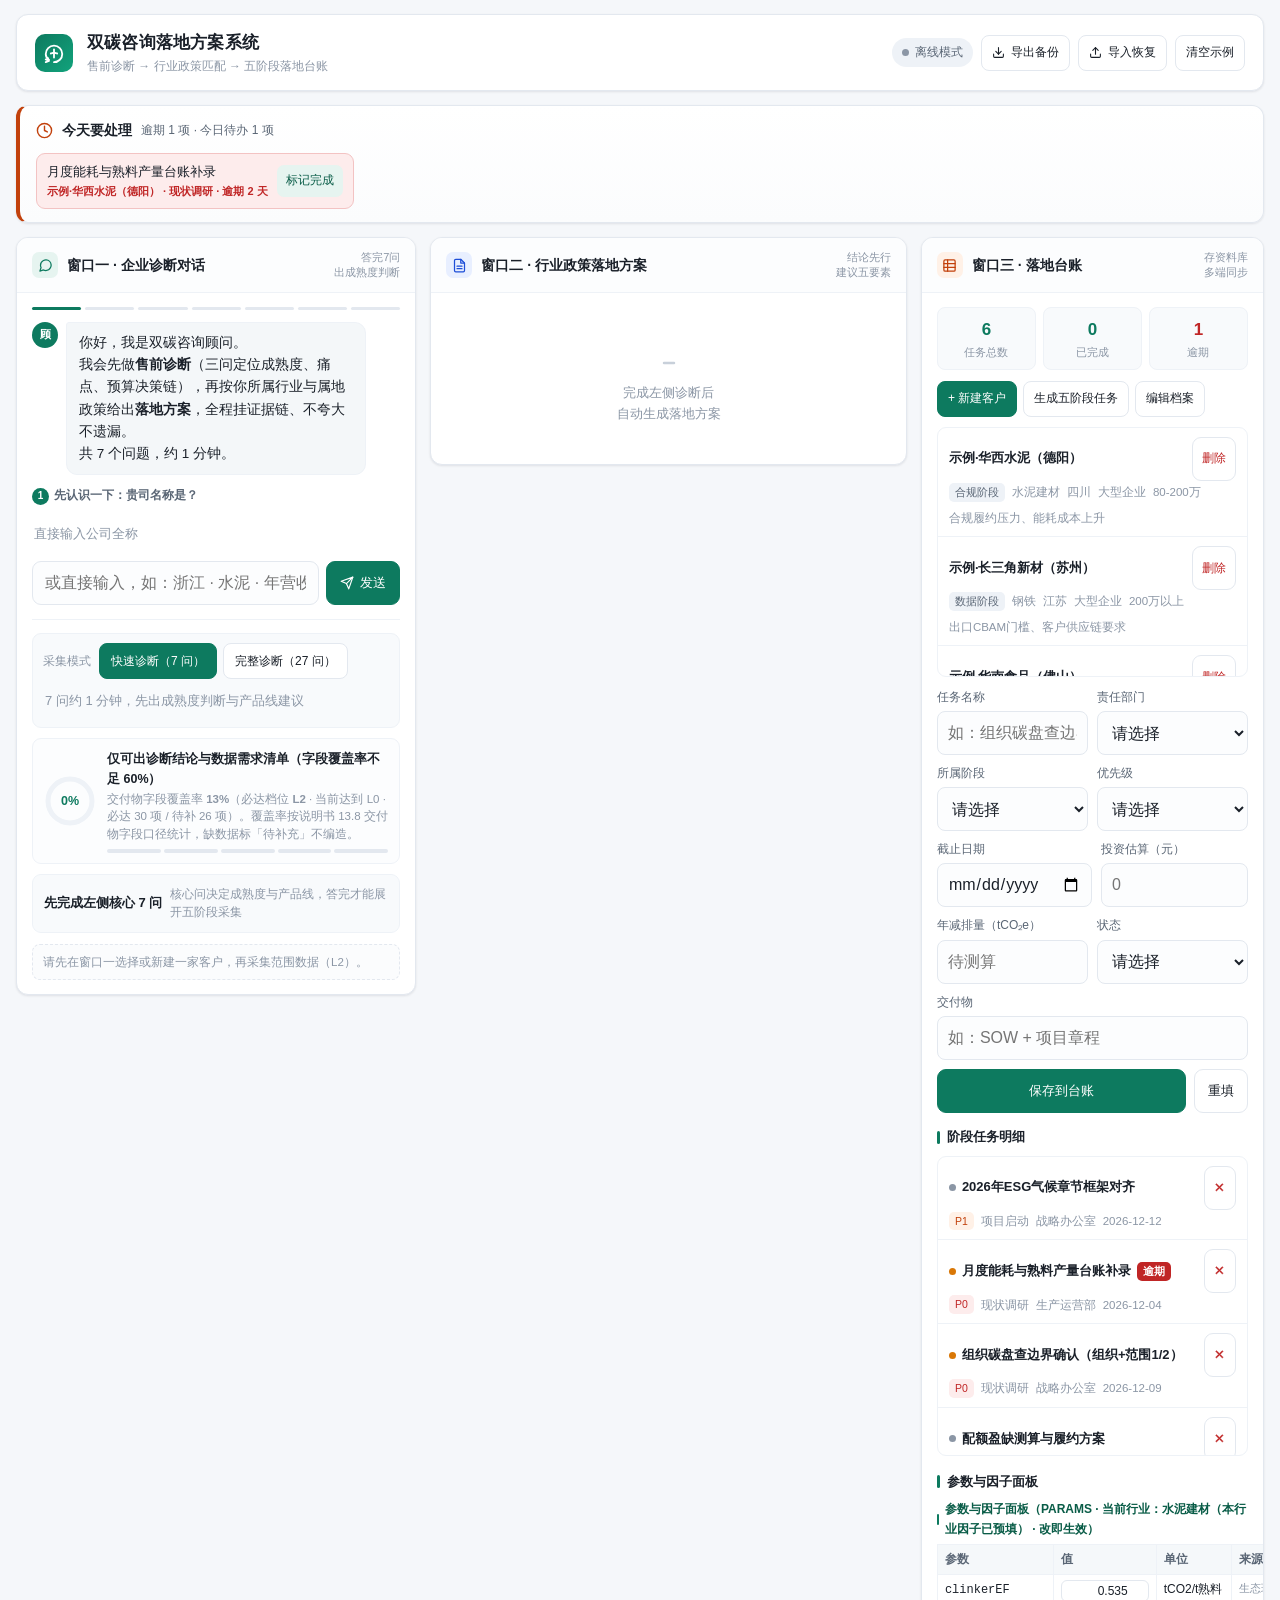
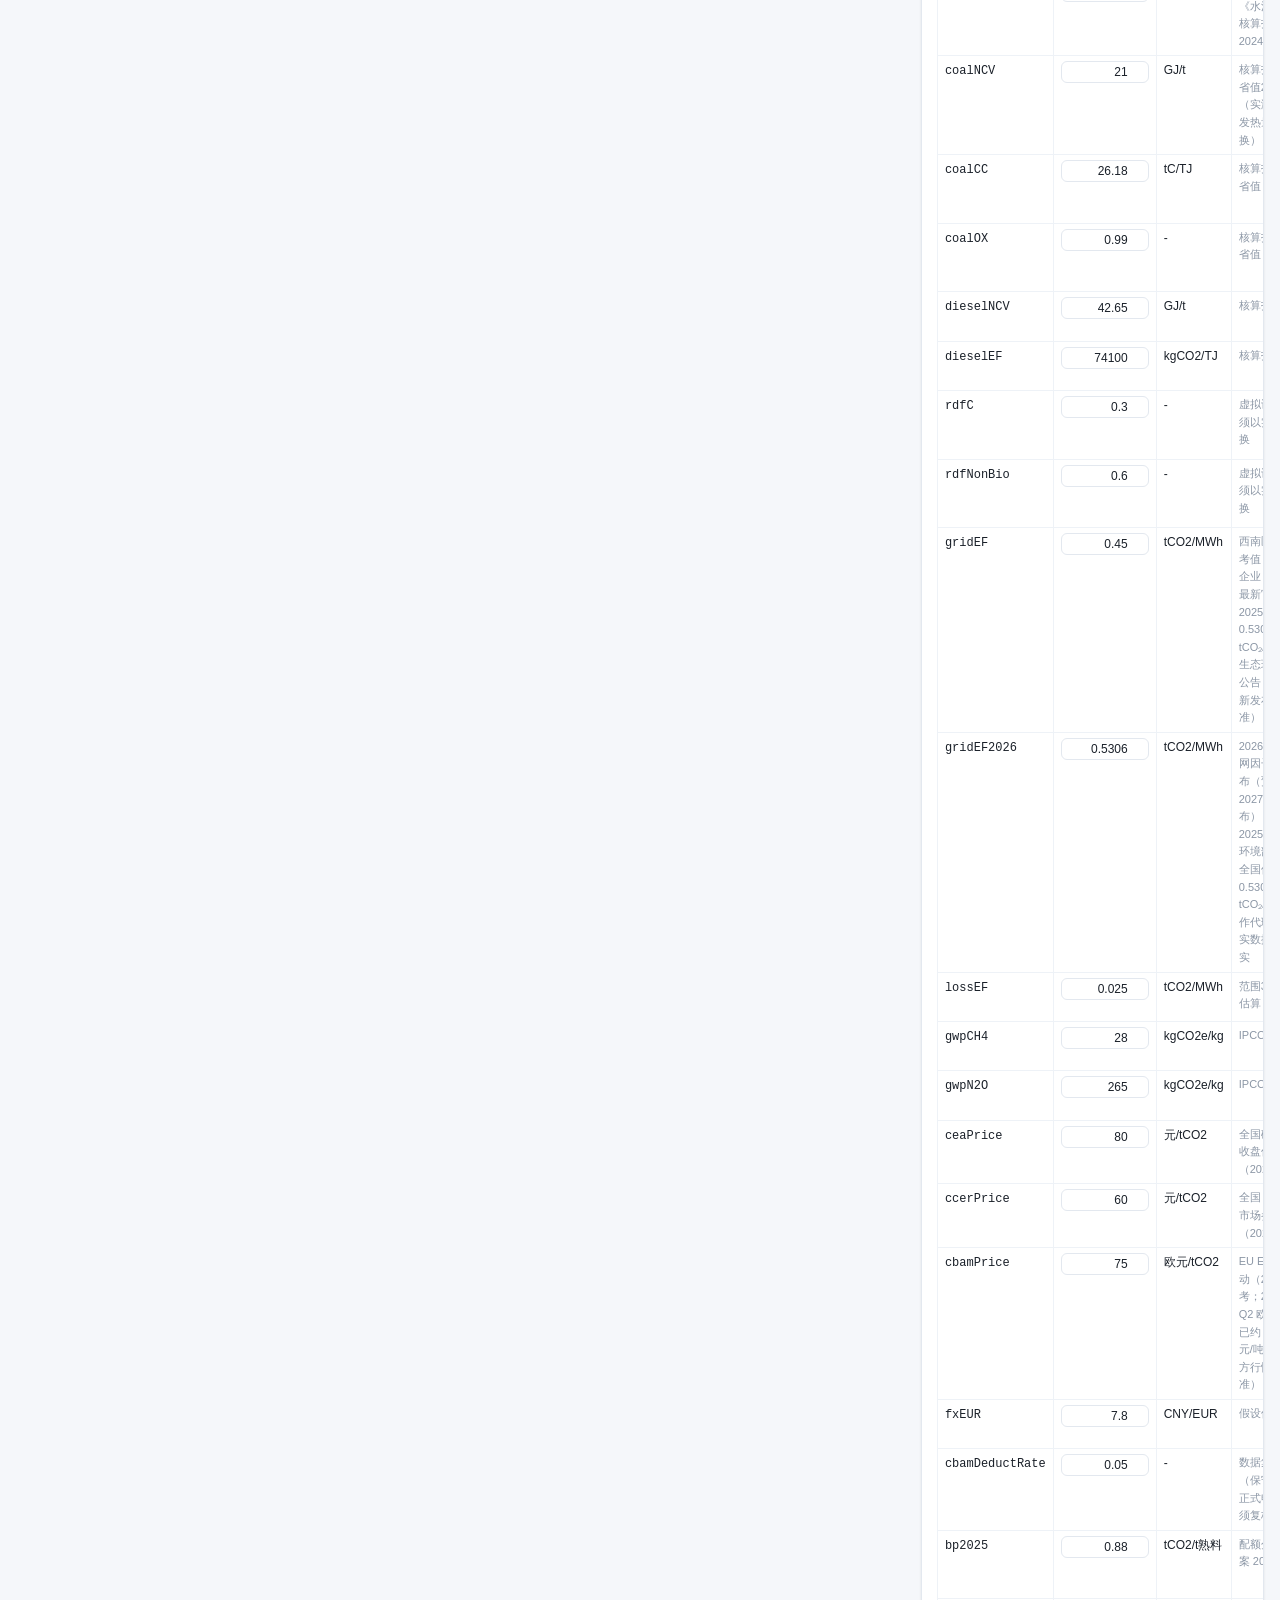
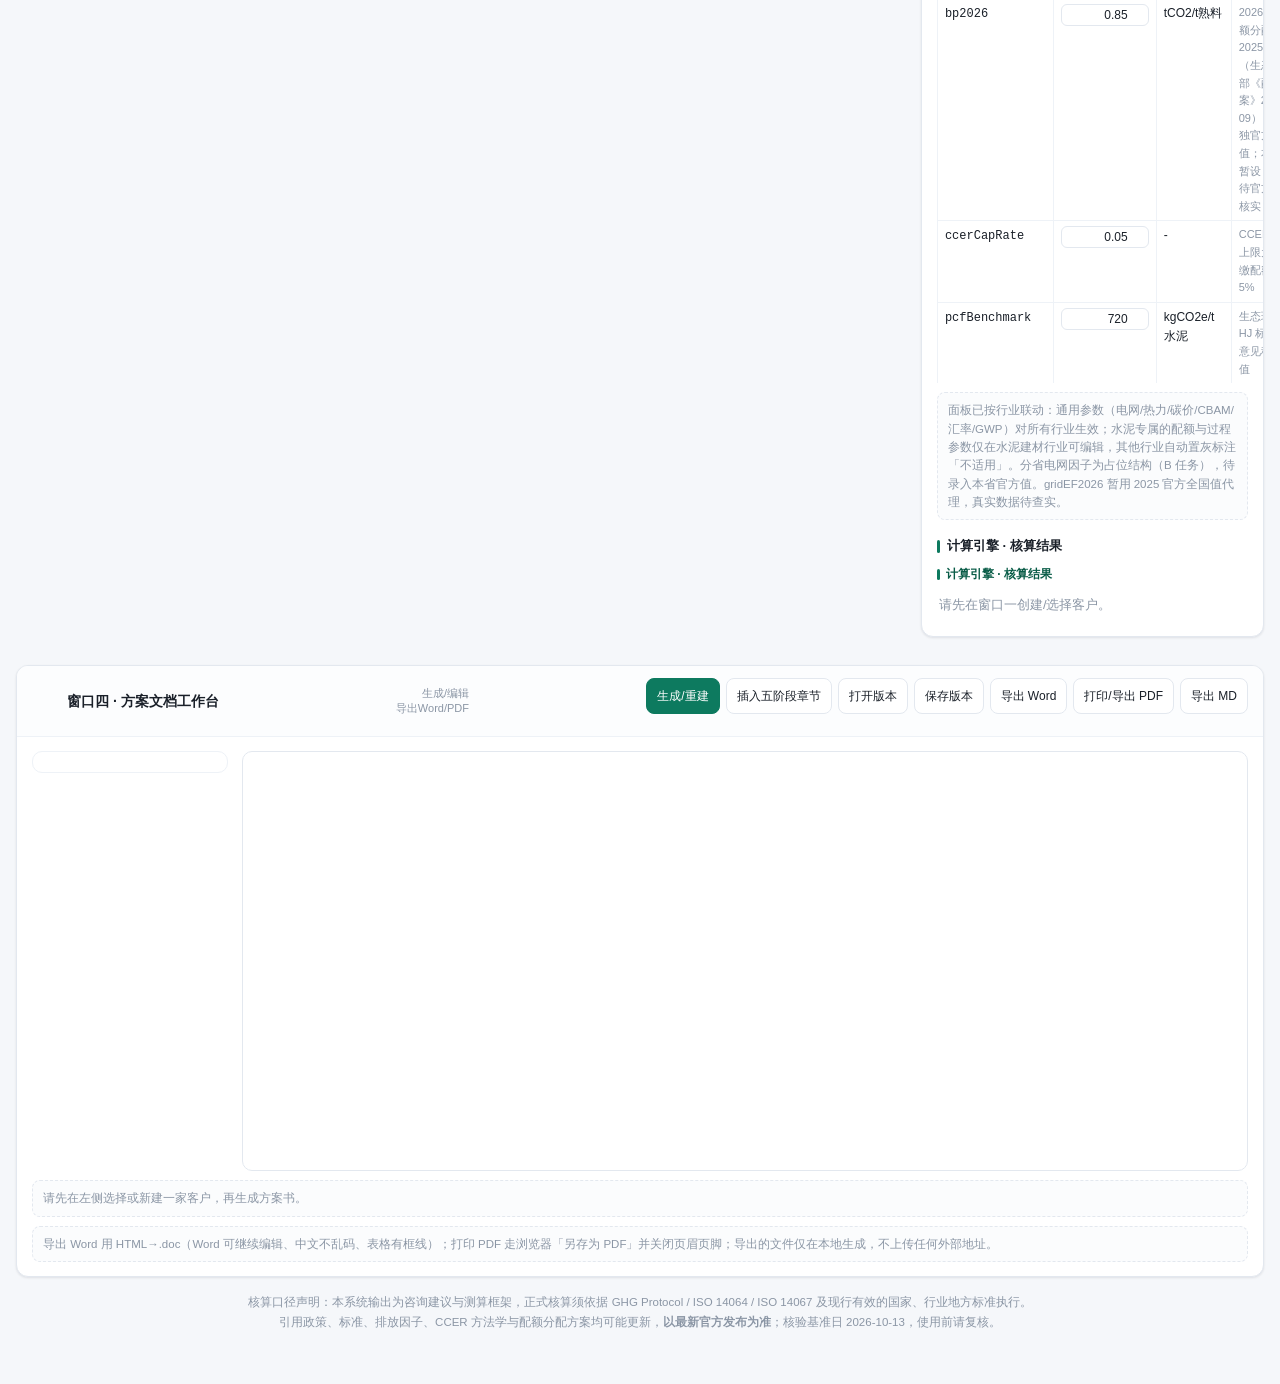
==== commit 48a4b7d6: "fix(双碳系统): 全量修复收口 - 运行体验/数据正确性/文档/导出/安全 - 数据层: 客户与任务可删除(连带清理); 因子覆盖按客户隔离(修复多客户互相污染); 首开无数据自动播种示例; 今日" ====
--- a/index.html
+++ b/index.html
@@ -3,6 +3,7 @@
 <head>
 <meta charset="UTF-8">
 <meta name="viewport" content="width=device-width, initial-scale=1.0, viewport-fit=cover">
+<link rel="icon" href="data:image/svg+xml,%3Csvg xmlns='http://www.w3.org/2000/svg' viewBox='0 0 24 24'%3E%3Crect width='24' height='24' rx='5' fill='%230d7a5f'/%3E%3Cpath d='M6 16c3-5 9-5 12-2v3H6z' fill='%23fff'/%3E%3C/svg%3E">
 <title>双碳咨询落地方案系统</title>
 <!-- 本工作台通过 WorkBuddy「资料库」skill 搭建、存储和部署 -->
 <style>
@@ -489,7 +490,7 @@
       <div class="chat-log" id="chatLog"></div>
       <div class="ask" id="askBox"></div>
       <div class="chat-in">
-        <input type="text" id="chatText" placeholder="或直接输入，如：浙江 · 水泥 · 大型企业">
+        <input type="text" id="chatText" placeholder="或直接输入，如：浙江 · 水泥 · 年营收12亿">
         <button class="btn pri" id="chatSend">
           <svg width="14" height="14" viewBox="0 0 24 24" fill="none" stroke="currentColor" stroke-width="2" stroke-linecap="round" stroke-linejoin="round"><line x1="22" y1="2" x2="11" y2="13"/><polygon points="22 2 15 22 11 13 2 9 22 2"/></svg>
           发送</button>
@@ -532,8 +533,26 @@
       <div class="toolbar">
         <button class="btn sm pri" id="btnAddClient">+ 新建客户</button>
         <button class="btn sm" id="btnGenTasks">生成五阶段任务</button>
+        <button class="btn sm" id="btnEditClient">编辑档案</button>
       </div>
       <div class="lst" id="clientList"></div>
+      <div id="clientEditBox" style="display:none;border:1px solid var(--line);border-radius:9px;padding:11px 12px;margin-bottom:11px;background:#fcfdfe">
+        <div class="sec-hd" style="margin-bottom:8px"><span class="bar"></span><h3>编辑客户档案</h3></div>
+        <div class="fld2">
+          <div class="fld"><label>所属行业</label><select id="ceIndustry"></select></div>
+          <div class="fld"><label>所在省份</label><select id="ceProvince"></select></div>
+        </div>
+        <div class="fld2">
+          <div class="fld"><label>企业规模</label><select id="ceScale"><option value="待评估">待评估</option><option value="大型企业">大型企业（10亿以上）</option><option value="中型企业">中型企业（1-10亿）</option><option value="小微企业">小微企业（1亿以下）</option></select></div>
+          <div class="fld"><label>预算区间</label><select id="ceBudget"><option value="待评估">待评估</option><option value="30万以下">30万以下</option><option value="30-80万">30-80万</option><option value="80-200万">80-200万</option><option value="200万以上">200万以上</option></select></div>
+        </div>
+        <div class="fld"><label>核心痛点（逗号分隔，最多3项）</label><input type="text" id="cePains" placeholder="如：合规履约压力,出口CBAM门槛"></div>
+        <div class="fld"><label>决策链</label><input type="text" id="ceChain" placeholder="如：EHS总监→总经理"></div>
+        <div class="fld" style="display:flex;gap:8px">
+          <button class="btn pri" id="btnSaveClientEdit" style="flex:1;justify-content:center">保存档案</button>
+          <button class="btn" id="btnCancelClientEdit">收起</button>
+        </div>
+      </div>
 
       <form id="taskForm" autocomplete="off">
         <div class="fld2">
@@ -624,6 +643,9 @@
 var LS_TASK = 'wb_shuangtan_tasks_';
 var LS_DRAFT = 'wb_shuangtan_chatdraft_';
 var LS_DOC = 'wb_shuangtan_doc_';        // 方案书版本快照（按客户名分桶）
+var LS_TOMB = 'wb_shuangtan_tomb';       // 清空示例后的墓碑名单：云端同名记录不再被合并回来
+var LS_LASTSYNC = 'wb_shuangtan_lastsync'; // 上次云端合并时间：比它新的本地修改视为「未推送」，保留本地
+var L1L2_DEV_TOL = 0.15;   // L1/L2 交叉核对偏差阈值（集中参数，不再散落硬编码）
 
 var state = {
   customers: [], tasks: [],
@@ -679,6 +701,7 @@
   ];
   keys.forEach(function(k){ if (isFilled(getPath(c, k))) pick[k] = getPath(c, k); });
   if (c.em && Object.keys(c.em).length) pick.em = c.em;
+  if (c.paramOverride && Object.keys(c.paramOverride).length) pick.paramOverride = c.paramOverride;
   if (c.acceptance && Object.keys(c.acceptance).length) pick.acceptance = c.acceptance;
   // 一项都没采到时返回空串，避免往云端写 "{}" 噪声
   if (!Object.keys(pick).length) return '';
@@ -752,10 +775,12 @@
 }
 
 /* ---------- 读写 ---------- */
-function pullAll(db, databaseId, done){
+/* 翻页拉取共享实现：queryFn 在调用点内联 databaseId（DSDK002：字面量/DATABASE_ID 红线，
+   且修掉旧 pullAll 写死客户表导致任务表永远拉错的 bug）。 */
+function pullAllBy(queryFn, done){
   var acc = [], guard = 0, cursor = undefined;
   (function step(){
-    db.query({ databaseId: DATABASE_ID, pageSize: 200, startCursor: cursor })
+    queryFn(cursor)
       .then(function(res){
         acc = acc.concat(res.results || []);
         var next = res.nextCursor;
@@ -767,40 +792,81 @@
       .catch(function(e){ console.warn('[cloud] pull fail', e); toast('云端数据拉取失败，已回退本地缓存'); done(acc); });
   })();
 }
+function pullAllCust(db, done){
+  pullAllBy(function(cursor){ return db.query({ databaseId: DATABASE_ID, pageSize: 200, startCursor: cursor }); }, done);
+}
+function pullAllTask(db, done){
+  pullAllBy(function(cursor){ return db.query({ databaseId: '39INs1CYHtjSF6gv0Bl5Bl', pageSize: 200, startCursor: cursor }); }, done);
+}
+/* 墓碑：清空示例后云端同名记录不再回魂；同名新建视为用户反悔，自动移出墓碑 */
+function tombGet(){ return lsGet(LS_TOMB, []); }
+function tombAdd(names){
+  var t = tombGet();
+  (names || []).forEach(function(n){ if (n && t.indexOf(n) < 0) t.push(n); });
+  lsSet(LS_TOMB, t);
+}
+function tombRemove(name){
+  var t = tombGet();
+  var i = t.indexOf(name);
+  if (i >= 0){ t.splice(i, 1); lsSet(LS_TOMB, t); }
+}
+function tombHas(name){ return tombGet().indexOf(name) >= 0; }
 function loadCloud(){
   var db = getSDK();
   if (!db) { setSync('offline'); loadLocal(); return; }
   setSync('syncing');
-  pullAll(db, DATABASE_ID, function(rowsC){
-    pullAll(db, DB_TASK_ID, function(rowsT){
+  pullAllCust(db, function(rowsC){
+    pullAllTask(db, function(rowsT){
       var cloudC = rowsC.map(recToCust);
       var cloudT = rowsT.map(recToTask);
-      // 合并策略：以云端为准，保留本地新增
+      // 合并策略：云端为准；本地在上次同步后有未推送修改（updatedAt 更新）→ 本地优先
+      var prevSync = lsGet(LS_LASTSYNC, '');
       var lc = lsGet(LS_CUST + DB_CUST, []);
       var lt = lsGet(LS_TASK + DB_TASK, []);
-      state.customers = mergeByName(cloudC, lc);
-      state.tasks = mergeByKey(cloudT, lt, 'name');
+      state.customers = mergeByName(cloudC, lc, prevSync);
+      state.tasks = mergeByKey(cloudT, lt, 'name', 'client', prevSync);   // 复合键：不同客户的同名任务不再互盖
       lsSet(LS_CUST + DB_CUST, state.customers);
       lsSet(LS_TASK + DB_TASK, state.tasks);
+      lsSet(LS_LASTSYNC, new Date().toISOString());
+      var kept = 0;
+      (lc.concat(lt)).forEach(function(x){ if (x.updatedAt && (!prevSync || x.updatedAt > prevSync)) kept++; });
+      toast(kept ? ('同步完成：保留 ' + kept + ' 处本机未推送修改（请及时导出备份）') : '已同步');
       setSync('online');
       afterLoad();
     });
   });
 }
-function mergeByName(cloud, local){
+function mergeByName(cloud, local, prevSync){
   var map = {}, out = [];
   local.forEach(function(c){ map[c.name] = c; out.push(c); });
   cloud.forEach(function(c){
-    if (map[c.name]) { var i = out.indexOf(map[c.name]); if (i>=0) out[i] = c; }
+    if (tombHas(c.name)) return;                       // 已清空示例：云端同名不再回魂
+    var lc = map[c.name];
+    if (lc) {
+      var i = out.indexOf(lc);
+      if (i >= 0){
+        if (prevSync && lc.updatedAt && lc.updatedAt > prevSync) return;   // 本地未推送修改优先
+        out[i] = c;
+      }
+    }
     else { out.push(c); }
   });
   return out;
 }
-function mergeByKey(cloud, local, k){
+function mergeByKey(cloud, local, k1, k2, prevSync){
   var map = {}, out = [];
-  local.forEach(function(t){ map[t.name] = t; out.push(t); });
+  local.forEach(function(t){ var key = k2 ? (t[k1] || '') + '\u0001' + (t[k2] || '') : t[k1]; map[key] = t; out.push(t); });
   cloud.forEach(function(t){
-    if (map[t[k]]) { var i = out.indexOf(map[t[k]]); if (i>=0) out[i] = t; }
+    if (tombHas(t.name)) return;
+    var key = k2 ? (t[k1] || '') + '\u0001' + (t[k2] || '') : t[k1];
+    var lt = map[key];
+    if (lt) {
+      var i = out.indexOf(lt);
+      if (i >= 0){
+        if (prevSync && lt.updatedAt && lt.updatedAt > prevSync) return;   // 本地未推送修改优先
+        out[i] = t;
+      }
+    }
     else { out.push(t); }
   });
   return out;
@@ -812,6 +878,7 @@
 }
 
 function saveCustomer(c){
+  markDocStale();   // 客户数据/验收/诊断变更 → 已生成方案书标记过期
   var db = getSDK();
   var exist = state.customers.filter(function(x){ return x.name === c.name; })[0];
   if (db) {
@@ -831,6 +898,8 @@
   var i = -1;
   state.customers.forEach(function(x, idx){ if (x.name === c.name) i = idx; });
   if (i >= 0) state.customers[i] = c; else state.customers.push(c);
+  c.updatedAt = new Date().toISOString();   // 本地修改时间戳：同步冲突时「最近写入者胜」的依据
+  tombRemove(c.name);   // 用户重新保存同名客户 = 撤销墓碑
   lsSet(LS_CUST + DB_CUST, state.customers);
   refreshAll();
 }
@@ -851,9 +920,12 @@
   } else { localSaveTask(t); toast('离线模式：已存本地'); }
 }
 function localSaveTask(t){
+  markDocStale();   // 台账任务变更 → 已生成方案书标记过期
   var i = -1;
   state.tasks.forEach(function(x, idx){ if (x.name === t.name && x.client === t.client) i = idx; });
   if (i >= 0) state.tasks[i] = t; else state.tasks.push(t);
+  t.updatedAt = new Date().toISOString();   // 同上：最近写入者胜
+  tombRemove(t.name);   // 同上：新建同名任务撤销墓碑
   lsSet(LS_TASK + DB_TASK, state.tasks);
   refreshAll();
 }
@@ -861,7 +933,7 @@
 /* ---------- 示例数据（铁律6）---------- */
 function demoCustomers(){
   var today = new Date();
-  function d(off){ var x = new Date(today.getTime() + off*86400000); return x.toISOString().slice(0,10); }
+  function d(off){ var x = new Date(today.getTime() + off*86400000); return fmtLocalDate(x); }
   return [
     { name:'示例·华西水泥（德阳）', industry:'水泥建材', province:'四川', scale:'大型企业', stage:'合规阶段',
       pains:['合规履约压力','能耗成本上升'], products:['碳盘查核算','碳履约与交易'], budget:'80-200万',
@@ -882,7 +954,7 @@
 }
 function demoTasks(){
   var today = new Date();
-  function d(off){ var x = new Date(today.getTime() + off*86400000); return x.toISOString().slice(0,10); }
+  function d(off){ var x = new Date(today.getTime() + off*86400000); return fmtLocalDate(x); }
   return [
     { name:'月度能耗与熟料产量台账补录', client:'示例·华西水泥（德阳）', stage:'现状调研', dept:'生产运营部', prio:'P0', stat:'进行中', due:d(-2), invest:0, cut:0, deliver:'数据台账v1', remark:'逾期项，边界扩至6条窑线后数据量翻倍' },
     { name:'配额盈缺测算与履约方案', client:'示例·华西水泥（德阳）', stage:'方案设计', dept:'EHS环保部', prio:'P0', stat:'未开始', due:d(1), invest:120000, cut:0, deliver:'履约方案+盈缺测算表', remark:'' },
@@ -892,59 +964,111 @@
     { name:'屋顶光伏可研（自发自用比例测算）', client:'示例·华南食品（佛山）', stage:'方案设计', dept:'财务部', prio:'P2', stat:'未开始', due:d(20), invest:1800000, cut:1450, deliver:'可研报告+技经分析', remark:'减排量为初筛值，需现场实测复核' }
   ];
 }
-function seedDemo(){
-  if (state.demo) return;
-  state.demo = true;
-  demoCustomers().forEach(function(c){ localSaveCustomer(c); });
-  demoTasks().forEach(function(t){ localSaveTask(t); });
-  toast('已恢复示例数据');
-}
 function clearDemo(){
   var cd = demoCustomers().map(function(c){ return c.name; });
   var td = demoTasks().map(function(t){ return t.name; });
   state.customers = state.customers.filter(function(c){ return cd.indexOf(c.name) < 0; });
   state.tasks = state.tasks.filter(function(t){ return td.indexOf(t.name) < 0; });
   state.demo = false;
+  tombAdd(cd.concat(td));   // 云端同名示例同步时不再回魂
   lsSet(LS_CUST + DB_CUST, state.customers);
   lsSet(LS_TASK + DB_TASK, state.tasks);
-  toast('已清空示例数据');
+  toast('已清空示例数据（云端同名示例不再同步回来）');
   refreshAll();
 }
 
 /* ---------- 导入导出 ---------- */
 function exportJSON(){
-  var data = { customers: state.customers, tasks: state.tasks, ts: new Date().toISOString() };
+  var data = { customers: state.customers, tasks: state.tasks, tomb: tombGet(), ts: new Date().toISOString() };
   var blob = new Blob([JSON.stringify(data, null, 2)], { type:'application/json' });
   var a = document.createElement('a');
   a.href = URL.createObjectURL(blob);
-  a.download = '双碳台账备份_' + new Date().toISOString().slice(0,10) + '.json';
+  a.download = '双碳台账备份_' + todayStr() + '.json';
   a.click();
   setTimeout(function(){ URL.revokeObjectURL(a.href); }, 1000);
   toast('备份已导出');
+}
+/* 导入：先做结构校验（必填名、类型强制），再批量落库，单次落盘 + 单次渲染；
+   旧实现逐条 localSave* → N 次全量 refreshAll，且无任何字段校验。 */
+function parseImportPayload(d){
+  var custs = Array.isArray(d && d.customers) ? d.customers : [];
+  var tasks = Array.isArray(d && d.tasks) ? d.tasks : [];
+  var skippedC = 0, skippedT = 0;
+  var outC = [], outT = [];
+  custs.forEach(function(c){
+    if (!c || typeof c !== 'object' || !String(c.name || '').trim()){ skippedC++; return; }
+    if (!c.id) delete c.id;
+    c.name = String(c.name).trim();
+    if (c.pains && !Array.isArray(c.pains)) c.pains = String(c.pains).split(/[,，、]/).map(function(s){ return s.trim(); }).filter(Boolean);
+    if (c.products && !Array.isArray(c.products)) c.products = String(c.products).split(/[,，、]/).map(function(s){ return s.trim(); }).filter(Boolean);
+    outC.push(c);
+  });
+  tasks.forEach(function(t){
+    if (!t || typeof t !== 'object' || !String(t.name || '').trim() || !String(t.client || '').trim()){ skippedT++; return; }
+    if (!t.id) delete t.id;
+    t.name = String(t.name).trim();
+    t.client = String(t.client).trim();
+    t.invest = Number(t.invest) || 0;
+    t.cut = Number(t.cut) || 0;
+    outT.push(t);
+  });
+  return { customers: outC, tasks: outT, tomb: Array.isArray(d && d.tomb) ? d.tomb.filter(function(n){ return typeof n === 'string' && n; }) : [],
+    skippedC: skippedC, skippedT: skippedT };
+}
+function applyImport(p){
+  tombAdd(p.tomb || []);   // 备份自带墓碑：换机导入后「已清空示例」语义跨端延续
+  p.customers.forEach(function(c){
+    var i = -1;
+    state.customers.forEach(function(x, idx){ if (x.name === c.name) i = idx; });
+    if (i >= 0) state.customers[i] = c; else state.customers.push(c);
+    c.updatedAt = new Date().toISOString();
+    tombRemove(c.name);
+  });
+  p.tasks.forEach(function(t){
+    var i = -1;
+    state.tasks.forEach(function(x, idx){ if (x.name === t.name && x.client === t.client) i = idx; });
+    if (i >= 0) state.tasks[i] = t; else state.tasks.push(t);
+    t.updatedAt = new Date().toISOString();
+    tombRemove(t.name);
+  });
+  lsSet(LS_CUST + DB_CUST, state.customers);
+  lsSet(LS_TASK + DB_TASK, state.tasks);
+  var stale = p.customers.some(function(c){ return state.docHtml && state.docHtml[c.name]; });
+  if (stale) markDocStale();
+  refreshAll();
+  toast('导入完成：客户 ' + p.customers.length + ' 条' + (p.skippedC ? '（跳过格式不符 ' + p.skippedC + ' 条）' : '') +
+    '、任务 ' + p.tasks.length + ' 条' + (p.skippedT ? '（跳过 ' + p.skippedT + ' 条）' : ''));
 }
 function importJSON(file){
   var rd = new FileReader();
   rd.onload = function(){
     try {
-      var d = JSON.parse(rd.result);
-      (d.customers||[]).forEach(function(c){ if(!c.id) delete c.id; localSaveCustomer(c); });
-      (d.tasks||[]).forEach(function(t){ if(!t.id) delete t.id; localSaveTask(t); });
-      toast('导入完成：客户'+(d.customers||[]).length+' 条，任务'+(d.tasks||[]).length+' 条');
-      refreshAll();
+      var p = parseImportPayload(JSON.parse(rd.result));
+      applyImport(p);
     } catch(e){ toast('文件格式有误，导入失败'); }
   };
   rd.readAsText(file);
 }
 
 /* ---------- 计算层 ---------- */
-function todayStr(){ return new Date().toISOString().slice(0,10); }
+/* 本地日期（修 UTC 偏移：旧 toISOString 在北京时间 0–8 点会得到前一天） */
+function fmtLocalDate(x){
+  return x.getFullYear() + '-' + String(x.getMonth() + 1).padStart(2, '0') + '-' + String(x.getDate()).padStart(2, '0');
+}
+function todayStr(){ return fmtLocalDate(new Date()); }
 function todayTasks(){
   var t = todayStr();
+  var prioRank = { 'P0':0, 'P1':1, 'P2':2 };
   return state.tasks.filter(function(x){
     if (x.stat === '已完成') return false;
     if (!x.due) return false;
     return x.due <= t;   // 逾期或今天到期 —— 昨天未完成的自动顺延
-  }).sort(function(a,b){ return a.due < b.due ? -1 : 1; });
+  }).sort(function(a,b){
+    var pa = prioRank[a.prio] !== undefined ? prioRank[a.prio] : 3;
+    var pb = prioRank[b.prio] !== undefined ? prioRank[b.prio] : 3;
+    if (pa !== pb) return pa - pb;          // P0 逾期置顶
+    return a.due < b.due ? -1 : 1;
+  });
 }
 function taskStat(s){ return s === '已完成' ? 2 : (s === '进行中' ? 1 : 0); }
 </script>
@@ -1086,11 +1210,12 @@
     { id:'POL-09', name:'欧盟碳边境调节机制（CBAM）法规', docNo:'Regulation (EU) 2023/956 及最新实施细则', issuer:'欧盟', level:'国际规则', status:'现行有效（正式实施期自 2026-01 起）', effective:'过渡期 2023-10 至 2025-12；正式期 2026-01 起', industries:['钢铁','水泥建材','有色金属','化肥','电力热力','氢'], actions:'CBAM 列明 6 类（水泥/钢铁/铝/化肥/电力/氢）：出口企业按功能单位申报嵌入排放，关注默认值→实测切换与抵扣口径；石化化工/纺织/电子半导体/汽车零部件/装备制造等经下游传导（含钢铝部件）', chapter:'第八章', source:'欧盟官方公报（以最新实施细则为准）' }
   ]
 };
-/* 省级政策条目升级：新增「生效状态」「基准年度是否适用」两个 L2 字段（不虚构文号，文号待查实时标注） */
+/* 省级政策条目升级：新增「生效状态」「基准年度是否适用」两个 L2 字段（不虚构文号，文号待查实时标注）。
+   诚实原则：程序不再默认赋「现行有效」——未逐条核验的状态一律标待核实，由顾问核验后改写。 */
 Object.keys(KB_PROVINCE).forEach(function(k){
   var p = KB_PROVINCE[k];
-  if (!p.status) p.status = '现行有效';
-  if (!p.baseYear) p.baseYear = '2025—2026 报送年度适用（以年度官方通知为准）';
+  if (!p.status) p.status = '待核实（以最新官方发布为准）';
+  if (!p.baseYear) p.baseYear = '适用年度待核实（以年度官方通知为准）';
   if (!p.asOf) p.asOf = '2026-10-13';
 });
 /* 贵州省级政策带真实文号（附录B 已核对），示范 L2 深度 */
@@ -1533,7 +1658,7 @@
 /* 参数与因子默认值（第 3 批计算引擎使用；此处先入库，供窗口二标注来源）*/
 var PARAMS = {
   clinkerEF: {"v": 0.535, "u": "tCO2/t熟料", "src": "生态环境部《水泥行业核算指南》2024"},
-  coalNCV: {"v": 21, "u": "GJ/t", "src": "企业化验室实测/缺省值"},
+  coalNCV: {"v": 21, "u": "GJ/t", "src": "核算指南缺省值21 GJ/t（实测低位发热量后替换）"},
   coalCC: {"v": 26.18, "u": "tC/TJ", "src": "核算指南缺省值"},
   coalOX: {"v": 0.99, "u": "-", "src": "核算指南缺省值"},
   dieselNCV: {"v": 42.65, "u": "GJ/t", "src": "核算指南"},
@@ -1566,7 +1691,7 @@
    ================================================================== */
 var MODES = {"quick": {"label": "快速诊断", "desc": "7 问约 1 分钟，先出成熟度判断与产品线建议", "questionIds": ["Q1", "Q2", "Q3", "Q4", "Q5", "Q6", "Q7"]}, "full": {"label": "完整诊断", "desc": "27 问约 10 分钟，采集到能生成完整方案书与技经测算的数据粒度", "questionIds": ["Q1", "Q2", "Q3", "Q4", "Q5", "Q6", "Q7", "Q8", "Q9", "Q10", "Q11", "Q12", "Q13", "Q14", "Q15", "Q16", "Q17", "Q18", "Q19", "Q20", "Q21", "Q22", "Q23", "Q24", "Q25", "Q26", "Q27"]}};
 /* 核心 7 问：与现有 QUESTIONS 逐字一致，仅登记便于比对 */
-var QUESTIONS_CORE = [{"id": "Q1", "k": "name", "q": "先认识一下：贵司名称是？", "tip": "直接输入公司全称", "chips": null}, {"id": "Q2", "k": "industry", "q": "贵司属于哪个行业？（决定核算边界与产品线）", "tip": "选择行业", "chips": "IND"}, {"id": "Q3", "k": "province", "q": "企业注册与主要生产地在哪个省/市？（决定适用地方政策）", "tip": "如：江苏 / 广东 / 四川", "chips": "PROV"}, {"id": "Q4", "k": "scale", "q": "企业规模大致是？", "tip": "规模决定交付深度与预算量级", "chips": "SCALE"}, {"id": "Q5", "k": "force", "q": "是否已被要求做碳核算或履约？（成熟度第一问）", "tip": "可多选", "chips": [["forceCompliance", "是，被要求核算或履约"], ["hasData", "已建过台账/核算体系"], ["hasTarget", "已主动设双碳目标"], ["wantsValue", "想做碳资产变现/品牌/融资"], ["none", "以上都没有"]]}, {"id": "Q6", "k": "pains", "q": "核心痛点是哪些？（可多选）", "tip": "最多选3项", "chips": "PAIN"}, {"id": "Q7", "k": "chain", "q": "预算区间与决策链？（成熟度第三问）", "tip": "如：80-200万，EHS总监→总经理", "chips": "BUDGET"}];
+var QUESTIONS_CORE = [{"id": "Q1", "k": "name", "q": "先认识一下：贵司名称是？", "tip": "直接输入公司全称", "chips": null}, {"id": "Q2", "k": "industry", "q": "贵司属于哪个行业？（决定核算边界与产品线）", "tip": "选择行业", "chips": "IND"}, {"id": "Q3", "k": "province", "q": "企业注册与主要生产地在哪个省/市？（决定适用地方政策）", "tip": "如：江苏 / 广东 / 四川", "chips": "PROV"}, {"id": "Q4", "k": "scale", "q": "企业规模大致是？（按年营业收入分档）", "tip": "分档标准：1亿以下=小微，1-10亿=中型，10亿以上=大型；可直接输入如「12亿」", "chips": "SCALE"}, {"id": "Q5", "k": "force", "q": "是否已被要求做碳核算或履约？（成熟度第一问）", "tip": "可多选", "chips": [["forceCompliance", "是，被要求核算或履约"], ["hasData", "已建过台账/核算体系"], ["hasTarget", "已主动设双碳目标"], ["wantsValue", "想做碳资产变现/品牌/融资"], ["none", "以上都没有"]]}, {"id": "Q6", "k": "pains", "q": "核心痛点是哪些？（可多选）", "tip": "最多选3项", "chips": "PAIN"}, {"id": "Q7", "k": "chain", "q": "预算区间与决策链？（成熟度第三问）", "tip": "点预算档直接记录；决策链直接输入，如：80-200万，EHS总监→总经理", "chips": "BUDGET"}];
 /* 五阶段 20 问（Q8–Q27）*/
 var QUESTIONS_STAGE = [{"group": 1, "stage": "售前诊断", "title": "第一组 · 售前诊断（企业物理边界与合规身份）", "why": "决定方案范围与是否生成履约/CBAM 章节；这一组答完就能判断这家企业最短的合规路径", "items": [{"id": "Q8", "key": "creditCode", "ask": "贵司统一社会信用代码或行业代码是？（用于核对行业分类与纳管范围）", "tip": "18 位；也可只报行业代码，如 C3011 水泥制造", "type": "text", "validate": {"len": 18, "soft": true, "skipLabel": "暂不提供"}, "excel": "00_企业基本信息", "weight": 0.5}, {"id": "Q9", "key": "productsLine", "ask": "主营产品与产线情况？（例：P·O42.5 水泥 220 万吨/年，1 条 5000t/d 熟料线）", "tip": "产品 + 产能 + 产线条数，一句话即可", "type": "text", "followUp": {"when": "文本中未出现条数或产量数字", "ask": "方便补充一下产线条数与单线规模吗？这会影响核算边界与数据量估算"}, "excel": "00_企业基本信息", "weight": 1}, {"id": "Q10", "key": "isETS", "ask": "贵司是否属于全国碳市场重点排放单位？", "tip": "直接影响是否生成履约章节与配额盈缺测算", "type": "chips", "options": ["是，已纳入", "否", "不确定，需核实"], "secondKey": "isCBAM", "secondAsk": "是否有产品出口欧盟（含经第三国转口）？", "secondOptions": ["是", "否", "不确定"], "excel": "00_企业基本信息、09_政策清单", "weight": 1.5}, {"id": "Q11", "key": "siteCount", "ask": "是否还有其他厂区/子公司需纳入本次范围？", "tip": "决定组织边界是单厂还是集团口径", "type": "chips", "options": ["仅 1 个厂区", "2-5 个", "5 个以上", "暂不确定"], "followUp": {"when": "回答不是『仅 1 个厂区』", "ask": "各厂区是否独立核算？是否需要分别出报表？"}, "excel": "00_企业基本信息", "weight": 1}]}, {"group": 2, "stage": "项目启动", "title": "第二组 · 项目启动（边界、年度与既有体系）", "why": "把口径钉死在开工之前，避免后期返工与边界变更", "items": [{"id": "Q12", "key": "boundary", "ask": "本次核算的法人/组织边界是？核算年度选哪一年？", "tip": "组织边界与核算年度都会写进 SOW", "type": "chips+text", "options": ["单一法人单一厂区", "多厂区合并", "集团口径"], "secondKey": "baseYear", "secondOptions": ["2023 年度", "2024 年度", "2025 年度"], "excel": "00_企业基本信息", "weight": 1.5}, {"id": "Q13", "key": "existingSys", "ask": "是否已做过：碳盘查 / 第三方核查 / ISO 14064 / ESG 披露？", "tip": "可多选；已有体系可复用大量底稿", "type": "multi", "options": ["组织碳盘查", "第三方核查", "ISO 14064 体系", "ESG 披露", "以上都没有"], "followUp": {"when": "勾选任一已有项", "ask": "最近一次是哪一年？由哪家机构出具？能否提供报告或底稿样例？"}, "excel": "00_企业基本信息、09_政策清单", "weight": 1}, {"id": "Q14", "key": "dataAvail", "ask": "数据能否提供？请逐项勾选", "tip": "标『无』的项目会进入资料缺口清单，并影响报告可出章节", "type": "matrix", "items": ["月度能耗台账", "产量与质量台账", "化验室煤质报告", "电费单与用电记录", "计量器具台账", "运输台账"], "levels": ["有", "部分", "无"], "excel": "01/02/03 表", "weight": 2}]}, {"group": 3, "stage": "现状调研", "title": "第三组 · 现状调研（核心数据组，决定报告能不能算）", "why": "这一组决定窗口二能不能出技经测算、窗口四能不能出核算结果章节", "items": [{"id": "Q15", "key": "em.production", "ask": "主要产品产量：熟料 ___ 万吨/年、水泥 ___ 万吨/年、设计产能 ___ 万吨/年", "tip": "三个数字用空格或顿号分隔，例如：150 215 155", "type": "number3", "fields": ["em.clinkerOut", "em.cementOut", "em.capacity"], "units": ["万吨", "万吨", "万吨"], "validate": [{"rule": "水泥产量 >= 熟料产量", "else": "水泥产量低于熟料产量，是否外销熟料？"}], "excel": "00_企业基本信息 B13-B16", "weight": 3}, {"id": "Q16", "key": "em.energy", "ask": "能源结构：原煤 ___ 万吨、替代燃料 ___ 万吨、柴油 ___ 吨、外购电 ___ 万kWh、余热自发电 ___ 万kWh、绿电 ___ 万kWh", "tip": "六个数字依次输入，没有的填 0；单位统一用万kWh，系统内部自动换算 MWh", "type": "number6", "fields": ["em.coal", "em.af", "em.diesel", "em.gridBuy", "em.whr", "em.greenPower"], "units": ["万吨", "万吨", "吨", "万kWh", "万kWh", "万kWh"], "validate": [{"rule": "余热自发电以万kWh 录入并 ×10 得 MWh", "else": "余热自发电单位易错，请确认是万kWh 还是 MWh"}], "excel": "00_企业基本信息 B17-B21、01 表、02 表", "weight": 3}, {"id": "Q17", "key": "em.raw", "ask": "原料与工艺：石灰石 ___ 万吨、替代原料（电石渣/钢渣等）___ 万吨", "tip": "替代原料会带来非碳酸盐分解的排放扣减", "type": "number2", "fields": ["em.limestone", "em.altRaw"], "units": ["万吨", "万吨"], "validate": [{"rule": "石灰石 ÷ 熟料产量 落在 1.1-1.4", "else": "石灰石单耗偏离常规区间，请核对是否含替代原料或矿山剥离量未计入"}], "excel": "00_企业基本信息 B19、01 表第 8 行", "weight": 2}, {"id": "Q18", "key": "em.metering", "ask": "计量与数据基础：① 电子皮带秤/磅秤检定是否有效？② 中控 DCS 能否导出煤量与电耗？③ 煤质化验频次？", "tip": "三问分别选；检定超期与 DCS 缺失都会降低数据质量等级", "type": "chips3", "questions": [{"key": "em.metering", "options": ["检定有效", "部分超期", "不清楚"]}, {"key": "em.dcs", "options": ["可导出", "仅人工记录", "无 DCS"]}, {"key": "em.labFreq", "options": ["每日/每批", "每周", "每月", "很少"]}], "excel": "01/02 表备注列", "weight": 1.5}, {"id": "Q19", "key": "em.transport", "ask": "运输与流向：原料平均运距 ___ km、产品主要销往 ___、是否有出口", "tip": "运输量与流向用于范围 3 类别 1/4/9", "type": "number+text+chips", "fields": ["em.haulIn", "em.marketDir"], "options": ["有出口", "无出口"], "excel": "03 表类别 1/4/9", "weight": 1}, {"id": "Q20", "key": "em.otherS3", "ask": "其他范围 3 数据（废弃物 / 差旅 / 通勤 / 包装材料）可得性？", "tip": "全有或部分都可以，缺项会标为『未纳入本次核算』", "type": "chips", "options": ["全有", "部分", "无"], "excel": "03 表类别 5-7", "weight": 0.5}]}, {"group": 4, "stage": "方案设计", "title": "第四组 · 方案设计（目标、措施与约束）", "why": "决定减排路径的取舍与技经测算的排序", "items": [{"id": "Q21", "key": "hasTarget", "ask": "是否已有双碳目标？例如：2030 年吨熟料碳强度较 2024 年下降 10%", "tip": "有量化目标时，系统会拿现状强度对比并提示可达性", "type": "chips+text", "options": ["无", "有定性目标", "有量化目标"], "secondKey": "targetText", "validate": [{"rule": "有量化目标时起止年份不能为空", "else": "量化目标需要起止年份才能校验可达性"}], "excel": "08_ESG_TCFD_CDP", "weight": 1}, {"id": "Q22", "key": "techPlan", "ask": "已确定或已立项的技改/替代计划？", "tip": "勾选项在方案里会标为『已有基础』，不再重复建议", "type": "multi", "options": ["原料替代", "燃料替代（RDF/生物质）", "余热发电扩容", "粉磨系统节能", "光伏/绿电", "CCUS 预研", "暂无"], "excel": "09_政策清单", "weight": 1}, {"id": "Q23", "key": "investRule", "ask": "投资与回报约束是什么？", "tip": "决定措施排序；超出约束的措施会单列为中长期选项", "type": "chips", "options": ["回收期 ≤2 年", "≤3 年", "≤5 年", "仅合规必需投入", "待评估"], "excel": "—", "weight": 1}, {"id": "Q24", "key": "policyAsk", "ask": "有哪些政策诉求？", "tip": "勾选项会触发对应补贴申报路径", "type": "multi", "options": ["节能技改专项资金", "绿色工厂", "超低排放改造", "CCER 开发", "碳足迹标识", "暂不需要"], "excel": "09_政策清单", "weight": 1}]}, {"group": 5, "stage": "交付落地", "title": "第五组 · 交付落地（交付形态与披露要求）", "why": "决定窗口四生成哪些章节、导出什么格式", "items": [{"id": "Q25", "key": "deliverForm", "ask": "需要什么形态的交付物？语言要求？", "tip": "可多选；勾选结果直接决定窗口四的章节清单", "type": "multi", "options": ["诊断报告", "核算底稿与台账模板", "LCA 模型", "碳资产管理制度", "培训", "核查对接"], "secondKey": "docLang", "secondOptions": ["中文", "中英双语"], "excel": "—", "weight": 1}, {"id": "Q26", "key": "disclose", "ask": "是否有对外披露或客户问卷需求？", "tip": "勾选 CBAM 申报时会强制生成 CBAM 章节并校验出口量", "type": "multi", "options": ["ESG/TCFD", "CDP", "CBAM 申报", "主机厂或客户碳问卷", "无"], "validate": [{"rule": "勾选 CBAM 申报 → isCBAM 必须为『是』且出口量 > 0", "else": "CBAM 章节需要出口量数据，请补充出口量"}], "excel": "07_CBAM、08_ESG_TCFD_CDP", "weight": 1}, {"id": "Q27", "key": "needVerify", "ask": "是否需要预留第三方核查接口？是否设置内部碳价并纳入考核？", "tip": "内部碳价为空时，技经测算沿用外部碳价并标注来源", "type": "chips2", "questions": [{"key": "needVerify", "options": ["需要", "不需要"]}, {"key": "internalCarbonPrice", "options": ["已设置", "计划设置", "暂不设置"]}], "excel": "08_ESG_TCFD_CDP", "weight": 1}]}];
 var KB_Q_BY_INDUSTRY = {
@@ -2508,32 +2633,44 @@
   function any(sc){ return (em[sc] || []).some(function(r){ return r.judgment !== '不适用' && Number(r.activity) > 0; }); }
   return any('scope1') || any('scope2') || any('scope3');
 }
+/* 是否已有 L2 行模板（不要求已填活动数据：模板存在即具备采集能力，不再误裁为缺数据） */
+function emHasL2Rows(em){
+  em = em || {};
+  return (em.scope1 || []).some(function(r){ return r.judgment !== '不适用'; }) ||
+         (em.scope2 || []).some(function(r){ return r.judgment !== '不适用'; }) ||
+         (em.scope3 || []).some(function(r){ return r.judgment === '纳入'; });
+}
 /* 阶段内容是否依赖尚未采集的排放数据 → 用于动态裁剪 */
 function stageNeedsData(stageKey, c){
   var d = mergeStageDetail(stageKey, c ? c.industry : '其他');
   if (!d) return false;
   if (stageKey === '现状调研' || stageKey === '方案设计') {
     var em = c && c.em ? c.em : {};
-    var hasCore = emHasActivity(em);
+    var hasCore = emHasL2Rows(em) || emHasActivity(em);
     d._pending = !hasCore;
   }
   return d._pending === true;
 }
-function judgeStage(a){
+function judgeStageDetail(a){
   // a: 诊断答案集合 —— 成熟度四阶段判定（合规 / 数据 / 战略 / 价值）
   // 权重设计：被强制履约只说明「合规阶段」；已有体系才进数据阶段；
   // 主动设目标进战略；碳资产变现/融资品牌才是价值阶段。避免跨阶段硬推。
-  var s = 0;
-  if (a.forceCompliance) s += 1;      // 已被要求核算或履约 → 合规底线
-  if (a.hasData) s += 2;              // 已建台账/核算体系 → 数据阶段
-  if (a.hasTarget) s += 2;            // 主动设双碳目标 → 战略阶段
-  if (a.wantsValue) s += 3;           // 碳资产变现/品牌/融资 → 价值阶段
-  if (s >= 5) return '价值阶段';
-  if (s >= 4) return '战略阶段';
-  if (s >= 2) return '数据阶段';
-  return '合规阶段';
-}
-function matchProducts(stage, pains, industry){
+  // 返回分档 + 可追溯的评分依据，供诊断结论展示（满分 1+2+2+3=8）。
+  var s = 0, reasons = [];
+  if (a.forceCompliance){ s += 1; reasons.push('已被要求核算或履约 +1'); }
+  if (a.hasData){ s += 2; reasons.push('已建台账/核算体系 +2'); }
+  if (a.hasTarget){ s += 2; reasons.push('已主动设双碳目标 +2'); }
+  if (a.wantsValue){ s += 3; reasons.push('想做碳资产变现/品牌/融资 +3'); }
+  var stage = '合规阶段';
+  if (s >= 5) stage = '价值阶段';
+  else if (s >= 4) stage = '战略阶段';
+  else if (s >= 2) stage = '数据阶段';
+  return { score: s, reasons: reasons, stage: stage };
+}
+function judgeStage(a){
+  return judgeStageDetail(a).stage;
+}
+function matchProducts(stage, pains, industry, scale){
   var base = {
     '合规阶段': ['碳盘查核算','碳履约与交易'],
     '数据阶段': ['碳盘查核算','节能降碳技术咨询'],
@@ -2546,6 +2683,9 @@
   if (pains.indexOf('能耗成本上升') >= 0) base.push('节能降碳技术咨询');
   if (pains.indexOf('客户供应链要求') >= 0) base.push('产品碳足迹LCA');
   if (industry === '食品饮料' || industry === '房地产建筑') base.push('碳中和认证');
+  // 规模加权（售前定交付深度的轻量差异化）：
+  if (scale === '大型企业') base.push('碳履约与交易', 'ESG/TCFD/CDP');
+  else if (scale === '小微企业') base.push('双碳规划');
   // 去重
   var seen = {}, out = [];
   base.forEach(function(p){ if (!seen[p]) { seen[p] = 1; out.push(p); } });
@@ -2576,17 +2716,29 @@
   { id:'S3-15', name:'类别15 投资', fk:'' }
 ];
 
-/* 读取因子：项目覆盖 em.ef / PARAM_OVERRIDE 优先，否则 PARAMS 缺省值（绝不硬编码数字） */
+/* 读取因子：项目覆盖 em.ef / PARAM_OVERRIDE 优先，其次 PARAMS，最后 FACTOR_LIB 兜底。
+   gridEF 特例：分省因子 gridEFProv 优先于通用覆盖（面板专项录入即对两个引擎生效）。 */
 function getFac(P, ef, key){
+  // 客户级覆盖优先（参数面板在选中客户下的修改，只影响该客户，避免多客户互相污染）
+  var cur = (typeof state !== 'undefined' && state.cur && state.cur.paramOverride) ? state.cur.paramOverride : null;
+  var cv = (cur && cur[key] !== undefined && cur[key] !== '') ? Number(cur[key]) : NaN;
+  if (!isNaN(cv)) return cv;
+  if (cur && key === 'gridEF' && cur.gridEFProv !== undefined && cur.gridEFProv !== ''){ var cg = Number(cur.gridEFProv); if (!isNaN(cg)) return cg; }
   var ov = (ef && ef[key] !== undefined && ef[key] !== null && ef[key] !== '') ? Number(ef[key]) : undefined;
+  if (ov === undefined && key === 'gridEF' && PARAM_OVERRIDE && PARAM_OVERRIDE.gridEFProv !== undefined && PARAM_OVERRIDE.gridEFProv !== '') {
+    ov = Number(PARAM_OVERRIDE.gridEFProv);
+  }
   if (ov === undefined) ov = (PARAM_OVERRIDE && PARAM_OVERRIDE[key] !== undefined && PARAM_OVERRIDE[key] !== '') ? Number(PARAM_OVERRIDE[key]) : undefined;
   if (ov === undefined) ov = (P && P[key]) ? Number(P[key].v) : undefined;
+  if (ov === undefined) { var L = libFactor(key); if (L && L.v !== '' && L.v !== undefined && L.v !== null) ov = Number(L.v); }
   return (ov === undefined || isNaN(ov)) ? 0 : ov;
 }
 function facSrc(P, ef, key){
   if (ef && ef[key + '_src']) return ef[key + '_src'];
   if (PARAM_OVERRIDE && PARAM_OVERRIDE[key + '_src']) return PARAM_OVERRIDE[key + '_src'];
   if (P && P[key] && P[key].src) return P[key].src;
+  var L = libFactor(key);
+  if (L && L.source) return L.source;
   return '—';
 }
 
@@ -2774,11 +2926,11 @@
 }
 
 
-var LINKAGE_MAP = {"_meta":{"用途":"第 9 章联动矩阵的可执行版本：事件 → 各窗口副作用；实现时按此表逐行接线","去抖":"300ms","统一出口":"fire(event) → 执行副作用 → refreshAll()"},"events":[{"event":"answersChanged","trigger":"改答 Q2 行业 / Q3 属地 / Q10 纳管与出口","w1":["完整度重算"],"w2":["行业核算要点重渲染","属地政策重渲染","条件章节（履约/CBAM/ESG）增删"],"w3":["任务模板责任部门与阶段高亮"],"w4":["章节级联增删"],"extras":["提示「方案需重建」","changeLog 记录"]},{"event":"emChanged","trigger":"填写任一 L2 排放源级数据行","w1":["该行状态变绿","缺口条目自动消除"],"w2":["技经测算由「待数据补齐」转为可用","行业核算要点旁显示「本项目实测口径」"],"w3":["对应数据采集任务自动关闭"],"w4":["第四章核算结果表实时更新"],"extras":["行内即时算排放量","L1/L2 汇总偏差 >15% 提示口径不一致","calcCache 失效"]},{"event":"factorChanged","trigger":"覆盖排放因子或修改参数","w1":["因子徽标变「已覆盖」"],"w2":["措施回收期与排序重排"],"w3":["关联任务备注追加参数版本"],"w4":["附录 B 更新","顶部提示「报告需重新生成」"],"extras":["changeLog 记旧值→新值、依据、确认人","calcCache 失效"]},{"event":"stageChanged","trigger":"成熟度结论变化","w1":["成熟度标签更新"],"w2":["产品线组合与措施优先级重排"],"w3":["任务优先级重排"],"w4":["第一、二章重写（跳过锁定章节）"],"extras":["锁定章节不动"]},{"event":"acceptanceChanged","trigger":"阶段验收勾选达标","w2":["卡片状态变「已验收」"],"w3":["该阶段任务可一键置「已完成」"],"w4":["第五章对应段标注「已验收」"],"extras":["changeLog 记录"]},{"event":"taskChanged","trigger":"窗口三新增或修改任务","w2":["卡片头显示「已在办 N 项」"],"w4":["第十二章实施计划表更新"],"extras":["任务 remark 带验收编号与证据链编号"]},{"event":"gapChanged","trigger":"资料缺口新增或消除","w1":["缺口清单刷新"],"w2":["卡片头显示缺口数","对应章节标红或取消标红"],"w3":["缺口对应任务置顶"],"w4":["相关章节标「待补充」或取消"]},{"event":"docEdited","trigger":"窗口四人工编辑章节","w4":["生成版本快照","标记「人工已改」并锁定该章节"],"extras":["再次生成时不覆盖锁定章节"]}],"gotoAttrs":{"w2Row":"data-goto（值为字段 key，如 em.energy）","gapItem":"gotoKey","docPlaceholder":".missing[data-key]","task":"data-stage","handler":"统一委托到 onGoto(key)，定位窗口一分组与题号并高亮"},"freshnessRules":[{"where":"窗口一 / 窗口三头部","show":"数据更新于 YYYY-MM-DD HH:mm"},{"where":"窗口四头部","show":"报告生成于 X · 数据更新于 Y"},{"where":"窗口四头部（Y > X 时）","show":"参数或采集数据已更新，当前报告可能过期 → [重新生成（保留已锁定章节）]"}],"forbidden":["缺省值冒充实测值向其他窗口扩散","任何窗口硬编码数字（碳价、基准值等一律读 PARAMS / em.ef）","重新生成时覆盖人工修改的章节","渲染函数互相调用成环","多处各存一份派生值"]};
+var LINKAGE_MAP = {"_meta":{"用途":"第 9 章联动矩阵的可执行版本：事件 → 各窗口副作用；实现时按此表逐行接线","去抖":"300ms","统一出口":"fire(event) → 执行副作用 → refreshAll()"},"events":[{"event":"answersChanged","trigger":"改答 Q2 行业 / Q3 属地 / Q10 纳管与出口","w1":["完整度重算"],"w2":["行业核算要点重渲染","属地政策重渲染","条件章节（履约/CBAM/ESG）增删"],"w3":["任务模板责任部门与阶段高亮"],"w4":["章节级联增删"],"extras":["提示「方案需重建」","changeLog 记录"]},{"event":"emChanged","trigger":"填写任一 L2 排放源级数据行","w1":["该行状态变绿","缺口条目自动消除"],"w2":["技经测算由「待数据补齐」转为可用","行业核算要点旁显示「本项目实测口径」"],"w3":["对应数据采集任务自动关闭"],"w4":["第四章核算结果表实时更新"],"extras":["行内即时算排放量","L1/L2 汇总偏差 >15% 提示口径不一致","calcCache 失效"]},{"event":"factorChanged","trigger":"覆盖排放因子或修改参数","w1":["因子徽标变「已覆盖」"],"w2":["措施回收期与排序重排"],"w3":["关联任务备注追加参数版本"],"w4":["附录 B 更新","顶部提示「报告需重新生成」"],"extras":["changeLog 记旧值→新值、依据、确认人","calcCache 失效"]},{"event":"stageChanged","trigger":"成熟度结论变化","w1":["成熟度标签更新"],"w2":["产品线组合与措施优先级重排"],"w3":["任务优先级重排"],"w4":["第一、二章重写（跳过锁定章节）"],"extras":["锁定章节不动"]},{"event":"acceptanceChanged","trigger":"阶段验收勾选达标","w2":["卡片状态变「已验收」"],"w3":["该阶段任务可一键置「已完成」"],"w4":["第五章对应段标注「已验收」"],"extras":["changeLog 记录"]},{"event":"taskChanged","trigger":"窗口三新增或修改任务","w2":["卡片头显示「已在办 N 项」"],"w4":["第十二章实施计划表更新"],"extras":["任务 remark 带验收编号与证据链编号"]},{"event":"gapChanged","trigger":"资料缺口新增或消除","w1":["缺口清单刷新"],"w2":["卡片头显示缺口数","对应章节标红或取消标红"],"w3":["缺口对应任务置顶"],"w4":["相关章节标「待补充」或取消"]},{"event":"docEdited","trigger":"窗口四人工编辑章节","w4":["生成版本快照","标记「人工已改」并锁定该章节"],"extras":["重建前自动快照，并在确认后覆盖人工编辑（不静默清空）"]}],"gotoAttrs":{"w2Row":"data-goto（值为字段 key，如 em.energy）","gapItem":"gotoKey","docPlaceholder":".missing[data-key]","task":"data-stage","handler":"统一委托到 onGoto(key)，定位窗口一分组与题号并高亮"},"freshnessRules":[{"where":"窗口一 / 窗口三头部","show":"数据更新于 YYYY-MM-DD HH:mm"},{"where":"窗口四头部","show":"报告生成于 X · 数据更新于 Y"},{"where":"窗口四头部（Y > X 时）","show":"参数或采集数据已更新，当前报告可能过期 → [重新生成（保留已锁定章节）]"}],"forbidden":["缺省值冒充实测值向其他窗口扩散","任何窗口硬编码数字（碳价、基准值等一律读 PARAMS / em.ef）","「生成/重建」遇人工编辑先确认并自动快照，确认后才覆盖","渲染函数互相调用成环","多处各存一份派生值"]};
 
 /* ===== 第6批 六类对外成果物库（附件A DELIVERABLE_LIB · 字段级定义即最终结果）=====
    缺数据处一律渲染「待补充」.missing 占位，不编造数字；核验基准日 2026-10-13 */
-var DELIVERABLE_LIB = {"_meta":{"用途":"窗口二「本阶段对外成果物」区块 + 窗口四章节模板的数据源；即「最终结果定义」","原则":"每条成品的章节与字段都写死，做成模板；缺数据时渲染「待补充」占位，不编造","核验基准日":"2026-10-13"},"items":[{"id":"DL-01","name":"年度温室气体排放报告","receiver":"省级生态环境主管部门","trigger":"isETS = 是","stage":"现状调研 / 交付落地","docChapter":"第四、十三章","basis":["《碳排放权交易管理暂行条例》（国务院令第 775 号）","《企业温室气体排放核算与报告指南 本行业》（2024-09）","年度报送通知"],"deadline":"每年 3 月 31 日前报送上一年度报告（以年度通知为准）","sections":[{"n":"1 报告主体信息","fields":["企业名称","统一社会信用代码","行业代码","注册地址","生产地址","法定代表人","联系人及电话","报告年度"]},{"n":"2 核算边界","fields":["组织边界（法人/厂区/设施清单）","核算年度","纳入排放源清单","纳入与排除依据"]},{"n":"3 活动数据及其来源","fields":["分排放源数值","单位","数据来源","证据编号","数据质量等级"]},{"n":"4 排放因子及其来源","fields":["分排放源取值","单位","来源文件与版本","是否缺省值"]},{"n":"5 排放量计算","fields":["分排放源计算式","范围 1 合计","范围 2 合计（含余热/绿电抵扣说明）","范围 3（如报告）"]},{"n":"6 数据质量控制","fields":["计量器具与检定","化验频次","数据缺失与替代处理","内审记录","数据质量控制计划执行情况"]},{"n":"7 不确定性分析","fields":["主要不确定来源","量级","改进方向"]},{"n":"8 附件","fields":["月度活动数据表","凭证清单","计量器具清单","化验报告","替代原料化验报告","绿证凭证"]}],"commonRejectReasons":["数据与凭证不一致","因子未标来源或版本","计量器具超期未检","边界与上年度不一致未说明","非碳酸盐原料扣减无化验报告"]},{"id":"DL-02","name":"数据质量控制计划","receiver":"企业内部执行 / 核查机构查阅","trigger":"全部纳管企业","stage":"现状调研","docChapter":"第十三章","basis":["《碳排放权交易管理暂行条例》与核查技术指南对数据质量控制的要求"],"deadline":"首次编制，并在年度报送前更新","sections":[{"n":"1 排放源与数据清单","fields":["排放源","数据项","单位","频次"]},{"n":"2 获取方式与责任","fields":["获取方式（计量/结算单/化验）","责任部门","责任人"]},{"n":"3 计量与检测要求","fields":["计量器具清单","精度","检定周期","化验项目与频次"]},{"n":"4 记录与保存","fields":["记录形式","保存期限","归档位置"]},{"n":"5 缺失与异常处理","fields":["缺失数据替代方法","异常值判定规则","处理流程"]},{"n":"6 内审与自查","fields":["自查频次","内审内容","签字确认"]},{"n":"7 变更管理","fields":["变更情形","评估方式","确认人"]}],"commonRejectReasons":["计划与实际执行两张皮","责任人未落实","缺失数据处理无记录"]},{"id":"DL-03","name":"排放源清单与活动数据/排放因子台账","receiver":"企业内部（核查时提交）","trigger":"全部项目","stage":"现状调研","docChapter":"第四章 + 附录 A","basis":["核算与报告指南数据要求"],"deadline":"月度次月 10 日前更新；年度与报告同步","sections":[{"n":"排放源清单","fields":["范围","排放源名称","是否纳入","纳入依据","对应设施"]},{"n":"月度台账","fields":["月份","产量","燃料消耗","电量","运输量","数据来源","凭证编号","填报人","复核人"]},{"n":"年度汇总","fields":["活动数据","单位","因子","因子来源","排放量"]},{"n":"数据质量标注","fields":["质量等级","替代说明"]}],"commonRejectReasons":["月度台账缺月","无填报人与复核人","台账与报表数字不一致"]},{"id":"DL-04","name":"核查配合材料包","receiver":"主管部门委托的核查机构","trigger":"年度核查","stage":"交付落地","docChapter":"附录 A + 第十三章","basis":["《企业温室气体排放核查技术指南 本行业》（2024-09）"],"deadline":"收到核查通知后 3–5 个工作日内（按约定）","sections":[{"n":"核算底稿","fields":["活动数据→因子→排放量逐项可复算"]},{"n":"数据链索引","fields":["数据","对应凭证","凭证页码"]},{"n":"计量器具台账与检定证书","fields":["名称","编号","精度","检定有效期"]},{"n":"化验报告","fields":["煤质 NCV 与含碳量","替代原料化学成分"]},{"n":"生产报表","fields":["主产品产量（本行业主产品）","主产品外销记录"]},{"n":"绿证/绿电凭证","fields":["采购合同","注销证明"]},{"n":"上年度报告与核查整改情况","fields":["整改项","闭环记录"]},{"n":"变更记录","fields":["边界/因子/口径变更留痕"]}],"commonRejectReasons":["底稿公式无法复算","数据链索引缺失","凭证页码对不上"]},{"id":"DL-05","name":"配额清缴与履约材料","receiver":"省级生态环境主管部门","trigger":"isETS = 是","stage":"交付落地","docChapter":"第七章","basis":["配额总量和分配方案","年度清缴通知"],"deadline":"以年度清缴通知为准（数据集示例：2024 年度于 2025-12-31 前完成）","sections":[{"n":"履约要素","fields":["经核查排放量","配额分配量","缺口/盈余","CCER 抵销量（≤5%）","清缴操作记录","内部审批记录"]}],"commonRejectReasons":["CCER 抵销超上限","配额核定与核查量口径不一致"]},{"id":"DL-06","name":"CBAM 申报材料","receiver":"欧盟进口商 / 欧盟主管机构","trigger":"isCBAM = 是 且 出口量 > 0","stage":"交付落地","docChapter":"第八章","basis":["欧盟 CBAM 法规（EU 2023/956）及最新实施细则"],"deadline":"过渡期已结束（2023.10–2025.12）；正式实施期自 2026.1 起，首次正式申报 2027 年（修订后至 9 月 30 日），以最新细则为准","sections":[{"n":"申报要素","fields":["产品与 HS 编码","出口量（按本行业功能单位）","单位嵌入排放（直接+间接）","计算方法与数据来源","已付国内碳价与抵扣计算","证书数量与费用测算","企业与核查声明"]}],"commonRejectReasons":["功能单位错误","抵扣口径与法规不符","数据来源不可追溯"]},{"id":"DL-07","name":"ESG / TCFD / CDP 披露章节","receiver":"投资人 / 银行 / 客户","trigger":"勾选 Q26 披露需求","stage":"交付落地","docChapter":"第十章","basis":["TCFD 四支柱建议","CDP 气候问卷口径"],"deadline":"按客户披露节奏","sections":[{"n":"治理","fields":["董事会监督","管理层职责"]},{"n":"战略","fields":["物理风险","转型风险","情景分析"]},{"n":"风险管理","fields":["识别流程","更新频次"]},{"n":"指标与目标","fields":["范围 1/2/3 排放量","强度","内部碳价","达峰与中和目标"]}],"commonRejectReasons":["与财报口径不一致","缺范围 3 说明"]},{"id":"DL-08","name":"绿色工厂 / 节能技改等申报材料","receiver":"工信部门 / 属地主管部门","trigger":"勾选 Q24 政策诉求","stage":"方案设计","docChapter":"第十一章","basis":["绿色工厂评价要求","地方节能技改专项资金申报指南"],"deadline":"按申报窗口（每年一批或两批，以通知为准）","sections":[{"n":"申报要素","fields":["单位产品能耗","碳排放强度","对标结果","改造方案","减排量","投资与回收期"]}],"commonRejectReasons":["对标基准值版本错误","减排量与节能量重复计算"]},{"id":"DL-09","name":"产品碳足迹报告","receiver":"客户 / 认证机构","trigger":"交付形态含 LCA 或客户要求","stage":"方案设计","docChapter":"第九章","basis":["ISO 14067:2018","GB/T 24067","T/CBMF 277-2024"],"deadline":"按客户要求","sections":[{"n":"报告要素","fields":["功能单位","系统边界","各生命周期阶段排放","数据来源与质量","与行业均值对比"]}],"commonRejectReasons":["系统边界未写清","上游数据用行业均值未声明"]}]};
+var DELIVERABLE_LIB = {"_meta":{"用途":"窗口二「本阶段对外成果物」区块 + 窗口四章节模板的数据源；即「最终结果定义」","原则":"每条成品的章节与字段都写死，做成模板；缺数据时渲染「待补充」占位，不编造","核验基准日":"2026-10-13"},"items":[{"id":"DL-01","name":"年度温室气体排放报告","receiver":"省级生态环境主管部门","trigger":"isETS = 是","stage":"现状调研 / 交付落地","docChapter":"第四、十三章","basis":["《碳排放权交易管理暂行条例》（国务院令第 775 号）","《企业温室气体排放核算与报告指南 本行业》（2024-09）","年度报送通知"],"deadline":"重点排放单位口径：每年 3 月 31 日前报送上一年度报告（以年度通知为准；非履约/自愿核算客户不适用此法定时限）","sections":[{"n":"1 报告主体信息","fields":["企业名称","统一社会信用代码","行业代码","注册地址","生产地址","法定代表人","联系人及电话","报告年度"]},{"n":"2 核算边界","fields":["组织边界（法人/厂区/设施清单）","核算年度","纳入排放源清单","纳入与排除依据"]},{"n":"3 活动数据及其来源","fields":["分排放源数值","单位","数据来源","证据编号","数据质量等级"]},{"n":"4 排放因子及其来源","fields":["分排放源取值","单位","来源文件与版本","是否缺省值"]},{"n":"5 排放量计算","fields":["分排放源计算式","范围 1 合计","范围 2 合计（含余热/绿电抵扣说明）","范围 3（如报告）"]},{"n":"6 数据质量控制","fields":["计量器具与检定","化验频次","数据缺失与替代处理","内审记录","数据质量控制计划执行情况"]},{"n":"7 不确定性分析","fields":["主要不确定来源","量级","改进方向"]},{"n":"8 附件","fields":["月度活动数据表","凭证清单","计量器具清单","化验报告","替代原料化验报告","绿证凭证"]}],"commonRejectReasons":["数据与凭证不一致","因子未标来源或版本","计量器具超期未检","边界与上年度不一致未说明","非碳酸盐原料扣减无化验报告"]},{"id":"DL-02","name":"数据质量控制计划","receiver":"企业内部执行 / 核查机构查阅","trigger":"全部纳管企业","stage":"现状调研","docChapter":"第十三章","basis":["《碳排放权交易管理暂行条例》与核查技术指南对数据质量控制的要求"],"deadline":"首次编制，并在年度报送前更新","sections":[{"n":"1 排放源与数据清单","fields":["排放源","数据项","单位","频次"]},{"n":"2 获取方式与责任","fields":["获取方式（计量/结算单/化验）","责任部门","责任人"]},{"n":"3 计量与检测要求","fields":["计量器具清单","精度","检定周期","化验项目与频次"]},{"n":"4 记录与保存","fields":["记录形式","保存期限","归档位置"]},{"n":"5 缺失与异常处理","fields":["缺失数据替代方法","异常值判定规则","处理流程"]},{"n":"6 内审与自查","fields":["自查频次","内审内容","签字确认"]},{"n":"7 变更管理","fields":["变更情形","评估方式","确认人"]}],"commonRejectReasons":["计划与实际执行两张皮","责任人未落实","缺失数据处理无记录"]},{"id":"DL-03","name":"排放源清单与活动数据/排放因子台账","receiver":"企业内部（核查时提交）","trigger":"全部项目","stage":"现状调研","docChapter":"第四章 + 附录 A","basis":["核算与报告指南数据要求"],"deadline":"月度次月 10 日前更新；年度与报告同步","sections":[{"n":"排放源清单","fields":["范围","排放源名称","是否纳入","纳入依据","对应设施"]},{"n":"月度台账","fields":["月份","产量","燃料消耗","电量","运输量","数据来源","凭证编号","填报人","复核人"]},{"n":"年度汇总","fields":["活动数据","单位","因子","因子来源","排放量"]},{"n":"数据质量标注","fields":["质量等级","替代说明"]}],"commonRejectReasons":["月度台账缺月","无填报人与复核人","台账与报表数字不一致"]},{"id":"DL-04","name":"核查配合材料包","receiver":"主管部门委托的核查机构","trigger":"年度核查","stage":"交付落地","docChapter":"附录 A + 第十三章","basis":["《企业温室气体排放核查技术指南 本行业》（2024-09）"],"deadline":"收到核查通知后 3–5 个工作日内（按约定）","sections":[{"n":"核算底稿","fields":["活动数据→因子→排放量逐项可复算"]},{"n":"数据链索引","fields":["数据","对应凭证","凭证页码"]},{"n":"计量器具台账与检定证书","fields":["名称","编号","精度","检定有效期"]},{"n":"化验报告","fields":["煤质 NCV 与含碳量","替代原料化学成分"]},{"n":"生产报表","fields":["主产品产量（本行业主产品）","主产品外销记录"]},{"n":"绿证/绿电凭证","fields":["采购合同","注销证明"]},{"n":"上年度报告与核查整改情况","fields":["整改项","闭环记录"]},{"n":"变更记录","fields":["边界/因子/口径变更留痕"]}],"commonRejectReasons":["底稿公式无法复算","数据链索引缺失","凭证页码对不上"]},{"id":"DL-05","name":"配额清缴与履约材料","receiver":"省级生态环境主管部门","trigger":"isETS = 是","stage":"交付落地","docChapter":"第七章","basis":["配额总量和分配方案","年度清缴通知"],"deadline":"以年度清缴通知为准（数据集示例：2024 年度于 2025-12-31 前完成）","sections":[{"n":"履约要素","fields":["经核查排放量","配额分配量","缺口/盈余","CCER 抵销量（≤5%）","清缴操作记录","内部审批记录"]}],"commonRejectReasons":["CCER 抵销超上限","配额核定与核查量口径不一致"]},{"id":"DL-06","name":"CBAM 申报材料","receiver":"欧盟进口商 / 欧盟主管机构","trigger":"isCBAM = 是 且 出口量 > 0","stage":"交付落地","docChapter":"第八章","basis":["欧盟 CBAM 法规（EU 2023/956）及最新实施细则"],"deadline":"过渡期已结束（2023.10–2025.12）；正式实施期自 2026.1 起，首次正式申报 2027 年（修订后至 9 月 30 日），以最新细则为准","sections":[{"n":"申报要素","fields":["产品与 HS 编码","出口量（按本行业功能单位）","单位嵌入排放（直接+间接）","计算方法与数据来源","已付国内碳价与抵扣计算","证书数量与费用测算","企业与核查声明"]}],"commonRejectReasons":["功能单位错误","抵扣口径与法规不符","数据来源不可追溯"]},{"id":"DL-07","name":"ESG / TCFD / CDP 披露章节","receiver":"投资人 / 银行 / 客户","trigger":"勾选 Q26 披露需求","stage":"交付落地","docChapter":"第十章","basis":["TCFD 四支柱建议","CDP 气候问卷口径"],"deadline":"按客户披露节奏","sections":[{"n":"治理","fields":["董事会监督","管理层职责"]},{"n":"战略","fields":["物理风险","转型风险","情景分析"]},{"n":"风险管理","fields":["识别流程","更新频次"]},{"n":"指标与目标","fields":["范围 1/2/3 排放量","强度","内部碳价","达峰与中和目标"]}],"commonRejectReasons":["与财报口径不一致","缺范围 3 说明"]},{"id":"DL-08","name":"绿色工厂 / 节能技改等申报材料","receiver":"工信部门 / 属地主管部门","trigger":"勾选 Q24 政策诉求","stage":"方案设计","docChapter":"第十一章","basis":["绿色工厂评价要求","地方节能技改专项资金申报指南"],"deadline":"按申报窗口（每年一批或两批，以通知为准）","sections":[{"n":"申报要素","fields":["单位产品能耗","碳排放强度","对标结果","改造方案","减排量","投资与回收期"]}],"commonRejectReasons":["对标基准值版本错误","减排量与节能量重复计算"]},{"id":"DL-09","name":"产品碳足迹报告","receiver":"客户 / 认证机构","trigger":"交付形态含 LCA 或客户要求","stage":"方案设计","docChapter":"第九章","basis":["ISO 14067:2018","GB/T 24067","T/CBMF 277-2024"],"deadline":"按客户要求","sections":[{"n":"报告要素","fields":["功能单位","系统边界","各生命周期阶段排放","数据来源与质量","与行业均值对比"]}],"commonRejectReasons":["系统边界未写清","上游数据用行业均值未声明"]}]};
 
 /* ===== 第6批 派生值缓存（说明书 9.2 单一数据源：只算不存，任何写入即失效）===== */
 var calcCache = { sig: null, R: null };
@@ -2928,6 +3080,7 @@
     dieselNCV: getFac(P,ef,'dieselNCV'), dieselEF: getFac(P,ef,'dieselEF'),
     rdfC: getFac(P,ef,'rdfC'), rdfNonBio: getFac(P,ef,'rdfNonBio'),
     clinkerEF: getFac(P,ef,'clinkerEF'), gridEF: getFac(P,ef,'gridEF'),
+    altRawCF: getFac(P,ef,'altRawCF'),
     ceaPrice: getFac(P,ef,'ceaPrice'), ccerPrice: getFac(P,ef,'ccerPrice'),
     cbamPrice: getFac(P,ef,'cbamPrice'), fxEUR: getFac(P,ef,'fxEUR'),
     cbamDeductRate: getFac(P,ef,'cbamDeductRate'),
@@ -2940,14 +3093,22 @@
   var rdfE = D.afRDF * g.rdfC * g.rdfNonBio * 44/12;
   var dieselE = D.diesel * g.dieselNCV/1000 * g.dieselEF/1000;
   var processE = D.clinkerOut * g.clinkerEF;
-  var altRawE = -Math.abs(D.altRawDeduct);
+  /* 替代原料扣减：altRawDeduct 为活动数据（吨），须乘扣减因子 tCO2/t，与 L2 行级引擎同口径 */
+  var altRawE = -Math.abs(D.altRawDeduct) * (g.altRawCF || 0);
   var scope1 = coalE + rdfE + dieselE + processE + altRawE;
-  /* 7 范围2：净外购电 = 外购 - 余热自发自用 - 绿电；双口径（缺陷① 10 倍） */
+  /* 7 范围2（GHG Protocol 双口径）：
+     - 组织法/位置法 location：外购电 − 余热自发自用，绿电仍按电网平均因子计（不扣）；
+     - 市场法 market：在 location 基础上再扣有凭证的绿电（购电协议/绿证）。
+     scope2Corr/scope2Data 保留（历史「修正/数据集」双列），scope2Corr 即市场法口径。 */
   var whrCorr = D.whrWanKWh * 10;     // 修正口径 MWh（万kWh × 10）
   var whrData = D.whrWanKWh;          // 数据集口径（误把 万kWh 当 MWh）
-  var netGridCorr = D.gridBuyMWh - whrCorr - D.greenPowerMWh;
+  var netGridLoc = D.gridBuyMWh - whrCorr;                 // 组织法：绿电不扣
+  var netGridMkt = netGridLoc - D.greenPowerMWh;            // 市场法：扣凭证绿电
+  var netGridCorr = netGridMkt;                             // 历史修正口径 == 市场法
   var netGridData = D.gridBuyMWh - whrData - D.greenPowerMWh;
-  var scope2Corr = netGridCorr * g.gridEF;
+  var scope2Loc = netGridLoc * g.gridEF;
+  var scope2Mkt = netGridMkt * g.gridEF;
+  var scope2Corr = scope2Mkt;
   var scope2Data = netGridData * g.gridEF;
   /* 8 范围3：Σ(活动数据 × 因子)，逐类别后求合（按实际录入的 s3 条目汇总，名称回查 SCOPE3_CATS） */
   var scope3 = 0, s3rows = [];
@@ -3007,6 +3168,7 @@
     coalE:coalE, rdfE:rdfE, dieselE:dieselE, processE:processE, altRawE:altRawE, scope1:scope1,
     whrCorr:whrCorr, whrData:whrData, netGridCorr:netGridCorr, netGridData:netGridData,
     scope2Corr:scope2Corr, scope2Data:scope2Data,
+    scope2Loc:scope2Loc, scope2Mkt:scope2Mkt,
     s3rows:s3rows, scope3:scope3,
     s12Corr:s12Corr, s12Data:s12Data, totalCorr:totalCorr, totalData:totalData,
     intClinkerCorr:intClinkerCorr, intClinkerData:intClinkerData, intCementCorr:intCementCorr, intCementData:intCementData,
@@ -3032,7 +3194,7 @@
    因子一律读 FACTOR_LIB（覆盖优先已含于行内 factors）；无硬编码数字。 */
 var SCOPE_COLLECTION = {
   rowFields: ["id","source","activity","unit","formula","factorRefs","factorSrc","quality","evidenceNo","judgment","note"],
-  qualityLevels: ["实测","供应商实测","区域平均","国家缺省"],
+  qualityLevels: ["实测","供应商实测","区域平均","国家缺省","占位待实测","估算"],
   judgments: ["纳入","未纳入","不适用"],
   scope1: [
     { id:"S1-01", source:"熟料煅烧—原煤", activity:"原煤消耗量", unit:"t", formula:"fuelByMass", factorRefs:["coalNCV","coalCC","coalOX"], quality:["实测","国家缺省"], required:["化验室煤质报告或能源结算单"] },
@@ -3101,7 +3263,7 @@
 /* ===== 第9批：纺织/电子半导体/汽车零部件/装备制造/房地产建筑 行业内容补全（沿用 B8 约定，不编造实测数值） ===== */
 var KB_INDUSTRY_EXT_B9 = {"纺织":{"minUnit":"工序/产线","orgBoundary":["纺纱—织造—印染—成衣 分工序核算","印染环节能耗与排放单列","集团多厂分别核算后汇总","委托加工须声明并避免重复"],"scope1":["锅炉燃煤/燃气","工艺热力（染色/烘干）","导热油炉","污水处理厂甲烷（可选）","叉车燃油"],"scope2":["外购电（印染用电量大）","外购蒸汽（定型/染色用汽）"],"scope3":["类别1 纱线/面料/染化料助剂","类别3 输配损失","类别4 原料与成品运输","类别5 废水处理","类别10/11 下游使用"],"policy":{"ets":"未纳管","quotaMethod":"不适用","keyIndicators":["单位产品综合能耗 kgce/t","吨产品碳排放","再生纤维比例"],"ccer":"按最新备案方法学核实","other":["印染行业规范条件","绿色制造/绿色工厂"],"cbam":"不直接纳入；下游服装受供应链碳要求"},"pathways":{"管理型":["能源计量与台账完善","蒸汽系统平衡与疏水管理","负荷与排产优化"],"工艺型":["高效电机与变频","定型机余热回收","热泵与冷凝水回收","中水回用"],"结构型":["厂区光伏+绿电","电气化替代锅炉","再生纤维替代","园区热电联产"]},"plan":{"keyIndicators":["单位产品综合能耗","吨产品碳排放","再生纤维比例"],"techEcon":["节能收益与绿电降本双口径","再生纤维替代需核算范围3 转移"],"deliverableDelta":["印染工序能耗与蒸汽台账","再生纤维来源证明","供应链碳数据表"],"risks":["印染用汽与用电口径混用","再生纤维比例无来源证明","供应链数据可得性差"]},"factors":[{"name":"单位产品综合能耗 kgce/t","src":"企业实测 / 官方核算指南（来源与版本待逐项核实，引用以最新官方发布为准）"},{"name":"吨产品碳排放","src":"企业实测 / 官方核算指南（来源与版本待逐项核实，引用以最新官方发布为准）"},{"name":"再生纤维比例","src":"企业实测 / 官方核算指南（来源与版本待逐项核实，引用以最新官方发布为准）"}],"benchmark":"待官方发布（纺织行业能耗限额口径待官方核定）","points":["印染环节为能耗与排放重点","再生纤维比例影响范围3","供应链碳要求驱动披露"],"hot":["范围3供应链","产品碳足迹LCA","绿色工厂"]},"电子半导体":{"minUnit":"厂区/产线","orgBoundary":["晶圆/封测/模组 按厂区核算","高纯气体与特气使用单列","公辅（动力站/废水站）纳入","委外加工须声明边界"],"scope1":["工艺加热/锅炉","特气（PFC：CF4/C2F6/NF3，GWP 高）","SF6（蚀刻/腔体清洗）","厂务设备燃料","制冷剂逸散"],"scope2":["外购电（占比极高，常为最大源）","外购蒸汽/冷"],"scope3":["类别1 硅片/特气/化学品/封装材料","类别3 输配损失","类别4 运输","类别11 产品使用（能效）"],"policy":{"ets":"未纳管","quotaMethod":"不适用","keyIndicators":["单位产值碳排放","PUE 能效","绿电占比"],"ccer":"按最新备案方法学核实","other":["数据中心/电子能效标准","绿色工厂"],"cbam":"不直接纳入；品牌商供应链要求"},"pathways":{"管理型":["PUE 优化","特气管理（NF3 替代/回收）","绿电采购组合优化","负荷与厂务优化"],"工艺型":["高效厂务/AHU","余热回收","变频与电机升级","先进制程能效"],"结构型":["厂区光伏+储能","绿电直供","余热发电","电气化替代"]},"plan":{"keyIndicators":["单位产值碳排放","PUE","绿电占比"],"techEcon":["外购电成本与碳成本双口径","特气减排量按 GWP 折算"],"deliverableDelta":["特气（NF3/SF6/PFC）台账与 GWP 折算","PUE 与绿电消纳台账","供应链碳数据表"],"risks":["特气 GWP 折算口径错误致强度高估/低估","外购电与绿电抵扣凭证链断裂","供应链数据可得性差"]},"factors":[{"name":"单位产值碳排放","src":"企业实测 / 官方核算指南（来源与版本待逐项核实，引用以最新官方发布为准）"},{"name":"PUE 能效","src":"企业实测 / 官方核算指南（来源与版本待逐项核实，引用以最新官方发布为准）"},{"name":"绿电占比","src":"企业实测 / 官方核算指南（来源与版本待逐项核实，引用以最新官方发布为准）"}],"benchmark":"待官方发布（电子行业单位产值碳排放口径待官方核定）","points":["外购电为最大排放源","特气 PFC/SF6 GWP 极高须单列","供应链碳要求驱动"],"hot":["范围3供应链","绿电/RE100","产品碳足迹LCA"]},"汽车零部件":{"minUnit":"工厂/产线","orgBoundary":["冲压—焊装—涂装—总装 按工厂核算","涂装环节 VOCs 与能耗单列","多基地分别核算后汇总"],"scope1":["锅炉/工艺热力","涂装烘干","VOCs 治理燃烧","叉车燃油","制冷剂"],"scope2":["外购电","外购蒸汽"],"scope3":["类别1 钢材/铝/塑料/电子件","类别3 输配损失","类别4 运输","类别11 产品使用（随整车）"],"policy":{"ets":"未纳管","quotaMethod":"不适用","keyIndicators":["单位产品能耗","吨产品碳排放","绿电占比"],"ccer":"按最新备案方法学核实","other":["汽车产业链碳要求（主机厂）","绿色工厂"],"cbam":"间接（钢铝前驱物随整车）"},"pathways":{"管理型":["能源管理 EMS","涂装节拍优化","VOCs 治理优化"],"工艺型":["高效电机与变频","涂装烘干余热回收","热泵","光伏屋顶"],"结构型":["绿电采购","电气化替代","轻量化材料替代","余热利用"]},"plan":{"keyIndicators":["单位产品能耗","吨产品碳排放","绿电占比"],"techEcon":["节能收益与绿电降本双口径","轻量化须核算范围3 转移"],"deliverableDelta":["分线能耗台账","涂装 VOCs 与能耗专项","主机厂碳要求对照表"],"risks":["涂装与焊装口径混用","主机厂要求与自身核算口径不一致","钢铝范围3 数据链"]},"factors":[{"name":"单位产品能耗","src":"企业实测 / 官方核算指南（来源与版本待逐项核实，引用以最新官方发布为准）"},{"name":"吨产品碳排放","src":"企业实测 / 官方核算指南（来源与版本待逐项核实，引用以最新官方发布为准）"},{"name":"绿电占比","src":"企业实测 / 官方核算指南（来源与版本待逐项核实，引用以最新官方发布为准）"}],"benchmark":"待官方发布（汽车零部件单位产品能耗口径待官方核定）","points":["涂装环节为重点","主机厂碳要求传导","钢铝材料范围3"],"hot":["供应链碳要求","产品碳足迹LCA","绿色工厂"]},"装备制造":{"minUnit":"工厂/车间","orgBoundary":["下料—机加—焊接—涂装—装配 按工厂核算","焊接与涂装环节单列"],"scope1":["焊接/切割燃料与保护气","涂装烘干","锅炉","制冷剂","叉车燃油"],"scope2":["外购电","外购蒸汽"],"scope3":["类别1 钢材/铸件/电机/外购件","类别3 输配损失","类别4 运输","类别11 产品使用（能效）"],"policy":{"ets":"未纳管","quotaMethod":"不适用","keyIndicators":["单位产值能耗","吨产品碳排放","绿电占比"],"ccer":"按最新备案方法学核实","other":["节能机电/能效提升","绿色工厂","出口（欧盟生态设计）"],"cbam":"间接（钢铝前驱物）"},"pathways":{"管理型":["能源管理 EMS","焊接气体管理","涂装优化"],"工艺型":["高效电机与变频","焊接/涂装余热回收","装配节能"],"结构型":["绿电采购","电气化替代","轻量化","厂区光伏"]},"plan":{"keyIndicators":["单位产值能耗","吨产品碳排放","绿电占比"],"techEcon":["节能收益与绿电降本双口径","轻量化须核算范围3 转移"],"deliverableDelta":["分车间能耗台账","焊接气体与涂装专项","出口生态设计要求对照表"],"risks":["焊接气体与涂装口径混用","出口要求与自身核算不一致","钢铝范围3 数据链"]},"factors":[{"name":"单位产值能耗","src":"企业实测 / 官方核算指南（来源与版本待逐项核实，引用以最新官方发布为准）"},{"name":"吨产品碳排放","src":"企业实测 / 官方核算指南（来源与版本待逐项核实，引用以最新官方发布为准）"},{"name":"绿电占比","src":"企业实测 / 官方核算指南（来源与版本待逐项核实，引用以最新官方发布为准）"}],"benchmark":"待官方发布（装备制造单位产值能耗口径待官方核定）","points":["焊接与涂装为重点","出口生态设计要求","供应链碳"],"hot":["绿色工厂","产品碳足迹LCA","供应链"]},"房地产建筑":{"minUnit":"项目/物业","orgBoundary":["开发项目与运营物业分别核算","建材采购计入范围3","运营能耗单列","租户边界须声明"],"scope1":["自有锅炉/热力","施工机械燃油","制冷剂","绿化（可选）"],"scope2":["运营外购电（商业地产主要源）","外购热/冷"],"scope3":["类别1 钢材/水泥/玻璃/建材","类别5 建筑垃圾","类别11 租户/使用阶段能耗（视边界）","类别12 末端处理"],"policy":{"ets":"未纳管","quotaMethod":"不适用","keyIndicators":["单位建筑面积能耗 kWh/m2","运营碳排放强度","绿建等级"],"ccer":"按最新备案方法学核实","other":["绿色建筑标准（GB/T 50378）","建筑节能","海绵城市"],"cbam":"不适用"},"pathways":{"管理型":["能源管理 EMS","租户能耗管理","绿色租赁"],"工艺型":["高效暖通","照明 LED","屋顶光伏","余热回收"],"结构型":["绿电采购","光伏+储能","近零能耗建筑","低碳建材替代"]},"plan":{"keyIndicators":["单位建筑面积能耗","运营碳排放强度","绿建等级"],"techEcon":["节能收益与绿电降本双口径","低碳建材须核算范围3 转移"],"deliverableDelta":["运营外购电分项台账","建材采购清单（钢材/水泥/玻璃）","绿建等级与认证"],"risks":["运营与施工边界混用","建材范围3 数据可得性差","绿建指标与碳指标脱节"]},"factors":[{"name":"单位建筑面积能耗 kWh/m2","src":"企业实测 / 官方核算指南（来源与版本待逐项核实，引用以最新官方发布为准）"},{"name":"运营碳排放强度","src":"企业实测 / 官方核算指南（来源与版本待逐项核实，引用以最新官方发布为准）"},{"name":"绿建等级","src":"企业实测 / 官方核算指南（来源与版本待逐项核实，引用以最新官方发布为准）"}],"benchmark":"待官方发布（建筑运营碳排放强度口径待官方核定）","points":["运营外购电为主","建材范围3（水泥钢铁）","绿建认证驱动"],"hot":["绿色建筑","范围3供应链","ESG披露"]}};
 var KB_STAGE_PATCH_ADD_B9 = {"纺织":{"现状调研":{"inputsAdd":["印染工序能耗与蒸汽台账","纱线/面料/染化料采购与上游数据","再生纤维比例与来源证明","废水处理甲烷核算（如适用）"],"methodsAdd":[{"n":"工序分包核算","d":"以 工序/产线 为最小核算单元，印染环节单独列示能耗与排放"}],"redlinesAdd":["印染用汽与用电口径混用","再生纤维比例无来源证明","供应链数据可得性差"]},"方案设计":{"measuresAdd":["蒸汽系统优化","定型机余热回收","高效电机与变频","中水回用","光伏+绿电","再生纤维替代","电气化替代锅炉"]}},"电子半导体":{"现状调研":{"inputsAdd":["厂务与工艺外购电分项台账","特气（NF3/SF6/PFC）用量与 GWP 台账","硅片/特气/化学品采购与上游数据","PUE 与绿电消纳台账"],"methodsAdd":[{"n":"厂区分包核算","d":"以 厂区/产线 为最小核算单元，特气 PFC/SF6 须单列并按 GWP 折算"}],"redlinesAdd":["特气 GWP 折算口径错误致强度高估/低估","外购电与绿电抵扣凭证链断裂","供应链数据可得性差"]},"方案设计":{"measuresAdd":["PUE 优化","特气管理与 NF3 替代/回收","绿电直供+储能","厂区光伏","余热回收","高效厂务与变频","电气化替代"]}},"汽车零部件":{"现状调研":{"inputsAdd":["冲压—焊装—涂装—总装 分线能耗台账","涂装 VOCs 与烘干能耗","钢材/铝/塑料采购与上游数据","主机厂碳要求文件"],"methodsAdd":[{"n":"工厂分包核算","d":"以 工厂/产线 为最小核算单元，涂装环节单列"}],"redlinesAdd":["涂装与焊装口径混用","主机厂要求与自身核算口径不一致","钢铝范围3 数据链"]},"方案设计":{"measuresAdd":["涂装节拍与烘干余热回收","VOCs 治理优化","高效电机与变频","绿电采购","轻量化材料替代","光伏"]}},"装备制造":{"现状调研":{"inputsAdd":["下料—机加—焊接—涂装—装配 分车间能耗","焊接保护气与切割燃气台账","钢材/铸件/外购件采购与上游数据","出口生态设计要求文件"],"methodsAdd":[{"n":"工厂分包核算","d":"以 工厂/车间 为最小核算单元，焊接与涂装单列"}],"redlinesAdd":["焊接气体与涂装口径混用","出口要求与自身核算口径不一致","钢铝范围3 数据链"]},"方案设计":{"measuresAdd":["焊接气体管理","涂装与烘干余热回收","高效电机与变频","绿电采购","轻量化与光伏","电气化替代"]}},"房地产建筑":{"现状调研":{"inputsAdd":["项目与物业运营外购电分项台账","建材采购清单（钢材/水泥/玻璃）与上游数据","绿建等级与认证","租户能耗（如纳入）"],"methodsAdd":[{"n":"项目/物业分包核算","d":"以 项目/物业 为最小核算单元，运营能耗与建材范围3 分列"}],"redlinesAdd":["运营与施工边界混用","建材范围3 数据可得性差","绿建指标与碳指标脱节"]},"方案设计":{"measuresAdd":["能源管理系统 EMS","高效暖通与 LED","屋顶光伏+储能","绿电采购","近零能耗改造","低碳建材替代"]}}};
-var PARAMS_BENCH_ADD_B9 = {"纺织":{"keyIndicators":["单位产品综合能耗 kgce/t","吨产品碳排放","再生纤维比例"],"quotaMethod":"不适用（非履约）","ets":"未纳管","benchmark":"待官方发布（纺织行业能耗限额口径待官方核定）","asOf":"2026-10-15","note":"强度基准值以最新官方发布为准；凡标注待官方发布者不得写成已纳入"},"电子半导体":{"keyIndicators":["单位产值碳排放","PUE 能效","绿电占比"],"quotaMethod":"不适用（非履约）","ets":"未纳管","benchmark":"待官方发布（电子行业单位产值碳排放口径待官方核定）","asOf":"2026-10-15","note":"强度基准值以最新官方发布为准；凡标注待官方发布者不得写成已纳入"},"汽车零部件":{"keyIndicators":["单位产品能耗","吨产品碳排放","绿电占比"],"quotaMethod":"不适用（非履约）","ets":"未纳管","benchmark":"待官方发布（汽车零部件单位产品能耗口径待官方核定）","asOf":"2026-10-15","note":"强度基准值以最新官方发布为准；凡标注待官方发布者不得写成已纳入"},"装备制造":{"keyIndicators":["单位产值能耗","吨产品碳排放","绿电占比"],"quotaMethod":"不适用（非履约）","ets":"未纳管","benchmark":"待官方发布（装备制造单位产值能耗口径待官方核定）","asOf":"2026-10-15","note":"强度基准值以最新官方发布为准；凡标注待官方发布者不得写成已纳入"},"房地产建筑":{"keyIndicators":["单位建筑面积能耗 kWh/m2","运营碳排放强度","绿建等级"],"quotaMethod":"不适用（非履约）","ets":"未纳管","benchmark":"待官方发布（建筑运营碳排放强度口径待官方核定）","asOf":"2026-10-15","note":"强度基准值以最新官方发布为准；凡标注待官方发布者不得写成已纳入"}};
+var PARAMS_BENCH_ADD_B9 = {"纺织":{"keyIndicators":["单位产品综合能耗 kgce/t","吨产品碳排放","再生纤维比例"],"quotaMethod":"不适用（非履约）","ets":"未纳管","benchmark":"待官方发布（纺织行业能耗限额口径待官方核定）","asOf":"2026-10-13","note":"强度基准值以最新官方发布为准；凡标注待官方发布者不得写成已纳入"},"电子半导体":{"keyIndicators":["单位产值碳排放","PUE 能效","绿电占比"],"quotaMethod":"不适用（非履约）","ets":"未纳管","benchmark":"待官方发布（电子行业单位产值碳排放口径待官方核定）","asOf":"2026-10-13","note":"强度基准值以最新官方发布为准；凡标注待官方发布者不得写成已纳入"},"汽车零部件":{"keyIndicators":["单位产品能耗","吨产品碳排放","绿电占比"],"quotaMethod":"不适用（非履约）","ets":"未纳管","benchmark":"待官方发布（汽车零部件单位产品能耗口径待官方核定）","asOf":"2026-10-13","note":"强度基准值以最新官方发布为准；凡标注待官方发布者不得写成已纳入"},"装备制造":{"keyIndicators":["单位产值能耗","吨产品碳排放","绿电占比"],"quotaMethod":"不适用（非履约）","ets":"未纳管","benchmark":"待官方发布（装备制造单位产值能耗口径待官方核定）","asOf":"2026-10-13","note":"强度基准值以最新官方发布为准；凡标注待官方发布者不得写成已纳入"},"房地产建筑":{"keyIndicators":["单位建筑面积能耗 kWh/m2","运营碳排放强度","绿建等级"],"quotaMethod":"不适用（非履约）","ets":"未纳管","benchmark":"待官方发布（建筑运营碳排放强度口径待官方核定）","asOf":"2026-10-13","note":"强度基准值以最新官方发布为准；凡标注待官方发布者不得写成已纳入"}};
 var SCOPE_COLLECTION_B9 = {"纺织":{"scope1":[{"source":"锅炉燃煤/燃气"},{"source":"工艺热力（染色/烘干）"},{"source":"导热油炉"},{"source":"污水处理厂甲烷（可选）"}],"scope2":[{"source":"外购电（印染用电量大）"},{"source":"外购蒸汽（定型/染色用汽）"}],"scope3":[{"source":"类别1 纱线/面料/染化料助剂"},{"source":"类别3 输配损失"},{"source":"类别4 原料与成品运输"},{"source":"类别5 废水处理"}]},"电子半导体":{"scope1":[{"source":"工艺加热/锅炉"},{"source":"特气 PFC（CF4/C2F6/NF3）"},{"source":"SF6（蚀刻/清洗）"},{"source":"厂务设备燃料"},{"source":"制冷剂逸散"}],"scope2":[{"source":"外购电（占比极高）"},{"source":"外购蒸汽/冷"}],"scope3":[{"source":"类别1 硅片/特气/化学品"},{"source":"类别3 输配损失"},{"source":"类别4 运输"},{"source":"类别11 产品使用"}]},"汽车零部件":{"scope1":[{"source":"锅炉/工艺热力"},{"source":"涂装烘干"},{"source":"VOCs 治理燃烧"},{"source":"叉车燃油"},{"source":"制冷剂"}],"scope2":[{"source":"外购电"},{"source":"外购蒸汽"}],"scope3":[{"source":"类别1 钢材/铝/塑料/电子件"},{"source":"类别3 输配损失"},{"source":"类别4 运输"},{"source":"类别11 产品使用"}]},"装备制造":{"scope1":[{"source":"焊接/切割燃料与保护气"},{"source":"涂装烘干"},{"source":"锅炉"},{"source":"制冷剂"},{"source":"叉车燃油"}],"scope2":[{"source":"外购电"},{"source":"外购蒸汽"}],"scope3":[{"source":"类别1 钢材/铸件/电机/外购件"},{"source":"类别3 输配损失"},{"source":"类别4 运输"},{"source":"类别11 产品使用"}]},"房地产建筑":{"scope1":[{"source":"自有锅炉/热力"},{"source":"施工机械燃油"},{"source":"制冷剂"}],"scope2":[{"source":"运营外购电（主要源）"},{"source":"外购热/冷"}],"scope3":[{"source":"类别1 钢材/水泥/玻璃/建材"},{"source":"类别5 建筑垃圾"},{"source":"类别11 租户/使用阶段能耗（视边界）"},{"source":"类别12 末端处理"}]}};
 function mergeIndustryExtB9(){
   Object.keys(KB_INDUSTRY_EXT_B9).forEach(function(k){
@@ -3138,13 +3300,13 @@
 var FACTOR_LIB = {
   scope1: {
     clinkerEF:{v:0.535,u:"tCO2/t熟料",source:"《企业温室气体排放核算与报告指南 水泥行业》2024-09",version:"2024",quality:"国家缺省"},
-    coalNCV:{v:21,u:"GJ/t",source:"企业化验室实测 NCV，缺失时用指南缺省值",version:"核算年度",quality:"实测"},
+    coalNCV:{v:21,u:"GJ/t",source:"核算指南缺省值21 GJ/t（实测低位发热量后替换）",version:"2024",quality:"国家缺省"},
     coalCC:{v:26.18,u:"tC/TJ",source:"核算指南缺省值",version:"2024",quality:"国家缺省"},
     coalOX:{v:0.99,u:"-",source:"核算指南缺省值",version:"2024",quality:"国家缺省"},
     dieselNCV:{v:42.65,u:"GJ/t",source:"核算指南",version:"2024",quality:"国家缺省"},
     dieselEF:{v:74100,u:"kgCO2/TJ",source:"核算指南",version:"2024",quality:"国家缺省"},
-    rdfC:{v:0.3,u:"-",source:"替代燃料检验报告",version:"核算年度",quality:"实测"},
-    rdfNonBio:{v:0.6,u:"-",source:"替代燃料检验报告",version:"核算年度",quality:"实测"},
+    rdfC:{v:0.3,u:"-",source:"虚拟占位值，须以替代燃料检验报告实测替换",version:"占位",quality:"占位待实测"},
+    rdfNonBio:{v:0.6,u:"-",source:"虚拟占位值，须以替代燃料检验报告实测替换",version:"占位",quality:"占位待实测"},
     altRawCF:{v:0.44,u:"tCO2/t替代原料",source:"CaCO3 含 CO2 比例 44%（核算指南过程排放）",version:"2024",quality:"国家缺省"},
     gwpCH4:{v:28,u:"kgCO2e/kg",source:"IPCC AR5",version:"AR5",quality:"国家缺省"},
     gwpN2O:{v:265,u:"kgCO2e/kg",source:"IPCC AR5",version:"AR5",quality:"国家缺省"}
@@ -3154,14 +3316,14 @@
     heatEF:{v:0.11,u:"tCO2/GJ",source:"核算指南",version:"2024",quality:"国家缺省"}
   },
   scope3: {
-    lossEF:{v:0.025,u:"tCO2/MWh",source:"电网线损分摊估算",version:"估算",quality:"区域平均"},
-    s3Freight:{v:0.0001,u:"tCO2/t·km",source:"道路货运排放因子估算",version:"估算",quality:"区域平均"},
-    s3FreightUp:{v:0.00012,u:"tCO2/t·km",source:"上游运输因子估算",version:"估算",quality:"区域平均"},
-    s3FreightDown:{v:0.0001,u:"tCO2/t·km",source:"下游运输因子估算",version:"估算",quality:"区域平均"},
-    s3Capital:{v:3200,u:"tCO2/年",source:"按年折旧分摊估算",version:"估算",quality:"国家缺省"},
-    s3Waste:{v:180,u:"tCO2/年",source:"废弃物处置估算",version:"估算",quality:"国家缺省"},
-    s3Travel:{v:320,u:"tCO2/年",source:"差旅估算",version:"估算",quality:"国家缺省"},
-    s3Commute:{v:450,u:"tCO2/年",source:"员工通勤估算",version:"估算",quality:"国家缺省"}
+    lossEF:{v:0.025,u:"tCO2/MWh",source:"电网线损分摊估算",version:"估算",quality:"估算"},
+    s3Freight:{v:0.0001,u:"tCO2/t·km",source:"道路货运排放因子估算",version:"估算",quality:"估算"},
+    s3FreightUp:{v:0.00012,u:"tCO2/t·km",source:"上游运输因子估算",version:"估算",quality:"估算"},
+    s3FreightDown:{v:0.0001,u:"tCO2/t·km",source:"下游运输因子估算",version:"估算",quality:"估算"},
+    s3Capital:{v:3200,u:"tCO2/年",source:"按年折旧分摊估算",version:"估算",quality:"估算"},
+    s3Waste:{v:180,u:"tCO2/年",source:"废弃物处置估算",version:"估算",quality:"估算"},
+    s3Travel:{v:320,u:"tCO2/年",source:"差旅估算",version:"估算",quality:"估算"},
+    s3Commute:{v:450,u:"tCO2/年",source:"员工通勤估算",version:"估算",quality:"估算"}
   },
   market: {
     ceaPrice:{v:80,u:"元/tCO2",source:"全国碳市场收盘价参考",version:"2025",quality:"区域平均"},
@@ -3193,8 +3355,18 @@
   refs.forEach(function(k){
     if (!row.factors[k]){
       var L = libFactor(k);
-      if (L){ row.factors[k] = { v:L.v, src:(L.src != null ? L.src : (L.source != null ? L.source : '')), quality:L.quality }; }
-      else { row.factors[k] = { v:'', src:'', quality:'' }; }
+      var v = (L && L.v !== undefined && L.v !== null) ? L.v : '';
+      var src = L ? (L.src != null ? L.src : (L.source != null ? L.source : '')) : '';
+      var quality = L ? L.quality : '';
+      // 参数面板覆盖值直接落到行缺省（行内人工编辑过 custom 的不在此路径）
+      var ovr;
+      if (k === 'gridEF' && PARAM_OVERRIDE && PARAM_OVERRIDE.gridEFProv !== undefined && PARAM_OVERRIDE.gridEFProv !== '') ovr = PARAM_OVERRIDE.gridEFProv;
+      else ovr = (PARAM_OVERRIDE && PARAM_OVERRIDE[k] !== undefined && PARAM_OVERRIDE[k] !== '') ? PARAM_OVERRIDE[k] : undefined;
+      if (ovr !== undefined && ovr !== '' && !isNaN(Number(ovr)) && String(ovr) !== String(v)){
+        v = Number(ovr);
+        src = '参数面板覆盖（缺省 ' + (L && L.v !== undefined ? L.v : '—') + '，原来源：' + (src || '—') + '）';
+      }
+      row.factors[k] = { v:v, src:src, quality:quality };
     }
   });
   return row;
@@ -3242,9 +3414,16 @@
         else if (low.indexOf('绿电') >= 0){ row.formula = 'zero'; row.unit = 'MWh'; }
         else { row.formula = 'grid'; row.factorRefs = ['gridEF']; row.unit = 'MWh'; row.quality = ['区域平均']; }
       } else {
+        /* 燃料按物态分派公式（说明性分类，便于台账阅读）：
+           factorRefs 一律保持为空 —— 遵循仓库诚实契约（verify_gaps A1：非水泥行业
+           scope1 缺因子待补，不预填任何因子）。rowEmit 对「计算类公式+空refs」返回 0，
+           不再像旧行为那样用柴油公式替所有燃料代算错数。 */
         if (low.indexOf('逸散') >= 0 || low.indexOf('sf6') >= 0 || low.indexOf('pfc') >= 0 || low.indexOf('特气') >= 0 || low.indexOf('甲烷') >= 0 || low.indexOf('制冷剂') >= 0){ row.formula = 'none'; }
-        else if (low.indexOf('过程') >= 0 || low.indexOf('碳酸盐') >= 0 || low.indexOf('熔剂') >= 0 || low.indexOf('分解') >= 0){ row.formula = 'process'; }
-        else { row.formula = 'fuelByEF'; row.unit = 't'; }
+        else if (low.indexOf('过程') >= 0 || low.indexOf('碳酸盐') >= 0 || low.indexOf('熔剂') >= 0 || low.indexOf('分解') >= 0){ row.formula = 'process'; row.unit = 't'; row.note = (row.note ? row.note + ' ｜ ' : '') + '过程排放因子与本行业工艺相关：缺因子待补（须补行业因子与来源）'; }
+        else if (/煤气|天然气|沼气|燃气|gas/.test(low)){ row.formula = 'fuelGas'; row.unit = '万Nm³'; row.note = (row.note ? row.note + ' ｜ ' : '') + '气态燃料：缺因子待补（须补本行业 NCV/碳含量与来源）'; }
+        else if (/柴油|燃料油|重油|汽油|原油|煤油/.test(low)){ row.formula = 'fuelByEF'; row.unit = 't'; row.note = (row.note ? row.note + ' ｜ ' : '') + '液体燃料：缺因子待补'; }
+        else if (/煤|焦/.test(low)){ row.formula = 'fuelByMass'; row.unit = 't'; row.note = (row.note ? row.note + ' ｜ ' : '') + '固体燃料：缺因子待补'; }
+        else { row.formula = ''; row.unit = 't'; row.note = (row.note ? row.note + ' ｜ ' : '') + '燃料类型未识别：缺因子不代算'; }
       }
     }
     return row;
@@ -3266,13 +3445,37 @@
 function rowEmit(scope, row){
   var a = Number(row.activity) || 0;
   var f = row.factors || {};
-  function fv(k){ if (f[k] && f[k].v !== undefined && f[k].v !== '') return Number(f[k].v); var L = libFactor(k); return L ? Number(L.v) : 0; }
+  /* 因子优先级：客户级面板覆盖 > 行内人工编辑(custom) > 全局覆盖/分省电网 > 行内缺省副本 > FACTOR_LIB */
+  function fv(k){
+    var cur = (typeof state !== 'undefined' && state.cur && state.cur.paramOverride) ? state.cur.paramOverride : null;
+    var custom = f[k] && f[k].custom;
+    if (!custom && cur) {
+      if (cur[k] !== undefined && cur[k] !== '' && !isNaN(Number(cur[k]))) return Number(cur[k]);
+      if (k === 'gridEF' && cur.gridEFProv !== undefined && cur.gridEFProv !== '' && !isNaN(Number(cur.gridEFProv))) return Number(cur.gridEFProv);
+    }
+    if (!custom && PARAM_OVERRIDE) {
+      if (k === 'gridEF' && PARAM_OVERRIDE.gridEFProv !== undefined && PARAM_OVERRIDE.gridEFProv !== '') return Number(PARAM_OVERRIDE.gridEFProv);
+      if (PARAM_OVERRIDE[k] !== undefined && PARAM_OVERRIDE[k] !== '' && !isNaN(Number(PARAM_OVERRIDE[k]))) return Number(PARAM_OVERRIDE[k]);
+    }
+    if (f[k] && f[k].v !== undefined && f[k].v !== '') return Number(f[k].v);
+    var L = libFactor(k); return (L && L.v !== '' && L.v !== undefined) ? Number(L.v) : 0;
+  }
   var e = 0;
+  /* 缺因子不代算：计算类公式必须有因子引用（或行内已录入因子），否则按「缺因子待补」返回 0，
+     与 factorStatusOf 的徽标一致——旧行业模板 refs 为空仍套柴油公式，出的是错数。 */
+  var COMPUTE_FORMULA = { fuelByMass:1, fuelByCarbon:1, fuelByEF:1, fuelGas:1, process:1, deduct:1, grid:1, heat:1 };
+  if (COMPUTE_FORMULA[row.formula]){
+    var hasRef = (row.factorRefs && row.factorRefs.length > 0);
+    var hasInline = false;
+    Object.keys(f).forEach(function(k){ if (f[k] && f[k].v !== '' && f[k].v !== undefined && f[k].v !== null) hasInline = true; });
+    if (!hasRef && !hasInline) return 0;
+  }
   switch(row.formula){
     case 'fuelByMass': e = a * fv('coalNCV')/1000 * fv('coalCC') * fv('coalOX') * 44/12; break;
     case 'fuelByCarbon': e = a * fv('rdfC') * fv('rdfNonBio') * 44/12; break;
     case 'fuelByEF': e = a * fv('dieselNCV')/1000 * fv('dieselEF')/1000; break;
-    case 'process': e = a * fv('clinkerEF'); break;
+    case 'fuelGas': e = a * fv('gasNCV')/1000 * fv('gasCC') * fv('gasOX') * 44/12; break;
+    case 'process': { var pf = (f.processEF && f.processEF.v !== '' && f.processEF.v !== undefined) ? Number(f.processEF.v) : fv('clinkerEF'); e = a * pf; break; }
     case 'deduct': e = -Math.abs(a) * fv('altRawCF'); break;
     case 'grid': { var mwh = (row.id === 'S2-02') ? a*10 : a; var sign = (row.id === 'S2-02') ? -1 : 1; e = sign * mwh * fv('gridEF'); break; }
     case 'zero': e = 0; break;
@@ -3307,17 +3510,24 @@
   var D = normEm(c); var R = calcEngine(D);
   var sums = l2Sums(c);
   function dev(a,b){ if (!a && !b) return 0; var m = Math.max(Math.abs(a), Math.abs(b), 1); return Math.abs(a-b)/m; }
-  var d1 = dev(sums.s1, R.scope1), d2 = dev(sums.s2, R.scope2Corr), d3 = dev(sums.s3, R.scope3);
-  return { l1:{s1:R.scope1, s2:R.scope2Corr, s3:R.scope3}, l2:sums, dev1:d1, dev2:d2, dev3:d3,
-    over: Math.max(d1, d2, d3) > 0.15 };
+  var d1 = dev(sums.s1, R.scope1), d2 = dev(sums.s2, R.scope2Mkt), d3 = dev(sums.s3, R.scope3);
+  return { l1:{s1:R.scope1, s2:R.scope2Mkt, s3:R.scope3}, l2:sums, dev1:d1, dev2:d2, dev3:d3,
+    over: Math.max(d1, d2, d3) > L1L2_DEV_TOL };
 }
 function validateL2(c){
   var bad = [];
+  var COMPUTE = ['fuelByMass','fuelByCarbon','fuelByEF','fuelGas','process','deduct','grid','heat'];
   ['scope1','scope2','scope3'].forEach(function(sc){
     (c.em[sc] || []).forEach(function(r){
       var refs = (sc === 'scope3') ? (r.factorRef ? [r.factorRef] : []) : (r.factorRefs || []);
       var skip = (sc === 'scope3') ? (r.judgment !== '纳入') : (r.judgment === '不适用');
       if (skip) return;
+      // 行业模板空 refs + 计算类公式 → 缺因子，同样不允许保存（旧行为直接跳过，质量门形同虚设）；
+      // 行内已手动补因子（取值+来源齐全）视为已闭环，放行
+      if (!refs.length && COMPUTE.indexOf(r.formula) >= 0){
+        if (sc !== 'scope3' && rowHasManualFactor(r)) return;
+        bad.push(r.id + '·缺因子'); return;
+      }
       refs.forEach(function(k){ var f = r.factors && r.factors[k]; if (!f || !f.src || !String(f.src).trim()) bad.push(r.id + '·' + k); });
     });
   });
@@ -3338,7 +3548,9 @@
   if (f === 'activity') row.activity = val;
   else if (f === 'note') row.note = val;
   else if (f === 'j' || f === 's3j') row.judgment = val;
-  else { ensureRowFactors(row, sc); if (!row.factors[fk]) row.factors[fk] = { v:'', src:'', quality:'' }; row.factors[fk][f === 'fv' ? 'v' : (f === 'fsrc' ? 'src' : 'quality')] = val; }
+  else { ensureRowFactors(row, sc); if (!row.factors[fk]) row.factors[fk] = { v:'', src:'', quality:'' };
+    if (f === 'fv') row.factors[fk].custom = true;   // 行内人工取值：优先级高于参数面板覆盖
+    row.factors[fk][f === 'fv' ? 'v' : (f === 'fsrc' ? 'src' : 'quality')] = val; }
 }
 
 /* 自检夹具（来自 附件A TEST_CASE，绝对单位；数据集口径与修正口径双列） */
@@ -3360,12 +3572,12 @@
   tol: { emission_t:5, intensity:0.001, money_pct:0.01, pcf:1 },
   expect: {
     coalEmission:478968, rdfEmission:5280, dieselEmission:379.24, processEmission:802500,
-    scope1:1285627, scope2_dataset:110610, scope2_corrected:93600, scope3:15252,
-    total_dataset:1411490, total_corrected:1394480,
-    intensityClinker_dataset:0.9308, intensityClinker_corrected:0.9195, intensityCement_dataset:0.6494,
-    quota2025:1320000, gap2025_dataset:-76237, gap2025_corrected:-59227,
-    ccerCap2025:69812, gapCost2025_cea80:6099006, gapCost2025_cea80_corrected:4738206,
-    emission2026:1411244, quota2026:1275000, gap2026:-136244,
+    scope1:1286467, scope2_dataset:110610, scope2_corrected:93600, scope3:15252,
+    total_dataset:1412330, total_corrected:1395320,
+    intensityClinker_dataset:0.9314, intensityClinker_corrected:0.9200, intensityCement_dataset:0.6498,
+    quota2025:1320000, gap2025_dataset:-77078, gap2025_corrected:-60068,
+    ccerCap2025:69854, gapCost2025_cea80:6166206, gapCost2025_cea80_corrected:4805406,
+    emission2026:1412084, quota2026:1275000, gap2026:-137084,
     cbamUnitEmbedded:0.96, cbamTotalEmbedded:7680, cbamPayable_t:7296,
     cbamFeeEUR:547200, cbamFeeCNY:4268160, pcfTotal:796.22, pcfDiffVsBenchmark:76.22
   }
@@ -3408,8 +3620,8 @@
   chk('PCF 合计', R.pcf, ex.pcfTotal, tol.pcf, true);
   chk('PCF 与行业均值差', R.pcfDiff, ex.pcfDiffVsBenchmark, tol.pcf, true);
   /* 2026 投影为口径依赖项：gridEF2026 已固化为参数（暂用 2025 官方全国值 0.5306 代理，待查实），标记「假设依赖」，不计入严格判定 */
-  chk('2026 排放（假设·gridEF2026=0.5306 代理）', R.emission2026, ex.emission2026, 1e9, false);
-  chk('2026 缺口（假设·gridEF2026=0.5306 代理）', R.gap2026, ex.gap2026, 1e9, false);
+  chk('2026 排放（gridEF2026=0.5306 代理口径）', R.emission2026, ex.emission2026, tol.emission_t, true);
+  chk('2026 缺口（gridEF2026=0.5306 代理口径）', R.gap2026, ex.gap2026, tol.emission_t, true);
   var strictRows = rows.filter(function(r){ return r.strict; });
   var pass = strictRows.filter(function(r){ return r.ok; }).length;
   return { rows:rows, pass:pass, fail:strictRows.length - pass, total:strictRows.length, R:R };
@@ -3447,8 +3659,71 @@
   }
   return out;
 }
-/* 纵深防御：所有拼装好的 HTML 在进 DOM 前再过一道消毒，
-   剔除脚本标签、内联事件与 javascript: 协议，防止任何漏网输入执行 */
+/* 纵深防御：所有拼装好的 HTML 在进 DOM 前再过一道消毒。
+   白名单制（修旧版黑名单正则绕过：<img/src=x/onerror=…> 这类无空白分隔写法
+   会漏过 \son[a-z]+\s*= 检测）：
+   1) 标签白名单——未知标签剥壳保文本；script/svg 动画等整段删除；
+   2) 每个允许标签的属性经顺序解析后【重建输出】，事件属性与危险协议属性一律丢弃；
+     重建保证任何属性名与取值都是解析结果，攻击者原始标签文本不可能原样穿过。 */
+var SZ_TAGS = {
+  a:1,abbr:1,article:1,aside:1,b:1,big:1,blockquote:1,br:1,button:1,caption:1,center:1,cite:1,
+  code:1,col:1,colgroup:1,dd:1,del:1,details:1,dfn:1,div:1,dl:1,dt:1,em:1,figcaption:1,figure:1,
+  font:1,footer:1,h1:1,h2:1,h3:1,h4:1,h5:1,h6:1,header:1,hr:1,i:1,img:1,input:1,kbd:1,label:1,
+  li:1,main:1,mark:1,nav:1,ol:1,optgroup:1,option:1,p:1,pre:1,q:1,s:1,samp:1,section:1,select:1,
+  small:1,span:1,strike:1,strong:1,sub:1,summary:1,sup:1,table:1,tbody:1,td:1,textarea:1,tfoot:1,
+  th:1,thead:1,time:1,tr:1,u:1,ul:1,var:1,
+  /* svg：允许但属性同样重建过滤，onload 等无法存活；动画/foreignObject 整段删除 */
+  svg:1,g:1,path:1,circle:1,ellipse:1,line:1,polyline:1,polygon:1,rect:1,text:1,tspan:1,
+  defs:1,marker:1,title:1,desc:1
+};
+var SZ_DROP_CONTENT = {
+  script:1,style:1,iframe:1,object:1,embed:1,link:1,base:1,meta:1,form:1,template:1,
+  noscript:1,frameset:1,frame:1,applet:1,audio:1,video:1,source:1,track:1,
+  animate:1,animateTransform:1,animateMotion:1,set:1,foreignObject:1
+};
+var SZ_BAD_ATTR = { action:1, formaction:1, srcdoc:1, 'xlink:href':1, dynsrc:1, lowsrc:1, background:1, ping:1 };
+function szDecode(s){
+  return String(s)
+    .replace(/&nbsp;/g, '\u00a0')
+    .replace(/&lt;/g, '<').replace(/&gt;/g, '>')
+    .replace(/&quot;/g, '"').replace(/&#39;/g, "'").replace(/&apos;/g, "'")
+    .replace(/&#x([0-9a-f]+);/gi, function(m, d){ return String.fromCharCode(parseInt(d, 16)); })
+    .replace(/&#(\d+);/g, function(m, d){ return String.fromCharCode(parseInt(d, 10)); })
+    .replace(/&amp;/g, '&');
+}
+/* 顺序属性解析：分隔符为空白或 /（HTML5 无空白事件属性绕过在此被归一化）；
+   引号/无引号取值皆支持；无引号值贪婪到空白为止（其中的 / 视为值内容）。 */
+function szParseAttrs(s){
+  var attrs = {}, pos = 0, n = s.length;
+  while (pos < n){
+    while (pos < n && /[\s\/]/.test(s.charAt(pos))) pos++;
+    if (pos >= n) break;
+    var ns = pos;
+    while (pos < n && !/[\s=\/>]/.test(s.charAt(pos))) pos++;
+    var name = s.slice(ns, pos).toLowerCase();
+    if (!name){ pos++; continue; }
+    while (pos < n && /\s/.test(s.charAt(pos))) pos++;
+    var val = null;
+    if (s.charAt(pos) === '='){
+      pos++;
+      while (pos < n && /\s/.test(s.charAt(pos))) pos++;
+      var q = s.charAt(pos);
+      if (q === '"' || q === "'"){
+        pos++;
+        var end = s.indexOf(q, pos);
+        if (end < 0) end = n;
+        val = s.slice(pos, end);
+        pos = end < n ? end + 1 : n;
+      } else {
+        var vs = pos;
+        while (pos < n && !/\s/.test(s.charAt(pos))) pos++;
+        val = s.slice(vs, pos);
+      }
+    }
+    if (name) attrs[name] = (val === null ? null : szDecode(val));
+  }
+  return attrs;
+}
 function sanitizeHtml(s){
   var str = String(s == null ? '' : s);
   var out = '', i = 0, n = str.length;
@@ -3456,48 +3731,47 @@
     var lt = str.indexOf('<', i);
     if (lt < 0){ out += str.slice(i); break; }
     out += str.slice(i, lt);
-    // 危险标签：script / iframe / object / embed / link / style
-    var rest = str.slice(lt);
-    var bad = false;
-    var tags = ['script','iframe','object','embed','link','style','form','base','meta'];
-    for (var t = 0; t < tags.length; t++){
-      var re = new RegExp('^<' + tags[t] + '(\\s|>)', 'i');
-      if (re.test(rest)){
-        var close = str.toLowerCase().indexOf('</' + tags[t] + '>', lt);
-        if (close < 0) close = str.toLowerCase().indexOf('<' + tags[t] + '>', lt + 1);
-        i = close < 0 ? n : close + tags[t].length + 3;
-        bad = true;
-        break;
-      }
+    if (str.slice(lt, lt + 4) === '<!--'){ var ce = str.indexOf('-->', lt); i = ce < 0 ? n : ce + 3; continue; }
+    if (str.charAt(lt + 1) === '!' || str.charAt(lt + 1) === '?'){ var g0 = str.indexOf('>', lt); i = g0 < 0 ? n : g0 + 1; continue; }
+    var g = str.indexOf('>', lt);
+    if (g < 0){ out += str.slice(lt); break; }
+    if (str.charAt(lt + 1) === '/'){
+      var cm = (str.slice(lt + 2, g).match(/^[a-zA-Z][a-zA-Z0-9-]*/) || [''])[0].toLowerCase();
+      if (SZ_TAGS[cm]) out += '</' + cm + '>';
+      i = g + 1; continue;
     }
-    if (bad) continue;
-    // 单个标签内检查 on*= 与 javascript:
-    var gt = str.indexOf('>', lt);
-    if (gt < 0) gt = n - 1;
-    var tagSrc = str.slice(lt, gt + 1);
-    var low = tagSrc.toLowerCase();
-    if (low.length > 1 && (low.charAt(1) === '/' || low.charAt(1) === '!' || low.charAt(1) === '?')){
-      out += tagSrc; i = gt + 1; continue;
+    var tagSrc = str.slice(lt, g + 1);
+    var tm = tagSrc.match(/^<([a-zA-Z][a-zA-Z0-9-]*)/);
+    if (!tm){ i = g + 1; continue; }
+    var tname = tm[1].toLowerCase();
+    if (SZ_DROP_CONTENT[tname]){
+      var closeRe = new RegExp('</' + tname + '\\s*>', 'i');
+      var rest = str.slice(g + 1);
+      var cl = closeRe.exec(rest);
+      i = cl ? g + 1 + cl.index + cl[0].length : n;
+      continue;
     }
-    if (low.indexOf('javascript:') >= 0 || hasEventAttr(tagSrc)){
-      // 只剔除真正的 on* 事件属性（按属性名判定，不做子串误伤）
-      var cleaned = tagSrc;
-      var parts = cleaned.split(/\s+/);
-      for (var p = 0; p < parts.length; p++){
-        var pl = parts[p].toLowerCase();
-        if (/^on[a-z]+\s*=/.test(pl)) parts[p] = 'data-x';
-        if (pl.indexOf('javascript:') >= 0) parts[p] = 'href="#"';
-      }
-      out += parts.join(' '); i = gt + 1; continue;
-    }
-    out += tagSrc; i = gt + 1;
+    if (!SZ_TAGS[tname]){ i = g + 1; continue; }   // 未知标签剥壳：保留内部文本
+    var inner = tagSrc.slice(1 + tm[1].length, g);
+    var attrs = szParseAttrs(inner);
+    var rebuilt = '<' + tname;
+    Object.keys(attrs).forEach(function(k){
+      if (/^on/i.test(k)) return;                    // on* 事件属性一律丢弃
+      if (SZ_BAD_ATTR[k]) return;
+      var v = attrs[k];
+      if (v === null){ rebuilt += ' ' + k; return; }
+      var lv = v.toLowerCase().replace(/[\u0000-\u0020]/g, '');
+      if ((k === 'href' || k === 'src' || k === 'action' || k === 'formaction' || k === 'data' || k === 'background') && lv.indexOf('javascript:') >= 0) return;
+      if (k === 'href' && lv.indexOf('data:') === 0) return;                       // href 禁 data:
+      if (k === 'src' && lv.indexOf('data:') === 0 && lv.indexOf('data:image/') !== 0) return;
+      if (k === 'style' && (/expression\s*\(/.test(lv) || lv.indexOf('javascript:') >= 0 || /url\s*\(\s*['"]?\s*javascript/.test(lv))) return;
+      rebuilt += ' ' + k + '="' + esc(v) + '"';
+    });
+    rebuilt += '>';
+    out += rebuilt;
+    i = g + 1;
   }
   return out;
-}
-/* 判定标签里是否存在 on* 事件属性：取属性名部分（= 之后、值之前）再匹配 */
-function hasEventAttr(tagSrc){
-  var m = tagSrc.match(/\son[a-z]+\s*=/i);
-  return !!m;
 }
 function toast(msg){
   var el = document.getElementById('toast');
@@ -3742,10 +4016,10 @@
   { k:'name',    q:'先认识一下：贵司名称是？',              tip:'直接输入公司全称', chips:null },
   { k:'industry',q:'贵司属于哪个行业？（决定核算边界与产品线）', tip:'选择行业', chips:'IND' },
   { k:'province',q:'企业注册与主要生产地在哪个省/市？（决定适用地方政策）', tip:'如：江苏 / 广东 / 四川', chips:'PROV' },
-  { k:'scale',   q:'企业规模大致是？',                    tip:'规模决定交付深度与预算量级', chips:'SCALE' },
+  { k:'scale',   q:'企业规模大致是？（按年营业收入分档）',  tip:'分档：1亿以下=小微 · 1-10亿=中型 · 10亿以上=大型；可直接输入如「12亿」', chips:'SCALE' },
   { k:'force',   q:'是否已被要求做碳核算或履约？（成熟度第一问）', tip:'可多选', chips:[['forceCompliance','是，被要求核算或履约'],['hasData','已建过台账/核算体系'],['hasTarget','已主动设双碳目标'],['wantsValue','想做碳资产变现/品牌/融资'],['none','以上都没有']] },
   { k:'pains',   q:'核心痛点是哪些？（可多选）',            tip:'最多选3项', chips:'PAIN' },
-  { k:'chain',   q:'预算区间与决策链？（成熟度第三问）',      tip:'如：80-200万，EHS总监→总经理', chips:'BUDGET' }
+  { k:'chain',   q:'预算区间与决策链？（成熟度第三问）',      tip:'点预算档直接记录；决策链直接输入，如：EHS总监→总经理', chips:'BUDGET' }
 ];
 
 function renderChat(){
@@ -3765,7 +4039,8 @@
   } else if (kind === 'PROV') {
     html = Object.keys(KB_PROVINCE).map(function(k){ return '<button class="chip" data-v="' + k + '">' + k + '<\/button>'; }).join('');
   } else if (kind === 'SCALE') {
-    html = ['大型企业','中型企业','小微企业'].map(function(k){ return '<button class="chip" data-v="' + k + '">' + k + '<\/button>'; }).join('');
+    html = [['大型企业','10亿以上'],['中型企业','1-10亿'],['小微企业','1亿以下']].map(function(p){
+      return '<button class="chip" data-v="' + p[0] + '">' + p[0] + '（年营收' + p[1] + '）<\/button>'; }).join('');
   } else if (kind === 'PAIN') {
     html = ['合规履约压力','出口CBAM门槛','能耗成本上升','数据台账缺失','融资与ESG评级','碳资产变现','客户供应链要求']
       .map(function(k){ return '<button class="chip" data-v="' + k + '">' + k + '<\/button>'; }).join('');
@@ -3801,6 +4076,20 @@
   setHTML(box, '<div class="ask-lb"><span class="n">' + (chat.step + 1) + '<\/span>' + esc(q.q) + '<\/div>' +
     '<div class="chip-row">' + chipHtml(q.chips) + '<\/div>' +
     '<div class="empty-tip" style="margin-top:6px">' + esc(q.tip) + '<\/div>');
+  // 痛点多选：重渲染后恢复已选中态与确认按钮（刷新/回退场景）
+  if (q.k === 'pains' && chat.ans._painSel && chat.ans._painSel.length) {
+    Array.prototype.forEach.call(box.querySelectorAll('.chip'), function(c){
+      if (chat.ans._painSel.indexOf(c.getAttribute('data-v')) >= 0) c.classList.add('on');
+    });
+    ensurePainOkBtn(box);
+  }
+  // 成熟度多选：同样恢复选中态与确认按钮
+  if (q.k === 'force' && chat.ans._forceSel && chat.ans._forceSel.length) {
+    Array.prototype.forEach.call(box.querySelectorAll('.chip'), function(c){
+      if (c.getAttribute && chat.ans._forceSel.indexOf(c.getAttribute('data-mv')) >= 0) c.classList.add('on');
+    });
+    ensureForceOkBtn(box);
+  }
   // 步骤条
   if (st && st.children){
     for (var i = 0; i < QUESTIONS.length; i++){
@@ -3815,10 +4104,14 @@
 
 function answer(k, v, mvs){
   if (k === 'force') {
+    // 先清四个标志再写入，避免重复作答时残留旧选项
+    chat.ans.forceCompliance = false;
+    chat.ans.hasData = false;
+    chat.ans.hasTarget = false;
+    chat.ans.wantsValue = false;
     (mvs || []).forEach(function(m){ chat.ans[m] = true; });
     chat2.coreForce = {};
     (mvs || []).forEach(function(m){ chat2.coreForce[m] = true; });
-    askBot('已记录。');
   }
   chat.ans[k] = v;
   chat.step++;
@@ -3840,17 +4133,57 @@
   return false;
 }
 
+/* 痛点 → 咨询动作映射：诊断结论里给出可执行的下一步，而非只报产品名 */
+var PAIN_ACTION_MAP = {
+  '合规履约压力': '先补月度能耗台账，做年度排放报告与配额盈缺测算',
+  '出口CBAM门槛': '按 ISO 14067 重建产品 LCA，核对 CBAM 申报口径',
+  '能耗成本上升': '节能量诊断 + 绿电/余热替代测算，锁定降本空间',
+  '数据台账缺失': '先建数据台账与数据质量控制计划，再谈核算',
+  '融资与ESG评级': '以 ESG/TCFD 披露为切口建指标基线，回应评级问卷',
+  '碳资产变现': 'CCER 方法学筛选与减排量预评估',
+  '客户供应链要求': '产品碳足迹核算，准备客户问卷与声明文件'
+};
+
 function finishDiagnosis(){
   var a = chat.ans;
-  var stage = judgeStage(a);
+  var det = judgeStageDetail(a);
+  var stage = det.stage;
   var pains = a.pains || [];
-  var prods = matchProducts(stage, pains, a.industry);
+  var prods = matchProducts(stage, pains, a.industry, a.scale);
   var ind = KB_INDUSTRY[a.industry] || KB_INDUSTRY['其他'];
-  var provHit = null;
-  Object.keys(KB_PROVINCE).forEach(function(k){ if ((a.province || '').indexOf(k) === 0) provHit = KB_PROVINCE[k]; });
-
-  askBot('\n【诊断结论】\n成熟度阶段：<span class="hl">' + stage + '<\/span>\n推荐产品线：' + prods.join('、') + '\n\n已生成落地方案，请看窗口二。结论挂证据链：行业核算边界与市场属性取自 ' + ind.market + '；地方政策要点取自属地最新文件。');
-
+
+  // 缺口清单：哪些关键项没答或答了「待评估」
+  var missing = [];
+  if (!a.scale) missing.push('企业规模');
+  if (!pains.length) missing.push('核心痛点');
+  if (!a.budget || a.budget === '待评估') missing.push('预算区间');
+  if (!a.chain || a.chain === '待补充') missing.push('决策链');
+
+  var lines = [];
+  lines.push('【诊断结论】');
+  lines.push('一、成熟度判定：<span class="hl">' + esc(stage) + '<\/span>（评分 ' + det.score + '/8）');
+  lines.push('评分依据：' + (det.reasons.length ? esc(det.reasons.join('；')) : '四要素均未命中，按合规起步'));
+  lines.push('二、企业画像：' + esc(a.industry || '行业待补充') + ' · ' + esc(a.province || '属地待补充') +
+    ' · ' + esc(scaleBandLabel(a.scale || '')) + ' · 预算 ' + esc(a.budget || '待评估'));
+  lines.push('三、痛点与对应动作：');
+  if (pains.length) {
+    pains.forEach(function(p){
+      lines.push('　· ' + esc(p) + ' → ' + esc(PAIN_ACTION_MAP[p] || '纳入现状调研阶段评估'));
+    });
+  } else {
+    lines.push('　· 未选择痛点，建议点「重新诊断」补选（影响产品线匹配）');
+  }
+  lines.push('四、推荐产品线：' + esc(prods.join('、')));
+  lines.push('五、下一步：① 窗口二查看五阶段落地方案 ② 窗口三点「生成五阶段任务」铺执行计划' +
+    (missing.length ? ' ③ 补录：' + esc(missing.join('、')) : ''));
+  lines.push('依据：行业核算边界与市场属性取自 ' + esc(ind.market) +
+    '；地方政策要点取自属地最新文件，因子/政策以最新官方发布为准。');
+  askBot(lines.join('\n'));
+
+  var existing = state.customers.filter(function(x){ return x.name === (a.name || '未命名企业'); })[0];
+  var logBase = existing && existing.changeLog ? existing.changeLog : '';
+  var logEntry = '[' + todayStr() + '] 诊断' + (existing ? '（重新诊断，结论更新为「' + stage + '」）' : '完成');
+  var changeLog = logBase ? (logBase + ' ｜ ' + logEntry) : logEntry;
   var c = {
     name: a.name || '未命名企业',
     industry: a.industry || '其他',
@@ -3863,12 +4196,16 @@
     chain: a.chain || '待补充',
     date: todayStr(),
     verifyDate: '2026-10-13',
-    conclusion: '成熟度判定为' + stage + '；匹配产品线：' + prods.join('、') + '。核算边界参照' + (a.industry||'其他') + '行业常规口径。',
-    changeLog: ''
+    conclusion: '成熟度判定为' + stage + '（评分' + det.score + '/8：' +
+      (det.reasons.length ? det.reasons.join('、') : '四要素未命中') + '）；痛点：' +
+      (pains.join('、') || '待补充') + '；匹配产品线：' + prods.join('、') +
+      '。核算边界参照' + (a.industry || '其他') + '行业常规口径，政策与因子以最新官方发布为准。',
+    changeLog: changeLog
   };
   state.cur = c;
   saveCustomer(c);
   renderPlan();
+  fire('stageChanged');
 }
 
 /* ---------- 渲染：五阶段实施内容手风琴 ---------- */
@@ -4065,7 +4402,7 @@
   html += '<div class="sec"><div class="sec-hd"><span class="bar"><\/span><h3>一、诊断结论（结论先行）<\/h3><\/div>';
   html += '<div class="kv">' +
     '<div class="r"><span class="k">企业<\/span><span class="v">' + esc(c.name) + '<\/span><\/div>' +
-    '<div class="r"><span class="k">行业<\/span><span class="v">' + esc(c.industry) + ' · ' + esc(c.scale) + '<\/span><\/div>' +
+    '<div class="r"><span class="k">行业<\/span><span class="v">' + esc(c.industry) + ' · ' + esc(scaleBandLabel(c.scale)) + '<\/span><\/div>' +
     '<div class="r"><span class="k">属地<\/span><span class="v">' + esc(c.province) + '<\/span><\/div>' +
     '<div class="r"><span class="k">成熟度<\/span><span class="v"><b>' + esc(c.stage) + '<\/b><\/span><\/div>' +
     '<div class="r"><span class="k">痛点<\/span><span class="v">' + ((c.pains || []).length ? (c.pains || []).map(function(p){ return '<span class="pill w">' + esc(p) + '<\/span>'; }).join('') : '<span style="color:var(--t3)">待补充<\/span>') + '<\/span><\/div>' +
@@ -4107,7 +4444,7 @@
   // 4 地方政策
   html += '<div class="sec"><div class="sec-hd"><span class="bar"><\/span><h3>四、属地政策适配<\/h3><\/div>';
   if (prov) {
-    html += '<div class="kv"><div class="r"><span class="k">属地<\/span><span class="v">' + esc(prov.k) + '<\/span><\/div><div class="r"><span class="k">生效状态<\/span><span class="v">' + esc(prov.d.status || '现行有效') + '<\/span><\/div><div class="r"><span class="k">基准年度<\/span><span class="v">' + esc(prov.d.baseYear || '以年度官方通知为准') + '<\/span><\/div><\/div><div style="margin-top:7px">';
+    html += '<div class="kv"><div class="r"><span class="k">属地<\/span><span class="v">' + esc(prov.k) + '<\/span><\/div><div class="r"><span class="k">生效状态<\/span><span class="v">' + esc(prov.d.status || '待核实（以最新官方发布为准）') + '<\/span><\/div><div class="r"><span class="k">基准年度<\/span><span class="v">' + esc(prov.d.baseYear || '以年度官方通知为准') + '<\/span><\/div><\/div><div style="margin-top:7px">';
     prov.d.pts.forEach(function(p){ html += '<div class="empty-tip" style="padding:3px 2px">· ' + esc(p) + '<\/div>'; });
     if (prov.d.docs && prov.d.docs.length){ html += '<div class="note">已核对文号（可引用）：' + prov.d.docs.map(function(d){ return esc(d.name) + '（' + esc(d.docNo) + '，' + esc(d.status) + '）'; }).join('；') + '<\/div>'; }
     html += '<div class="note">政策要点：' + esc(prov.d.note || '以属地最新官方发布为准') + '。地方碳市场规则、补贴申报窗口与配额分配方案<b>均可能更新，引用前请复核<\/b>。<\/div>';
@@ -4158,11 +4495,61 @@
   if (!state.customers.length) { setHTML(box, '<div class="empty-tip" style="padding:14px">暂无客户档案，点「+ 新建客户」或完成左侧诊断。<\/div>'); return; }
   setHTML(box, state.customers.map(function(c){
     var on = state.cur && state.cur.name === c.name ? ' on' : '';
+    var painTxt = (c.pains && c.pains.length) ? c.pains.slice(0, 2).join('、') + (c.pains.length > 2 ? '…' : '') : '无痛点记录';
     return '<div class="lst-i' + on + '" data-cust="' + esc(c.name) + '">' +
-      '<div class="t1">' + esc(c.name) + '<\/div>' +
-      '<div class="t2"><span class="tag">' + esc(c.stage) + '<\/span><span>' + esc(c.industry) + '<\/span><span>' + esc(c.province) + '<\/span><\/div>' +
+      '<div class="t1">' + esc(c.name) +
+      '<button class="btn xs" data-del-cust="' + esc(c.name) + '" style="margin-left:auto;color:var(--danger)" title="删除客户及其全部任务/方案书">删除<\/button>' +
+      '<\/div>' +
+      '<div class="t2"><span class="tag">' + esc(c.stage) + '<\/span><span>' + esc(c.industry) + '<\/span><span>' + esc(c.province) + '<\/span>' +
+      '<span>' + esc(c.scale || '规模待评估') + '<\/span><span>' + esc(c.budget || '预算待评估') + '<\/span><span>' + esc(painTxt) + '<\/span><\/div>' +
       '<\/div>';
   }).join(''));
+}
+/* 客户档案编辑（块2）：不重跑诊断也能改行业/省份/规模/预算/痛点/决策链 */
+function renderClientEdit(c){
+  var box = document.getElementById('clientEditBox');
+  if (!box) return;
+  if (!c || box.style.display === 'none') return;
+  var ind = document.getElementById('ceIndustry');
+  if (ind){
+    setHTML(ind, Object.keys(KB_INDUSTRY).map(function(k){
+      return '<option value="' + esc(k) + '"' + (k === c.industry ? ' selected' : '') + '>' + esc(k) + '<\/option>';
+    }).join(''));
+    if (!ind.value) ind.value = c.industry || '其他';
+  }
+  var prov = document.getElementById('ceProvince');
+  if (prov){
+    setHTML(prov, Object.keys(KB_PROVINCE).map(function(k){
+      return '<option value="' + esc(k) + '"' + (k === c.province ? ' selected' : '') + '>' + esc(k) + '<\/option>';
+    }).join(''));
+    if (!prov.value) prov.value = c.province || '';
+  }
+  var scale = document.getElementById('ceScale'); if (scale) scale.value = c.scale || '待评估';
+  var budget = document.getElementById('ceBudget'); if (budget) budget.value = c.budget || '待评估';
+  var pains = document.getElementById('cePains'); if (pains) pains.value = (c.pains || []).join(',');
+  var chain = document.getElementById('ceChain'); if (chain) chain.value = c.chain || '';
+}
+function toggleClientEdit(){
+  var box = document.getElementById('clientEditBox');
+  if (!box) return;
+  if (box.style.display === 'none'){
+    if (!state.cur){ toast('请先选择客户'); return; }
+    renderClientEdit(state.cur);
+    box.style.display = 'block';
+  } else { box.style.display = 'none'; }
+}
+function saveClientEdit(){
+  var c = state.cur; if (!c){ toast('请先选择客户'); return; }
+  var ind = document.getElementById('ceIndustry'); if (ind && ind.value) c.industry = ind.value;
+  var prov = document.getElementById('ceProvince'); if (prov && prov.value) c.province = prov.value;
+  var scale = document.getElementById('ceScale'); if (scale) c.scale = scale.value;
+  var budget = document.getElementById('ceBudget'); if (budget) c.budget = budget.value;
+  var pains = document.getElementById('cePains');
+  if (pains) c.pains = pains.value.split(/[,，、]/).map(function(s){ return s.trim(); }).filter(Boolean).slice(0, 3);
+  var chain = document.getElementById('ceChain'); if (chain) c.chain = chain.value.trim();
+  saveCustomer(c);
+  document.getElementById('clientEditBox').style.display = 'none';
+  toast('客户档案已更新');
 }
 function renderStats(){
   var all = state.tasks, done = 0, over = 0;
@@ -4191,7 +4578,9 @@
     var over = x.stat !== '已完成' && x.due && x.due < t;
     return '<div class="lst-i" data-task="' + esc(x.id || x.name) + '" data-client="' + esc(x.client) + '">' +
       '<div class="t1"><span class="dot-st s' + taskStat(x.stat) + '"><\/span>' + esc(x.name) +
-      (over ? ' <span class="tag od">逾期<\/span>' : '') + '<\/div>' +
+      (over ? ' <span class="tag od">逾期<\/span>' : '') +
+      '<button class="btn xs" data-del-task="' + esc(x.id || x.name) + '" data-del-client="' + esc(x.client) + '" style="margin-left:auto;color:var(--danger)" title="删除此任务">✕<\/button>' +
+      '<\/div>' +
       '<div class="t2"><span class="tag p' + (x.prio==='P0'?'0':x.prio==='P1'?'1':'2') + '">' + esc(x.prio) + '<\/span>' +
       '<span>' + esc(x.stage) + '<\/span><span>' + esc(x.dept) + '<\/span><span>' + (x.due||'无期限') + '<\/span>' +
       '<span>' + (Number(x.cut) ? Number(x.cut).toLocaleString()+' t' : '') + '<\/span><\/div><\/div>';
@@ -4244,8 +4633,15 @@
     h += '<tr class="hlrow"><td><b>范围3 合计<\/b><\/td><td colspan="2"><b>' + fmtNum(sums.s3,0) + ' tCO₂e<\/b><\/td><\/tr><\/tbody><\/table>';
   }
   h += '<table class="tbl"><thead><tr><th>排放汇总</th><th>数值(tCO₂e)</th><\/tr><\/thead><tbody>';
-  h += mrow('范围1+2 合计', fmtNum(sums.s1 + sums.s2,0)) + mrow('范围1+2+3 总排放', fmtNum(sums.total,0));
+  h += mrow('范围1+2 合计（市场法口径）', fmtNum(sums.s1 + sums.s2,0)) + mrow('范围1+2+3 总排放（市场法）', fmtNum(sums.total,0));
+  /* 范围2 双口径对照：组织法/位置法 = 市场法 + 有凭证绿电按电网因子计的部分（绿电只在市场法按凭证扣减） */
+  var gpRow = (c.em.scope2 || []).filter(function(r){ return r.formula === 'zero' && /绿电|green/.test(r.source); })[0];
+  var gpMWh = gpRow ? (Number(gpRow.activity) || 0) : 0;
+  var s2Loc = sums.s2 + (gpMWh > 0 ? gpMWh * getFac(PARAMS, null, 'gridEF') : 0);
+  h += mrow('范围2（组织法/位置法）', fmtNum(s2Loc,0));
+  h += mrow('范围2（市场法，扣凭证绿电）', fmtNum(sums.s2,0));
   h += '<\/tbody><\/table>';
+  if (gpMWh > 0) h += '<div class="note">范围2 双口径：绿电仅在市场法（有购电协议/绿证凭证）下扣减，组织法/位置法按电网平均因子计入，两口径差异 ' + fmtNum(s2Loc - sums.s2,0) + ' tCO₂e。<\/div>';
   h += '<div class="blk-sub">行业排放强度口径（功能单位随行业）<\/div>';
   if (bench){
     h += '<table class="tbl"><thead><tr><th>关键强度指标</th><th>本系统口径</th><\/tr><\/thead><tbody>';
@@ -4290,7 +4686,7 @@
   }
   var hasRows = (c.em.scope1 || []).length + (c.em.scope2 || []).length + (c.em.scope3 || []).length;
   var html = '<div class="blk"><div class="blk-hd">计算引擎 · 核算结果（按当前行业自适应）<\/div>';
-  html += '<div class="note">当前客户：' + esc(c.name || '未命名') + ' · 行业：' + esc(c.industry || '未设定') + ' · 核验基准日 2026-10-15。排放因子以最新官方发布为准；缺因子源显示「待补因子」。<\/div>';
+  html += '<div class="note">当前客户：' + esc(c.name || '未命名') + ' · 行业：' + esc(c.industry || '未设定') + ' · 核验基准日 2026-10-13。排放因子以最新官方发布为准；缺因子源显示「待补因子」。<\/div>';
   if (!hasRows){
     html += '<div class="diag w"><div class="dh">尚未生成行业 L2 模板<\/div>请先在窗口一完成「完整诊断」以生成行业专属排放源模板，或在窗口三点「生成/重建 L2」后录入活动数据。<\/div>';
   } else {
@@ -4314,7 +4710,7 @@
   var order = ['clinkerEF','coalNCV','coalCC','coalOX','dieselNCV','dieselEF','rdfC','rdfNonBio','gridEF','gridEF2026','lossEF','gwpCH4','gwpN2O','ceaPrice','ccerPrice','cbamPrice','fxEUR','cbamDeductRate','bp2025','bp2026','ccerCapRate','pcfBenchmark'];
   function rowFor(k){
     var base = PARAMS[k] || { v:'', u:'', src:'' };
-    var ov = (PARAM_OVERRIDE && PARAM_OVERRIDE[k] !== undefined && PARAM_OVERRIDE[k] !== '') ? PARAM_OVERRIDE[k] : base.v;
+    var ov = (state.cur && state.cur.paramOverride && state.cur.paramOverride[k] !== undefined && state.cur.paramOverride[k] !== '') ? state.cur.paramOverride[k] : ((PARAM_OVERRIDE && PARAM_OVERRIDE[k] !== undefined && PARAM_OVERRIDE[k] !== '') ? PARAM_OVERRIDE[k] : base.v);
     var ovsrc = (PARAM_OVERRIDE && PARAM_OVERRIDE[k + '_src'] !== undefined) ? PARAM_OVERRIDE[k + '_src'] : base.src;
     var isCementParam = !!CEMENT_ONLY[k];
     var applies = isCementParam ? isCement : true;
@@ -4618,6 +5014,7 @@
 
   /* 四、排放核算结果（按当前行业自适应；基于 L2 行级数据通用汇总，不再依赖旧水泥结构） */
   h += '<h2 id="ch4">四、排放核算结果<\/h2>';
+  h += '<div class="note">本章数字均来自窗口三 L2 排放源级底稿（逐行活动数据 × 因子，可在台账逐行复算）；因子取值与来源见附录 B，状态列标注实测/待补因子。<\/div>';
   var hasL2 = (c.em.scope1 || []).length + (c.em.scope2 || []).length + (c.em.scope3 || []).length;
   if (!hasL2){
     h += docGapNote('尚未生成行业 L2 模板或无可核算活动数据；请先在窗口一完整诊断生成行业专属排放源模板、窗口三录入排放源级数据，本章以「数据需求清单」呈现。');
@@ -4643,9 +5040,11 @@
     });
     h += '<\/tbody><\/table>';
   } else if (full){
-    h += '<div class="empty-tip">尚未生成任务。点窗口三「生成五阶段任务」系统按框架自动铺排；下列为管理型措施基线：' + (c.techPlan && c.techPlan.length ? c.techPlan.join('、') : '原料替代 / 燃料替代 / 余热发电扩容 / 粉磨节能 / 光伏绿电') + '。</div>';
+    var tpFull = Array.isArray(c.techPlan) ? c.techPlan : (typeof c.techPlan === 'string' && c.techPlan ? [c.techPlan] : []);
+    h += '<div class="empty-tip">尚未生成任务。点窗口三「生成五阶段任务」系统按框架自动铺排；下列为管理型措施基线：' + (tpFull.length ? esc(tpFull.join('、')) : '原料替代 / 燃料替代 / 余热发电扩容 / 粉磨节能 / 光伏绿电') + '。</div>';
   } else {
-    h += docGapNote('技经测算需任务与减排量数据；当前完整度不足，先以管理型措施（' + (c.techPlan && c.techPlan.length ? c.techPlan.join('、') : '原料替代/燃料替代/余热发电/绿电') + '）列示，投资与减排量待现场实测。');
+    var tpGap = Array.isArray(c.techPlan) ? c.techPlan : (typeof c.techPlan === 'string' && c.techPlan ? [c.techPlan] : []);
+    h += docGapNote('技经测算需任务与减排量数据；当前完整度不足，先以管理型措施（' + (tpGap.length ? esc(tpGap.join('、')) : '原料替代/燃料替代/余热发电/绿电') + '）列示，投资与减排量待现场实测。');
   }
 
   /* 七、碳市场履约（条件） */
@@ -4660,7 +5059,7 @@
       h += '<tr><td>配额缺口(修正口径)<\/td><td>' + fmtNum(R.gap2025Corr, 0) + ' tCO₂e<\/td><td>CCER 抵消上限<\/td><td>' + fmtNum(R.ccerCapCorr, 0) + ' tCO₂e<\/td><\/tr>';
       h += '<tr><td>缺口履约成本(碳价' + PARAMS.ceaPrice.v + ')<\/td><td colspan="3">' + (R.gap2025Corr < 0 ? '¥' + fmtNum(R.gapCostCorr, 0) : '盈余，无需购买') + '<\/td><\/tr>';
       h += '<\/tbody><\/table>';
-      h += '<div class="note">配额按本行业方法（' + esc(st7 ? (st7.quotaMethod || '基准法') : '基准法') + '）测算；范围2 已按余热修正口径。CCER 抵销比例上限 ' + (PARAMS.ccerCapRate.v * 100) + '%。履约时间表：年度履约清缴前 30 日完成核查与清缴。<\/div>';
+      h += '<div class="note">配额按本行业方法（' + esc(st7 ? (st7.quotaMethod || '基准法') : '基准法') + '）测算；范围2 已按余热修正口径。CCER 抵销比例上限 ' + (PARAMS.ccerCapRate.v * 100) + '%。履约时间表：年度履约清缴前 30 日完成核查与清缴。配额平衡值与抵销比例均为咨询参考参数，正式测算以最新官方配额分配方案为准。<\/div>';
     } else if (emHasActivity(em)) {
       // 非水泥 / L2 通用：展示经核查排放 + 行业配额方法说明（配额盈缺待录入分配参数）
       var sums7 = l2Sums(c);
@@ -4669,7 +5068,7 @@
       h += '<tr><td>经核查排放(范围1+2)<\/td><td>' + fmtNum(s12, 0) + ' tCO₂e<\/td><td>配额盈缺<\/td><td>' + (st7 && st7.ets && st7.ets.indexOf('已纳管') >= 0 ? '待录入配额分配参数后量化' : '本行业未纳管/扩容候选，无配额义务') + '<\/td><\/tr>';
       h += '<tr><td>CCER 抵消上限(基数范围1+2)<\/td><td colspan="3">' + fmtNum(s12 * PARAMS.ccerCapRate.v, 0) + ' tCO₂e（上限 ' + (PARAMS.ccerCapRate.v * 100) + '%）<\/td><\/tr>';
       h += '<\/tbody><\/table>';
-      h += '<div class="note">配额按本行业方法（' + esc(st7 ? (st7.quotaMethod || '基准法') : '基准法') + '）测算；范围2 已按余热修正口径。配额盈缺需配额分配方案与经核查排放对比，待录入分配参数后出量化结果。CCER 抵销比例上限 ' + (PARAMS.ccerCapRate.v * 100) + '%。履约清缴前 30 日完成核查与清缴。<\/div>';
+      h += '<div class="note">配额按本行业方法（' + esc(st7 ? (st7.quotaMethod || '基准法') : '基准法') + '）测算；范围2 已按余热修正口径。配额盈缺需配额分配方案与经核查排放对比，待录入分配参数后出量化结果。CCER 抵销比例上限 ' + (PARAMS.ccerCapRate.v * 100) + '%。履约清缴前 30 日完成核查与清缴。配额与抵销参数均为咨询参考值，以最新官方发布为准。<\/div>';
     } else { h += docGapNote('缺少可计算的排放活动数据（请在窗口三 L2 录入排放源级数据），配额盈缺暂无法量化。'); }
   }
 
@@ -4687,7 +5086,7 @@
       h += '<tr><td>总嵌入排放<\/td><td>' + fmtNum(R.cbamTotal, 0) + ' tCO₂e<\/td><td>可抵扣后应缴<\/td><td>' + fmtNum(R.cbamPayable, 0) + ' tCO₂e（抵扣 ' + (PARAMS.cbamDeductRate.v * 100) + '%）<\/td><\/tr>';
       h += '<tr><td>CBAM 费用<\/td><td colspan="3">€' + fmtNum(R.cbamFeeEUR, 0) + ' ≈ ¥' + fmtNum(R.cbamFeeCNY, 0) + '（汇率 ' + PARAMS.fxEUR.v + '）<\/td><\/tr>';
       h += '<\/tbody><\/table>';
-      h += '<div class="note">抵扣比例 ' + (PARAMS.cbamDeductRate.v * 100) + '% 为保守口径（按已付碳价折算≈8.5%，正式申报前须复核）。功能单位：' + esc(cbUnit) + '（水泥口径为熟料，其他行业按本行业产品）；出口量来自窗口一。<\/div>';
+      h += '<div class="note">抵扣比例 ' + (PARAMS.cbamDeductRate.v * 100) + '% 为保守口径（按已付碳价折算≈8.5%，正式申报前须复核）。功能单位：' + esc(cbUnit) + '（水泥口径为熟料，其他行业按本行业产品）；出口量来自窗口一。CBAM 碳价 ' + PARAMS.cbamPrice.v + ' €/t 与汇率 ' + PARAMS.fxEUR.v + ' 为咨询参考值，正式申报以欧盟最新官方行情为准。<\/div>';
     } else if (isCBAM){
       h += docGapNote('缺少出口量与嵌入排放参数（em.cbamExport / em.cbamExportClinker），CBAM 章节需补充出口量。');
     } else {
@@ -4731,7 +5130,7 @@
   if (prov){
     h += '<div class="dlv-sec"><b>11.2 属地（' + esc(prov.k) + '）政策要点<\/b><\/div>';
     h += '<table class="doc-kv"><tbody>' +
-      '<tr><td>生效状态<\/td><td colspan="3">' + esc(prov.d.status || '现行有效') + '<\/td><\/tr>' +
+      '<tr><td>生效状态<\/td><td colspan="3">' + esc(prov.d.status || '待核实（以最新官方发布为准）') + '<\/td><\/tr>' +
       '<tr><td>基准年度适用<\/td><td colspan="3">' + esc(prov.d.baseYear || '以年度官方通知为准') + '<\/td><\/tr>' +
       '<tr><td>核验基准日<\/td><td colspan="3">2026-10-13（每季度 + 年度报送前复核）<\/td><\/tr>' +
       '<\/tbody><\/table><ul>';
@@ -4794,7 +5193,7 @@
   h += '<table class="tbl"><thead><tr><th>参数<\/th><th>取值<\/th><th>单位<\/th><th>来源<\/th><\/tr><\/thead><tbody>';
   order.forEach(function(k){
     var base = PARAMS[k] || { v:'', u:'', src:'' };
-    var ov = (PARAM_OVERRIDE && PARAM_OVERRIDE[k] !== undefined && PARAM_OVERRIDE[k] !== '') ? PARAM_OVERRIDE[k] : base.v;
+    var ov = (state.cur && state.cur.paramOverride && state.cur.paramOverride[k] !== undefined && state.cur.paramOverride[k] !== '') ? state.cur.paramOverride[k] : ((PARAM_OVERRIDE && PARAM_OVERRIDE[k] !== undefined && PARAM_OVERRIDE[k] !== '') ? PARAM_OVERRIDE[k] : base.v);
     var ovsrc = (PARAM_OVERRIDE && PARAM_OVERRIDE[k + '_src'] !== undefined) ? PARAM_OVERRIDE[k + '_src'] : base.src;
     h += '<tr><td><code>' + esc(k) + '<\/code><\/td><td class="num">' + esc(ov) + (PARAM_OVERRIDE && PARAM_OVERRIDE[k] !== undefined && PARAM_OVERRIDE[k] !== '' ? '（覆盖）' : '') + '<\/td><td>' + esc(base.u || '') + '<\/td><td>' + esc(ovsrc || '') + '<\/td><\/tr>';
   });
@@ -4806,12 +5205,22 @@
 /* 生成/重建 */
 function genDoc(){
   var c = state.cur; if (!c){ toast('请先选择或新建一家客户'); return; }
+  var box = document.getElementById('docBody');
+  /* 人工编辑保护（LINKAGE_MAP 承诺兑现）：编辑过的文档重建前必须确认，且先自动留快照 */
+  state.docEdited = state.docEdited || {};
+  if (state.docEdited[c.name]){
+    var ok = confirm('检测到人工编辑内容，重建将整篇覆盖。系统会先自动保存一版快照，仍要重建吗？');
+    if (!ok){ toast('已取消重建，人工编辑保留'); return; }
+    try { saveDocVersion('重建前自动快照'); } catch(err){}
+  }
   var html = buildDoc(c);
   state.docHtml[c.name] = html;
   state.docLoadedFor = c.name;
   state.docVer = state.docVer || {};
   state.docVer[c.name] = (state.docVer[c.name] || 0) + 1;
-  var box = document.getElementById('docBody');
+  state.docEdited[c.name] = false;
+  state.docStale = state.docStale || {};
+  state.docStale[c.name] = false;
   setHTML(box, html);
   renderDocToc(); updateDocFoot();
   toast('已生成方案书 v' + state.docVer[c.name] + '（' + c.name + '）');
@@ -4828,17 +5237,21 @@
   renderDocToc(); updateDocFoot();
   toast('已重新生成「五阶段实施方案」章节');
 }
-/* 保存版本快照 */
-function saveDocVersion(){
+/* 保存版本快照（noteIn 提供时不再弹 prompt，供「重建前自动快照」等内部路径使用） */
+function saveDocVersion(noteIn){
   var c = state.cur; if (!c){ toast('请先选择客户'); return; }
   var box = document.getElementById('docBody');
   var v = (state.docVer && state.docVer[c.name]) || 1;
-  var note = prompt('版本备注（可选）：', '手动保存 v' + v);
+  var note = (noteIn !== undefined) ? noteIn : prompt('版本备注（可选）：', '手动保存 v' + v);
   if (note === null) return;
   var snap = { v:v, at:new Date().toISOString(), note:note || '手动保存', html: box.innerHTML };
   var list = lsGet(LS_DOC + c.name, []);
   list.unshift(snap);
-  lsSet(LS_DOC + c.name, list.slice(0, 20));
+  // 容量双限：最多 20 版且总字节 ≤ 2MB（防整篇 HTML 快照无限膨胀撑爆 localStorage）
+  while (list.length > 20) list.pop();
+  var bytes = 0;
+  for (var i = 0; i < list.length; i++){ bytes += (list[i].html || '').length * 2 + 80; if (bytes > 2000000){ list = list.slice(0, i); break; } }
+  lsSet(LS_DOC + c.name, list);
   state.docHtml[c.name] = box.innerHTML;
   toast('已保存版本 v' + v);
 }
@@ -4895,7 +5308,18 @@
   var chars = txt.replace(/\s/g, '').length;
   var secs = body ? body.querySelectorAll('h2').length : 0;
   var miss = body ? body.querySelectorAll('.missing').length : 0;
-  setHTML(f, '字数 ' + chars + ' ｜ 章节 ' + secs + ' ｜ 待补充项 ' + miss + (c ? (' ｜ 当前客户：' + esc(c.name) + ' v' + ((state.docVer && state.docVer[c.name]) || 1)) : ''));
+  var stale = c && state.docStale && state.docStale[c.name];
+  var staleHtml = stale ? '<b style="color:var(--warn)">数据已变更，方案书可能过期——请点「生成/重建」刷新</b> ｜ ' : '';
+  setHTML(f, staleHtml + '字数 ' + chars + ' ｜ 章节 ' + secs + ' ｜ 待补充项 ' + miss + (c ? (' ｜ 当前客户：' + esc(c.name) + ' v' + ((state.docVer && state.docVer[c.name]) || 1)) : ''));
+}
+/* 数据变更联动（窗口三/验收/诊断 → 窗口四）：已生成的方案书标记过期提示 */
+function markDocStale(){
+  var c = state.cur; if (!c) return;
+  if (!state.docHtml || !state.docHtml[c.name]) return;
+  state.docStale = state.docStale || {};
+  if (state.docStale[c.name]) return;
+  state.docStale[c.name] = true;
+  updateDocFoot();
 }
 /* 刷新入口（不覆盖正在编辑的文档） */
 function renderDoc(){
@@ -4909,7 +5333,20 @@
   if (state.docLoadedFor === c.name) return;
   var html = state.docHtml[c.name];
   if (html){ setHTML(box, html); }
-  else { setHTML(box, '<p class="doc-ph">点击「生成/重建」按当前客户（' + esc(c.name) + '）+ 知识库 + 计算引擎产出方案书；也可在下方直接编辑。<\/p>'); }
+  else {
+    // 草稿恢复：自动暂存(draft) 刷新后应还原，不再退回「点击生成/重建」空壳
+    var draft = '';
+    try { draft = localStorage.getItem(LS_DOC + 'draft_' + c.name) || ''; } catch(e){}
+    if (draft){ setHTML(box, draft); state.docHtml[c.name] = draft; }
+    else { setHTML(box, '<p class="doc-ph">点击「生成/重建」按当前客户（' + esc(c.name) + '）+ 知识库 + 计算引擎产出方案书；也可在下方直接编辑。<\/p>'); }
+  }
+  // 版本号恢复：内存 docVer 刷新归零时，从版本快照取最大 v
+  if (!state.docVer || !state.docVer[c.name]){
+    try {
+      var _vl = lsGet(LS_DOC + c.name, []);
+      if (_vl.length){ var _mx = 0; _vl.forEach(function(s){ if (s.v > _mx) _mx = s.v; }); state.docVer = state.docVer || {}; state.docVer[c.name] = _mx; }
+    } catch(e){}
+  }
   state.docLoadedFor = c.name;
   renderDocToc(); updateDocFoot();
 }
@@ -4922,6 +5359,8 @@
     t = setTimeout(function(){
       var c = state.cur; if (!c) return;
       state.docHtml[c.name] = box.innerHTML;
+      state.docEdited = state.docEdited || {};
+      state.docEdited[c.name] = true;      // 人工编辑标记 → 重建时确认 + 自动快照
       lsSet(LS_DOC + 'draft_' + c.name, box.innerHTML);
       updateDocFoot();
     }, 600);
@@ -4936,9 +5375,15 @@
   });
 }
 /* 导出 Word（HTML→.doc，单文件、BOM、写死十六进制色值，不依赖 CSS 变量） */
+function sanitizeForExport(html){
+  var body = sanitizeHtml(html);
+  // 外链图片占位化：离线导出的 .doc 不应在打开时发起外部网络请求
+  return body.replace(/<img[^>]*src=["']https?:[^"']*["'][^>]*>/gi,
+    '<span class="missing">（外部图片未内嵌，打开文档时需联网查看）</span>');
+}
 function exportWord(){
   var src = document.getElementById('docBody'); if (!src){ toast('请先生成方案书'); return; }
-  var body = sanitizeHtml(src.innerHTML);
+  var body = sanitizeForExport(src.innerHTML);
   var c = state.cur;
   var head = '<html xmlns:o="urn:schemas-microsoft-com:office:office"'
     + ' xmlns:w="urn:schemas-microsoft-com:office:word" xmlns="http://www.w3.org/TR/REC-html40">'
@@ -4960,13 +5405,14 @@
   setTimeout(function(){ URL.revokeObjectURL(a.href); }, 1000);
   toast('已导出 Word（.doc），请用 Word 打开继续编辑');
 }
-/* 导出 PDF（克隆到 #printRoot 走浏览器打印） */
+/* 导出 PDF（克隆到 #printRoot 走浏览器打印；延迟触发保证渲染完成） */
 function exportPdf(){
   var src = document.getElementById('docBody'); if (!src){ toast('请先生成方案书'); return; }
+  if (!(src.textContent || '').trim()){ toast('方案书为空，请先点「生成/重建」'); return; }
   var root = document.getElementById('printRoot');
   setHTML(root, src.innerHTML);
-  toast('请在打印对话框选「另存为 PDF」，并关闭「页眉和页脚」');
-  setTimeout(function(){ window.print(); }, 300);
+  toast('即将打开系统打印对话框：请选择「另存为 PDF」，并关闭「页眉和页脚」（打印预览可微调表格分页）');
+  setTimeout(function(){ window.print(); }, 500);
 }
 /* 导出 Markdown */
 function docToMd(){
@@ -5021,13 +5467,36 @@
 /* ==================== 第 5 批：L2 分范围采集渲染 ==================== */
 function optsHtml(arr, sel){ return arr.map(function(o){ return '<option' + (o === sel ? ' selected' : '') + '>' + esc(o) + '<\/option>'; }).join(''); }
 function l2QualityOpts(sel){ return SCOPE_COLLECTION.qualityLevels.map(function(o){ return '<option' + (o === sel ? ' selected' : '') + '>' + esc(o) + '<\/option>'; }).join(''); }
+/* 缺因子行的「手动补因子」键位：按行公式给出录入项（F5 行业因子闭环） */
+var FILL_BY_FORMULA = {
+  fuelByMass: ['coalNCV','coalCC','coalOX'],
+  fuelByEF: ['dieselNCV','dieselEF'],
+  fuelGas: ['gasNCV','gasCC','gasOX'],
+  fuelByCarbon: ['rdfC','rdfNonBio'],
+  process: ['processEF'],
+  heat: ['heatEF'],
+  grid: ['gridEF'],
+  deduct: ['altRawCF']
+};
+function rowHasManualFactor(r){
+  var ok = false;
+  Object.keys(r.factors || {}).forEach(function(k){
+    var f = r.factors[k];
+    if (f && f.v !== '' && f.v !== undefined && f.v !== null && f.src && String(f.src).trim()) ok = true;
+  });
+  return ok;
+}
 function factorStatusOf(c, sc, r){
   if (sc === 'scope2' && r.formula === 'grid'){
     var peg = provGridEF(c && c.province);
     if (peg) return { cls:'w', label:'分省电网因子(占位·待核实)', tip: peg.note };
   }
   var refs = (sc === 'scope3') ? (r.factorRef ? [r.factorRef] : []) : (r.factorRefs || []);
-  if (!refs.length) return { cls:'w', label:'缺因子待补', tip:'本源因子未预填，请录入行业实测或国家默认因子' };
+  if (!refs.length){
+    // 行业缺因子闭环（F5）：行内已手动补因子（取值+来源齐全）→ 不再报缺因子
+    if (sc !== 'scope3' && rowHasManualFactor(r)) return { cls:'ok', label:'已手动补因子', tip:'行内录入取值与来源，可用于计算与报送' };
+    return { cls:'w', label:'缺因子待补', tip:'本源因子未预填，请在行内手动补因子（取值+来源）' };
+  }
   var hasVal = false, anyEstimate = false;
   refs.forEach(function(k){
     var f = (r.factors && r.factors[k]) || libFactor(k);
@@ -5035,8 +5504,8 @@
     if (f && f.quality === '估算') anyEstimate = true;
   });
   if (!hasVal) return { cls:'w', label:'缺因子待补', tip:'因子值待填，避免以 0 计' };
+  if (anyEstimate) return { cls:'info', label:'估算因子·待核实', tip:'通用估算值，建议替换为行业实测' };
   if (sc === 'scope3') return { cls:'info', label:'通用默认因子·待核实', tip:'scope3 通用因子已预填，建议替换为行业实测' };
-  if (anyEstimate) return { cls:'info', label:'估算因子·待核实', tip:'通用估算值，建议替换为行业实测' };
   return { cls:'ok', label:'国家默认因子已预填', tip:'因子值已预填（国家缺省 / 区域平均）' };
 }
 function l2RenderRow(c, sc, r){
@@ -5058,7 +5527,8 @@
     '<\/div>';
   html += '<div class="l2r-act"><label>活动数据<\/label><input type="number" step="any" data-f="activity" data-rid="' + esc(r.id) + '" data-scope="' + sc + '" value="' + esc(r.activity) + '" placeholder="填活动数据"><\/div>';
   html += '<div class="l2facs">';
-  (r.factorRefs || []).forEach(function(k){
+  var refs = r.factorRefs || [];
+  refs.forEach(function(k){
     var f = (r.factors && r.factors[k]) || { v:'', src:'', quality:'' };
     var L = libFactor(k);
     html += '<div class="l2fac">' +
@@ -5068,6 +5538,21 @@
       '<label>质量<\/label><select data-f="fq" data-fk="' + esc(k) + '" data-rid="' + esc(r.id) + '" data-scope="' + sc + '">' + l2QualityOpts(f.quality) + '<\/select>' +
     '<\/div>';
   });
+  /* 行业缺因子闭环（F5）：模板 refs 为空时，按行公式给出「手动补因子」输入区；
+     顾问录入取值+来源后行即可计算并通过校验（factorRefs 保持空，遵守诚实契约）。 */
+  if (!refs.length && sc !== 'scope3' && r.judgment !== '不适用' && r.formula && r.formula !== 'none' && r.formula !== 'zero' && r.formula !== ''){
+    var fillKeys = FILL_BY_FORMULA[r.formula] || [];
+    fillKeys.forEach(function(k){
+      var f = (r.factors && r.factors[k]) || { v:'', src:'', quality:'' };
+      var L = libFactor(k);
+      html += '<div class="l2fac">' +
+        '<div class="lfk">' + esc(k) + (L ? (' <span class="lfu">' + esc(L.u) + '<\/span>') : ' <span class="lfu">行业因子·单位按实际<\/span>') + ' <span class="lfu">（手动补入）<\/span><\/div>' +
+        '<label>取值<\/label><input type="number" step="any" data-f="fv" data-fk="' + esc(k) + '" data-rid="' + esc(r.id) + '" data-scope="' + sc + '" value="' + esc(f.v) + '">' +
+        '<label>来源/版本<\/label><input type="text" data-f="fsrc" data-fk="' + esc(k) + '" data-rid="' + esc(r.id) + '" data-scope="' + sc + '" value="' + esc(f.src) + '" placeholder="文件号/实测报告（必填）">' +
+        '<label>质量<\/label><select data-f="fq" data-fk="' + esc(k) + '" data-rid="' + esc(r.id) + '" data-scope="' + sc + '">' + l2QualityOpts(f.quality) + '<\/select>' +
+      '<\/div>';
+    });
+  }
   html += '<\/div>';
   if (sc === 'scope2' && r.formula === 'grid'){ var _peg = provGridEF(c && c.province); if (_peg) html += '<div class="l2r-note">分省电网因子占位：' + esc(_peg.note) + '（录入贵省实际值后替换示例 ' + PARAMS.gridEF.v + ' tCO₂/MWh）<\/div>'; }
   html += '<div class="l2r-meta">' +
@@ -5111,12 +5596,13 @@
   var ck = l1l2Check(c);
   if (!ck.l1.s1 && !ck.l1.s2 && !ck.l1.s3 && !ck.l2.s1 && !ck.l2.s2 && !ck.l2.s3) return '';
   var pct = function(d){ return (d * 100).toFixed(1) + '%'; };
-  var html = '<div class="l2ck-h">L1/L2 交叉核对（偏差 &gt;15% 时提示口径不一致，请核对）<\/div><div class="l2ck-t">';
+  var tolPct = Math.round(L1L2_DEV_TOL * 100);
+  var html = '<div class="l2ck-h">L1/L2 交叉核对（偏差 &gt;' + tolPct + '% 时提示口径不一致，请核对）<\/div><div class="l2ck-t">';
   html += '<span>范围1：L1 ' + fmtNum(ck.l1.s1, 0) + ' / L2 ' + fmtNum(ck.l2.s1, 0) + ' · 偏差 ' + pct(ck.dev1) + '<\/span>';
   html += '<span>范围2：L1 ' + fmtNum(ck.l1.s2, 0) + ' / L2 ' + fmtNum(ck.l2.s2, 0) + ' · 偏差 ' + pct(ck.dev2) + '<\/span>';
   html += '<span>范围3：L1 ' + fmtNum(ck.l1.s3, 0) + ' / L2 ' + fmtNum(ck.l2.s3, 0) + ' · 偏差 ' + pct(ck.dev3) + '<\/span>';
   html += '<\/div>';
-  if (ck.over) html += '<div class="diag w"><div class="dh">口径可能不一致，请核对<\/div>L2 汇总与 L1 总量估算偏差超过 15%，请检查活动数据或因子是否与窗口一总量级一致（尤其原煤、外购电、熟料产量）。<\/div>';
+  if (ck.over) html += '<div class="diag w"><div class="dh">口径可能不一致，请核对<\/div>L2 汇总与 L1 总量估算偏差超过 ' + tolPct + '%，请检查活动数据或因子是否与窗口一总量级一致（尤其原煤、外购电、熟料产量）。<\/div>';
   return html;
 }
 function renderL2(){
@@ -5202,6 +5688,7 @@
   renderCollector();
   renderPlan();
   renderClients();
+  renderClientEdit();
   renderStats();
   renderTasks();
   renderParams();
@@ -5255,11 +5742,48 @@
   c.changeLog = c.changeLog ? (c.changeLog + ' ｜ ' + entry) : entry;
   saveCustomer(c);
 }
+/* 面板覆盖 → L2 行因子同步：只动「缺省副本」（未行内 custom、值仍等于缺省或曾被面板同步过），
+   人工行内取值永远优先；清空面板值时把被同步过的副本还原为库缺省。 */
+function syncRowFactorsFromOverride(){
+  // 只同步当前客户：参数面板覆盖按客户隔离，避免多客户互相污染
+  var c = state.cur;
+  if (!c || !PARAM_OVERRIDE) return;
+  var em = c.em || {};
+  ['scope1','scope2','scope3'].forEach(function(sc){
+    (em[sc] || []).forEach(function(r){
+      var refs = (sc === 'scope3') ? (r.factorRef ? [r.factorRef] : []) : (r.factorRefs || []);
+      refs.forEach(function(k){
+        var f = r.factors && r.factors[k];
+        if (!f || f.custom) return;
+        var L = libFactor(k);
+        var defV = (L && L.v !== undefined && L.v !== null) ? L.v : '';
+        var untouched = (String(f.v) === String(defV)) || f.panelSynced === true;
+        if (!untouched) return;
+        var curOv = c.paramOverride || {};
+        var ovr;
+        if (k === 'gridEF' && curOv.gridEFProv !== undefined && curOv.gridEFProv !== '') ovr = curOv.gridEFProv;
+        else if (curOv[k] !== undefined && curOv[k] !== '') ovr = curOv[k];
+        else if (k === 'gridEF' && PARAM_OVERRIDE.gridEFProv !== undefined && PARAM_OVERRIDE.gridEFProv !== '') ovr = PARAM_OVERRIDE.gridEFProv;
+        else ovr = (PARAM_OVERRIDE[k] !== undefined && PARAM_OVERRIDE[k] !== '') ? PARAM_OVERRIDE[k] : undefined;
+        if (ovr !== undefined && !isNaN(Number(ovr)) && String(ovr) !== String(defV)){
+          f.v = Number(ovr);
+          f.src = '参数面板覆盖（缺省 ' + (defV !== '' ? defV : '—') + '，原来源：' + (L ? (L.source || '—') : '—') + '）';
+          f.panelSynced = true;
+        } else if (f.panelSynced && (ovr === undefined || String(ovr) === String(defV))){
+          f.v = defV;
+          f.src = L ? (L.source || '') : '';
+          f.panelSynced = false;
+        }
+      });
+    });
+  });
+}
 var EVENTS = {
   emChanged:         function(){ calcInvalidate(); },
   answersChanged:    function(){ calcInvalidate(); },
   factorChanged:     function(){
     calcInvalidate();
+    syncRowFactorsFromOverride();
     if (_pendParam){
       var base = PARAMS[_pendParam.k] || {};
       pushChangeLog('覆盖参数/因子 ' + _pendParam.k,
@@ -5268,10 +5792,10 @@
       _pendParam = null;
     }
   },
-  stageChanged:      function(){},
-  acceptanceChanged: function(){},
-  taskChanged:       function(){},
-  gapChanged:        function(){},
+  stageChanged:      function(){ markDocStale(); },
+  acceptanceChanged: function(){ markDocStale(); },
+  taskChanged:       function(){ markDocStale(); },
+  gapChanged:        function(){ markDocStale(); },
   docEdited:         function(){ try { saveDocVersion(); } catch(err){} }
 };
 function fire(name){
@@ -5284,54 +5808,151 @@
   clearTimeout(_fireTimer);
   _fireTimer = setTimeout(function(){ fire(name); }, 300);
 }
+function ensurePainOkBtn(box){
+  if (!box) return null;
+  var bar = box.querySelector('.chip-row');
+  var ok = document.getElementById('btnPainOk');
+  if (!ok) {
+    if (!bar || !bar.parentNode) return null;
+    ok = document.createElement('button');
+    ok.id = 'btnPainOk'; ok.className = 'chip pri';
+    ok.style.background = 'var(--brand)'; ok.style.color = '#fff'; ok.style.borderColor = 'var(--brand)';
+    ok.addEventListener('click', function(){
+      var sel = chat.ans._painSel || [];
+      if (!sel.length) { toast('请至少选择1项痛点'); return; }
+      askMe('已选痛点：' + sel.join('、'));
+      answer('pains', sel);
+    });
+    bar.parentNode.appendChild(ok);
+  }
+  ok.textContent = '确认所选(' + ((chat.ans._painSel || []).length) + ')';
+  return ok;
+}
+function ensureForceOkBtn(box){
+  if (!box) return null;
+  var bar = box.querySelector('.chip-row');
+  var ok = document.getElementById('btnForceOk');
+  if (!ok) {
+    if (!bar || !bar.parentNode) return null;
+    ok = document.createElement('button');
+    ok.id = 'btnForceOk'; ok.className = 'chip pri';
+    ok.style.background = 'var(--brand)'; ok.style.color = '#fff'; ok.style.borderColor = 'var(--brand)';
+    ok.addEventListener('click', function(){
+      var sel = chat.ans._forceSel || [];
+      if (!sel.length) { toast('请至少选择1项，或选「以上都没有」'); return; }
+      if (sel.indexOf('none') >= 0) { askMe('以上都没有'); answer('force', 'none', []); return; }
+      var chipsDef = (QUESTIONS[chat.step] && Array.isArray(QUESTIONS[chat.step].chips)) ? QUESTIONS[chat.step].chips : [];
+      var labels = sel.map(function(code){
+        var label = code;
+        chipsDef.forEach(function(p){ if (p[0] === code) label = p[1]; });
+        return label;
+      });
+      askMe('已选成熟度项：' + labels.join('、'));
+      answer('force', sel.join('、'), sel);
+    });
+    bar.parentNode.appendChild(ok);
+  }
+  ok.textContent = '确认所选(' + ((chat.ans._forceSel || []).length) + ')';
+  return ok;
+}
 function onChipClick(e){
   var t = e.target.closest('[data-v],[data-mv]');
   if (!t) return;
   var q = QUESTIONS[chat.step];
   if (t.hasAttribute('data-mv')) {
     var mv = t.getAttribute('data-mv');
-    if (mv === 'none') { askMe('以上都没有'); answer('force', 'none', []); }
-    else {
-      askMe(t.textContent);
-      answer('force', mv, [mv]);
+    var mbox = document.getElementById('askBox');
+    if (q.k !== 'force') {
+      // 非成熟度题的 data-mv 保持单击即答（兼容原行为）
+      if (mv === 'none') { askMe('以上都没有'); answer('force', 'none', []); }
+      else { askMe(t.textContent); answer('force', mv, [mv]); }
+      return;
     }
+    // 成熟度题（提示「可多选」）：切换选中 + 确认后提交；
+    // 旧行为每点一次就 answer() 跳下一题，四标志最多命中一个，
+    // judgeStage 分数被锁死 ≤3，永远到不了战略/价值阶段。
+    chat.ans._forceSel = chat.ans._forceSel || [];
+    if (mv === 'none') {
+      // 「以上都没有」与其他项互斥
+      chat.ans._forceSel = ['none'];
+      Array.prototype.forEach.call(mbox.querySelectorAll('.chip'), function(c){ c.classList.remove('on'); });
+      t.classList.add('on');
+    } else {
+      var fidx = chat.ans._forceSel.indexOf(mv);
+      if (fidx >= 0) { chat.ans._forceSel.splice(fidx, 1); t.classList.remove('on'); }
+      else {
+        var nidx = chat.ans._forceSel.indexOf('none');
+        if (nidx >= 0) {
+          chat.ans._forceSel.splice(nidx, 1);
+          Array.prototype.forEach.call(mbox.querySelectorAll('.chip'), function(c){
+            if (c.getAttribute && c.getAttribute('data-mv') === 'none') c.classList.remove('on');
+          });
+        }
+        chat.ans._forceSel.push(mv);
+        t.classList.add('on');
+      }
+    }
+    ensureForceOkBtn(mbox);
     return;
   }
   var v = t.getAttribute('data-v');
+  var key = q.k;
+  var box = document.getElementById('askBox');
+
+  if (key === 'pains') {
+    // 多选：切换选中态，不触碰其他 chip；计数按钮常驻可点
+    chat.ans._painSel = chat.ans._painSel || [];
+    var idx = chat.ans._painSel.indexOf(v);
+    if (idx >= 0) { chat.ans._painSel.splice(idx, 1); t.classList.remove('on'); }
+    else if (chat.ans._painSel.length >= 3) { toast('最多选3项，请先取消一项'); return; }
+    else { chat.ans._painSel.push(v); t.classList.add('on'); }
+    ensurePainOkBtn(box);
+    return;
+  }
+
+  // 单选题：先清除同题其他 chip，再标记本项
   askMe(t.textContent);
-  // 标记已选
-  var box = document.getElementById('askBox');
   Array.prototype.forEach.call(box.querySelectorAll('.chip'), function(c){ c.classList.remove('on'); });
   t.classList.add('on');
-  var key = q.k;
   if (key === 'scale') answer('scale', v);
-  else if (key === 'pains') {
-    // 多选：最多3项，需二次确认
-    chat.ans._painSel = chat.ans._painSel || [];
-    var idx = chat.ans._painSel.indexOf(v);
-    if (idx >= 0) { chat.ans._painSel.splice(idx, 1); t.classList.remove('on'); askMe('取消：' + v); }
-    else if (chat.ans._painSel.length >= 3) { toast('最多选3项，请先取消一项'); return; }
-    else { chat.ans._painSel.push(v); t.classList.add('on'); askMe('选择：' + v); }
-    var bar = document.getElementById('askBox').querySelector('.chip-row');
-    if (!document.getElementById('btnPainOk')) {
-      var ok = document.createElement('button');
-      ok.id = 'btnPainOk'; ok.className = 'chip pri'; ok.textContent = '确认所选(' + chat.ans._painSel.length + ')';
-      ok.style.background = 'var(--brand)'; ok.style.color = '#fff'; ok.style.borderColor = 'var(--brand)';
-      ok.addEventListener('click', function(){
-        var sel = chat.ans._painSel || [];
-        askMe('已选痛点：' + (sel.join('、') || '无'));
-        answer('pains', sel);
-      });
-      bar.parentNode.appendChild(ok);
-    } else {
-      ok.textContent = '确认所选(' + chat.ans._painSel.length + ')';
-    }
-    return;
-  }
   else if (key === 'force') answer('force', v, [v]);
+  else if (key === 'chain' && q.chips === 'BUDGET') {
+    // 第7问 chips=BUDGET：旧逻辑写进 chain 字段，导致预算永远「待评估」
+    chat.ans.budget = v;
+    answer('chain', chat.ans.chain || '');
+  }
   else answer(key, v);
 }
 
+/* 规模分档：按年营业收入，1亿以下=小微，1-10亿=中型，10亿以上=大型 */
+function scaleFromText(txt){
+  if (!txt) return null;
+  txt = String(txt);
+  var m = txt.match(/(\d+(?:\.\d+)?)\s*亿/);
+  if (m) {
+    var y = parseFloat(m[1]);
+    var below = /以下|以内|不到|低于|不足/.test(txt);
+    var above = /以上|超过|高于|大于/.test(txt);
+    if (y < 1) return '小微企业';
+    if (below && y <= 1) return '小微企业';   // 「1亿以下」
+    if (above && y >= 10) return '大型企业';  // 「10亿以上」
+    if (y <= 10) return '中型企业';
+    return '大型企业';
+  }
+  if (txt.indexOf('小微') >= 0 || txt.indexOf('小型') >= 0) return '小微企业';
+  if (txt.indexOf('中型') >= 0) return '中型企业';
+  if (txt.indexOf('大型') >= 0) return '大型企业';
+  if (txt.indexOf('大') >= 0) return '大型企业';
+  if (txt.indexOf('小') >= 0) return '小微企业';
+  if (txt.indexOf('中') >= 0) return '中型企业';
+  return null;
+}
+function scaleBandLabel(scale){
+  if (scale === '大型企业') return '大型企业（年营收10亿以上）';
+  if (scale === '中型企业') return '中型企业（年营收1-10亿）';
+  if (scale === '小微企业') return '小微企业（年营收1亿以下）';
+  return scale || '';
+}
 function onSend(){
   var inp = document.getElementById('chatText');
   var txt = inp.value.trim();
@@ -5351,9 +5972,14 @@
   if (q.k === 'province' && hitProv) { answer('province', hitProv); inp.value = ''; return; }
   if (q.k === 'name') { answer('name', txt); inp.value = ''; return; }
   if (q.k === 'scale') {
-    if (txt.indexOf('大') >= 0) { answer('scale','大型企业'); inp.value=''; return; }
-    if (txt.indexOf('小') >= 0) { answer('scale','小微企业'); inp.value=''; return; }
-    if (txt.indexOf('中') >= 0) { answer('scale','中型企业'); inp.value=''; return; }
+    var band = scaleFromText(txt);
+    if (band) { answer('scale', band); inp.value = ''; return; }
+  }
+  if (q.k === 'chain') {
+    // 决策链问题里顺带识别预算（如「80-200万，EHS总监→总经理」），预算不再漏填
+    var bm = txt.match(/(\d+(?:\s*[-–~]\s*\d+)?)\s*万/);
+    if (bm) chat.ans.budget = bm[1].replace(/\s/g, '') + '万';
+    answer('chain', txt); inp.value = ''; return;
   }
   answer(q.k, txt); inp.value = '';
 }
@@ -5368,7 +5994,34 @@
   saveTask(t);
   toast('已标记完成：' + t.name);
 }
+function removeCustomer(name){
+  if (!confirm('删除客户「' + name + '」将同时删除其全部任务与方案书版本，确定？')) return;
+  state.customers = state.customers.filter(function(c){ return c.name !== name; });
+  state.tasks = state.tasks.filter(function(t){ return t.client !== name; });
+  try { localStorage.removeItem(LS_DOC + name); localStorage.removeItem(LS_DOC + 'draft_' + name); } catch(e){}
+  if (state.docHtml) delete state.docHtml[name];
+  if (state.docEdited) delete state.docEdited[name];
+  if (state.docStale) delete state.docStale[name];
+  if (state.docVer) delete state.docVer[name];
+  if (state.cur && state.cur.name === name) state.cur = state.customers[0] || null;
+  lsSet(LS_CUST + DB_CUST, state.customers);
+  lsSet(LS_TASK + DB_TASK, state.tasks);
+  refreshAll();
+  fire('taskChanged');
+  toast('已删除客户及其任务');
+}
+function removeTask(name, client){
+  state.tasks = state.tasks.filter(function(t){ return !(t.name === name && t.client === client); });
+  lsSet(LS_TASK + DB_TASK, state.tasks);
+  refreshAll();
+  fire('taskChanged');
+  toast('已删除任务');
+}
 function onListClick(e){
+  var dc = e.target.closest('[data-del-cust]');
+  if (dc){ removeCustomer(dc.getAttribute('data-del-cust')); return; }
+  var dt = e.target.closest('[data-del-task]');
+  if (dt){ removeTask(dt.getAttribute('data-del-task'), dt.getAttribute('data-del-client')); return; }
   var c = e.target.closest('[data-cust]');
   if (c && !c.hasAttribute('data-task')) {
     var nm = c.getAttribute('data-cust');
@@ -5387,10 +6040,11 @@
     var id = t.getAttribute('data-task');
     var task = state.tasks.filter(function(x){ return (x.id || x.name) === id; })[0];
     if (!task) return;
-    // 一键推进状态：未开始→进行中→已完成
-    task.stat = task.stat === '未开始' ? '进行中' : '已完成';
+    // 一键推进状态（可回退）：未开始→进行中→已完成→进行中
+    task.stat = nextTaskStat(task.stat);
     saveTask(task);
     toast(task.name + ' → ' + task.stat);
+    fire('taskChanged');
   }
 }
 
@@ -5404,7 +6058,7 @@
       var nm = c.name + '｜' + tk[0];
       var dup = state.tasks.filter(function(x){ return x.name === nm; })[0];
       if (dup) return;
-      var due = new Date(base + tk[3] * 86400000).toISOString().slice(0,10);
+      var due = fmtLocalDate(new Date(base + tk[3] * 86400000));
       localSaveTask({
         name: nm, client: c.name, stage: st.k, dept: tk[1], prio: tk[2],
         stat: si === 0 ? '进行中' : '未开始', due: due, invest: 0, cut: 0,
@@ -5426,6 +6080,7 @@
   }
   toast(made ? ('已生成 ' + made + ' 条任务，日期按相对天数铺排') : '该客户任务已齐全');
   refreshAll();
+  fire('taskChanged');
 }
 
 function addClient(){
@@ -5469,6 +6124,7 @@
   f.reset();
   toast('任务已保存到台账');
   if (btn) { btn.disabled = false; btn.textContent = '保存到台账'; }
+  fire('taskChanged');
 }
 
 /* ---------- 表单输入缓存（DSDK008）：仅缓存实际提交的字段 ---------- */
@@ -5625,6 +6281,7 @@
     var inp = document.querySelector('#collectBox input[data-q="' + qid + '"]');
     if (qq && inp) setPath(state.cur, qq.q.key, inp.value.trim());
     nextQuestion();
+    fire('gapChanged');
     return;
   }
   // 下一步
@@ -5833,6 +6490,7 @@
   saveCustomer(c);
   // 只回写进度条与卡头，不整体重渲染（保持用户当前滚动与展开状态）
   updateStageProgress(sk);
+  fire('acceptanceChanged');
 }
 function updateStageProgress(sk){
   var c = state.cur;
@@ -5872,7 +6530,7 @@
   frame.tasks.forEach(function(tk){
     var nm = c.name + '｜' + tk[0];
     if (state.tasks.filter(function(x){ return x.name === nm; })[0]) return;
-    var due = new Date(Date.now() + tk[3] * 86400000).toISOString().slice(0,10);
+    var due = fmtLocalDate(new Date(Date.now() + tk[3] * 86400000));
     localSaveTask({
       name: nm, client: c.name, stage: stageKey, dept: tk[1], prio: tk[2],
       stat: '未开始', due: due, invest: 0, cut: 0,
@@ -5899,6 +6557,21 @@
 }
 
 /* ---------- 初始化链路 ---------- */
+/* 首开播种：本地无任何数据且未清空过示例 → 自动播种示例（离线/静态环境不再空白） */
+function maybeSeedDemo(){
+  var hasLocal = (lsGet(LS_CUST + DB_CUST, []).length || lsGet(LS_TASK + DB_TASK, []).length);
+  if (!hasLocal && !tombGet().length){
+    state.demo = true;
+    demoCustomers().forEach(localSaveCustomer);
+    demoTasks().forEach(localSaveTask);
+    return true;
+  }
+  return false;
+}
+/* 任务状态推进（可回退）：未开始→进行中→已完成→进行中 */
+function nextTaskStat(s){
+  return s === '未开始' ? '进行中' : (s === '进行中' ? '已完成' : '进行中');
+}
 function init(){
   // 1 加载态提示（避免数据拉取期间白屏）
   setSync(getSDK() ? 'syncing' : 'offline');
@@ -5910,8 +6583,8 @@
   loadCloud();
   // 3.5 加载参数覆盖（参数与因子面板）
   try { var _ps = localStorage.getItem('wb_st_param_override'); if (_ps) PARAM_OVERRIDE = JSON.parse(_ps) || {}; } catch(e){}
-  // 4 初始化状态
-  if (!state.demo) { state.demo = true; demoCustomers().forEach(localSaveCustomer); demoTasks().forEach(localSaveTask); }
+  // 4 初始化状态（首开：本地无任何数据且未清空过示例 → 播种示例；离线/静态环境不再空白）
+  maybeSeedDemo();
   if (!restoreChat()) {
     askBot('你好，我是双碳咨询顾问。\n我会先做<b>售前诊断<\/b>（三问定位成熟度、痛点、预算决策链），再按你所属行业与属地政策给出<b>落地方案<\/b>，全程挂证据链、不夸大不遗漏。\n共 7 个问题，约 1 分钟。');
   }
@@ -5923,17 +6596,30 @@
 }
 function afterLoad(){ refreshAll(); }
 
-/* 参数面板输入：改即覆盖缺省值并持久化；第6批经事件总线留痕 + 派生缓存失效（T16 / factorChanged） */
+/* 参数面板输入：改即覆盖缺省值并持久化；覆盖按客户隔离（选中客户 → 客户级 paramOverride，
+   未选中客户 → 全局 PARAM_OVERRIDE 兜底兼容）；经事件总线留痕 + 派生缓存失效（T16 / factorChanged） */
 function onParamInput(e){
   var inp = e.target;
   if (!inp || inp.getAttribute('data-pk') === null) return;
   var k = inp.getAttribute('data-pk');
-  var oldV = (PARAM_OVERRIDE[k] !== undefined && PARAM_OVERRIDE[k] !== '') ? PARAM_OVERRIDE[k] : (PARAMS[k] ? PARAMS[k].v : '');
-  PARAM_OVERRIDE[k] = inp.value;
-  try { localStorage.setItem('wb_st_param_override', JSON.stringify(PARAM_OVERRIDE)); } catch(err){}
-  if (!_pendParam || _pendParam.k !== k) _pendParam = { k: k, oldV: oldV, newV: inp.value };
-  else _pendParam.newV = inp.value;
-  fireDebounced('factorChanged');
+  var cur = state.cur;
+  if (cur){
+    cur.paramOverride = cur.paramOverride || {};
+    var oldV = (cur.paramOverride[k] !== undefined && cur.paramOverride[k] !== '') ? cur.paramOverride[k] : (PARAMS[k] ? PARAMS[k].v : '');
+    cur.paramOverride[k] = inp.value;
+    PARAM_OVERRIDE[k] = inp.value;   // 镜像到全局，兼容旧读取路径；核算优先级：客户级 > 全局
+    if (!_pendParam || _pendParam.k !== k) _pendParam = { k: k, oldV: oldV, newV: inp.value };
+    else _pendParam.newV = inp.value;
+    try { localStorage.setItem('wb_st_param_override', JSON.stringify(PARAM_OVERRIDE)); } catch(err){}
+    fireDebounced('factorChanged');
+  } else {
+    var oldV2 = (PARAM_OVERRIDE[k] !== undefined && PARAM_OVERRIDE[k] !== '') ? PARAM_OVERRIDE[k] : (PARAMS[k] ? PARAMS[k].v : '');
+    PARAM_OVERRIDE[k] = inp.value;
+    try { localStorage.setItem('wb_st_param_override', JSON.stringify(PARAM_OVERRIDE)); } catch(err){}
+    if (!_pendParam || _pendParam.k !== k) _pendParam = { k: k, oldV: oldV2, newV: inp.value };
+    else _pendParam.newV = inp.value;
+    fireDebounced('factorChanged');
+  }
 }
 /* 窗口三标题连点 5 次 → 运行计算自检 */
 var _w3Click = 0, _w3Timer = null;
@@ -5958,6 +6644,9 @@
   document.getElementById('clientList').addEventListener('click', onListClick);
   document.getElementById('taskList').addEventListener('click', onListClick);
   document.getElementById('btnAddClient').addEventListener('click', addClient);
+  document.getElementById('btnEditClient').addEventListener('click', toggleClientEdit);
+  document.getElementById('btnSaveClientEdit').addEventListener('click', saveClientEdit);
+  document.getElementById('btnCancelClientEdit').addEventListener('click', function(){ document.getElementById('clientEditBox').style.display = 'none'; });
   document.getElementById('btnGenTasks').addEventListener('click', genTasks);
   document.getElementById('taskForm').addEventListener('submit', saveTaskFromForm);
   document.getElementById('planBox').addEventListener('click', onPlanClick);
